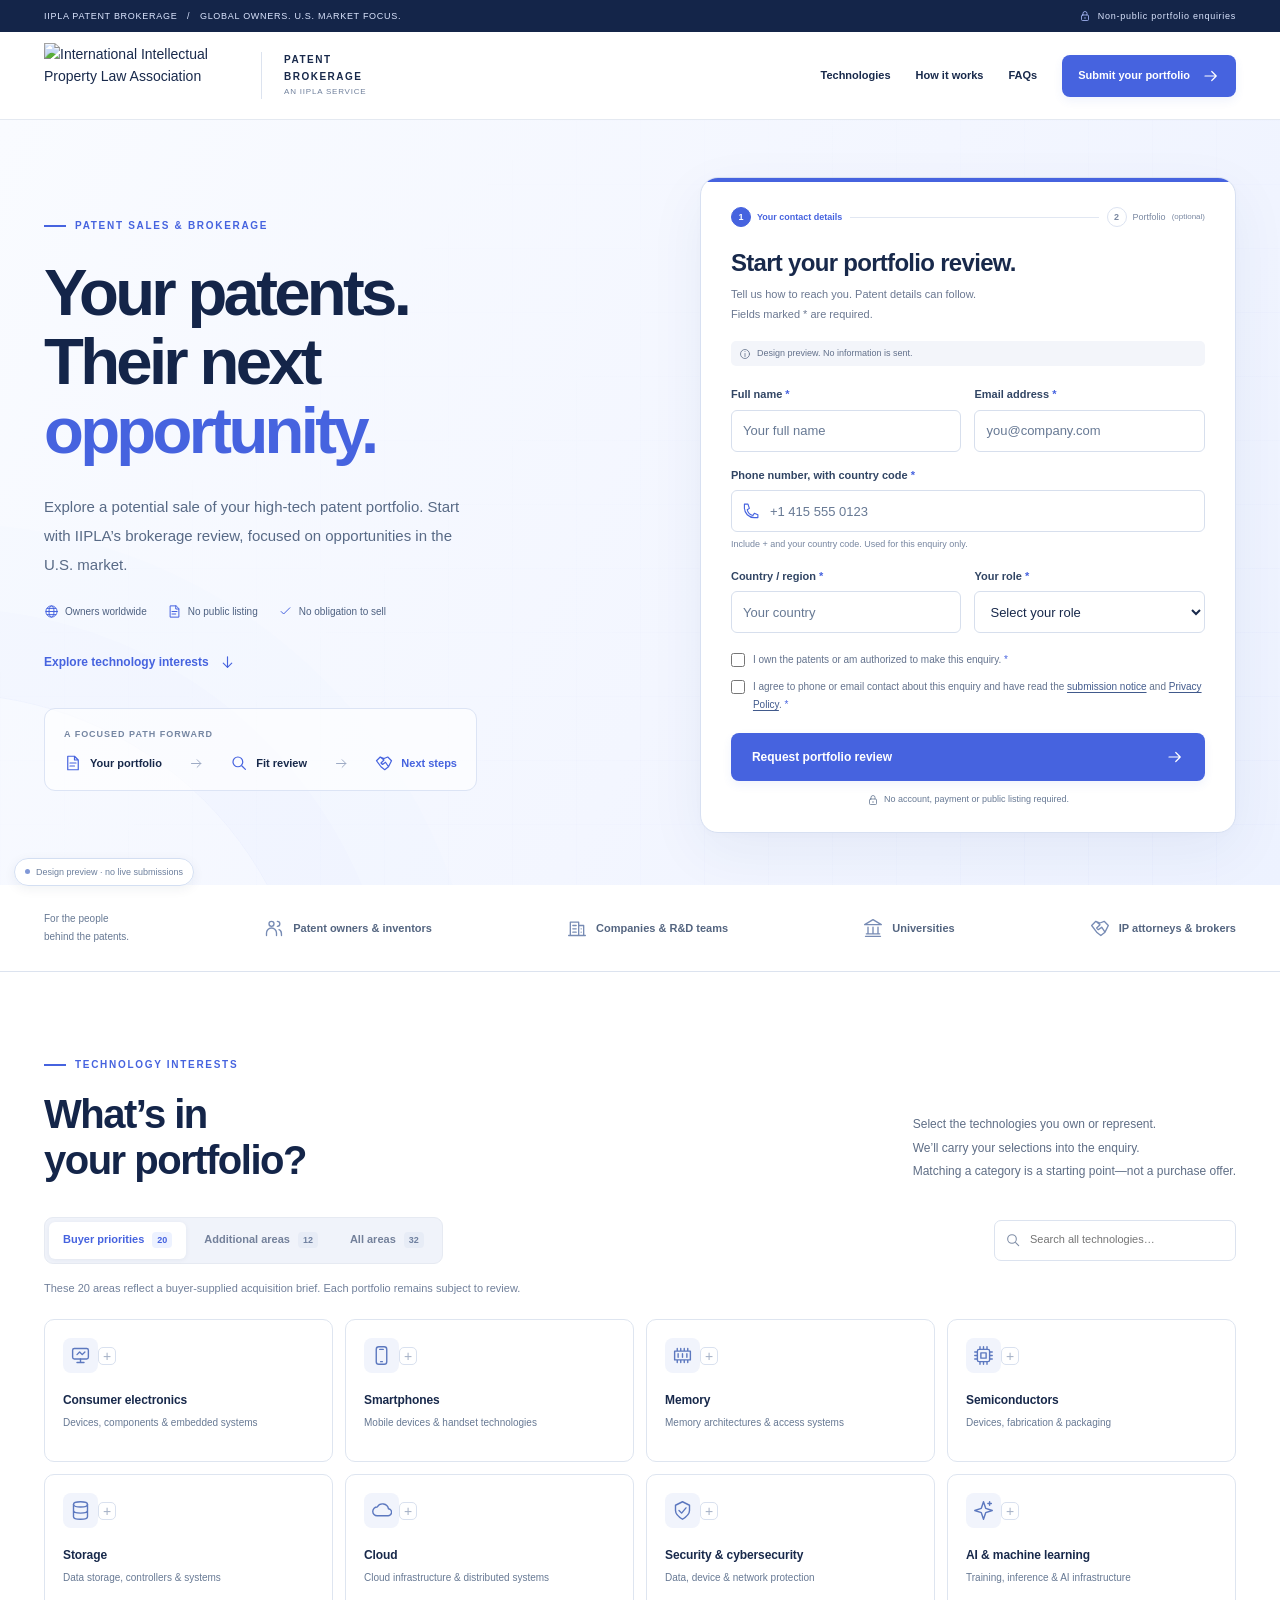
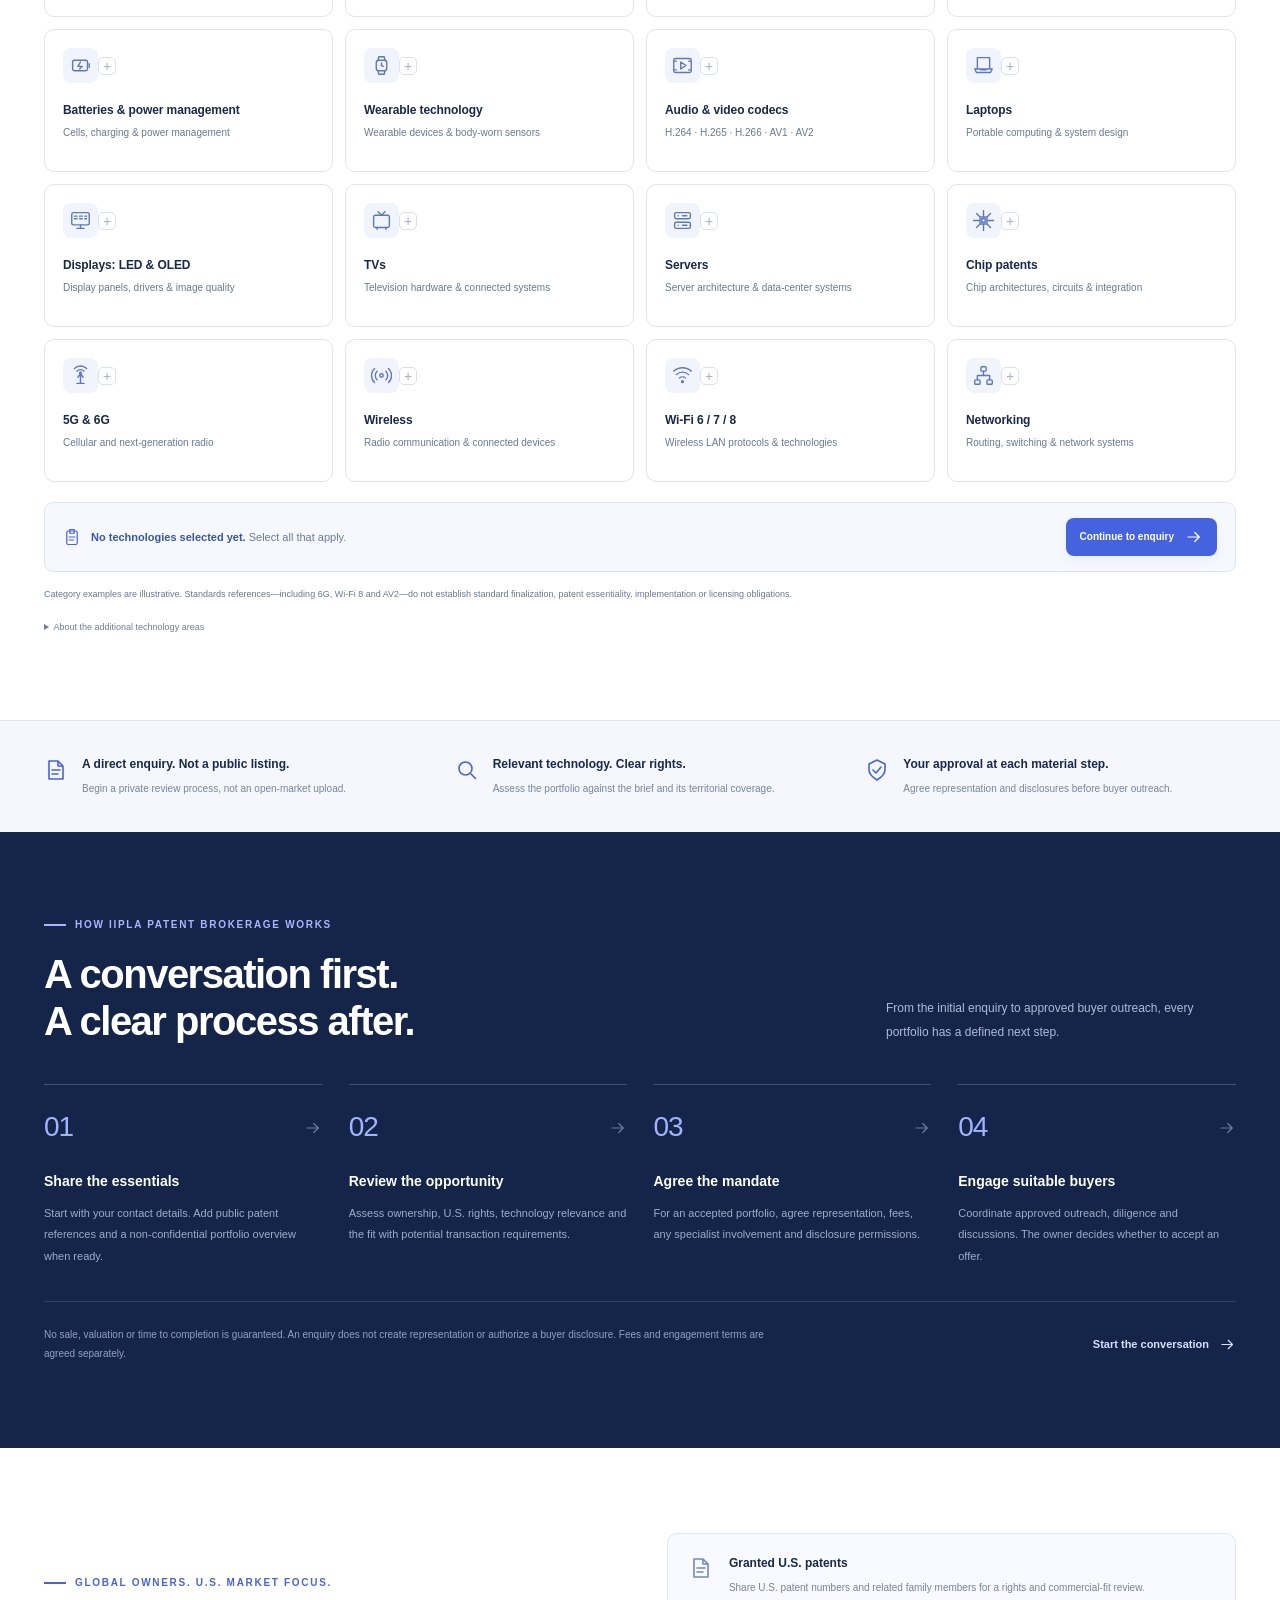
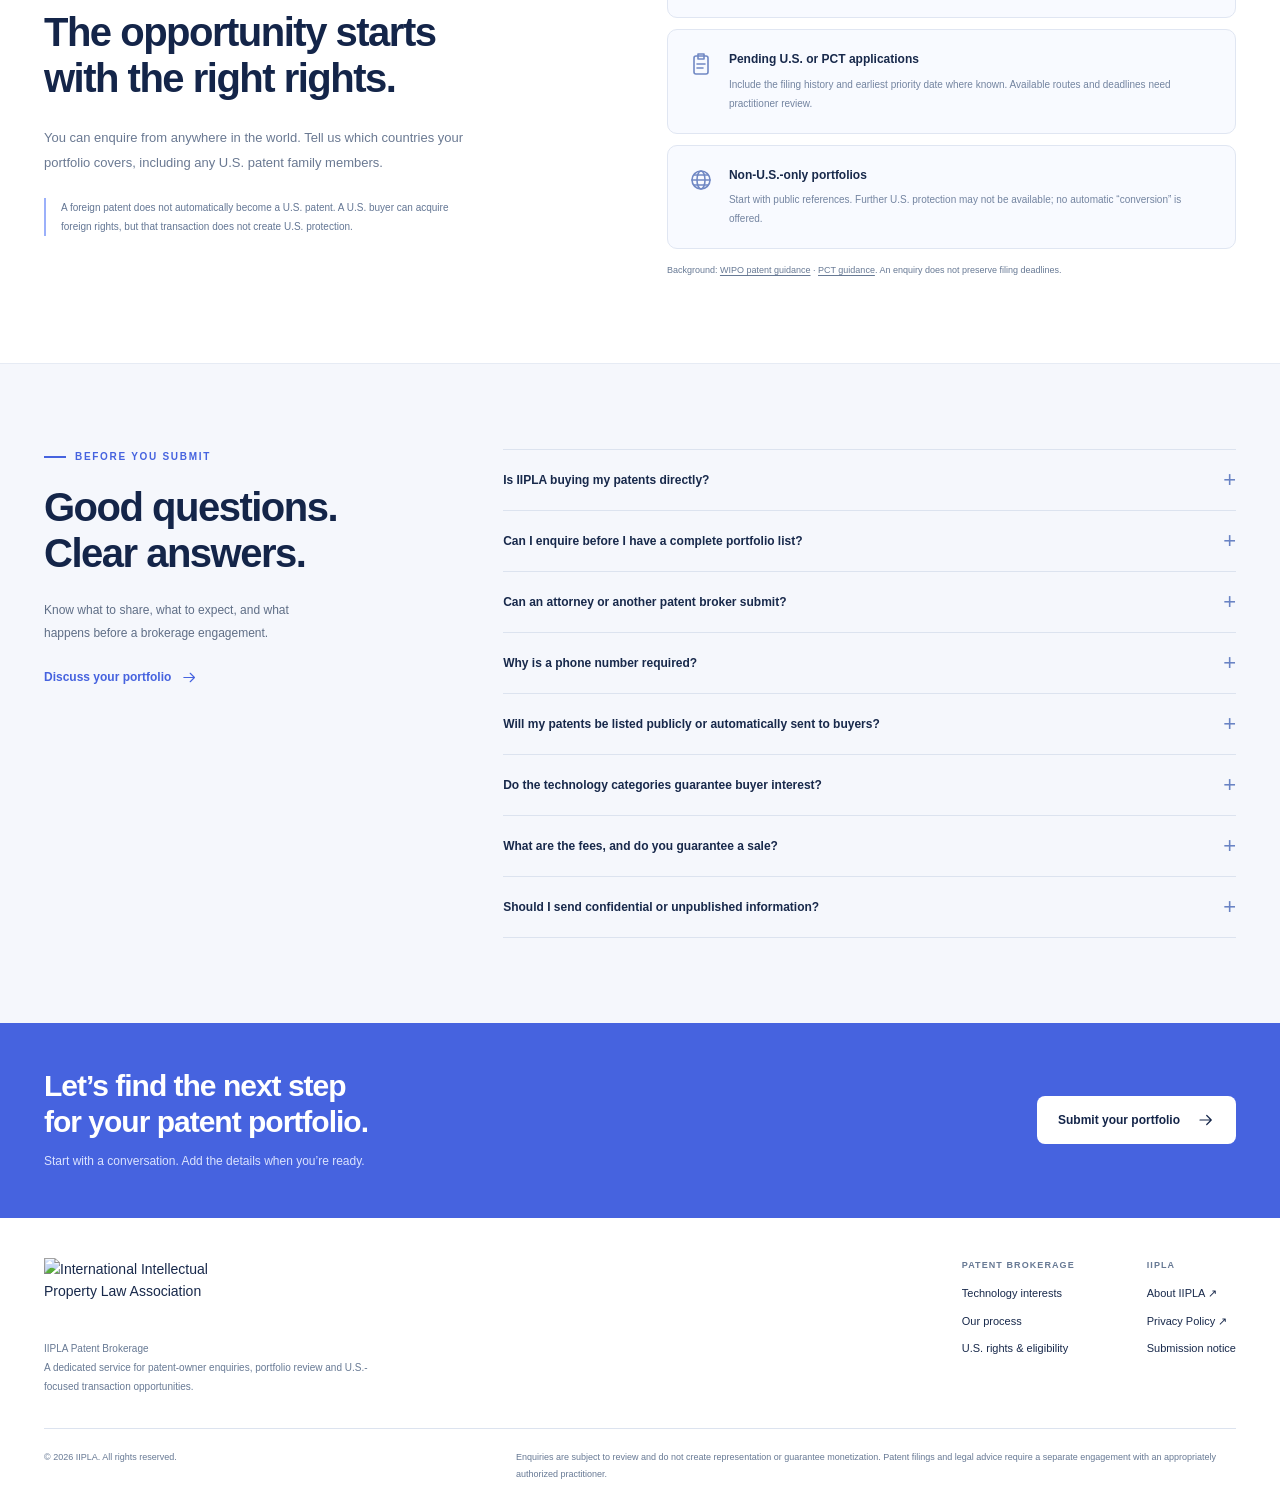
==== iipla-patent-brokerage/index.html @ 60501c1f "Publish verified IIPLA interactive HTML preview" ====
<!doctype html>
<html lang="en"><head><meta charset="utf-8"><meta name="viewport" content="width=device-width,initial-scale=1"><title>IIPLA Patent Brokerage | Sell Your Patent Portfolio</title><meta name="description" content="Explore a potential sale or licensing opportunity for your patent portfolio. Submit a non-confidential enquiry to IIPLA Patent Brokerage. Global patent owners. U.S.-market focus."><meta name="robots" content="noindex,nofollow"><meta name="theme-color" content="#4663df"><!-- Preview only. See LAUNCH-HANDOFF.md before enabling live submissions or indexing. --><style>:root{--blue:#4663df;--blue-dark:#334dc0;--navy:#142549;--ink:#18294b;--muted:#5f6e86;--line:#dce3ef;--wash:#f5f7fc;--pale:#edf2ff;--white:#fff;--radius:16px;--max:1192px;--font:Inter,'Segoe UI',Arial,sans-serif}
*{box-sizing:border-box}html{scroll-behavior:smooth;scroll-padding-top:104px}body{margin:0;background:white;color:var(--ink);font-family:var(--font);font-size:14px;line-height:1.6;-webkit-font-smoothing:antialiased}a{color:inherit;text-decoration:none}button,input,select,textarea{font:inherit}button{cursor:pointer;color:inherit}button,input,select,textarea,a{touch-action:manipulation}button:disabled{opacity:.6;cursor:wait}h1,h2,h3,p{margin:0}button:focus-visible,a:focus-visible,summary:focus-visible,input:focus-visible,select:focus-visible,textarea:focus-visible{outline:3px solid #91a7ff;outline-offset:3px}::selection{background:#dce4ff}svg{display:block}.icon{width:22px;height:22px;flex:none}.wrap{width:min(var(--max),calc(100% - 80px));margin:auto}.sr-only{position:absolute;width:1px;height:1px;padding:0;overflow:hidden;clip:rect(0,0,0,0);white-space:nowrap;border:0}[hidden]{display:none!important}.skip{position:fixed;z-index:100;top:-80px;left:16px;background:white;padding:12px 18px;box-shadow:0 4px 14px #0002}.skip:focus{top:12px}.eyebrow{display:flex;align-items:center;gap:9px;text-transform:uppercase;font-size:10px;font-weight:750;letter-spacing:.17em;color:var(--blue)}.eyebrow:before{content:'';height:2px;width:22px;background:currentColor}.btn{display:inline-flex;align-items:center;justify-content:center;gap:17px;border:1px solid transparent;border-radius:8px;padding:13px 20px;min-height:48px;font-size:12px;font-weight:650;line-height:1.45;transition:background .18s,box-shadow .18s,transform .18s;text-align:center}.btn:hover{transform:translateY(-1px)}.btn .icon{width:18px;height:18px}.btn-primary{background:var(--blue);color:white;box-shadow:0 4px 10px #4663df14}.btn-primary:hover{background:var(--blue-dark);box-shadow:0 7px 18px #4663df26}.btn-white{background:white;color:var(--navy)}.btn-white:hover{background:#eef2ff}.btn-outline{border-color:var(--line);background:white;color:var(--navy)}.btn-outline:hover{background:var(--wash)}.text-link{display:inline-flex;align-items:center;gap:10px;font-size:12px;font-weight:650;background:none;border:0;padding:0;color:var(--blue)}.text-link .icon{width:17px;height:17px}.underlined{text-decoration:underline;text-underline-offset:3px}.topbar{background:var(--navy);color:#dce6ff;height:32px;font-size:9px;letter-spacing:.08em}.topbar .wrap{height:100%;display:flex;align-items:center;justify-content:space-between;gap:20px}.topbar span{display:flex;align-items:center;gap:7px}.topbar .icon{width:12px;height:12px;color:#aebeff}.site-header{height:88px;background:#ffffffed;border-bottom:1px solid #e4e9f1;position:sticky;top:0;z-index:40;backdrop-filter:blur(14px)}.header-inner{height:100%;display:flex;align-items:center;justify-content:space-between;gap:25px}.brand{display:flex;align-items:center;gap:23px;flex:none}.brand-logo{display:block;width:194px;height:auto}.division{padding-left:22px;border-left:1px solid var(--line);font-size:10px;font-weight:750;text-transform:uppercase;letter-spacing:.15em;line-height:1.65}.division small{display:block;font-size:8px;color:#70809c;letter-spacing:.1em;font-weight:500}.nav{display:flex;align-items:center;gap:25px}.nav>a{font-size:11px;font-weight:600}.nav>a:not(.btn):hover{color:var(--blue)}.nav .btn{min-height:42px;font-size:11px;padding:10px 15px;gap:12px}.menu-toggle{display:none;border:0;background:none;padding:8px}
.hero{position:relative;overflow:hidden;background:linear-gradient(118deg,#f9fbff 0%,#f3f6ff 57%,#edf2ff 100%);padding:57px 0 52px}.hero:before{content:'';position:absolute;inset:0;background-image:linear-gradient(#4663df05 1px,transparent 1px),linear-gradient(90deg,#4663df05 1px,transparent 1px);background-size:64px 64px;pointer-events:none;mask-image:linear-gradient(135deg,transparent 20%,black 90%)}.hero:after{position:absolute;content:'';width:730px;height:730px;border:1px solid #4663df0c;border-radius:50%;left:-420px;bottom:-540px;box-shadow:0 0 0 85px #4663df03,0 0 0 170px #4663df02;pointer-events:none}.hero-grid{position:relative;z-index:1;display:grid;grid-template-columns:1.08fr 1fr;gap:77px;align-items:center}.hero-copy .eyebrow{margin-bottom:25px}.hero h1{font-size:clamp(56px,5.1vw,73px);letter-spacing:-3.7px;line-height:1.055;font-weight:600;color:var(--navy)}.hero h1 span{color:var(--blue)}.hero-description{font-size:15px;line-height:1.95;color:#586a86;max-width:435px;margin-top:26px}.hero-proof{display:flex;flex-wrap:wrap;gap:10px 20px;margin-top:24px;font-size:10px;color:#4e6181}.hero-proof span{display:flex;align-items:center;gap:6px}.hero-proof .icon{width:15px;height:15px;color:var(--blue)}.hero-copy>.text-link{margin-top:33px}.hero-route{max-width:433px;background:#ffffffa8;border:1px solid #dce4f5;border-radius:11px;padding:18px 19px;margin-top:36px}.route-label{font-size:9px;font-weight:650;letter-spacing:.11em;text-transform:uppercase;color:#7586a2;margin-bottom:13px}.route-flow{display:flex;align-items:center;justify-content:space-between;gap:8px}.route-flow>div{font-size:11px;font-weight:650;display:flex;align-items:center;gap:8px;line-height:1.4}.route-flow>div>.icon{height:18px;width:18px;color:var(--blue)}.route-flow>.icon{height:15px;width:15px;color:#9eabc5}.route-flow>div:last-child{color:var(--blue)}.lead-card{background:white;border:1px solid #d7e0f2;border-radius:18px;padding:29px 30px 25px;box-shadow:0 18px 56px #203d8610,0 2px 8px #203d8604;position:relative;overflow:hidden;min-width:0;scroll-margin-top:110px}.lead-card:before{content:'';position:absolute;left:0;right:0;top:0;height:4px;background:var(--blue)}.mini-progress{display:flex;align-items:center;gap:8px;font-size:9px;color:#7b89a2;margin-bottom:20px}.mini-progress>span{display:flex;gap:6px;align-items:center}.mini-progress b{display:flex;align-items:center;justify-content:center;border:1px solid #dce3f1;width:20px;height:20px;border-radius:50%;font-size:9px;font-weight:600}.mini-progress .current{color:var(--blue);font-weight:650}.mini-progress .current b{border-color:var(--blue);background:var(--blue);color:white}.mini-progress i{display:block;flex:1;height:1px;background:#e1e7f2}.lead-card h2{font-size:24px;line-height:1.3;letter-spacing:-.7px;font-weight:650}.lead-intro{font-size:11px;color:#6b7891;margin-top:7px;line-height:1.8}.preview-note{display:flex;align-items:center;gap:6px;color:#63718b;background:#f3f5fa;border-radius:5px;padding:6px 8px;font-size:9px;line-height:1.5;margin-top:16px}.preview-note .icon{width:12px;height:12px}.fields{display:grid;grid-template-columns:1fr 1fr;gap:15px 13px;margin-top:20px}.field{min-width:0}.full{grid-column:1/-1}.field label,.field-label{display:block;font-size:10px;font-weight:650;margin-bottom:6px;color:#314564}.required{color:var(--blue)}.optional{font-size:9px;color:#7c8aa2;font-weight:400}.field input:not([type=checkbox]),.field select,.field textarea{width:100%;border:1px solid #d7dfed;background:white;border-radius:6px;padding:10px 11px;min-height:42px;font-size:12px;color:var(--ink);line-height:1.5;transition:border .15s,box-shadow .15s}.field input:focus,.field select:focus,.field textarea:focus{border-color:var(--blue);box-shadow:0 0 0 3px #4663df0e}.field input::placeholder,.field textarea::placeholder{color:#677994}.field textarea{min-height:108px;resize:vertical}.field small{display:block;font-size:9px;line-height:1.7;color:#7786a0;margin-top:5px}.field input[aria-invalid=true],.field select[aria-invalid=true],.field textarea[aria-invalid=true]{border-color:#b6404e}.phone-wrap{position:relative}.phone-wrap .icon{position:absolute;left:12px;top:12px;width:17px;height:17px;color:var(--blue)}.phone-wrap input{padding-left:38px!important}.consents{display:flex;flex-direction:column;gap:9px;margin-top:18px}.check{display:flex;align-items:flex-start;gap:8px;cursor:pointer;font-size:9px;line-height:1.8;color:#63728d}.check input{width:14px;height:14px;flex:none;accent-color:var(--blue);margin:2px 0 0}.check a,.inline-notice{text-decoration:underline;text-underline-offset:2px;color:#415a8c}.inline-notice{padding:0;border:0;background:none;font:inherit}.selected-lead{font-size:9px;color:var(--blue);background:var(--pale);border-radius:5px;padding:7px 9px;margin-top:13px;overflow-wrap:anywhere;line-height:1.7}.lead-submit{width:100%;margin-top:19px;justify-content:space-between}.form-tail{display:flex;justify-content:center;align-items:center;gap:5px;text-align:center;font-size:9px;color:#677994;margin-top:11px}.form-tail .icon{width:12px;height:12px}.form-error{border:1px solid #ecd0d6;border-radius:6px;background:#fff4f5;color:#923445;padding:10px 12px;font-size:11px;line-height:1.7;margin-top:15px}.form-error:focus{outline:none}.notice-success{background:#eef3ff;border:1px solid #cbd8fa;border-radius:8px;padding:14px;font-size:11px;color:#435a88;line-height:1.8}.receipt-icon{height:47px;width:47px;display:flex;justify-content:center;align-items:center;border-radius:50%;background:var(--pale);color:var(--blue);margin-bottom:20px}.lead-receipt>p{font-size:12px;color:var(--muted);line-height:1.9;margin-top:15px}.lead-receipt .btn{width:100%;margin-top:22px}.lead-receipt>.text-link{margin-top:16px;font-size:11px}.lead-receipt .receipt-reference{font-size:10px;margin-top:15px;color:#677994;overflow-wrap:anywhere}
.audience{border-bottom:1px solid var(--line);padding:25px 0;background:white}.audience-inner{display:flex;align-items:center;justify-content:space-between;gap:25px}.audience-title{font-size:10px;color:#677994;max-width:145px;line-height:1.8}.audience-item{display:flex;align-items:center;gap:9px;font-size:11px;font-weight:600;line-height:1.5;color:#546580}.audience-item .icon{height:20px;width:20px;color:#778bb4}.section{padding:85px 0}.section-heading{display:flex;align-items:flex-end;justify-content:space-between;gap:60px;margin-bottom:33px}.section-heading .eyebrow{margin-bottom:18px}.section-heading h2,.section-title{font-size:40px;letter-spacing:-1.5px;line-height:1.16;font-weight:600;color:var(--navy)}.section-heading>p{max-width:350px;font-size:12px;line-height:1.95;color:var(--muted)}.technologies{background:#fff}.tech-controls{display:flex;justify-content:space-between;align-items:center;gap:25px;margin-bottom:15px}.scope-tabs{display:flex;gap:4px;padding:4px;background:#f0f3fa;border:1px solid #e6eaf2;border-radius:9px}.scope-tab{display:inline-flex;align-items:center;justify-content:center;gap:8px;min-height:37px;border:0;background:transparent;border-radius:6px;font-size:11px;padding:8px 14px;color:#73809a;font-weight:600}.scope-tab[aria-pressed=true]{background:white;color:var(--blue);box-shadow:0 1px 5px #182d5310}.scope-tab b{font-size:9px;display:inline-flex;min-width:20px;justify-content:center;background:#e7ecf6;color:#7081a0;border-radius:4px;padding:1px 4px;line-height:1.6}.scope-tab[aria-pressed=true] b{background:var(--pale);color:var(--blue)}.tech-search{position:relative;width:242px;flex:none}.tech-search .icon{position:absolute;left:11px;top:12px;width:16px;height:16px;color:#7f8da6}.tech-search input{width:100%;border:1px solid var(--line);border-radius:7px;background:#fff;min-height:41px;font-size:11px;padding:10px 13px 10px 35px;color:var(--ink)}.scope-description{font-size:11px;color:#71809b;line-height:1.8;margin-bottom:21px}.tech-grid{display:grid;grid-template-columns:repeat(4,1fr);gap:12px}.tech-card{border:1px solid #dee5f0;border-radius:10px;padding:18px 18px 16px;background:#fff;min-height:143px;display:flex;flex-direction:column;text-align:left;transition:background .15s,border .15s,transform .15s,box-shadow .15s;min-width:0}.tech-card:hover{border-color:#9cabdf;transform:translateY(-2px);box-shadow:0 6px 16px #224ea909}.tech-top{display:flex;align-items:center;justify-content:space-between;margin-bottom:18px}.tech-icon{display:flex;align-items:center;justify-content:center;width:35px;height:35px;border-radius:8px;background:#f1f4fc;color:#5c78bf}.tech-icon .icon{height:21px;width:21px}.tech-select{width:18px;height:18px;border:1px solid #d9e1ef;border-radius:5px;display:flex;align-items:center;justify-content:center;color:#a5b1c6;font-size:14px;font-weight:400;line-height:1}.tech-card[aria-pressed=true]{border-color:var(--blue);background:#f4f7ff}.tech-card[aria-pressed=true] .tech-select{background:var(--blue);border-color:var(--blue);color:white}.tech-card[aria-pressed=true] .tech-icon{background:#e5ecff;color:var(--blue)}.tech-card strong{font-size:12px;line-height:1.5;font-weight:650;letter-spacing:-.1px}.tech-card small{display:block;font-size:10px;color:#677994;line-height:1.75;margin-top:5px}.tech-empty{border:1px dashed var(--line);padding:28px;text-align:center;color:var(--muted);font-size:12px;border-radius:9px}.selected-bar{display:flex;align-items:center;justify-content:space-between;gap:20px;border:1px solid #dbe4f7;background:#f6f8fe;border-radius:9px;padding:15px 18px;margin-top:20px}.selected-info{display:flex;align-items:center;gap:10px;font-size:11px;color:#687b9d;line-height:1.7}.selected-info .icon{height:18px;width:18px;color:var(--blue)}.selected-info strong{color:#3655ab;font-weight:650}.selected-actions{display:flex;align-items:center;gap:18px;flex:none}.selected-actions .btn{min-height:38px;font-size:10px;padding:9px 13px;gap:11px}.clear-categories{font-size:10px;color:#7182a3;border:0;background:transparent;text-decoration:underline}.category-source{font-size:9px;color:#677994;line-height:1.85;margin-top:16px}.category-source summary{cursor:pointer;color:#6d7e9e;display:list-item}.category-source p{margin-top:7px;max-width:970px}.category-source a{text-decoration:underline;text-underline-offset:2px;color:#536fae}.category-caveat{font-size:9px;color:#677994;line-height:1.8;margin-top:14px}
.principles{border-top:1px solid var(--line);background:var(--wash);padding:34px 0}.principle-grid{display:grid;grid-template-columns:repeat(3,1fr);gap:40px}.principle{display:flex;align-items:flex-start;gap:14px}.principle>.icon{width:24px;height:24px;color:var(--blue);margin-top:3px}.principle h3{font-size:12px;font-weight:650}.principle p{font-size:10px;line-height:1.9;color:#76869f;margin-top:5px}.process{background:var(--navy);color:white;position:relative;overflow:hidden}.process .eyebrow{color:#a7b7ff}.process .section-heading h2{color:white}.process .section-heading>p{color:#acbbd9}.process-grid{display:grid;grid-template-columns:repeat(4,1fr);gap:27px;margin-top:40px}.process-item{border-top:1px solid #415373;padding-top:20px}.process-top{display:flex;align-items:center;justify-content:space-between;margin-bottom:21px}.process-top span{font-size:28px;letter-spacing:-1px;font-weight:400;color:#9fb3ff}.process-top .icon{height:18px;width:18px;color:#687ea4}.process-item h3{font-size:14px;font-weight:600;line-height:1.5}.process-item p{font-size:11px;line-height:1.95;color:#9baccb;margin-top:11px}.process-footer{display:flex;justify-content:space-between;align-items:center;gap:50px;margin-top:34px;padding-top:24px;border-top:1px solid #314363}.process-footer p{font-size:10px;color:#8ea2c6;line-height:1.85;max-width:740px}.process-footer .text-link{color:#d7e0ff;flex:none;font-size:11px}.rights{background:white}.rights-grid{display:grid;grid-template-columns:1fr 1.06fr;gap:86px;align-items:center}.rights .eyebrow{margin-bottom:18px}.rights-intro>p{font-size:13px;line-height:1.95;color:#6a7992;margin-top:23px;max-width:430px}.rights-note{font-size:10px!important;color:#637694!important;padding-left:15px;border-left:2px solid #9bb0fa;line-height:1.9!important}.rights-list{display:flex;flex-direction:column;gap:11px}.rights-item{background:#f8faff;border:1px solid #e0e6f2;padding:20px 21px;display:flex;gap:16px;border-radius:10px}.rights-item>.icon{height:24px;width:24px;color:#7088c4;margin-top:2px}.rights-item h3{font-size:12px;font-weight:650}.rights-item p{font-size:10px;color:#7384a0;line-height:1.9;margin-top:5px}.rights-source{font-size:9px;color:#677994;line-height:1.8;margin-top:13px}.rights-source a{text-decoration:underline;text-underline-offset:2px}.faq{background:var(--wash);border-top:1px solid #e6ebf4}.faq-grid{display:grid;grid-template-columns:.67fr 1.33fr;gap:90px}.faq-intro .eyebrow{margin-bottom:19px}.faq-intro>p{max-width:270px;font-size:12px;line-height:1.9;color:var(--muted);margin-top:22px}.faq-intro>.text-link{margin-top:24px}.faq-list details{border-top:1px solid #dce3ef;padding:19px 0}.faq-list details:last-child{border-bottom:1px solid #dce3ef}.faq-list summary{display:flex;align-items:center;justify-content:space-between;gap:30px;font-size:12px;font-weight:600;line-height:1.7;list-style:none;cursor:pointer}.faq-list summary::-webkit-details-marker{display:none}.faq-list summary:after{content:'+';color:#6983c4;font-size:22px;font-weight:400;line-height:1}.faq-list details[open] summary:after{content:'−'}.faq-list p{font-size:11px;color:#74829b;line-height:1.95;padding-top:14px;padding-right:28px}.faq-list a{text-decoration:underline}.closing{background:var(--blue);color:white;padding:45px 0}.closing-inner{display:flex;align-items:center;justify-content:space-between;gap:50px}.closing h2{font-size:30px;font-weight:600;line-height:1.2;letter-spacing:-1px}.closing p{color:#dbe3ff;font-size:12px;line-height:1.9;margin-top:10px}.closing .btn{flex:none}.footer{background:white;padding:40px 0 24px}.footer-main{display:flex;justify-content:space-between;align-items:flex-start;gap:60px}.footer-brand .brand-logo{width:190px}.footer-brand>p{font-size:10px;color:#677994;line-height:1.9;margin-top:18px;max-width:330px}.footer-links{display:flex;gap:72px;font-size:11px}.footer-links>div{display:flex;flex-direction:column;gap:10px}.footer-links strong{font-size:9px;letter-spacing:.12em;text-transform:uppercase;color:#677994;margin-bottom:3px;font-weight:600}.footer-links a:hover{color:var(--blue)}.footer-links .inline-notice{font-size:11px;text-align:left;text-decoration:none;color:var(--ink)}.footer-bottom{display:flex;align-items:flex-start;justify-content:space-between;gap:40px;border-top:1px solid var(--line);padding-top:20px;margin-top:32px;font-size:9px;color:#677994;line-height:1.8}.footer-bottom p{max-width:720px}.preview-badge{position:fixed;left:14px;bottom:14px;z-index:32;display:flex;align-items:center;gap:6px;border:1px solid #d4dff2;border-radius:20px;background:#ffffffef;color:#6c7f9d;font-size:9px;padding:6px 10px;box-shadow:0 3px 12px #132b5510;backdrop-filter:blur(10px)}.preview-badge:before{content:'';width:5px;height:5px;border-radius:50%;background:#8098d7}.mobile-cta{display:none}.toast{position:fixed;right:20px;bottom:20px;max-width:400px;background:var(--navy);color:white;border:1px solid #586d96;padding:12px 17px;border-radius:9px;box-shadow:0 6px 20px #172b4b30;font-size:11px;line-height:1.8;z-index:80}.notice-dialog{border:1px solid var(--line);border-radius:14px;width:calc(100% - 34px);max-width:620px;padding:27px;color:var(--ink);box-shadow:0 20px 80px #14254930}.notice-dialog::backdrop{background:#142549aa;backdrop-filter:blur(5px)}.dialog-heading{display:flex;justify-content:space-between;align-items:center;gap:15px}.dialog-heading h2{font-size:23px;line-height:1.3;letter-spacing:-.5px}.dialog-close{border:0;background:none;padding:5px}.notice-dialog p{font-size:12px;color:#64758f;line-height:1.9;margin-top:19px}.notice-dialog a{text-decoration:underline}.notice-dialog .btn{margin-top:22px}.no-js{padding:20px;text-align:center;background:#edf2ff;color:#3c568f;font-size:13px}
.portfolio-section{padding:55px 0;background:#f1f5ff;border-top:1px solid #d5dff4;border-bottom:1px solid #d5dff4;scroll-margin-top:88px}.portfolio-grid{display:grid;grid-template-columns:.62fr 1.38fr;gap:45px;align-items:start}.portfolio-intro{position:sticky;top:123px}.portfolio-intro .eyebrow{margin-bottom:18px}.portfolio-intro h2{font-size:31px;font-weight:600;letter-spacing:-1px;line-height:1.2}.portfolio-intro>p{font-size:11px;color:#7083a0;line-height:1.9;margin-top:18px}.contact-summary{font-size:11px;line-height:1.9;color:#50688e;border-top:1px solid #d4dff3;padding-top:18px;margin-top:22px;overflow-wrap:anywhere}.contact-summary strong{color:var(--navy)}.portfolio-intro .text-link{font-size:10px;margin-top:12px}.portfolio-form-card{padding:28px;background:white;border:1px solid #d7e1f4;border-radius:14px;min-width:0}.portfolio-form-card h3{font-size:22px;font-weight:600;letter-spacing:-.5px}.portfolio-form-card>.subtext{font-size:11px;color:#6e809d;line-height:1.8;margin-top:8px}.portfolio-form-card .fields{gap:18px 16px}.portfolio-form-card label,.portfolio-form-card .field-label{font-size:11px}.portfolio-form-card small{font-size:10px}.portfolio-form-card .check{font-size:10px}.field-warning{border-left:2px solid #94a9e7;background:#f0f4ff;padding:10px 12px;font-size:10px;color:#62799e;line-height:1.85;margin-top:9px}.category-picker{border:1px solid var(--line);border-radius:7px;padding:12px 14px}.category-picker summary{font-size:11px;color:#556e99;cursor:pointer;line-height:1.7}.category-options{display:flex;gap:6px;flex-wrap:wrap;margin-top:13px}.category-check{margin:0!important;display:block!important;position:relative;cursor:pointer}.category-check input{position:absolute;width:1px;height:1px;opacity:0}.category-check span{display:block;border:1px solid #dfe6f2;border-radius:5px;padding:6px 9px;background:#f8faff;font-size:10px;font-weight:400;line-height:1.5}.category-check input:checked+span{background:var(--blue);color:white;border-color:var(--blue)}.category-check input:focus-visible+span{outline:3px solid #91a7ff;outline-offset:3px}.picked-list{display:flex;flex-wrap:wrap;gap:6px;margin-bottom:10px}.picked-tag{padding:4px 8px;border-radius:4px;background:#edf2ff;color:#526fc2;font-size:10px}.upload-zone{position:relative;border:1px dashed #aab9da;border-radius:8px;background:#f7f9ff;text-align:center;padding:21px;cursor:pointer}.upload-zone>.icon{margin:0 auto 9px;color:#748dc9;width:24px;height:24px}.upload-zone strong{font-size:11px;font-weight:600;display:block}.upload-zone small{font-size:9px;display:block;color:#677994}.upload-zone input{position:absolute!important;inset:0!important;width:100%!important;height:100%!important;opacity:0;cursor:pointer}.upload-zone:focus-within{outline:3px solid #91a7ff;outline-offset:3px}.upload-zone.dragging{background:#e8efff;border-color:var(--blue)}.file-list{list-style:none;margin:8px 0 0;padding:0}.file-list li{font-size:10px;display:flex;justify-content:space-between;align-items:center;gap:15px;padding:9px 0;border-bottom:1px solid #e2e8f4}.file-list li span{overflow-wrap:anywhere;min-width:0}.file-list button{background:none;border:0;padding:4px}.file-list .icon{width:15px;height:15px}.more-details{border-top:1px solid var(--line);padding-top:16px;margin-top:22px}.more-details summary{font-size:11px;color:#5974a5;cursor:pointer}.form-actions{display:flex;justify-content:space-between;align-items:center;gap:20px;padding-top:22px;margin-top:24px;border-top:1px solid var(--line)}.form-actions .btn{font-size:11px}.small-note{font-size:9px;color:#677994;line-height:1.9;margin-top:14px}.portfolio-receipt p{font-size:12px;color:var(--muted);line-height:1.9;margin-top:16px}.receipt-details{padding:16px;background:#f3f6fd;border:1px solid #dce5f5;border-radius:7px;margin-top:20px}.receipt-details dl{display:grid;grid-template-columns:100px 1fr;gap:7px 13px;font-size:11px;margin:0;line-height:1.9;overflow-wrap:anywhere}.receipt-details dt{color:#7a8bac}.receipt-details dd{margin:0;color:#3b5786}.receipt-actions{display:flex;gap:10px;flex-wrap:wrap;margin-top:22px}.receipt-actions .btn{font-size:11px}
@media(min-width:1550px){.hero{padding:68px 0 60px}.hero h1{font-size:77px}.hero-grid{gap:88px}}@media(max-width:1150px){.wrap{width:calc(100% - 60px)}.brand{gap:17px}.brand-logo{width:170px}.division{padding-left:17px;font-size:9px}.nav{gap:19px}.hero-grid{gap:40px;grid-template-columns:1fr 1fr}.hero h1{font-size:65px;letter-spacing:-3.2px}.hero-description{font-size:14px}.lead-card{padding:26px 24px}.hero-route{padding:16px 13px}.route-flow>div{font-size:10px;gap:5px}.route-flow>div>.icon{height:16px;width:16px}.tech-card{padding:16px;min-height:151px}.tech-card small{font-size:9px}.section-heading h2,.section-title{font-size:37px}.rights-grid{gap:45px}.faq-grid{gap:55px}.audience-inner{gap:17px}.audience-item{font-size:10px}.footer-links{gap:45px}.portfolio-grid{gap:30px;grid-template-columns:.55fr 1.45fr}}
@media(max-width:900px){.site-header{height:80px}.brand-logo{width:159px}.division{font-size:8px;padding-left:14px}.division small{font-size:7px}.brand{gap:14px}.nav{gap:15px}.nav>a{font-size:10px}.nav>a:nth-child(3){display:none}.nav .btn{font-size:10px;padding:10px 12px}.hero{padding:39px 0}.hero-grid{gap:26px;align-items:center;grid-template-columns:.91fr 1.09fr}.hero h1{font-size:51px;letter-spacing:-2.7px}.hero-copy .eyebrow{font-size:9px;letter-spacing:.12em}.hero-description{font-size:12px;line-height:1.95;margin-top:22px}.hero-proof{font-size:9px;gap:9px;margin-top:19px}.hero-proof span{gap:4px}.hero-proof .icon{width:13px;height:13px}.hero-route{margin-top:25px;padding:14px}.route-flow{gap:5px}.route-flow>div{font-size:9px}.route-flow>div>.icon{display:none}.route-flow>.icon{width:12px;height:12px}.hero-copy>.text-link{font-size:11px;margin-top:25px}.lead-card{padding:25px 19px 21px}.lead-card h2{font-size:21px}.lead-intro{font-size:10px}.fields{gap:14px 10px}.lead-card .fields .field{grid-column:1/-1}.lead-card .fields{gap:12px}.lead-card .field input,.lead-card .field select{min-height:39px}.lead-card .consents{margin-top:14px;gap:8px}.mini-progress{font-size:8px;margin-bottom:17px}.lead-card .preview-note{margin-top:12px}.lead-card .lead-submit{font-size:11px;margin-top:16px}.audience-title{display:none}.audience-inner{justify-content:space-between;gap:15px}.audience-item{gap:7px;font-size:9px}.audience-item .icon{width:18px;height:18px}.section{padding:64px 0}.section-heading{gap:35px}.section-heading>p{font-size:11px;max-width:280px}.section-heading h2,.section-title{font-size:33px}.scope-tab{font-size:10px;padding:8px 9px;gap:5px}.scope-tabs{gap:2px}.tech-search{width:210px}.tech-grid{grid-template-columns:repeat(3,1fr)}.tech-card{min-height:145px}.tech-card small{font-size:10px}.principle-grid{gap:25px}.principle{gap:11px}.principle h3{font-size:11px}.principle p{font-size:10px}.principle>.icon{width:20px;height:20px}.process-grid{grid-template-columns:repeat(2,1fr);gap:29px}.process-footer{gap:30px}.rights-grid{gap:32px;grid-template-columns:.85fr 1.15fr}.rights-intro>p{font-size:12px}.rights-item{padding:17px 16px;gap:13px}.rights-item>.icon{height:20px;width:20px}.faq-grid{grid-template-columns:.65fr 1.35fr;gap:32px}.faq-list summary{font-size:11px}.faq-intro>p{font-size:11px}.closing h2{font-size:26px}.closing p{font-size:11px}.closing-inner{gap:35px}.footer-main{gap:35px}.footer-links{gap:32px;font-size:10px}.footer-links .inline-notice{font-size:10px}.footer-brand>p{max-width:280px}.portfolio-grid{grid-template-columns:1fr;gap:24px}.portfolio-intro{position:static}.portfolio-intro>p{max-width:620px}.contact-summary{margin-top:16px;padding-top:13px}.portfolio-form-card{padding:25px}}
@media(max-width:680px){html{scroll-padding-top:90px}.wrap{width:calc(100% - 36px)}.topbar{height:27px;font-size:8px;letter-spacing:.06em}.topbar .wrap>span:last-child{display:none}.site-header{height:74px}.brand-logo{width:154px}.brand{gap:13px}.division{font-size:8px;padding-left:13px;letter-spacing:.09em}.division small{font-size:6px;letter-spacing:.07em}.nav{display:none;position:absolute;top:74px;left:0;right:0;background:white;flex-direction:column;padding:23px 20px;align-items:stretch;gap:19px;box-shadow:0 15px 30px #1a34671a;border-bottom:1px solid var(--line)}.nav.open{display:flex}.nav>a{font-size:13px}.nav>a:nth-child(3){display:block}.nav .btn{font-size:12px}.menu-toggle{display:block}.hero{padding:38px 0 34px}.hero-grid{grid-template-columns:1fr;gap:31px}.hero-copy .eyebrow{font-size:9px;margin-bottom:21px}.hero h1{font-size:59px;line-height:1.04;letter-spacing:-3px}.hero-description{font-size:13px;line-height:1.9;margin-top:23px;max-width:440px}.hero-proof{font-size:9px;gap:11px 15px;margin-top:21px}.hero-proof .icon{width:13px;height:13px}.hero-copy>.text-link{margin-top:25px;font-size:11px}.hero-route{display:none}.lead-card{padding:26px 21px 22px;border-radius:13px;scroll-margin-top:90px}.lead-card h2{font-size:23px}.lead-intro{font-size:11px}.mini-progress{font-size:9px;margin-bottom:18px}.lead-card .field label{font-size:11px}.lead-card .fields{gap:15px;margin-top:19px}.lead-card .field input,.lead-card .field select{min-height:45px;font-size:16px}.phone-wrap .icon{top:14px}.field small{font-size:9px}.preview-note{font-size:9px}.check{font-size:10px;gap:9px}.check input{width:15px;height:15px}.lead-card .consents{gap:11px;margin-top:18px}.lead-card .lead-submit{min-height:49px;font-size:12px;margin-top:19px}.form-tail{font-size:9px}.audience{padding:21px 0}.audience-inner{display:grid;grid-template-columns:1fr 1fr;gap:17px 12px}.audience-item{font-size:10px;gap:9px}.audience-item .icon{width:18px;height:18px}.section{padding:49px 0}.section-heading{flex-direction:column;align-items:flex-start;gap:17px;margin-bottom:26px}.section-heading .eyebrow{font-size:9px;margin-bottom:17px}.section-heading h2,.section-title{font-size:33px;letter-spacing:-1.3px}.section-heading>p{max-width:100%;font-size:12px;line-height:1.85}.tech-controls{flex-direction:column;align-items:stretch;gap:12px;margin-bottom:13px}.scope-tabs{width:100%;justify-content:space-between;gap:2px;padding:4px}.scope-tab{font-size:9px;padding:8px 9px;min-height:38px;gap:5px;flex:1}.scope-tab b{font-size:8px;min-width:17px}.tech-search{width:100%}.tech-search input{min-height:43px;font-size:14px}.tech-search .icon{top:13px}.scope-description{font-size:10px;line-height:1.8;margin-bottom:17px}.tech-grid{grid-template-columns:repeat(2,1fr);gap:8px}.tech-card{padding:14px 12px;min-height:157px;border-radius:8px}.tech-top{margin-bottom:15px}.tech-icon{width:31px;height:31px;border-radius:7px}.tech-icon .icon{width:19px;height:19px}.tech-card strong{font-size:11px;line-height:1.5}.tech-card small{font-size:9px;line-height:1.8}.tech-select{height:17px;width:17px}.selected-bar{padding:13px 12px;align-items:flex-start;gap:15px;flex-direction:column}.selected-info{font-size:10px;gap:8px}.selected-actions{width:100%;justify-content:space-between}.selected-actions .btn{font-size:10px;min-height:38px}.category-source,.category-caveat{font-size:9px}.principles{padding:30px 0}.principle-grid{grid-template-columns:1fr;gap:21px}.principle{gap:12px}.principle>.icon{height:22px;width:22px}.principle h3{font-size:12px}.principle p{font-size:11px;line-height:1.8;margin-top:4px}.process-grid{gap:27px 18px;margin-top:28px}.process-item{padding-top:15px}.process-top{margin-bottom:16px}.process-top span{font-size:26px}.process-item h3{font-size:12px}.process-item p{font-size:10px;line-height:1.95}.process-footer{flex-direction:column;align-items:flex-start;gap:18px;padding-top:20px;margin-top:27px}.process-footer p{font-size:9px}.rights-grid{grid-template-columns:1fr;gap:26px}.rights .eyebrow{font-size:9px;margin-bottom:17px}.rights-intro>p{font-size:12px;margin-top:19px;max-width:100%}.rights-note{font-size:10px!important;margin-top:19px!important}.rights-item{padding:18px 15px;gap:12px}.rights-item h3{font-size:12px}.rights-item p{font-size:10px}.rights-source{font-size:9px}.faq-grid{grid-template-columns:1fr;gap:25px}.faq .eyebrow{font-size:9px;margin-bottom:17px}.faq-intro>p{max-width:100%;font-size:12px;margin-top:17px}.faq-intro>.text-link{margin-top:17px;font-size:11px}.faq-list summary{font-size:12px;gap:20px}.faq-list details{padding:18px 0}.faq-list p{font-size:11px;padding-right:15px}.closing{padding:33px 0}.closing-inner{flex-direction:column;align-items:flex-start;gap:23px}.closing h2{font-size:29px;letter-spacing:-1px}.closing p{font-size:11px;line-height:1.9}.closing .btn{font-size:12px;min-height:46px}.footer{padding:32px 0 100px}.footer-main{flex-direction:column;gap:29px}.footer-brand .brand-logo{width:174px}.footer-brand>p{max-width:100%;font-size:10px}.footer-links{gap:58px;font-size:11px}.footer-links .inline-notice{font-size:11px}.footer-bottom{flex-direction:column;gap:13px;font-size:8px;padding-top:17px;margin-top:27px}.preview-badge{left:10px;bottom:77px;font-size:8px;padding:4px 8px}.mobile-cta{display:flex;position:fixed;bottom:0;left:0;right:0;z-index:35;background:#fffffff5;backdrop-filter:blur(10px);border-top:1px solid var(--line);padding:10px 18px calc(10px + env(safe-area-inset-bottom));align-items:center;justify-content:space-between;gap:15px;box-shadow:0 -4px 15px #0e254509}.mobile-cta span{font-size:9px;line-height:1.7;color:#7184a4}.mobile-cta strong{font-size:11px;display:block;color:#334d7b}.mobile-cta .btn{font-size:11px;min-height:41px;padding:9px 13px;gap:11px}.mobile-cta.suppressed{display:none}.toast{left:15px;right:15px;bottom:84px;max-width:none;font-size:11px}.notice-dialog{padding:22px}.dialog-heading h2{font-size:22px}.notice-dialog p{font-size:11px}.portfolio-section{padding:35px 0}.portfolio-grid{gap:23px}.portfolio-intro h2{font-size:29px}.portfolio-intro .eyebrow{font-size:9px}.portfolio-form-card{padding:23px 17px;border-radius:11px}.portfolio-form-card h3{font-size:22px}.portfolio-form-card .fields{gap:17px}.portfolio-form-card .field{grid-column:1/-1}.portfolio-form-card .field input:not([type=checkbox]),.portfolio-form-card select,.portfolio-form-card textarea{font-size:16px;min-height:46px}.portfolio-form-card textarea{font-size:14px}.portfolio-form-card label,.portfolio-form-card .field-label{font-size:12px}.portfolio-form-card .check{font-size:11px}.portfolio-form-card .category-check span{font-size:10px;padding:7px 9px}.form-actions{gap:12px}.form-actions .btn{font-size:10px;padding:12px 13px}.receipt-details dl{grid-template-columns:75px 1fr;font-size:10px}.portfolio-receipt p{font-size:11px}.receipt-actions .btn{font-size:10px}.selected-lead{font-size:10px}}
@media(max-width:365px){.hero h1{font-size:52px;letter-spacing:-2.5px}.wrap{width:calc(100% - 30px)}.brand-logo{width:144px}.division{font-size:7px;padding-left:10px}.division small{font-size:6px}.brand{gap:10px}.lead-card{padding:24px 17px 20px}.scope-tab{font-size:8px;padding:8px 6px;gap:4px}.tech-card{padding:13px 11px}.hero-proof{gap:9px}.tech-card strong{font-size:10px}.selected-info{font-size:9px}}
@media(prefers-reduced-motion:reduce){html{scroll-behavior:auto}*,*:before,*:after{transition:none!important;animation:none!important}}@media print{.site-header,.topbar,.preview-badge,.mobile-cta,.lead-card,.portfolio-section,.tech-controls,.selected-bar,.closing,.toast{display:none!important}.hero-grid{display:block}.hero{background:white;padding:20px 0}.hero h1{font-size:42px}.hero-route{display:none}.wrap{width:100%}.section{padding:22px 0}.process{background:white;color:var(--ink)}.process .section-heading h2,.process-item h3{color:var(--ink)}.tech-card{break-inside:avoid}.footer{padding:20px 0}}
.scope-caption{display:none;font-size:8px;letter-spacing:.04em;color:#7e90b4;margin-top:11px}.tech-grid.mixed .scope-caption{display:block}.tech-card[data-scope=buyer-priority] .scope-caption{color:var(--blue)}

@media(min-width:681px){.lead-card .field label{font-size:11px}.lead-card .field input:not([type=checkbox]),.lead-card .field select{font-size:13px}.lead-card .check{font-size:10px}}
</style></head>
<body id="top"><a class="skip" href="#main">Skip to content</a><noscript><div class="no-js">JavaScript is required for the enquiry forms and technology filters. This is a design preview; no information will be sent.</div></noscript>
<div class="topbar"><div class="wrap"><span>IIPLA PATENT BROKERAGE &nbsp; / &nbsp; GLOBAL OWNERS. U.S. MARKET FOCUS.</span><span><svg class="icon" viewBox="0 0 24 24" aria-hidden="true" fill="none" stroke="currentColor" stroke-width="1.6" stroke-linecap="round" stroke-linejoin="round"><rect x="5" y="10" width="14" height="11" rx="2"/><path d="M8 10V7a4 4 0 0 1 8 0v3m-4 5v2"/></svg> Non-public portfolio enquiries</span></div></div>
<header class="site-header"><div class="wrap header-inner"><a href="#top" class="brand" aria-label="IIPLA Patent Brokerage, top of page"><img class="brand-logo" src="https://iipla.org/iipla-logo.png" width="215" height="72" alt="International Intellectual Property Law Association"><span class="division">Patent<br>Brokerage<small>An IIPLA service</small></span></a><nav class="nav" id="main-nav" aria-label="Main navigation"><a href="#technologies">Technologies</a><a href="#process">How it works</a><a href="#faq">FAQs</a><a href="#start" class="btn btn-primary" data-start data-cta="header">Submit your portfolio <svg class="icon" viewBox="0 0 24 24" aria-hidden="true" fill="none" stroke="currentColor" stroke-width="1.6" stroke-linecap="round" stroke-linejoin="round"><path d="M4 12h15m-6-6 6 6-6 6"/></svg></a></nav><button class="menu-toggle" type="button" aria-label="Open navigation" aria-expanded="false" aria-controls="main-nav"><svg class="icon" viewBox="0 0 24 24" aria-hidden="true" fill="none" stroke="currentColor" stroke-width="1.6" stroke-linecap="round" stroke-linejoin="round"><path d="M4 6h16M4 12h16M4 18h16"/></svg></button></div></header>
<main id="main">
<section class="hero" aria-labelledby="hero-title"><div class="wrap hero-grid"><div class="hero-copy"><div class="eyebrow">Patent sales &amp; brokerage</div><h1 id="hero-title">Your patents.<br>Their next<br><span>opportunity.</span></h1><p class="hero-description">Explore a potential sale of your high-tech patent portfolio. Start with IIPLA’s brokerage review, focused on opportunities in the U.S. market.</p><div class="hero-proof"><span><svg class="icon" viewBox="0 0 24 24" aria-hidden="true" fill="none" stroke="currentColor" stroke-width="1.6" stroke-linecap="round" stroke-linejoin="round"><circle cx="12" cy="12" r="9"/><ellipse cx="12" cy="12" rx="4" ry="9"/><path d="M3 12h18M5 7h14M5 17h14"/></svg> Owners worldwide</span><span><svg class="icon" viewBox="0 0 24 24" aria-hidden="true" fill="none" stroke="currentColor" stroke-width="1.6" stroke-linecap="round" stroke-linejoin="round"><path d="M14 3H5v18h14V8Zm0 0v5h5M8 12h8m-8 4h6"/></svg> No public listing</span><span><svg class="icon" viewBox="0 0 24 24" aria-hidden="true" fill="none" stroke="currentColor" stroke-width="1.6" stroke-linecap="round" stroke-linejoin="round"><path d="m5 12 4 4L19 6"/></svg> No obligation to sell</span></div><a href="#technologies" class="text-link">Explore technology interests <svg class="icon" viewBox="0 0 24 24" aria-hidden="true" fill="none" stroke="currentColor" stroke-width="1.6" stroke-linecap="round" stroke-linejoin="round"><path d="M12 4v15m-6-6 6 6 6-6"/></svg></a><div class="hero-route"><div class="route-label">A focused path forward</div><div class="route-flow"><div><svg class="icon" viewBox="0 0 24 24" aria-hidden="true" fill="none" stroke="currentColor" stroke-width="1.6" stroke-linecap="round" stroke-linejoin="round"><path d="M14 3H5v18h14V8Zm0 0v5h5M8 12h8m-8 4h6"/></svg> Your portfolio</div><svg class="icon" viewBox="0 0 24 24" aria-hidden="true" fill="none" stroke="currentColor" stroke-width="1.6" stroke-linecap="round" stroke-linejoin="round"><path d="M4 12h15m-6-6 6 6-6 6"/></svg><div><svg class="icon" viewBox="0 0 24 24" aria-hidden="true" fill="none" stroke="currentColor" stroke-width="1.6" stroke-linecap="round" stroke-linejoin="round"><circle cx="10.5" cy="10.5" r="6.5"/><path d="m16 16 4.5 4.5"/></svg> Fit review</div><svg class="icon" viewBox="0 0 24 24" aria-hidden="true" fill="none" stroke="currentColor" stroke-width="1.6" stroke-linecap="round" stroke-linejoin="round"><path d="M4 12h15m-6-6 6 6-6 6"/></svg><div><svg class="icon" viewBox="0 0 24 24" aria-hidden="true" fill="none" stroke="currentColor" stroke-width="1.6" stroke-linecap="round" stroke-linejoin="round"><path d="m2 9 5-5 5 2 5-2 5 5-4 8-5 4-5-4Zm5-5 5 4-4 4 2 2 4-3 4 6M2 9l6 8"/></svg> Next steps</div></div></div></div>
<div class="lead-card" id="start"><div id="lead-entry"><div class="mini-progress" aria-label="Enquiry stages"><span class="current"><b>1</b> Your contact details</span><i></i><span><b>2</b> Portfolio <em style="font-style:normal;font-size:8px">(optional)</em></span></div><h2 id="lead-title">Start your portfolio review.</h2><p class="lead-intro">Tell us how to reach you. Patent details can follow.<br>Fields marked * are required.</p><div class="preview-note" data-preview><svg class="icon" viewBox="0 0 24 24" aria-hidden="true" fill="none" stroke="currentColor" stroke-width="1.6" stroke-linecap="round" stroke-linejoin="round"><circle cx="12" cy="12" r="9"/><path d="M12 11v6m0-10h.01"/></svg> Design preview. No information is sent.</div><form id="lead-form" novalidate aria-labelledby="lead-title"><div class="fields"><div class="field"><label for="full-name">Full name <span class="required" aria-hidden="true">*</span></label><input id="full-name" name="fullName" autocomplete="name" placeholder="Your full name" required maxlength="120"></div><div class="field"><label for="email">Email address <span class="required" aria-hidden="true">*</span></label><input id="email" name="email" type="email" autocomplete="email" placeholder="you@company.com" required maxlength="254"></div><div class="field full"><label for="phone">Phone number, with country code <span class="required" aria-hidden="true">*</span></label><div class="phone-wrap"><svg class="icon" viewBox="0 0 24 24" aria-hidden="true" fill="none" stroke="currentColor" stroke-width="1.6" stroke-linecap="round" stroke-linejoin="round"><path d="M5 3H2v5c0 8 6 14 14 14h5v-4l-5-2-2 3c-4-1-7-4-8-8l3-2-2-6Z"/></svg><input id="phone" name="phone" type="tel" inputmode="tel" autocomplete="tel" placeholder="+1 415 555 0123" aria-describedby="phone-help" required maxlength="32"></div><small id="phone-help">Include + and your country code. Used for this enquiry only.</small></div><div class="field"><label for="country">Country / region <span class="required" aria-hidden="true">*</span></label><input id="country" name="country" autocomplete="country-name" placeholder="Your country" required maxlength="100"></div><div class="field"><label for="role">Your role <span class="required" aria-hidden="true">*</span></label><select id="role" name="role" required><option value="">Select your role</option><option value="owner">Patent owner / inventor</option><option value="corporate">Company representative</option><option value="university">University / technology transfer</option><option value="attorney">IP attorney / legal adviser</option><option value="broker">Authorized patent broker</option><option value="representative">Other authorized representative</option></select></div></div><div class="selected-lead" id="selected-lead" hidden></div><div class="consents"><label class="check"><input id="authority" name="authorityConfirmed" type="checkbox" required><span>I own the patents or am authorized to make this enquiry. <span class="required" aria-hidden="true">*</span></span></label><label class="check"><input id="consent" name="contactConsent" type="checkbox" required><span>I agree to phone or email contact about this enquiry and have read the <button type="button" class="inline-notice" data-notice>submission notice</button> and <a href="https://iipla.org/privacy-policy" target="_blank" rel="noopener noreferrer">Privacy Policy</a>. <span class="required" aria-hidden="true">*</span></span></label></div><div class="sr-only" aria-hidden="true"><label>Leave blank<input name="companyFax" tabindex="-1" autocomplete="off"></label></div><div class="form-error" id="lead-error" role="alert" tabindex="-1" hidden></div><button class="btn btn-primary lead-submit" type="submit" id="lead-submit"><span>Request portfolio review</span><svg class="icon" viewBox="0 0 24 24" aria-hidden="true" fill="none" stroke="currentColor" stroke-width="1.6" stroke-linecap="round" stroke-linejoin="round"><path d="M4 12h15m-6-6 6 6-6 6"/></svg></button><div class="form-tail"><svg class="icon" viewBox="0 0 24 24" aria-hidden="true" fill="none" stroke="currentColor" stroke-width="1.6" stroke-linecap="round" stroke-linejoin="round"><rect x="5" y="10" width="14" height="11" rx="2"/><path d="M8 10V7a4 4 0 0 1 8 0v3m-4 5v2"/></svg> No account, payment or public listing required.</div></form></div>
<div class="lead-receipt" id="lead-receipt" hidden><div class="receipt-icon"><svg class="icon" viewBox="0 0 24 24" aria-hidden="true" fill="none" stroke="currentColor" stroke-width="1.6" stroke-linecap="round" stroke-linejoin="round"><path d="m5 12 4 4L19 6"/></svg></div><h2 id="lead-receipt-title" tabindex="-1">Your enquiry preview is ready.</h2><p id="lead-receipt-copy">Nothing has been sent to IIPLA. You can now try the optional portfolio step.</p><p class="receipt-reference" id="lead-reference"></p><button type="button" class="btn btn-primary" id="add-portfolio">Add patent details <svg class="icon" viewBox="0 0 24 24" aria-hidden="true" fill="none" stroke="currentColor" stroke-width="1.6" stroke-linecap="round" stroke-linejoin="round"><path d="M4 12h15m-6-6 6 6-6 6"/></svg></button><button type="button" class="text-link" id="edit-contact">Edit contact details</button></div></div></div></section>
<section class="portfolio-section" id="portfolio-details" aria-labelledby="portfolio-title" hidden><div class="wrap portfolio-grid"><div class="portfolio-intro"><div class="eyebrow">Step 2 · Optional portfolio details</div><h2 id="portfolio-title" tabindex="-1">Give the review<br>a head start.</h2><p>Your enquiry can start with a conversation. Add these details now when you have them—there is no need for a polished sales deck.</p><div class="contact-summary" id="contact-summary"></div><button class="text-link" type="button" id="edit-contact-2">Edit contact details</button><p>Only share public or non-confidential information. Request an NDA before sending sensitive material.</p><button class="text-link" type="button" id="skip-portfolio">Skip this step and keep browsing <svg class="icon" viewBox="0 0 24 24" aria-hidden="true" fill="none" stroke="currentColor" stroke-width="1.6" stroke-linecap="round" stroke-linejoin="round"><path d="M4 12h15m-6-6 6 6-6 6"/></svg></button></div><div class="portfolio-form-card"><form id="portfolio-form" novalidate><h3>Tell us about the portfolio.</h3><p class="subtext">Required fields apply only when you choose to add portfolio details.</p><div class="preview-note" data-preview><svg class="icon" viewBox="0 0 24 24" aria-hidden="true" fill="none" stroke="currentColor" stroke-width="1.6" stroke-linecap="round" stroke-linejoin="round"><circle cx="12" cy="12" r="9"/><path d="M12 11v6m0-10h.01"/></svg> Preview only. Contact details and files have not been sent.</div><div class="fields"><div class="field full"><label for="owner-name">Patent owner’s legal name <span class="required" aria-hidden="true">*</span></label><input id="owner-name" name="ownerLegalName" required maxlength="250" placeholder="Individual or entity that owns the patent rights"></div><div class="field"><label for="organization">Your organization <span class="optional">(optional)</span></label><input id="organization" name="organization" autocomplete="organization" maxlength="200" placeholder="Company, university or firm"></div><div class="field"><label for="portfolio-size">Portfolio size <span class="required" aria-hidden="true">*</span></label><select id="portfolio-size" name="portfolioSize" required><option value="">Select number of assets</option><option value="1-5">1–5 patents / applications</option><option value="6-20">6–20 patents / applications</option><option value="21-100">21–100 patents / applications</option><option value="100+">More than 100</option><option value="unsure">Not sure yet</option></select><small>Individual patents or applications, not families.</small></div><div class="field"><label for="rights-status">U.S. rights / filing status <span class="required" aria-hidden="true">*</span></label><select id="rights-status" name="rightsStatus" required><option value="">Select the closest match</option><option value="us-granted">Granted U.S. patents</option><option value="us-pending">Pending U.S. applications</option><option value="pct">PCT applications — U.S. status to review</option><option value="non-us-only">Non-U.S. rights only</option><option value="mixed">Mixed portfolio / multiple territories</option><option value="unsure">Not sure — please review</option></select></div><div class="field"><label for="transaction-goal">Preferred outcome <span class="required" aria-hidden="true">*</span></label><select id="transaction-goal" name="transactionGoal" required><option value="sale">Sell the patents</option><option value="license">Explore licensing</option><option value="either">Sale or licensing</option><option value="discuss">Discuss the options</option></select></div><div class="full field-warning" id="rights-warning" hidden></div><div class="field full"><span class="field-label" id="category-label">Technology categories <span class="required" aria-hidden="true">*</span></span><div class="picked-list" id="picked-list"></div><details class="category-picker" id="category-picker"><summary id="category-summary">Select relevant technologies</summary><div class="category-options" role="group" aria-labelledby="category-label"><label class="category-check"><input type="checkbox" name="technologies" value="consumer-electronics"><span>Consumer electronics</span></label><label class="category-check"><input type="checkbox" name="technologies" value="smartphones"><span>Smartphones</span></label><label class="category-check"><input type="checkbox" name="technologies" value="memory"><span>Memory</span></label><label class="category-check"><input type="checkbox" name="technologies" value="semiconductors"><span>Semiconductors</span></label><label class="category-check"><input type="checkbox" name="technologies" value="storage"><span>Storage</span></label><label class="category-check"><input type="checkbox" name="technologies" value="cloud"><span>Cloud</span></label><label class="category-check"><input type="checkbox" name="technologies" value="security"><span>Security &amp; cybersecurity</span></label><label class="category-check"><input type="checkbox" name="technologies" value="ai-ml"><span>AI &amp; machine learning</span></label><label class="category-check"><input type="checkbox" name="technologies" value="battery"><span>Batteries &amp; power management</span></label><label class="category-check"><input type="checkbox" name="technologies" value="weartech"><span>Wearable technology</span></label><label class="category-check"><input type="checkbox" name="technologies" value="codecs"><span>Audio &amp; video codecs</span></label><label class="category-check"><input type="checkbox" name="technologies" value="laptops"><span>Laptops</span></label><label class="category-check"><input type="checkbox" name="technologies" value="displays"><span>Displays: LED &amp; OLED</span></label><label class="category-check"><input type="checkbox" name="technologies" value="tvs"><span>TVs</span></label><label class="category-check"><input type="checkbox" name="technologies" value="servers"><span>Servers</span></label><label class="category-check"><input type="checkbox" name="technologies" value="chip-patents"><span>Chip patents</span></label><label class="category-check"><input type="checkbox" name="technologies" value="5g-6g"><span>5G &amp; 6G</span></label><label class="category-check"><input type="checkbox" name="technologies" value="wireless"><span>Wireless</span></label><label class="category-check"><input type="checkbox" name="technologies" value="wifi"><span>Wi-Fi 6 / 7 / 8</span></label><label class="category-check"><input type="checkbox" name="technologies" value="networking"><span>Networking</span></label><label class="category-check"><input type="checkbox" name="technologies" value="enterprise-software"><span>Enterprise software &amp; databases</span></label><label class="category-check"><input type="checkbox" name="technologies" value="ecommerce-adtech"><span>E-commerce &amp; advertising</span></label><label class="category-check"><input type="checkbox" name="technologies" value="fintech-payments"><span>Fintech &amp; digital payments</span></label><label class="category-check"><input type="checkbox" name="technologies" value="ar-vr"><span>AR / VR &amp; spatial computing</span></label><label class="category-check"><input type="checkbox" name="technologies" value="gaming"><span>Gaming &amp; interactive media</span></label><label class="category-check"><input type="checkbox" name="technologies" value="iot-buildings"><span>IoT &amp; smart buildings</span></label><label class="category-check"><input type="checkbox" name="technologies" value="robotics"><span>Robotics &amp; industrial automation</span></label><label class="category-check"><input type="checkbox" name="technologies" value="automotive-ev"><span>Automotive, EV &amp; ADAS</span></label><label class="category-check"><input type="checkbox" name="technologies" value="digital-health"><span>Digital health &amp; medical devices</span></label><label class="category-check"><input type="checkbox" name="technologies" value="collaboration"><span>Collaboration &amp; communications</span></label><label class="category-check"><input type="checkbox" name="technologies" value="imaging-vision"><span>Imaging &amp; computer vision</span></label><label class="category-check"><input type="checkbox" name="technologies" value="location-navigation"><span>Location &amp; navigation</span></label></div></details><label class="check" style="margin-top:11px"><input type="checkbox" id="technology-unsure" name="technologyUnsure"><span>Other / unsure which category applies.</span></label></div><div class="field full"><label for="patent-ids">Public patent / application references</label><textarea id="patent-ids" name="patentReferences" maxlength="12000" placeholder="Paste public patent or application numbers. Include U.S. and related international family members."></textarea><small>Provide public references, attach a public list, or request a conversation below.</small><label class="check" style="margin-top:12px"><input id="conversation-first" name="conversationFirst" type="checkbox"><span>I need a conversation before sharing patent references.</span></label></div><div class="field full"><span class="field-label">Portfolio list <span class="optional">(optional)</span></span><div class="upload-zone" id="upload-zone"><svg class="icon" viewBox="0 0 24 24" aria-hidden="true" fill="none" stroke="currentColor" stroke-width="1.6" stroke-linecap="round" stroke-linejoin="round"><path d="M12 15V3m-4 4 4-4 4 4M4 15v5h16v-5"/></svg><strong>Choose files or drop them here</strong><small>PDF, CSV or XLSX · 10 MB per file · 3 files / 20 MB total</small><input id="portfolio-files" type="file" accept=".pdf,.csv,.xlsx" multiple aria-label="Choose non-confidential portfolio files" aria-describedby="upload-help"></div><small id="upload-help">Files stay in this browser preview. Nothing is uploaded.</small><ul id="file-list" class="file-list" aria-live="polite"></ul></div><div class="field full"><label for="summary">Non-confidential overview <span class="optional">(optional)</span></label><textarea id="summary" name="technologySummary" maxlength="2000" placeholder="What problem does the technology solve? Mention relevant applications without disclosing confidential information."></textarea></div></div><details class="more-details"><summary>Add commercial context <span class="optional">(optional)</span></summary><div class="fields"><div class="field"><label for="priority-date">Earliest priority date</label><input id="priority-date" name="earliestPriorityDate" type="date"><small>This form does not calculate filing deadlines.</small></div><div class="field"><label for="price">Price expectations</label><input id="price" name="priceExpectations" maxlength="200" placeholder="Amount + currency, or open to discussion"></div><div class="field"><label for="representation">Existing broker / mandate</label><select id="representation" name="existingRepresentation"><option value="unspecified">Please select</option><option value="none">No current representation</option><option value="non-exclusive">Non-exclusive representation</option><option value="exclusive">Exclusive mandate — review needed</option><option value="unsure">Not sure</option></select></div><div class="field"><label for="encumbrances">Licences / restrictions</label><select id="encumbrances" name="encumbrances"><option value="unspecified">Please select</option><option value="none-known">None known</option><option value="yes">Yes — details to discuss</option><option value="unsure">Not sure</option></select></div><div class="field"><label for="timeline">Preferred timing</label><select id="timeline" name="timeline"><option value="unspecified">Please select</option><option value="exploring">Exploring options</option><option value="ready">Ready to discuss now</option><option value="3-months">Prefer within 3 months</option><option value="flexible">Flexible</option></select></div><div class="field"><label for="website">Organization website</label><input id="website" name="website" type="url" maxlength="400" placeholder="https://…"></div></div></details><div class="consents"><label class="check"><input id="nda-request" name="ndaRequested" type="checkbox"><span>Please discuss an NDA before any confidential follow-up.</span></label><label class="check"><input id="nonconfidential" name="nonConfidentialConfirmed" type="checkbox" required><span>The information and files I am providing are public or non-confidential and I am authorized to share them. <span class="required" aria-hidden="true">*</span></span></label></div><div class="form-error" id="portfolio-error" role="alert" tabindex="-1" hidden></div><div class="form-actions"><button class="text-link" id="skip-portfolio-2" type="button">Add details later</button><button type="submit" class="btn btn-primary" id="portfolio-submit"><span>Preview portfolio details</span><svg class="icon" viewBox="0 0 24 24" aria-hidden="true" fill="none" stroke="currentColor" stroke-width="1.6" stroke-linecap="round" stroke-linejoin="round"><path d="M4 12h15m-6-6 6 6-6 6"/></svg></button></div><p class="small-note">Submission is not a mandate, NDA, legal opinion or buyer offer. Do not provide privileged or export-controlled material. Representation, fees and buyer disclosures require separate agreement.</p></form><div class="portfolio-receipt" id="portfolio-receipt" hidden><div class="receipt-icon"><svg class="icon" viewBox="0 0 24 24" aria-hidden="true" fill="none" stroke="currentColor" stroke-width="1.6" stroke-linecap="round" stroke-linejoin="round"><path d="m5 12 4 4L19 6"/></svg></div><h3 id="portfolio-receipt-title" tabindex="-1">Portfolio preview complete.</h3><p id="portfolio-receipt-copy">Nothing has been sent. Export the enquiry to inspect the lead format, or return to edit. File contents are not included in the export.</p><div class="receipt-details"><dl id="receipt-details"></dl></div><div class="receipt-actions"><button type="button" class="btn btn-primary" id="export-enquiry">Export enquiry JSON <svg class="icon" viewBox="0 0 24 24" aria-hidden="true" fill="none" stroke="currentColor" stroke-width="1.6" stroke-linecap="round" stroke-linejoin="round"><path d="M4 12h15m-6-6 6 6-6 6"/></svg></button><button type="button" class="btn btn-outline" id="edit-portfolio">Edit portfolio</button></div><p class="small-note">The export includes the contact and portfolio information entered. Store it appropriately. This preview does not save personal data when you close or refresh the page.</p></div></div></div></section>
<section class="audience" aria-label="Who can submit"><div class="wrap audience-inner"><span class="audience-title">For the people<br>behind the patents.</span><span class="audience-item"><svg class="icon" viewBox="0 0 24 24" aria-hidden="true" fill="none" stroke="currentColor" stroke-width="1.6" stroke-linecap="round" stroke-linejoin="round"><circle cx="9" cy="7" r="3"/><path d="M3 21v-3a6 6 0 0 1 12 0v3M16 4a3 3 0 0 1 0 6m2 4c3 1 3 3 3 7"/></svg> Patent owners &amp; inventors</span><span class="audience-item"><svg class="icon" viewBox="0 0 24 24" aria-hidden="true" fill="none" stroke="currentColor" stroke-width="1.6" stroke-linecap="round" stroke-linejoin="round"><path d="M4 21V5h10v16m0-12h6v12M2 21h20M7 9h4M7 13h4M7 17h4m6-4h.01M17 17h.01"/></svg> Companies &amp; R&amp;D teams</span><span class="audience-item"><svg class="icon" viewBox="0 0 24 24" aria-hidden="true" fill="none" stroke="currentColor" stroke-width="1.6" stroke-linecap="round" stroke-linejoin="round"><path d="m2 8 10-6 10 6ZM3 22h18M4 19h16M6 11v8m6-8v8m6-8v8"/></svg> Universities</span><span class="audience-item"><svg class="icon" viewBox="0 0 24 24" aria-hidden="true" fill="none" stroke="currentColor" stroke-width="1.6" stroke-linecap="round" stroke-linejoin="round"><path d="m2 9 5-5 5 2 5-2 5 5-4 8-5 4-5-4Zm5-5 5 4-4 4 2 2 4-3 4 6M2 9l6 8"/></svg> IP attorneys &amp; brokers</span></div></section>
<section class="section technologies" id="technologies" aria-labelledby="tech-title"><div class="wrap"><div class="section-heading"><div><div class="eyebrow">Technology interests</div><h2 id="tech-title">What’s in<br>your portfolio?</h2></div><p>Select the technologies you own or represent.<br>We’ll carry your selections into the enquiry.<br>Matching a category is a starting point—not a purchase offer.</p></div><div class="tech-controls"><div class="scope-tabs" role="group" aria-label="Technology scope"><button type="button" class="scope-tab" data-filter="buyer-priority" aria-pressed="true">Buyer priorities <b>20</b></button><button type="button" class="scope-tab" data-filter="extended-review" aria-pressed="false">Additional areas <b>12</b></button><button type="button" class="scope-tab" data-filter="all" aria-pressed="false">All areas <b>32</b></button></div><label class="tech-search"><svg class="icon" viewBox="0 0 24 24" aria-hidden="true" fill="none" stroke="currentColor" stroke-width="1.6" stroke-linecap="round" stroke-linejoin="round"><circle cx="10.5" cy="10.5" r="6.5"/><path d="m16 16 4.5 4.5"/></svg><span class="sr-only">Search all technology categories</span><input id="tech-search" type="search" placeholder="Search all technologies…" autocomplete="off"></label></div><p class="scope-description" id="scope-description">These 20 areas reflect a buyer-supplied acquisition brief. Each portfolio remains subject to review.</p><div class="tech-grid" id="tech-grid"><button type="button" class="tech-card" data-category="consumer-electronics" data-scope="buyer-priority" aria-pressed="false" aria-label="Select Consumer electronics"><span class="tech-top"><span class="tech-icon"><svg aria-hidden="true" class="icon" fill="none" stroke="currentColor" stroke-linecap="round" stroke-linejoin="round" stroke-width="1.6" viewbox="0 0 24 24"><rect height="12" rx="2" width="18" x="3" y="4"></rect><path d="M8 20h8m-4-4v4m-4-9 3-3 3 3 3-3"></path></svg></span><span class="tech-select" aria-hidden="true">+</span></span><strong>Consumer electronics</strong><small>Devices, components &amp; embedded systems</small></button><button type="button" class="tech-card" data-category="smartphones" data-scope="buyer-priority" aria-pressed="false" aria-label="Select Smartphones"><span class="tech-top"><span class="tech-icon"><svg aria-hidden="true" class="icon" fill="none" stroke="currentColor" stroke-linecap="round" stroke-linejoin="round" stroke-width="1.6" viewbox="0 0 24 24"><rect height="20" rx="3" width="12" x="6" y="2"></rect><path d="M10 5h4m-3 14h2"></path></svg></span><span class="tech-select" aria-hidden="true">+</span></span><strong>Smartphones</strong><small>Mobile devices &amp; handset technologies</small></button><button type="button" class="tech-card" data-category="memory" data-scope="buyer-priority" aria-pressed="false" aria-label="Select Memory"><span class="tech-top"><span class="tech-icon"><svg aria-hidden="true" class="icon" fill="none" stroke="currentColor" stroke-linecap="round" stroke-linejoin="round" stroke-width="1.6" viewbox="0 0 24 24"><path d="M3 7h18v10H3Zm3 10v3m4-3v3m4-3v3m4-3v3M6 7V4m4 3V4m4 3V4m4 3V4M7 10v4m5-4v4m5-4v4"></path></svg></span><span class="tech-select" aria-hidden="true">+</span></span><strong>Memory</strong><small>Memory architectures &amp; access systems</small></button><button type="button" class="tech-card" data-category="semiconductors" data-scope="buyer-priority" aria-pressed="false" aria-label="Select Semiconductors"><span class="tech-top"><span class="tech-icon"><svg aria-hidden="true" class="icon" fill="none" stroke="currentColor" stroke-linecap="round" stroke-linejoin="round" stroke-width="1.6" viewbox="0 0 24 24"><rect height="14" rx="2" width="14" x="5" y="5"></rect><path d="M9 9h6v6H9Zm-1-4V2m4 3V2m4 3V2M8 22v-3m4 3v-3m4 3v-3M5 8H2m3 4H2m3 4H2m20-8h-3m3 4h-3m3 4h-3"></path></svg></span><span class="tech-select" aria-hidden="true">+</span></span><strong>Semiconductors</strong><small>Devices, fabrication &amp; packaging</small></button><button type="button" class="tech-card" data-category="storage" data-scope="buyer-priority" aria-pressed="false" aria-label="Select Storage"><span class="tech-top"><span class="tech-icon"><svg aria-hidden="true" class="icon" fill="none" stroke="currentColor" stroke-linecap="round" stroke-linejoin="round" stroke-width="1.6" viewbox="0 0 24 24"><ellipse cx="12" cy="5" rx="8" ry="3"></ellipse><path d="M4 5v14c0 4 16 4 16 0V5M4 12c0 4 16 4 16 0"></path></svg></span><span class="tech-select" aria-hidden="true">+</span></span><strong>Storage</strong><small>Data storage, controllers &amp; systems</small></button><button type="button" class="tech-card" data-category="cloud" data-scope="buyer-priority" aria-pressed="false" aria-label="Select Cloud"><span class="tech-top"><span class="tech-icon"><svg aria-hidden="true" class="icon" fill="none" stroke="currentColor" stroke-linecap="round" stroke-linejoin="round" stroke-width="1.6" viewbox="0 0 24 24"><path d="M7 18a5 5 0 1 1 .1-10A7 7 0 0 1 20 10a4 4 0 0 1-1 8H7Z"></path></svg></span><span class="tech-select" aria-hidden="true">+</span></span><strong>Cloud</strong><small>Cloud infrastructure &amp; distributed systems</small></button><button type="button" class="tech-card" data-category="security" data-scope="buyer-priority" aria-pressed="false" aria-label="Select Security &amp; cybersecurity"><span class="tech-top"><span class="tech-icon"><svg aria-hidden="true" class="icon" fill="none" stroke="currentColor" stroke-linecap="round" stroke-linejoin="round" stroke-width="1.6" viewbox="0 0 24 24"><path d="m12 2 8 4v6c0 5-8 10-8 10S4 17 4 12V6Zm-4 10 3 3 5-6"></path></svg></span><span class="tech-select" aria-hidden="true">+</span></span><strong>Security &amp; cybersecurity</strong><small>Data, device &amp; network protection</small></button><button type="button" class="tech-card" data-category="ai-ml" data-scope="buyer-priority" aria-pressed="false" aria-label="Select AI &amp; machine learning"><span class="tech-top"><span class="tech-icon"><svg aria-hidden="true" class="icon" fill="none" stroke="currentColor" stroke-linecap="round" stroke-linejoin="round" stroke-width="1.6" viewbox="0 0 24 24"><path d="m12 2 2.5 7.5L22 12l-7.5 2.5L12 22l-2.5-7.5L2 12l7.5-2.5ZM19 2v4m-2-2h4"></path></svg></span><span class="tech-select" aria-hidden="true">+</span></span><strong>AI &amp; machine learning</strong><small>Training, inference &amp; AI infrastructure</small></button><button type="button" class="tech-card" data-category="battery" data-scope="buyer-priority" aria-pressed="false" aria-label="Select Batteries &amp; power management"><span class="tech-top"><span class="tech-icon"><svg aria-hidden="true" class="icon" fill="none" stroke="currentColor" stroke-linecap="round" stroke-linejoin="round" stroke-width="1.6" viewbox="0 0 24 24"><rect height="12" rx="2" width="17" x="3" y="6"></rect><path d="M22 10v4m-10-6-3 5h5l-3 3"></path></svg></span><span class="tech-select" aria-hidden="true">+</span></span><strong>Batteries &amp; power management</strong><small>Cells, charging &amp; power management</small></button><button type="button" class="tech-card" data-category="weartech" data-scope="buyer-priority" aria-pressed="false" aria-label="Select Wearable technology"><span class="tech-top"><span class="tech-icon"><svg aria-hidden="true" class="icon" fill="none" stroke="currentColor" stroke-linecap="round" stroke-linejoin="round" stroke-width="1.6" viewbox="0 0 24 24"><rect height="12" rx="3" width="12" x="6" y="6"></rect><path d="m8 6 1-4h6l1 4m-8 12 1 4h6l1-4m-4-9v3l2 1"></path></svg></span><span class="tech-select" aria-hidden="true">+</span></span><strong>Wearable technology</strong><small>Wearable devices &amp; body-worn sensors</small></button><button type="button" class="tech-card" data-category="codecs" data-scope="buyer-priority" aria-pressed="false" aria-label="Select Audio &amp; video codecs"><span class="tech-top"><span class="tech-icon"><svg aria-hidden="true" class="icon" fill="none" stroke="currentColor" stroke-linecap="round" stroke-linejoin="round" stroke-width="1.6" viewbox="0 0 24 24"><rect height="16" rx="2" width="20" x="2" y="4"></rect><path d="m10 8 6 4-6 4Zm-7-1h2M3 17h2m14-10h2m-2 10h2"></path></svg></span><span class="tech-select" aria-hidden="true">+</span></span><strong>Audio &amp; video codecs</strong><small>H.264 · H.265 · H.266 · AV1 · AV2</small></button><button type="button" class="tech-card" data-category="laptops" data-scope="buyer-priority" aria-pressed="false" aria-label="Select Laptops"><span class="tech-top"><span class="tech-icon"><svg aria-hidden="true" class="icon" fill="none" stroke="currentColor" stroke-linecap="round" stroke-linejoin="round" stroke-width="1.6" viewbox="0 0 24 24"><path d="M5 3h14v13H5ZM2 16h20l-2 4H4Zm7 0v1h6v-1"></path></svg></span><span class="tech-select" aria-hidden="true">+</span></span><strong>Laptops</strong><small>Portable computing &amp; system design</small></button><button type="button" class="tech-card" data-category="displays" data-scope="buyer-priority" aria-pressed="false" aria-label="Select Displays: LED &amp; OLED"><span class="tech-top"><span class="tech-icon"><svg aria-hidden="true" class="icon" fill="none" stroke="currentColor" stroke-linecap="round" stroke-linejoin="round" stroke-width="1.6" viewbox="0 0 24 24"><rect height="14" rx="2" width="20" x="2" y="3"></rect><path d="M8 21h8m-4-4v4M5 7h3m-3 3h3m3-3h3m-3 3h3m3-3h2m-2 3h2"></path></svg></span><span class="tech-select" aria-hidden="true">+</span></span><strong>Displays: LED &amp; OLED</strong><small>Display panels, drivers &amp; image quality</small></button><button type="button" class="tech-card" data-category="tvs" data-scope="buyer-priority" aria-pressed="false" aria-label="Select TVs"><span class="tech-top"><span class="tech-icon"><svg aria-hidden="true" class="icon" fill="none" stroke="currentColor" stroke-linecap="round" stroke-linejoin="round" stroke-width="1.6" viewbox="0 0 24 24"><rect height="14" rx="2" width="18" x="3" y="6"></rect><path d="m8 2 4 4 4-4M7 22v-2m10 2v-2"></path></svg></span><span class="tech-select" aria-hidden="true">+</span></span><strong>TVs</strong><small>Television hardware &amp; connected systems</small></button><button type="button" class="tech-card" data-category="servers" data-scope="buyer-priority" aria-pressed="false" aria-label="Select Servers"><span class="tech-top"><span class="tech-icon"><svg aria-hidden="true" class="icon" fill="none" stroke="currentColor" stroke-linecap="round" stroke-linejoin="round" stroke-width="1.6" viewbox="0 0 24 24"><rect height="7" rx="2" width="18" x="3" y="3"></rect><rect height="7" rx="2" width="18" x="3" y="14"></rect><path d="M7 6.5h.1M7 17.5h.1M12 6.5h5M12 17.5h5"></path></svg></span><span class="tech-select" aria-hidden="true">+</span></span><strong>Servers</strong><small>Server architecture &amp; data-center systems</small></button><button type="button" class="tech-card" data-category="chip-patents" data-scope="buyer-priority" aria-pressed="false" aria-label="Select Chip patents"><span class="tech-top"><span class="tech-icon"><svg aria-hidden="true" class="icon" fill="none" stroke="currentColor" stroke-linecap="round" stroke-linejoin="round" stroke-width="1.6" viewbox="0 0 24 24"><path d="M8 8h8v8H8Zm4-8v8m0 8v8M0 12h8m8 0h8M4 4l4 4m8 8 4 4M20 4l-4 4M4 20l4-4"></path><path d="M10 10h4v4h-4Z"></path></svg></span><span class="tech-select" aria-hidden="true">+</span></span><strong>Chip patents</strong><small>Chip architectures, circuits &amp; integration</small></button><button type="button" class="tech-card" data-category="5g-6g" data-scope="buyer-priority" aria-pressed="false" aria-label="Select 5G &amp; 6G"><span class="tech-top"><span class="tech-icon"><svg aria-hidden="true" class="icon" fill="none" stroke="currentColor" stroke-linecap="round" stroke-linejoin="round" stroke-width="1.6" viewbox="0 0 24 24"><path d="M12 10v11m-4 0h8M8 7a6 6 0 0 1 8 0M5 4a10 10 0 0 1 14 0M9 14l3-4 3 4"></path><circle cx="12" cy="9" r="1"></circle></svg></span><span class="tech-select" aria-hidden="true">+</span></span><strong>5G &amp; 6G</strong><small>Cellular and next-generation radio</small></button><button type="button" class="tech-card" data-category="wireless" data-scope="buyer-priority" aria-pressed="false" aria-label="Select Wireless"><span class="tech-top"><span class="tech-icon"><svg aria-hidden="true" class="icon" fill="none" stroke="currentColor" stroke-linecap="round" stroke-linejoin="round" stroke-width="1.6" viewbox="0 0 24 24"><path d="M7 7a7 7 0 0 0 0 10m10-10a7 7 0 0 1 0 10M4 4a11 11 0 0 0 0 16M20 4a11 11 0 0 1 0 16"></path><circle cx="12" cy="12" r="2"></circle></svg></span><span class="tech-select" aria-hidden="true">+</span></span><strong>Wireless</strong><small>Radio communication &amp; connected devices</small></button><button type="button" class="tech-card" data-category="wifi" data-scope="buyer-priority" aria-pressed="false" aria-label="Select Wi-Fi 6 / 7 / 8"><span class="tech-top"><span class="tech-icon"><svg aria-hidden="true" class="icon" fill="none" stroke="currentColor" stroke-linecap="round" stroke-linejoin="round" stroke-width="1.6" viewbox="0 0 24 24"><path d="M2 7a15 15 0 0 1 20 0M5 11a10 10 0 0 1 14 0M8.5 15a5 5 0 0 1 7 0"></path><circle cx="12" cy="19" r="1"></circle></svg></span><span class="tech-select" aria-hidden="true">+</span></span><strong>Wi-Fi 6 / 7 / 8</strong><small>Wireless LAN protocols &amp; technologies</small></button><button type="button" class="tech-card" data-category="networking" data-scope="buyer-priority" aria-pressed="false" aria-label="Select Networking"><span class="tech-top"><span class="tech-icon"><svg aria-hidden="true" class="icon" fill="none" stroke="currentColor" stroke-linecap="round" stroke-linejoin="round" stroke-width="1.6" viewbox="0 0 24 24"><rect height="5" rx="1" width="6" x="9" y="2"></rect><rect height="5" rx="1" width="6" x="2" y="17"></rect><rect height="5" rx="1" width="6" x="16" y="17"></rect><path d="M12 7v5H5v5m7-5h7v5"></path></svg></span><span class="tech-select" aria-hidden="true">+</span></span><strong>Networking</strong><small>Routing, switching &amp; network systems</small></button><button type="button" class="tech-card" data-category="enterprise-software" data-scope="extended-review" aria-pressed="false" aria-label="Select Enterprise software &amp; databases" hidden><span class="tech-top"><span class="tech-icon"><svg aria-hidden="true" class="icon" fill="none" stroke="currentColor" stroke-linecap="round" stroke-linejoin="round" stroke-width="1.6" viewbox="0 0 24 24"><ellipse cx="12" cy="5" rx="8" ry="3"></ellipse><path d="M4 5v14c0 4 16 4 16 0V5M4 12c0 4 16 4 16 0"></path></svg></span><span class="tech-select" aria-hidden="true">+</span></span><strong>Enterprise software &amp; databases</strong><small>Business applications &amp; data tools</small></button><button type="button" class="tech-card" data-category="ecommerce-adtech" data-scope="extended-review" aria-pressed="false" aria-label="Select E-commerce &amp; advertising" hidden><span class="tech-top"><span class="tech-icon"><svg aria-hidden="true" class="icon" fill="none" stroke="currentColor" stroke-linecap="round" stroke-linejoin="round" stroke-width="1.6" viewbox="0 0 24 24"><rect height="12" rx="2" width="18" x="3" y="4"></rect><path d="M8 20h8m-4-4v4m-4-9 3-3 3 3 3-3"></path></svg></span><span class="tech-select" aria-hidden="true">+</span></span><strong>E-commerce &amp; advertising</strong><small>Digital commerce &amp; advertising systems</small></button><button type="button" class="tech-card" data-category="fintech-payments" data-scope="extended-review" aria-pressed="false" aria-label="Select Fintech &amp; digital payments" hidden><span class="tech-top"><span class="tech-icon"><svg aria-hidden="true" class="icon" fill="none" stroke="currentColor" stroke-linecap="round" stroke-linejoin="round" stroke-width="1.6" viewbox="0 0 24 24"><path d="m12 2 8 4v6c0 5-8 10-8 10S4 17 4 12V6Zm-4 10 3 3 5-6"></path></svg></span><span class="tech-select" aria-hidden="true">+</span></span><strong>Fintech &amp; digital payments</strong><small>Payment processing &amp; transaction security</small></button><button type="button" class="tech-card" data-category="ar-vr" data-scope="extended-review" aria-pressed="false" aria-label="Select AR / VR &amp; spatial computing" hidden><span class="tech-top"><span class="tech-icon"><svg aria-hidden="true" class="icon" fill="none" stroke="currentColor" stroke-linecap="round" stroke-linejoin="round" stroke-width="1.6" viewbox="0 0 24 24"><rect height="14" rx="2" width="20" x="2" y="3"></rect><path d="M8 21h8m-4-4v4M5 7h3m-3 3h3m3-3h3m-3 3h3m3-3h2m-2 3h2"></path></svg></span><span class="tech-select" aria-hidden="true">+</span></span><strong>AR / VR &amp; spatial computing</strong><small>Immersive interfaces &amp; spatial content</small></button><button type="button" class="tech-card" data-category="gaming" data-scope="extended-review" aria-pressed="false" aria-label="Select Gaming &amp; interactive media" hidden><span class="tech-top"><span class="tech-icon"><svg aria-hidden="true" class="icon" fill="none" stroke="currentColor" stroke-linecap="round" stroke-linejoin="round" stroke-width="1.6" viewbox="0 0 24 24"><rect height="16" rx="2" width="20" x="2" y="4"></rect><path d="m10 8 6 4-6 4Zm-7-1h2M3 17h2m14-10h2m-2 10h2"></path></svg></span><span class="tech-select" aria-hidden="true">+</span></span><strong>Gaming &amp; interactive media</strong><small>Rendering, engines &amp; game systems</small></button><button type="button" class="tech-card" data-category="iot-buildings" data-scope="extended-review" aria-pressed="false" aria-label="Select IoT &amp; smart buildings" hidden><span class="tech-top"><span class="tech-icon"><svg aria-hidden="true" class="icon" fill="none" stroke="currentColor" stroke-linecap="round" stroke-linejoin="round" stroke-width="1.6" viewbox="0 0 24 24"><rect height="5" rx="1" width="6" x="9" y="2"></rect><rect height="5" rx="1" width="6" x="2" y="17"></rect><rect height="5" rx="1" width="6" x="16" y="17"></rect><path d="M12 7v5H5v5m7-5h7v5"></path></svg></span><span class="tech-select" aria-hidden="true">+</span></span><strong>IoT &amp; smart buildings</strong><small>Connected environments &amp; device control</small></button><button type="button" class="tech-card" data-category="robotics" data-scope="extended-review" aria-pressed="false" aria-label="Select Robotics &amp; industrial automation" hidden><span class="tech-top"><span class="tech-icon"><svg aria-hidden="true" class="icon" fill="none" stroke="currentColor" stroke-linecap="round" stroke-linejoin="round" stroke-width="1.6" viewbox="0 0 24 24"><path d="M8 8h8v8H8Zm4-8v8m0 8v8M0 12h8m8 0h8M4 4l4 4m8 8 4 4M20 4l-4 4M4 20l4-4"></path><path d="M10 10h4v4h-4Z"></path></svg></span><span class="tech-select" aria-hidden="true">+</span></span><strong>Robotics &amp; industrial automation</strong><small>Machine control &amp; automated processes</small></button><button type="button" class="tech-card" data-category="automotive-ev" data-scope="extended-review" aria-pressed="false" aria-label="Select Automotive, EV &amp; ADAS" hidden><span class="tech-top"><span class="tech-icon"><svg aria-hidden="true" class="icon" fill="none" stroke="currentColor" stroke-linecap="round" stroke-linejoin="round" stroke-width="1.6" viewbox="0 0 24 24"><rect height="12" rx="2" width="17" x="3" y="6"></rect><path d="M22 10v4m-10-6-3 5h5l-3 3"></path></svg></span><span class="tech-select" aria-hidden="true">+</span></span><strong>Automotive, EV &amp; ADAS</strong><small>Vehicle systems &amp; driver assistance</small></button><button type="button" class="tech-card" data-category="digital-health" data-scope="extended-review" aria-pressed="false" aria-label="Select Digital health &amp; medical devices" hidden><span class="tech-top"><span class="tech-icon"><svg aria-hidden="true" class="icon" fill="none" stroke="currentColor" stroke-linecap="round" stroke-linejoin="round" stroke-width="1.6" viewbox="0 0 24 24"><rect height="12" rx="3" width="12" x="6" y="6"></rect><path d="m8 6 1-4h6l1 4m-8 12 1 4h6l1-4m-4-9v3l2 1"></path></svg></span><span class="tech-select" aria-hidden="true">+</span></span><strong>Digital health &amp; medical devices</strong><small>Medical sensing &amp; digital care systems</small></button><button type="button" class="tech-card" data-category="collaboration" data-scope="extended-review" aria-pressed="false" aria-label="Select Collaboration &amp; communications" hidden><span class="tech-top"><span class="tech-icon"><svg aria-hidden="true" class="icon" fill="none" stroke="currentColor" stroke-linecap="round" stroke-linejoin="round" stroke-width="1.6" viewbox="0 0 24 24"><rect height="20" rx="3" width="12" x="6" y="2"></rect><path d="M10 5h4m-3 14h2"></path></svg></span><span class="tech-select" aria-hidden="true">+</span></span><strong>Collaboration &amp; communications</strong><small>Conferencing, messaging &amp; collaboration</small></button><button type="button" class="tech-card" data-category="imaging-vision" data-scope="extended-review" aria-pressed="false" aria-label="Select Imaging &amp; computer vision" hidden><span class="tech-top"><span class="tech-icon"><svg aria-hidden="true" class="icon" fill="none" stroke="currentColor" stroke-linecap="round" stroke-linejoin="round" stroke-width="1.6" viewbox="0 0 24 24"><rect height="14" rx="2" width="20" x="2" y="3"></rect><path d="M8 21h8m-4-4v4M5 7h3m-3 3h3m3-3h3m-3 3h3m3-3h2m-2 3h2"></path></svg></span><span class="tech-select" aria-hidden="true">+</span></span><strong>Imaging &amp; computer vision</strong><small>Image capture, processing &amp; recognition</small></button><button type="button" class="tech-card" data-category="location-navigation" data-scope="extended-review" aria-pressed="false" aria-label="Select Location &amp; navigation" hidden><span class="tech-top"><span class="tech-icon"><svg aria-hidden="true" class="icon" fill="none" stroke="currentColor" stroke-linecap="round" stroke-linejoin="round" stroke-width="1.6" viewbox="0 0 24 24"><path d="M12 10v11m-4 0h8M8 7a6 6 0 0 1 8 0M5 4a10 10 0 0 1 14 0M9 14l3-4 3 4"></path><circle cx="12" cy="9" r="1"></circle></svg></span><span class="tech-select" aria-hidden="true">+</span></span><strong>Location &amp; navigation</strong><small>Positioning &amp; location-aware systems</small></button></div><div class="tech-empty" id="tech-empty" hidden>No categories match. Try a broader technology term or clear the search.</div><div id="category-live" class="sr-only" role="status" aria-live="polite"></div><div class="selected-bar"><div class="selected-info"><svg class="icon" viewBox="0 0 24 24" aria-hidden="true" fill="none" stroke="currentColor" stroke-width="1.6" stroke-linecap="round" stroke-linejoin="round"><rect x="5" y="4" width="14" height="18" rx="2"/><path d="M9 2h6v5H9ZM8 12h8m-8 4h6"/></svg><span id="selected-count"><strong>No technologies selected yet.</strong> Select all that apply.</span></div><div class="selected-actions"><button class="clear-categories" id="clear-categories" type="button" hidden>Clear selection</button><a href="#start" class="btn btn-primary" data-start data-cta="technology">Continue to enquiry <svg class="icon" viewBox="0 0 24 24" aria-hidden="true" fill="none" stroke="currentColor" stroke-width="1.6" stroke-linecap="round" stroke-linejoin="round"><path d="M4 12h15m-6-6 6 6-6 6"/></svg></a></div></div><p class="category-caveat">Category examples are illustrative. Standards references—including 6G, Wi-Fi 8 and AV2—do not establish standard finalization, patent essentiality, implementation or licensing obligations.</p><details class="category-source"><summary>About the additional technology areas</summary><p>The additional areas are editorial screening categories informed by <a href="https://www.ast.com/priority-technology.php" target="_blank" rel="noopener noreferrer">Allied Security Trust’s published technology categories</a> and <a href="https://vitek-ip.com/portfolios-for-sale/" target="_blank" rel="noopener noreferrer">Vitek IP’s portfolio examples</a>. They are separate from the supplied buyer brief. These references do not imply affiliation, endorsement, a brokerage mandate or confirmed buyer demand. Sources reviewed 21 September 2026.</p></details></div></section>
<section class="principles" aria-label="Our approach"><div class="wrap principle-grid"><article class="principle"><svg class="icon" viewBox="0 0 24 24" aria-hidden="true" fill="none" stroke="currentColor" stroke-width="1.6" stroke-linecap="round" stroke-linejoin="round"><path d="M14 3H5v18h14V8Zm0 0v5h5M8 12h8m-8 4h6"/></svg><div><h3>A direct enquiry. Not a public listing.</h3><p>Begin a private review process, not an open-market upload.</p></div></article><article class="principle"><svg class="icon" viewBox="0 0 24 24" aria-hidden="true" fill="none" stroke="currentColor" stroke-width="1.6" stroke-linecap="round" stroke-linejoin="round"><circle cx="10.5" cy="10.5" r="6.5"/><path d="m16 16 4.5 4.5"/></svg><div><h3>Relevant technology. Clear rights.</h3><p>Assess the portfolio against the brief and its territorial coverage.</p></div></article><article class="principle"><svg aria-hidden="true" class="icon" fill="none" stroke="currentColor" stroke-linecap="round" stroke-linejoin="round" stroke-width="1.6" viewbox="0 0 24 24"><path d="m12 2 8 4v6c0 5-8 10-8 10S4 17 4 12V6Zm-4 10 3 3 5-6"></path></svg><div><h3>Your approval at each material step.</h3><p>Agree representation and disclosures before buyer outreach.</p></div></article></div></section>
<section class="section process" id="process" aria-labelledby="process-title"><div class="wrap"><div class="section-heading"><div><div class="eyebrow">How IIPLA Patent Brokerage works</div><h2 id="process-title">A conversation first.<br>A clear process after.</h2></div><p>From the initial enquiry to approved buyer outreach, every portfolio has a defined next step.</p></div><div class="process-grid"><article class="process-item"><div class="process-top"><span>01</span><svg class="icon" viewBox="0 0 24 24" aria-hidden="true" fill="none" stroke="currentColor" stroke-width="1.6" stroke-linecap="round" stroke-linejoin="round"><path d="M4 12h15m-6-6 6 6-6 6"/></svg></div><h3>Share the essentials</h3><p>Start with your contact details. Add public patent references and a non-confidential portfolio overview when ready.</p></article><article class="process-item"><div class="process-top"><span>02</span><svg class="icon" viewBox="0 0 24 24" aria-hidden="true" fill="none" stroke="currentColor" stroke-width="1.6" stroke-linecap="round" stroke-linejoin="round"><path d="M4 12h15m-6-6 6 6-6 6"/></svg></div><h3>Review the opportunity</h3><p>Assess ownership, U.S. rights, technology relevance and the fit with potential transaction requirements.</p></article><article class="process-item"><div class="process-top"><span>03</span><svg class="icon" viewBox="0 0 24 24" aria-hidden="true" fill="none" stroke="currentColor" stroke-width="1.6" stroke-linecap="round" stroke-linejoin="round"><path d="M4 12h15m-6-6 6 6-6 6"/></svg></div><h3>Agree the mandate</h3><p>For an accepted portfolio, agree representation, fees, any specialist involvement and disclosure permissions.</p></article><article class="process-item"><div class="process-top"><span>04</span><svg class="icon" viewBox="0 0 24 24" aria-hidden="true" fill="none" stroke="currentColor" stroke-width="1.6" stroke-linecap="round" stroke-linejoin="round"><path d="M4 12h15m-6-6 6 6-6 6"/></svg></div><h3>Engage suitable buyers</h3><p>Coordinate approved outreach, diligence and discussions. The owner decides whether to accept an offer.</p></article></div><div class="process-footer"><p>No sale, valuation or time to completion is guaranteed. An enquiry does not create representation or authorize a buyer disclosure. Fees and engagement terms are agreed separately.</p><a href="#start" class="text-link" data-start data-cta="process">Start the conversation <svg class="icon" viewBox="0 0 24 24" aria-hidden="true" fill="none" stroke="currentColor" stroke-width="1.6" stroke-linecap="round" stroke-linejoin="round"><path d="M4 12h15m-6-6 6 6-6 6"/></svg></a></div></div></section>
<section class="section rights" id="rights" aria-labelledby="rights-title"><div class="wrap rights-grid"><div class="rights-intro"><div class="eyebrow">Global owners. U.S. market focus.</div><h2 id="rights-title" class="section-title">The opportunity starts<br>with the right rights.</h2><p>You can enquire from anywhere in the world. Tell us which countries your portfolio covers, including any U.S. patent family members.</p><p class="rights-note">A foreign patent does not automatically become a U.S. patent. A U.S. buyer can acquire foreign rights, but that transaction does not create U.S. protection.</p></div><div><div class="rights-list"><article class="rights-item"><svg class="icon" viewBox="0 0 24 24" aria-hidden="true" fill="none" stroke="currentColor" stroke-width="1.6" stroke-linecap="round" stroke-linejoin="round"><path d="M14 3H5v18h14V8Zm0 0v5h5M8 12h8m-8 4h6"/></svg><div><h3>Granted U.S. patents</h3><p>Share U.S. patent numbers and related family members for a rights and commercial-fit review.</p></div></article><article class="rights-item"><svg class="icon" viewBox="0 0 24 24" aria-hidden="true" fill="none" stroke="currentColor" stroke-width="1.6" stroke-linecap="round" stroke-linejoin="round"><rect x="5" y="4" width="14" height="18" rx="2"/><path d="M9 2h6v5H9ZM8 12h8m-8 4h6"/></svg><div><h3>Pending U.S. or PCT applications</h3><p>Include the filing history and earliest priority date where known. Available routes and deadlines need practitioner review.</p></div></article><article class="rights-item"><svg class="icon" viewBox="0 0 24 24" aria-hidden="true" fill="none" stroke="currentColor" stroke-width="1.6" stroke-linecap="round" stroke-linejoin="round"><circle cx="12" cy="12" r="9"/><ellipse cx="12" cy="12" rx="4" ry="9"/><path d="M3 12h18M5 7h14M5 17h14"/></svg><div><h3>Non-U.S.-only portfolios</h3><p>Start with public references. Further U.S. protection may not be available; no automatic “conversion” is offered.</p></div></article></div><p class="rights-source">Background: <a href="https://www.wipo.int/en/web/patents/faq_patents" target="_blank" rel="noopener noreferrer">WIPO patent guidance</a> · <a href="https://www.wipo.int/en/web/pct-system/faqs/faqs" target="_blank" rel="noopener noreferrer">PCT guidance</a>. An enquiry does not preserve filing deadlines.</p></div></div></section>
<section class="section faq" id="faq" aria-labelledby="faq-title"><div class="wrap faq-grid"><div class="faq-intro"><div class="eyebrow">Before you submit</div><h2 id="faq-title" class="section-title">Good questions.<br>Clear answers.</h2><p>Know what to share, what to expect, and what happens before a brokerage engagement.</p><a href="#start" class="text-link" data-start data-cta="faq">Discuss your portfolio <svg class="icon" viewBox="0 0 24 24" aria-hidden="true" fill="none" stroke="currentColor" stroke-width="1.6" stroke-linecap="round" stroke-linejoin="round"><path d="M4 12h15m-6-6 6 6-6 6"/></svg></a></div><div class="faq-list"><details><summary>Is IIPLA buying my patents directly?</summary><p>This is a patent brokerage service, not a direct purchase offer. An accepted engagement may involve IIPLA and disclosed specialist brokers working to explore a transaction. Any representation and buyer outreach require a separate agreement.</p></details><details><summary>Can I enquire before I have a complete portfolio list?</summary><p>Yes. Start with your contact details, including a phone number with country code. The portfolio step is optional. When ready, provide public patent references or a non-confidential list. No account or membership purchase is required.</p></details><details><summary>Can an attorney or another patent broker submit?</summary><p>Yes, with the owner’s authority. Select your role and identify the owner separately in the portfolio details. Disclose existing mandates or exclusivity so authority and conflicts can be reviewed before engagement.</p></details><details><summary>Why is a phone number required?</summary><p>A direct contact number is required for follow-up about your portfolio enquiry. Include your country code. Contact permission relates to this enquiry only; the form does not enrol you in unrelated marketing or authorize automated marketing calls or messages.</p></details><details><summary>Will my patents be listed publicly or automatically sent to buyers?</summary><p>No public listing is created by this enquiry. Submitted information is not automatically forwarded to prospective buyers. Disclosures, recipients and confidentiality arrangements must be agreed before outreach.</p></details><details><summary>Do the technology categories guarantee buyer interest?</summary><p>No. The priority list reflects a supplied buyer brief. Additional categories are for broader screening, not confirmed demand from that buyer. Category fit does not establish legal strength, patent essentiality, value or a commitment to purchase.</p></details><details><summary>What are the fees, and do you guarantee a sale?</summary><p>This page does not quote or collect fees. Any assessment, representation or success fees must be agreed in writing before the relevant paid work begins. No sale, price or completion date is guaranteed.</p></details><details><summary>Should I send confidential or unpublished information?</summary><p>No. Use public references and non-confidential materials at this stage. Request a conversation and discuss an NDA before disclosing anything sensitive. The form itself is not an NDA, a legal engagement or a patent filing.</p></details></div></div></section><section class="closing"><div class="wrap closing-inner"><div><h2>Let’s find the next step<br>for your patent portfolio.</h2><p>Start with a conversation. Add the details when you’re ready.</p></div><a href="#start" class="btn btn-white" data-start data-cta="closing">Submit your portfolio <svg class="icon" viewBox="0 0 24 24" aria-hidden="true" fill="none" stroke="currentColor" stroke-width="1.6" stroke-linecap="round" stroke-linejoin="round"><path d="M4 12h15m-6-6 6 6-6 6"/></svg></a></div></section></main>
<footer class="footer"><div class="wrap"><div class="footer-main"><div class="footer-brand"><a href="https://iipla.org/" target="_blank" rel="noopener noreferrer"><img class="brand-logo" src="https://iipla.org/iipla-logo.png" width="215" height="72" alt="International Intellectual Property Law Association"></a><p>IIPLA Patent Brokerage<br>A dedicated service for patent-owner enquiries, portfolio review and U.S.-focused transaction opportunities.</p></div><div class="footer-links"><div><strong>Patent brokerage</strong><a href="#technologies">Technology interests</a><a href="#process">Our process</a><a href="#rights">U.S. rights &amp; eligibility</a></div><div><strong>IIPLA</strong><a href="https://iipla.org/" target="_blank" rel="noopener noreferrer">About IIPLA ↗</a><a href="https://iipla.org/privacy-policy" target="_blank" rel="noopener noreferrer">Privacy Policy ↗</a><button type="button" class="inline-notice" data-notice>Submission notice</button></div></div></div><div class="footer-bottom"><span>© 2026 IIPLA. All rights reserved.</span><p>Enquiries are subject to review and do not create representation or guarantee monetization. Patent filings and legal advice require a separate engagement with an appropriately authorized practitioner.</p></div></div></footer>
<div class="preview-badge" data-preview>Design preview · no live submissions</div><div class="mobile-cta" id="mobile-cta"><span><strong>Your portfolio. Your next step.</strong>Start a brokerage enquiry</span><a href="#start" class="btn btn-primary" data-start data-cta="mobile">Start review <svg class="icon" viewBox="0 0 24 24" aria-hidden="true" fill="none" stroke="currentColor" stroke-width="1.6" stroke-linecap="round" stroke-linejoin="round"><path d="M4 12h15m-6-6 6 6-6 6"/></svg></a></div><div id="toast" class="toast" role="status" hidden></div>
<dialog class="notice-dialog" id="submission-notice" aria-labelledby="notice-title"><div class="dialog-heading"><h2 id="notice-title">Portfolio submission notice</h2><button type="button" class="dialog-close" aria-label="Close submission notice"><svg class="icon" viewBox="0 0 24 24" aria-hidden="true" fill="none" stroke="currentColor" stroke-width="1.6" stroke-linecap="round" stroke-linejoin="round"><path d="m6 6 12 12M6 18 18 6"/></svg></button></div><p data-preview><strong>Preview only:</strong> Information and files stay in this browser session. They are not sent, uploaded or retained when this page is refreshed or closed. Exporting creates a local file that you should protect appropriately.</p><p>This initial enquiry is for public or non-confidential information. Do not submit unpublished inventions, trade secrets, privileged advice or export-controlled technical materials. Request an NDA discussion before sharing sensitive details.</p><p>Submitting does not create a brokerage mandate, attorney-client relationship, NDA, valuation or purchase offer. Buyer disclosures, fees and representation require separate agreement. No sale or deadline protection is promised.</p><p>Enquiry contact permission covers phone and email follow-up by IIPLA about this enquiry. It is not consent to unrelated marketing or automatic disclosure to a buyer. No marketing subscription is created.</p><p>Review IIPLA’s <a href="https://iipla.org/privacy-policy" target="_blank" rel="noopener noreferrer">Privacy Policy</a>. Brokerage-specific data handling and engagement terms must be approved before this prototype accepts live leads.</p><button class="btn btn-primary dialog-close" type="button">Return to enquiry <svg class="icon" viewBox="0 0 24 24" aria-hidden="true" fill="none" stroke="currentColor" stroke-width="1.6" stroke-linecap="round" stroke-linejoin="round"><path d="M4 12h15m-6-6 6 6-6 6"/></svg></button></dialog>
<script id="technology-data" type="application/json">[{"id": "consumer-electronics", "label": "Consumer electronics", "group": "Devices", "description": "Devices, components & embedded systems", "icon": "device", "buyer_term": "Consumer electronics", "scope": "buyer-priority", "sources": ["User-supplied buyer brief, 21 September 2026"], "notes": "Illustrative description; not a verified purchase requirement."}, {"id": "smartphones", "label": "Smartphones", "group": "Devices", "description": "Mobile devices & handset technologies", "icon": "phone", "buyer_term": "smart phones", "scope": "buyer-priority", "sources": ["User-supplied buyer brief, 21 September 2026"], "notes": "Illustrative description; not a verified purchase requirement."}, {"id": "memory", "label": "Memory", "group": "Chips & systems", "description": "Memory architectures & access systems", "icon": "memory", "buyer_term": "Memory", "scope": "buyer-priority", "sources": ["User-supplied buyer brief, 21 September 2026"], "notes": "Illustrative description; not a verified purchase requirement."}, {"id": "semiconductors", "label": "Semiconductors", "group": "Chips & systems", "description": "Devices, fabrication & packaging", "icon": "chip", "buyer_term": "Semiconductors", "scope": "buyer-priority", "sources": ["User-supplied buyer brief, 21 September 2026"], "notes": "Illustrative description; not a verified purchase requirement."}, {"id": "storage", "label": "Storage", "group": "Chips & systems", "description": "Data storage, controllers & systems", "icon": "database", "buyer_term": "Storage", "scope": "buyer-priority", "sources": ["User-supplied buyer brief, 21 September 2026"], "notes": "Illustrative description; not a verified purchase requirement."}, {"id": "cloud", "label": "Cloud", "group": "Cloud & software", "description": "Cloud infrastructure & distributed systems", "icon": "cloud", "buyer_term": "Cloud", "scope": "buyer-priority", "sources": ["User-supplied buyer brief, 21 September 2026"], "notes": "Illustrative description; not a verified purchase requirement."}, {"id": "security", "label": "Security & cybersecurity", "group": "Cloud & software", "description": "Data, device & network protection", "icon": "shield", "buyer_term": "Security", "scope": "buyer-priority", "sources": ["User-supplied buyer brief, 21 September 2026"], "notes": "Illustrative description; not a verified purchase requirement."}, {"id": "ai-ml", "label": "AI & machine learning", "group": "Cloud & software", "description": "Training, inference & AI infrastructure", "icon": "ai", "buyer_term": "AI and ML", "scope": "buyer-priority", "sources": ["User-supplied buyer brief, 21 September 2026"], "notes": "Illustrative description; not a verified purchase requirement."}, {"id": "battery", "label": "Batteries & power management", "group": "Energy", "description": "Cells, charging & power management", "icon": "battery", "buyer_term": "Battery", "scope": "buyer-priority", "sources": ["User-supplied buyer brief, 21 September 2026"], "notes": "Illustrative description; not a verified purchase requirement."}, {"id": "weartech", "label": "Wearable technology", "group": "Devices", "description": "Wearable devices & body-worn sensors", "icon": "watch", "buyer_term": "Weartech", "scope": "buyer-priority", "sources": ["User-supplied buyer brief, 21 September 2026"], "notes": "Buyer term Weartech interpreted as wearable technology; confirm before launch."}, {"id": "codecs", "label": "Audio & video codecs", "group": "Media", "description": "H.264 · H.265 · H.266 · AV1 · AV2", "icon": "video", "buyer_term": "Audio and video codecs (H.264/265/266 and AV1 and AV2)", "scope": "buyer-priority", "sources": ["User-supplied buyer brief, 21 September 2026"], "notes": "Illustrative description; not a verified purchase requirement."}, {"id": "laptops", "label": "Laptops", "group": "Devices", "description": "Portable computing & system design", "icon": "laptop", "buyer_term": "Laptops", "scope": "buyer-priority", "sources": ["User-supplied buyer brief, 21 September 2026"], "notes": "Illustrative description; not a verified purchase requirement."}, {"id": "displays", "label": "Displays: LED & OLED", "group": "Devices", "description": "Display panels, drivers & image quality", "icon": "display", "buyer_term": "Displays LED OLED", "scope": "buyer-priority", "sources": ["User-supplied buyer brief, 21 September 2026"], "notes": "Illustrative description; not a verified purchase requirement."}, {"id": "tvs", "label": "TVs", "group": "Devices", "description": "Television hardware & connected systems", "icon": "tv", "buyer_term": "TVs", "scope": "buyer-priority", "sources": ["User-supplied buyer brief, 21 September 2026"], "notes": "Illustrative description; not a verified purchase requirement."}, {"id": "servers", "label": "Servers", "group": "Chips & systems", "description": "Server architecture & data-center systems", "icon": "server", "buyer_term": "Servers", "scope": "buyer-priority", "sources": ["User-supplied buyer brief, 21 September 2026"], "notes": "Illustrative description; not a verified purchase requirement."}, {"id": "chip-patents", "label": "Chip patents", "group": "Chips & systems", "description": "Chip architectures, circuits & integration", "icon": "circuit", "buyer_term": "Chip patents", "scope": "buyer-priority", "sources": ["User-supplied buyer brief, 21 September 2026"], "notes": "Illustrative description; not a verified purchase requirement."}, {"id": "5g-6g", "label": "5G & 6G", "group": "Connectivity", "description": "Cellular and next-generation radio", "icon": "antenna", "buyer_term": "5G 6G", "scope": "buyer-priority", "sources": ["User-supplied buyer brief, 21 September 2026"], "notes": "Illustrative description; not a verified purchase requirement."}, {"id": "wireless", "label": "Wireless", "group": "Connectivity", "description": "Radio communication & connected devices", "icon": "wireless", "buyer_term": "Wireless", "scope": "buyer-priority", "sources": ["User-supplied buyer brief, 21 September 2026"], "notes": "Illustrative description; not a verified purchase requirement."}, {"id": "wifi", "label": "Wi-Fi 6 / 7 / 8", "group": "Connectivity", "description": "Wireless LAN protocols & technologies", "icon": "wifi", "buyer_term": "Wifi 6/7/8", "scope": "buyer-priority", "sources": ["User-supplied buyer brief, 21 September 2026"], "notes": "Illustrative description; not a verified purchase requirement."}, {"id": "networking", "label": "Networking", "group": "Connectivity", "description": "Routing, switching & network systems", "icon": "network", "buyer_term": "Networking", "scope": "buyer-priority", "sources": ["User-supplied buyer brief, 21 September 2026"], "notes": "Illustrative description; not a verified purchase requirement."}, {"id": "enterprise-software", "label": "Enterprise software & databases", "group": "Software", "description": "Business applications & data tools", "icon": "database", "scope": "extended-review", "sources": ["https://www.ast.com/priority-technology.php"], "notes": "Editorial screening category informed by public sources; not in the supplied buyer brief and not confirmed buying demand."}, {"id": "ecommerce-adtech", "label": "E-commerce & advertising", "group": "Software", "description": "Digital commerce & advertising systems", "icon": "device", "scope": "extended-review", "sources": ["https://www.ast.com/priority-technology.php", "https://vitek-ip.com/portfolios-for-sale/"], "notes": "Editorial screening category informed by public sources; not in the supplied buyer brief and not confirmed buying demand."}, {"id": "fintech-payments", "label": "Fintech & digital payments", "group": "Software", "description": "Payment processing & transaction security", "icon": "shield", "scope": "extended-review", "sources": ["https://www.ast.com/priority-technology.php", "https://vitek-ip.com/portfolios-for-sale/"], "notes": "Editorial screening category informed by public sources; not in the supplied buyer brief and not confirmed buying demand."}, {"id": "ar-vr", "label": "AR / VR & spatial computing", "group": "Devices", "description": "Immersive interfaces & spatial content", "icon": "display", "scope": "extended-review", "sources": ["https://www.ast.com/priority-technology.php", "https://vitek-ip.com/portfolios-for-sale/"], "notes": "Editorial screening category informed by public sources; not in the supplied buyer brief and not confirmed buying demand."}, {"id": "gaming", "label": "Gaming & interactive media", "group": "Media", "description": "Rendering, engines & game systems", "icon": "video", "scope": "extended-review", "sources": ["https://www.ast.com/priority-technology.php"], "notes": "Editorial screening category informed by public sources; not in the supplied buyer brief and not confirmed buying demand."}, {"id": "iot-buildings", "label": "IoT & smart buildings", "group": "Applied technology", "description": "Connected environments & device control", "icon": "network", "scope": "extended-review", "sources": ["https://www.ast.com/priority-technology.php", "https://vitek-ip.com/portfolios-for-sale/"], "notes": "Editorial screening category informed by public sources; not in the supplied buyer brief and not confirmed buying demand."}, {"id": "robotics", "label": "Robotics & industrial automation", "group": "Applied technology", "description": "Machine control & automated processes", "icon": "circuit", "scope": "extended-review", "sources": ["https://www.ast.com/priority-technology.php"], "notes": "Editorial screening category informed by public sources; not in the supplied buyer brief and not confirmed buying demand."}, {"id": "automotive-ev", "label": "Automotive, EV & ADAS", "group": "Applied technology", "description": "Vehicle systems & driver assistance", "icon": "battery", "scope": "extended-review", "sources": ["https://www.ast.com/priority-technology.php", "https://vitek-ip.com/portfolios-for-sale/"], "notes": "Editorial screening category informed by public sources; not in the supplied buyer brief and not confirmed buying demand."}, {"id": "digital-health", "label": "Digital health & medical devices", "group": "Applied technology", "description": "Medical sensing & digital care systems", "icon": "watch", "scope": "extended-review", "sources": ["https://www.ast.com/priority-technology.php"], "notes": "Editorial screening category informed by public sources; not in the supplied buyer brief and not confirmed buying demand."}, {"id": "collaboration", "label": "Collaboration & communications", "group": "Software", "description": "Conferencing, messaging & collaboration", "icon": "phone", "scope": "extended-review", "sources": ["https://www.ast.com/priority-technology.php", "https://vitek-ip.com/portfolios-for-sale/"], "notes": "Editorial screening category informed by public sources; not in the supplied buyer brief and not confirmed buying demand."}, {"id": "imaging-vision", "label": "Imaging & computer vision", "group": "Applied technology", "description": "Image capture, processing & recognition", "icon": "display", "scope": "extended-review", "sources": ["https://vitek-ip.com/portfolios-for-sale/", "https://www.ast.com/priority-technology.php"], "notes": "Editorial screening category informed by public sources; not in the supplied buyer brief and not confirmed buying demand."}, {"id": "location-navigation", "label": "Location & navigation", "group": "Connectivity", "description": "Positioning & location-aware systems", "icon": "antenna", "scope": "extended-review", "sources": ["https://vitek-ip.com/portfolios-for-sale/", "https://www.ast.com/priority-technology.php"], "notes": "Editorial screening category informed by public sources; not in the supplied buyer brief and not confirmed buying demand."}]</script><script>/* IIPLA Patent Brokerage v2. No dependencies, tracking libraries or live endpoint by default.
   Production integrations MUST validate on the server and satisfy LAUNCH-HANDOFF.md. */
(() => {
  'use strict';
  const CONFIG = Object.freeze(Object.assign({
    mode: 'preview', leadEndpoint: '', portfolioEndpoint: '', privacyApproved: false,
    csrfToken: '', noticeVersion: 'brokerage-preview-2026-09-21', requestTimeoutMs: 20000
  }, window.IIPLA_BROKERAGE_CONFIG || {}));
  const $ = id => document.getElementById(id);
  const all = (selector, root = document) => Array.from(root.querySelectorAll(selector));
  const CATEGORIES = JSON.parse($('technology-data').textContent);
  const categoryMap = new Map(CATEGORIES.map(c => [c.id, c]));
  const selected = new Set();
  const selectedFiles = [];
  const LIVE = CONFIG.mode === 'live';
  let scope = 'buyer-priority', toastTimer, leadId = null, currentContact = null;
  let enquiryReady = false, lastExport = null, leadStarted = false, consentAt = null;
  let leadRequest = null, portfolioRequest = null;
  const $lead = $('lead-form'), $portfolio = $('portfolio-form');
  const uid = () => globalThis.crypto?.randomUUID?.() || `local-${Date.now()}-${Math.random().toString(36).slice(2)}`;
  const value = id => $(id).value.trim();
  const labelOf = id => $(id).selectedOptions[0]?.textContent || '';
  const emit = (event, fields = {}) => document.dispatchEvent(new CustomEvent('iipla:analytics', {detail: {event, ...fields}}));
  const normaliseSearch = s => s.toLowerCase().normalize('NFKD').replace(/[^a-z0-9]/g, '');
  function toast(text) { $('toast').textContent = text; $('toast').hidden = false; clearTimeout(toastTimer); toastTimer = setTimeout(() => $('toast').hidden = true, 4500); }
  function focusElement(el) { el.scrollIntoView({behavior: 'smooth', block: 'center'}); el.focus({preventScroll:true}); }
  function error(id, text, field) { const box=$(id);box.textContent=text;box.hidden=false;if(field){field.setAttribute('aria-invalid','true');focusElement(field);}else focusElement(box); }
  function clearError(id, form) { $(id).hidden=true;all('[aria-invalid]',form).forEach(el=>el.removeAttribute('aria-invalid')); }
  function normalisePhone(raw) {
    let s = raw.trim().replace(/^00/, '+');
    if (!/^\+[\d\s().-]+$/.test(s)) return null;
    s=s.replace(/[\s().-]/g,'');
    return /^\+[1-9]\d{6,14}$/.test(s) ? s : null;
  }
  // International-format check only, NOT proof of ownership or reachability.
  function validateContact() {
    clearError('lead-error', $lead);
    for(const id of ['full-name','email','phone','country','role']) {
      const el=$(id);el.setCustomValidity('');
      if(!el.value.trim()){error('lead-error',id==='phone'?'A phone number with country code is required.':'Please complete the required contact fields.',el);return false;}
      if(id==='phone' && !normalisePhone(el.value)){error('lead-error','Enter a phone number with + and country code, for example +1 415 555 0123.',el);return false;}
      if(!el.checkValidity()){error('lead-error',id==='email'?'Enter a valid email address.':'Please check this field.',el);return false;}
    }
    for(const [id,text] of [['authority','Confirm that you own the patents or are authorized to enquire.'],['consent','Confirm enquiry-related contact permission and review the notices.']]){
      if(!$(id).checked){error('lead-error',text,$(id));return false;}
    }
    if($lead.elements.companyFax.value.trim()){error('lead-error','The enquiry could not be processed. Please reload and try again.');return false;}
    return true;
  }
  function getContact(){return {fullName:value('full-name'),email:value('email'),phone:normalisePhone(value('phone')),country:value('country'),role:value('role')};}
  function technologies(){return CATEGORIES.filter(c=>selected.has(c.id)).map(c=>({id:c.id,label:c.label,scope:c.scope}));}
  function getAttribution(){
    const q=new URLSearchParams(location.search),out={};
    ['utm_source','utm_medium','utm_campaign','utm_content','utm_term'].forEach(k=>{const v=q.get(k);if(v)out[k]=v.replace(/[\u0000-\u001f<>]/g,'').slice(0,150);});
    return out;
  }
  const attribution=getAttribution();
  function basePayload(kind){return {
    schemaVersion:'2.0',kind,preview:!LIVE,leadId:LIVE?leadId:null,
    contact:getContact(),technologies:technologies(),
    consent:{authorityConfirmed:$('authority').checked,contactConsent:$('consent').checked,
      contactChannels:['phone','email'],purpose:'patent-brokerage-enquiry',marketingConsent:false,
      automatedMarketingConsent:false,noticeVersion:CONFIG.noticeVersion,consentedAt:consentAt},
    attribution,source:'iipla-patent-brokerage'
  };}
  function getPortfolio(){return {
    ownerLegalName:value('owner-name'),organization:value('organization'),portfolioSize:value('portfolio-size'),
    rightsStatus:value('rights-status'),transactionGoal:value('transaction-goal'),technologies:technologies(),
    technologyUnsure:$('technology-unsure').checked,patentReferences:value('patent-ids'),
    conversationFirst:$('conversation-first').checked,technologySummary:value('summary'),
    earliestPriorityDate:value('priority-date')||null,priceExpectations:value('price'),
    existingRepresentation:value('representation'),encumbrances:value('encumbrances'),timeline:value('timeline'),
    website:value('website'),ndaRequested:$('nda-request').checked,nonConfidentialConfirmed:$('nonconfidential').checked,
    files:selectedFiles.map(f=>({name:f.name,size:f.size,type:f.type,lastModified:f.lastModified}))
  };}
  function reviewFlags(p){const flags=[];
    if(['pct','non-us-only','mixed','unsure'].includes(p.rightsStatus))flags.push('territory-and-filing-history-review');
    if(p.rightsStatus==='us-pending')flags.push('application-stage-review');
    if(p.existingRepresentation!=='none')flags.push('representation-status-review');
    if(p.encumbrances!=='none-known')flags.push('restrictions-status-review');
    if(p.ndaRequested)flags.push('nda-request-not-an-executed-nda');
    if(p.conversationFirst)flags.push('conversation-before-references');
    if(p.technologies.some(t=>t.scope==='extended-review'))flags.push('additional-screening-not-confirmed-buyer-demand');
    if(p.technologyUnsure)flags.push('technology-classification-review');
    return flags;
  }
  function liveConfigError(){
    if(!LIVE)return null;
    if(!CONFIG.privacyApproved || !CONFIG.noticeVersion || CONFIG.noticeVersion.includes('preview'))return 'Live enquiries are not enabled: approved submission and privacy terms are required.';
    for(const key of ['leadEndpoint','portfolioEndpoint']){
      try{const u=new URL(CONFIG[key],location.href);if(!CONFIG[key]||u.origin!==location.origin||u.protocol!=='https:')return 'The live enquiry service has not been configured. No submission has been attempted.';}
      catch{return 'The live enquiry service has not been configured. No submission has been attempted.';}
    }
    return null;
  }
  async function request(endpoint,body,key,isMultipart=false){
    const controller=new AbortController(),timer=setTimeout(()=>controller.abort(),CONFIG.requestTimeoutMs);
    try {
      const headers={'Accept':'application/json','Idempotency-Key':key};
      if(!isMultipart)headers['Content-Type']='application/json';
      if(CONFIG.csrfToken)headers['X-CSRF-Token']=CONFIG.csrfToken;
      const res=await fetch(endpoint,{method:'POST',credentials:'same-origin',headers,body:isMultipart?body:JSON.stringify(body),signal:controller.signal,cache:'no-store'});
      if(!res.ok){
        if(res.status===413)throw new Error('The upload is too large for the service. Reduce the files and try again.');
        if(res.status===429)throw new Error('Too many requests. Please wait before trying again.');
        throw new Error('No confirmation was received. Please retry; the enquiry may already have been received.');
      }
      const data=await res.json();
      if(data.ok!==true||typeof data.leadId!=='string'||!data.leadId||data.leadId.length>150)throw new Error('No valid confirmation was received. Please retry; the enquiry may already have been received.');
      return data;
    }catch(err){
      if(err.name==='AbortError'||err instanceof TypeError)throw new Error('No confirmation was received. Please retry; the enquiry may already have been received.');
      throw err;
    }finally{clearTimeout(timer);}
  }
  function idempotency(previous,payload){const fingerprint=JSON.stringify(payload);return previous?.fingerprint===fingerprint?previous:{fingerprint,key:uid()};}
  function syncSelections(){
    all('.tech-card').forEach(el=>{const on=selected.has(el.dataset.category);el.setAttribute('aria-pressed',String(on));el.querySelector('.tech-select').textContent=on?'✓':'+';el.setAttribute('aria-label',`${on?'Deselect':'Select'} ${categoryMap.get(el.dataset.category).label}`);});
    all('input[name="technologies"]',$portfolio).forEach(el=>el.checked=selected.has(el.value));
    const n=selected.size;
    $('selected-count').replaceChildren();
    const strong=document.createElement('strong');strong.textContent=n?`${n} technolog${n===1?'y':'ies'} selected.`:'No technologies selected yet.';
    $('selected-count').append(strong,document.createTextNode(n?' Added to your enquiry.':' Select all that apply.'));
    $('clear-categories').hidden=!n;
    $('selected-lead').hidden=!n;$('selected-lead').textContent=n?`Selected: ${technologies().map(c=>c.label).join(' · ')}`:'';
    $('category-summary').textContent=n?`Change technology selections (${n} selected)`:'Select relevant technologies';
    $('picked-list').replaceChildren();technologies().forEach(c=>{const t=document.createElement('span');t.className='picked-tag';t.textContent=c.label;$('picked-list').append(t);});
    $('category-live').textContent=`${n} technologies selected.`;
  }
  function applyFilters(){
    const q=normaliseSearch($('tech-search').value);let shown=0;
    all('.tech-card').forEach(el=>{
      const c=categoryMap.get(el.dataset.category);
      const match=q?normaliseSearch(`${c.label} ${c.description} ${c.group} ${c.buyer_term||''}`).includes(q):(scope==='all'||c.scope===scope);
      el.hidden=!match;if(match)shown++;
    });
    $('tech-empty').hidden=shown>0;
    $('tech-grid').classList.toggle('mixed',!!q||scope==='all');
    $('scope-description').textContent=q?`${shown} result${shown===1?'':'s'} across all 32 areas. Additional screening categories are not confirmed buyer demand.`:
      scope==='buyer-priority'?'These 20 areas reflect a buyer-supplied acquisition brief. Each portfolio remains subject to review.':
      scope==='extended-review'?'Twelve additional screening areas, informed by public AST and Vitek IP categories and portfolio examples. Not confirmed demand from the supplied buyer.':
      'All 32 areas: 20 buyer-priority categories and 12 additional screening categories. Their scope is labelled below.';
    $('category-live').textContent=`${shown} categories shown. ${selected.size} selected.`;
  }
  all('.tech-card').forEach(el=>{
    const caption=document.createElement('span');caption.className='scope-caption';caption.textContent=el.dataset.scope==='buyer-priority'?'Buyer priority':'Additional review';el.append(caption);
    el.addEventListener('click',()=>{const id=el.dataset.category;selected.has(id)?selected.delete(id):selected.add(id);syncSelections();emit('technology_selected',{category:id,selected:selected.has(id)});});
  });
  all('input[name="technologies"]',$portfolio).forEach(el=>el.addEventListener('change',()=>{el.checked?selected.add(el.value):selected.delete(el.value);syncSelections();}));
  all('.scope-tab').forEach(el=>el.addEventListener('click',()=>{scope=el.dataset.filter;$('tech-search').value='';all('.scope-tab').forEach(b=>b.setAttribute('aria-pressed',String(b===el)));applyFilters();}));
  $('tech-search').addEventListener('input',applyFilters);
  $('clear-categories').addEventListener('click',()=>{selected.clear();syncSelections();});
  function closeNav(){$('main-nav').classList.remove('open');document.querySelector('.menu-toggle').setAttribute('aria-expanded','false');document.querySelector('.menu-toggle').setAttribute('aria-label','Open navigation');}
  const menu=document.querySelector('.menu-toggle');menu.addEventListener('click',()=>{const on=$('main-nav').classList.toggle('open');menu.setAttribute('aria-expanded',String(on));menu.setAttribute('aria-label',on?'Close navigation':'Open navigation');});
  all('.nav a').forEach(el=>el.addEventListener('click',closeNav));
  document.addEventListener('keydown',e=>{if(e.key==='Escape')closeNav();});
  function showContact(){closeNav();$('start').scrollIntoView({behavior:'smooth',block:'start'});if(!$('lead-entry').hidden)$('full-name').focus({preventScroll:true});}
  function contactSummary(){
    const box=$('contact-summary');box.replaceChildren();
    if(!currentContact)return;
    const n=document.createElement('strong');n.textContent=currentContact.fullName;box.append(n,document.createElement('br'));
    [currentContact.email,currentContact.phone,`${currentContact.country} · ${labelOf('role')}`].forEach(s=>box.append(document.createTextNode(s),document.createElement('br')));
  }
  function showPortfolio(){
    if(!enquiryReady){showContact();toast('Start with your contact details; then add the portfolio.');return;}
    $('portfolio-details').hidden=false;contactSummary();$('portfolio-details').scrollIntoView({behavior:'smooth',block:'start'});$('portfolio-title').focus({preventScroll:true});
  }
  function skipPortfolio(){$('portfolio-details').hidden=true;$('technologies').scrollIntoView({behavior:'smooth',block:'start'});}
  all('[data-start]').forEach(el=>el.addEventListener('click',e=>{e.preventDefault();closeNav();emit('enquiry_cta',{placement:el.dataset.cta||'page'});enquiryReady?showPortfolio():showContact();}));
  $('add-portfolio').addEventListener('click',showPortfolio);
  ['skip-portfolio','skip-portfolio-2'].forEach(id=>$(id).addEventListener('click',skipPortfolio));
  function editContact(){enquiryReady=false;$('lead-entry').hidden=false;$('lead-receipt').hidden=true;$('portfolio-details').hidden=true;showContact();}
  ['edit-contact','edit-contact-2'].forEach(id=>$(id).addEventListener('click',editContact));
  $lead.addEventListener('input',e=>{
    e.target.removeAttribute('aria-invalid');
    if(!leadStarted){leadStarted=true;emit('enquiry_started');}
    if(e.target.id==='consent')consentAt=null;
  });
  $portfolio.addEventListener('input',e=>e.target.removeAttribute('aria-invalid'));
  $lead.addEventListener('submit',async e=>{
    e.preventDefault();if(!validateContact())return;
    const cfgError=liveConfigError();if(cfgError){error('lead-error',cfgError);return;}
    if(!consentAt)consentAt=new Date().toISOString();
    const payload=basePayload('contact');leadRequest=idempotency(leadRequest,payload);
    const btn=$('lead-submit'),caption=btn.querySelector('span');btn.disabled=true;caption.textContent=LIVE?'Sending enquiry…':'Preparing preview…';
    try{
      if(LIVE){const response=await request(CONFIG.leadEndpoint,payload,leadRequest.key);leadId=response.leadId;}
      currentContact=getContact();enquiryReady=true;lastExport={...payload,leadId:LIVE?leadId:null,exportedAt:new Date().toISOString()};
      $('lead-entry').hidden=true;$('lead-receipt').hidden=false;
      $('lead-receipt-title').textContent=LIVE?'Your enquiry has been received.':'Your enquiry preview is ready.';
      $('lead-receipt-copy').textContent=LIVE?'Your contact details have been received by IIPLA. You can stop here or add portfolio details to support the review. Receipt is not acceptance for representation.':'Nothing has been sent to IIPLA. You can now try the optional portfolio step. In the live service, your contact enquiry would be captured before this step.';
      $('lead-reference').textContent=LIVE?`Enquiry reference: ${leadId}`:'Preview only · no live lead created';
      contactSummary();emit(LIVE?'lead_received':'lead_preview_ready',{categoryCount:selected.size});
      showPortfolio();
    }catch(err){error('lead-error',err.message||'No confirmation received. Please retry.');}
    finally{btn.disabled=false;caption.textContent='Request portfolio review';}
  });
  function rightsWarning(){
    const status=value('rights-status'),box=$('rights-warning');
    const notes={pct:'A PCT application is not a granted U.S. patent. Filing history, national-phase requirements and deadlines need practitioner review.',
      'non-us-only':'Foreign patents do not automatically convert into U.S. patents. Additional U.S. protection may not be available. We will need to review the existing rights and history.',
      'us-pending':'A pending application is not a granted U.S. patent. Legal status and transaction suitability require review.',
      'mixed':'Include U.S. and related foreign references so the territorial coverage can be reviewed.',
      'unsure':'Share public references where available. No filing eligibility or legal deadline is calculated by this form.'};
    box.hidden=!notes[status];box.textContent=notes[status]||'';
  }
  $('rights-status').addEventListener('change',rightsWarning);
  const fileLimit=10*1024*1024,totalLimit=20*1024*1024;
  function drawFiles(){
    $('file-list').replaceChildren();selectedFiles.forEach((f,i)=>{
      const li=document.createElement('li'),label=document.createElement('span'),btn=document.createElement('button');
      label.textContent=`${f.name} · ${(f.size/1024/1024).toFixed(2)} MB`;btn.type='button';btn.textContent='×';btn.setAttribute('aria-label',`Remove ${f.name}`);
      btn.addEventListener('click',()=>{selectedFiles.splice(i,1);drawFiles();});li.append(label,btn);$('file-list').append(li);
    });
  }
  function addFiles(files){
    const rejected=[];
    for(const f of files){
      const ext=f.name.split('.').pop().toLowerCase();
      if(!['pdf','csv','xlsx'].includes(ext)){rejected.push(`${f.name}: use PDF, CSV or XLSX.`);continue;}
      if(f.size===0||f.size>fileLimit){rejected.push(`${f.name}: file must be non-empty and no more than 10 MB.`);continue;}
      if(selectedFiles.some(x=>x.name===f.name&&x.size===f.size&&x.lastModified===f.lastModified))continue;
      if(selectedFiles.length>=3||selectedFiles.reduce((n,x)=>n+x.size,0)+f.size>totalLimit){rejected.push(`${f.name}: maximum 3 files and 20 MB total.`);continue;}
      selectedFiles.push(f);
    }
    drawFiles();if(rejected.length)error('portfolio-error',rejected.join(' '));
  }
  $('portfolio-files').addEventListener('change',e=>{addFiles(Array.from(e.target.files));e.target.value='';});
  const zone=$('upload-zone');
  ['dragenter','dragover'].forEach(t=>zone.addEventListener(t,e=>{e.preventDefault();zone.classList.add('dragging');}));
  ['dragleave','drop'].forEach(t=>zone.addEventListener(t,e=>{e.preventDefault();zone.classList.remove('dragging');}));
  zone.addEventListener('drop',e=>addFiles(Array.from(e.dataTransfer.files)));
  function validatePortfolio(){
    clearError('portfolio-error',$portfolio);
    for(const id of ['owner-name','portfolio-size','rights-status','transaction-goal']){
      const el=$(id);if(!el.value.trim()||!el.checkValidity()){error('portfolio-error','Complete the required portfolio fields to add these details.',el);return false;}
    }
    if(!selected.size&&!$('technology-unsure').checked){$('category-picker').open=true;error('portfolio-error','Select a technology category, or choose “Other / unsure”.',all('input[name="technologies"]',$portfolio)[0]);return false;}
    if(!value('patent-ids')&&!selectedFiles.length&&!$('conversation-first').checked){error('portfolio-error','Add public patent references, select a portfolio file, or request a conversation before sharing references.',$('patent-ids'));return false;}
    if(!$('website').checkValidity()){document.querySelector('.more-details').open=true;error('portfolio-error','Use a complete website address beginning with https://.',$('website'));return false;}
    if(!$('nonconfidential').checked){error('portfolio-error','Confirm that the information and files are public or non-confidential.',$('nonconfidential'));return false;}
    return true;
  }
  function receiptRow(label,text){const dt=document.createElement('dt'),dd=document.createElement('dd');dt.textContent=label;dd.textContent=text;$('receipt-details').append(dt,dd);}
  $portfolio.addEventListener('submit',async e=>{
    e.preventDefault();
    if(!enquiryReady||!validateContact()){editContact();error('lead-error','Complete your contact enquiry first. A valid phone number with country code is required.',$('phone'));return;}
    if(!validatePortfolio())return;
    const cfgError=liveConfigError();if(cfgError){error('portfolio-error',cfgError);return;}
    const p=getPortfolio(),payload={...basePayload('portfolio'),portfolio:p,reviewFlags:reviewFlags(p)};
    portfolioRequest=idempotency(portfolioRequest,payload);
    const btn=$('portfolio-submit'),caption=btn.querySelector('span');btn.disabled=true;caption.textContent=LIVE?'Sending details…':'Preparing preview…';
    try{
      if(LIVE){
        const formData=new FormData();formData.append('payload',JSON.stringify(payload));selectedFiles.forEach(f=>formData.append('files',f,f.name));
        const response=await request(CONFIG.portfolioEndpoint,formData,portfolioRequest.key,true);
        if(response.leadId!==leadId)throw new Error('The response could not be matched to this enquiry. Contact the service before resubmitting files.');
      }
      lastExport={...payload,exportedAt:new Date().toISOString(),fileContentsIncluded:false};
      $portfolio.hidden=true;$('portfolio-receipt').hidden=false;
      $('portfolio-receipt-title').textContent=LIVE?'Your portfolio details have been received.':'Portfolio preview complete.';
      $('portfolio-receipt-copy').textContent=LIVE?'These details are linked to your enquiry for review. Receipt is not a valuation, mandate, buyer introduction or purchase commitment.':'Nothing has been sent. Export the enquiry to inspect the lead format, or return to edit. File contents are not included in the export.';
      $('receipt-details').replaceChildren();receiptRow('Contact',currentContact.fullName);receiptRow('Phone',currentContact.phone);receiptRow('Owner',p.ownerLegalName);receiptRow('U.S. rights',labelOf('rights-status'));receiptRow('Technologies',p.technologies.length?p.technologies.map(t=>t.label).join(', '):'Other / needs review');receiptRow('Files',`${selectedFiles.length} ${LIVE?'received for processing':'selected locally, not uploaded'}`);
      if(LIVE)receiptRow('Reference',leadId);
      focusElement($('portfolio-receipt-title'));emit(LIVE?'portfolio_received':'portfolio_preview_ready',{categoryCount:selected.size,fileCount:selectedFiles.length});
    }catch(err){error('portfolio-error',err.message||'No confirmation received. Please retry.');}
    finally{btn.disabled=false;caption.textContent=LIVE?'Send portfolio details':'Preview portfolio details';}
  });
  $('edit-portfolio').addEventListener('click',()=>{$portfolio.hidden=false;$('portfolio-receipt').hidden=true;showPortfolio();});
  $('export-enquiry').addEventListener('click',()=>{
    if(!lastExport)return;const blob=new Blob([JSON.stringify(lastExport,null,2)],{type:'application/json'}),url=URL.createObjectURL(blob),a=document.createElement('a');
    a.href=url;a.download=`iipla-portfolio-${LIVE?'enquiry':'preview'}-${new Date().toISOString().slice(0,10)}.json`;document.body.append(a);a.click();a.remove();setTimeout(()=>URL.revokeObjectURL(url),1000);
  });
  const dialog=$('submission-notice');all('[data-notice]').forEach(el=>el.addEventListener('click',()=>dialog.showModal()));all('.dialog-close').forEach(el=>el.addEventListener('click',()=>dialog.close()));
  dialog.addEventListener('click',e=>{if(e.target===dialog){const r=dialog.getBoundingClientRect();if(e.clientX<r.left||e.clientX>r.right||e.clientY<r.top||e.clientY>r.bottom)dialog.close();}});
  if('IntersectionObserver' in window){
    const visible=new Set();const obs=new IntersectionObserver(entries=>{entries.forEach(e=>e.isIntersecting?visible.add(e.target.id):visible.delete(e.target.id));$('mobile-cta').classList.toggle('suppressed',visible.size>0);},{threshold:.05});
    ['lead-submit','portfolio-submit','add-portfolio','export-enquiry'].forEach(id=>obs.observe($(id)));
  }
  if(LIVE&&!liveConfigError()){
    all('[data-preview]').forEach(el=>el.hidden=true);
    $('portfolio-submit').querySelector('span').textContent='Send portfolio details';
    $('upload-help').textContent='Only public or non-confidential materials. Files are sent when you submit this step.';
  }
  syncSelections();applyFilters();
})();
</script></body></html>
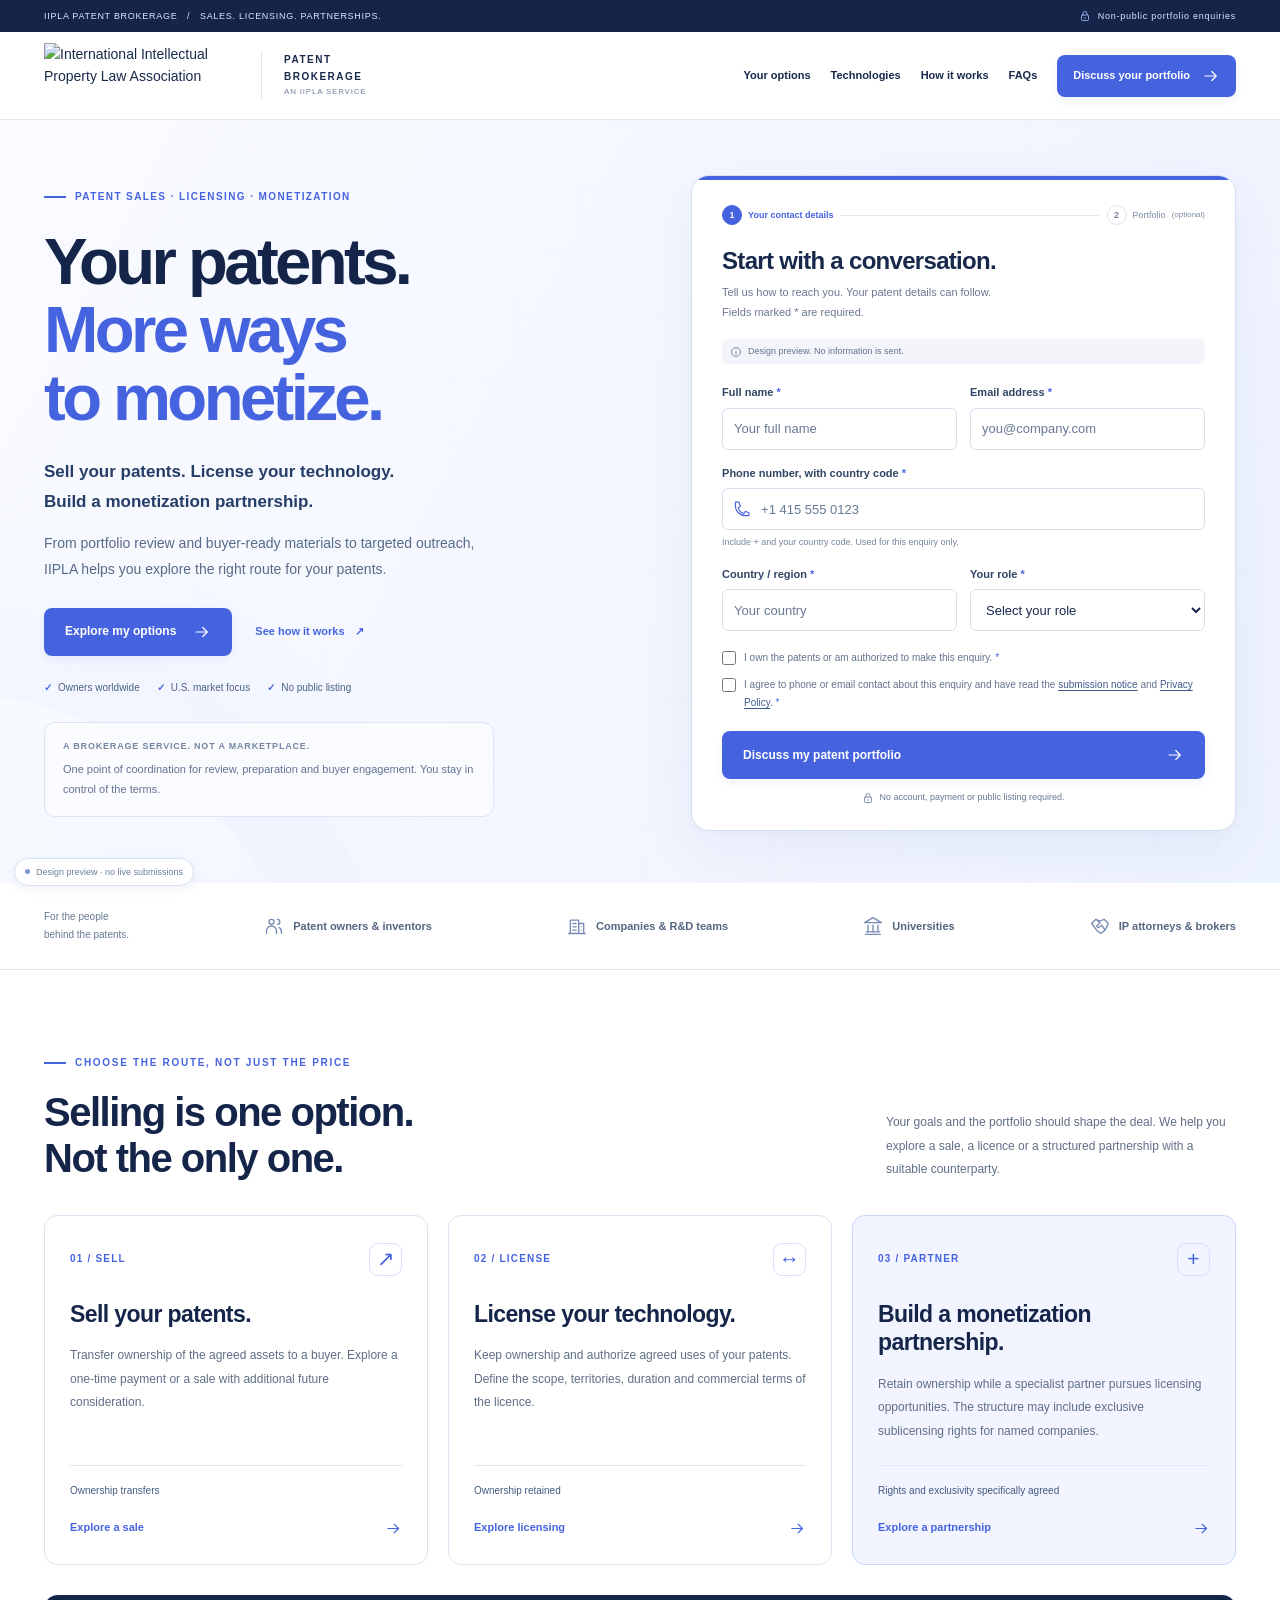
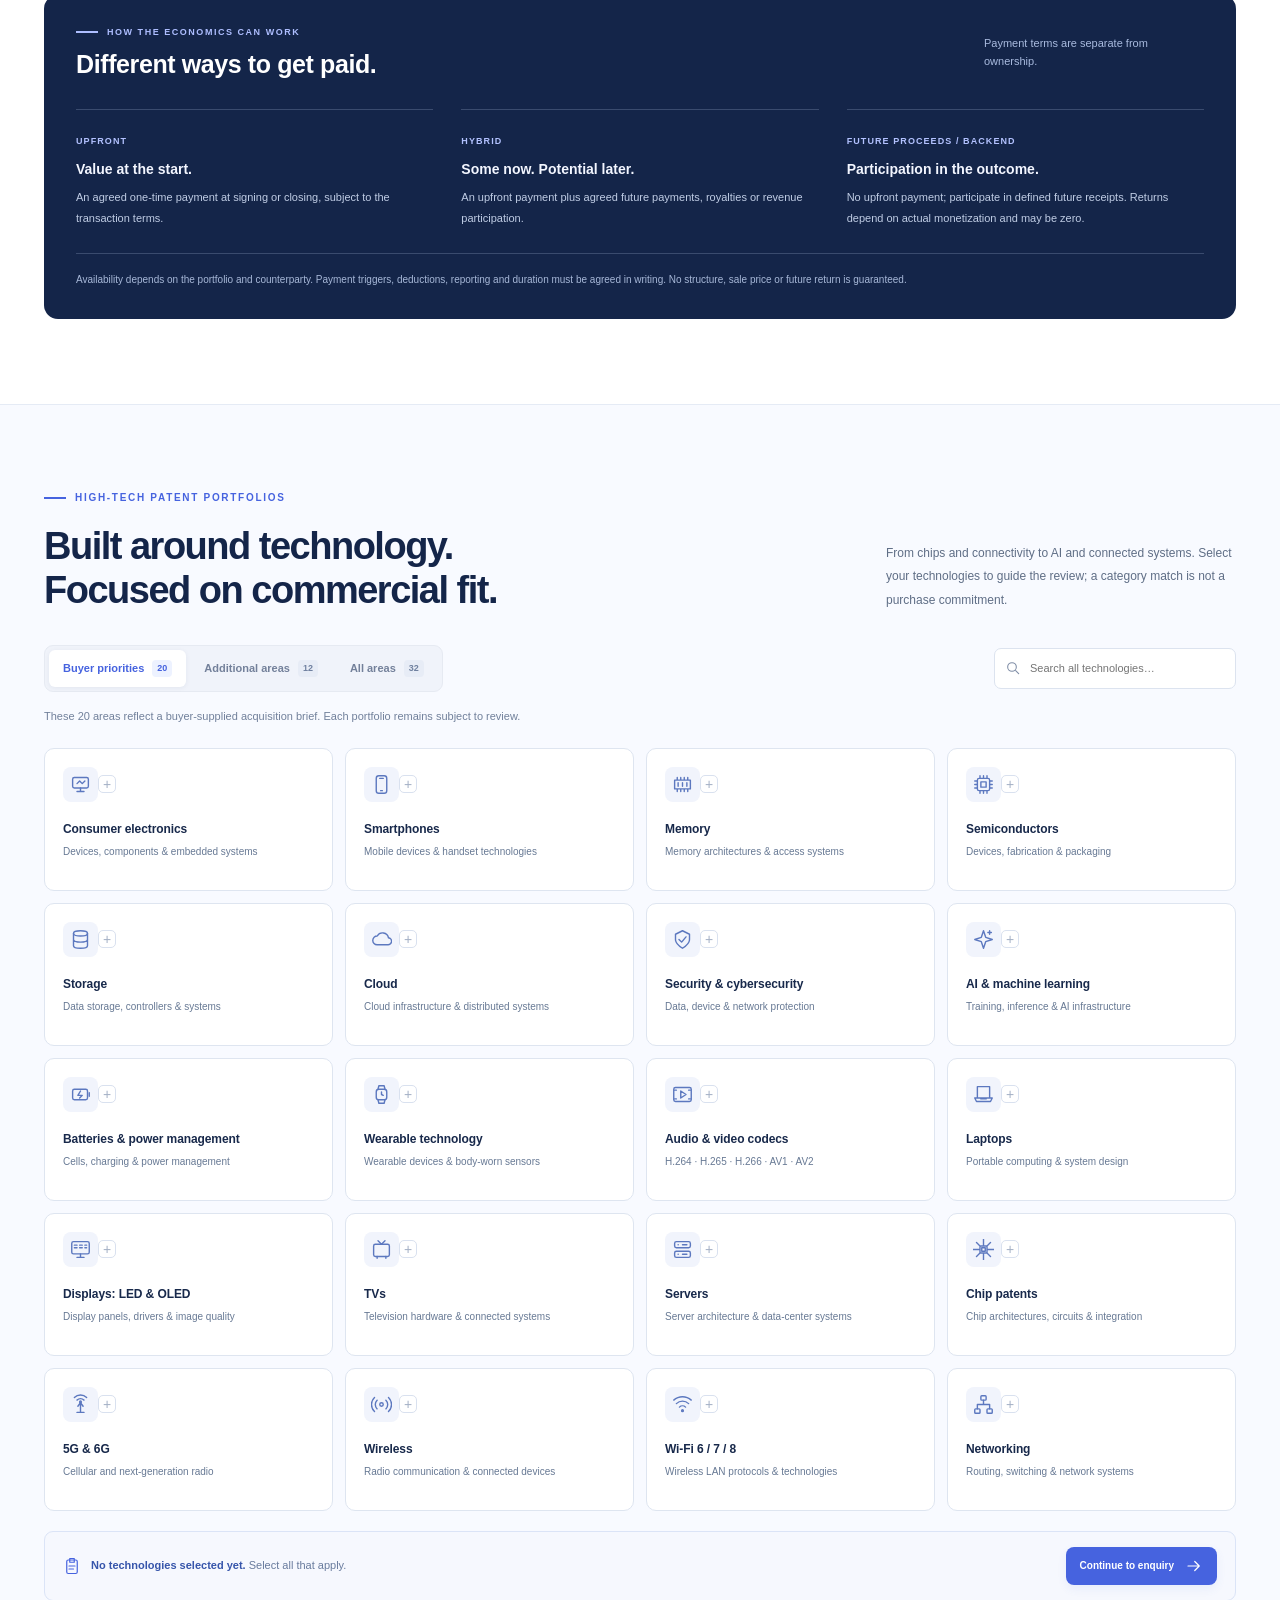
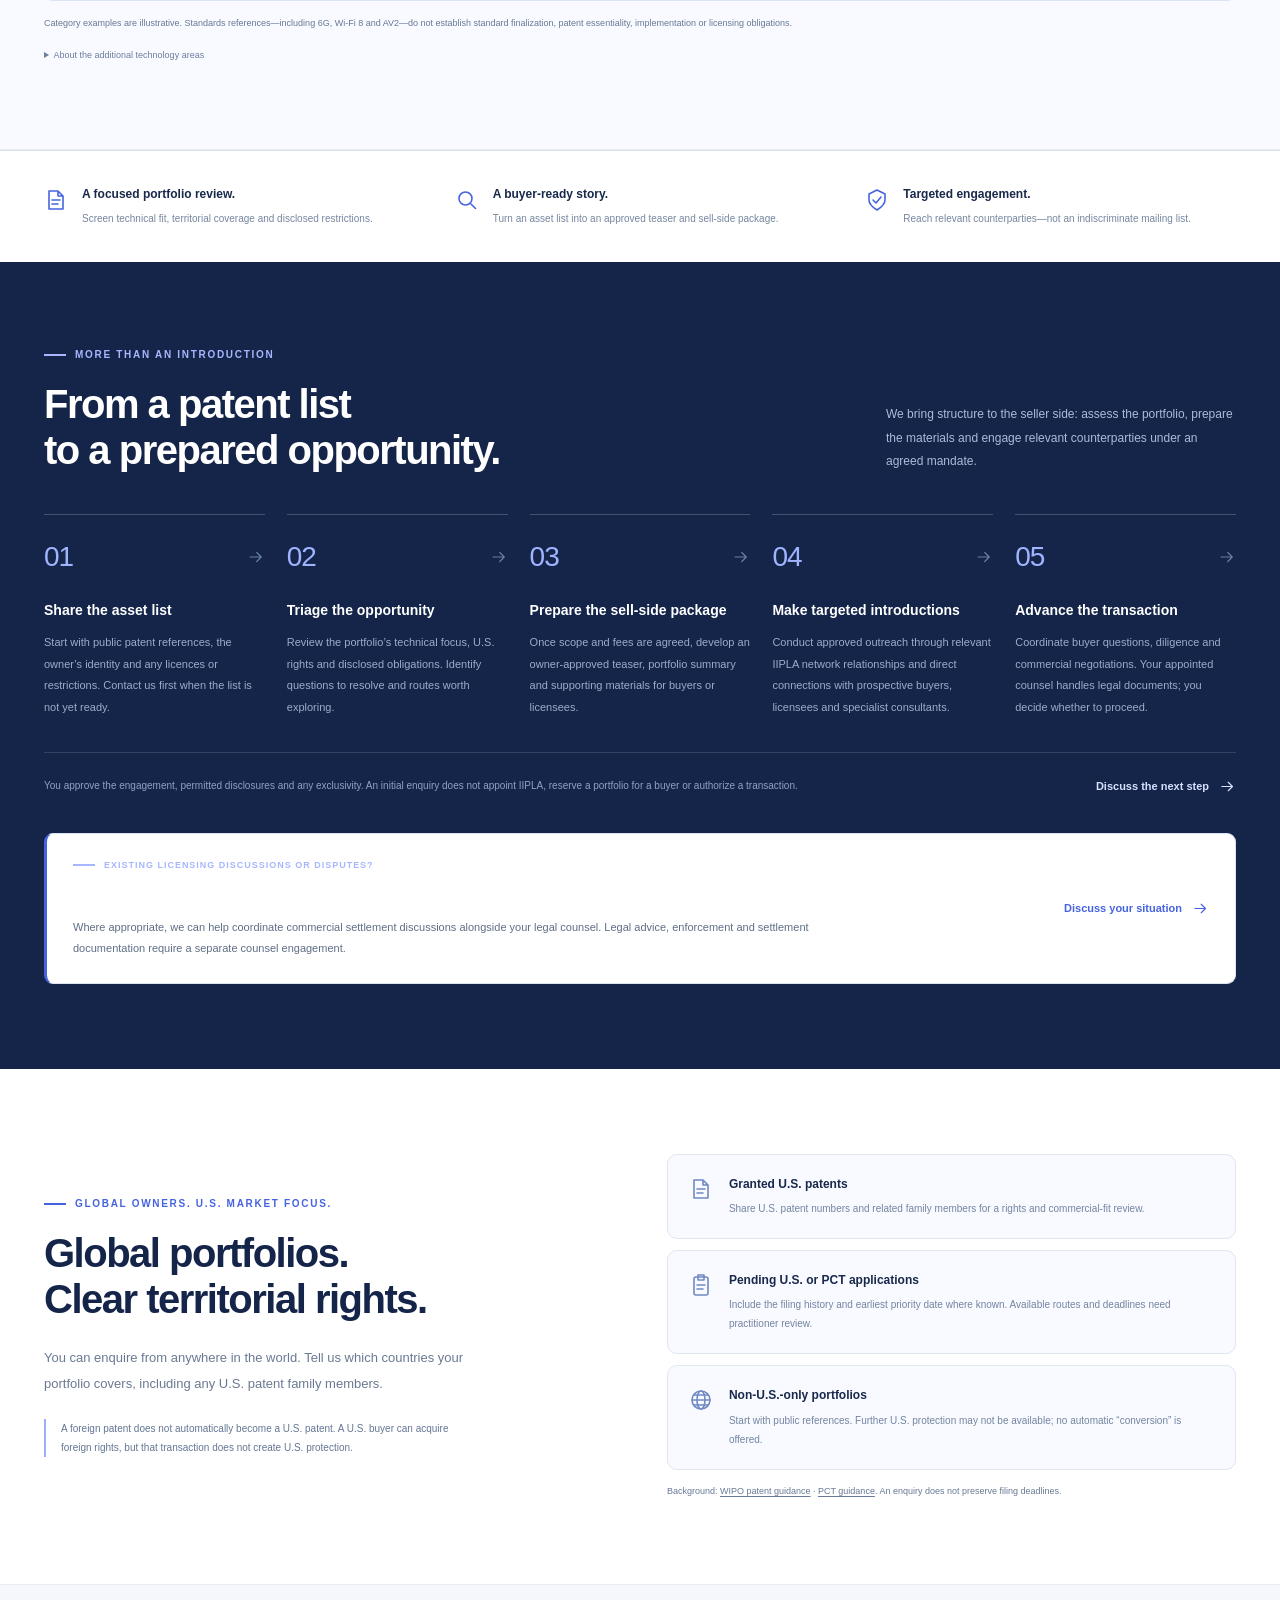
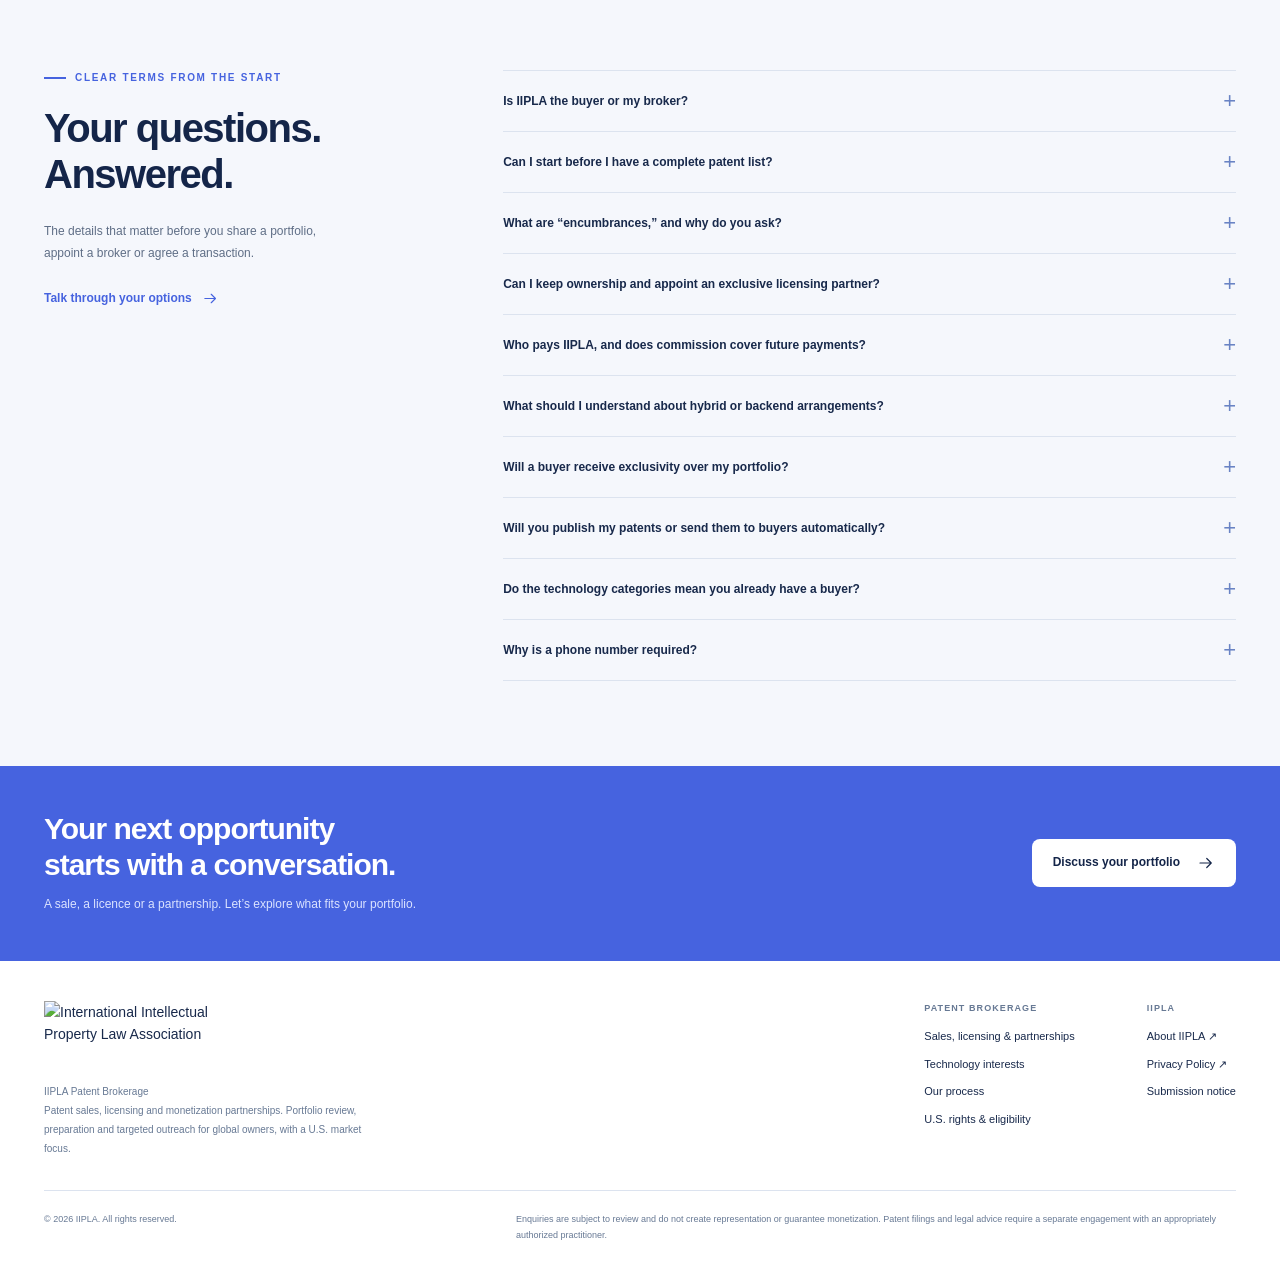
==== commit b2b482fe: "Publish IIPLA v3: sales, licensing, partnerships and seller disclosures" ====
--- a/iipla-patent-brokerage/index.html
+++ b/iipla-patent-brokerage/index.html
@@ -1,5 +1,5 @@
 <!doctype html>
-<html lang="en"><head><meta charset="utf-8"><meta name="viewport" content="width=device-width,initial-scale=1"><title>IIPLA Patent Brokerage | Sell Your Patent Portfolio</title><meta name="description" content="Explore a potential sale or licensing opportunity for your patent portfolio. Submit a non-confidential enquiry to IIPLA Patent Brokerage. Global patent owners. U.S.-market focus."><meta name="robots" content="noindex,nofollow"><meta name="theme-color" content="#4663df"><!-- Preview only. See LAUNCH-HANDOFF.md before enabling live submissions or indexing. --><style>:root{--blue:#4663df;--blue-dark:#334dc0;--navy:#142549;--ink:#18294b;--muted:#5f6e86;--line:#dce3ef;--wash:#f5f7fc;--pale:#edf2ff;--white:#fff;--radius:16px;--max:1192px;--font:Inter,'Segoe UI',Arial,sans-serif}
+<html lang="en"><head><meta charset="utf-8"><meta name="viewport" content="width=device-width,initial-scale=1"><title>IIPLA Patent Brokerage | Patent Sales, Licensing &amp; Monetization</title><meta name="description" content="Sell your patents, license your technology or explore a monetization partnership. IIPLA supports portfolio review, buyer-ready materials and targeted outreach. Start with a non-confidential enquiry."><meta name="robots" content="noindex,nofollow"><meta name="theme-color" content="#4663df"><!-- Preview only. See LAUNCH-HANDOFF.md before enabling live submissions or indexing. --><style>:root{--blue:#4663df;--blue-dark:#334dc0;--navy:#142549;--ink:#18294b;--muted:#5f6e86;--line:#dce3ef;--wash:#f5f7fc;--pale:#edf2ff;--white:#fff;--radius:16px;--max:1192px;--font:Inter,'Segoe UI',Arial,sans-serif}
 *{box-sizing:border-box}html{scroll-behavior:smooth;scroll-padding-top:104px}body{margin:0;background:white;color:var(--ink);font-family:var(--font);font-size:14px;line-height:1.6;-webkit-font-smoothing:antialiased}a{color:inherit;text-decoration:none}button,input,select,textarea{font:inherit}button{cursor:pointer;color:inherit}button,input,select,textarea,a{touch-action:manipulation}button:disabled{opacity:.6;cursor:wait}h1,h2,h3,p{margin:0}button:focus-visible,a:focus-visible,summary:focus-visible,input:focus-visible,select:focus-visible,textarea:focus-visible{outline:3px solid #91a7ff;outline-offset:3px}::selection{background:#dce4ff}svg{display:block}.icon{width:22px;height:22px;flex:none}.wrap{width:min(var(--max),calc(100% - 80px));margin:auto}.sr-only{position:absolute;width:1px;height:1px;padding:0;overflow:hidden;clip:rect(0,0,0,0);white-space:nowrap;border:0}[hidden]{display:none!important}.skip{position:fixed;z-index:100;top:-80px;left:16px;background:white;padding:12px 18px;box-shadow:0 4px 14px #0002}.skip:focus{top:12px}.eyebrow{display:flex;align-items:center;gap:9px;text-transform:uppercase;font-size:10px;font-weight:750;letter-spacing:.17em;color:var(--blue)}.eyebrow:before{content:'';height:2px;width:22px;background:currentColor}.btn{display:inline-flex;align-items:center;justify-content:center;gap:17px;border:1px solid transparent;border-radius:8px;padding:13px 20px;min-height:48px;font-size:12px;font-weight:650;line-height:1.45;transition:background .18s,box-shadow .18s,transform .18s;text-align:center}.btn:hover{transform:translateY(-1px)}.btn .icon{width:18px;height:18px}.btn-primary{background:var(--blue);color:white;box-shadow:0 4px 10px #4663df14}.btn-primary:hover{background:var(--blue-dark);box-shadow:0 7px 18px #4663df26}.btn-white{background:white;color:var(--navy)}.btn-white:hover{background:#eef2ff}.btn-outline{border-color:var(--line);background:white;color:var(--navy)}.btn-outline:hover{background:var(--wash)}.text-link{display:inline-flex;align-items:center;gap:10px;font-size:12px;font-weight:650;background:none;border:0;padding:0;color:var(--blue)}.text-link .icon{width:17px;height:17px}.underlined{text-decoration:underline;text-underline-offset:3px}.topbar{background:var(--navy);color:#dce6ff;height:32px;font-size:9px;letter-spacing:.08em}.topbar .wrap{height:100%;display:flex;align-items:center;justify-content:space-between;gap:20px}.topbar span{display:flex;align-items:center;gap:7px}.topbar .icon{width:12px;height:12px;color:#aebeff}.site-header{height:88px;background:#ffffffed;border-bottom:1px solid #e4e9f1;position:sticky;top:0;z-index:40;backdrop-filter:blur(14px)}.header-inner{height:100%;display:flex;align-items:center;justify-content:space-between;gap:25px}.brand{display:flex;align-items:center;gap:23px;flex:none}.brand-logo{display:block;width:194px;height:auto}.division{padding-left:22px;border-left:1px solid var(--line);font-size:10px;font-weight:750;text-transform:uppercase;letter-spacing:.15em;line-height:1.65}.division small{display:block;font-size:8px;color:#70809c;letter-spacing:.1em;font-weight:500}.nav{display:flex;align-items:center;gap:25px}.nav>a{font-size:11px;font-weight:600}.nav>a:not(.btn):hover{color:var(--blue)}.nav .btn{min-height:42px;font-size:11px;padding:10px 15px;gap:12px}.menu-toggle{display:none;border:0;background:none;padding:8px}
 .hero{position:relative;overflow:hidden;background:linear-gradient(118deg,#f9fbff 0%,#f3f6ff 57%,#edf2ff 100%);padding:57px 0 52px}.hero:before{content:'';position:absolute;inset:0;background-image:linear-gradient(#4663df05 1px,transparent 1px),linear-gradient(90deg,#4663df05 1px,transparent 1px);background-size:64px 64px;pointer-events:none;mask-image:linear-gradient(135deg,transparent 20%,black 90%)}.hero:after{position:absolute;content:'';width:730px;height:730px;border:1px solid #4663df0c;border-radius:50%;left:-420px;bottom:-540px;box-shadow:0 0 0 85px #4663df03,0 0 0 170px #4663df02;pointer-events:none}.hero-grid{position:relative;z-index:1;display:grid;grid-template-columns:1.08fr 1fr;gap:77px;align-items:center}.hero-copy .eyebrow{margin-bottom:25px}.hero h1{font-size:clamp(56px,5.1vw,73px);letter-spacing:-3.7px;line-height:1.055;font-weight:600;color:var(--navy)}.hero h1 span{color:var(--blue)}.hero-description{font-size:15px;line-height:1.95;color:#586a86;max-width:435px;margin-top:26px}.hero-proof{display:flex;flex-wrap:wrap;gap:10px 20px;margin-top:24px;font-size:10px;color:#4e6181}.hero-proof span{display:flex;align-items:center;gap:6px}.hero-proof .icon{width:15px;height:15px;color:var(--blue)}.hero-copy>.text-link{margin-top:33px}.hero-route{max-width:433px;background:#ffffffa8;border:1px solid #dce4f5;border-radius:11px;padding:18px 19px;margin-top:36px}.route-label{font-size:9px;font-weight:650;letter-spacing:.11em;text-transform:uppercase;color:#7586a2;margin-bottom:13px}.route-flow{display:flex;align-items:center;justify-content:space-between;gap:8px}.route-flow>div{font-size:11px;font-weight:650;display:flex;align-items:center;gap:8px;line-height:1.4}.route-flow>div>.icon{height:18px;width:18px;color:var(--blue)}.route-flow>.icon{height:15px;width:15px;color:#9eabc5}.route-flow>div:last-child{color:var(--blue)}.lead-card{background:white;border:1px solid #d7e0f2;border-radius:18px;padding:29px 30px 25px;box-shadow:0 18px 56px #203d8610,0 2px 8px #203d8604;position:relative;overflow:hidden;min-width:0;scroll-margin-top:110px}.lead-card:before{content:'';position:absolute;left:0;right:0;top:0;height:4px;background:var(--blue)}.mini-progress{display:flex;align-items:center;gap:8px;font-size:9px;color:#7b89a2;margin-bottom:20px}.mini-progress>span{display:flex;gap:6px;align-items:center}.mini-progress b{display:flex;align-items:center;justify-content:center;border:1px solid #dce3f1;width:20px;height:20px;border-radius:50%;font-size:9px;font-weight:600}.mini-progress .current{color:var(--blue);font-weight:650}.mini-progress .current b{border-color:var(--blue);background:var(--blue);color:white}.mini-progress i{display:block;flex:1;height:1px;background:#e1e7f2}.lead-card h2{font-size:24px;line-height:1.3;letter-spacing:-.7px;font-weight:650}.lead-intro{font-size:11px;color:#6b7891;margin-top:7px;line-height:1.8}.preview-note{display:flex;align-items:center;gap:6px;color:#63718b;background:#f3f5fa;border-radius:5px;padding:6px 8px;font-size:9px;line-height:1.5;margin-top:16px}.preview-note .icon{width:12px;height:12px}.fields{display:grid;grid-template-columns:1fr 1fr;gap:15px 13px;margin-top:20px}.field{min-width:0}.full{grid-column:1/-1}.field label,.field-label{display:block;font-size:10px;font-weight:650;margin-bottom:6px;color:#314564}.required{color:var(--blue)}.optional{font-size:9px;color:#7c8aa2;font-weight:400}.field input:not([type=checkbox]),.field select,.field textarea{width:100%;border:1px solid #d7dfed;background:white;border-radius:6px;padding:10px 11px;min-height:42px;font-size:12px;color:var(--ink);line-height:1.5;transition:border .15s,box-shadow .15s}.field input:focus,.field select:focus,.field textarea:focus{border-color:var(--blue);box-shadow:0 0 0 3px #4663df0e}.field input::placeholder,.field textarea::placeholder{color:#677994}.field textarea{min-height:108px;resize:vertical}.field small{display:block;font-size:9px;line-height:1.7;color:#7786a0;margin-top:5px}.field input[aria-invalid=true],.field select[aria-invalid=true],.field textarea[aria-invalid=true]{border-color:#b6404e}.phone-wrap{position:relative}.phone-wrap .icon{position:absolute;left:12px;top:12px;width:17px;height:17px;color:var(--blue)}.phone-wrap input{padding-left:38px!important}.consents{display:flex;flex-direction:column;gap:9px;margin-top:18px}.check{display:flex;align-items:flex-start;gap:8px;cursor:pointer;font-size:9px;line-height:1.8;color:#63728d}.check input{width:14px;height:14px;flex:none;accent-color:var(--blue);margin:2px 0 0}.check a,.inline-notice{text-decoration:underline;text-underline-offset:2px;color:#415a8c}.inline-notice{padding:0;border:0;background:none;font:inherit}.selected-lead{font-size:9px;color:var(--blue);background:var(--pale);border-radius:5px;padding:7px 9px;margin-top:13px;overflow-wrap:anywhere;line-height:1.7}.lead-submit{width:100%;margin-top:19px;justify-content:space-between}.form-tail{display:flex;justify-content:center;align-items:center;gap:5px;text-align:center;font-size:9px;color:#677994;margin-top:11px}.form-tail .icon{width:12px;height:12px}.form-error{border:1px solid #ecd0d6;border-radius:6px;background:#fff4f5;color:#923445;padding:10px 12px;font-size:11px;line-height:1.7;margin-top:15px}.form-error:focus{outline:none}.notice-success{background:#eef3ff;border:1px solid #cbd8fa;border-radius:8px;padding:14px;font-size:11px;color:#435a88;line-height:1.8}.receipt-icon{height:47px;width:47px;display:flex;justify-content:center;align-items:center;border-radius:50%;background:var(--pale);color:var(--blue);margin-bottom:20px}.lead-receipt>p{font-size:12px;color:var(--muted);line-height:1.9;margin-top:15px}.lead-receipt .btn{width:100%;margin-top:22px}.lead-receipt>.text-link{margin-top:16px;font-size:11px}.lead-receipt .receipt-reference{font-size:10px;margin-top:15px;color:#677994;overflow-wrap:anywhere}
 .audience{border-bottom:1px solid var(--line);padding:25px 0;background:white}.audience-inner{display:flex;align-items:center;justify-content:space-between;gap:25px}.audience-title{font-size:10px;color:#677994;max-width:145px;line-height:1.8}.audience-item{display:flex;align-items:center;gap:9px;font-size:11px;font-weight:600;line-height:1.5;color:#546580}.audience-item .icon{height:20px;width:20px;color:#778bb4}.section{padding:85px 0}.section-heading{display:flex;align-items:flex-end;justify-content:space-between;gap:60px;margin-bottom:33px}.section-heading .eyebrow{margin-bottom:18px}.section-heading h2,.section-title{font-size:40px;letter-spacing:-1.5px;line-height:1.16;font-weight:600;color:var(--navy)}.section-heading>p{max-width:350px;font-size:12px;line-height:1.95;color:var(--muted)}.technologies{background:#fff}.tech-controls{display:flex;justify-content:space-between;align-items:center;gap:25px;margin-bottom:15px}.scope-tabs{display:flex;gap:4px;padding:4px;background:#f0f3fa;border:1px solid #e6eaf2;border-radius:9px}.scope-tab{display:inline-flex;align-items:center;justify-content:center;gap:8px;min-height:37px;border:0;background:transparent;border-radius:6px;font-size:11px;padding:8px 14px;color:#73809a;font-weight:600}.scope-tab[aria-pressed=true]{background:white;color:var(--blue);box-shadow:0 1px 5px #182d5310}.scope-tab b{font-size:9px;display:inline-flex;min-width:20px;justify-content:center;background:#e7ecf6;color:#7081a0;border-radius:4px;padding:1px 4px;line-height:1.6}.scope-tab[aria-pressed=true] b{background:var(--pale);color:var(--blue)}.tech-search{position:relative;width:242px;flex:none}.tech-search .icon{position:absolute;left:11px;top:12px;width:16px;height:16px;color:#7f8da6}.tech-search input{width:100%;border:1px solid var(--line);border-radius:7px;background:#fff;min-height:41px;font-size:11px;padding:10px 13px 10px 35px;color:var(--ink)}.scope-description{font-size:11px;color:#71809b;line-height:1.8;margin-bottom:21px}.tech-grid{display:grid;grid-template-columns:repeat(4,1fr);gap:12px}.tech-card{border:1px solid #dee5f0;border-radius:10px;padding:18px 18px 16px;background:#fff;min-height:143px;display:flex;flex-direction:column;text-align:left;transition:background .15s,border .15s,transform .15s,box-shadow .15s;min-width:0}.tech-card:hover{border-color:#9cabdf;transform:translateY(-2px);box-shadow:0 6px 16px #224ea909}.tech-top{display:flex;align-items:center;justify-content:space-between;margin-bottom:18px}.tech-icon{display:flex;align-items:center;justify-content:center;width:35px;height:35px;border-radius:8px;background:#f1f4fc;color:#5c78bf}.tech-icon .icon{height:21px;width:21px}.tech-select{width:18px;height:18px;border:1px solid #d9e1ef;border-radius:5px;display:flex;align-items:center;justify-content:center;color:#a5b1c6;font-size:14px;font-weight:400;line-height:1}.tech-card[aria-pressed=true]{border-color:var(--blue);background:#f4f7ff}.tech-card[aria-pressed=true] .tech-select{background:var(--blue);border-color:var(--blue);color:white}.tech-card[aria-pressed=true] .tech-icon{background:#e5ecff;color:var(--blue)}.tech-card strong{font-size:12px;line-height:1.5;font-weight:650;letter-spacing:-.1px}.tech-card small{display:block;font-size:10px;color:#677994;line-height:1.75;margin-top:5px}.tech-empty{border:1px dashed var(--line);padding:28px;text-align:center;color:var(--muted);font-size:12px;border-radius:9px}.selected-bar{display:flex;align-items:center;justify-content:space-between;gap:20px;border:1px solid #dbe4f7;background:#f6f8fe;border-radius:9px;padding:15px 18px;margin-top:20px}.selected-info{display:flex;align-items:center;gap:10px;font-size:11px;color:#687b9d;line-height:1.7}.selected-info .icon{height:18px;width:18px;color:var(--blue)}.selected-info strong{color:#3655ab;font-weight:650}.selected-actions{display:flex;align-items:center;gap:18px;flex:none}.selected-actions .btn{min-height:38px;font-size:10px;padding:9px 13px;gap:11px}.clear-categories{font-size:10px;color:#7182a3;border:0;background:transparent;text-decoration:underline}.category-source{font-size:9px;color:#677994;line-height:1.85;margin-top:16px}.category-source summary{cursor:pointer;color:#6d7e9e;display:list-item}.category-source p{margin-top:7px;max-width:970px}.category-source a{text-decoration:underline;text-underline-offset:2px;color:#536fae}.category-caveat{font-size:9px;color:#677994;line-height:1.8;margin-top:14px}
@@ -13,22 +13,43 @@
 .scope-caption{display:none;font-size:8px;letter-spacing:.04em;color:#7e90b4;margin-top:11px}.tech-grid.mixed .scope-caption{display:block}.tech-card[data-scope=buyer-priority] .scope-caption{color:var(--blue)}
 
 @media(min-width:681px){.lead-card .field label{font-size:11px}.lead-card .field input:not([type=checkbox]),.lead-card .field select{font-size:13px}.lead-card .check{font-size:10px}}
-</style></head>
+
+/* IIPLA v3: clear routes, payment structures and seller-side execution. */
+.hero{padding-top:55px;padding-bottom:52px}.hero-grid{gap:64px;grid-template-columns:1.07fr 1fr}.hero-copy .eyebrow{letter-spacing:.14em;font-size:10px;margin-bottom:23px}.hero h1{font-size:clamp(56px,5.1vw,73px);line-height:1.045;letter-spacing:-3.6px}.hero-lede{font-size:17px;font-weight:600;line-height:1.75;color:#263d67;margin-top:25px}.hero-description{margin-top:13px;font-size:14px;line-height:1.9;max-width:450px}.hero-actions{display:flex;align-items:center;gap:23px;flex-wrap:wrap;margin-top:25px}.hero-actions .text-link{font-size:11px}.hero-proof{font-size:10px;gap:9px 17px;margin-top:24px}.proof-check{color:var(--blue);font-weight:700}.hero-route{max-width:450px;margin-top:26px;padding:16px 18px;background:#ffffff9c}.hero-route .route-label{font-size:9px;letter-spacing:.09em;margin-bottom:7px}.hero-route p{font-size:11px;color:#617291;line-height:1.8}.nav{gap:20px}.nav .btn{white-space:nowrap}.monetization-options{background:#fff}.options-grid{display:grid;grid-template-columns:repeat(3,1fr);gap:20px}.option-card{background:#fff;border:1px solid #dce4f2;border-radius:13px;padding:27px 25px;display:flex;flex-direction:column;min-width:0}.option-card.featured{background:#f2f5ff;border-color:#c9d5fa}.option-top{display:flex;justify-content:space-between;align-items:center;margin-bottom:24px}.option-index{font-size:10px;font-weight:750;letter-spacing:.12em;color:var(--blue)}.option-mark{display:flex;justify-content:center;align-items:center;width:33px;height:33px;border:1px solid #d6e0fb;border-radius:9px;color:var(--blue);font-size:21px;font-weight:400}.option-card h3{font-size:23px;line-height:1.25;letter-spacing:-.6px;font-weight:600;max-width:275px;color:var(--navy)}.option-card>p{font-size:12px;line-height:1.95;margin-top:16px;color:var(--muted);flex:1}.ownership-note{font-size:10px;color:#435981;border-top:1px solid #dfe6f4;padding-top:17px;margin-top:22px;margin-bottom:20px}.option-card .text-link{font-size:11px;justify-content:space-between}.payment-panel{background:var(--navy);color:white;border-radius:14px;margin-top:30px;padding:30px 32px}.payment-heading{display:flex;justify-content:space-between;align-items:center;gap:30px}.payment-heading .eyebrow{font-size:9px;color:#aebeFF;margin-bottom:9px}.payment-heading h3{font-size:25px;line-height:1.3;font-weight:550;letter-spacing:-.4px}.payment-heading>p{font-size:11px;color:#a9bbdf;max-width:220px}.payment-grid{display:grid;grid-template-columns:repeat(3,1fr);gap:28px;margin-top:28px}.payment-grid article{border-top:1px solid #3a4b6e;padding-top:18px}.payment-kicker{font-size:9px;letter-spacing:.12em;font-weight:650;color:#b3c2ff}.payment-grid h4{font-size:14px;font-weight:600;line-height:1.5;margin:9px 0 7px;color:#f3f6ff}.payment-grid p{font-size:11px;line-height:1.9;color:#c0cde5}.payment-note{border-top:1px solid #3a4b6e;margin-top:24px;padding-top:17px;color:#a7b8d8;font-size:10px;line-height:1.8;max-width:none}.technologies{background:#f8faff;border-top:1px solid #e5ebf5;border-bottom:1px solid #e5ebf5}.technologies .section-heading h2{font-size:38px}.process-grid{grid-template-columns:repeat(5,1fr);gap:22px}.process-item h3{font-size:14px}.process-item p{font-size:11px;line-height:1.95}.process-footer>p{max-width:780px}.settlement-note{display:flex;align-items:center;justify-content:space-between;gap:35px;background:white;border:1px solid #dce4f1;border-left:3px solid var(--blue);border-radius:9px;margin-top:37px;padding:24px 26px}.settlement-note>div{max-width:770px}.settlement-note .eyebrow{font-size:9px;letter-spacing:.11em;margin-bottom:10px}.settlement-note h3{font-size:18px;line-height:1.4;font-weight:600;letter-spacing:-.3px}.settlement-note p{font-size:11px;line-height:1.9;color:var(--muted);margin-top:10px}.settlement-note>.text-link{font-size:11px;flex:none}.disclosure-block{margin-top:26px;padding:23px 20px;border:1px solid #dce4f3;border-radius:9px;background:#f7f9fe}.disclosure-block h3{font-size:16px;line-height:1.4;font-weight:650;margin:0}.disclosure-block>p{font-size:10px;color:#667994;line-height:1.8;margin-top:8px}.disclosure-block .fields{margin-top:18px}.disclosure-block textarea{min-height:95px}.disclosure-block .field small{font-size:10px}.faq-list details p{font-size:12px;line-height:1.95}.faq .faq-intro>p{max-width:290px}.principles{background:#fff}.footer-links>div:first-child{max-width:240px}.hero-actions .btn{font-size:12px}
+@media(max-width:1100px){.nav{gap:15px}.brand{gap:15px}.division{padding-left:15px}.brand-logo{width:175px}.hero-grid{gap:36px}.hero h1{font-size:62px}.hero-lede{font-size:15px}.option-card{padding:23px 20px}.option-card h3{font-size:21px}.process-grid{grid-template-columns:repeat(3,1fr);gap:30px}.settlement-note{align-items:flex-start;flex-direction:column;gap:18px}}
+@media(max-width:850px){.hero h1{font-size:52px}.hero-grid{gap:27px}.hero-lede{font-size:14px}.hero-actions{gap:18px}.options-grid{gap:12px}.option-card{padding:22px 17px}.option-card h3{font-size:20px}.option-card>p{font-size:11px}.payment-panel{padding:27px}.payment-grid{gap:22px}.hero-route{padding:14px}.hero-route p{font-size:10px}.hero-proof{font-size:9px;gap:8px 12px}.technologies .section-heading h2{font-size:33px}}
+@media(max-width:680px){.hero{padding:39px 0 35px}.hero-grid{grid-template-columns:1fr;gap:30px}.hero h1{font-size:56px;line-height:1.055;letter-spacing:-2.9px}.hero-copy .eyebrow{font-size:9px;letter-spacing:.12em;margin-bottom:21px}.hero-lede{font-size:15px;margin-top:21px;line-height:1.75}.hero-description{font-size:13px;line-height:1.9;margin-top:13px}.hero-actions{gap:19px;margin-top:23px}.hero-actions .btn{font-size:12px;padding:13px 16px}.hero-actions .text-link{font-size:11px}.hero-proof{font-size:9px;gap:9px 14px;margin-top:20px}.hero-route{display:none}.brand-logo{width:153px}.division{padding-left:12px}.options-grid{grid-template-columns:1fr;gap:14px}.option-card{padding:23px}.option-top{margin-bottom:18px}.option-card h3{max-width:100%;font-size:25px}.option-card>p{font-size:12px;margin-top:13px}.ownership-note{margin-top:20px;margin-bottom:16px;padding-top:14px}.option-card .text-link{font-size:12px;justify-content:space-between}.payment-panel{padding:24px 22px;margin-top:22px}.payment-heading{flex-direction:column;align-items:flex-start;gap:12px}.payment-heading h3{font-size:25px}.payment-heading>p{max-width:none}.payment-grid{grid-template-columns:1fr;gap:20px;margin-top:22px}.payment-grid h4{font-size:15px}.payment-grid p{font-size:12px}.payment-note{font-size:10px}.technologies .section-heading h2{font-size:32px}.process-grid{grid-template-columns:1fr;gap:25px}.process-item{display:grid;grid-template-columns:36px 1fr;gap:0 18px;padding-top:17px}.process-top{grid-row:1/3;margin:0;align-items:flex-start}.process-top>.icon{display:none}.process-top>span{font-size:23px}.process-item h3{font-size:16px;margin:1px 0 8px}.process-item p{font-size:12px}.settlement-note{padding:20px 18px;margin-top:26px;gap:16px}.settlement-note h3{font-size:19px}.settlement-note p{font-size:12px}.settlement-note .eyebrow{font-size:8px;line-height:1.8;letter-spacing:.09em}.disclosure-block{padding:20px 16px}.disclosure-block h3{font-size:17px}.disclosure-block>p{font-size:11px}.faq-list details p{font-size:12px}.footer-links{gap:25px}.footer-links>div:first-child{max-width:180px}.nav .btn{font-size:13px}.nav{gap:18px}}
+@media(max-width:365px){.hero h1{font-size:49px}.brand-logo{width:139px}.hero-actions{gap:15px}.hero-actions .btn{padding:12px 13px;font-size:11px}.hero-actions .text-link{font-size:10px}.hero-proof{gap:7px 10px;font-size:8px}.division{font-size:8px}.hero-copy .eyebrow{font-size:8px}}
+</style><meta name="iipla-preview-version" content="3.0-2026-09-22"><meta property="og:title" content="IIPLA Patent Brokerage | More ways to monetize your patents"><meta property="og:description" content="Patent sales, licensing and structured monetization partnerships. Explore your options with IIPLA."><meta property="og:type" content="website"></head>
 <body id="top"><a class="skip" href="#main">Skip to content</a><noscript><div class="no-js">JavaScript is required for the enquiry forms and technology filters. This is a design preview; no information will be sent.</div></noscript>
-<div class="topbar"><div class="wrap"><span>IIPLA PATENT BROKERAGE &nbsp; / &nbsp; GLOBAL OWNERS. U.S. MARKET FOCUS.</span><span><svg class="icon" viewBox="0 0 24 24" aria-hidden="true" fill="none" stroke="currentColor" stroke-width="1.6" stroke-linecap="round" stroke-linejoin="round"><rect x="5" y="10" width="14" height="11" rx="2"/><path d="M8 10V7a4 4 0 0 1 8 0v3m-4 5v2"/></svg> Non-public portfolio enquiries</span></div></div>
-<header class="site-header"><div class="wrap header-inner"><a href="#top" class="brand" aria-label="IIPLA Patent Brokerage, top of page"><img class="brand-logo" src="https://iipla.org/iipla-logo.png" width="215" height="72" alt="International Intellectual Property Law Association"><span class="division">Patent<br>Brokerage<small>An IIPLA service</small></span></a><nav class="nav" id="main-nav" aria-label="Main navigation"><a href="#technologies">Technologies</a><a href="#process">How it works</a><a href="#faq">FAQs</a><a href="#start" class="btn btn-primary" data-start data-cta="header">Submit your portfolio <svg class="icon" viewBox="0 0 24 24" aria-hidden="true" fill="none" stroke="currentColor" stroke-width="1.6" stroke-linecap="round" stroke-linejoin="round"><path d="M4 12h15m-6-6 6 6-6 6"/></svg></a></nav><button class="menu-toggle" type="button" aria-label="Open navigation" aria-expanded="false" aria-controls="main-nav"><svg class="icon" viewBox="0 0 24 24" aria-hidden="true" fill="none" stroke="currentColor" stroke-width="1.6" stroke-linecap="round" stroke-linejoin="round"><path d="M4 6h16M4 12h16M4 18h16"/></svg></button></div></header>
+<div class="topbar"><div class="wrap"><span>IIPLA PATENT BROKERAGE &nbsp; / &nbsp; SALES. LICENSING. PARTNERSHIPS.</span><span><svg class="icon" viewBox="0 0 24 24" aria-hidden="true" fill="none" stroke="currentColor" stroke-width="1.6" stroke-linecap="round" stroke-linejoin="round"><rect x="5" y="10" width="14" height="11" rx="2"/><path d="M8 10V7a4 4 0 0 1 8 0v3m-4 5v2"/></svg> Non-public portfolio enquiries</span></div></div>
+<header class="site-header"><div class="wrap header-inner"><a href="#top" class="brand" aria-label="IIPLA Patent Brokerage, top of page"><img class="brand-logo" src="https://iipla.org/iipla-logo.png" width="215" height="72" alt="International Intellectual Property Law Association"><span class="division">Patent<br>Brokerage<small>An IIPLA service</small></span></a><nav class="nav" id="main-nav" aria-label="Main navigation"><a href="#options">Your options</a><a href="#technologies">Technologies</a><a href="#process">How it works</a><a href="#faq">FAQs</a><a href="#start" class="btn btn-primary" data-start data-cta="header">Discuss your portfolio <svg class="icon" viewBox="0 0 24 24" aria-hidden="true" fill="none" stroke="currentColor" stroke-width="1.6" stroke-linecap="round" stroke-linejoin="round"><path d="M4 12h15m-6-6 6 6-6 6"/></svg></a></nav><button class="menu-toggle" type="button" aria-label="Open navigation" aria-expanded="false" aria-controls="main-nav"><svg class="icon" viewBox="0 0 24 24" aria-hidden="true" fill="none" stroke="currentColor" stroke-width="1.6" stroke-linecap="round" stroke-linejoin="round"><path d="M4 6h16M4 12h16M4 18h16"/></svg></button></div></header>
 <main id="main">
-<section class="hero" aria-labelledby="hero-title"><div class="wrap hero-grid"><div class="hero-copy"><div class="eyebrow">Patent sales &amp; brokerage</div><h1 id="hero-title">Your patents.<br>Their next<br><span>opportunity.</span></h1><p class="hero-description">Explore a potential sale of your high-tech patent portfolio. Start with IIPLA’s brokerage review, focused on opportunities in the U.S. market.</p><div class="hero-proof"><span><svg class="icon" viewBox="0 0 24 24" aria-hidden="true" fill="none" stroke="currentColor" stroke-width="1.6" stroke-linecap="round" stroke-linejoin="round"><circle cx="12" cy="12" r="9"/><ellipse cx="12" cy="12" rx="4" ry="9"/><path d="M3 12h18M5 7h14M5 17h14"/></svg> Owners worldwide</span><span><svg class="icon" viewBox="0 0 24 24" aria-hidden="true" fill="none" stroke="currentColor" stroke-width="1.6" stroke-linecap="round" stroke-linejoin="round"><path d="M14 3H5v18h14V8Zm0 0v5h5M8 12h8m-8 4h6"/></svg> No public listing</span><span><svg class="icon" viewBox="0 0 24 24" aria-hidden="true" fill="none" stroke="currentColor" stroke-width="1.6" stroke-linecap="round" stroke-linejoin="round"><path d="m5 12 4 4L19 6"/></svg> No obligation to sell</span></div><a href="#technologies" class="text-link">Explore technology interests <svg class="icon" viewBox="0 0 24 24" aria-hidden="true" fill="none" stroke="currentColor" stroke-width="1.6" stroke-linecap="round" stroke-linejoin="round"><path d="M12 4v15m-6-6 6 6 6-6"/></svg></a><div class="hero-route"><div class="route-label">A focused path forward</div><div class="route-flow"><div><svg class="icon" viewBox="0 0 24 24" aria-hidden="true" fill="none" stroke="currentColor" stroke-width="1.6" stroke-linecap="round" stroke-linejoin="round"><path d="M14 3H5v18h14V8Zm0 0v5h5M8 12h8m-8 4h6"/></svg> Your portfolio</div><svg class="icon" viewBox="0 0 24 24" aria-hidden="true" fill="none" stroke="currentColor" stroke-width="1.6" stroke-linecap="round" stroke-linejoin="round"><path d="M4 12h15m-6-6 6 6-6 6"/></svg><div><svg class="icon" viewBox="0 0 24 24" aria-hidden="true" fill="none" stroke="currentColor" stroke-width="1.6" stroke-linecap="round" stroke-linejoin="round"><circle cx="10.5" cy="10.5" r="6.5"/><path d="m16 16 4.5 4.5"/></svg> Fit review</div><svg class="icon" viewBox="0 0 24 24" aria-hidden="true" fill="none" stroke="currentColor" stroke-width="1.6" stroke-linecap="round" stroke-linejoin="round"><path d="M4 12h15m-6-6 6 6-6 6"/></svg><div><svg class="icon" viewBox="0 0 24 24" aria-hidden="true" fill="none" stroke="currentColor" stroke-width="1.6" stroke-linecap="round" stroke-linejoin="round"><path d="m2 9 5-5 5 2 5-2 5 5-4 8-5 4-5-4Zm5-5 5 4-4 4 2 2 4-3 4 6M2 9l6 8"/></svg> Next steps</div></div></div></div>
-<div class="lead-card" id="start"><div id="lead-entry"><div class="mini-progress" aria-label="Enquiry stages"><span class="current"><b>1</b> Your contact details</span><i></i><span><b>2</b> Portfolio <em style="font-style:normal;font-size:8px">(optional)</em></span></div><h2 id="lead-title">Start your portfolio review.</h2><p class="lead-intro">Tell us how to reach you. Patent details can follow.<br>Fields marked * are required.</p><div class="preview-note" data-preview><svg class="icon" viewBox="0 0 24 24" aria-hidden="true" fill="none" stroke="currentColor" stroke-width="1.6" stroke-linecap="round" stroke-linejoin="round"><circle cx="12" cy="12" r="9"/><path d="M12 11v6m0-10h.01"/></svg> Design preview. No information is sent.</div><form id="lead-form" novalidate aria-labelledby="lead-title"><div class="fields"><div class="field"><label for="full-name">Full name <span class="required" aria-hidden="true">*</span></label><input id="full-name" name="fullName" autocomplete="name" placeholder="Your full name" required maxlength="120"></div><div class="field"><label for="email">Email address <span class="required" aria-hidden="true">*</span></label><input id="email" name="email" type="email" autocomplete="email" placeholder="you@company.com" required maxlength="254"></div><div class="field full"><label for="phone">Phone number, with country code <span class="required" aria-hidden="true">*</span></label><div class="phone-wrap"><svg class="icon" viewBox="0 0 24 24" aria-hidden="true" fill="none" stroke="currentColor" stroke-width="1.6" stroke-linecap="round" stroke-linejoin="round"><path d="M5 3H2v5c0 8 6 14 14 14h5v-4l-5-2-2 3c-4-1-7-4-8-8l3-2-2-6Z"/></svg><input id="phone" name="phone" type="tel" inputmode="tel" autocomplete="tel" placeholder="+1 415 555 0123" aria-describedby="phone-help" required maxlength="32"></div><small id="phone-help">Include + and your country code. Used for this enquiry only.</small></div><div class="field"><label for="country">Country / region <span class="required" aria-hidden="true">*</span></label><input id="country" name="country" autocomplete="country-name" placeholder="Your country" required maxlength="100"></div><div class="field"><label for="role">Your role <span class="required" aria-hidden="true">*</span></label><select id="role" name="role" required><option value="">Select your role</option><option value="owner">Patent owner / inventor</option><option value="corporate">Company representative</option><option value="university">University / technology transfer</option><option value="attorney">IP attorney / legal adviser</option><option value="broker">Authorized patent broker</option><option value="representative">Other authorized representative</option></select></div></div><div class="selected-lead" id="selected-lead" hidden></div><div class="consents"><label class="check"><input id="authority" name="authorityConfirmed" type="checkbox" required><span>I own the patents or am authorized to make this enquiry. <span class="required" aria-hidden="true">*</span></span></label><label class="check"><input id="consent" name="contactConsent" type="checkbox" required><span>I agree to phone or email contact about this enquiry and have read the <button type="button" class="inline-notice" data-notice>submission notice</button> and <a href="https://iipla.org/privacy-policy" target="_blank" rel="noopener noreferrer">Privacy Policy</a>. <span class="required" aria-hidden="true">*</span></span></label></div><div class="sr-only" aria-hidden="true"><label>Leave blank<input name="companyFax" tabindex="-1" autocomplete="off"></label></div><div class="form-error" id="lead-error" role="alert" tabindex="-1" hidden></div><button class="btn btn-primary lead-submit" type="submit" id="lead-submit"><span>Request portfolio review</span><svg class="icon" viewBox="0 0 24 24" aria-hidden="true" fill="none" stroke="currentColor" stroke-width="1.6" stroke-linecap="round" stroke-linejoin="round"><path d="M4 12h15m-6-6 6 6-6 6"/></svg></button><div class="form-tail"><svg class="icon" viewBox="0 0 24 24" aria-hidden="true" fill="none" stroke="currentColor" stroke-width="1.6" stroke-linecap="round" stroke-linejoin="round"><rect x="5" y="10" width="14" height="11" rx="2"/><path d="M8 10V7a4 4 0 0 1 8 0v3m-4 5v2"/></svg> No account, payment or public listing required.</div></form></div>
+<section class="hero" aria-labelledby="hero-title"><div class="wrap hero-grid"><div class="hero-copy"><div class="eyebrow">Patent sales · Licensing · Monetization</div>
+<h1 id="hero-title">Your patents.<br><span>More ways<br>to monetize.</span></h1>
+<p class="hero-lede">Sell your patents. License your technology.<br>Build a monetization partnership.</p>
+<p class="hero-description">From portfolio review and buyer-ready materials to targeted outreach, IIPLA helps you explore the right route for your patents.</p>
+<div class="hero-actions"><a class="btn btn-primary" href="#start" data-start data-cta="hero">Explore my options <svg class="icon" viewBox="0 0 24 24" aria-hidden="true" fill="none" stroke="currentColor" stroke-width="1.6" stroke-linecap="round" stroke-linejoin="round"><path d="M4 12h15m-6-6 6 6-6 6"/></svg></a><a class="text-link" href="#process">See how it works <span aria-hidden="true">↗</span></a></div>
+<div class="hero-proof"><span><span class="proof-check" aria-hidden="true">✓</span> Owners worldwide</span><span><span class="proof-check" aria-hidden="true">✓</span> U.S. market focus</span><span><span class="proof-check" aria-hidden="true">✓</span> No public listing</span></div>
+<div class="hero-route"><div class="route-label">A brokerage service. Not a marketplace.</div><p>One point of coordination for review, preparation and buyer engagement. You stay in control of the terms.</p></div></div><div class="lead-card" id="start"><div id="lead-entry"><div class="mini-progress" aria-label="Enquiry stages"><span class="current"><b>1</b> Your contact details</span><i></i><span><b>2</b> Portfolio <em style="font-style:normal;font-size:8px">(optional)</em></span></div><h2 id="lead-title">Start with a conversation.</h2><p class="lead-intro">Tell us how to reach you. Your patent details can follow.<br>Fields marked * are required.</p><div class="preview-note" data-preview><svg class="icon" viewBox="0 0 24 24" aria-hidden="true" fill="none" stroke="currentColor" stroke-width="1.6" stroke-linecap="round" stroke-linejoin="round"><circle cx="12" cy="12" r="9"/><path d="M12 11v6m0-10h.01"/></svg> Design preview. No information is sent.</div><form id="lead-form" novalidate aria-labelledby="lead-title"><div class="fields"><div class="field"><label for="full-name">Full name <span class="required" aria-hidden="true">*</span></label><input id="full-name" name="fullName" autocomplete="name" placeholder="Your full name" required maxlength="120"></div><div class="field"><label for="email">Email address <span class="required" aria-hidden="true">*</span></label><input id="email" name="email" type="email" autocomplete="email" placeholder="you@company.com" required maxlength="254"></div><div class="field full"><label for="phone">Phone number, with country code <span class="required" aria-hidden="true">*</span></label><div class="phone-wrap"><svg class="icon" viewBox="0 0 24 24" aria-hidden="true" fill="none" stroke="currentColor" stroke-width="1.6" stroke-linecap="round" stroke-linejoin="round"><path d="M5 3H2v5c0 8 6 14 14 14h5v-4l-5-2-2 3c-4-1-7-4-8-8l3-2-2-6Z"/></svg><input id="phone" name="phone" type="tel" inputmode="tel" autocomplete="tel" placeholder="+1 415 555 0123" aria-describedby="phone-help" required maxlength="32"></div><small id="phone-help">Include + and your country code. Used for this enquiry only.</small></div><div class="field"><label for="country">Country / region <span class="required" aria-hidden="true">*</span></label><input id="country" name="country" autocomplete="country-name" placeholder="Your country" required maxlength="100"></div><div class="field"><label for="role">Your role <span class="required" aria-hidden="true">*</span></label><select id="role" name="role" required><option value="">Select your role</option><option value="owner">Patent owner / inventor</option><option value="corporate">Company representative</option><option value="university">University / technology transfer</option><option value="attorney">IP attorney / legal adviser</option><option value="broker">Authorized patent broker</option><option value="representative">Other authorized representative</option></select></div></div><div class="selected-lead" id="selected-lead" hidden></div><div class="consents"><label class="check"><input id="authority" name="authorityConfirmed" type="checkbox" required><span>I own the patents or am authorized to make this enquiry. <span class="required" aria-hidden="true">*</span></span></label><label class="check"><input id="consent" name="contactConsent" type="checkbox" required><span>I agree to phone or email contact about this enquiry and have read the <button type="button" class="inline-notice" data-notice>submission notice</button> and <a href="https://iipla.org/privacy-policy" target="_blank" rel="noopener noreferrer">Privacy Policy</a>. <span class="required" aria-hidden="true">*</span></span></label></div><div class="sr-only" aria-hidden="true"><label>Leave blank<input name="companyFax" tabindex="-1" autocomplete="off"></label></div><div class="form-error" id="lead-error" role="alert" tabindex="-1" hidden></div><button class="btn btn-primary lead-submit" type="submit" id="lead-submit"><span>Discuss my patent portfolio</span><svg class="icon" viewBox="0 0 24 24" aria-hidden="true" fill="none" stroke="currentColor" stroke-width="1.6" stroke-linecap="round" stroke-linejoin="round"><path d="M4 12h15m-6-6 6 6-6 6"/></svg></button><div class="form-tail"><svg class="icon" viewBox="0 0 24 24" aria-hidden="true" fill="none" stroke="currentColor" stroke-width="1.6" stroke-linecap="round" stroke-linejoin="round"><rect x="5" y="10" width="14" height="11" rx="2"/><path d="M8 10V7a4 4 0 0 1 8 0v3m-4 5v2"/></svg> No account, payment or public listing required.</div></form></div>
 <div class="lead-receipt" id="lead-receipt" hidden><div class="receipt-icon"><svg class="icon" viewBox="0 0 24 24" aria-hidden="true" fill="none" stroke="currentColor" stroke-width="1.6" stroke-linecap="round" stroke-linejoin="round"><path d="m5 12 4 4L19 6"/></svg></div><h2 id="lead-receipt-title" tabindex="-1">Your enquiry preview is ready.</h2><p id="lead-receipt-copy">Nothing has been sent to IIPLA. You can now try the optional portfolio step.</p><p class="receipt-reference" id="lead-reference"></p><button type="button" class="btn btn-primary" id="add-portfolio">Add patent details <svg class="icon" viewBox="0 0 24 24" aria-hidden="true" fill="none" stroke="currentColor" stroke-width="1.6" stroke-linecap="round" stroke-linejoin="round"><path d="M4 12h15m-6-6 6 6-6 6"/></svg></button><button type="button" class="text-link" id="edit-contact">Edit contact details</button></div></div></div></section>
-<section class="portfolio-section" id="portfolio-details" aria-labelledby="portfolio-title" hidden><div class="wrap portfolio-grid"><div class="portfolio-intro"><div class="eyebrow">Step 2 · Optional portfolio details</div><h2 id="portfolio-title" tabindex="-1">Give the review<br>a head start.</h2><p>Your enquiry can start with a conversation. Add these details now when you have them—there is no need for a polished sales deck.</p><div class="contact-summary" id="contact-summary"></div><button class="text-link" type="button" id="edit-contact-2">Edit contact details</button><p>Only share public or non-confidential information. Request an NDA before sending sensitive material.</p><button class="text-link" type="button" id="skip-portfolio">Skip this step and keep browsing <svg class="icon" viewBox="0 0 24 24" aria-hidden="true" fill="none" stroke="currentColor" stroke-width="1.6" stroke-linecap="round" stroke-linejoin="round"><path d="M4 12h15m-6-6 6 6-6 6"/></svg></button></div><div class="portfolio-form-card"><form id="portfolio-form" novalidate><h3>Tell us about the portfolio.</h3><p class="subtext">Required fields apply only when you choose to add portfolio details.</p><div class="preview-note" data-preview><svg class="icon" viewBox="0 0 24 24" aria-hidden="true" fill="none" stroke="currentColor" stroke-width="1.6" stroke-linecap="round" stroke-linejoin="round"><circle cx="12" cy="12" r="9"/><path d="M12 11v6m0-10h.01"/></svg> Preview only. Contact details and files have not been sent.</div><div class="fields"><div class="field full"><label for="owner-name">Patent owner’s legal name <span class="required" aria-hidden="true">*</span></label><input id="owner-name" name="ownerLegalName" required maxlength="250" placeholder="Individual or entity that owns the patent rights"></div><div class="field"><label for="organization">Your organization <span class="optional">(optional)</span></label><input id="organization" name="organization" autocomplete="organization" maxlength="200" placeholder="Company, university or firm"></div><div class="field"><label for="portfolio-size">Portfolio size <span class="required" aria-hidden="true">*</span></label><select id="portfolio-size" name="portfolioSize" required><option value="">Select number of assets</option><option value="1-5">1–5 patents / applications</option><option value="6-20">6–20 patents / applications</option><option value="21-100">21–100 patents / applications</option><option value="100+">More than 100</option><option value="unsure">Not sure yet</option></select><small>Individual patents or applications, not families.</small></div><div class="field"><label for="rights-status">U.S. rights / filing status <span class="required" aria-hidden="true">*</span></label><select id="rights-status" name="rightsStatus" required><option value="">Select the closest match</option><option value="us-granted">Granted U.S. patents</option><option value="us-pending">Pending U.S. applications</option><option value="pct">PCT applications — U.S. status to review</option><option value="non-us-only">Non-U.S. rights only</option><option value="mixed">Mixed portfolio / multiple territories</option><option value="unsure">Not sure — please review</option></select></div><div class="field"><label for="transaction-goal">Preferred outcome <span class="required" aria-hidden="true">*</span></label><select id="transaction-goal" name="transactionGoal" required><option value="sale">Sell the patents</option><option value="license">Explore licensing</option><option value="either">Sale or licensing</option><option value="discuss">Discuss the options</option></select></div><div class="full field-warning" id="rights-warning" hidden></div><div class="field full"><span class="field-label" id="category-label">Technology categories <span class="required" aria-hidden="true">*</span></span><div class="picked-list" id="picked-list"></div><details class="category-picker" id="category-picker"><summary id="category-summary">Select relevant technologies</summary><div class="category-options" role="group" aria-labelledby="category-label"><label class="category-check"><input type="checkbox" name="technologies" value="consumer-electronics"><span>Consumer electronics</span></label><label class="category-check"><input type="checkbox" name="technologies" value="smartphones"><span>Smartphones</span></label><label class="category-check"><input type="checkbox" name="technologies" value="memory"><span>Memory</span></label><label class="category-check"><input type="checkbox" name="technologies" value="semiconductors"><span>Semiconductors</span></label><label class="category-check"><input type="checkbox" name="technologies" value="storage"><span>Storage</span></label><label class="category-check"><input type="checkbox" name="technologies" value="cloud"><span>Cloud</span></label><label class="category-check"><input type="checkbox" name="technologies" value="security"><span>Security &amp; cybersecurity</span></label><label class="category-check"><input type="checkbox" name="technologies" value="ai-ml"><span>AI &amp; machine learning</span></label><label class="category-check"><input type="checkbox" name="technologies" value="battery"><span>Batteries &amp; power management</span></label><label class="category-check"><input type="checkbox" name="technologies" value="weartech"><span>Wearable technology</span></label><label class="category-check"><input type="checkbox" name="technologies" value="codecs"><span>Audio &amp; video codecs</span></label><label class="category-check"><input type="checkbox" name="technologies" value="laptops"><span>Laptops</span></label><label class="category-check"><input type="checkbox" name="technologies" value="displays"><span>Displays: LED &amp; OLED</span></label><label class="category-check"><input type="checkbox" name="technologies" value="tvs"><span>TVs</span></label><label class="category-check"><input type="checkbox" name="technologies" value="servers"><span>Servers</span></label><label class="category-check"><input type="checkbox" name="technologies" value="chip-patents"><span>Chip patents</span></label><label class="category-check"><input type="checkbox" name="technologies" value="5g-6g"><span>5G &amp; 6G</span></label><label class="category-check"><input type="checkbox" name="technologies" value="wireless"><span>Wireless</span></label><label class="category-check"><input type="checkbox" name="technologies" value="wifi"><span>Wi-Fi 6 / 7 / 8</span></label><label class="category-check"><input type="checkbox" name="technologies" value="networking"><span>Networking</span></label><label class="category-check"><input type="checkbox" name="technologies" value="enterprise-software"><span>Enterprise software &amp; databases</span></label><label class="category-check"><input type="checkbox" name="technologies" value="ecommerce-adtech"><span>E-commerce &amp; advertising</span></label><label class="category-check"><input type="checkbox" name="technologies" value="fintech-payments"><span>Fintech &amp; digital payments</span></label><label class="category-check"><input type="checkbox" name="technologies" value="ar-vr"><span>AR / VR &amp; spatial computing</span></label><label class="category-check"><input type="checkbox" name="technologies" value="gaming"><span>Gaming &amp; interactive media</span></label><label class="category-check"><input type="checkbox" name="technologies" value="iot-buildings"><span>IoT &amp; smart buildings</span></label><label class="category-check"><input type="checkbox" name="technologies" value="robotics"><span>Robotics &amp; industrial automation</span></label><label class="category-check"><input type="checkbox" name="technologies" value="automotive-ev"><span>Automotive, EV &amp; ADAS</span></label><label class="category-check"><input type="checkbox" name="technologies" value="digital-health"><span>Digital health &amp; medical devices</span></label><label class="category-check"><input type="checkbox" name="technologies" value="collaboration"><span>Collaboration &amp; communications</span></label><label class="category-check"><input type="checkbox" name="technologies" value="imaging-vision"><span>Imaging &amp; computer vision</span></label><label class="category-check"><input type="checkbox" name="technologies" value="location-navigation"><span>Location &amp; navigation</span></label></div></details><label class="check" style="margin-top:11px"><input type="checkbox" id="technology-unsure" name="technologyUnsure"><span>Other / unsure which category applies.</span></label></div><div class="field full"><label for="patent-ids">Public patent / application references</label><textarea id="patent-ids" name="patentReferences" maxlength="12000" placeholder="Paste public patent or application numbers. Include U.S. and related international family members."></textarea><small>Provide public references, attach a public list, or request a conversation below.</small><label class="check" style="margin-top:12px"><input id="conversation-first" name="conversationFirst" type="checkbox"><span>I need a conversation before sharing patent references.</span></label></div><div class="field full"><span class="field-label">Portfolio list <span class="optional">(optional)</span></span><div class="upload-zone" id="upload-zone"><svg class="icon" viewBox="0 0 24 24" aria-hidden="true" fill="none" stroke="currentColor" stroke-width="1.6" stroke-linecap="round" stroke-linejoin="round"><path d="M12 15V3m-4 4 4-4 4 4M4 15v5h16v-5"/></svg><strong>Choose files or drop them here</strong><small>PDF, CSV or XLSX · 10 MB per file · 3 files / 20 MB total</small><input id="portfolio-files" type="file" accept=".pdf,.csv,.xlsx" multiple aria-label="Choose non-confidential portfolio files" aria-describedby="upload-help"></div><small id="upload-help">Files stay in this browser preview. Nothing is uploaded.</small><ul id="file-list" class="file-list" aria-live="polite"></ul></div><div class="field full"><label for="summary">Non-confidential overview <span class="optional">(optional)</span></label><textarea id="summary" name="technologySummary" maxlength="2000" placeholder="What problem does the technology solve? Mention relevant applications without disclosing confidential information."></textarea></div></div><details class="more-details"><summary>Add commercial context <span class="optional">(optional)</span></summary><div class="fields"><div class="field"><label for="priority-date">Earliest priority date</label><input id="priority-date" name="earliestPriorityDate" type="date"><small>This form does not calculate filing deadlines.</small></div><div class="field"><label for="price">Price expectations</label><input id="price" name="priceExpectations" maxlength="200" placeholder="Amount + currency, or open to discussion"></div><div class="field"><label for="representation">Existing broker / mandate</label><select id="representation" name="existingRepresentation"><option value="unspecified">Please select</option><option value="none">No current representation</option><option value="non-exclusive">Non-exclusive representation</option><option value="exclusive">Exclusive mandate — review needed</option><option value="unsure">Not sure</option></select></div><div class="field"><label for="encumbrances">Licences / restrictions</label><select id="encumbrances" name="encumbrances"><option value="unspecified">Please select</option><option value="none-known">None known</option><option value="yes">Yes — details to discuss</option><option value="unsure">Not sure</option></select></div><div class="field"><label for="timeline">Preferred timing</label><select id="timeline" name="timeline"><option value="unspecified">Please select</option><option value="exploring">Exploring options</option><option value="ready">Ready to discuss now</option><option value="3-months">Prefer within 3 months</option><option value="flexible">Flexible</option></select></div><div class="field"><label for="website">Organization website</label><input id="website" name="website" type="url" maxlength="400" placeholder="https://…"></div></div></details><div class="consents"><label class="check"><input id="nda-request" name="ndaRequested" type="checkbox"><span>Please discuss an NDA before any confidential follow-up.</span></label><label class="check"><input id="nonconfidential" name="nonConfidentialConfirmed" type="checkbox" required><span>The information and files I am providing are public or non-confidential and I am authorized to share them. <span class="required" aria-hidden="true">*</span></span></label></div><div class="form-error" id="portfolio-error" role="alert" tabindex="-1" hidden></div><div class="form-actions"><button class="text-link" id="skip-portfolio-2" type="button">Add details later</button><button type="submit" class="btn btn-primary" id="portfolio-submit"><span>Preview portfolio details</span><svg class="icon" viewBox="0 0 24 24" aria-hidden="true" fill="none" stroke="currentColor" stroke-width="1.6" stroke-linecap="round" stroke-linejoin="round"><path d="M4 12h15m-6-6 6 6-6 6"/></svg></button></div><p class="small-note">Submission is not a mandate, NDA, legal opinion or buyer offer. Do not provide privileged or export-controlled material. Representation, fees and buyer disclosures require separate agreement.</p></form><div class="portfolio-receipt" id="portfolio-receipt" hidden><div class="receipt-icon"><svg class="icon" viewBox="0 0 24 24" aria-hidden="true" fill="none" stroke="currentColor" stroke-width="1.6" stroke-linecap="round" stroke-linejoin="round"><path d="m5 12 4 4L19 6"/></svg></div><h3 id="portfolio-receipt-title" tabindex="-1">Portfolio preview complete.</h3><p id="portfolio-receipt-copy">Nothing has been sent. Export the enquiry to inspect the lead format, or return to edit. File contents are not included in the export.</p><div class="receipt-details"><dl id="receipt-details"></dl></div><div class="receipt-actions"><button type="button" class="btn btn-primary" id="export-enquiry">Export enquiry JSON <svg class="icon" viewBox="0 0 24 24" aria-hidden="true" fill="none" stroke="currentColor" stroke-width="1.6" stroke-linecap="round" stroke-linejoin="round"><path d="M4 12h15m-6-6 6 6-6 6"/></svg></button><button type="button" class="btn btn-outline" id="edit-portfolio">Edit portfolio</button></div><p class="small-note">The export includes the contact and portfolio information entered. Store it appropriately. This preview does not save personal data when you close or refresh the page.</p></div></div></div></section>
+<section class="portfolio-section" id="portfolio-details" aria-labelledby="portfolio-title" hidden><div class="wrap portfolio-grid"><div class="portfolio-intro"><div class="eyebrow">Step 2 · Optional portfolio details</div><h2 id="portfolio-title" tabindex="-1">Give your portfolio<br>a stronger start.</h2><p>A patent list and an outline of existing rights or restrictions help us assess the opportunity. Start with public information; detailed diligence comes later.</p><div class="contact-summary" id="contact-summary"></div><button class="text-link" type="button" id="edit-contact-2">Edit contact details</button><p>Only share public or non-confidential information. Request an NDA before sending sensitive material.</p><button class="text-link" type="button" id="skip-portfolio">Skip this step and keep browsing <svg class="icon" viewBox="0 0 24 24" aria-hidden="true" fill="none" stroke="currentColor" stroke-width="1.6" stroke-linecap="round" stroke-linejoin="round"><path d="M4 12h15m-6-6 6 6-6 6"/></svg></button></div><div class="portfolio-form-card"><form id="portfolio-form" novalidate><h3>Share the assets. Flag the restrictions.</h3><p class="subtext">This step is optional. When you complete it, identify the owner, preferred route and any existing rights or restrictions. “Not sure” is an accepted answer.</p><div class="preview-note" data-preview><svg class="icon" viewBox="0 0 24 24" aria-hidden="true" fill="none" stroke="currentColor" stroke-width="1.6" stroke-linecap="round" stroke-linejoin="round"><circle cx="12" cy="12" r="9"/><path d="M12 11v6m0-10h.01"/></svg> Preview only. Contact details and files have not been sent.</div><div class="fields"><div class="field full"><label for="owner-name">Patent owner’s legal name <span class="required" aria-hidden="true">*</span></label><input id="owner-name" name="ownerLegalName" required maxlength="250" placeholder="Individual or entity that owns the patent rights"></div><div class="field"><label for="organization">Your organization <span class="optional">(optional)</span></label><input id="organization" name="organization" autocomplete="organization" maxlength="200" placeholder="Company, university or firm"></div><div class="field"><label for="portfolio-size">Portfolio size <span class="required" aria-hidden="true">*</span></label><select id="portfolio-size" name="portfolioSize" required><option value="">Select number of assets</option><option value="1-5">1–5 patents / applications</option><option value="6-20">6–20 patents / applications</option><option value="21-100">21–100 patents / applications</option><option value="100+">More than 100</option><option value="unsure">Not sure yet</option></select><small>Individual patents or applications, not families.</small></div><div class="field"><label for="rights-status">U.S. rights / filing status <span class="required" aria-hidden="true">*</span></label><select id="rights-status" name="rightsStatus" required><option value="">Select the closest match</option><option value="us-granted">Granted U.S. patents</option><option value="us-pending">Pending U.S. applications</option><option value="pct">PCT applications — U.S. status to review</option><option value="non-us-only">Non-U.S. rights only</option><option value="mixed">Mixed portfolio / multiple territories</option><option value="unsure">Not sure — please review</option></select></div><div class="field"><label for="transaction-goal">Preferred route <span class="required" aria-hidden="true">*</span></label><select id="transaction-goal" name="transactionGoal" required><option value="discuss">Open to the best fit</option><option value="sale">Sell the patents</option><option value="license">License the patents</option><option value="partnership">Explore a monetization partnership</option><option value="either">Sale or licensing</option></select><small>Ownership structure and payment terms are considered separately.</small></div><div class="full field-warning" id="rights-warning" hidden></div><div class="field full"><span class="field-label" id="category-label">Technology categories <span class="required" aria-hidden="true">*</span></span><div class="picked-list" id="picked-list"></div><details class="category-picker" id="category-picker"><summary id="category-summary">Select relevant technologies</summary><div class="category-options" role="group" aria-labelledby="category-label"><label class="category-check"><input type="checkbox" name="technologies" value="consumer-electronics"><span>Consumer electronics</span></label><label class="category-check"><input type="checkbox" name="technologies" value="smartphones"><span>Smartphones</span></label><label class="category-check"><input type="checkbox" name="technologies" value="memory"><span>Memory</span></label><label class="category-check"><input type="checkbox" name="technologies" value="semiconductors"><span>Semiconductors</span></label><label class="category-check"><input type="checkbox" name="technologies" value="storage"><span>Storage</span></label><label class="category-check"><input type="checkbox" name="technologies" value="cloud"><span>Cloud</span></label><label class="category-check"><input type="checkbox" name="technologies" value="security"><span>Security &amp; cybersecurity</span></label><label class="category-check"><input type="checkbox" name="technologies" value="ai-ml"><span>AI &amp; machine learning</span></label><label class="category-check"><input type="checkbox" name="technologies" value="battery"><span>Batteries &amp; power management</span></label><label class="category-check"><input type="checkbox" name="technologies" value="weartech"><span>Wearable technology</span></label><label class="category-check"><input type="checkbox" name="technologies" value="codecs"><span>Audio &amp; video codecs</span></label><label class="category-check"><input type="checkbox" name="technologies" value="laptops"><span>Laptops</span></label><label class="category-check"><input type="checkbox" name="technologies" value="displays"><span>Displays: LED &amp; OLED</span></label><label class="category-check"><input type="checkbox" name="technologies" value="tvs"><span>TVs</span></label><label class="category-check"><input type="checkbox" name="technologies" value="servers"><span>Servers</span></label><label class="category-check"><input type="checkbox" name="technologies" value="chip-patents"><span>Chip patents</span></label><label class="category-check"><input type="checkbox" name="technologies" value="5g-6g"><span>5G &amp; 6G</span></label><label class="category-check"><input type="checkbox" name="technologies" value="wireless"><span>Wireless</span></label><label class="category-check"><input type="checkbox" name="technologies" value="wifi"><span>Wi-Fi 6 / 7 / 8</span></label><label class="category-check"><input type="checkbox" name="technologies" value="networking"><span>Networking</span></label><label class="category-check"><input type="checkbox" name="technologies" value="enterprise-software"><span>Enterprise software &amp; databases</span></label><label class="category-check"><input type="checkbox" name="technologies" value="ecommerce-adtech"><span>E-commerce &amp; advertising</span></label><label class="category-check"><input type="checkbox" name="technologies" value="fintech-payments"><span>Fintech &amp; digital payments</span></label><label class="category-check"><input type="checkbox" name="technologies" value="ar-vr"><span>AR / VR &amp; spatial computing</span></label><label class="category-check"><input type="checkbox" name="technologies" value="gaming"><span>Gaming &amp; interactive media</span></label><label class="category-check"><input type="checkbox" name="technologies" value="iot-buildings"><span>IoT &amp; smart buildings</span></label><label class="category-check"><input type="checkbox" name="technologies" value="robotics"><span>Robotics &amp; industrial automation</span></label><label class="category-check"><input type="checkbox" name="technologies" value="automotive-ev"><span>Automotive, EV &amp; ADAS</span></label><label class="category-check"><input type="checkbox" name="technologies" value="digital-health"><span>Digital health &amp; medical devices</span></label><label class="category-check"><input type="checkbox" name="technologies" value="collaboration"><span>Collaboration &amp; communications</span></label><label class="category-check"><input type="checkbox" name="technologies" value="imaging-vision"><span>Imaging &amp; computer vision</span></label><label class="category-check"><input type="checkbox" name="technologies" value="location-navigation"><span>Location &amp; navigation</span></label></div></details><label class="check" style="margin-top:11px"><input type="checkbox" id="technology-unsure" name="technologyUnsure"><span>Other / unsure which category applies.</span></label></div><div class="field full"><label for="patent-ids">Asset list: public patent / application references</label><textarea id="patent-ids" name="patentReferences" maxlength="12000" placeholder="Paste public patent or application numbers. Include U.S. and related international family members."></textarea><small>Include patent or application numbers and countries. Paste the list, attach it below, or request a conversation before sharing references.</small><label class="check" style="margin-top:12px"><input id="conversation-first" name="conversationFirst" type="checkbox"><span>I need a conversation before sharing patent references.</span></label></div><div class="field full"><span class="field-label">Non-confidential asset list <span class="optional">(optional)</span></span><div class="upload-zone" id="upload-zone"><svg class="icon" viewBox="0 0 24 24" aria-hidden="true" fill="none" stroke="currentColor" stroke-width="1.6" stroke-linecap="round" stroke-linejoin="round"><path d="M12 15V3m-4 4 4-4 4 4M4 15v5h16v-5"/></svg><strong>Choose files or drop them here</strong><small>PDF, CSV or XLSX · 10 MB per file · 3 files / 20 MB total</small><input id="portfolio-files" type="file" accept=".pdf,.csv,.xlsx" multiple aria-label="Choose non-confidential portfolio files" aria-describedby="upload-help"></div><small id="upload-help">Files stay in this browser preview. Nothing is uploaded.</small><ul id="file-list" class="file-list" aria-live="polite"></ul></div><div class="field full"><label for="summary">Non-confidential overview <span class="optional">(optional)</span></label><textarea id="summary" name="technologySummary" maxlength="2000" placeholder="What problem does the technology solve? Mention relevant applications without disclosing confidential information."></textarea></div></div><div class="disclosure-block"><h3>Rights &amp; restrictions</h3><p>Existing obligations can affect a sale or licence. A high-level answer is enough here—do not share confidential agreements.</p><div class="fields">
+<div class="field"><label for="representation">Existing broker / sales mandate <span class="required" aria-hidden="true">*</span></label><select id="representation" name="existingRepresentation" required><option value="">Select an answer</option><option value="none">No current representation</option><option value="non-exclusive">Non-exclusive representation</option><option value="exclusive">Exclusive mandate — review needed</option><option value="unsure">Not sure</option></select></div>
+<div class="field"><label for="encumbrances">Licences or other restrictions <span class="required" aria-hidden="true">*</span></label><select id="encumbrances" name="encumbrances" required><option value="">Select an answer</option><option value="none-known">None known</option><option value="yes">Yes — details to discuss</option><option value="unsure">Not sure</option></select><small>Often called “encumbrances”: existing licences, security interests, ownership claims or other commitments.</small></div>
+<div class="field full"><label for="restrictions-summary">Anything the review team should know? <span class="optional">(optional)</span></label><textarea id="restrictions-summary" name="restrictionsSummary" maxlength="2000" placeholder="For example: an existing licence, joint ownership, a lender's security interest, a dispute or a prior exclusivity commitment. A non-confidential summary only."></textarea></div>
+<div class="field full"><label for="payment-preference">Preferred payment structure <span class="optional">(optional)</span></label><select id="payment-preference" name="paymentPreference"><option value="discuss">Open to discussion</option><option value="upfront">One-time / upfront payment</option><option value="hybrid">Upfront + future participation (hybrid)</option><option value="backend">Future-proceeds participation only (backend)</option></select><small>Future payments may be conditional and may be zero. This is a preference, not an offer or commitment.</small></div></div></div><details class="more-details"><summary>Add commercial context <span class="optional">(optional)</span></summary><div class="fields"><div class="field"><label for="priority-date">Earliest priority date</label><input id="priority-date" name="earliestPriorityDate" type="date"><small>This form does not calculate filing deadlines.</small></div><div class="field"><label for="price">Price expectations</label><input id="price" name="priceExpectations" maxlength="200" placeholder="Amount + currency, or open to discussion"></div><div class="field"><label for="timeline">Preferred timing</label><select id="timeline" name="timeline"><option value="unspecified">Please select</option><option value="exploring">Exploring options</option><option value="ready">Ready to discuss now</option><option value="3-months">Prefer within 3 months</option><option value="flexible">Flexible</option></select></div><div class="field"><label for="website">Organization website</label><input id="website" name="website" type="url" maxlength="400" placeholder="https://…"></div></div></details><div class="consents"><label class="check"><input id="nda-request" name="ndaRequested" type="checkbox"><span>Please discuss an NDA before any confidential follow-up.</span></label><label class="check"><input id="nonconfidential" name="nonConfidentialConfirmed" type="checkbox" required><span>The information and files I am providing are public or non-confidential and I am authorized to share them. <span class="required" aria-hidden="true">*</span></span></label></div><div class="form-error" id="portfolio-error" role="alert" tabindex="-1" hidden></div><div class="form-actions"><button class="text-link" id="skip-portfolio-2" type="button">Add details later</button><button type="submit" class="btn btn-primary" id="portfolio-submit"><span>Preview portfolio details</span><svg class="icon" viewBox="0 0 24 24" aria-hidden="true" fill="none" stroke="currentColor" stroke-width="1.6" stroke-linecap="round" stroke-linejoin="round"><path d="M4 12h15m-6-6 6 6-6 6"/></svg></button></div><p class="small-note">Submission is not a mandate, NDA, legal opinion or buyer offer. Do not provide privileged or export-controlled material. Representation, fees and buyer disclosures require separate agreement.</p></form><div class="portfolio-receipt" id="portfolio-receipt" hidden><div class="receipt-icon"><svg class="icon" viewBox="0 0 24 24" aria-hidden="true" fill="none" stroke="currentColor" stroke-width="1.6" stroke-linecap="round" stroke-linejoin="round"><path d="m5 12 4 4L19 6"/></svg></div><h3 id="portfolio-receipt-title" tabindex="-1">Portfolio preview complete.</h3><p id="portfolio-receipt-copy">Nothing has been sent. Export the enquiry to inspect the lead format, or return to edit. File contents are not included in the export.</p><div class="receipt-details"><dl id="receipt-details"></dl></div><div class="receipt-actions"><button type="button" class="btn btn-primary" id="export-enquiry">Export enquiry JSON <svg class="icon" viewBox="0 0 24 24" aria-hidden="true" fill="none" stroke="currentColor" stroke-width="1.6" stroke-linecap="round" stroke-linejoin="round"><path d="M4 12h15m-6-6 6 6-6 6"/></svg></button><button type="button" class="btn btn-outline" id="edit-portfolio">Edit portfolio</button></div><p class="small-note">The export includes the contact and portfolio information entered. Store it appropriately. This preview does not save personal data when you close or refresh the page.</p></div></div></div></section>
 <section class="audience" aria-label="Who can submit"><div class="wrap audience-inner"><span class="audience-title">For the people<br>behind the patents.</span><span class="audience-item"><svg class="icon" viewBox="0 0 24 24" aria-hidden="true" fill="none" stroke="currentColor" stroke-width="1.6" stroke-linecap="round" stroke-linejoin="round"><circle cx="9" cy="7" r="3"/><path d="M3 21v-3a6 6 0 0 1 12 0v3M16 4a3 3 0 0 1 0 6m2 4c3 1 3 3 3 7"/></svg> Patent owners &amp; inventors</span><span class="audience-item"><svg class="icon" viewBox="0 0 24 24" aria-hidden="true" fill="none" stroke="currentColor" stroke-width="1.6" stroke-linecap="round" stroke-linejoin="round"><path d="M4 21V5h10v16m0-12h6v12M2 21h20M7 9h4M7 13h4M7 17h4m6-4h.01M17 17h.01"/></svg> Companies &amp; R&amp;D teams</span><span class="audience-item"><svg class="icon" viewBox="0 0 24 24" aria-hidden="true" fill="none" stroke="currentColor" stroke-width="1.6" stroke-linecap="round" stroke-linejoin="round"><path d="m2 8 10-6 10 6ZM3 22h18M4 19h16M6 11v8m6-8v8m6-8v8"/></svg> Universities</span><span class="audience-item"><svg class="icon" viewBox="0 0 24 24" aria-hidden="true" fill="none" stroke="currentColor" stroke-width="1.6" stroke-linecap="round" stroke-linejoin="round"><path d="m2 9 5-5 5 2 5-2 5 5-4 8-5 4-5-4Zm5-5 5 4-4 4 2 2 4-3 4 6M2 9l6 8"/></svg> IP attorneys &amp; brokers</span></div></section>
-<section class="section technologies" id="technologies" aria-labelledby="tech-title"><div class="wrap"><div class="section-heading"><div><div class="eyebrow">Technology interests</div><h2 id="tech-title">What’s in<br>your portfolio?</h2></div><p>Select the technologies you own or represent.<br>We’ll carry your selections into the enquiry.<br>Matching a category is a starting point—not a purchase offer.</p></div><div class="tech-controls"><div class="scope-tabs" role="group" aria-label="Technology scope"><button type="button" class="scope-tab" data-filter="buyer-priority" aria-pressed="true">Buyer priorities <b>20</b></button><button type="button" class="scope-tab" data-filter="extended-review" aria-pressed="false">Additional areas <b>12</b></button><button type="button" class="scope-tab" data-filter="all" aria-pressed="false">All areas <b>32</b></button></div><label class="tech-search"><svg class="icon" viewBox="0 0 24 24" aria-hidden="true" fill="none" stroke="currentColor" stroke-width="1.6" stroke-linecap="round" stroke-linejoin="round"><circle cx="10.5" cy="10.5" r="6.5"/><path d="m16 16 4.5 4.5"/></svg><span class="sr-only">Search all technology categories</span><input id="tech-search" type="search" placeholder="Search all technologies…" autocomplete="off"></label></div><p class="scope-description" id="scope-description">These 20 areas reflect a buyer-supplied acquisition brief. Each portfolio remains subject to review.</p><div class="tech-grid" id="tech-grid"><button type="button" class="tech-card" data-category="consumer-electronics" data-scope="buyer-priority" aria-pressed="false" aria-label="Select Consumer electronics"><span class="tech-top"><span class="tech-icon"><svg aria-hidden="true" class="icon" fill="none" stroke="currentColor" stroke-linecap="round" stroke-linejoin="round" stroke-width="1.6" viewbox="0 0 24 24"><rect height="12" rx="2" width="18" x="3" y="4"></rect><path d="M8 20h8m-4-4v4m-4-9 3-3 3 3 3-3"></path></svg></span><span class="tech-select" aria-hidden="true">+</span></span><strong>Consumer electronics</strong><small>Devices, components &amp; embedded systems</small></button><button type="button" class="tech-card" data-category="smartphones" data-scope="buyer-priority" aria-pressed="false" aria-label="Select Smartphones"><span class="tech-top"><span class="tech-icon"><svg aria-hidden="true" class="icon" fill="none" stroke="currentColor" stroke-linecap="round" stroke-linejoin="round" stroke-width="1.6" viewbox="0 0 24 24"><rect height="20" rx="3" width="12" x="6" y="2"></rect><path d="M10 5h4m-3 14h2"></path></svg></span><span class="tech-select" aria-hidden="true">+</span></span><strong>Smartphones</strong><small>Mobile devices &amp; handset technologies</small></button><button type="button" class="tech-card" data-category="memory" data-scope="buyer-priority" aria-pressed="false" aria-label="Select Memory"><span class="tech-top"><span class="tech-icon"><svg aria-hidden="true" class="icon" fill="none" stroke="currentColor" stroke-linecap="round" stroke-linejoin="round" stroke-width="1.6" viewbox="0 0 24 24"><path d="M3 7h18v10H3Zm3 10v3m4-3v3m4-3v3m4-3v3M6 7V4m4 3V4m4 3V4m4 3V4M7 10v4m5-4v4m5-4v4"></path></svg></span><span class="tech-select" aria-hidden="true">+</span></span><strong>Memory</strong><small>Memory architectures &amp; access systems</small></button><button type="button" class="tech-card" data-category="semiconductors" data-scope="buyer-priority" aria-pressed="false" aria-label="Select Semiconductors"><span class="tech-top"><span class="tech-icon"><svg aria-hidden="true" class="icon" fill="none" stroke="currentColor" stroke-linecap="round" stroke-linejoin="round" stroke-width="1.6" viewbox="0 0 24 24"><rect height="14" rx="2" width="14" x="5" y="5"></rect><path d="M9 9h6v6H9Zm-1-4V2m4 3V2m4 3V2M8 22v-3m4 3v-3m4 3v-3M5 8H2m3 4H2m3 4H2m20-8h-3m3 4h-3m3 4h-3"></path></svg></span><span class="tech-select" aria-hidden="true">+</span></span><strong>Semiconductors</strong><small>Devices, fabrication &amp; packaging</small></button><button type="button" class="tech-card" data-category="storage" data-scope="buyer-priority" aria-pressed="false" aria-label="Select Storage"><span class="tech-top"><span class="tech-icon"><svg aria-hidden="true" class="icon" fill="none" stroke="currentColor" stroke-linecap="round" stroke-linejoin="round" stroke-width="1.6" viewbox="0 0 24 24"><ellipse cx="12" cy="5" rx="8" ry="3"></ellipse><path d="M4 5v14c0 4 16 4 16 0V5M4 12c0 4 16 4 16 0"></path></svg></span><span class="tech-select" aria-hidden="true">+</span></span><strong>Storage</strong><small>Data storage, controllers &amp; systems</small></button><button type="button" class="tech-card" data-category="cloud" data-scope="buyer-priority" aria-pressed="false" aria-label="Select Cloud"><span class="tech-top"><span class="tech-icon"><svg aria-hidden="true" class="icon" fill="none" stroke="currentColor" stroke-linecap="round" stroke-linejoin="round" stroke-width="1.6" viewbox="0 0 24 24"><path d="M7 18a5 5 0 1 1 .1-10A7 7 0 0 1 20 10a4 4 0 0 1-1 8H7Z"></path></svg></span><span class="tech-select" aria-hidden="true">+</span></span><strong>Cloud</strong><small>Cloud infrastructure &amp; distributed systems</small></button><button type="button" class="tech-card" data-category="security" data-scope="buyer-priority" aria-pressed="false" aria-label="Select Security &amp; cybersecurity"><span class="tech-top"><span class="tech-icon"><svg aria-hidden="true" class="icon" fill="none" stroke="currentColor" stroke-linecap="round" stroke-linejoin="round" stroke-width="1.6" viewbox="0 0 24 24"><path d="m12 2 8 4v6c0 5-8 10-8 10S4 17 4 12V6Zm-4 10 3 3 5-6"></path></svg></span><span class="tech-select" aria-hidden="true">+</span></span><strong>Security &amp; cybersecurity</strong><small>Data, device &amp; network protection</small></button><button type="button" class="tech-card" data-category="ai-ml" data-scope="buyer-priority" aria-pressed="false" aria-label="Select AI &amp; machine learning"><span class="tech-top"><span class="tech-icon"><svg aria-hidden="true" class="icon" fill="none" stroke="currentColor" stroke-linecap="round" stroke-linejoin="round" stroke-width="1.6" viewbox="0 0 24 24"><path d="m12 2 2.5 7.5L22 12l-7.5 2.5L12 22l-2.5-7.5L2 12l7.5-2.5ZM19 2v4m-2-2h4"></path></svg></span><span class="tech-select" aria-hidden="true">+</span></span><strong>AI &amp; machine learning</strong><small>Training, inference &amp; AI infrastructure</small></button><button type="button" class="tech-card" data-category="battery" data-scope="buyer-priority" aria-pressed="false" aria-label="Select Batteries &amp; power management"><span class="tech-top"><span class="tech-icon"><svg aria-hidden="true" class="icon" fill="none" stroke="currentColor" stroke-linecap="round" stroke-linejoin="round" stroke-width="1.6" viewbox="0 0 24 24"><rect height="12" rx="2" width="17" x="3" y="6"></rect><path d="M22 10v4m-10-6-3 5h5l-3 3"></path></svg></span><span class="tech-select" aria-hidden="true">+</span></span><strong>Batteries &amp; power management</strong><small>Cells, charging &amp; power management</small></button><button type="button" class="tech-card" data-category="weartech" data-scope="buyer-priority" aria-pressed="false" aria-label="Select Wearable technology"><span class="tech-top"><span class="tech-icon"><svg aria-hidden="true" class="icon" fill="none" stroke="currentColor" stroke-linecap="round" stroke-linejoin="round" stroke-width="1.6" viewbox="0 0 24 24"><rect height="12" rx="3" width="12" x="6" y="6"></rect><path d="m8 6 1-4h6l1 4m-8 12 1 4h6l1-4m-4-9v3l2 1"></path></svg></span><span class="tech-select" aria-hidden="true">+</span></span><strong>Wearable technology</strong><small>Wearable devices &amp; body-worn sensors</small></button><button type="button" class="tech-card" data-category="codecs" data-scope="buyer-priority" aria-pressed="false" aria-label="Select Audio &amp; video codecs"><span class="tech-top"><span class="tech-icon"><svg aria-hidden="true" class="icon" fill="none" stroke="currentColor" stroke-linecap="round" stroke-linejoin="round" stroke-width="1.6" viewbox="0 0 24 24"><rect height="16" rx="2" width="20" x="2" y="4"></rect><path d="m10 8 6 4-6 4Zm-7-1h2M3 17h2m14-10h2m-2 10h2"></path></svg></span><span class="tech-select" aria-hidden="true">+</span></span><strong>Audio &amp; video codecs</strong><small>H.264 · H.265 · H.266 · AV1 · AV2</small></button><button type="button" class="tech-card" data-category="laptops" data-scope="buyer-priority" aria-pressed="false" aria-label="Select Laptops"><span class="tech-top"><span class="tech-icon"><svg aria-hidden="true" class="icon" fill="none" stroke="currentColor" stroke-linecap="round" stroke-linejoin="round" stroke-width="1.6" viewbox="0 0 24 24"><path d="M5 3h14v13H5ZM2 16h20l-2 4H4Zm7 0v1h6v-1"></path></svg></span><span class="tech-select" aria-hidden="true">+</span></span><strong>Laptops</strong><small>Portable computing &amp; system design</small></button><button type="button" class="tech-card" data-category="displays" data-scope="buyer-priority" aria-pressed="false" aria-label="Select Displays: LED &amp; OLED"><span class="tech-top"><span class="tech-icon"><svg aria-hidden="true" class="icon" fill="none" stroke="currentColor" stroke-linecap="round" stroke-linejoin="round" stroke-width="1.6" viewbox="0 0 24 24"><rect height="14" rx="2" width="20" x="2" y="3"></rect><path d="M8 21h8m-4-4v4M5 7h3m-3 3h3m3-3h3m-3 3h3m3-3h2m-2 3h2"></path></svg></span><span class="tech-select" aria-hidden="true">+</span></span><strong>Displays: LED &amp; OLED</strong><small>Display panels, drivers &amp; image quality</small></button><button type="button" class="tech-card" data-category="tvs" data-scope="buyer-priority" aria-pressed="false" aria-label="Select TVs"><span class="tech-top"><span class="tech-icon"><svg aria-hidden="true" class="icon" fill="none" stroke="currentColor" stroke-linecap="round" stroke-linejoin="round" stroke-width="1.6" viewbox="0 0 24 24"><rect height="14" rx="2" width="18" x="3" y="6"></rect><path d="m8 2 4 4 4-4M7 22v-2m10 2v-2"></path></svg></span><span class="tech-select" aria-hidden="true">+</span></span><strong>TVs</strong><small>Television hardware &amp; connected systems</small></button><button type="button" class="tech-card" data-category="servers" data-scope="buyer-priority" aria-pressed="false" aria-label="Select Servers"><span class="tech-top"><span class="tech-icon"><svg aria-hidden="true" class="icon" fill="none" stroke="currentColor" stroke-linecap="round" stroke-linejoin="round" stroke-width="1.6" viewbox="0 0 24 24"><rect height="7" rx="2" width="18" x="3" y="3"></rect><rect height="7" rx="2" width="18" x="3" y="14"></rect><path d="M7 6.5h.1M7 17.5h.1M12 6.5h5M12 17.5h5"></path></svg></span><span class="tech-select" aria-hidden="true">+</span></span><strong>Servers</strong><small>Server architecture &amp; data-center systems</small></button><button type="button" class="tech-card" data-category="chip-patents" data-scope="buyer-priority" aria-pressed="false" aria-label="Select Chip patents"><span class="tech-top"><span class="tech-icon"><svg aria-hidden="true" class="icon" fill="none" stroke="currentColor" stroke-linecap="round" stroke-linejoin="round" stroke-width="1.6" viewbox="0 0 24 24"><path d="M8 8h8v8H8Zm4-8v8m0 8v8M0 12h8m8 0h8M4 4l4 4m8 8 4 4M20 4l-4 4M4 20l4-4"></path><path d="M10 10h4v4h-4Z"></path></svg></span><span class="tech-select" aria-hidden="true">+</span></span><strong>Chip patents</strong><small>Chip architectures, circuits &amp; integration</small></button><button type="button" class="tech-card" data-category="5g-6g" data-scope="buyer-priority" aria-pressed="false" aria-label="Select 5G &amp; 6G"><span class="tech-top"><span class="tech-icon"><svg aria-hidden="true" class="icon" fill="none" stroke="currentColor" stroke-linecap="round" stroke-linejoin="round" stroke-width="1.6" viewbox="0 0 24 24"><path d="M12 10v11m-4 0h8M8 7a6 6 0 0 1 8 0M5 4a10 10 0 0 1 14 0M9 14l3-4 3 4"></path><circle cx="12" cy="9" r="1"></circle></svg></span><span class="tech-select" aria-hidden="true">+</span></span><strong>5G &amp; 6G</strong><small>Cellular and next-generation radio</small></button><button type="button" class="tech-card" data-category="wireless" data-scope="buyer-priority" aria-pressed="false" aria-label="Select Wireless"><span class="tech-top"><span class="tech-icon"><svg aria-hidden="true" class="icon" fill="none" stroke="currentColor" stroke-linecap="round" stroke-linejoin="round" stroke-width="1.6" viewbox="0 0 24 24"><path d="M7 7a7 7 0 0 0 0 10m10-10a7 7 0 0 1 0 10M4 4a11 11 0 0 0 0 16M20 4a11 11 0 0 1 0 16"></path><circle cx="12" cy="12" r="2"></circle></svg></span><span class="tech-select" aria-hidden="true">+</span></span><strong>Wireless</strong><small>Radio communication &amp; connected devices</small></button><button type="button" class="tech-card" data-category="wifi" data-scope="buyer-priority" aria-pressed="false" aria-label="Select Wi-Fi 6 / 7 / 8"><span class="tech-top"><span class="tech-icon"><svg aria-hidden="true" class="icon" fill="none" stroke="currentColor" stroke-linecap="round" stroke-linejoin="round" stroke-width="1.6" viewbox="0 0 24 24"><path d="M2 7a15 15 0 0 1 20 0M5 11a10 10 0 0 1 14 0M8.5 15a5 5 0 0 1 7 0"></path><circle cx="12" cy="19" r="1"></circle></svg></span><span class="tech-select" aria-hidden="true">+</span></span><strong>Wi-Fi 6 / 7 / 8</strong><small>Wireless LAN protocols &amp; technologies</small></button><button type="button" class="tech-card" data-category="networking" data-scope="buyer-priority" aria-pressed="false" aria-label="Select Networking"><span class="tech-top"><span class="tech-icon"><svg aria-hidden="true" class="icon" fill="none" stroke="currentColor" stroke-linecap="round" stroke-linejoin="round" stroke-width="1.6" viewbox="0 0 24 24"><rect height="5" rx="1" width="6" x="9" y="2"></rect><rect height="5" rx="1" width="6" x="2" y="17"></rect><rect height="5" rx="1" width="6" x="16" y="17"></rect><path d="M12 7v5H5v5m7-5h7v5"></path></svg></span><span class="tech-select" aria-hidden="true">+</span></span><strong>Networking</strong><small>Routing, switching &amp; network systems</small></button><button type="button" class="tech-card" data-category="enterprise-software" data-scope="extended-review" aria-pressed="false" aria-label="Select Enterprise software &amp; databases" hidden><span class="tech-top"><span class="tech-icon"><svg aria-hidden="true" class="icon" fill="none" stroke="currentColor" stroke-linecap="round" stroke-linejoin="round" stroke-width="1.6" viewbox="0 0 24 24"><ellipse cx="12" cy="5" rx="8" ry="3"></ellipse><path d="M4 5v14c0 4 16 4 16 0V5M4 12c0 4 16 4 16 0"></path></svg></span><span class="tech-select" aria-hidden="true">+</span></span><strong>Enterprise software &amp; databases</strong><small>Business applications &amp; data tools</small></button><button type="button" class="tech-card" data-category="ecommerce-adtech" data-scope="extended-review" aria-pressed="false" aria-label="Select E-commerce &amp; advertising" hidden><span class="tech-top"><span class="tech-icon"><svg aria-hidden="true" class="icon" fill="none" stroke="currentColor" stroke-linecap="round" stroke-linejoin="round" stroke-width="1.6" viewbox="0 0 24 24"><rect height="12" rx="2" width="18" x="3" y="4"></rect><path d="M8 20h8m-4-4v4m-4-9 3-3 3 3 3-3"></path></svg></span><span class="tech-select" aria-hidden="true">+</span></span><strong>E-commerce &amp; advertising</strong><small>Digital commerce &amp; advertising systems</small></button><button type="button" class="tech-card" data-category="fintech-payments" data-scope="extended-review" aria-pressed="false" aria-label="Select Fintech &amp; digital payments" hidden><span class="tech-top"><span class="tech-icon"><svg aria-hidden="true" class="icon" fill="none" stroke="currentColor" stroke-linecap="round" stroke-linejoin="round" stroke-width="1.6" viewbox="0 0 24 24"><path d="m12 2 8 4v6c0 5-8 10-8 10S4 17 4 12V6Zm-4 10 3 3 5-6"></path></svg></span><span class="tech-select" aria-hidden="true">+</span></span><strong>Fintech &amp; digital payments</strong><small>Payment processing &amp; transaction security</small></button><button type="button" class="tech-card" data-category="ar-vr" data-scope="extended-review" aria-pressed="false" aria-label="Select AR / VR &amp; spatial computing" hidden><span class="tech-top"><span class="tech-icon"><svg aria-hidden="true" class="icon" fill="none" stroke="currentColor" stroke-linecap="round" stroke-linejoin="round" stroke-width="1.6" viewbox="0 0 24 24"><rect height="14" rx="2" width="20" x="2" y="3"></rect><path d="M8 21h8m-4-4v4M5 7h3m-3 3h3m3-3h3m-3 3h3m3-3h2m-2 3h2"></path></svg></span><span class="tech-select" aria-hidden="true">+</span></span><strong>AR / VR &amp; spatial computing</strong><small>Immersive interfaces &amp; spatial content</small></button><button type="button" class="tech-card" data-category="gaming" data-scope="extended-review" aria-pressed="false" aria-label="Select Gaming &amp; interactive media" hidden><span class="tech-top"><span class="tech-icon"><svg aria-hidden="true" class="icon" fill="none" stroke="currentColor" stroke-linecap="round" stroke-linejoin="round" stroke-width="1.6" viewbox="0 0 24 24"><rect height="16" rx="2" width="20" x="2" y="4"></rect><path d="m10 8 6 4-6 4Zm-7-1h2M3 17h2m14-10h2m-2 10h2"></path></svg></span><span class="tech-select" aria-hidden="true">+</span></span><strong>Gaming &amp; interactive media</strong><small>Rendering, engines &amp; game systems</small></button><button type="button" class="tech-card" data-category="iot-buildings" data-scope="extended-review" aria-pressed="false" aria-label="Select IoT &amp; smart buildings" hidden><span class="tech-top"><span class="tech-icon"><svg aria-hidden="true" class="icon" fill="none" stroke="currentColor" stroke-linecap="round" stroke-linejoin="round" stroke-width="1.6" viewbox="0 0 24 24"><rect height="5" rx="1" width="6" x="9" y="2"></rect><rect height="5" rx="1" width="6" x="2" y="17"></rect><rect height="5" rx="1" width="6" x="16" y="17"></rect><path d="M12 7v5H5v5m7-5h7v5"></path></svg></span><span class="tech-select" aria-hidden="true">+</span></span><strong>IoT &amp; smart buildings</strong><small>Connected environments &amp; device control</small></button><button type="button" class="tech-card" data-category="robotics" data-scope="extended-review" aria-pressed="false" aria-label="Select Robotics &amp; industrial automation" hidden><span class="tech-top"><span class="tech-icon"><svg aria-hidden="true" class="icon" fill="none" stroke="currentColor" stroke-linecap="round" stroke-linejoin="round" stroke-width="1.6" viewbox="0 0 24 24"><path d="M8 8h8v8H8Zm4-8v8m0 8v8M0 12h8m8 0h8M4 4l4 4m8 8 4 4M20 4l-4 4M4 20l4-4"></path><path d="M10 10h4v4h-4Z"></path></svg></span><span class="tech-select" aria-hidden="true">+</span></span><strong>Robotics &amp; industrial automation</strong><small>Machine control &amp; automated processes</small></button><button type="button" class="tech-card" data-category="automotive-ev" data-scope="extended-review" aria-pressed="false" aria-label="Select Automotive, EV &amp; ADAS" hidden><span class="tech-top"><span class="tech-icon"><svg aria-hidden="true" class="icon" fill="none" stroke="currentColor" stroke-linecap="round" stroke-linejoin="round" stroke-width="1.6" viewbox="0 0 24 24"><rect height="12" rx="2" width="17" x="3" y="6"></rect><path d="M22 10v4m-10-6-3 5h5l-3 3"></path></svg></span><span class="tech-select" aria-hidden="true">+</span></span><strong>Automotive, EV &amp; ADAS</strong><small>Vehicle systems &amp; driver assistance</small></button><button type="button" class="tech-card" data-category="digital-health" data-scope="extended-review" aria-pressed="false" aria-label="Select Digital health &amp; medical devices" hidden><span class="tech-top"><span class="tech-icon"><svg aria-hidden="true" class="icon" fill="none" stroke="currentColor" stroke-linecap="round" stroke-linejoin="round" stroke-width="1.6" viewbox="0 0 24 24"><rect height="12" rx="3" width="12" x="6" y="6"></rect><path d="m8 6 1-4h6l1 4m-8 12 1 4h6l1-4m-4-9v3l2 1"></path></svg></span><span class="tech-select" aria-hidden="true">+</span></span><strong>Digital health &amp; medical devices</strong><small>Medical sensing &amp; digital care systems</small></button><button type="button" class="tech-card" data-category="collaboration" data-scope="extended-review" aria-pressed="false" aria-label="Select Collaboration &amp; communications" hidden><span class="tech-top"><span class="tech-icon"><svg aria-hidden="true" class="icon" fill="none" stroke="currentColor" stroke-linecap="round" stroke-linejoin="round" stroke-width="1.6" viewbox="0 0 24 24"><rect height="20" rx="3" width="12" x="6" y="2"></rect><path d="M10 5h4m-3 14h2"></path></svg></span><span class="tech-select" aria-hidden="true">+</span></span><strong>Collaboration &amp; communications</strong><small>Conferencing, messaging &amp; collaboration</small></button><button type="button" class="tech-card" data-category="imaging-vision" data-scope="extended-review" aria-pressed="false" aria-label="Select Imaging &amp; computer vision" hidden><span class="tech-top"><span class="tech-icon"><svg aria-hidden="true" class="icon" fill="none" stroke="currentColor" stroke-linecap="round" stroke-linejoin="round" stroke-width="1.6" viewbox="0 0 24 24"><rect height="14" rx="2" width="20" x="2" y="3"></rect><path d="M8 21h8m-4-4v4M5 7h3m-3 3h3m3-3h3m-3 3h3m3-3h2m-2 3h2"></path></svg></span><span class="tech-select" aria-hidden="true">+</span></span><strong>Imaging &amp; computer vision</strong><small>Image capture, processing &amp; recognition</small></button><button type="button" class="tech-card" data-category="location-navigation" data-scope="extended-review" aria-pressed="false" aria-label="Select Location &amp; navigation" hidden><span class="tech-top"><span class="tech-icon"><svg aria-hidden="true" class="icon" fill="none" stroke="currentColor" stroke-linecap="round" stroke-linejoin="round" stroke-width="1.6" viewbox="0 0 24 24"><path d="M12 10v11m-4 0h8M8 7a6 6 0 0 1 8 0M5 4a10 10 0 0 1 14 0M9 14l3-4 3 4"></path><circle cx="12" cy="9" r="1"></circle></svg></span><span class="tech-select" aria-hidden="true">+</span></span><strong>Location &amp; navigation</strong><small>Positioning &amp; location-aware systems</small></button></div><div class="tech-empty" id="tech-empty" hidden>No categories match. Try a broader technology term or clear the search.</div><div id="category-live" class="sr-only" role="status" aria-live="polite"></div><div class="selected-bar"><div class="selected-info"><svg class="icon" viewBox="0 0 24 24" aria-hidden="true" fill="none" stroke="currentColor" stroke-width="1.6" stroke-linecap="round" stroke-linejoin="round"><rect x="5" y="4" width="14" height="18" rx="2"/><path d="M9 2h6v5H9ZM8 12h8m-8 4h6"/></svg><span id="selected-count"><strong>No technologies selected yet.</strong> Select all that apply.</span></div><div class="selected-actions"><button class="clear-categories" id="clear-categories" type="button" hidden>Clear selection</button><a href="#start" class="btn btn-primary" data-start data-cta="technology">Continue to enquiry <svg class="icon" viewBox="0 0 24 24" aria-hidden="true" fill="none" stroke="currentColor" stroke-width="1.6" stroke-linecap="round" stroke-linejoin="round"><path d="M4 12h15m-6-6 6 6-6 6"/></svg></a></div></div><p class="category-caveat">Category examples are illustrative. Standards references—including 6G, Wi-Fi 8 and AV2—do not establish standard finalization, patent essentiality, implementation or licensing obligations.</p><details class="category-source"><summary>About the additional technology areas</summary><p>The additional areas are editorial screening categories informed by <a href="https://www.ast.com/priority-technology.php" target="_blank" rel="noopener noreferrer">Allied Security Trust’s published technology categories</a> and <a href="https://vitek-ip.com/portfolios-for-sale/" target="_blank" rel="noopener noreferrer">Vitek IP’s portfolio examples</a>. They are separate from the supplied buyer brief. These references do not imply affiliation, endorsement, a brokerage mandate or confirmed buyer demand. Sources reviewed 21 September 2026.</p></details></div></section>
-<section class="principles" aria-label="Our approach"><div class="wrap principle-grid"><article class="principle"><svg class="icon" viewBox="0 0 24 24" aria-hidden="true" fill="none" stroke="currentColor" stroke-width="1.6" stroke-linecap="round" stroke-linejoin="round"><path d="M14 3H5v18h14V8Zm0 0v5h5M8 12h8m-8 4h6"/></svg><div><h3>A direct enquiry. Not a public listing.</h3><p>Begin a private review process, not an open-market upload.</p></div></article><article class="principle"><svg class="icon" viewBox="0 0 24 24" aria-hidden="true" fill="none" stroke="currentColor" stroke-width="1.6" stroke-linecap="round" stroke-linejoin="round"><circle cx="10.5" cy="10.5" r="6.5"/><path d="m16 16 4.5 4.5"/></svg><div><h3>Relevant technology. Clear rights.</h3><p>Assess the portfolio against the brief and its territorial coverage.</p></div></article><article class="principle"><svg aria-hidden="true" class="icon" fill="none" stroke="currentColor" stroke-linecap="round" stroke-linejoin="round" stroke-width="1.6" viewbox="0 0 24 24"><path d="m12 2 8 4v6c0 5-8 10-8 10S4 17 4 12V6Zm-4 10 3 3 5-6"></path></svg><div><h3>Your approval at each material step.</h3><p>Agree representation and disclosures before buyer outreach.</p></div></article></div></section>
-<section class="section process" id="process" aria-labelledby="process-title"><div class="wrap"><div class="section-heading"><div><div class="eyebrow">How IIPLA Patent Brokerage works</div><h2 id="process-title">A conversation first.<br>A clear process after.</h2></div><p>From the initial enquiry to approved buyer outreach, every portfolio has a defined next step.</p></div><div class="process-grid"><article class="process-item"><div class="process-top"><span>01</span><svg class="icon" viewBox="0 0 24 24" aria-hidden="true" fill="none" stroke="currentColor" stroke-width="1.6" stroke-linecap="round" stroke-linejoin="round"><path d="M4 12h15m-6-6 6 6-6 6"/></svg></div><h3>Share the essentials</h3><p>Start with your contact details. Add public patent references and a non-confidential portfolio overview when ready.</p></article><article class="process-item"><div class="process-top"><span>02</span><svg class="icon" viewBox="0 0 24 24" aria-hidden="true" fill="none" stroke="currentColor" stroke-width="1.6" stroke-linecap="round" stroke-linejoin="round"><path d="M4 12h15m-6-6 6 6-6 6"/></svg></div><h3>Review the opportunity</h3><p>Assess ownership, U.S. rights, technology relevance and the fit with potential transaction requirements.</p></article><article class="process-item"><div class="process-top"><span>03</span><svg class="icon" viewBox="0 0 24 24" aria-hidden="true" fill="none" stroke="currentColor" stroke-width="1.6" stroke-linecap="round" stroke-linejoin="round"><path d="M4 12h15m-6-6 6 6-6 6"/></svg></div><h3>Agree the mandate</h3><p>For an accepted portfolio, agree representation, fees, any specialist involvement and disclosure permissions.</p></article><article class="process-item"><div class="process-top"><span>04</span><svg class="icon" viewBox="0 0 24 24" aria-hidden="true" fill="none" stroke="currentColor" stroke-width="1.6" stroke-linecap="round" stroke-linejoin="round"><path d="M4 12h15m-6-6 6 6-6 6"/></svg></div><h3>Engage suitable buyers</h3><p>Coordinate approved outreach, diligence and discussions. The owner decides whether to accept an offer.</p></article></div><div class="process-footer"><p>No sale, valuation or time to completion is guaranteed. An enquiry does not create representation or authorize a buyer disclosure. Fees and engagement terms are agreed separately.</p><a href="#start" class="text-link" data-start data-cta="process">Start the conversation <svg class="icon" viewBox="0 0 24 24" aria-hidden="true" fill="none" stroke="currentColor" stroke-width="1.6" stroke-linecap="round" stroke-linejoin="round"><path d="M4 12h15m-6-6 6 6-6 6"/></svg></a></div></div></section>
-<section class="section rights" id="rights" aria-labelledby="rights-title"><div class="wrap rights-grid"><div class="rights-intro"><div class="eyebrow">Global owners. U.S. market focus.</div><h2 id="rights-title" class="section-title">The opportunity starts<br>with the right rights.</h2><p>You can enquire from anywhere in the world. Tell us which countries your portfolio covers, including any U.S. patent family members.</p><p class="rights-note">A foreign patent does not automatically become a U.S. patent. A U.S. buyer can acquire foreign rights, but that transaction does not create U.S. protection.</p></div><div><div class="rights-list"><article class="rights-item"><svg class="icon" viewBox="0 0 24 24" aria-hidden="true" fill="none" stroke="currentColor" stroke-width="1.6" stroke-linecap="round" stroke-linejoin="round"><path d="M14 3H5v18h14V8Zm0 0v5h5M8 12h8m-8 4h6"/></svg><div><h3>Granted U.S. patents</h3><p>Share U.S. patent numbers and related family members for a rights and commercial-fit review.</p></div></article><article class="rights-item"><svg class="icon" viewBox="0 0 24 24" aria-hidden="true" fill="none" stroke="currentColor" stroke-width="1.6" stroke-linecap="round" stroke-linejoin="round"><rect x="5" y="4" width="14" height="18" rx="2"/><path d="M9 2h6v5H9ZM8 12h8m-8 4h6"/></svg><div><h3>Pending U.S. or PCT applications</h3><p>Include the filing history and earliest priority date where known. Available routes and deadlines need practitioner review.</p></div></article><article class="rights-item"><svg class="icon" viewBox="0 0 24 24" aria-hidden="true" fill="none" stroke="currentColor" stroke-width="1.6" stroke-linecap="round" stroke-linejoin="round"><circle cx="12" cy="12" r="9"/><ellipse cx="12" cy="12" rx="4" ry="9"/><path d="M3 12h18M5 7h14M5 17h14"/></svg><div><h3>Non-U.S.-only portfolios</h3><p>Start with public references. Further U.S. protection may not be available; no automatic “conversion” is offered.</p></div></article></div><p class="rights-source">Background: <a href="https://www.wipo.int/en/web/patents/faq_patents" target="_blank" rel="noopener noreferrer">WIPO patent guidance</a> · <a href="https://www.wipo.int/en/web/pct-system/faqs/faqs" target="_blank" rel="noopener noreferrer">PCT guidance</a>. An enquiry does not preserve filing deadlines.</p></div></div></section>
-<section class="section faq" id="faq" aria-labelledby="faq-title"><div class="wrap faq-grid"><div class="faq-intro"><div class="eyebrow">Before you submit</div><h2 id="faq-title" class="section-title">Good questions.<br>Clear answers.</h2><p>Know what to share, what to expect, and what happens before a brokerage engagement.</p><a href="#start" class="text-link" data-start data-cta="faq">Discuss your portfolio <svg class="icon" viewBox="0 0 24 24" aria-hidden="true" fill="none" stroke="currentColor" stroke-width="1.6" stroke-linecap="round" stroke-linejoin="round"><path d="M4 12h15m-6-6 6 6-6 6"/></svg></a></div><div class="faq-list"><details><summary>Is IIPLA buying my patents directly?</summary><p>This is a patent brokerage service, not a direct purchase offer. An accepted engagement may involve IIPLA and disclosed specialist brokers working to explore a transaction. Any representation and buyer outreach require a separate agreement.</p></details><details><summary>Can I enquire before I have a complete portfolio list?</summary><p>Yes. Start with your contact details, including a phone number with country code. The portfolio step is optional. When ready, provide public patent references or a non-confidential list. No account or membership purchase is required.</p></details><details><summary>Can an attorney or another patent broker submit?</summary><p>Yes, with the owner’s authority. Select your role and identify the owner separately in the portfolio details. Disclose existing mandates or exclusivity so authority and conflicts can be reviewed before engagement.</p></details><details><summary>Why is a phone number required?</summary><p>A direct contact number is required for follow-up about your portfolio enquiry. Include your country code. Contact permission relates to this enquiry only; the form does not enrol you in unrelated marketing or authorize automated marketing calls or messages.</p></details><details><summary>Will my patents be listed publicly or automatically sent to buyers?</summary><p>No public listing is created by this enquiry. Submitted information is not automatically forwarded to prospective buyers. Disclosures, recipients and confidentiality arrangements must be agreed before outreach.</p></details><details><summary>Do the technology categories guarantee buyer interest?</summary><p>No. The priority list reflects a supplied buyer brief. Additional categories are for broader screening, not confirmed demand from that buyer. Category fit does not establish legal strength, patent essentiality, value or a commitment to purchase.</p></details><details><summary>What are the fees, and do you guarantee a sale?</summary><p>This page does not quote or collect fees. Any assessment, representation or success fees must be agreed in writing before the relevant paid work begins. No sale, price or completion date is guaranteed.</p></details><details><summary>Should I send confidential or unpublished information?</summary><p>No. Use public references and non-confidential materials at this stage. Request a conversation and discuss an NDA before disclosing anything sensitive. The form itself is not an NDA, a legal engagement or a patent filing.</p></details></div></div></section><section class="closing"><div class="wrap closing-inner"><div><h2>Let’s find the next step<br>for your patent portfolio.</h2><p>Start with a conversation. Add the details when you’re ready.</p></div><a href="#start" class="btn btn-white" data-start data-cta="closing">Submit your portfolio <svg class="icon" viewBox="0 0 24 24" aria-hidden="true" fill="none" stroke="currentColor" stroke-width="1.6" stroke-linecap="round" stroke-linejoin="round"><path d="M4 12h15m-6-6 6 6-6 6"/></svg></a></div></section></main>
-<footer class="footer"><div class="wrap"><div class="footer-main"><div class="footer-brand"><a href="https://iipla.org/" target="_blank" rel="noopener noreferrer"><img class="brand-logo" src="https://iipla.org/iipla-logo.png" width="215" height="72" alt="International Intellectual Property Law Association"></a><p>IIPLA Patent Brokerage<br>A dedicated service for patent-owner enquiries, portfolio review and U.S.-focused transaction opportunities.</p></div><div class="footer-links"><div><strong>Patent brokerage</strong><a href="#technologies">Technology interests</a><a href="#process">Our process</a><a href="#rights">U.S. rights &amp; eligibility</a></div><div><strong>IIPLA</strong><a href="https://iipla.org/" target="_blank" rel="noopener noreferrer">About IIPLA ↗</a><a href="https://iipla.org/privacy-policy" target="_blank" rel="noopener noreferrer">Privacy Policy ↗</a><button type="button" class="inline-notice" data-notice>Submission notice</button></div></div></div><div class="footer-bottom"><span>© 2026 IIPLA. All rights reserved.</span><p>Enquiries are subject to review and do not create representation or guarantee monetization. Patent filings and legal advice require a separate engagement with an appropriately authorized practitioner.</p></div></div></footer>
+<section class="section monetization-options" id="options" aria-labelledby="options-title"><div class="wrap"><div class="section-heading"><div><div class="eyebrow">Choose the route, not just the price</div><h2 id="options-title">Selling is one option.<br>Not the only one.</h2></div><p>Your goals and the portfolio should shape the deal. We help you explore a sale, a licence or a structured partnership with a suitable counterparty.</p></div>
+<div class="options-grid">
+<article class="option-card"><div class="option-top"><span class="option-index">01 / SELL</span><span class="option-mark" aria-hidden="true">↗</span></div><h3>Sell your patents.</h3><p>Transfer ownership of the agreed assets to a buyer. Explore a one-time payment or a sale with additional future consideration.</p><div class="ownership-note">Ownership transfers</div><a class="text-link" href="#start" data-start data-route="sale" data-cta="route-sale">Explore a sale <svg class="icon" viewBox="0 0 24 24" aria-hidden="true" fill="none" stroke="currentColor" stroke-width="1.6" stroke-linecap="round" stroke-linejoin="round"><path d="M4 12h15m-6-6 6 6-6 6"/></svg></a></article>
+<article class="option-card"><div class="option-top"><span class="option-index">02 / LICENSE</span><span class="option-mark" aria-hidden="true">↔</span></div><h3>License your technology.</h3><p>Keep ownership and authorize agreed uses of your patents. Define the scope, territories, duration and commercial terms of the licence.</p><div class="ownership-note">Ownership retained</div><a class="text-link" href="#start" data-start data-route="license" data-cta="route-license">Explore licensing <svg class="icon" viewBox="0 0 24 24" aria-hidden="true" fill="none" stroke="currentColor" stroke-width="1.6" stroke-linecap="round" stroke-linejoin="round"><path d="M4 12h15m-6-6 6 6-6 6"/></svg></a></article>
+<article class="option-card featured"><div class="option-top"><span class="option-index">03 / PARTNER</span><span class="option-mark" aria-hidden="true">+</span></div><h3>Build a monetization partnership.</h3><p>Retain ownership while a specialist partner pursues licensing opportunities. The structure may include exclusive sublicensing rights for named companies.</p><div class="ownership-note">Rights and exclusivity specifically agreed</div><a class="text-link" href="#start" data-start data-route="partnership" data-cta="route-partnership">Explore a partnership <svg class="icon" viewBox="0 0 24 24" aria-hidden="true" fill="none" stroke="currentColor" stroke-width="1.6" stroke-linecap="round" stroke-linejoin="round"><path d="M4 12h15m-6-6 6 6-6 6"/></svg></a></article></div>
+<div class="payment-panel" aria-labelledby="payment-title"><div class="payment-heading"><div><div class="eyebrow">How the economics can work</div><h3 id="payment-title">Different ways to get paid.</h3></div><p>Payment terms are separate from ownership.</p></div><div class="payment-grid"><article><span class="payment-kicker">UPFRONT</span><h4>Value at the start.</h4><p>An agreed one-time payment at signing or closing, subject to the transaction terms.</p></article><article><span class="payment-kicker">HYBRID</span><h4>Some now. Potential later.</h4><p>An upfront payment plus agreed future payments, royalties or revenue participation.</p></article><article><span class="payment-kicker">FUTURE PROCEEDS / BACKEND</span><h4>Participation in the outcome.</h4><p>No upfront payment; participate in defined future receipts. Returns depend on actual monetization and may be zero.</p></article></div><p class="payment-note">Availability depends on the portfolio and counterparty. Payment triggers, deductions, reporting and duration must be agreed in writing. No structure, sale price or future return is guaranteed.</p></div></div></section><section class="section technologies" id="technologies" aria-labelledby="tech-title"><div class="wrap"><div class="section-heading"><div><div class="eyebrow">High-tech patent portfolios</div><h2 id="tech-title">Built around technology.<br>Focused on commercial fit.</h2></div><p>From chips and connectivity to AI and connected systems. Select your technologies to guide the review; a category match is not a purchase commitment.</p></div><div class="tech-controls"><div class="scope-tabs" role="group" aria-label="Technology scope"><button type="button" class="scope-tab" data-filter="buyer-priority" aria-pressed="true">Buyer priorities <b>20</b></button><button type="button" class="scope-tab" data-filter="extended-review" aria-pressed="false">Additional areas <b>12</b></button><button type="button" class="scope-tab" data-filter="all" aria-pressed="false">All areas <b>32</b></button></div><label class="tech-search"><svg class="icon" viewBox="0 0 24 24" aria-hidden="true" fill="none" stroke="currentColor" stroke-width="1.6" stroke-linecap="round" stroke-linejoin="round"><circle cx="10.5" cy="10.5" r="6.5"/><path d="m16 16 4.5 4.5"/></svg><span class="sr-only">Search all technology categories</span><input id="tech-search" type="search" placeholder="Search all technologies…" autocomplete="off"></label></div><p class="scope-description" id="scope-description">These 20 areas reflect a buyer-supplied acquisition brief. Each portfolio remains subject to review.</p><div class="tech-grid" id="tech-grid"><button type="button" class="tech-card" data-category="consumer-electronics" data-scope="buyer-priority" aria-pressed="false" aria-label="Select Consumer electronics"><span class="tech-top"><span class="tech-icon"><svg aria-hidden="true" class="icon" fill="none" stroke="currentColor" stroke-linecap="round" stroke-linejoin="round" stroke-width="1.6" viewbox="0 0 24 24"><rect height="12" rx="2" width="18" x="3" y="4"></rect><path d="M8 20h8m-4-4v4m-4-9 3-3 3 3 3-3"></path></svg></span><span class="tech-select" aria-hidden="true">+</span></span><strong>Consumer electronics</strong><small>Devices, components &amp; embedded systems</small></button><button type="button" class="tech-card" data-category="smartphones" data-scope="buyer-priority" aria-pressed="false" aria-label="Select Smartphones"><span class="tech-top"><span class="tech-icon"><svg aria-hidden="true" class="icon" fill="none" stroke="currentColor" stroke-linecap="round" stroke-linejoin="round" stroke-width="1.6" viewbox="0 0 24 24"><rect height="20" rx="3" width="12" x="6" y="2"></rect><path d="M10 5h4m-3 14h2"></path></svg></span><span class="tech-select" aria-hidden="true">+</span></span><strong>Smartphones</strong><small>Mobile devices &amp; handset technologies</small></button><button type="button" class="tech-card" data-category="memory" data-scope="buyer-priority" aria-pressed="false" aria-label="Select Memory"><span class="tech-top"><span class="tech-icon"><svg aria-hidden="true" class="icon" fill="none" stroke="currentColor" stroke-linecap="round" stroke-linejoin="round" stroke-width="1.6" viewbox="0 0 24 24"><path d="M3 7h18v10H3Zm3 10v3m4-3v3m4-3v3m4-3v3M6 7V4m4 3V4m4 3V4m4 3V4M7 10v4m5-4v4m5-4v4"></path></svg></span><span class="tech-select" aria-hidden="true">+</span></span><strong>Memory</strong><small>Memory architectures &amp; access systems</small></button><button type="button" class="tech-card" data-category="semiconductors" data-scope="buyer-priority" aria-pressed="false" aria-label="Select Semiconductors"><span class="tech-top"><span class="tech-icon"><svg aria-hidden="true" class="icon" fill="none" stroke="currentColor" stroke-linecap="round" stroke-linejoin="round" stroke-width="1.6" viewbox="0 0 24 24"><rect height="14" rx="2" width="14" x="5" y="5"></rect><path d="M9 9h6v6H9Zm-1-4V2m4 3V2m4 3V2M8 22v-3m4 3v-3m4 3v-3M5 8H2m3 4H2m3 4H2m20-8h-3m3 4h-3m3 4h-3"></path></svg></span><span class="tech-select" aria-hidden="true">+</span></span><strong>Semiconductors</strong><small>Devices, fabrication &amp; packaging</small></button><button type="button" class="tech-card" data-category="storage" data-scope="buyer-priority" aria-pressed="false" aria-label="Select Storage"><span class="tech-top"><span class="tech-icon"><svg aria-hidden="true" class="icon" fill="none" stroke="currentColor" stroke-linecap="round" stroke-linejoin="round" stroke-width="1.6" viewbox="0 0 24 24"><ellipse cx="12" cy="5" rx="8" ry="3"></ellipse><path d="M4 5v14c0 4 16 4 16 0V5M4 12c0 4 16 4 16 0"></path></svg></span><span class="tech-select" aria-hidden="true">+</span></span><strong>Storage</strong><small>Data storage, controllers &amp; systems</small></button><button type="button" class="tech-card" data-category="cloud" data-scope="buyer-priority" aria-pressed="false" aria-label="Select Cloud"><span class="tech-top"><span class="tech-icon"><svg aria-hidden="true" class="icon" fill="none" stroke="currentColor" stroke-linecap="round" stroke-linejoin="round" stroke-width="1.6" viewbox="0 0 24 24"><path d="M7 18a5 5 0 1 1 .1-10A7 7 0 0 1 20 10a4 4 0 0 1-1 8H7Z"></path></svg></span><span class="tech-select" aria-hidden="true">+</span></span><strong>Cloud</strong><small>Cloud infrastructure &amp; distributed systems</small></button><button type="button" class="tech-card" data-category="security" data-scope="buyer-priority" aria-pressed="false" aria-label="Select Security &amp; cybersecurity"><span class="tech-top"><span class="tech-icon"><svg aria-hidden="true" class="icon" fill="none" stroke="currentColor" stroke-linecap="round" stroke-linejoin="round" stroke-width="1.6" viewbox="0 0 24 24"><path d="m12 2 8 4v6c0 5-8 10-8 10S4 17 4 12V6Zm-4 10 3 3 5-6"></path></svg></span><span class="tech-select" aria-hidden="true">+</span></span><strong>Security &amp; cybersecurity</strong><small>Data, device &amp; network protection</small></button><button type="button" class="tech-card" data-category="ai-ml" data-scope="buyer-priority" aria-pressed="false" aria-label="Select AI &amp; machine learning"><span class="tech-top"><span class="tech-icon"><svg aria-hidden="true" class="icon" fill="none" stroke="currentColor" stroke-linecap="round" stroke-linejoin="round" stroke-width="1.6" viewbox="0 0 24 24"><path d="m12 2 2.5 7.5L22 12l-7.5 2.5L12 22l-2.5-7.5L2 12l7.5-2.5ZM19 2v4m-2-2h4"></path></svg></span><span class="tech-select" aria-hidden="true">+</span></span><strong>AI &amp; machine learning</strong><small>Training, inference &amp; AI infrastructure</small></button><button type="button" class="tech-card" data-category="battery" data-scope="buyer-priority" aria-pressed="false" aria-label="Select Batteries &amp; power management"><span class="tech-top"><span class="tech-icon"><svg aria-hidden="true" class="icon" fill="none" stroke="currentColor" stroke-linecap="round" stroke-linejoin="round" stroke-width="1.6" viewbox="0 0 24 24"><rect height="12" rx="2" width="17" x="3" y="6"></rect><path d="M22 10v4m-10-6-3 5h5l-3 3"></path></svg></span><span class="tech-select" aria-hidden="true">+</span></span><strong>Batteries &amp; power management</strong><small>Cells, charging &amp; power management</small></button><button type="button" class="tech-card" data-category="weartech" data-scope="buyer-priority" aria-pressed="false" aria-label="Select Wearable technology"><span class="tech-top"><span class="tech-icon"><svg aria-hidden="true" class="icon" fill="none" stroke="currentColor" stroke-linecap="round" stroke-linejoin="round" stroke-width="1.6" viewbox="0 0 24 24"><rect height="12" rx="3" width="12" x="6" y="6"></rect><path d="m8 6 1-4h6l1 4m-8 12 1 4h6l1-4m-4-9v3l2 1"></path></svg></span><span class="tech-select" aria-hidden="true">+</span></span><strong>Wearable technology</strong><small>Wearable devices &amp; body-worn sensors</small></button><button type="button" class="tech-card" data-category="codecs" data-scope="buyer-priority" aria-pressed="false" aria-label="Select Audio &amp; video codecs"><span class="tech-top"><span class="tech-icon"><svg aria-hidden="true" class="icon" fill="none" stroke="currentColor" stroke-linecap="round" stroke-linejoin="round" stroke-width="1.6" viewbox="0 0 24 24"><rect height="16" rx="2" width="20" x="2" y="4"></rect><path d="m10 8 6 4-6 4Zm-7-1h2M3 17h2m14-10h2m-2 10h2"></path></svg></span><span class="tech-select" aria-hidden="true">+</span></span><strong>Audio &amp; video codecs</strong><small>H.264 · H.265 · H.266 · AV1 · AV2</small></button><button type="button" class="tech-card" data-category="laptops" data-scope="buyer-priority" aria-pressed="false" aria-label="Select Laptops"><span class="tech-top"><span class="tech-icon"><svg aria-hidden="true" class="icon" fill="none" stroke="currentColor" stroke-linecap="round" stroke-linejoin="round" stroke-width="1.6" viewbox="0 0 24 24"><path d="M5 3h14v13H5ZM2 16h20l-2 4H4Zm7 0v1h6v-1"></path></svg></span><span class="tech-select" aria-hidden="true">+</span></span><strong>Laptops</strong><small>Portable computing &amp; system design</small></button><button type="button" class="tech-card" data-category="displays" data-scope="buyer-priority" aria-pressed="false" aria-label="Select Displays: LED &amp; OLED"><span class="tech-top"><span class="tech-icon"><svg aria-hidden="true" class="icon" fill="none" stroke="currentColor" stroke-linecap="round" stroke-linejoin="round" stroke-width="1.6" viewbox="0 0 24 24"><rect height="14" rx="2" width="20" x="2" y="3"></rect><path d="M8 21h8m-4-4v4M5 7h3m-3 3h3m3-3h3m-3 3h3m3-3h2m-2 3h2"></path></svg></span><span class="tech-select" aria-hidden="true">+</span></span><strong>Displays: LED &amp; OLED</strong><small>Display panels, drivers &amp; image quality</small></button><button type="button" class="tech-card" data-category="tvs" data-scope="buyer-priority" aria-pressed="false" aria-label="Select TVs"><span class="tech-top"><span class="tech-icon"><svg aria-hidden="true" class="icon" fill="none" stroke="currentColor" stroke-linecap="round" stroke-linejoin="round" stroke-width="1.6" viewbox="0 0 24 24"><rect height="14" rx="2" width="18" x="3" y="6"></rect><path d="m8 2 4 4 4-4M7 22v-2m10 2v-2"></path></svg></span><span class="tech-select" aria-hidden="true">+</span></span><strong>TVs</strong><small>Television hardware &amp; connected systems</small></button><button type="button" class="tech-card" data-category="servers" data-scope="buyer-priority" aria-pressed="false" aria-label="Select Servers"><span class="tech-top"><span class="tech-icon"><svg aria-hidden="true" class="icon" fill="none" stroke="currentColor" stroke-linecap="round" stroke-linejoin="round" stroke-width="1.6" viewbox="0 0 24 24"><rect height="7" rx="2" width="18" x="3" y="3"></rect><rect height="7" rx="2" width="18" x="3" y="14"></rect><path d="M7 6.5h.1M7 17.5h.1M12 6.5h5M12 17.5h5"></path></svg></span><span class="tech-select" aria-hidden="true">+</span></span><strong>Servers</strong><small>Server architecture &amp; data-center systems</small></button><button type="button" class="tech-card" data-category="chip-patents" data-scope="buyer-priority" aria-pressed="false" aria-label="Select Chip patents"><span class="tech-top"><span class="tech-icon"><svg aria-hidden="true" class="icon" fill="none" stroke="currentColor" stroke-linecap="round" stroke-linejoin="round" stroke-width="1.6" viewbox="0 0 24 24"><path d="M8 8h8v8H8Zm4-8v8m0 8v8M0 12h8m8 0h8M4 4l4 4m8 8 4 4M20 4l-4 4M4 20l4-4"></path><path d="M10 10h4v4h-4Z"></path></svg></span><span class="tech-select" aria-hidden="true">+</span></span><strong>Chip patents</strong><small>Chip architectures, circuits &amp; integration</small></button><button type="button" class="tech-card" data-category="5g-6g" data-scope="buyer-priority" aria-pressed="false" aria-label="Select 5G &amp; 6G"><span class="tech-top"><span class="tech-icon"><svg aria-hidden="true" class="icon" fill="none" stroke="currentColor" stroke-linecap="round" stroke-linejoin="round" stroke-width="1.6" viewbox="0 0 24 24"><path d="M12 10v11m-4 0h8M8 7a6 6 0 0 1 8 0M5 4a10 10 0 0 1 14 0M9 14l3-4 3 4"></path><circle cx="12" cy="9" r="1"></circle></svg></span><span class="tech-select" aria-hidden="true">+</span></span><strong>5G &amp; 6G</strong><small>Cellular and next-generation radio</small></button><button type="button" class="tech-card" data-category="wireless" data-scope="buyer-priority" aria-pressed="false" aria-label="Select Wireless"><span class="tech-top"><span class="tech-icon"><svg aria-hidden="true" class="icon" fill="none" stroke="currentColor" stroke-linecap="round" stroke-linejoin="round" stroke-width="1.6" viewbox="0 0 24 24"><path d="M7 7a7 7 0 0 0 0 10m10-10a7 7 0 0 1 0 10M4 4a11 11 0 0 0 0 16M20 4a11 11 0 0 1 0 16"></path><circle cx="12" cy="12" r="2"></circle></svg></span><span class="tech-select" aria-hidden="true">+</span></span><strong>Wireless</strong><small>Radio communication &amp; connected devices</small></button><button type="button" class="tech-card" data-category="wifi" data-scope="buyer-priority" aria-pressed="false" aria-label="Select Wi-Fi 6 / 7 / 8"><span class="tech-top"><span class="tech-icon"><svg aria-hidden="true" class="icon" fill="none" stroke="currentColor" stroke-linecap="round" stroke-linejoin="round" stroke-width="1.6" viewbox="0 0 24 24"><path d="M2 7a15 15 0 0 1 20 0M5 11a10 10 0 0 1 14 0M8.5 15a5 5 0 0 1 7 0"></path><circle cx="12" cy="19" r="1"></circle></svg></span><span class="tech-select" aria-hidden="true">+</span></span><strong>Wi-Fi 6 / 7 / 8</strong><small>Wireless LAN protocols &amp; technologies</small></button><button type="button" class="tech-card" data-category="networking" data-scope="buyer-priority" aria-pressed="false" aria-label="Select Networking"><span class="tech-top"><span class="tech-icon"><svg aria-hidden="true" class="icon" fill="none" stroke="currentColor" stroke-linecap="round" stroke-linejoin="round" stroke-width="1.6" viewbox="0 0 24 24"><rect height="5" rx="1" width="6" x="9" y="2"></rect><rect height="5" rx="1" width="6" x="2" y="17"></rect><rect height="5" rx="1" width="6" x="16" y="17"></rect><path d="M12 7v5H5v5m7-5h7v5"></path></svg></span><span class="tech-select" aria-hidden="true">+</span></span><strong>Networking</strong><small>Routing, switching &amp; network systems</small></button><button type="button" class="tech-card" data-category="enterprise-software" data-scope="extended-review" aria-pressed="false" aria-label="Select Enterprise software &amp; databases" hidden><span class="tech-top"><span class="tech-icon"><svg aria-hidden="true" class="icon" fill="none" stroke="currentColor" stroke-linecap="round" stroke-linejoin="round" stroke-width="1.6" viewbox="0 0 24 24"><ellipse cx="12" cy="5" rx="8" ry="3"></ellipse><path d="M4 5v14c0 4 16 4 16 0V5M4 12c0 4 16 4 16 0"></path></svg></span><span class="tech-select" aria-hidden="true">+</span></span><strong>Enterprise software &amp; databases</strong><small>Business applications &amp; data tools</small></button><button type="button" class="tech-card" data-category="ecommerce-adtech" data-scope="extended-review" aria-pressed="false" aria-label="Select E-commerce &amp; advertising" hidden><span class="tech-top"><span class="tech-icon"><svg aria-hidden="true" class="icon" fill="none" stroke="currentColor" stroke-linecap="round" stroke-linejoin="round" stroke-width="1.6" viewbox="0 0 24 24"><rect height="12" rx="2" width="18" x="3" y="4"></rect><path d="M8 20h8m-4-4v4m-4-9 3-3 3 3 3-3"></path></svg></span><span class="tech-select" aria-hidden="true">+</span></span><strong>E-commerce &amp; advertising</strong><small>Digital commerce &amp; advertising systems</small></button><button type="button" class="tech-card" data-category="fintech-payments" data-scope="extended-review" aria-pressed="false" aria-label="Select Fintech &amp; digital payments" hidden><span class="tech-top"><span class="tech-icon"><svg aria-hidden="true" class="icon" fill="none" stroke="currentColor" stroke-linecap="round" stroke-linejoin="round" stroke-width="1.6" viewbox="0 0 24 24"><path d="m12 2 8 4v6c0 5-8 10-8 10S4 17 4 12V6Zm-4 10 3 3 5-6"></path></svg></span><span class="tech-select" aria-hidden="true">+</span></span><strong>Fintech &amp; digital payments</strong><small>Payment processing &amp; transaction security</small></button><button type="button" class="tech-card" data-category="ar-vr" data-scope="extended-review" aria-pressed="false" aria-label="Select AR / VR &amp; spatial computing" hidden><span class="tech-top"><span class="tech-icon"><svg aria-hidden="true" class="icon" fill="none" stroke="currentColor" stroke-linecap="round" stroke-linejoin="round" stroke-width="1.6" viewbox="0 0 24 24"><rect height="14" rx="2" width="20" x="2" y="3"></rect><path d="M8 21h8m-4-4v4M5 7h3m-3 3h3m3-3h3m-3 3h3m3-3h2m-2 3h2"></path></svg></span><span class="tech-select" aria-hidden="true">+</span></span><strong>AR / VR &amp; spatial computing</strong><small>Immersive interfaces &amp; spatial content</small></button><button type="button" class="tech-card" data-category="gaming" data-scope="extended-review" aria-pressed="false" aria-label="Select Gaming &amp; interactive media" hidden><span class="tech-top"><span class="tech-icon"><svg aria-hidden="true" class="icon" fill="none" stroke="currentColor" stroke-linecap="round" stroke-linejoin="round" stroke-width="1.6" viewbox="0 0 24 24"><rect height="16" rx="2" width="20" x="2" y="4"></rect><path d="m10 8 6 4-6 4Zm-7-1h2M3 17h2m14-10h2m-2 10h2"></path></svg></span><span class="tech-select" aria-hidden="true">+</span></span><strong>Gaming &amp; interactive media</strong><small>Rendering, engines &amp; game systems</small></button><button type="button" class="tech-card" data-category="iot-buildings" data-scope="extended-review" aria-pressed="false" aria-label="Select IoT &amp; smart buildings" hidden><span class="tech-top"><span class="tech-icon"><svg aria-hidden="true" class="icon" fill="none" stroke="currentColor" stroke-linecap="round" stroke-linejoin="round" stroke-width="1.6" viewbox="0 0 24 24"><rect height="5" rx="1" width="6" x="9" y="2"></rect><rect height="5" rx="1" width="6" x="2" y="17"></rect><rect height="5" rx="1" width="6" x="16" y="17"></rect><path d="M12 7v5H5v5m7-5h7v5"></path></svg></span><span class="tech-select" aria-hidden="true">+</span></span><strong>IoT &amp; smart buildings</strong><small>Connected environments &amp; device control</small></button><button type="button" class="tech-card" data-category="robotics" data-scope="extended-review" aria-pressed="false" aria-label="Select Robotics &amp; industrial automation" hidden><span class="tech-top"><span class="tech-icon"><svg aria-hidden="true" class="icon" fill="none" stroke="currentColor" stroke-linecap="round" stroke-linejoin="round" stroke-width="1.6" viewbox="0 0 24 24"><path d="M8 8h8v8H8Zm4-8v8m0 8v8M0 12h8m8 0h8M4 4l4 4m8 8 4 4M20 4l-4 4M4 20l4-4"></path><path d="M10 10h4v4h-4Z"></path></svg></span><span class="tech-select" aria-hidden="true">+</span></span><strong>Robotics &amp; industrial automation</strong><small>Machine control &amp; automated processes</small></button><button type="button" class="tech-card" data-category="automotive-ev" data-scope="extended-review" aria-pressed="false" aria-label="Select Automotive, EV &amp; ADAS" hidden><span class="tech-top"><span class="tech-icon"><svg aria-hidden="true" class="icon" fill="none" stroke="currentColor" stroke-linecap="round" stroke-linejoin="round" stroke-width="1.6" viewbox="0 0 24 24"><rect height="12" rx="2" width="17" x="3" y="6"></rect><path d="M22 10v4m-10-6-3 5h5l-3 3"></path></svg></span><span class="tech-select" aria-hidden="true">+</span></span><strong>Automotive, EV &amp; ADAS</strong><small>Vehicle systems &amp; driver assistance</small></button><button type="button" class="tech-card" data-category="digital-health" data-scope="extended-review" aria-pressed="false" aria-label="Select Digital health &amp; medical devices" hidden><span class="tech-top"><span class="tech-icon"><svg aria-hidden="true" class="icon" fill="none" stroke="currentColor" stroke-linecap="round" stroke-linejoin="round" stroke-width="1.6" viewbox="0 0 24 24"><rect height="12" rx="3" width="12" x="6" y="6"></rect><path d="m8 6 1-4h6l1 4m-8 12 1 4h6l1-4m-4-9v3l2 1"></path></svg></span><span class="tech-select" aria-hidden="true">+</span></span><strong>Digital health &amp; medical devices</strong><small>Medical sensing &amp; digital care systems</small></button><button type="button" class="tech-card" data-category="collaboration" data-scope="extended-review" aria-pressed="false" aria-label="Select Collaboration &amp; communications" hidden><span class="tech-top"><span class="tech-icon"><svg aria-hidden="true" class="icon" fill="none" stroke="currentColor" stroke-linecap="round" stroke-linejoin="round" stroke-width="1.6" viewbox="0 0 24 24"><rect height="20" rx="3" width="12" x="6" y="2"></rect><path d="M10 5h4m-3 14h2"></path></svg></span><span class="tech-select" aria-hidden="true">+</span></span><strong>Collaboration &amp; communications</strong><small>Conferencing, messaging &amp; collaboration</small></button><button type="button" class="tech-card" data-category="imaging-vision" data-scope="extended-review" aria-pressed="false" aria-label="Select Imaging &amp; computer vision" hidden><span class="tech-top"><span class="tech-icon"><svg aria-hidden="true" class="icon" fill="none" stroke="currentColor" stroke-linecap="round" stroke-linejoin="round" stroke-width="1.6" viewbox="0 0 24 24"><rect height="14" rx="2" width="20" x="2" y="3"></rect><path d="M8 21h8m-4-4v4M5 7h3m-3 3h3m3-3h3m-3 3h3m3-3h2m-2 3h2"></path></svg></span><span class="tech-select" aria-hidden="true">+</span></span><strong>Imaging &amp; computer vision</strong><small>Image capture, processing &amp; recognition</small></button><button type="button" class="tech-card" data-category="location-navigation" data-scope="extended-review" aria-pressed="false" aria-label="Select Location &amp; navigation" hidden><span class="tech-top"><span class="tech-icon"><svg aria-hidden="true" class="icon" fill="none" stroke="currentColor" stroke-linecap="round" stroke-linejoin="round" stroke-width="1.6" viewbox="0 0 24 24"><path d="M12 10v11m-4 0h8M8 7a6 6 0 0 1 8 0M5 4a10 10 0 0 1 14 0M9 14l3-4 3 4"></path><circle cx="12" cy="9" r="1"></circle></svg></span><span class="tech-select" aria-hidden="true">+</span></span><strong>Location &amp; navigation</strong><small>Positioning &amp; location-aware systems</small></button></div><div class="tech-empty" id="tech-empty" hidden>No categories match. Try a broader technology term or clear the search.</div><div id="category-live" class="sr-only" role="status" aria-live="polite"></div><div class="selected-bar"><div class="selected-info"><svg class="icon" viewBox="0 0 24 24" aria-hidden="true" fill="none" stroke="currentColor" stroke-width="1.6" stroke-linecap="round" stroke-linejoin="round"><rect x="5" y="4" width="14" height="18" rx="2"/><path d="M9 2h6v5H9ZM8 12h8m-8 4h6"/></svg><span id="selected-count"><strong>No technologies selected yet.</strong> Select all that apply.</span></div><div class="selected-actions"><button class="clear-categories" id="clear-categories" type="button" hidden>Clear selection</button><a href="#start" class="btn btn-primary" data-start data-cta="technology">Continue to enquiry <svg class="icon" viewBox="0 0 24 24" aria-hidden="true" fill="none" stroke="currentColor" stroke-width="1.6" stroke-linecap="round" stroke-linejoin="round"><path d="M4 12h15m-6-6 6 6-6 6"/></svg></a></div></div><p class="category-caveat">Category examples are illustrative. Standards references—including 6G, Wi-Fi 8 and AV2—do not establish standard finalization, patent essentiality, implementation or licensing obligations.</p><details class="category-source"><summary>About the additional technology areas</summary><p>The additional areas are editorial screening categories informed by <a href="https://www.ast.com/priority-technology.php" target="_blank" rel="noopener noreferrer">Allied Security Trust’s published technology categories</a> and <a href="https://vitek-ip.com/portfolios-for-sale/" target="_blank" rel="noopener noreferrer">Vitek IP’s portfolio examples</a>. They are separate from the supplied buyer brief. These references do not imply affiliation, endorsement, a brokerage mandate or confirmed buyer demand. Sources reviewed 21 September 2026.</p></details></div></section>
+<section class="principles" aria-label="Our approach"><div class="wrap principle-grid"><article class="principle"><svg class="icon" viewBox="0 0 24 24" aria-hidden="true" fill="none" stroke="currentColor" stroke-width="1.6" stroke-linecap="round" stroke-linejoin="round"><path d="M14 3H5v18h14V8Zm0 0v5h5M8 12h8m-8 4h6"/></svg><div><h3>A focused portfolio review.</h3><p>Screen technical fit, territorial coverage and disclosed restrictions.</p></div></article><article class="principle"><svg class="icon" viewBox="0 0 24 24" aria-hidden="true" fill="none" stroke="currentColor" stroke-width="1.6" stroke-linecap="round" stroke-linejoin="round"><circle cx="10.5" cy="10.5" r="6.5"/><path d="m16 16 4.5 4.5"/></svg><div><h3>A buyer-ready story.</h3><p>Turn an asset list into an approved teaser and sell-side package.</p></div></article><article class="principle"><svg aria-hidden="true" class="icon" fill="none" stroke="currentColor" stroke-linecap="round" stroke-linejoin="round" stroke-width="1.6" viewbox="0 0 24 24"><path d="m12 2 8 4v6c0 5-8 10-8 10S4 17 4 12V6Zm-4 10 3 3 5-6"></path></svg><div><h3>Targeted engagement.</h3><p>Reach relevant counterparties—not an indiscriminate mailing list.</p></div></article></div></section>
+<section class="section process" id="process" aria-labelledby="process-title"><div class="wrap"><div class="section-heading"><div><div class="eyebrow">More than an introduction</div><h2 id="process-title">From a patent list<br>to a prepared opportunity.</h2></div><p>We bring structure to the seller side: assess the portfolio, prepare the materials and engage relevant counterparties under an agreed mandate.</p></div><div class="process-grid"><article class="process-item"><div class="process-top"><span>01</span><svg class="icon" viewBox="0 0 24 24" aria-hidden="true" fill="none" stroke="currentColor" stroke-width="1.6" stroke-linecap="round" stroke-linejoin="round"><path d="M4 12h15m-6-6 6 6-6 6"/></svg></div><h3>Share the asset list</h3><p>Start with public patent references, the owner’s identity and any licences or restrictions. Contact us first when the list is not yet ready.</p></article><article class="process-item"><div class="process-top"><span>02</span><svg class="icon" viewBox="0 0 24 24" aria-hidden="true" fill="none" stroke="currentColor" stroke-width="1.6" stroke-linecap="round" stroke-linejoin="round"><path d="M4 12h15m-6-6 6 6-6 6"/></svg></div><h3>Triage the opportunity</h3><p>Review the portfolio’s technical focus, U.S. rights and disclosed obligations. Identify questions to resolve and routes worth exploring.</p></article><article class="process-item"><div class="process-top"><span>03</span><svg class="icon" viewBox="0 0 24 24" aria-hidden="true" fill="none" stroke="currentColor" stroke-width="1.6" stroke-linecap="round" stroke-linejoin="round"><path d="M4 12h15m-6-6 6 6-6 6"/></svg></div><h3>Prepare the sell-side package</h3><p>Once scope and fees are agreed, develop an owner-approved teaser, portfolio summary and supporting materials for buyers or licensees.</p></article><article class="process-item"><div class="process-top"><span>04</span><svg class="icon" viewBox="0 0 24 24" aria-hidden="true" fill="none" stroke="currentColor" stroke-width="1.6" stroke-linecap="round" stroke-linejoin="round"><path d="M4 12h15m-6-6 6 6-6 6"/></svg></div><h3>Make targeted introductions</h3><p>Conduct approved outreach through relevant IIPLA network relationships and direct connections with prospective buyers, licensees and specialist consultants.</p></article><article class="process-item"><div class="process-top"><span>05</span><svg class="icon" viewBox="0 0 24 24" aria-hidden="true" fill="none" stroke="currentColor" stroke-width="1.6" stroke-linecap="round" stroke-linejoin="round"><path d="M4 12h15m-6-6 6 6-6 6"/></svg></div><h3>Advance the transaction</h3><p>Coordinate buyer questions, diligence and commercial negotiations. Your appointed counsel handles legal documents; you decide whether to proceed.</p></article></div><div class="process-footer"><p>You approve the engagement, permitted disclosures and any exclusivity. An initial enquiry does not appoint IIPLA, reserve a portfolio for a buyer or authorize a transaction.</p><a class="text-link" href="#start" data-start data-cta="process">Discuss the next step <svg class="icon" viewBox="0 0 24 24" aria-hidden="true" fill="none" stroke="currentColor" stroke-width="1.6" stroke-linecap="round" stroke-linejoin="round"><path d="M4 12h15m-6-6 6 6-6 6"/></svg></a></div><aside class="settlement-note"><div><span class="eyebrow">Existing licensing discussions or disputes?</span><h3>Commercial resolution can be part of the conversation.</h3><p>Where appropriate, we can help coordinate commercial settlement discussions alongside your legal counsel. Legal advice, enforcement and settlement documentation require a separate counsel engagement.</p></div><a class="text-link" href="#start" data-start data-cta="settlement">Discuss your situation <svg class="icon" viewBox="0 0 24 24" aria-hidden="true" fill="none" stroke="currentColor" stroke-width="1.6" stroke-linecap="round" stroke-linejoin="round"><path d="M4 12h15m-6-6 6 6-6 6"/></svg></a></aside></div></section>
+<section class="section rights" id="rights" aria-labelledby="rights-title"><div class="wrap rights-grid"><div class="rights-intro"><div class="eyebrow">Global owners. U.S. market focus.</div><h2 id="rights-title" class="section-title">Global portfolios.<br>Clear territorial rights.</h2><p>You can enquire from anywhere in the world. Tell us which countries your portfolio covers, including any U.S. patent family members.</p><p class="rights-note">A foreign patent does not automatically become a U.S. patent. A U.S. buyer can acquire foreign rights, but that transaction does not create U.S. protection.</p></div><div><div class="rights-list"><article class="rights-item"><svg class="icon" viewBox="0 0 24 24" aria-hidden="true" fill="none" stroke="currentColor" stroke-width="1.6" stroke-linecap="round" stroke-linejoin="round"><path d="M14 3H5v18h14V8Zm0 0v5h5M8 12h8m-8 4h6"/></svg><div><h3>Granted U.S. patents</h3><p>Share U.S. patent numbers and related family members for a rights and commercial-fit review.</p></div></article><article class="rights-item"><svg class="icon" viewBox="0 0 24 24" aria-hidden="true" fill="none" stroke="currentColor" stroke-width="1.6" stroke-linecap="round" stroke-linejoin="round"><rect x="5" y="4" width="14" height="18" rx="2"/><path d="M9 2h6v5H9ZM8 12h8m-8 4h6"/></svg><div><h3>Pending U.S. or PCT applications</h3><p>Include the filing history and earliest priority date where known. Available routes and deadlines need practitioner review.</p></div></article><article class="rights-item"><svg class="icon" viewBox="0 0 24 24" aria-hidden="true" fill="none" stroke="currentColor" stroke-width="1.6" stroke-linecap="round" stroke-linejoin="round"><circle cx="12" cy="12" r="9"/><ellipse cx="12" cy="12" rx="4" ry="9"/><path d="M3 12h18M5 7h14M5 17h14"/></svg><div><h3>Non-U.S.-only portfolios</h3><p>Start with public references. Further U.S. protection may not be available; no automatic “conversion” is offered.</p></div></article></div><p class="rights-source">Background: <a href="https://www.wipo.int/en/web/patents/faq_patents" target="_blank" rel="noopener noreferrer">WIPO patent guidance</a> · <a href="https://www.wipo.int/en/web/pct-system/faqs/faqs" target="_blank" rel="noopener noreferrer">PCT guidance</a>. An enquiry does not preserve filing deadlines.</p></div></div></section>
+<section class="section faq" id="faq" aria-labelledby="faq-title"><div class="wrap faq-grid"><div class="faq-intro"><div class="eyebrow">Clear terms from the start</div><h2 class="section-title" id="faq-title">Your questions.<br>Answered.</h2><p>The details that matter before you share a portfolio, appoint a broker or agree a transaction.</p><a class="text-link" href="#start" data-start data-cta="faq">Talk through your options <svg class="icon" viewBox="0 0 24 24" aria-hidden="true" fill="none" stroke="currentColor" stroke-width="1.6" stroke-linecap="round" stroke-linejoin="round"><path d="M4 12h15m-6-6 6 6-6 6"/></svg></a></div><div class="faq-list"><details><summary>Is IIPLA the buyer or my broker?</summary><p>IIPLA’s role is seller-side brokerage: helping a patent owner assess an opportunity, prepare materials and engage prospective buyers, licensees or monetization partners. IIPLA is not offering to buy your patents through this page. Representation, specialist involvement and outreach permissions are agreed in a separate engagement.</p></details><details><summary>Can I start before I have a complete patent list?</summary><p>Yes. Submit your contact details, including a phone number with country code. The portfolio step is optional. When ready, add public patent references, the owner’s name and known restrictions. An authorized attorney, university representative or broker can enquire on the owner’s behalf. No membership purchase is required.</p></details><details><summary>What are “encumbrances,” and why do you ask?</summary><p>They are existing rights, claims or commitments that may limit what can be sold or licensed. Examples include prior licences, sublicensing rights, a lender’s security interest, co-ownership and existing exclusivity. Also flag disputes or other relevant obligations. A non-confidential summary is enough initially; detailed documents can follow under appropriate arrangements.</p></details><details><summary>Can I keep ownership and appoint an exclusive licensing partner?</summary><p>Yes, that is a structure we can explore. An owner may retain the patents while granting a partner defined licensing or sublicensing rights, for example for named companies. The covered patents, companies, territory, duration, retained rights, reporting and termination terms must be negotiated. It is not an automatic grant of rights to IIPLA or any buyer.</p></details><details><summary>Who pays IIPLA, and does commission cover future payments?</summary><p>The patent owner/seller pays the agreed sell-side commission under the brokerage engagement. The agreement will define the rate and the covered proceeds from an IIPLA-originated transaction, including applicable upfront, deferred, royalty and other backend payments actually received by the owner. Commission may be paid directly or deducted and remitted from proceeds with authorization. Payment timing and any separate assessment or preparation fees are agreed in writing before the relevant work begins. This is not a claim on all of the owner’s future income.</p></details><details><summary>What should I understand about hybrid or backend arrangements?</summary><p>An upfront payment and future participation can be combined, or a deal can depend entirely on future proceeds. Agree what counts as revenue, which costs may be deducted, who is paid first, how payments are reported and when they are due. A backend arrangement may produce no payment; IIPLA does not guarantee monetization, returns or a completion date.</p></details><details><summary>Will a buyer receive exclusivity over my portfolio?</summary><p>Not simply because you enquire. A prospective buyer may ask for an initial review period or a time-limited exclusive negotiation window. Any restriction must be separately agreed in writing with the owner, covering the assets, scope, duration, milestones and release conditions. Submitting this form is not an exclusivity commitment.</p></details><details><summary>Will you publish my patents or send them to buyers automatically?</summary><p>No public listing or automatic buyer forwarding is created by this enquiry. Approved outreach is targeted, and disclosure permissions and confidentiality arrangements are agreed before materials are shared. Do not submit unpublished inventions, confidential agreements, privileged advice or export-controlled material here. Discuss an NDA before any sensitive follow-up.</p></details><details><summary>Do the technology categories mean you already have a buyer?</summary><p>The 20 priority areas reflect a supplied acquisition brief. The 12 additional categories support broader screening; they are not confirmed demand from that buyer. A category match does not establish patent strength, essentiality, value or an offer. Each portfolio and proposed transaction still needs review.</p></details><details><summary>Why is a phone number required?</summary><p>A direct number lets IIPLA follow up about the portfolio enquiry. Include your country code. Your permission covers enquiry-related phone and email contact only—not unrelated marketing, automated marketing calls or messages, or automatic sharing with a buyer.</p></details></div></div></section><section class="closing"><div class="wrap closing-inner"><div><h2>Your next opportunity<br>starts with a conversation.</h2><p>A sale, a licence or a partnership. Let’s explore what fits your portfolio.</p></div><a href="#start" class="btn btn-white" data-start data-cta="closing">Discuss your portfolio <svg class="icon" viewBox="0 0 24 24" aria-hidden="true" fill="none" stroke="currentColor" stroke-width="1.6" stroke-linecap="round" stroke-linejoin="round"><path d="M4 12h15m-6-6 6 6-6 6"/></svg></a></div></section></main>
+<footer class="footer"><div class="wrap"><div class="footer-main"><div class="footer-brand"><a href="https://iipla.org/" target="_blank" rel="noopener noreferrer"><img class="brand-logo" src="https://iipla.org/iipla-logo.png" width="215" height="72" alt="International Intellectual Property Law Association"></a><p>IIPLA Patent Brokerage<br>Patent sales, licensing and monetization partnerships. Portfolio review, preparation and targeted outreach for global owners, with a U.S. market focus.</p></div><div class="footer-links"><div><strong>Patent brokerage</strong><a href="#options">Sales, licensing &amp; partnerships</a><a href="#technologies">Technology interests</a><a href="#process">Our process</a><a href="#rights">U.S. rights &amp; eligibility</a></div><div><strong>IIPLA</strong><a href="https://iipla.org/" target="_blank" rel="noopener noreferrer">About IIPLA ↗</a><a href="https://iipla.org/privacy-policy" target="_blank" rel="noopener noreferrer">Privacy Policy ↗</a><button type="button" class="inline-notice" data-notice>Submission notice</button></div></div></div><div class="footer-bottom"><span>© 2026 IIPLA. All rights reserved.</span><p>Enquiries are subject to review and do not create representation or guarantee monetization. Patent filings and legal advice require a separate engagement with an appropriately authorized practitioner.</p></div></div></footer>
 <div class="preview-badge" data-preview>Design preview · no live submissions</div><div class="mobile-cta" id="mobile-cta"><span><strong>Your portfolio. Your next step.</strong>Start a brokerage enquiry</span><a href="#start" class="btn btn-primary" data-start data-cta="mobile">Start review <svg class="icon" viewBox="0 0 24 24" aria-hidden="true" fill="none" stroke="currentColor" stroke-width="1.6" stroke-linecap="round" stroke-linejoin="round"><path d="M4 12h15m-6-6 6 6-6 6"/></svg></a></div><div id="toast" class="toast" role="status" hidden></div>
 <dialog class="notice-dialog" id="submission-notice" aria-labelledby="notice-title"><div class="dialog-heading"><h2 id="notice-title">Portfolio submission notice</h2><button type="button" class="dialog-close" aria-label="Close submission notice"><svg class="icon" viewBox="0 0 24 24" aria-hidden="true" fill="none" stroke="currentColor" stroke-width="1.6" stroke-linecap="round" stroke-linejoin="round"><path d="m6 6 12 12M6 18 18 6"/></svg></button></div><p data-preview><strong>Preview only:</strong> Information and files stay in this browser session. They are not sent, uploaded or retained when this page is refreshed or closed. Exporting creates a local file that you should protect appropriately.</p><p>This initial enquiry is for public or non-confidential information. Do not submit unpublished inventions, trade secrets, privileged advice or export-controlled technical materials. Request an NDA discussion before sharing sensitive details.</p><p>Submitting does not create a brokerage mandate, attorney-client relationship, NDA, valuation or purchase offer. Buyer disclosures, fees and representation require separate agreement. No sale or deadline protection is promised.</p><p>Enquiry contact permission covers phone and email follow-up by IIPLA about this enquiry. It is not consent to unrelated marketing or automatic disclosure to a buyer. No marketing subscription is created.</p><p>Review IIPLA’s <a href="https://iipla.org/privacy-policy" target="_blank" rel="noopener noreferrer">Privacy Policy</a>. Brokerage-specific data handling and engagement terms must be approved before this prototype accepts live leads.</p><button class="btn btn-primary dialog-close" type="button">Return to enquiry <svg class="icon" viewBox="0 0 24 24" aria-hidden="true" fill="none" stroke="currentColor" stroke-width="1.6" stroke-linecap="round" stroke-linejoin="round"><path d="M4 12h15m-6-6 6 6-6 6"/></svg></button></dialog>
 <script id="technology-data" type="application/json">[{"id": "consumer-electronics", "label": "Consumer electronics", "group": "Devices", "description": "Devices, components & embedded systems", "icon": "device", "buyer_term": "Consumer electronics", "scope": "buyer-priority", "sources": ["User-supplied buyer brief, 21 September 2026"], "notes": "Illustrative description; not a verified purchase requirement."}, {"id": "smartphones", "label": "Smartphones", "group": "Devices", "description": "Mobile devices & handset technologies", "icon": "phone", "buyer_term": "smart phones", "scope": "buyer-priority", "sources": ["User-supplied buyer brief, 21 September 2026"], "notes": "Illustrative description; not a verified purchase requirement."}, {"id": "memory", "label": "Memory", "group": "Chips & systems", "description": "Memory architectures & access systems", "icon": "memory", "buyer_term": "Memory", "scope": "buyer-priority", "sources": ["User-supplied buyer brief, 21 September 2026"], "notes": "Illustrative description; not a verified purchase requirement."}, {"id": "semiconductors", "label": "Semiconductors", "group": "Chips & systems", "description": "Devices, fabrication & packaging", "icon": "chip", "buyer_term": "Semiconductors", "scope": "buyer-priority", "sources": ["User-supplied buyer brief, 21 September 2026"], "notes": "Illustrative description; not a verified purchase requirement."}, {"id": "storage", "label": "Storage", "group": "Chips & systems", "description": "Data storage, controllers & systems", "icon": "database", "buyer_term": "Storage", "scope": "buyer-priority", "sources": ["User-supplied buyer brief, 21 September 2026"], "notes": "Illustrative description; not a verified purchase requirement."}, {"id": "cloud", "label": "Cloud", "group": "Cloud & software", "description": "Cloud infrastructure & distributed systems", "icon": "cloud", "buyer_term": "Cloud", "scope": "buyer-priority", "sources": ["User-supplied buyer brief, 21 September 2026"], "notes": "Illustrative description; not a verified purchase requirement."}, {"id": "security", "label": "Security & cybersecurity", "group": "Cloud & software", "description": "Data, device & network protection", "icon": "shield", "buyer_term": "Security", "scope": "buyer-priority", "sources": ["User-supplied buyer brief, 21 September 2026"], "notes": "Illustrative description; not a verified purchase requirement."}, {"id": "ai-ml", "label": "AI & machine learning", "group": "Cloud & software", "description": "Training, inference & AI infrastructure", "icon": "ai", "buyer_term": "AI and ML", "scope": "buyer-priority", "sources": ["User-supplied buyer brief, 21 September 2026"], "notes": "Illustrative description; not a verified purchase requirement."}, {"id": "battery", "label": "Batteries & power management", "group": "Energy", "description": "Cells, charging & power management", "icon": "battery", "buyer_term": "Battery", "scope": "buyer-priority", "sources": ["User-supplied buyer brief, 21 September 2026"], "notes": "Illustrative description; not a verified purchase requirement."}, {"id": "weartech", "label": "Wearable technology", "group": "Devices", "description": "Wearable devices & body-worn sensors", "icon": "watch", "buyer_term": "Weartech", "scope": "buyer-priority", "sources": ["User-supplied buyer brief, 21 September 2026"], "notes": "Buyer term Weartech interpreted as wearable technology; confirm before launch."}, {"id": "codecs", "label": "Audio & video codecs", "group": "Media", "description": "H.264 · H.265 · H.266 · AV1 · AV2", "icon": "video", "buyer_term": "Audio and video codecs (H.264/265/266 and AV1 and AV2)", "scope": "buyer-priority", "sources": ["User-supplied buyer brief, 21 September 2026"], "notes": "Illustrative description; not a verified purchase requirement."}, {"id": "laptops", "label": "Laptops", "group": "Devices", "description": "Portable computing & system design", "icon": "laptop", "buyer_term": "Laptops", "scope": "buyer-priority", "sources": ["User-supplied buyer brief, 21 September 2026"], "notes": "Illustrative description; not a verified purchase requirement."}, {"id": "displays", "label": "Displays: LED & OLED", "group": "Devices", "description": "Display panels, drivers & image quality", "icon": "display", "buyer_term": "Displays LED OLED", "scope": "buyer-priority", "sources": ["User-supplied buyer brief, 21 September 2026"], "notes": "Illustrative description; not a verified purchase requirement."}, {"id": "tvs", "label": "TVs", "group": "Devices", "description": "Television hardware & connected systems", "icon": "tv", "buyer_term": "TVs", "scope": "buyer-priority", "sources": ["User-supplied buyer brief, 21 September 2026"], "notes": "Illustrative description; not a verified purchase requirement."}, {"id": "servers", "label": "Servers", "group": "Chips & systems", "description": "Server architecture & data-center systems", "icon": "server", "buyer_term": "Servers", "scope": "buyer-priority", "sources": ["User-supplied buyer brief, 21 September 2026"], "notes": "Illustrative description; not a verified purchase requirement."}, {"id": "chip-patents", "label": "Chip patents", "group": "Chips & systems", "description": "Chip architectures, circuits & integration", "icon": "circuit", "buyer_term": "Chip patents", "scope": "buyer-priority", "sources": ["User-supplied buyer brief, 21 September 2026"], "notes": "Illustrative description; not a verified purchase requirement."}, {"id": "5g-6g", "label": "5G & 6G", "group": "Connectivity", "description": "Cellular and next-generation radio", "icon": "antenna", "buyer_term": "5G 6G", "scope": "buyer-priority", "sources": ["User-supplied buyer brief, 21 September 2026"], "notes": "Illustrative description; not a verified purchase requirement."}, {"id": "wireless", "label": "Wireless", "group": "Connectivity", "description": "Radio communication & connected devices", "icon": "wireless", "buyer_term": "Wireless", "scope": "buyer-priority", "sources": ["User-supplied buyer brief, 21 September 2026"], "notes": "Illustrative description; not a verified purchase requirement."}, {"id": "wifi", "label": "Wi-Fi 6 / 7 / 8", "group": "Connectivity", "description": "Wireless LAN protocols & technologies", "icon": "wifi", "buyer_term": "Wifi 6/7/8", "scope": "buyer-priority", "sources": ["User-supplied buyer brief, 21 September 2026"], "notes": "Illustrative description; not a verified purchase requirement."}, {"id": "networking", "label": "Networking", "group": "Connectivity", "description": "Routing, switching & network systems", "icon": "network", "buyer_term": "Networking", "scope": "buyer-priority", "sources": ["User-supplied buyer brief, 21 September 2026"], "notes": "Illustrative description; not a verified purchase requirement."}, {"id": "enterprise-software", "label": "Enterprise software & databases", "group": "Software", "description": "Business applications & data tools", "icon": "database", "scope": "extended-review", "sources": ["https://www.ast.com/priority-technology.php"], "notes": "Editorial screening category informed by public sources; not in the supplied buyer brief and not confirmed buying demand."}, {"id": "ecommerce-adtech", "label": "E-commerce & advertising", "group": "Software", "description": "Digital commerce & advertising systems", "icon": "device", "scope": "extended-review", "sources": ["https://www.ast.com/priority-technology.php", "https://vitek-ip.com/portfolios-for-sale/"], "notes": "Editorial screening category informed by public sources; not in the supplied buyer brief and not confirmed buying demand."}, {"id": "fintech-payments", "label": "Fintech & digital payments", "group": "Software", "description": "Payment processing & transaction security", "icon": "shield", "scope": "extended-review", "sources": ["https://www.ast.com/priority-technology.php", "https://vitek-ip.com/portfolios-for-sale/"], "notes": "Editorial screening category informed by public sources; not in the supplied buyer brief and not confirmed buying demand."}, {"id": "ar-vr", "label": "AR / VR & spatial computing", "group": "Devices", "description": "Immersive interfaces & spatial content", "icon": "display", "scope": "extended-review", "sources": ["https://www.ast.com/priority-technology.php", "https://vitek-ip.com/portfolios-for-sale/"], "notes": "Editorial screening category informed by public sources; not in the supplied buyer brief and not confirmed buying demand."}, {"id": "gaming", "label": "Gaming & interactive media", "group": "Media", "description": "Rendering, engines & game systems", "icon": "video", "scope": "extended-review", "sources": ["https://www.ast.com/priority-technology.php"], "notes": "Editorial screening category informed by public sources; not in the supplied buyer brief and not confirmed buying demand."}, {"id": "iot-buildings", "label": "IoT & smart buildings", "group": "Applied technology", "description": "Connected environments & device control", "icon": "network", "scope": "extended-review", "sources": ["https://www.ast.com/priority-technology.php", "https://vitek-ip.com/portfolios-for-sale/"], "notes": "Editorial screening category informed by public sources; not in the supplied buyer brief and not confirmed buying demand."}, {"id": "robotics", "label": "Robotics & industrial automation", "group": "Applied technology", "description": "Machine control & automated processes", "icon": "circuit", "scope": "extended-review", "sources": ["https://www.ast.com/priority-technology.php"], "notes": "Editorial screening category informed by public sources; not in the supplied buyer brief and not confirmed buying demand."}, {"id": "automotive-ev", "label": "Automotive, EV & ADAS", "group": "Applied technology", "description": "Vehicle systems & driver assistance", "icon": "battery", "scope": "extended-review", "sources": ["https://www.ast.com/priority-technology.php", "https://vitek-ip.com/portfolios-for-sale/"], "notes": "Editorial screening category informed by public sources; not in the supplied buyer brief and not confirmed buying demand."}, {"id": "digital-health", "label": "Digital health & medical devices", "group": "Applied technology", "description": "Medical sensing & digital care systems", "icon": "watch", "scope": "extended-review", "sources": ["https://www.ast.com/priority-technology.php"], "notes": "Editorial screening category informed by public sources; not in the supplied buyer brief and not confirmed buying demand."}, {"id": "collaboration", "label": "Collaboration & communications", "group": "Software", "description": "Conferencing, messaging & collaboration", "icon": "phone", "scope": "extended-review", "sources": ["https://www.ast.com/priority-technology.php", "https://vitek-ip.com/portfolios-for-sale/"], "notes": "Editorial screening category informed by public sources; not in the supplied buyer brief and not confirmed buying demand."}, {"id": "imaging-vision", "label": "Imaging & computer vision", "group": "Applied technology", "description": "Image capture, processing & recognition", "icon": "display", "scope": "extended-review", "sources": ["https://vitek-ip.com/portfolios-for-sale/", "https://www.ast.com/priority-technology.php"], "notes": "Editorial screening category informed by public sources; not in the supplied buyer brief and not confirmed buying demand."}, {"id": "location-navigation", "label": "Location & navigation", "group": "Connectivity", "description": "Positioning & location-aware systems", "icon": "antenna", "scope": "extended-review", "sources": ["https://vitek-ip.com/portfolios-for-sale/", "https://www.ast.com/priority-technology.php"], "notes": "Editorial screening category informed by public sources; not in the supplied buyer brief and not confirmed buying demand."}]</script><script>/* IIPLA Patent Brokerage v2. No dependencies, tracking libraries or live endpoint by default.
@@ -37,7 +58,7 @@
   'use strict';
   const CONFIG = Object.freeze(Object.assign({
     mode: 'preview', leadEndpoint: '', portfolioEndpoint: '', privacyApproved: false,
-    csrfToken: '', noticeVersion: 'brokerage-preview-2026-09-21', requestTimeoutMs: 20000
+    csrfToken: '', noticeVersion: 'brokerage-preview-2026-09-22', requestTimeoutMs: 20000
   }, window.IIPLA_BROKERAGE_CONFIG || {}));
   const $ = id => document.getElementById(id);
   const all = (selector, root = document) => Array.from(root.querySelectorAll(selector));
@@ -89,8 +110,8 @@
   }
   const attribution=getAttribution();
   function basePayload(kind){return {
-    schemaVersion:'2.0',kind,preview:!LIVE,leadId:LIVE?leadId:null,
-    contact:getContact(),technologies:technologies(),
+    schemaVersion:'3.0',kind,preview:!LIVE,leadId:LIVE?leadId:null,
+    contact:getContact(),technologies:technologies(),transactionInterest:value('transaction-goal'),
     consent:{authorityConfirmed:$('authority').checked,contactConsent:$('consent').checked,
       contactChannels:['phone','email'],purpose:'patent-brokerage-enquiry',marketingConsent:false,
       automatedMarketingConsent:false,noticeVersion:CONFIG.noticeVersion,consentedAt:consentAt},
@@ -102,7 +123,7 @@
     technologyUnsure:$('technology-unsure').checked,patentReferences:value('patent-ids'),
     conversationFirst:$('conversation-first').checked,technologySummary:value('summary'),
     earliestPriorityDate:value('priority-date')||null,priceExpectations:value('price'),
-    existingRepresentation:value('representation'),encumbrances:value('encumbrances'),timeline:value('timeline'),
+    existingRepresentation:value('representation'),encumbrances:value('encumbrances'),restrictionsSummary:value('restrictions-summary'),paymentPreference:value('payment-preference'),timeline:value('timeline'),
     website:value('website'),ndaRequested:$('nda-request').checked,nonConfidentialConfirmed:$('nonconfidential').checked,
     files:selectedFiles.map(f=>({name:f.name,size:f.size,type:f.type,lastModified:f.lastModified}))
   };}
@@ -115,6 +136,8 @@
     if(p.conversationFirst)flags.push('conversation-before-references');
     if(p.technologies.some(t=>t.scope==='extended-review'))flags.push('additional-screening-not-confirmed-buyer-demand');
     if(p.technologyUnsure)flags.push('technology-classification-review');
+    if(p.transactionGoal==='partnership')flags.push('partnership-scope-and-rights-review');
+    if(['hybrid','backend'].includes(p.paymentPreference))flags.push('future-proceeds-terms-review');
     return flags;
   }
   function liveConfigError(){
@@ -199,7 +222,7 @@
     $('portfolio-details').hidden=false;contactSummary();$('portfolio-details').scrollIntoView({behavior:'smooth',block:'start'});$('portfolio-title').focus({preventScroll:true});
   }
   function skipPortfolio(){$('portfolio-details').hidden=true;$('technologies').scrollIntoView({behavior:'smooth',block:'start'});}
-  all('[data-start]').forEach(el=>el.addEventListener('click',e=>{e.preventDefault();closeNav();emit('enquiry_cta',{placement:el.dataset.cta||'page'});enquiryReady?showPortfolio():showContact();}));
+  all('[data-start]').forEach(el=>el.addEventListener('click',e=>{e.preventDefault();closeNav();emit('enquiry_cta',{placement:el.dataset.cta||'page'});if(el.dataset.route){$('transaction-goal').value=el.dataset.route;}enquiryReady?showPortfolio():showContact();}));
   $('add-portfolio').addEventListener('click',showPortfolio);
   ['skip-portfolio','skip-portfolio-2'].forEach(id=>$(id).addEventListener('click',skipPortfolio));
   function editContact(){enquiryReady=false;$('lead-entry').hidden=false;$('lead-receipt').hidden=true;$('portfolio-details').hidden=true;showContact();}
@@ -226,7 +249,7 @@
       contactSummary();emit(LIVE?'lead_received':'lead_preview_ready',{categoryCount:selected.size});
       showPortfolio();
     }catch(err){error('lead-error',err.message||'No confirmation received. Please retry.');}
-    finally{btn.disabled=false;caption.textContent='Request portfolio review';}
+    finally{btn.disabled=false;caption.textContent='Discuss my patent portfolio';}
   });
   function rightsWarning(){
     const status=value('rights-status'),box=$('rights-warning');
@@ -265,7 +288,7 @@
   zone.addEventListener('drop',e=>addFiles(Array.from(e.dataTransfer.files)));
   function validatePortfolio(){
     clearError('portfolio-error',$portfolio);
-    for(const id of ['owner-name','portfolio-size','rights-status','transaction-goal']){
+    for(const id of ['owner-name','portfolio-size','rights-status','transaction-goal','representation','encumbrances']){
       const el=$(id);if(!el.value.trim()||!el.checkValidity()){error('portfolio-error','Complete the required portfolio fields to add these details.',el);return false;}
     }
     if(!selected.size&&!$('technology-unsure').checked){$('category-picker').open=true;error('portfolio-error','Select a technology category, or choose “Other / unsure”.',all('input[name="technologies"]',$portfolio)[0]);return false;}
@@ -293,7 +316,7 @@
       $portfolio.hidden=true;$('portfolio-receipt').hidden=false;
       $('portfolio-receipt-title').textContent=LIVE?'Your portfolio details have been received.':'Portfolio preview complete.';
       $('portfolio-receipt-copy').textContent=LIVE?'These details are linked to your enquiry for review. Receipt is not a valuation, mandate, buyer introduction or purchase commitment.':'Nothing has been sent. Export the enquiry to inspect the lead format, or return to edit. File contents are not included in the export.';
-      $('receipt-details').replaceChildren();receiptRow('Contact',currentContact.fullName);receiptRow('Phone',currentContact.phone);receiptRow('Owner',p.ownerLegalName);receiptRow('U.S. rights',labelOf('rights-status'));receiptRow('Technologies',p.technologies.length?p.technologies.map(t=>t.label).join(', '):'Other / needs review');receiptRow('Files',`${selectedFiles.length} ${LIVE?'received for processing':'selected locally, not uploaded'}`);
+      $('receipt-details').replaceChildren();receiptRow('Contact',currentContact.fullName);receiptRow('Phone',currentContact.phone);receiptRow('Owner',p.ownerLegalName);receiptRow('Preferred route',labelOf('transaction-goal'));receiptRow('Payment preference',labelOf('payment-preference'));receiptRow('Restrictions',labelOf('encumbrances'));receiptRow('U.S. rights',labelOf('rights-status'));receiptRow('Technologies',p.technologies.length?p.technologies.map(t=>t.label).join(', '):'Other / needs review');receiptRow('Files',`${selectedFiles.length} ${LIVE?'received for processing':'selected locally, not uploaded'}`);
       if(LIVE)receiptRow('Reference',leadId);
       focusElement($('portfolio-receipt-title'));emit(LIVE?'portfolio_received':'portfolio_preview_ready',{categoryCount:selected.size,fileCount:selectedFiles.length});
     }catch(err){error('portfolio-error',err.message||'No confirmation received. Please retry.');}
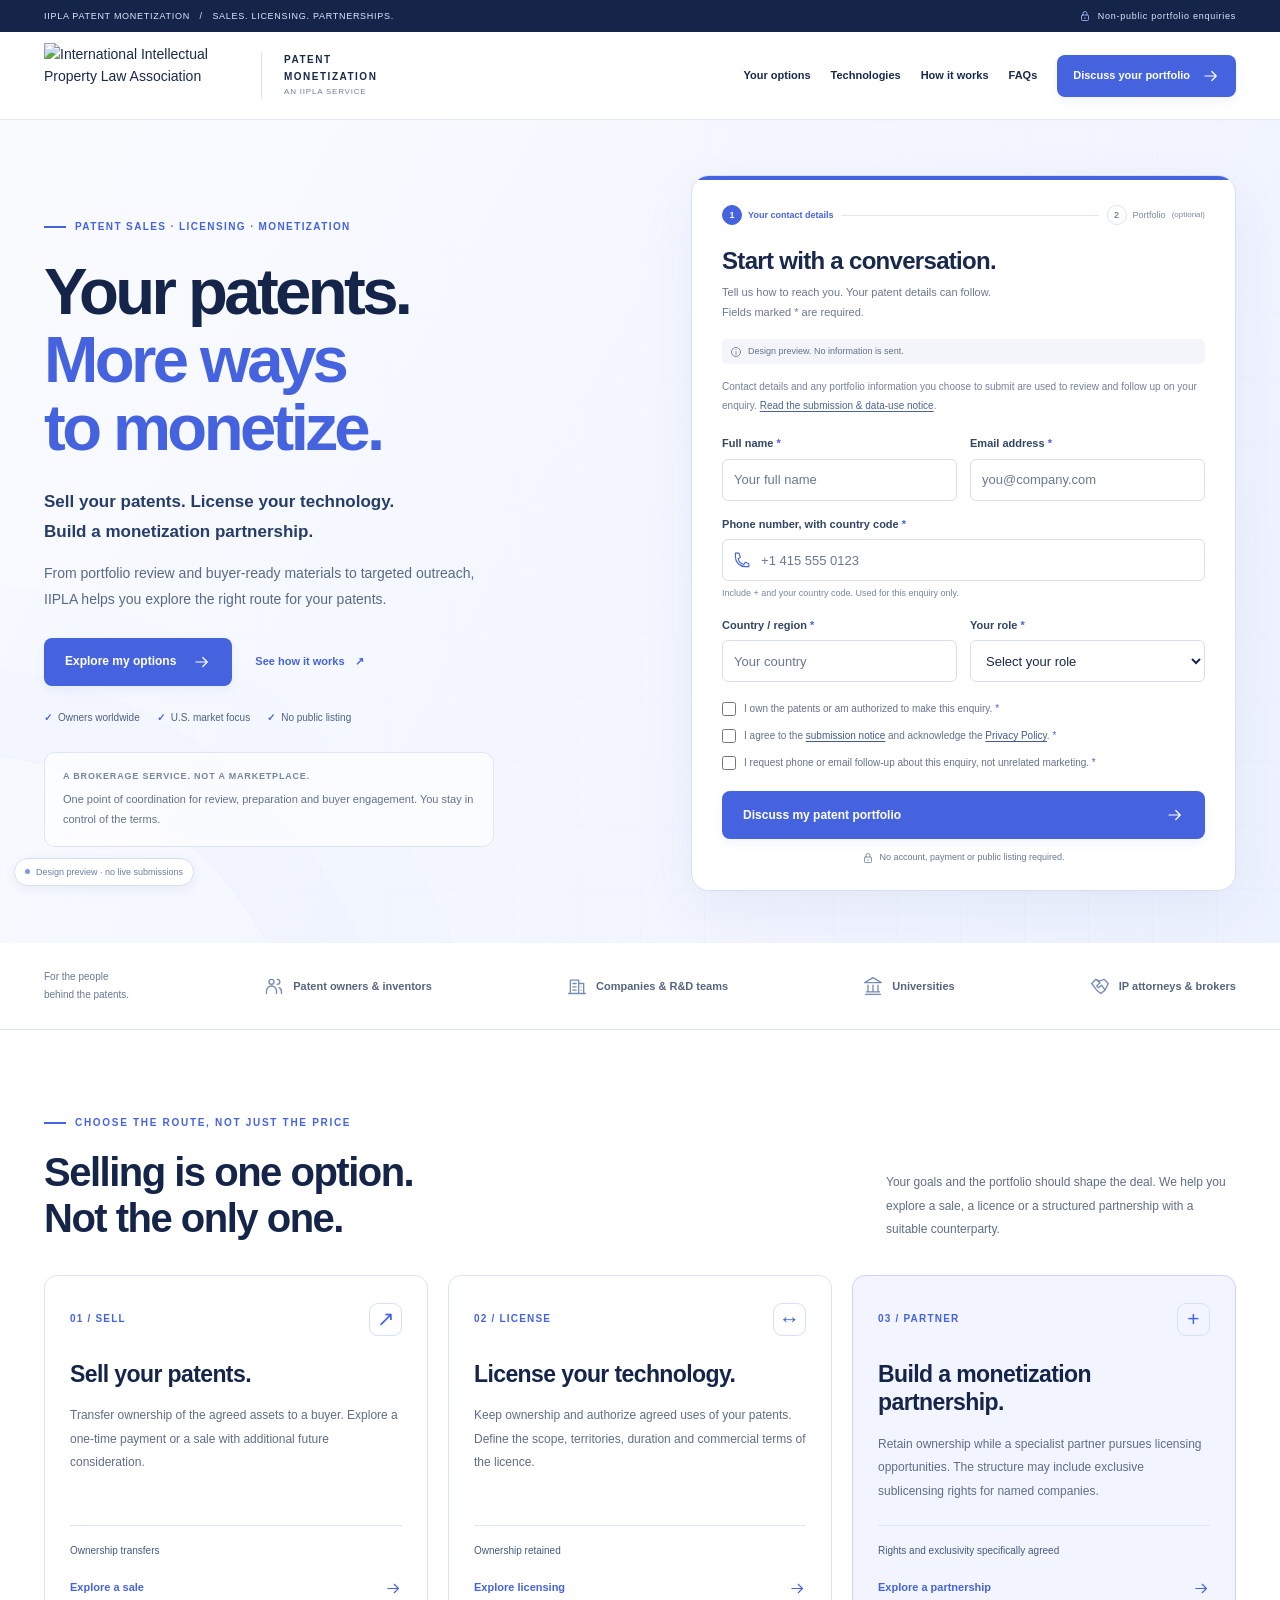
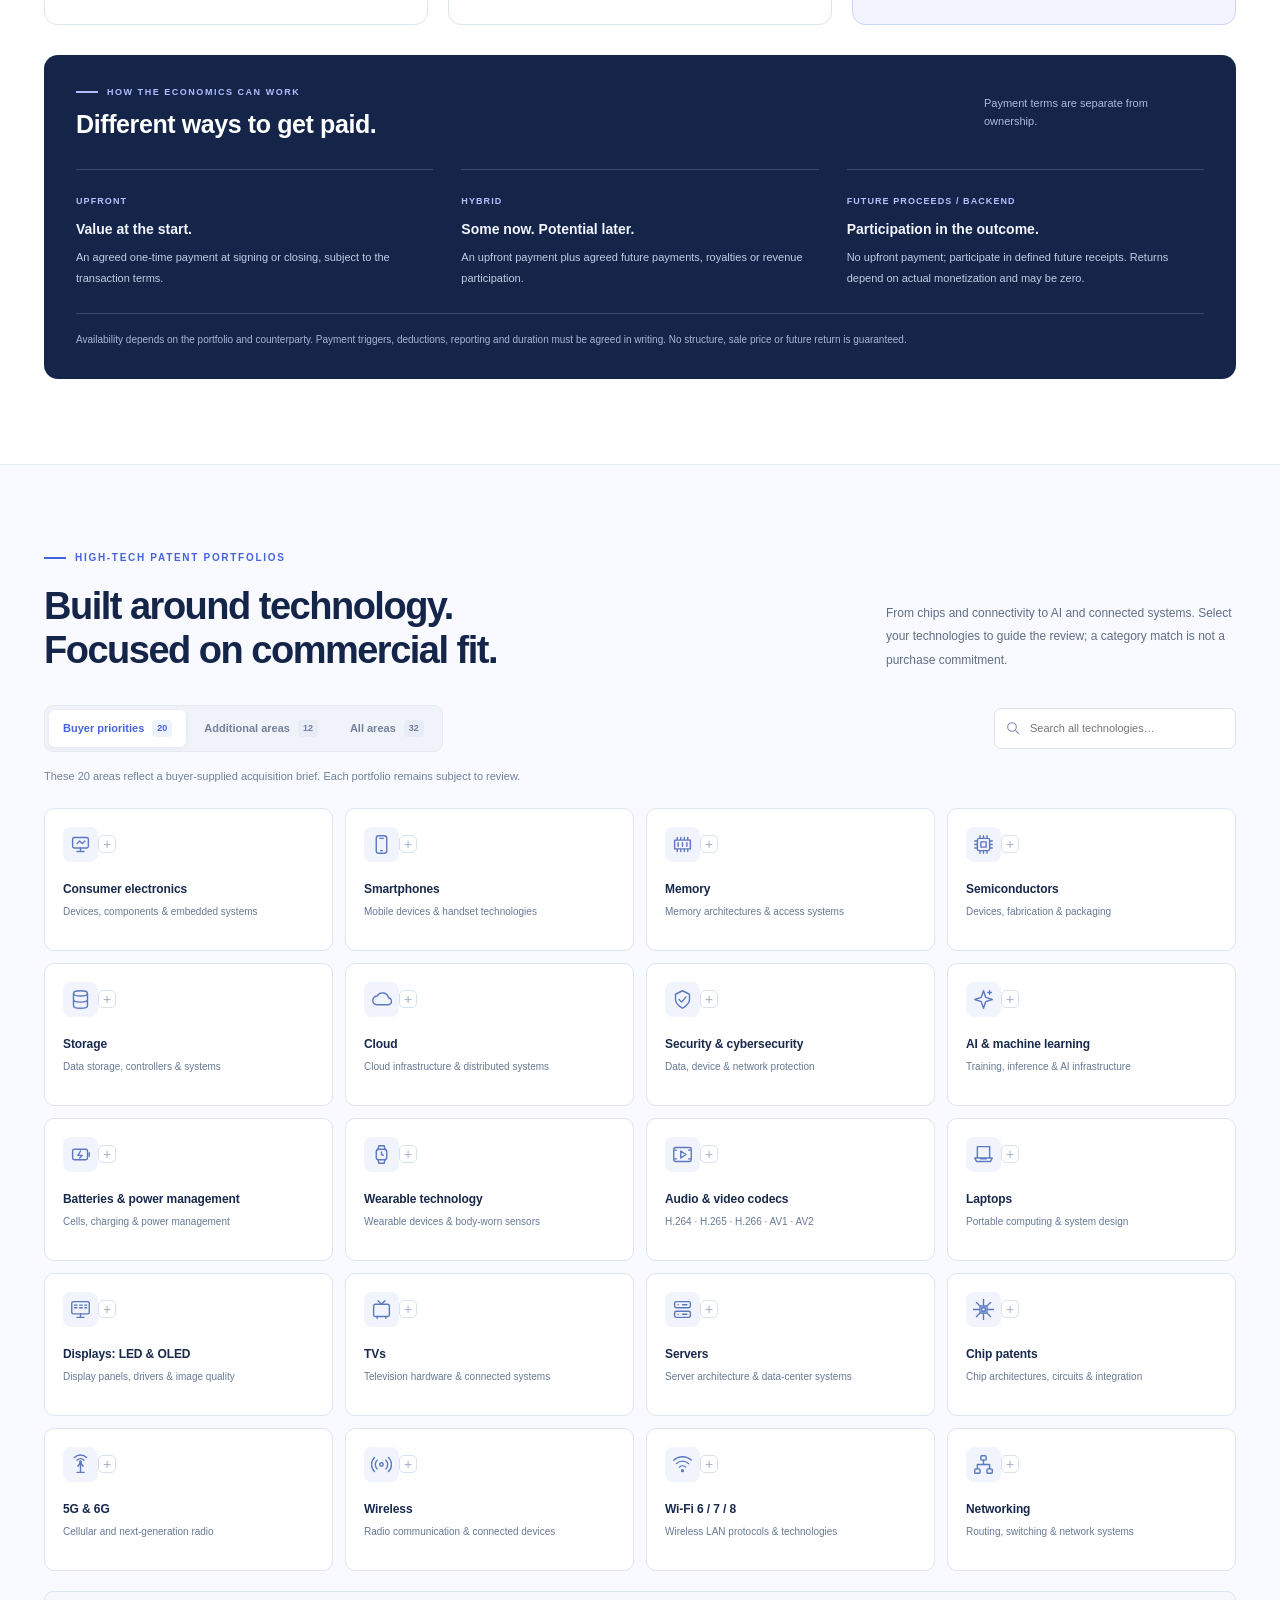
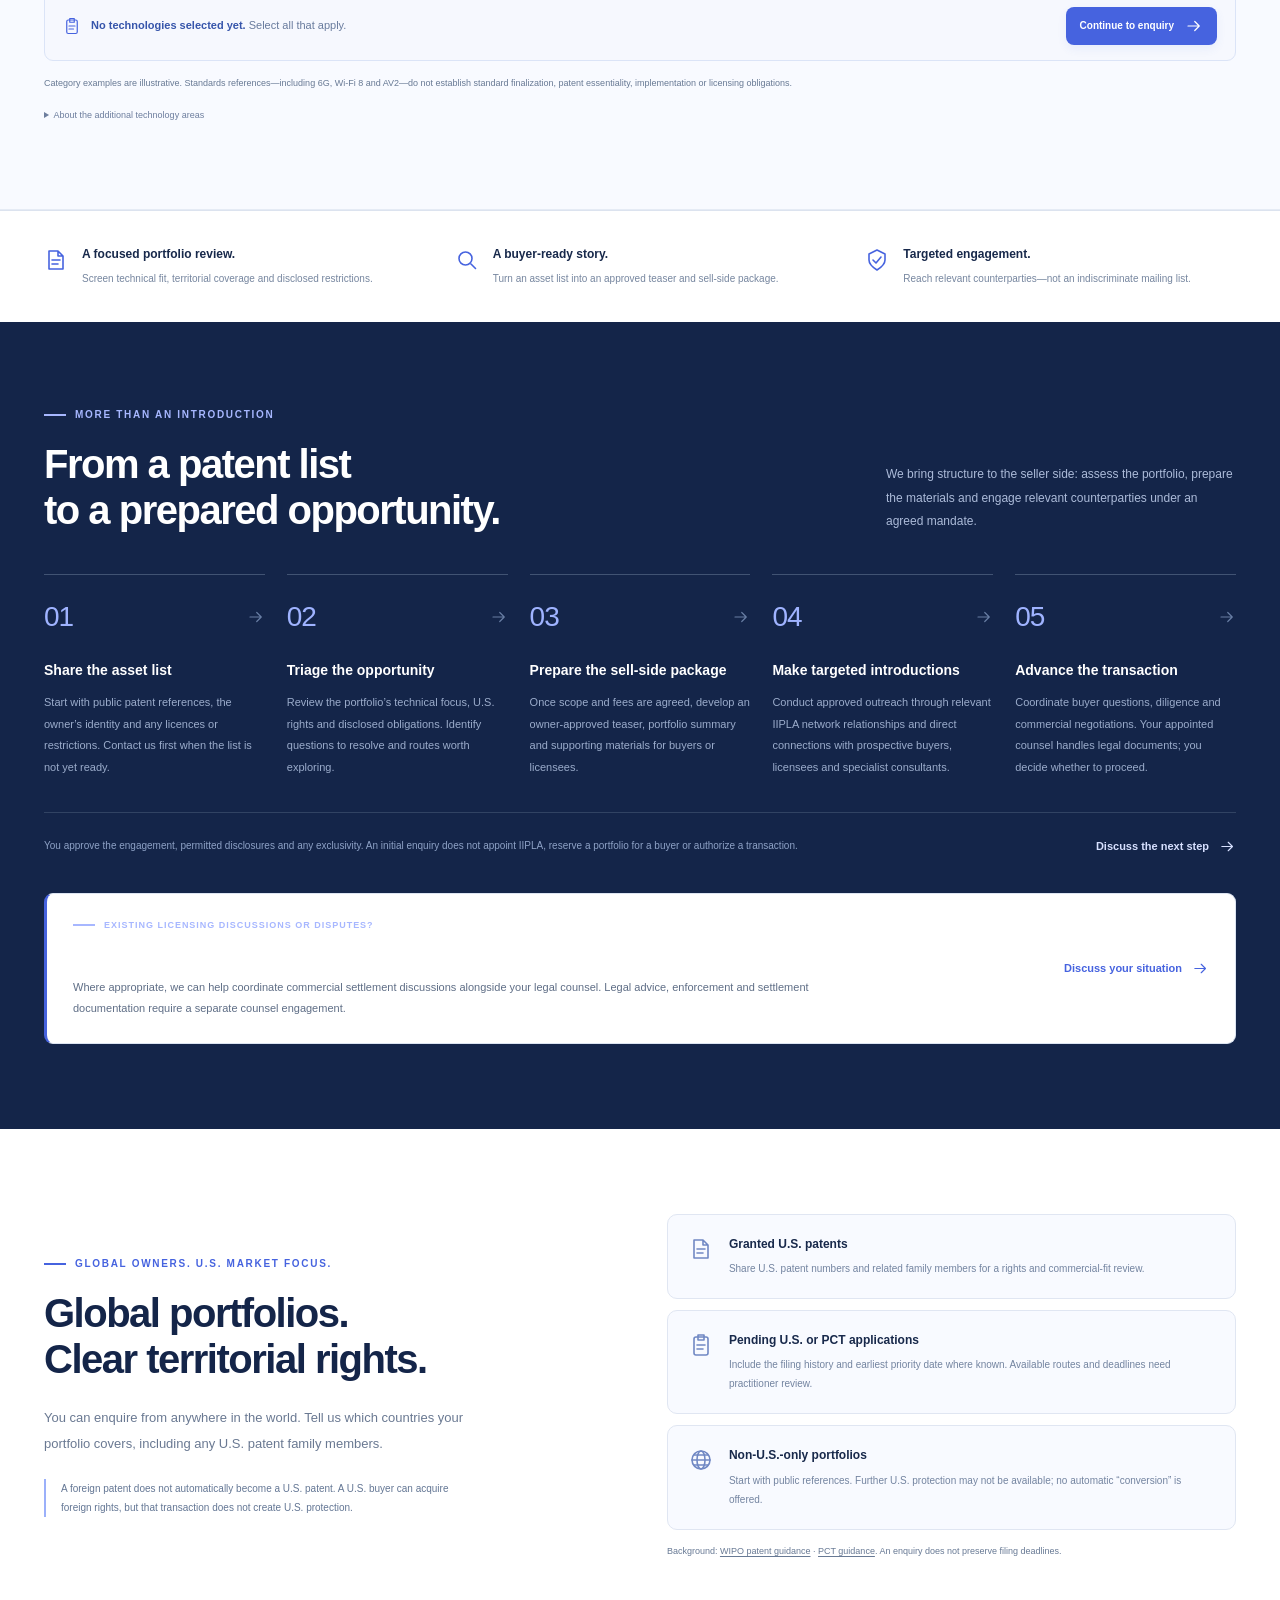
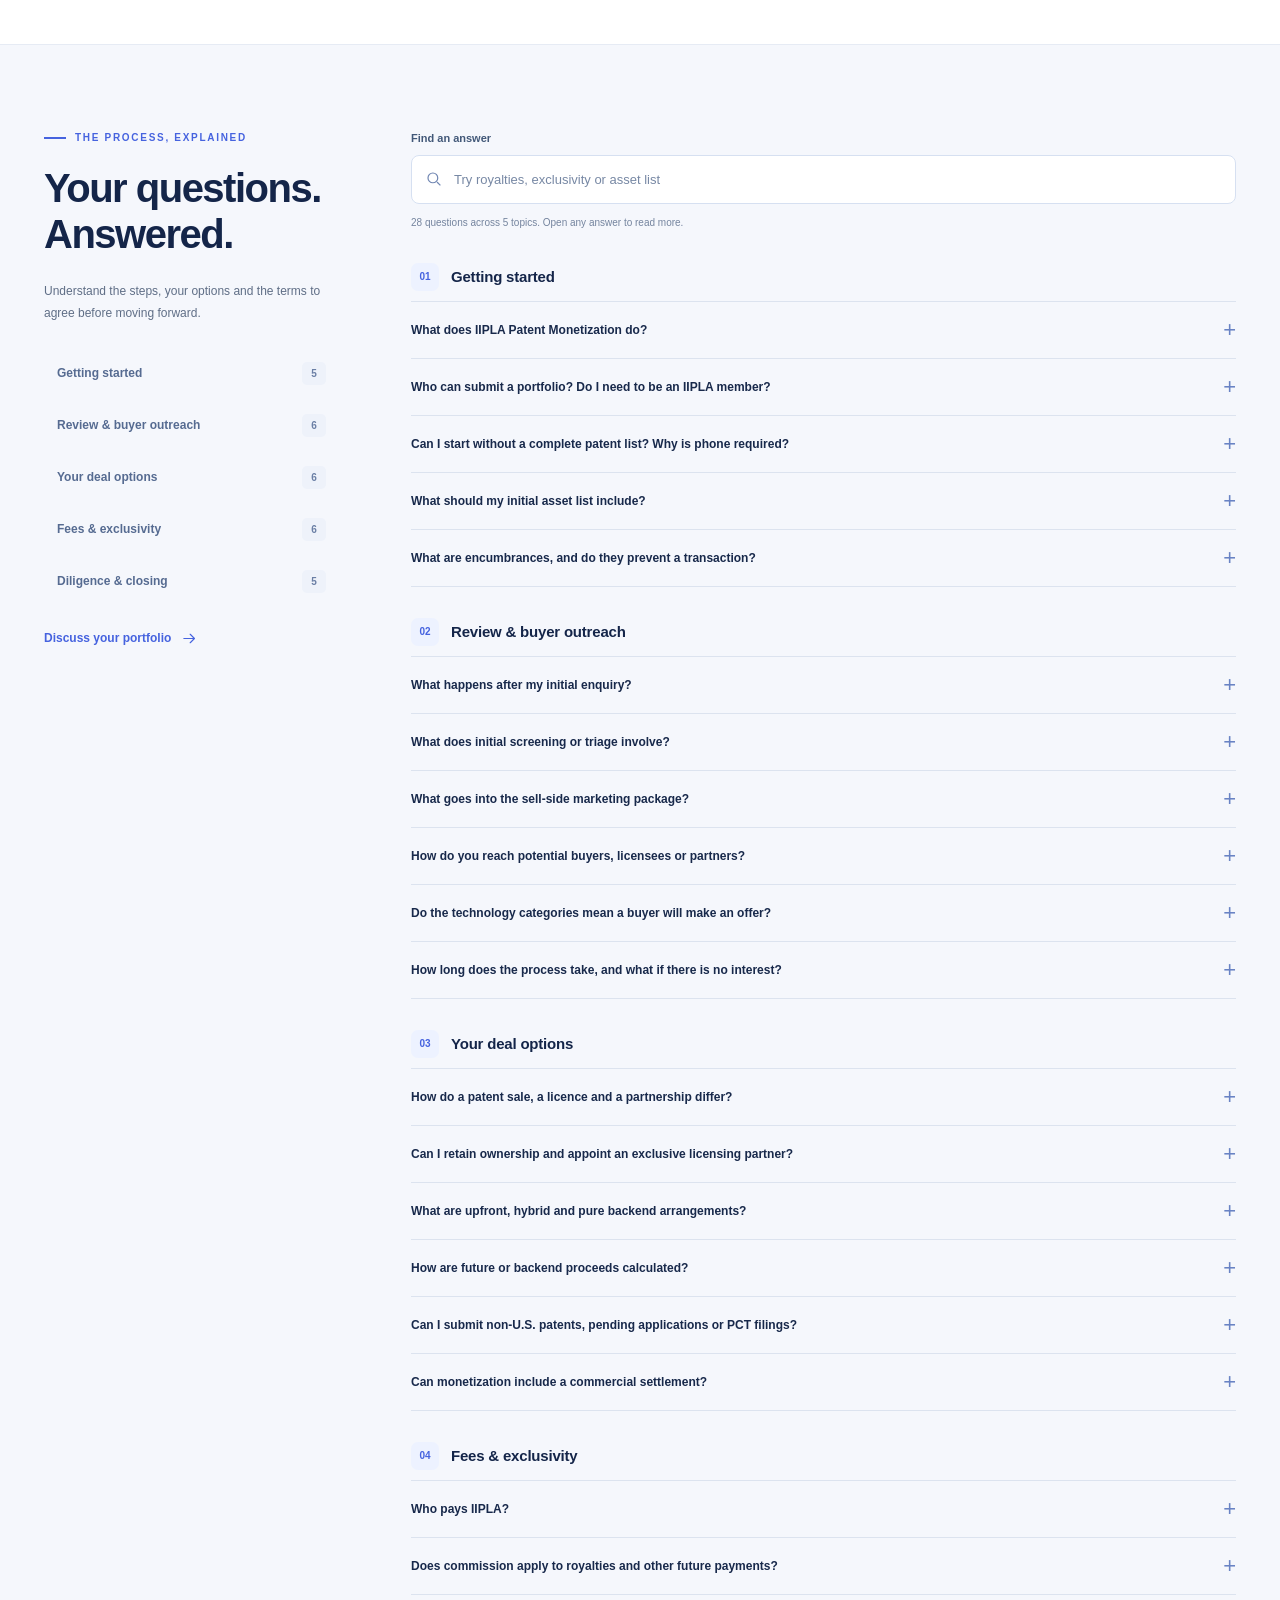
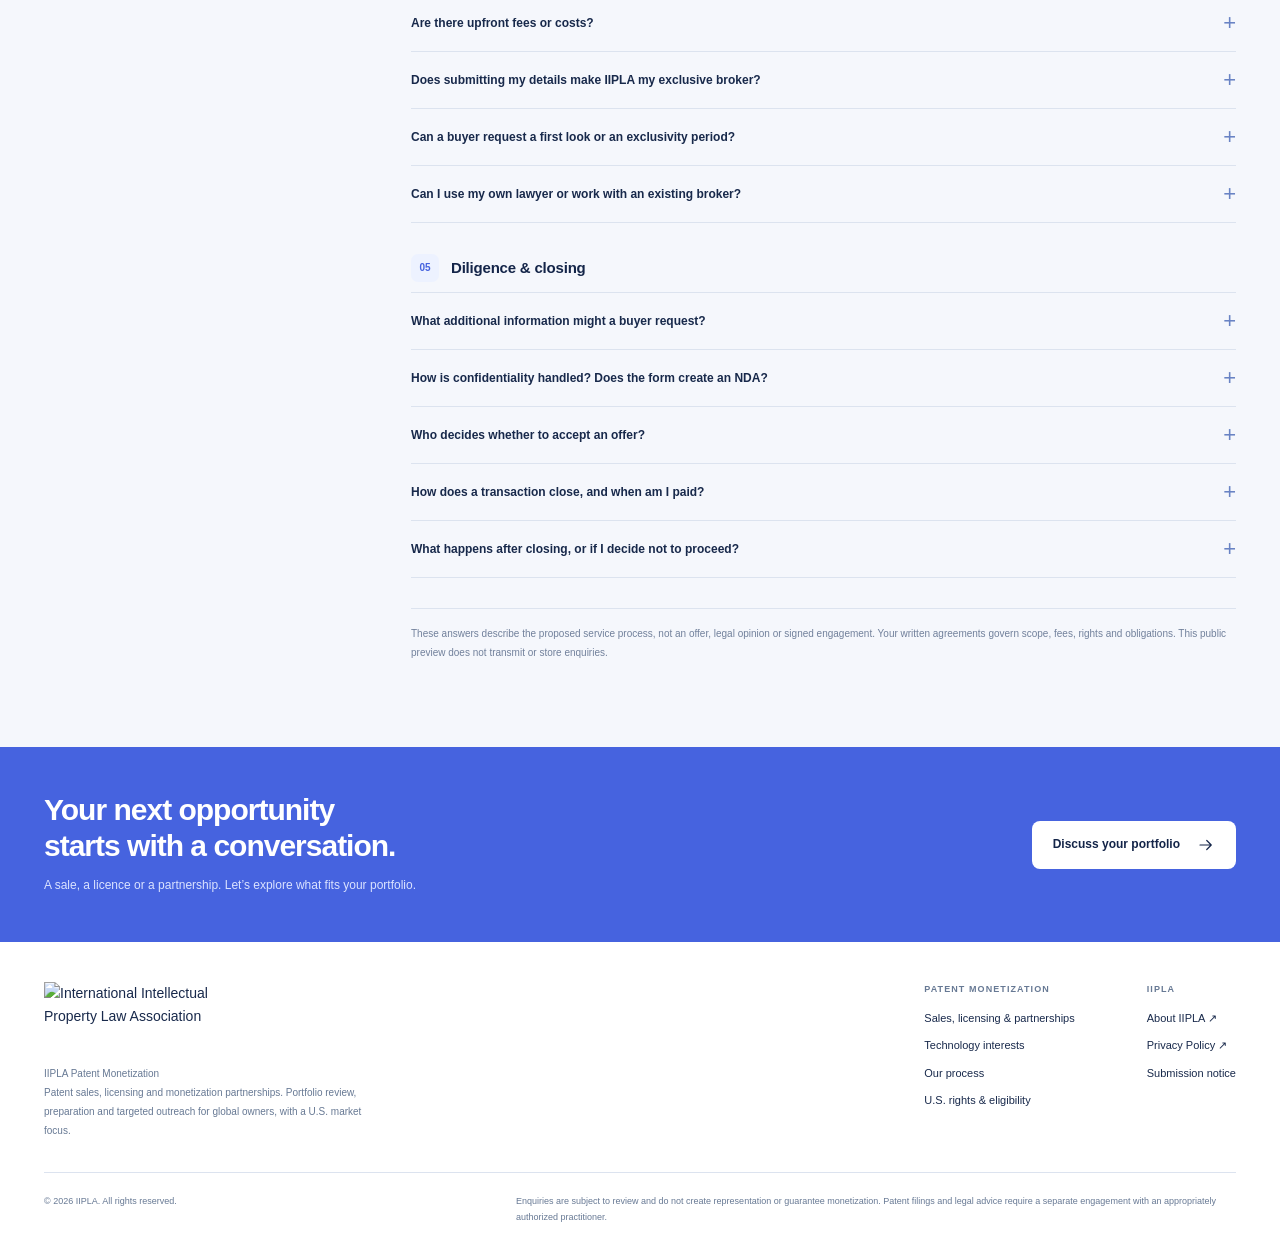
==== commit efe3d8f7: "Update IIPLA header to Patent Monetization; add process FAQs and submission notice" ====
--- a/iipla-patent-brokerage/index.html
+++ b/iipla-patent-brokerage/index.html
@@ -1,5 +1,5 @@
 <!doctype html>
-<html lang="en"><head><meta charset="utf-8"><meta name="viewport" content="width=device-width,initial-scale=1"><title>IIPLA Patent Brokerage | Patent Sales, Licensing &amp; Monetization</title><meta name="description" content="Sell your patents, license your technology or explore a monetization partnership. IIPLA supports portfolio review, buyer-ready materials and targeted outreach. Start with a non-confidential enquiry."><meta name="robots" content="noindex,nofollow"><meta name="theme-color" content="#4663df"><!-- Preview only. See LAUNCH-HANDOFF.md before enabling live submissions or indexing. --><style>:root{--blue:#4663df;--blue-dark:#334dc0;--navy:#142549;--ink:#18294b;--muted:#5f6e86;--line:#dce3ef;--wash:#f5f7fc;--pale:#edf2ff;--white:#fff;--radius:16px;--max:1192px;--font:Inter,'Segoe UI',Arial,sans-serif}
+<html lang="en"><head><meta charset="utf-8"><meta name="viewport" content="width=device-width,initial-scale=1"><title>IIPLA Patent Monetization | Patent Sales, Licensing &amp; Monetization</title><meta name="description" content="Sell your patents, license your technology or explore a monetization partnership. IIPLA supports portfolio review, buyer-ready materials and targeted outreach. Start with a non-confidential enquiry."><meta name="robots" content="noindex,nofollow"><meta name="theme-color" content="#4663df"><!-- Preview only. See LAUNCH-HANDOFF.md before enabling live submissions or indexing. --><style>:root{--blue:#4663df;--blue-dark:#334dc0;--navy:#142549;--ink:#18294b;--muted:#5f6e86;--line:#dce3ef;--wash:#f5f7fc;--pale:#edf2ff;--white:#fff;--radius:16px;--max:1192px;--font:Inter,'Segoe UI',Arial,sans-serif}
 *{box-sizing:border-box}html{scroll-behavior:smooth;scroll-padding-top:104px}body{margin:0;background:white;color:var(--ink);font-family:var(--font);font-size:14px;line-height:1.6;-webkit-font-smoothing:antialiased}a{color:inherit;text-decoration:none}button,input,select,textarea{font:inherit}button{cursor:pointer;color:inherit}button,input,select,textarea,a{touch-action:manipulation}button:disabled{opacity:.6;cursor:wait}h1,h2,h3,p{margin:0}button:focus-visible,a:focus-visible,summary:focus-visible,input:focus-visible,select:focus-visible,textarea:focus-visible{outline:3px solid #91a7ff;outline-offset:3px}::selection{background:#dce4ff}svg{display:block}.icon{width:22px;height:22px;flex:none}.wrap{width:min(var(--max),calc(100% - 80px));margin:auto}.sr-only{position:absolute;width:1px;height:1px;padding:0;overflow:hidden;clip:rect(0,0,0,0);white-space:nowrap;border:0}[hidden]{display:none!important}.skip{position:fixed;z-index:100;top:-80px;left:16px;background:white;padding:12px 18px;box-shadow:0 4px 14px #0002}.skip:focus{top:12px}.eyebrow{display:flex;align-items:center;gap:9px;text-transform:uppercase;font-size:10px;font-weight:750;letter-spacing:.17em;color:var(--blue)}.eyebrow:before{content:'';height:2px;width:22px;background:currentColor}.btn{display:inline-flex;align-items:center;justify-content:center;gap:17px;border:1px solid transparent;border-radius:8px;padding:13px 20px;min-height:48px;font-size:12px;font-weight:650;line-height:1.45;transition:background .18s,box-shadow .18s,transform .18s;text-align:center}.btn:hover{transform:translateY(-1px)}.btn .icon{width:18px;height:18px}.btn-primary{background:var(--blue);color:white;box-shadow:0 4px 10px #4663df14}.btn-primary:hover{background:var(--blue-dark);box-shadow:0 7px 18px #4663df26}.btn-white{background:white;color:var(--navy)}.btn-white:hover{background:#eef2ff}.btn-outline{border-color:var(--line);background:white;color:var(--navy)}.btn-outline:hover{background:var(--wash)}.text-link{display:inline-flex;align-items:center;gap:10px;font-size:12px;font-weight:650;background:none;border:0;padding:0;color:var(--blue)}.text-link .icon{width:17px;height:17px}.underlined{text-decoration:underline;text-underline-offset:3px}.topbar{background:var(--navy);color:#dce6ff;height:32px;font-size:9px;letter-spacing:.08em}.topbar .wrap{height:100%;display:flex;align-items:center;justify-content:space-between;gap:20px}.topbar span{display:flex;align-items:center;gap:7px}.topbar .icon{width:12px;height:12px;color:#aebeff}.site-header{height:88px;background:#ffffffed;border-bottom:1px solid #e4e9f1;position:sticky;top:0;z-index:40;backdrop-filter:blur(14px)}.header-inner{height:100%;display:flex;align-items:center;justify-content:space-between;gap:25px}.brand{display:flex;align-items:center;gap:23px;flex:none}.brand-logo{display:block;width:194px;height:auto}.division{padding-left:22px;border-left:1px solid var(--line);font-size:10px;font-weight:750;text-transform:uppercase;letter-spacing:.15em;line-height:1.65}.division small{display:block;font-size:8px;color:#70809c;letter-spacing:.1em;font-weight:500}.nav{display:flex;align-items:center;gap:25px}.nav>a{font-size:11px;font-weight:600}.nav>a:not(.btn):hover{color:var(--blue)}.nav .btn{min-height:42px;font-size:11px;padding:10px 15px;gap:12px}.menu-toggle{display:none;border:0;background:none;padding:8px}
 .hero{position:relative;overflow:hidden;background:linear-gradient(118deg,#f9fbff 0%,#f3f6ff 57%,#edf2ff 100%);padding:57px 0 52px}.hero:before{content:'';position:absolute;inset:0;background-image:linear-gradient(#4663df05 1px,transparent 1px),linear-gradient(90deg,#4663df05 1px,transparent 1px);background-size:64px 64px;pointer-events:none;mask-image:linear-gradient(135deg,transparent 20%,black 90%)}.hero:after{position:absolute;content:'';width:730px;height:730px;border:1px solid #4663df0c;border-radius:50%;left:-420px;bottom:-540px;box-shadow:0 0 0 85px #4663df03,0 0 0 170px #4663df02;pointer-events:none}.hero-grid{position:relative;z-index:1;display:grid;grid-template-columns:1.08fr 1fr;gap:77px;align-items:center}.hero-copy .eyebrow{margin-bottom:25px}.hero h1{font-size:clamp(56px,5.1vw,73px);letter-spacing:-3.7px;line-height:1.055;font-weight:600;color:var(--navy)}.hero h1 span{color:var(--blue)}.hero-description{font-size:15px;line-height:1.95;color:#586a86;max-width:435px;margin-top:26px}.hero-proof{display:flex;flex-wrap:wrap;gap:10px 20px;margin-top:24px;font-size:10px;color:#4e6181}.hero-proof span{display:flex;align-items:center;gap:6px}.hero-proof .icon{width:15px;height:15px;color:var(--blue)}.hero-copy>.text-link{margin-top:33px}.hero-route{max-width:433px;background:#ffffffa8;border:1px solid #dce4f5;border-radius:11px;padding:18px 19px;margin-top:36px}.route-label{font-size:9px;font-weight:650;letter-spacing:.11em;text-transform:uppercase;color:#7586a2;margin-bottom:13px}.route-flow{display:flex;align-items:center;justify-content:space-between;gap:8px}.route-flow>div{font-size:11px;font-weight:650;display:flex;align-items:center;gap:8px;line-height:1.4}.route-flow>div>.icon{height:18px;width:18px;color:var(--blue)}.route-flow>.icon{height:15px;width:15px;color:#9eabc5}.route-flow>div:last-child{color:var(--blue)}.lead-card{background:white;border:1px solid #d7e0f2;border-radius:18px;padding:29px 30px 25px;box-shadow:0 18px 56px #203d8610,0 2px 8px #203d8604;position:relative;overflow:hidden;min-width:0;scroll-margin-top:110px}.lead-card:before{content:'';position:absolute;left:0;right:0;top:0;height:4px;background:var(--blue)}.mini-progress{display:flex;align-items:center;gap:8px;font-size:9px;color:#7b89a2;margin-bottom:20px}.mini-progress>span{display:flex;gap:6px;align-items:center}.mini-progress b{display:flex;align-items:center;justify-content:center;border:1px solid #dce3f1;width:20px;height:20px;border-radius:50%;font-size:9px;font-weight:600}.mini-progress .current{color:var(--blue);font-weight:650}.mini-progress .current b{border-color:var(--blue);background:var(--blue);color:white}.mini-progress i{display:block;flex:1;height:1px;background:#e1e7f2}.lead-card h2{font-size:24px;line-height:1.3;letter-spacing:-.7px;font-weight:650}.lead-intro{font-size:11px;color:#6b7891;margin-top:7px;line-height:1.8}.preview-note{display:flex;align-items:center;gap:6px;color:#63718b;background:#f3f5fa;border-radius:5px;padding:6px 8px;font-size:9px;line-height:1.5;margin-top:16px}.preview-note .icon{width:12px;height:12px}.fields{display:grid;grid-template-columns:1fr 1fr;gap:15px 13px;margin-top:20px}.field{min-width:0}.full{grid-column:1/-1}.field label,.field-label{display:block;font-size:10px;font-weight:650;margin-bottom:6px;color:#314564}.required{color:var(--blue)}.optional{font-size:9px;color:#7c8aa2;font-weight:400}.field input:not([type=checkbox]),.field select,.field textarea{width:100%;border:1px solid #d7dfed;background:white;border-radius:6px;padding:10px 11px;min-height:42px;font-size:12px;color:var(--ink);line-height:1.5;transition:border .15s,box-shadow .15s}.field input:focus,.field select:focus,.field textarea:focus{border-color:var(--blue);box-shadow:0 0 0 3px #4663df0e}.field input::placeholder,.field textarea::placeholder{color:#677994}.field textarea{min-height:108px;resize:vertical}.field small{display:block;font-size:9px;line-height:1.7;color:#7786a0;margin-top:5px}.field input[aria-invalid=true],.field select[aria-invalid=true],.field textarea[aria-invalid=true]{border-color:#b6404e}.phone-wrap{position:relative}.phone-wrap .icon{position:absolute;left:12px;top:12px;width:17px;height:17px;color:var(--blue)}.phone-wrap input{padding-left:38px!important}.consents{display:flex;flex-direction:column;gap:9px;margin-top:18px}.check{display:flex;align-items:flex-start;gap:8px;cursor:pointer;font-size:9px;line-height:1.8;color:#63728d}.check input{width:14px;height:14px;flex:none;accent-color:var(--blue);margin:2px 0 0}.check a,.inline-notice{text-decoration:underline;text-underline-offset:2px;color:#415a8c}.inline-notice{padding:0;border:0;background:none;font:inherit}.selected-lead{font-size:9px;color:var(--blue);background:var(--pale);border-radius:5px;padding:7px 9px;margin-top:13px;overflow-wrap:anywhere;line-height:1.7}.lead-submit{width:100%;margin-top:19px;justify-content:space-between}.form-tail{display:flex;justify-content:center;align-items:center;gap:5px;text-align:center;font-size:9px;color:#677994;margin-top:11px}.form-tail .icon{width:12px;height:12px}.form-error{border:1px solid #ecd0d6;border-radius:6px;background:#fff4f5;color:#923445;padding:10px 12px;font-size:11px;line-height:1.7;margin-top:15px}.form-error:focus{outline:none}.notice-success{background:#eef3ff;border:1px solid #cbd8fa;border-radius:8px;padding:14px;font-size:11px;color:#435a88;line-height:1.8}.receipt-icon{height:47px;width:47px;display:flex;justify-content:center;align-items:center;border-radius:50%;background:var(--pale);color:var(--blue);margin-bottom:20px}.lead-receipt>p{font-size:12px;color:var(--muted);line-height:1.9;margin-top:15px}.lead-receipt .btn{width:100%;margin-top:22px}.lead-receipt>.text-link{margin-top:16px;font-size:11px}.lead-receipt .receipt-reference{font-size:10px;margin-top:15px;color:#677994;overflow-wrap:anywhere}
 .audience{border-bottom:1px solid var(--line);padding:25px 0;background:white}.audience-inner{display:flex;align-items:center;justify-content:space-between;gap:25px}.audience-title{font-size:10px;color:#677994;max-width:145px;line-height:1.8}.audience-item{display:flex;align-items:center;gap:9px;font-size:11px;font-weight:600;line-height:1.5;color:#546580}.audience-item .icon{height:20px;width:20px;color:#778bb4}.section{padding:85px 0}.section-heading{display:flex;align-items:flex-end;justify-content:space-between;gap:60px;margin-bottom:33px}.section-heading .eyebrow{margin-bottom:18px}.section-heading h2,.section-title{font-size:40px;letter-spacing:-1.5px;line-height:1.16;font-weight:600;color:var(--navy)}.section-heading>p{max-width:350px;font-size:12px;line-height:1.95;color:var(--muted)}.technologies{background:#fff}.tech-controls{display:flex;justify-content:space-between;align-items:center;gap:25px;margin-bottom:15px}.scope-tabs{display:flex;gap:4px;padding:4px;background:#f0f3fa;border:1px solid #e6eaf2;border-radius:9px}.scope-tab{display:inline-flex;align-items:center;justify-content:center;gap:8px;min-height:37px;border:0;background:transparent;border-radius:6px;font-size:11px;padding:8px 14px;color:#73809a;font-weight:600}.scope-tab[aria-pressed=true]{background:white;color:var(--blue);box-shadow:0 1px 5px #182d5310}.scope-tab b{font-size:9px;display:inline-flex;min-width:20px;justify-content:center;background:#e7ecf6;color:#7081a0;border-radius:4px;padding:1px 4px;line-height:1.6}.scope-tab[aria-pressed=true] b{background:var(--pale);color:var(--blue)}.tech-search{position:relative;width:242px;flex:none}.tech-search .icon{position:absolute;left:11px;top:12px;width:16px;height:16px;color:#7f8da6}.tech-search input{width:100%;border:1px solid var(--line);border-radius:7px;background:#fff;min-height:41px;font-size:11px;padding:10px 13px 10px 35px;color:var(--ink)}.scope-description{font-size:11px;color:#71809b;line-height:1.8;margin-bottom:21px}.tech-grid{display:grid;grid-template-columns:repeat(4,1fr);gap:12px}.tech-card{border:1px solid #dee5f0;border-radius:10px;padding:18px 18px 16px;background:#fff;min-height:143px;display:flex;flex-direction:column;text-align:left;transition:background .15s,border .15s,transform .15s,box-shadow .15s;min-width:0}.tech-card:hover{border-color:#9cabdf;transform:translateY(-2px);box-shadow:0 6px 16px #224ea909}.tech-top{display:flex;align-items:center;justify-content:space-between;margin-bottom:18px}.tech-icon{display:flex;align-items:center;justify-content:center;width:35px;height:35px;border-radius:8px;background:#f1f4fc;color:#5c78bf}.tech-icon .icon{height:21px;width:21px}.tech-select{width:18px;height:18px;border:1px solid #d9e1ef;border-radius:5px;display:flex;align-items:center;justify-content:center;color:#a5b1c6;font-size:14px;font-weight:400;line-height:1}.tech-card[aria-pressed=true]{border-color:var(--blue);background:#f4f7ff}.tech-card[aria-pressed=true] .tech-select{background:var(--blue);border-color:var(--blue);color:white}.tech-card[aria-pressed=true] .tech-icon{background:#e5ecff;color:var(--blue)}.tech-card strong{font-size:12px;line-height:1.5;font-weight:650;letter-spacing:-.1px}.tech-card small{display:block;font-size:10px;color:#677994;line-height:1.75;margin-top:5px}.tech-empty{border:1px dashed var(--line);padding:28px;text-align:center;color:var(--muted);font-size:12px;border-radius:9px}.selected-bar{display:flex;align-items:center;justify-content:space-between;gap:20px;border:1px solid #dbe4f7;background:#f6f8fe;border-radius:9px;padding:15px 18px;margin-top:20px}.selected-info{display:flex;align-items:center;gap:10px;font-size:11px;color:#687b9d;line-height:1.7}.selected-info .icon{height:18px;width:18px;color:var(--blue)}.selected-info strong{color:#3655ab;font-weight:650}.selected-actions{display:flex;align-items:center;gap:18px;flex:none}.selected-actions .btn{min-height:38px;font-size:10px;padding:9px 13px;gap:11px}.clear-categories{font-size:10px;color:#7182a3;border:0;background:transparent;text-decoration:underline}.category-source{font-size:9px;color:#677994;line-height:1.85;margin-top:16px}.category-source summary{cursor:pointer;color:#6d7e9e;display:list-item}.category-source p{margin-top:7px;max-width:970px}.category-source a{text-decoration:underline;text-underline-offset:2px;color:#536fae}.category-caveat{font-size:9px;color:#677994;line-height:1.8;margin-top:14px}
@@ -20,10 +20,48 @@
 @media(max-width:850px){.hero h1{font-size:52px}.hero-grid{gap:27px}.hero-lede{font-size:14px}.hero-actions{gap:18px}.options-grid{gap:12px}.option-card{padding:22px 17px}.option-card h3{font-size:20px}.option-card>p{font-size:11px}.payment-panel{padding:27px}.payment-grid{gap:22px}.hero-route{padding:14px}.hero-route p{font-size:10px}.hero-proof{font-size:9px;gap:8px 12px}.technologies .section-heading h2{font-size:33px}}
 @media(max-width:680px){.hero{padding:39px 0 35px}.hero-grid{grid-template-columns:1fr;gap:30px}.hero h1{font-size:56px;line-height:1.055;letter-spacing:-2.9px}.hero-copy .eyebrow{font-size:9px;letter-spacing:.12em;margin-bottom:21px}.hero-lede{font-size:15px;margin-top:21px;line-height:1.75}.hero-description{font-size:13px;line-height:1.9;margin-top:13px}.hero-actions{gap:19px;margin-top:23px}.hero-actions .btn{font-size:12px;padding:13px 16px}.hero-actions .text-link{font-size:11px}.hero-proof{font-size:9px;gap:9px 14px;margin-top:20px}.hero-route{display:none}.brand-logo{width:153px}.division{padding-left:12px}.options-grid{grid-template-columns:1fr;gap:14px}.option-card{padding:23px}.option-top{margin-bottom:18px}.option-card h3{max-width:100%;font-size:25px}.option-card>p{font-size:12px;margin-top:13px}.ownership-note{margin-top:20px;margin-bottom:16px;padding-top:14px}.option-card .text-link{font-size:12px;justify-content:space-between}.payment-panel{padding:24px 22px;margin-top:22px}.payment-heading{flex-direction:column;align-items:flex-start;gap:12px}.payment-heading h3{font-size:25px}.payment-heading>p{max-width:none}.payment-grid{grid-template-columns:1fr;gap:20px;margin-top:22px}.payment-grid h4{font-size:15px}.payment-grid p{font-size:12px}.payment-note{font-size:10px}.technologies .section-heading h2{font-size:32px}.process-grid{grid-template-columns:1fr;gap:25px}.process-item{display:grid;grid-template-columns:36px 1fr;gap:0 18px;padding-top:17px}.process-top{grid-row:1/3;margin:0;align-items:flex-start}.process-top>.icon{display:none}.process-top>span{font-size:23px}.process-item h3{font-size:16px;margin:1px 0 8px}.process-item p{font-size:12px}.settlement-note{padding:20px 18px;margin-top:26px;gap:16px}.settlement-note h3{font-size:19px}.settlement-note p{font-size:12px}.settlement-note .eyebrow{font-size:8px;line-height:1.8;letter-spacing:.09em}.disclosure-block{padding:20px 16px}.disclosure-block h3{font-size:17px}.disclosure-block>p{font-size:11px}.faq-list details p{font-size:12px}.footer-links{gap:25px}.footer-links>div:first-child{max-width:180px}.nav .btn{font-size:13px}.nav{gap:18px}}
 @media(max-width:365px){.hero h1{font-size:49px}.brand-logo{width:139px}.hero-actions{gap:15px}.hero-actions .btn{padding:12px 13px;font-size:11px}.hero-actions .text-link{font-size:10px}.hero-proof{gap:7px 10px;font-size:8px}.division{font-size:8px}.hero-copy .eyebrow{font-size:8px}}
-</style><meta name="iipla-preview-version" content="3.0-2026-09-22"><meta property="og:title" content="IIPLA Patent Brokerage | More ways to monetize your patents"><meta property="og:description" content="Patent sales, licensing and structured monetization partnerships. Explore your options with IIPLA."><meta property="og:type" content="website"></head>
+</style><meta name="iipla-preview-version" content="4.1-2026-09-22"><meta property="og:title" content="IIPLA Patent Monetization | More ways to monetize your patents"><meta property="og:description" content="Patent sales, licensing and structured monetization partnerships. Explore your options with IIPLA."><meta property="og:type" content="website"><style id="monetization-faq-styles">
+/* Patent Monetization / searchable process guide */
+.faq-grid{grid-template-columns:295px minmax(0,1fr);gap:72px;align-items:start}
+.faq-intro{position:sticky;top:114px}.faq-intro>p{max-width:270px}
+.faq-nav{display:flex;flex-direction:column;gap:5px;margin-top:25px}
+.faq-nav a{display:flex;align-items:center;justify-content:space-between;gap:14px;padding:11px 12px;border:1px solid transparent;border-radius:7px;font-size:12px;font-weight:600;color:#566b91}
+.faq-nav a:hover,.faq-nav a:focus-visible{background:#edf2ff;border-color:#dce4f8;color:var(--blue)}
+.faq-nav-count{display:inline-flex;align-items:center;justify-content:center;min-width:24px;height:23px;border-radius:5px;background:#eef2fa;color:#6b7fa5;font-size:10px;font-weight:600}
+.faq-search-label{display:block;font-size:11px;font-weight:650;margin-bottom:8px;color:#425878}
+.faq-search-row{display:flex;align-items:center;gap:14px}.faq-search-box{position:relative;flex:1;min-width:0}
+.faq-search-box>.icon{position:absolute;left:14px;top:15px;height:18px;width:18px;color:#7086b2}
+.faq-search-box input{width:100%;height:49px;border:1px solid #d6e0f1;border-radius:8px;padding:12px 15px 12px 42px;color:var(--ink);background:#fff;font-size:13px}
+.faq-search-box input::placeholder{color:#7788a4}.faq-clear{font-size:11px;white-space:nowrap}
+.faq-search-status{font-size:10px;color:#74849e;margin-top:10px;line-height:1.8}
+.faq-group{scroll-margin-top:110px;margin-top:31px}.faq-group-head{display:flex;align-items:center;gap:12px;margin-bottom:10px}
+.faq-group-number{display:flex;align-items:center;justify-content:center;width:28px;height:28px;border-radius:7px;background:var(--pale);color:var(--blue);font-size:10px;font-weight:700}
+.faq-group-head h3{font-size:15px;letter-spacing:-.2px;font-weight:650;color:var(--navy)}
+.faq-list details{padding:17px 0}.faq-list details p{font-size:12px;line-height:1.95;padding-right:20px}
+.faq-list summary{font-size:12px;line-height:1.6;min-height:22px}.faq-list .faq-reference{font-size:10px;padding-top:9px;line-height:1.8}.faq-reference a{text-decoration:underline;text-underline-offset:3px}
+.faq-empty{padding:28px;border:1px dashed #cbd8ee;border-radius:9px;background:#f7f9fe;font-size:12px;color:#617594;margin-top:20px;line-height:1.9}
+.faq-contract-note{border-top:1px solid var(--line);margin-top:30px;padding-top:16px;font-size:10px;line-height:1.85;color:#71809b}
+@media(max-width:1050px){.faq-grid{grid-template-columns:235px minmax(0,1fr);gap:38px}.division{font-size:9px;letter-spacing:.09em}}
+@media(max-width:680px){.faq-grid{grid-template-columns:1fr;gap:26px}.faq-intro{position:static}.faq-intro>p{max-width:none}.faq-nav{display:grid;grid-template-columns:1fr 1fr;gap:5px;margin-top:19px}.faq-nav a{font-size:10px;padding:9px 8px;background:#f3f6fc;gap:6px}.faq-nav-count{min-width:20px;height:20px;font-size:9px}.faq-search-box input{font-size:16px}.faq-group-head h3{font-size:14px}.faq-list summary{font-size:12px}.faq-list details p{font-size:12px;padding-right:9px}.faq-group{margin-top:25px;scroll-margin-top:90px}.faq-clear{font-size:10px}.faq-search-row{gap:9px}.brand{gap:13px}.division{font-size:8px;letter-spacing:.065em;padding-left:13px}}
+@media(max-width:365px){.header-inner{gap:9px}.brand{gap:10px}.division{font-size:7.5px;padding-left:10px}.faq-nav a{font-size:9px}}
+</style><style id="submission-notice-styles">
+/* Submission notice: readable long-form modal, mobile and keyboard accessible. */
+.notice-dialog.notice-production{padding:0;width:min(830px,calc(100% - 32px));max-width:830px;max-height:calc(100dvh - 36px);overflow:hidden;border:1px solid #d5dfef;border-radius:16px;color:var(--ink);background:white;box-shadow:0 25px 90px #11274c35}
+.notice-production[open]{display:flex;flex-direction:column}.notice-production .dialog-heading{margin:0;padding:22px 26px 18px;border-bottom:1px solid var(--line);align-items:flex-start;flex:none;background:white;gap:18px}
+.notice-kicker{display:block;font-size:9px;letter-spacing:.13em;text-transform:uppercase;font-weight:700;color:var(--blue);margin-bottom:7px}
+.notice-production .dialog-heading h2{font-size:27px;font-family:var(--font);letter-spacing:-.7px;line-height:1.2;font-weight:600}.notice-production .notice-version{font-size:10px;color:#6b7c96;line-height:1.5;margin:7px 0 0}
+.notice-production .dialog-heading>.dialog-close{width:36px;height:36px;display:flex;align-items:center;justify-content:center;border-radius:7px;background:#f1f4fa;flex:none}
+.notice-body{overflow-y:auto;overscroll-behavior:contain;padding:22px 26px 28px;min-height:0;scrollbar-gutter:stable}.notice-production .notice-body p{font-size:13px;line-height:1.85;color:#556781;margin:10px 0 0}
+.notice-production #notice-purpose{margin-top:18px}.notice-preview{border:1px solid #dbe4f7;background:#f3f6fc;padding:13px 15px;border-radius:9px;font-size:12px;color:#435d8d}.notice-production .notice-preview p{font-size:11px;line-height:1.8;margin-top:5px}
+.notice-highlights{display:grid;grid-template-columns:repeat(3,1fr);gap:10px;margin:23px 0 8px}.notice-highlights>span{font-size:11px;line-height:1.65;background:#f5f7fc;border:1px solid #e3e9f5;border-radius:8px;padding:12px;color:#647490}.notice-highlights strong{display:block;color:#28456f;margin-bottom:4px;font-size:11px}
+.notice-section{padding-top:21px;margin-top:21px;border-top:1px solid #e5eaf2}.notice-section h3{font-size:14px;line-height:1.5;font-weight:650;color:var(--navy);letter-spacing:-.12px}.notice-data{margin:12px 0 0}.notice-data dt{font-size:12px;font-weight:650;color:#385377;margin-top:12px}.notice-data dd{font-size:12px;line-height:1.8;color:#61738e;margin:4px 0 0}
+.notice-actions{border-top:1px solid var(--line);background:white;padding:16px 26px;display:flex;align-items:center;justify-content:space-between;gap:18px;flex:none}.notice-actions>span{font-size:10px;color:#72819a;line-height:1.7}.notice-production .notice-actions .btn{margin:0;font-size:12px;min-height:43px;padding:11px 18px;background:var(--blue);color:white}.notice-production .notice-actions .btn:hover{background:var(--blue-dark)}
+.intake-disclosure{font-size:10px;line-height:1.85;color:#73809b;margin-top:14px}.intake-disclosure a,.intake-disclosure button{font:inherit;text-decoration:underline;text-underline-offset:2px;color:#4b6491;background:none;border:0;padding:0}
+@media(max-width:680px){.notice-dialog.notice-production{width:calc(100% - 20px);max-height:calc(100dvh - 22px);border-radius:12px}.notice-production .dialog-heading{padding:18px}.notice-production .dialog-heading h2{font-size:24px}.notice-body{padding:15px 18px 23px}.notice-highlights{grid-template-columns:1fr;gap:6px;margin-top:18px}.notice-highlights>span{padding:9px 11px}.notice-highlights strong{margin-bottom:2px}.notice-actions{padding:13px 18px;gap:12px}.notice-actions>span{font-size:9px}.notice-production .notice-actions .btn{font-size:11px;padding:10px 13px}.intake-disclosure{font-size:10px}}
+</style></head>
 <body id="top"><a class="skip" href="#main">Skip to content</a><noscript><div class="no-js">JavaScript is required for the enquiry forms and technology filters. This is a design preview; no information will be sent.</div></noscript>
-<div class="topbar"><div class="wrap"><span>IIPLA PATENT BROKERAGE &nbsp; / &nbsp; SALES. LICENSING. PARTNERSHIPS.</span><span><svg class="icon" viewBox="0 0 24 24" aria-hidden="true" fill="none" stroke="currentColor" stroke-width="1.6" stroke-linecap="round" stroke-linejoin="round"><rect x="5" y="10" width="14" height="11" rx="2"/><path d="M8 10V7a4 4 0 0 1 8 0v3m-4 5v2"/></svg> Non-public portfolio enquiries</span></div></div>
-<header class="site-header"><div class="wrap header-inner"><a href="#top" class="brand" aria-label="IIPLA Patent Brokerage, top of page"><img class="brand-logo" src="https://iipla.org/iipla-logo.png" width="215" height="72" alt="International Intellectual Property Law Association"><span class="division">Patent<br>Brokerage<small>An IIPLA service</small></span></a><nav class="nav" id="main-nav" aria-label="Main navigation"><a href="#options">Your options</a><a href="#technologies">Technologies</a><a href="#process">How it works</a><a href="#faq">FAQs</a><a href="#start" class="btn btn-primary" data-start data-cta="header">Discuss your portfolio <svg class="icon" viewBox="0 0 24 24" aria-hidden="true" fill="none" stroke="currentColor" stroke-width="1.6" stroke-linecap="round" stroke-linejoin="round"><path d="M4 12h15m-6-6 6 6-6 6"/></svg></a></nav><button class="menu-toggle" type="button" aria-label="Open navigation" aria-expanded="false" aria-controls="main-nav"><svg class="icon" viewBox="0 0 24 24" aria-hidden="true" fill="none" stroke="currentColor" stroke-width="1.6" stroke-linecap="round" stroke-linejoin="round"><path d="M4 6h16M4 12h16M4 18h16"/></svg></button></div></header>
+<div class="topbar"><div class="wrap"><span>IIPLA PATENT MONETIZATION &nbsp; / &nbsp; SALES. LICENSING. PARTNERSHIPS.</span><span><svg class="icon" viewBox="0 0 24 24" aria-hidden="true" fill="none" stroke="currentColor" stroke-width="1.6" stroke-linecap="round" stroke-linejoin="round"><rect x="5" y="10" width="14" height="11" rx="2"/><path d="M8 10V7a4 4 0 0 1 8 0v3m-4 5v2"/></svg> Non-public portfolio enquiries</span></div></div>
+<header class="site-header"><div class="wrap header-inner"><a href="#top" class="brand" aria-label="IIPLA Patent Monetization, top of page"><img class="brand-logo" src="https://iipla.org/iipla-logo.png" width="215" height="72" alt="International Intellectual Property Law Association"><span class="division">Patent<br>Monetization<small>An IIPLA service</small></span></a><nav class="nav" id="main-nav" aria-label="Main navigation"><a href="#options">Your options</a><a href="#technologies">Technologies</a><a href="#process">How it works</a><a href="#faq">FAQs</a><a href="#start" class="btn btn-primary" data-start data-cta="header">Discuss your portfolio <svg class="icon" viewBox="0 0 24 24" aria-hidden="true" fill="none" stroke="currentColor" stroke-width="1.6" stroke-linecap="round" stroke-linejoin="round"><path d="M4 12h15m-6-6 6 6-6 6"/></svg></a></nav><button class="menu-toggle" type="button" aria-label="Open navigation" aria-expanded="false" aria-controls="main-nav"><svg class="icon" viewBox="0 0 24 24" aria-hidden="true" fill="none" stroke="currentColor" stroke-width="1.6" stroke-linecap="round" stroke-linejoin="round"><path d="M4 6h16M4 12h16M4 18h16"/></svg></button></div></header>
 <main id="main">
 <section class="hero" aria-labelledby="hero-title"><div class="wrap hero-grid"><div class="hero-copy"><div class="eyebrow">Patent sales · Licensing · Monetization</div>
 <h1 id="hero-title">Your patents.<br><span>More ways<br>to monetize.</span></h1>
@@ -31,13 +69,13 @@
 <p class="hero-description">From portfolio review and buyer-ready materials to targeted outreach, IIPLA helps you explore the right route for your patents.</p>
 <div class="hero-actions"><a class="btn btn-primary" href="#start" data-start data-cta="hero">Explore my options <svg class="icon" viewBox="0 0 24 24" aria-hidden="true" fill="none" stroke="currentColor" stroke-width="1.6" stroke-linecap="round" stroke-linejoin="round"><path d="M4 12h15m-6-6 6 6-6 6"/></svg></a><a class="text-link" href="#process">See how it works <span aria-hidden="true">↗</span></a></div>
 <div class="hero-proof"><span><span class="proof-check" aria-hidden="true">✓</span> Owners worldwide</span><span><span class="proof-check" aria-hidden="true">✓</span> U.S. market focus</span><span><span class="proof-check" aria-hidden="true">✓</span> No public listing</span></div>
-<div class="hero-route"><div class="route-label">A brokerage service. Not a marketplace.</div><p>One point of coordination for review, preparation and buyer engagement. You stay in control of the terms.</p></div></div><div class="lead-card" id="start"><div id="lead-entry"><div class="mini-progress" aria-label="Enquiry stages"><span class="current"><b>1</b> Your contact details</span><i></i><span><b>2</b> Portfolio <em style="font-style:normal;font-size:8px">(optional)</em></span></div><h2 id="lead-title">Start with a conversation.</h2><p class="lead-intro">Tell us how to reach you. Your patent details can follow.<br>Fields marked * are required.</p><div class="preview-note" data-preview><svg class="icon" viewBox="0 0 24 24" aria-hidden="true" fill="none" stroke="currentColor" stroke-width="1.6" stroke-linecap="round" stroke-linejoin="round"><circle cx="12" cy="12" r="9"/><path d="M12 11v6m0-10h.01"/></svg> Design preview. No information is sent.</div><form id="lead-form" novalidate aria-labelledby="lead-title"><div class="fields"><div class="field"><label for="full-name">Full name <span class="required" aria-hidden="true">*</span></label><input id="full-name" name="fullName" autocomplete="name" placeholder="Your full name" required maxlength="120"></div><div class="field"><label for="email">Email address <span class="required" aria-hidden="true">*</span></label><input id="email" name="email" type="email" autocomplete="email" placeholder="you@company.com" required maxlength="254"></div><div class="field full"><label for="phone">Phone number, with country code <span class="required" aria-hidden="true">*</span></label><div class="phone-wrap"><svg class="icon" viewBox="0 0 24 24" aria-hidden="true" fill="none" stroke="currentColor" stroke-width="1.6" stroke-linecap="round" stroke-linejoin="round"><path d="M5 3H2v5c0 8 6 14 14 14h5v-4l-5-2-2 3c-4-1-7-4-8-8l3-2-2-6Z"/></svg><input id="phone" name="phone" type="tel" inputmode="tel" autocomplete="tel" placeholder="+1 415 555 0123" aria-describedby="phone-help" required maxlength="32"></div><small id="phone-help">Include + and your country code. Used for this enquiry only.</small></div><div class="field"><label for="country">Country / region <span class="required" aria-hidden="true">*</span></label><input id="country" name="country" autocomplete="country-name" placeholder="Your country" required maxlength="100"></div><div class="field"><label for="role">Your role <span class="required" aria-hidden="true">*</span></label><select id="role" name="role" required><option value="">Select your role</option><option value="owner">Patent owner / inventor</option><option value="corporate">Company representative</option><option value="university">University / technology transfer</option><option value="attorney">IP attorney / legal adviser</option><option value="broker">Authorized patent broker</option><option value="representative">Other authorized representative</option></select></div></div><div class="selected-lead" id="selected-lead" hidden></div><div class="consents"><label class="check"><input id="authority" name="authorityConfirmed" type="checkbox" required><span>I own the patents or am authorized to make this enquiry. <span class="required" aria-hidden="true">*</span></span></label><label class="check"><input id="consent" name="contactConsent" type="checkbox" required><span>I agree to phone or email contact about this enquiry and have read the <button type="button" class="inline-notice" data-notice>submission notice</button> and <a href="https://iipla.org/privacy-policy" target="_blank" rel="noopener noreferrer">Privacy Policy</a>. <span class="required" aria-hidden="true">*</span></span></label></div><div class="sr-only" aria-hidden="true"><label>Leave blank<input name="companyFax" tabindex="-1" autocomplete="off"></label></div><div class="form-error" id="lead-error" role="alert" tabindex="-1" hidden></div><button class="btn btn-primary lead-submit" type="submit" id="lead-submit"><span>Discuss my patent portfolio</span><svg class="icon" viewBox="0 0 24 24" aria-hidden="true" fill="none" stroke="currentColor" stroke-width="1.6" stroke-linecap="round" stroke-linejoin="round"><path d="M4 12h15m-6-6 6 6-6 6"/></svg></button><div class="form-tail"><svg class="icon" viewBox="0 0 24 24" aria-hidden="true" fill="none" stroke="currentColor" stroke-width="1.6" stroke-linecap="round" stroke-linejoin="round"><rect x="5" y="10" width="14" height="11" rx="2"/><path d="M8 10V7a4 4 0 0 1 8 0v3m-4 5v2"/></svg> No account, payment or public listing required.</div></form></div>
+<div class="hero-route"><div class="route-label">A brokerage service. Not a marketplace.</div><p>One point of coordination for review, preparation and buyer engagement. You stay in control of the terms.</p></div></div><div class="lead-card" id="start"><div id="lead-entry"><div class="mini-progress" aria-label="Enquiry stages"><span class="current"><b>1</b> Your contact details</span><i></i><span><b>2</b> Portfolio <em style="font-style:normal;font-size:8px">(optional)</em></span></div><h2 id="lead-title">Start with a conversation.</h2><p class="lead-intro">Tell us how to reach you. Your patent details can follow.<br>Fields marked * are required.</p><div class="preview-note" data-preview><svg class="icon" viewBox="0 0 24 24" aria-hidden="true" fill="none" stroke="currentColor" stroke-width="1.6" stroke-linecap="round" stroke-linejoin="round"><circle cx="12" cy="12" r="9"/><path d="M12 11v6m0-10h.01"/></svg> Design preview. No information is sent.</div><p class="intake-disclosure" id="intake-disclosure">Contact details and any portfolio information you choose to submit are used to review and follow up on your enquiry. <button type="button" data-notice>Read the submission &amp; data-use notice</button>.</p><form id="lead-form" novalidate aria-labelledby="lead-title"><div class="fields"><div class="field"><label for="full-name">Full name <span class="required" aria-hidden="true">*</span></label><input id="full-name" name="fullName" autocomplete="name" placeholder="Your full name" required maxlength="120"></div><div class="field"><label for="email">Email address <span class="required" aria-hidden="true">*</span></label><input id="email" name="email" type="email" autocomplete="email" placeholder="you@company.com" required maxlength="254"></div><div class="field full"><label for="phone">Phone number, with country code <span class="required" aria-hidden="true">*</span></label><div class="phone-wrap"><svg class="icon" viewBox="0 0 24 24" aria-hidden="true" fill="none" stroke="currentColor" stroke-width="1.6" stroke-linecap="round" stroke-linejoin="round"><path d="M5 3H2v5c0 8 6 14 14 14h5v-4l-5-2-2 3c-4-1-7-4-8-8l3-2-2-6Z"/></svg><input id="phone" name="phone" type="tel" inputmode="tel" autocomplete="tel" placeholder="+1 415 555 0123" aria-describedby="phone-help" required maxlength="32"></div><small id="phone-help">Include + and your country code. Used for this enquiry only.</small></div><div class="field"><label for="country">Country / region <span class="required" aria-hidden="true">*</span></label><input id="country" name="country" autocomplete="country-name" placeholder="Your country" required maxlength="100"></div><div class="field"><label for="role">Your role <span class="required" aria-hidden="true">*</span></label><select id="role" name="role" required><option value="">Select your role</option><option value="owner">Patent owner / inventor</option><option value="corporate">Company representative</option><option value="university">University / technology transfer</option><option value="attorney">IP attorney / legal adviser</option><option value="broker">Authorized patent broker</option><option value="representative">Other authorized representative</option></select></div></div><div class="selected-lead" id="selected-lead" hidden></div><div class="consents"><label class="check"><input id="authority" name="authorityConfirmed" type="checkbox" required><span>I own the patents or am authorized to make this enquiry. <span class="required" aria-hidden="true">*</span></span></label><label class="check"><input type="checkbox" id="notice-accepted" name="noticeAccepted" required><span>I agree to the <button type="button" class="inline-notice" data-notice>submission notice</button> and acknowledge the <a href="https://iipla.org/privacy-policy" target="_blank" rel="noopener noreferrer">Privacy Policy</a>. <span class="required" aria-hidden="true">*</span></span></label><label class="check"><input type="checkbox" id="consent" name="contactConsent" required><span>I request phone or email follow-up about this enquiry, not unrelated marketing. <span class="required" aria-hidden="true">*</span></span></label></div><div class="sr-only" aria-hidden="true"><label>Leave blank<input name="companyFax" tabindex="-1" autocomplete="off"></label></div><div class="form-error" id="lead-error" role="alert" tabindex="-1" hidden></div><button class="btn btn-primary lead-submit" type="submit" id="lead-submit"><span>Discuss my patent portfolio</span><svg class="icon" viewBox="0 0 24 24" aria-hidden="true" fill="none" stroke="currentColor" stroke-width="1.6" stroke-linecap="round" stroke-linejoin="round"><path d="M4 12h15m-6-6 6 6-6 6"/></svg></button><div class="form-tail"><svg class="icon" viewBox="0 0 24 24" aria-hidden="true" fill="none" stroke="currentColor" stroke-width="1.6" stroke-linecap="round" stroke-linejoin="round"><rect x="5" y="10" width="14" height="11" rx="2"/><path d="M8 10V7a4 4 0 0 1 8 0v3m-4 5v2"/></svg> No account, payment or public listing required.</div></form></div>
 <div class="lead-receipt" id="lead-receipt" hidden><div class="receipt-icon"><svg class="icon" viewBox="0 0 24 24" aria-hidden="true" fill="none" stroke="currentColor" stroke-width="1.6" stroke-linecap="round" stroke-linejoin="round"><path d="m5 12 4 4L19 6"/></svg></div><h2 id="lead-receipt-title" tabindex="-1">Your enquiry preview is ready.</h2><p id="lead-receipt-copy">Nothing has been sent to IIPLA. You can now try the optional portfolio step.</p><p class="receipt-reference" id="lead-reference"></p><button type="button" class="btn btn-primary" id="add-portfolio">Add patent details <svg class="icon" viewBox="0 0 24 24" aria-hidden="true" fill="none" stroke="currentColor" stroke-width="1.6" stroke-linecap="round" stroke-linejoin="round"><path d="M4 12h15m-6-6 6 6-6 6"/></svg></button><button type="button" class="text-link" id="edit-contact">Edit contact details</button></div></div></div></section>
 <section class="portfolio-section" id="portfolio-details" aria-labelledby="portfolio-title" hidden><div class="wrap portfolio-grid"><div class="portfolio-intro"><div class="eyebrow">Step 2 · Optional portfolio details</div><h2 id="portfolio-title" tabindex="-1">Give your portfolio<br>a stronger start.</h2><p>A patent list and an outline of existing rights or restrictions help us assess the opportunity. Start with public information; detailed diligence comes later.</p><div class="contact-summary" id="contact-summary"></div><button class="text-link" type="button" id="edit-contact-2">Edit contact details</button><p>Only share public or non-confidential information. Request an NDA before sending sensitive material.</p><button class="text-link" type="button" id="skip-portfolio">Skip this step and keep browsing <svg class="icon" viewBox="0 0 24 24" aria-hidden="true" fill="none" stroke="currentColor" stroke-width="1.6" stroke-linecap="round" stroke-linejoin="round"><path d="M4 12h15m-6-6 6 6-6 6"/></svg></button></div><div class="portfolio-form-card"><form id="portfolio-form" novalidate><h3>Share the assets. Flag the restrictions.</h3><p class="subtext">This step is optional. When you complete it, identify the owner, preferred route and any existing rights or restrictions. “Not sure” is an accepted answer.</p><div class="preview-note" data-preview><svg class="icon" viewBox="0 0 24 24" aria-hidden="true" fill="none" stroke="currentColor" stroke-width="1.6" stroke-linecap="round" stroke-linejoin="round"><circle cx="12" cy="12" r="9"/><path d="M12 11v6m0-10h.01"/></svg> Preview only. Contact details and files have not been sent.</div><div class="fields"><div class="field full"><label for="owner-name">Patent owner’s legal name <span class="required" aria-hidden="true">*</span></label><input id="owner-name" name="ownerLegalName" required maxlength="250" placeholder="Individual or entity that owns the patent rights"></div><div class="field"><label for="organization">Your organization <span class="optional">(optional)</span></label><input id="organization" name="organization" autocomplete="organization" maxlength="200" placeholder="Company, university or firm"></div><div class="field"><label for="portfolio-size">Portfolio size <span class="required" aria-hidden="true">*</span></label><select id="portfolio-size" name="portfolioSize" required><option value="">Select number of assets</option><option value="1-5">1–5 patents / applications</option><option value="6-20">6–20 patents / applications</option><option value="21-100">21–100 patents / applications</option><option value="100+">More than 100</option><option value="unsure">Not sure yet</option></select><small>Individual patents or applications, not families.</small></div><div class="field"><label for="rights-status">U.S. rights / filing status <span class="required" aria-hidden="true">*</span></label><select id="rights-status" name="rightsStatus" required><option value="">Select the closest match</option><option value="us-granted">Granted U.S. patents</option><option value="us-pending">Pending U.S. applications</option><option value="pct">PCT applications — U.S. status to review</option><option value="non-us-only">Non-U.S. rights only</option><option value="mixed">Mixed portfolio / multiple territories</option><option value="unsure">Not sure — please review</option></select></div><div class="field"><label for="transaction-goal">Preferred route <span class="required" aria-hidden="true">*</span></label><select id="transaction-goal" name="transactionGoal" required><option value="discuss">Open to the best fit</option><option value="sale">Sell the patents</option><option value="license">License the patents</option><option value="partnership">Explore a monetization partnership</option><option value="either">Sale or licensing</option></select><small>Ownership structure and payment terms are considered separately.</small></div><div class="full field-warning" id="rights-warning" hidden></div><div class="field full"><span class="field-label" id="category-label">Technology categories <span class="required" aria-hidden="true">*</span></span><div class="picked-list" id="picked-list"></div><details class="category-picker" id="category-picker"><summary id="category-summary">Select relevant technologies</summary><div class="category-options" role="group" aria-labelledby="category-label"><label class="category-check"><input type="checkbox" name="technologies" value="consumer-electronics"><span>Consumer electronics</span></label><label class="category-check"><input type="checkbox" name="technologies" value="smartphones"><span>Smartphones</span></label><label class="category-check"><input type="checkbox" name="technologies" value="memory"><span>Memory</span></label><label class="category-check"><input type="checkbox" name="technologies" value="semiconductors"><span>Semiconductors</span></label><label class="category-check"><input type="checkbox" name="technologies" value="storage"><span>Storage</span></label><label class="category-check"><input type="checkbox" name="technologies" value="cloud"><span>Cloud</span></label><label class="category-check"><input type="checkbox" name="technologies" value="security"><span>Security &amp; cybersecurity</span></label><label class="category-check"><input type="checkbox" name="technologies" value="ai-ml"><span>AI &amp; machine learning</span></label><label class="category-check"><input type="checkbox" name="technologies" value="battery"><span>Batteries &amp; power management</span></label><label class="category-check"><input type="checkbox" name="technologies" value="weartech"><span>Wearable technology</span></label><label class="category-check"><input type="checkbox" name="technologies" value="codecs"><span>Audio &amp; video codecs</span></label><label class="category-check"><input type="checkbox" name="technologies" value="laptops"><span>Laptops</span></label><label class="category-check"><input type="checkbox" name="technologies" value="displays"><span>Displays: LED &amp; OLED</span></label><label class="category-check"><input type="checkbox" name="technologies" value="tvs"><span>TVs</span></label><label class="category-check"><input type="checkbox" name="technologies" value="servers"><span>Servers</span></label><label class="category-check"><input type="checkbox" name="technologies" value="chip-patents"><span>Chip patents</span></label><label class="category-check"><input type="checkbox" name="technologies" value="5g-6g"><span>5G &amp; 6G</span></label><label class="category-check"><input type="checkbox" name="technologies" value="wireless"><span>Wireless</span></label><label class="category-check"><input type="checkbox" name="technologies" value="wifi"><span>Wi-Fi 6 / 7 / 8</span></label><label class="category-check"><input type="checkbox" name="technologies" value="networking"><span>Networking</span></label><label class="category-check"><input type="checkbox" name="technologies" value="enterprise-software"><span>Enterprise software &amp; databases</span></label><label class="category-check"><input type="checkbox" name="technologies" value="ecommerce-adtech"><span>E-commerce &amp; advertising</span></label><label class="category-check"><input type="checkbox" name="technologies" value="fintech-payments"><span>Fintech &amp; digital payments</span></label><label class="category-check"><input type="checkbox" name="technologies" value="ar-vr"><span>AR / VR &amp; spatial computing</span></label><label class="category-check"><input type="checkbox" name="technologies" value="gaming"><span>Gaming &amp; interactive media</span></label><label class="category-check"><input type="checkbox" name="technologies" value="iot-buildings"><span>IoT &amp; smart buildings</span></label><label class="category-check"><input type="checkbox" name="technologies" value="robotics"><span>Robotics &amp; industrial automation</span></label><label class="category-check"><input type="checkbox" name="technologies" value="automotive-ev"><span>Automotive, EV &amp; ADAS</span></label><label class="category-check"><input type="checkbox" name="technologies" value="digital-health"><span>Digital health &amp; medical devices</span></label><label class="category-check"><input type="checkbox" name="technologies" value="collaboration"><span>Collaboration &amp; communications</span></label><label class="category-check"><input type="checkbox" name="technologies" value="imaging-vision"><span>Imaging &amp; computer vision</span></label><label class="category-check"><input type="checkbox" name="technologies" value="location-navigation"><span>Location &amp; navigation</span></label></div></details><label class="check" style="margin-top:11px"><input type="checkbox" id="technology-unsure" name="technologyUnsure"><span>Other / unsure which category applies.</span></label></div><div class="field full"><label for="patent-ids">Asset list: public patent / application references</label><textarea id="patent-ids" name="patentReferences" maxlength="12000" placeholder="Paste public patent or application numbers. Include U.S. and related international family members."></textarea><small>Include patent or application numbers and countries. Paste the list, attach it below, or request a conversation before sharing references.</small><label class="check" style="margin-top:12px"><input id="conversation-first" name="conversationFirst" type="checkbox"><span>I need a conversation before sharing patent references.</span></label></div><div class="field full"><span class="field-label">Non-confidential asset list <span class="optional">(optional)</span></span><div class="upload-zone" id="upload-zone"><svg class="icon" viewBox="0 0 24 24" aria-hidden="true" fill="none" stroke="currentColor" stroke-width="1.6" stroke-linecap="round" stroke-linejoin="round"><path d="M12 15V3m-4 4 4-4 4 4M4 15v5h16v-5"/></svg><strong>Choose files or drop them here</strong><small>PDF, CSV or XLSX · 10 MB per file · 3 files / 20 MB total</small><input id="portfolio-files" type="file" accept=".pdf,.csv,.xlsx" multiple aria-label="Choose non-confidential portfolio files" aria-describedby="upload-help"></div><small id="upload-help">Files stay in this browser preview. Nothing is uploaded.</small><ul id="file-list" class="file-list" aria-live="polite"></ul></div><div class="field full"><label for="summary">Non-confidential overview <span class="optional">(optional)</span></label><textarea id="summary" name="technologySummary" maxlength="2000" placeholder="What problem does the technology solve? Mention relevant applications without disclosing confidential information."></textarea></div></div><div class="disclosure-block"><h3>Rights &amp; restrictions</h3><p>Existing obligations can affect a sale or licence. A high-level answer is enough here—do not share confidential agreements.</p><div class="fields">
 <div class="field"><label for="representation">Existing broker / sales mandate <span class="required" aria-hidden="true">*</span></label><select id="representation" name="existingRepresentation" required><option value="">Select an answer</option><option value="none">No current representation</option><option value="non-exclusive">Non-exclusive representation</option><option value="exclusive">Exclusive mandate — review needed</option><option value="unsure">Not sure</option></select></div>
 <div class="field"><label for="encumbrances">Licences or other restrictions <span class="required" aria-hidden="true">*</span></label><select id="encumbrances" name="encumbrances" required><option value="">Select an answer</option><option value="none-known">None known</option><option value="yes">Yes — details to discuss</option><option value="unsure">Not sure</option></select><small>Often called “encumbrances”: existing licences, security interests, ownership claims or other commitments.</small></div>
 <div class="field full"><label for="restrictions-summary">Anything the review team should know? <span class="optional">(optional)</span></label><textarea id="restrictions-summary" name="restrictionsSummary" maxlength="2000" placeholder="For example: an existing licence, joint ownership, a lender's security interest, a dispute or a prior exclusivity commitment. A non-confidential summary only."></textarea></div>
-<div class="field full"><label for="payment-preference">Preferred payment structure <span class="optional">(optional)</span></label><select id="payment-preference" name="paymentPreference"><option value="discuss">Open to discussion</option><option value="upfront">One-time / upfront payment</option><option value="hybrid">Upfront + future participation (hybrid)</option><option value="backend">Future-proceeds participation only (backend)</option></select><small>Future payments may be conditional and may be zero. This is a preference, not an offer or commitment.</small></div></div></div><details class="more-details"><summary>Add commercial context <span class="optional">(optional)</span></summary><div class="fields"><div class="field"><label for="priority-date">Earliest priority date</label><input id="priority-date" name="earliestPriorityDate" type="date"><small>This form does not calculate filing deadlines.</small></div><div class="field"><label for="price">Price expectations</label><input id="price" name="priceExpectations" maxlength="200" placeholder="Amount + currency, or open to discussion"></div><div class="field"><label for="timeline">Preferred timing</label><select id="timeline" name="timeline"><option value="unspecified">Please select</option><option value="exploring">Exploring options</option><option value="ready">Ready to discuss now</option><option value="3-months">Prefer within 3 months</option><option value="flexible">Flexible</option></select></div><div class="field"><label for="website">Organization website</label><input id="website" name="website" type="url" maxlength="400" placeholder="https://…"></div></div></details><div class="consents"><label class="check"><input id="nda-request" name="ndaRequested" type="checkbox"><span>Please discuss an NDA before any confidential follow-up.</span></label><label class="check"><input id="nonconfidential" name="nonConfidentialConfirmed" type="checkbox" required><span>The information and files I am providing are public or non-confidential and I am authorized to share them. <span class="required" aria-hidden="true">*</span></span></label></div><div class="form-error" id="portfolio-error" role="alert" tabindex="-1" hidden></div><div class="form-actions"><button class="text-link" id="skip-portfolio-2" type="button">Add details later</button><button type="submit" class="btn btn-primary" id="portfolio-submit"><span>Preview portfolio details</span><svg class="icon" viewBox="0 0 24 24" aria-hidden="true" fill="none" stroke="currentColor" stroke-width="1.6" stroke-linecap="round" stroke-linejoin="round"><path d="M4 12h15m-6-6 6 6-6 6"/></svg></button></div><p class="small-note">Submission is not a mandate, NDA, legal opinion or buyer offer. Do not provide privileged or export-controlled material. Representation, fees and buyer disclosures require separate agreement.</p></form><div class="portfolio-receipt" id="portfolio-receipt" hidden><div class="receipt-icon"><svg class="icon" viewBox="0 0 24 24" aria-hidden="true" fill="none" stroke="currentColor" stroke-width="1.6" stroke-linecap="round" stroke-linejoin="round"><path d="m5 12 4 4L19 6"/></svg></div><h3 id="portfolio-receipt-title" tabindex="-1">Portfolio preview complete.</h3><p id="portfolio-receipt-copy">Nothing has been sent. Export the enquiry to inspect the lead format, or return to edit. File contents are not included in the export.</p><div class="receipt-details"><dl id="receipt-details"></dl></div><div class="receipt-actions"><button type="button" class="btn btn-primary" id="export-enquiry">Export enquiry JSON <svg class="icon" viewBox="0 0 24 24" aria-hidden="true" fill="none" stroke="currentColor" stroke-width="1.6" stroke-linecap="round" stroke-linejoin="round"><path d="M4 12h15m-6-6 6 6-6 6"/></svg></button><button type="button" class="btn btn-outline" id="edit-portfolio">Edit portfolio</button></div><p class="small-note">The export includes the contact and portfolio information entered. Store it appropriately. This preview does not save personal data when you close or refresh the page.</p></div></div></div></section>
+<div class="field full"><label for="payment-preference">Preferred payment structure <span class="optional">(optional)</span></label><select id="payment-preference" name="paymentPreference"><option value="discuss">Open to discussion</option><option value="upfront">One-time / upfront payment</option><option value="hybrid">Upfront + future participation (hybrid)</option><option value="backend">Future-proceeds participation only (backend)</option></select><small>Future payments may be conditional and may be zero. This is a preference, not an offer or commitment.</small></div></div></div><details class="more-details"><summary>Add commercial context <span class="optional">(optional)</span></summary><div class="fields"><div class="field"><label for="priority-date">Earliest priority date</label><input id="priority-date" name="earliestPriorityDate" type="date"><small>This form does not calculate filing deadlines.</small></div><div class="field"><label for="price">Price expectations</label><input id="price" name="priceExpectations" maxlength="200" placeholder="Amount + currency, or open to discussion"></div><div class="field"><label for="timeline">Preferred timing</label><select id="timeline" name="timeline"><option value="unspecified">Please select</option><option value="exploring">Exploring options</option><option value="ready">Ready to discuss now</option><option value="3-months">Prefer within 3 months</option><option value="flexible">Flexible</option></select></div><div class="field"><label for="website">Organization website</label><input id="website" name="website" type="url" maxlength="400" placeholder="https://…"></div></div></details><div class="consents"><label class="check"><input id="nda-request" name="ndaRequested" type="checkbox"><span>Please discuss an NDA before any confidential follow-up.</span></label><label class="check"><input id="nonconfidential" name="nonConfidentialConfirmed" type="checkbox" required><span>The information and files I am providing are public or non-confidential and I am authorized to share them. <span class="required" aria-hidden="true">*</span></span></label></div><div class="form-error" id="portfolio-error" role="alert" tabindex="-1" hidden></div><div class="form-actions"><button class="text-link" id="skip-portfolio-2" type="button">Add details later</button><button type="submit" class="btn btn-primary" id="portfolio-submit"><span>Preview portfolio details</span><svg class="icon" viewBox="0 0 24 24" aria-hidden="true" fill="none" stroke="currentColor" stroke-width="1.6" stroke-linecap="round" stroke-linejoin="round"><path d="M4 12h15m-6-6 6 6-6 6"/></svg></button></div><p class="small-note">Only public or non-confidential materials. No IP transfer, fee commitment or exclusivity is created by submitting. The <button type="button" class="inline-notice" data-notice>submission notice</button> also applies to these optional portfolio details.</p></form><div class="portfolio-receipt" id="portfolio-receipt" hidden><div class="receipt-icon"><svg class="icon" viewBox="0 0 24 24" aria-hidden="true" fill="none" stroke="currentColor" stroke-width="1.6" stroke-linecap="round" stroke-linejoin="round"><path d="m5 12 4 4L19 6"/></svg></div><h3 id="portfolio-receipt-title" tabindex="-1">Portfolio preview complete.</h3><p id="portfolio-receipt-copy">Nothing has been sent. Export the enquiry to inspect the lead format, or return to edit. File contents are not included in the export.</p><div class="receipt-details"><dl id="receipt-details"></dl></div><div class="receipt-actions"><button type="button" class="btn btn-primary" id="export-enquiry">Export enquiry JSON <svg class="icon" viewBox="0 0 24 24" aria-hidden="true" fill="none" stroke="currentColor" stroke-width="1.6" stroke-linecap="round" stroke-linejoin="round"><path d="M4 12h15m-6-6 6 6-6 6"/></svg></button><button type="button" class="btn btn-outline" id="edit-portfolio">Edit portfolio</button></div><p class="small-note">The export includes the contact and portfolio information entered. Store it appropriately. This preview does not save personal data when you close or refresh the page.</p></div></div></div></section>
 <section class="audience" aria-label="Who can submit"><div class="wrap audience-inner"><span class="audience-title">For the people<br>behind the patents.</span><span class="audience-item"><svg class="icon" viewBox="0 0 24 24" aria-hidden="true" fill="none" stroke="currentColor" stroke-width="1.6" stroke-linecap="round" stroke-linejoin="round"><circle cx="9" cy="7" r="3"/><path d="M3 21v-3a6 6 0 0 1 12 0v3M16 4a3 3 0 0 1 0 6m2 4c3 1 3 3 3 7"/></svg> Patent owners &amp; inventors</span><span class="audience-item"><svg class="icon" viewBox="0 0 24 24" aria-hidden="true" fill="none" stroke="currentColor" stroke-width="1.6" stroke-linecap="round" stroke-linejoin="round"><path d="M4 21V5h10v16m0-12h6v12M2 21h20M7 9h4M7 13h4M7 17h4m6-4h.01M17 17h.01"/></svg> Companies &amp; R&amp;D teams</span><span class="audience-item"><svg class="icon" viewBox="0 0 24 24" aria-hidden="true" fill="none" stroke="currentColor" stroke-width="1.6" stroke-linecap="round" stroke-linejoin="round"><path d="m2 8 10-6 10 6ZM3 22h18M4 19h16M6 11v8m6-8v8m6-8v8"/></svg> Universities</span><span class="audience-item"><svg class="icon" viewBox="0 0 24 24" aria-hidden="true" fill="none" stroke="currentColor" stroke-width="1.6" stroke-linecap="round" stroke-linejoin="round"><path d="m2 9 5-5 5 2 5-2 5 5-4 8-5 4-5-4Zm5-5 5 4-4 4 2 2 4-3 4 6M2 9l6 8"/></svg> IP attorneys &amp; brokers</span></div></section>
 <section class="section monetization-options" id="options" aria-labelledby="options-title"><div class="wrap"><div class="section-heading"><div><div class="eyebrow">Choose the route, not just the price</div><h2 id="options-title">Selling is one option.<br>Not the only one.</h2></div><p>Your goals and the portfolio should shape the deal. We help you explore a sale, a licence or a structured partnership with a suitable counterparty.</p></div>
 <div class="options-grid">
@@ -48,17 +86,33 @@
 <section class="principles" aria-label="Our approach"><div class="wrap principle-grid"><article class="principle"><svg class="icon" viewBox="0 0 24 24" aria-hidden="true" fill="none" stroke="currentColor" stroke-width="1.6" stroke-linecap="round" stroke-linejoin="round"><path d="M14 3H5v18h14V8Zm0 0v5h5M8 12h8m-8 4h6"/></svg><div><h3>A focused portfolio review.</h3><p>Screen technical fit, territorial coverage and disclosed restrictions.</p></div></article><article class="principle"><svg class="icon" viewBox="0 0 24 24" aria-hidden="true" fill="none" stroke="currentColor" stroke-width="1.6" stroke-linecap="round" stroke-linejoin="round"><circle cx="10.5" cy="10.5" r="6.5"/><path d="m16 16 4.5 4.5"/></svg><div><h3>A buyer-ready story.</h3><p>Turn an asset list into an approved teaser and sell-side package.</p></div></article><article class="principle"><svg aria-hidden="true" class="icon" fill="none" stroke="currentColor" stroke-linecap="round" stroke-linejoin="round" stroke-width="1.6" viewbox="0 0 24 24"><path d="m12 2 8 4v6c0 5-8 10-8 10S4 17 4 12V6Zm-4 10 3 3 5-6"></path></svg><div><h3>Targeted engagement.</h3><p>Reach relevant counterparties—not an indiscriminate mailing list.</p></div></article></div></section>
 <section class="section process" id="process" aria-labelledby="process-title"><div class="wrap"><div class="section-heading"><div><div class="eyebrow">More than an introduction</div><h2 id="process-title">From a patent list<br>to a prepared opportunity.</h2></div><p>We bring structure to the seller side: assess the portfolio, prepare the materials and engage relevant counterparties under an agreed mandate.</p></div><div class="process-grid"><article class="process-item"><div class="process-top"><span>01</span><svg class="icon" viewBox="0 0 24 24" aria-hidden="true" fill="none" stroke="currentColor" stroke-width="1.6" stroke-linecap="round" stroke-linejoin="round"><path d="M4 12h15m-6-6 6 6-6 6"/></svg></div><h3>Share the asset list</h3><p>Start with public patent references, the owner’s identity and any licences or restrictions. Contact us first when the list is not yet ready.</p></article><article class="process-item"><div class="process-top"><span>02</span><svg class="icon" viewBox="0 0 24 24" aria-hidden="true" fill="none" stroke="currentColor" stroke-width="1.6" stroke-linecap="round" stroke-linejoin="round"><path d="M4 12h15m-6-6 6 6-6 6"/></svg></div><h3>Triage the opportunity</h3><p>Review the portfolio’s technical focus, U.S. rights and disclosed obligations. Identify questions to resolve and routes worth exploring.</p></article><article class="process-item"><div class="process-top"><span>03</span><svg class="icon" viewBox="0 0 24 24" aria-hidden="true" fill="none" stroke="currentColor" stroke-width="1.6" stroke-linecap="round" stroke-linejoin="round"><path d="M4 12h15m-6-6 6 6-6 6"/></svg></div><h3>Prepare the sell-side package</h3><p>Once scope and fees are agreed, develop an owner-approved teaser, portfolio summary and supporting materials for buyers or licensees.</p></article><article class="process-item"><div class="process-top"><span>04</span><svg class="icon" viewBox="0 0 24 24" aria-hidden="true" fill="none" stroke="currentColor" stroke-width="1.6" stroke-linecap="round" stroke-linejoin="round"><path d="M4 12h15m-6-6 6 6-6 6"/></svg></div><h3>Make targeted introductions</h3><p>Conduct approved outreach through relevant IIPLA network relationships and direct connections with prospective buyers, licensees and specialist consultants.</p></article><article class="process-item"><div class="process-top"><span>05</span><svg class="icon" viewBox="0 0 24 24" aria-hidden="true" fill="none" stroke="currentColor" stroke-width="1.6" stroke-linecap="round" stroke-linejoin="round"><path d="M4 12h15m-6-6 6 6-6 6"/></svg></div><h3>Advance the transaction</h3><p>Coordinate buyer questions, diligence and commercial negotiations. Your appointed counsel handles legal documents; you decide whether to proceed.</p></article></div><div class="process-footer"><p>You approve the engagement, permitted disclosures and any exclusivity. An initial enquiry does not appoint IIPLA, reserve a portfolio for a buyer or authorize a transaction.</p><a class="text-link" href="#start" data-start data-cta="process">Discuss the next step <svg class="icon" viewBox="0 0 24 24" aria-hidden="true" fill="none" stroke="currentColor" stroke-width="1.6" stroke-linecap="round" stroke-linejoin="round"><path d="M4 12h15m-6-6 6 6-6 6"/></svg></a></div><aside class="settlement-note"><div><span class="eyebrow">Existing licensing discussions or disputes?</span><h3>Commercial resolution can be part of the conversation.</h3><p>Where appropriate, we can help coordinate commercial settlement discussions alongside your legal counsel. Legal advice, enforcement and settlement documentation require a separate counsel engagement.</p></div><a class="text-link" href="#start" data-start data-cta="settlement">Discuss your situation <svg class="icon" viewBox="0 0 24 24" aria-hidden="true" fill="none" stroke="currentColor" stroke-width="1.6" stroke-linecap="round" stroke-linejoin="round"><path d="M4 12h15m-6-6 6 6-6 6"/></svg></a></aside></div></section>
 <section class="section rights" id="rights" aria-labelledby="rights-title"><div class="wrap rights-grid"><div class="rights-intro"><div class="eyebrow">Global owners. U.S. market focus.</div><h2 id="rights-title" class="section-title">Global portfolios.<br>Clear territorial rights.</h2><p>You can enquire from anywhere in the world. Tell us which countries your portfolio covers, including any U.S. patent family members.</p><p class="rights-note">A foreign patent does not automatically become a U.S. patent. A U.S. buyer can acquire foreign rights, but that transaction does not create U.S. protection.</p></div><div><div class="rights-list"><article class="rights-item"><svg class="icon" viewBox="0 0 24 24" aria-hidden="true" fill="none" stroke="currentColor" stroke-width="1.6" stroke-linecap="round" stroke-linejoin="round"><path d="M14 3H5v18h14V8Zm0 0v5h5M8 12h8m-8 4h6"/></svg><div><h3>Granted U.S. patents</h3><p>Share U.S. patent numbers and related family members for a rights and commercial-fit review.</p></div></article><article class="rights-item"><svg class="icon" viewBox="0 0 24 24" aria-hidden="true" fill="none" stroke="currentColor" stroke-width="1.6" stroke-linecap="round" stroke-linejoin="round"><rect x="5" y="4" width="14" height="18" rx="2"/><path d="M9 2h6v5H9ZM8 12h8m-8 4h6"/></svg><div><h3>Pending U.S. or PCT applications</h3><p>Include the filing history and earliest priority date where known. Available routes and deadlines need practitioner review.</p></div></article><article class="rights-item"><svg class="icon" viewBox="0 0 24 24" aria-hidden="true" fill="none" stroke="currentColor" stroke-width="1.6" stroke-linecap="round" stroke-linejoin="round"><circle cx="12" cy="12" r="9"/><ellipse cx="12" cy="12" rx="4" ry="9"/><path d="M3 12h18M5 7h14M5 17h14"/></svg><div><h3>Non-U.S.-only portfolios</h3><p>Start with public references. Further U.S. protection may not be available; no automatic “conversion” is offered.</p></div></article></div><p class="rights-source">Background: <a href="https://www.wipo.int/en/web/patents/faq_patents" target="_blank" rel="noopener noreferrer">WIPO patent guidance</a> · <a href="https://www.wipo.int/en/web/pct-system/faqs/faqs" target="_blank" rel="noopener noreferrer">PCT guidance</a>. An enquiry does not preserve filing deadlines.</p></div></div></section>
-<section class="section faq" id="faq" aria-labelledby="faq-title"><div class="wrap faq-grid"><div class="faq-intro"><div class="eyebrow">Clear terms from the start</div><h2 class="section-title" id="faq-title">Your questions.<br>Answered.</h2><p>The details that matter before you share a portfolio, appoint a broker or agree a transaction.</p><a class="text-link" href="#start" data-start data-cta="faq">Talk through your options <svg class="icon" viewBox="0 0 24 24" aria-hidden="true" fill="none" stroke="currentColor" stroke-width="1.6" stroke-linecap="round" stroke-linejoin="round"><path d="M4 12h15m-6-6 6 6-6 6"/></svg></a></div><div class="faq-list"><details><summary>Is IIPLA the buyer or my broker?</summary><p>IIPLA’s role is seller-side brokerage: helping a patent owner assess an opportunity, prepare materials and engage prospective buyers, licensees or monetization partners. IIPLA is not offering to buy your patents through this page. Representation, specialist involvement and outreach permissions are agreed in a separate engagement.</p></details><details><summary>Can I start before I have a complete patent list?</summary><p>Yes. Submit your contact details, including a phone number with country code. The portfolio step is optional. When ready, add public patent references, the owner’s name and known restrictions. An authorized attorney, university representative or broker can enquire on the owner’s behalf. No membership purchase is required.</p></details><details><summary>What are “encumbrances,” and why do you ask?</summary><p>They are existing rights, claims or commitments that may limit what can be sold or licensed. Examples include prior licences, sublicensing rights, a lender’s security interest, co-ownership and existing exclusivity. Also flag disputes or other relevant obligations. A non-confidential summary is enough initially; detailed documents can follow under appropriate arrangements.</p></details><details><summary>Can I keep ownership and appoint an exclusive licensing partner?</summary><p>Yes, that is a structure we can explore. An owner may retain the patents while granting a partner defined licensing or sublicensing rights, for example for named companies. The covered patents, companies, territory, duration, retained rights, reporting and termination terms must be negotiated. It is not an automatic grant of rights to IIPLA or any buyer.</p></details><details><summary>Who pays IIPLA, and does commission cover future payments?</summary><p>The patent owner/seller pays the agreed sell-side commission under the brokerage engagement. The agreement will define the rate and the covered proceeds from an IIPLA-originated transaction, including applicable upfront, deferred, royalty and other backend payments actually received by the owner. Commission may be paid directly or deducted and remitted from proceeds with authorization. Payment timing and any separate assessment or preparation fees are agreed in writing before the relevant work begins. This is not a claim on all of the owner’s future income.</p></details><details><summary>What should I understand about hybrid or backend arrangements?</summary><p>An upfront payment and future participation can be combined, or a deal can depend entirely on future proceeds. Agree what counts as revenue, which costs may be deducted, who is paid first, how payments are reported and when they are due. A backend arrangement may produce no payment; IIPLA does not guarantee monetization, returns or a completion date.</p></details><details><summary>Will a buyer receive exclusivity over my portfolio?</summary><p>Not simply because you enquire. A prospective buyer may ask for an initial review period or a time-limited exclusive negotiation window. Any restriction must be separately agreed in writing with the owner, covering the assets, scope, duration, milestones and release conditions. Submitting this form is not an exclusivity commitment.</p></details><details><summary>Will you publish my patents or send them to buyers automatically?</summary><p>No public listing or automatic buyer forwarding is created by this enquiry. Approved outreach is targeted, and disclosure permissions and confidentiality arrangements are agreed before materials are shared. Do not submit unpublished inventions, confidential agreements, privileged advice or export-controlled material here. Discuss an NDA before any sensitive follow-up.</p></details><details><summary>Do the technology categories mean you already have a buyer?</summary><p>The 20 priority areas reflect a supplied acquisition brief. The 12 additional categories support broader screening; they are not confirmed demand from that buyer. A category match does not establish patent strength, essentiality, value or an offer. Each portfolio and proposed transaction still needs review.</p></details><details><summary>Why is a phone number required?</summary><p>A direct number lets IIPLA follow up about the portfolio enquiry. Include your country code. Your permission covers enquiry-related phone and email contact only—not unrelated marketing, automated marketing calls or messages, or automatic sharing with a buyer.</p></details></div></div></section><section class="closing"><div class="wrap closing-inner"><div><h2>Your next opportunity<br>starts with a conversation.</h2><p>A sale, a licence or a partnership. Let’s explore what fits your portfolio.</p></div><a href="#start" class="btn btn-white" data-start data-cta="closing">Discuss your portfolio <svg class="icon" viewBox="0 0 24 24" aria-hidden="true" fill="none" stroke="currentColor" stroke-width="1.6" stroke-linecap="round" stroke-linejoin="round"><path d="M4 12h15m-6-6 6 6-6 6"/></svg></a></div></section></main>
-<footer class="footer"><div class="wrap"><div class="footer-main"><div class="footer-brand"><a href="https://iipla.org/" target="_blank" rel="noopener noreferrer"><img class="brand-logo" src="https://iipla.org/iipla-logo.png" width="215" height="72" alt="International Intellectual Property Law Association"></a><p>IIPLA Patent Brokerage<br>Patent sales, licensing and monetization partnerships. Portfolio review, preparation and targeted outreach for global owners, with a U.S. market focus.</p></div><div class="footer-links"><div><strong>Patent brokerage</strong><a href="#options">Sales, licensing &amp; partnerships</a><a href="#technologies">Technology interests</a><a href="#process">Our process</a><a href="#rights">U.S. rights &amp; eligibility</a></div><div><strong>IIPLA</strong><a href="https://iipla.org/" target="_blank" rel="noopener noreferrer">About IIPLA ↗</a><a href="https://iipla.org/privacy-policy" target="_blank" rel="noopener noreferrer">Privacy Policy ↗</a><button type="button" class="inline-notice" data-notice>Submission notice</button></div></div></div><div class="footer-bottom"><span>© 2026 IIPLA. All rights reserved.</span><p>Enquiries are subject to review and do not create representation or guarantee monetization. Patent filings and legal advice require a separate engagement with an appropriately authorized practitioner.</p></div></div></footer>
-<div class="preview-badge" data-preview>Design preview · no live submissions</div><div class="mobile-cta" id="mobile-cta"><span><strong>Your portfolio. Your next step.</strong>Start a brokerage enquiry</span><a href="#start" class="btn btn-primary" data-start data-cta="mobile">Start review <svg class="icon" viewBox="0 0 24 24" aria-hidden="true" fill="none" stroke="currentColor" stroke-width="1.6" stroke-linecap="round" stroke-linejoin="round"><path d="M4 12h15m-6-6 6 6-6 6"/></svg></a></div><div id="toast" class="toast" role="status" hidden></div>
-<dialog class="notice-dialog" id="submission-notice" aria-labelledby="notice-title"><div class="dialog-heading"><h2 id="notice-title">Portfolio submission notice</h2><button type="button" class="dialog-close" aria-label="Close submission notice"><svg class="icon" viewBox="0 0 24 24" aria-hidden="true" fill="none" stroke="currentColor" stroke-width="1.6" stroke-linecap="round" stroke-linejoin="round"><path d="m6 6 12 12M6 18 18 6"/></svg></button></div><p data-preview><strong>Preview only:</strong> Information and files stay in this browser session. They are not sent, uploaded or retained when this page is refreshed or closed. Exporting creates a local file that you should protect appropriately.</p><p>This initial enquiry is for public or non-confidential information. Do not submit unpublished inventions, trade secrets, privileged advice or export-controlled technical materials. Request an NDA discussion before sharing sensitive details.</p><p>Submitting does not create a brokerage mandate, attorney-client relationship, NDA, valuation or purchase offer. Buyer disclosures, fees and representation require separate agreement. No sale or deadline protection is promised.</p><p>Enquiry contact permission covers phone and email follow-up by IIPLA about this enquiry. It is not consent to unrelated marketing or automatic disclosure to a buyer. No marketing subscription is created.</p><p>Review IIPLA’s <a href="https://iipla.org/privacy-policy" target="_blank" rel="noopener noreferrer">Privacy Policy</a>. Brokerage-specific data handling and engagement terms must be approved before this prototype accepts live leads.</p><button class="btn btn-primary dialog-close" type="button">Return to enquiry <svg class="icon" viewBox="0 0 24 24" aria-hidden="true" fill="none" stroke="currentColor" stroke-width="1.6" stroke-linecap="round" stroke-linejoin="round"><path d="M4 12h15m-6-6 6 6-6 6"/></svg></button></dialog>
-<script id="technology-data" type="application/json">[{"id": "consumer-electronics", "label": "Consumer electronics", "group": "Devices", "description": "Devices, components & embedded systems", "icon": "device", "buyer_term": "Consumer electronics", "scope": "buyer-priority", "sources": ["User-supplied buyer brief, 21 September 2026"], "notes": "Illustrative description; not a verified purchase requirement."}, {"id": "smartphones", "label": "Smartphones", "group": "Devices", "description": "Mobile devices & handset technologies", "icon": "phone", "buyer_term": "smart phones", "scope": "buyer-priority", "sources": ["User-supplied buyer brief, 21 September 2026"], "notes": "Illustrative description; not a verified purchase requirement."}, {"id": "memory", "label": "Memory", "group": "Chips & systems", "description": "Memory architectures & access systems", "icon": "memory", "buyer_term": "Memory", "scope": "buyer-priority", "sources": ["User-supplied buyer brief, 21 September 2026"], "notes": "Illustrative description; not a verified purchase requirement."}, {"id": "semiconductors", "label": "Semiconductors", "group": "Chips & systems", "description": "Devices, fabrication & packaging", "icon": "chip", "buyer_term": "Semiconductors", "scope": "buyer-priority", "sources": ["User-supplied buyer brief, 21 September 2026"], "notes": "Illustrative description; not a verified purchase requirement."}, {"id": "storage", "label": "Storage", "group": "Chips & systems", "description": "Data storage, controllers & systems", "icon": "database", "buyer_term": "Storage", "scope": "buyer-priority", "sources": ["User-supplied buyer brief, 21 September 2026"], "notes": "Illustrative description; not a verified purchase requirement."}, {"id": "cloud", "label": "Cloud", "group": "Cloud & software", "description": "Cloud infrastructure & distributed systems", "icon": "cloud", "buyer_term": "Cloud", "scope": "buyer-priority", "sources": ["User-supplied buyer brief, 21 September 2026"], "notes": "Illustrative description; not a verified purchase requirement."}, {"id": "security", "label": "Security & cybersecurity", "group": "Cloud & software", "description": "Data, device & network protection", "icon": "shield", "buyer_term": "Security", "scope": "buyer-priority", "sources": ["User-supplied buyer brief, 21 September 2026"], "notes": "Illustrative description; not a verified purchase requirement."}, {"id": "ai-ml", "label": "AI & machine learning", "group": "Cloud & software", "description": "Training, inference & AI infrastructure", "icon": "ai", "buyer_term": "AI and ML", "scope": "buyer-priority", "sources": ["User-supplied buyer brief, 21 September 2026"], "notes": "Illustrative description; not a verified purchase requirement."}, {"id": "battery", "label": "Batteries & power management", "group": "Energy", "description": "Cells, charging & power management", "icon": "battery", "buyer_term": "Battery", "scope": "buyer-priority", "sources": ["User-supplied buyer brief, 21 September 2026"], "notes": "Illustrative description; not a verified purchase requirement."}, {"id": "weartech", "label": "Wearable technology", "group": "Devices", "description": "Wearable devices & body-worn sensors", "icon": "watch", "buyer_term": "Weartech", "scope": "buyer-priority", "sources": ["User-supplied buyer brief, 21 September 2026"], "notes": "Buyer term Weartech interpreted as wearable technology; confirm before launch."}, {"id": "codecs", "label": "Audio & video codecs", "group": "Media", "description": "H.264 · H.265 · H.266 · AV1 · AV2", "icon": "video", "buyer_term": "Audio and video codecs (H.264/265/266 and AV1 and AV2)", "scope": "buyer-priority", "sources": ["User-supplied buyer brief, 21 September 2026"], "notes": "Illustrative description; not a verified purchase requirement."}, {"id": "laptops", "label": "Laptops", "group": "Devices", "description": "Portable computing & system design", "icon": "laptop", "buyer_term": "Laptops", "scope": "buyer-priority", "sources": ["User-supplied buyer brief, 21 September 2026"], "notes": "Illustrative description; not a verified purchase requirement."}, {"id": "displays", "label": "Displays: LED & OLED", "group": "Devices", "description": "Display panels, drivers & image quality", "icon": "display", "buyer_term": "Displays LED OLED", "scope": "buyer-priority", "sources": ["User-supplied buyer brief, 21 September 2026"], "notes": "Illustrative description; not a verified purchase requirement."}, {"id": "tvs", "label": "TVs", "group": "Devices", "description": "Television hardware & connected systems", "icon": "tv", "buyer_term": "TVs", "scope": "buyer-priority", "sources": ["User-supplied buyer brief, 21 September 2026"], "notes": "Illustrative description; not a verified purchase requirement."}, {"id": "servers", "label": "Servers", "group": "Chips & systems", "description": "Server architecture & data-center systems", "icon": "server", "buyer_term": "Servers", "scope": "buyer-priority", "sources": ["User-supplied buyer brief, 21 September 2026"], "notes": "Illustrative description; not a verified purchase requirement."}, {"id": "chip-patents", "label": "Chip patents", "group": "Chips & systems", "description": "Chip architectures, circuits & integration", "icon": "circuit", "buyer_term": "Chip patents", "scope": "buyer-priority", "sources": ["User-supplied buyer brief, 21 September 2026"], "notes": "Illustrative description; not a verified purchase requirement."}, {"id": "5g-6g", "label": "5G & 6G", "group": "Connectivity", "description": "Cellular and next-generation radio", "icon": "antenna", "buyer_term": "5G 6G", "scope": "buyer-priority", "sources": ["User-supplied buyer brief, 21 September 2026"], "notes": "Illustrative description; not a verified purchase requirement."}, {"id": "wireless", "label": "Wireless", "group": "Connectivity", "description": "Radio communication & connected devices", "icon": "wireless", "buyer_term": "Wireless", "scope": "buyer-priority", "sources": ["User-supplied buyer brief, 21 September 2026"], "notes": "Illustrative description; not a verified purchase requirement."}, {"id": "wifi", "label": "Wi-Fi 6 / 7 / 8", "group": "Connectivity", "description": "Wireless LAN protocols & technologies", "icon": "wifi", "buyer_term": "Wifi 6/7/8", "scope": "buyer-priority", "sources": ["User-supplied buyer brief, 21 September 2026"], "notes": "Illustrative description; not a verified purchase requirement."}, {"id": "networking", "label": "Networking", "group": "Connectivity", "description": "Routing, switching & network systems", "icon": "network", "buyer_term": "Networking", "scope": "buyer-priority", "sources": ["User-supplied buyer brief, 21 September 2026"], "notes": "Illustrative description; not a verified purchase requirement."}, {"id": "enterprise-software", "label": "Enterprise software & databases", "group": "Software", "description": "Business applications & data tools", "icon": "database", "scope": "extended-review", "sources": ["https://www.ast.com/priority-technology.php"], "notes": "Editorial screening category informed by public sources; not in the supplied buyer brief and not confirmed buying demand."}, {"id": "ecommerce-adtech", "label": "E-commerce & advertising", "group": "Software", "description": "Digital commerce & advertising systems", "icon": "device", "scope": "extended-review", "sources": ["https://www.ast.com/priority-technology.php", "https://vitek-ip.com/portfolios-for-sale/"], "notes": "Editorial screening category informed by public sources; not in the supplied buyer brief and not confirmed buying demand."}, {"id": "fintech-payments", "label": "Fintech & digital payments", "group": "Software", "description": "Payment processing & transaction security", "icon": "shield", "scope": "extended-review", "sources": ["https://www.ast.com/priority-technology.php", "https://vitek-ip.com/portfolios-for-sale/"], "notes": "Editorial screening category informed by public sources; not in the supplied buyer brief and not confirmed buying demand."}, {"id": "ar-vr", "label": "AR / VR & spatial computing", "group": "Devices", "description": "Immersive interfaces & spatial content", "icon": "display", "scope": "extended-review", "sources": ["https://www.ast.com/priority-technology.php", "https://vitek-ip.com/portfolios-for-sale/"], "notes": "Editorial screening category informed by public sources; not in the supplied buyer brief and not confirmed buying demand."}, {"id": "gaming", "label": "Gaming & interactive media", "group": "Media", "description": "Rendering, engines & game systems", "icon": "video", "scope": "extended-review", "sources": ["https://www.ast.com/priority-technology.php"], "notes": "Editorial screening category informed by public sources; not in the supplied buyer brief and not confirmed buying demand."}, {"id": "iot-buildings", "label": "IoT & smart buildings", "group": "Applied technology", "description": "Connected environments & device control", "icon": "network", "scope": "extended-review", "sources": ["https://www.ast.com/priority-technology.php", "https://vitek-ip.com/portfolios-for-sale/"], "notes": "Editorial screening category informed by public sources; not in the supplied buyer brief and not confirmed buying demand."}, {"id": "robotics", "label": "Robotics & industrial automation", "group": "Applied technology", "description": "Machine control & automated processes", "icon": "circuit", "scope": "extended-review", "sources": ["https://www.ast.com/priority-technology.php"], "notes": "Editorial screening category informed by public sources; not in the supplied buyer brief and not confirmed buying demand."}, {"id": "automotive-ev", "label": "Automotive, EV & ADAS", "group": "Applied technology", "description": "Vehicle systems & driver assistance", "icon": "battery", "scope": "extended-review", "sources": ["https://www.ast.com/priority-technology.php", "https://vitek-ip.com/portfolios-for-sale/"], "notes": "Editorial screening category informed by public sources; not in the supplied buyer brief and not confirmed buying demand."}, {"id": "digital-health", "label": "Digital health & medical devices", "group": "Applied technology", "description": "Medical sensing & digital care systems", "icon": "watch", "scope": "extended-review", "sources": ["https://www.ast.com/priority-technology.php"], "notes": "Editorial screening category informed by public sources; not in the supplied buyer brief and not confirmed buying demand."}, {"id": "collaboration", "label": "Collaboration & communications", "group": "Software", "description": "Conferencing, messaging & collaboration", "icon": "phone", "scope": "extended-review", "sources": ["https://www.ast.com/priority-technology.php", "https://vitek-ip.com/portfolios-for-sale/"], "notes": "Editorial screening category informed by public sources; not in the supplied buyer brief and not confirmed buying demand."}, {"id": "imaging-vision", "label": "Imaging & computer vision", "group": "Applied technology", "description": "Image capture, processing & recognition", "icon": "display", "scope": "extended-review", "sources": ["https://vitek-ip.com/portfolios-for-sale/", "https://www.ast.com/priority-technology.php"], "notes": "Editorial screening category informed by public sources; not in the supplied buyer brief and not confirmed buying demand."}, {"id": "location-navigation", "label": "Location & navigation", "group": "Connectivity", "description": "Positioning & location-aware systems", "icon": "antenna", "scope": "extended-review", "sources": ["https://vitek-ip.com/portfolios-for-sale/", "https://www.ast.com/priority-technology.php"], "notes": "Editorial screening category informed by public sources; not in the supplied buyer brief and not confirmed buying demand."}]</script><script>/* IIPLA Patent Brokerage v2. No dependencies, tracking libraries or live endpoint by default.
+<section class="section faq" id="faq" aria-labelledby="faq-title"><div class="wrap faq-grid"><div class="faq-intro"><div class="eyebrow">The process, explained</div><h2 class="section-title" id="faq-title">Your questions.<br>Answered.</h2><p>Understand the steps, your options and the terms to agree before moving forward.</p><nav class="faq-nav" id="faq-nav" aria-label="FAQ topics"><a href="#faq-getting-started"><span>Getting started</span><span class="faq-nav-count">5</span></a><a href="#faq-review-outreach"><span>Review &amp; buyer outreach</span><span class="faq-nav-count">6</span></a><a href="#faq-deal-options"><span>Your deal options</span><span class="faq-nav-count">6</span></a><a href="#faq-fees-exclusivity"><span>Fees &amp; exclusivity</span><span class="faq-nav-count">6</span></a><a href="#faq-diligence-closing"><span>Diligence &amp; closing</span><span class="faq-nav-count">5</span></a></nav><a class="text-link" href="#start" data-start data-cta="faq">Discuss your portfolio <svg class="icon" viewBox="0 0 24 24" aria-hidden="true" fill="none" stroke="currentColor" stroke-width="1.6" stroke-linecap="round" stroke-linejoin="round"><path d="M4 12h15m-6-6 6 6-6 6"/></svg></a></div><div class="faq-content"><label class="faq-search-label" for="faq-search">Find an answer</label><div class="faq-search-row"><div class="faq-search-box"><svg class="icon" viewBox="0 0 24 24" aria-hidden="true" fill="none" stroke="currentColor" stroke-width="1.6"><circle cx="10.5" cy="10.5" r="6.5"/><path d="m16 16 4.5 4.5"/></svg><input id="faq-search" type="search" placeholder="Try royalties, exclusivity or asset list" autocomplete="off" maxlength="150" aria-describedby="faq-search-status"></div><button class="text-link faq-clear" type="button" id="faq-clear" hidden>Clear search</button></div><p class="faq-search-status" id="faq-search-status" role="status" aria-live="polite"></p><p class="faq-empty" id="faq-empty" hidden>No matching questions. Try a broader term or clear the search to browse all topics.</p><div class="faq-group" id="faq-getting-started" role="group" aria-labelledby="faq-heading-getting-started"><div class="faq-group-head"><span class="faq-group-number" aria-hidden="true">01</span><h3 id="faq-heading-getting-started">Getting started</h3></div><div class="faq-list"><details data-faq-item id="faq-getting-started-1"><summary>What does IIPLA Patent Monetization do?</summary><p>IIPLA helps patent owners explore sales, licensing and structured monetization partnerships. Our role is seller-side brokerage: reviewing the opportunity, preparing an agreed marketing package and coordinating targeted buyer or partner discussions. We are not offering to purchase your patents through this page. The service scope, any specialist involvement and our authority to act are set out in a separate written engagement.</p></details><details data-faq-item id="faq-getting-started-2"><summary>Who can submit a portfolio? Do I need to be an IIPLA member?</summary><p>Patent owners, companies, universities and authorized advisers can enquire. An individual patent or a larger portfolio can be considered; acceptance depends on the assets and the opportunity, not simply portfolio size. You do not need to purchase an IIPLA membership to start. Representatives should identify the legal owner and confirm their authority before sharing materials.</p></details><details data-faq-item id="faq-getting-started-3"><summary>Can I start without a complete patent list? Why is phone required?</summary><p>Yes. Start with your name, email and phone number, including the country code. Portfolio details can follow in the optional second step. A direct number helps us clarify the enquiry and discuss next steps. Your contact permission is for this enquiry, not unrelated marketing, automated marketing calls or automatic disclosure of your details to a buyer.</p></details><details data-faq-item id="faq-getting-started-4"><summary>What should my initial asset list include?</summary><p>Provide public patent or application numbers, titles, the legal owner, filing countries and any related patent families. Include grant or application status and priority dates where known. Add a short, non-confidential explanation of the technology and your preferred outcome. You can paste public references or select a non-confidential PDF, CSV or XLSX portfolio list. Ask for a conversation first if the references are not public.</p></details><details data-faq-item id="faq-getting-started-5"><summary>What are encumbrances, and do they prevent a transaction?</summary><p>Encumbrances are existing rights, claims or commitments that may limit what can be sold or licensed. Examples include prior licences, sublicensing rights, a lender&#x27;s security interest, co-ownership and exclusivity commitments. Also flag relevant disputes and obligations. They do not automatically rule out a review, but their effect and any required consents must be assessed. Start with a non-confidential summary; do not upload the underlying confidential agreements here.</p></details></div></div><div class="faq-group" id="faq-review-outreach" role="group" aria-labelledby="faq-heading-review-outreach"><div class="faq-group-head"><span class="faq-group-number" aria-hidden="true">02</span><h3 id="faq-heading-review-outreach">Review &amp; buyer outreach</h3></div><div class="faq-list"><details data-faq-item id="faq-review-outreach-1"><summary>What happens after my initial enquiry?</summary><p>The process starts by confirming your role, objectives and available public information. We then assess whether the portfolio fits the service and what further information is needed. If there is a basis to proceed, we discuss the proposed work, fees, representation and disclosure permissions in writing. Buyer outreach follows the agreed engagement; an enquiry alone does not appoint IIPLA or authorize marketing.</p></details><details data-faq-item id="faq-review-outreach-2"><summary>What does initial screening or triage involve?</summary><p>Initial screening looks at the stated ownership, public legal status, relevant territories, technology, available evidence of commercial relevance and known restrictions. It helps identify missing information and decide whether further work is justified. This is not a formal valuation, a legal opinion on validity or infringement, or a substitute for a buyer&#x27;s due diligence. Specialist analysis is separately scoped where needed.</p></details><details data-faq-item id="faq-review-outreach-3"><summary>What goes into the sell-side marketing package?</summary><p>An agreed package may include an asset schedule, a non-confidential teaser, a technical overview, relevant use cases, a summary of known rights and restrictions, and the proposed transaction route. More detailed evidence, including claim-to-product analysis where appropriate, requires a separately defined scope and review. You approve the materials and disclosure permissions before they are used for outreach.</p></details><details data-faq-item id="faq-review-outreach-4"><summary>How do you reach potential buyers, licensees or partners?</summary><p>We plan targeted outreach through relevant IIPLA professional relationships, industry contacts and specialist advisers, matched to the technology and proposed transaction. The aim is substantive discussions with suitable counterparties, not indiscriminate circulation of your files. The campaign scope, approved disclosures and any outside execution support are agreed with you. No public listing or automatic buyer forwarding is created by the form.</p></details><details data-faq-item id="faq-review-outreach-5"><summary>Do the technology categories mean a buyer will make an offer?</summary><p>No. The 20 priority categories reflect a supplied buyer acquisition brief. The 12 additional areas support broader screening; they are not confirmed demand from that buyer. A category match does not establish patent strength, essentiality, commercial value or a purchase commitment. Individual assets, restrictions, price expectations and the proposed deal structure still need to be reviewed.</p></details><details data-faq-item id="faq-review-outreach-6"><summary>How long does the process take, and what if there is no interest?</summary><p>Timing depends on the quality of the information, portfolio complexity, buyer response, due diligence and negotiations. Review milestones and update arrangements should be agreed in the engagement rather than assumed from this page. If interest is limited, we can discuss gaps, alternative structures or whether to pause the work. No sale, licensing income, valuation or completion date is guaranteed.</p></details></div></div><div class="faq-group" id="faq-deal-options" role="group" aria-labelledby="faq-heading-deal-options"><div class="faq-group-head"><span class="faq-group-number" aria-hidden="true">03</span><h3 id="faq-heading-deal-options">Your deal options</h3></div><div class="faq-list"><details data-faq-item id="faq-deal-options-1"><summary>How do a patent sale, a licence and a partnership differ?</summary><p>A sale transfers ownership of the agreed patent rights. A licence permits defined use while the owner retains ownership. A monetization partnership sets out how a partner will pursue opportunities and how the parties share proceeds; its ownership and licensing arrangements depend on the agreement. We can discuss which route fits your goals rather than require an outright sale.</p><p class="faq-reference"><a href="https://www.wipo.int/en/web/business/assignment-licensing" target="_blank" rel="noopener noreferrer">Background: WIPO on assignment and licensing</a></p></details><details data-faq-item id="faq-deal-options-2"><summary>Can I retain ownership and appoint an exclusive licensing partner?</summary><p>That is a structure we can explore with an interested partner. For example, the owner may grant defined licensing or sublicensing rights for named companies while retaining ownership. The patents, target companies, territory, duration, retained rights, revenue sharing and termination arrangements all need to be negotiated. No rights are granted to IIPLA or a counterparty simply by submitting an enquiry.</p></details><details data-faq-item id="faq-deal-options-3"><summary>What are upfront, hybrid and pure backend arrangements?</summary><p>Upfront means an agreed payment at closing or another specified point. Hybrid combines an initial payment with additional payments tied to defined future events or proceeds. Pure backend means no upfront payment and compensation dependent on future monetization. These are payment structures, not ownership rules: the sale, licence or partnership agreement separately determines what rights transfer or remain with you.</p></details><details data-faq-item id="faq-deal-options-4"><summary>How are future or backend proceeds calculated?</summary><p>The transaction agreement must define which receipts count, any permitted cost deductions, who is paid first and the owner&#x27;s share. It should also specify reporting, payment dates, currency and any audit rights. Do not assume that backend participation is a percentage of every dollar a partner earns. Future proceeds can be delayed or may never arise; agreeing to a backend structure does not secure a guaranteed return.</p></details><details data-faq-item id="faq-deal-options-5"><summary>Can I submit non-U.S. patents, pending applications or PCT filings?</summary><p>Yes, for a scope review. Identify any granted U.S. rights, pending U.S. applications and international family members. A foreign patent does not automatically become a U.S. patent, and a PCT application is not a worldwide patent grant. Any available U.S. filing route depends on the history, deadlines and examination requirements. A qualified patent practitioner must assess it; this enquiry does not preserve filing deadlines.</p><p class="faq-reference"><a href="https://www.wipo.int/en/web/patents/faq_patents" target="_blank" rel="noopener noreferrer">WIPO patent guidance</a> · <a href="https://www.wipo.int/en/web/pct-system/national-phase" target="_blank" rel="noopener noreferrer">PCT national-phase guidance</a></p></details><details data-faq-item id="faq-deal-options-6"><summary>Can monetization include a commercial settlement?</summary><p>Where relevant, a commercial resolution can be explored alongside the owner&#x27;s legal counsel and under a separately agreed scope. A settlement is not the same as an ordinary patent sale or licence. Legal strategy, infringement allegations, proceedings and legal advice remain matters for appropriately authorized counsel. IIPLA&#x27;s brokerage enquiry does not establish a litigation engagement or promise a recovery.</p></details></div></div><div class="faq-group" id="faq-fees-exclusivity" role="group" aria-labelledby="faq-heading-fees-exclusivity"><div class="faq-group-head"><span class="faq-group-number" aria-hidden="true">04</span><h3 id="faq-heading-fees-exclusivity">Fees &amp; exclusivity</h3></div><div class="faq-list"><details data-faq-item id="faq-fees-exclusivity-1"><summary>Who pays IIPLA?</summary><p>The patent owner or seller pays IIPLA&#x27;s agreed sell-side commission under the written engagement. Depending on the agreed payment instructions, the owner may pay directly, or the commission may be deducted and remitted from transaction proceeds with authorization. A prospective buyer&#x27;s involvement does not, by itself, make that buyer responsible for IIPLA&#x27;s fee. The rate, payment trigger and remittance process must be clearly agreed.</p></details><details data-faq-item id="faq-fees-exclusivity-2"><summary>Does commission apply to royalties and other future payments?</summary><p>The engagement will define the owner&#x27;s receipts from an IIPLA-originated transaction that attract commission, which may include upfront, deferred, milestone, royalty and other backend amounts actually received. The agreed duration and reporting obligations also matter. This is not a claim on all of the owner&#x27;s future income, or automatically on all revenue a buyer later earns. An outright sale gives no automatic entitlement to the buyer&#x27;s subsequent profits.</p></details><details data-faq-item id="faq-fees-exclusivity-3"><summary>Are there upfront fees or costs?</summary><p>This page does not collect payment, and submitting an enquiry alone creates no payment obligation. Any proposed assessment, technical work, marketing preparation, representation fee, expenses or success commission must be disclosed in a separate written scope before the relevant work begins. Third-party legal, technical or other professional costs should be separately identified. No universal commission rate or fee package is quoted here.</p></details><details data-faq-item id="faq-fees-exclusivity-4"><summary>Does submitting my details make IIPLA my exclusive broker?</summary><p>No. The enquiry does not create representation, exclusivity, a sale obligation or permission to bind you to a transaction. Any brokerage engagement must identify the covered assets, duration, services, fees and whether representation is exclusive or non-exclusive. Existing relationships and exceptions should be addressed before you sign. You retain the decision whether to accept an offer.</p></details><details data-faq-item id="faq-fees-exclusivity-5"><summary>Can a buyer request a first look or an exclusivity period?</summary><p>Yes, a prospective buyer may ask for time to review the portfolio before broader outreach, or for an exclusive negotiation window after showing interest. These are different stages, not automatic rights. Any restriction needs the owner&#x27;s separate written approval, with clear assets, scope, duration, milestones and release conditions. Agree what happens if the buyer declines or the period expires; no standard lock-up is imposed by this form.</p></details><details data-faq-item id="faq-fees-exclusivity-6"><summary>Can I use my own lawyer or work with an existing broker?</summary><p>Yes. Tell us who already represents you and disclose any exclusive mandate, prior introductions or related obligations. We need to resolve authority, scope and potential conflicts before an engagement or overlapping outreach. Your chosen counsel can advise on the transaction documents. Any co-broker involvement and fee arrangements must be expressly agreed; they are not assumed from an introduction.</p></details></div></div><div class="faq-group" id="faq-diligence-closing" role="group" aria-labelledby="faq-heading-diligence-closing"><div class="faq-group-head"><span class="faq-group-number" aria-hidden="true">05</span><h3 id="faq-heading-diligence-closing">Diligence &amp; closing</h3></div><div class="faq-list"><details data-faq-item id="faq-diligence-closing-1"><summary>What additional information might a buyer request?</summary><p>Detailed diligence may require ownership and assignment records, application and prosecution information, maintenance status, relevant licence or security documents and technical support for the commercial case. A buyer may also seek clarification of disputes, obligations or required consents. Agree a document list and appropriate confidentiality and access arrangements first. Do not send privileged legal advice or restricted information through this initial form.</p></details><details data-faq-item id="faq-diligence-closing-2"><summary>How is confidentiality handled? Does the form create an NDA?</summary><p>The form does not create an NDA, an attorney-client relationship or a public listing. Use public, non-confidential information at the enquiry stage. Before sensitive follow-up, discuss the appropriate NDA, approved recipients, permitted uses and transfer channel. Information is not automatically sent to buyers by this page. The privacy and submission notices explain the intake; any engagement must separately address onward disclosures.</p></details><details data-faq-item id="faq-diligence-closing-3"><summary>Who decides whether to accept an offer?</summary><p>You do. IIPLA can help coordinate discussions and compare proposed structures within the agreed scope, but the owner decides whether to proceed. An indicative price, expression of interest or commercial discussion is not a guaranteed closing. Any term sheet should identify binding and non-binding provisions, and your counsel should review the definitive transaction documents and conditions.</p></details><details data-faq-item id="faq-diligence-closing-4"><summary>How does a transaction close, and when am I paid?</summary><p>The parties finalize the asset and rights schedules, agreed consideration, conditions and relevant sale, licence or partnership documents. Counsel coordinates the legal requirements. The contract must state the payment dates, recipient details and any agreed closing, escrow or deduction arrangements; IIPLA should not be assumed to hold the purchase money. Upfront and later payments follow the signed terms, not a timetable promised by this page.</p></details><details data-faq-item id="faq-diligence-closing-5"><summary>What happens after closing, or if I decide not to proceed?</summary><p>For deals with future payments, the agreements should identify who reports receipts, when the owner is paid and how any applicable IIPLA commission is reconciled. Any ongoing administration service needs a defined scope. If you stop, decline an offer or end an engagement, review its termination terms and any surviving confidentiality, reporting or commission obligations for covered introductions. A post-termination commission period must be expressly defined, not assumed.</p></details></div></div><p class="faq-contract-note">These answers describe the proposed service process, not an offer, legal opinion or signed engagement. Your written agreements govern scope, fees, rights and obligations. This public preview does not transmit or store enquiries.</p></div></div></section><section class="closing"><div class="wrap closing-inner"><div><h2>Your next opportunity<br>starts with a conversation.</h2><p>A sale, a licence or a partnership. Let’s explore what fits your portfolio.</p></div><a href="#start" class="btn btn-white" data-start data-cta="closing">Discuss your portfolio <svg class="icon" viewBox="0 0 24 24" aria-hidden="true" fill="none" stroke="currentColor" stroke-width="1.6" stroke-linecap="round" stroke-linejoin="round"><path d="M4 12h15m-6-6 6 6-6 6"/></svg></a></div></section></main>
+<footer class="footer"><div class="wrap"><div class="footer-main"><div class="footer-brand"><a href="https://iipla.org/" target="_blank" rel="noopener noreferrer"><img class="brand-logo" src="https://iipla.org/iipla-logo.png" width="215" height="72" alt="International Intellectual Property Law Association"></a><p>IIPLA Patent Monetization<br>Patent sales, licensing and monetization partnerships. Portfolio review, preparation and targeted outreach for global owners, with a U.S. market focus.</p></div><div class="footer-links"><div><strong>Patent monetization</strong><a href="#options">Sales, licensing &amp; partnerships</a><a href="#technologies">Technology interests</a><a href="#process">Our process</a><a href="#rights">U.S. rights &amp; eligibility</a></div><div><strong>IIPLA</strong><a href="https://iipla.org/" target="_blank" rel="noopener noreferrer">About IIPLA ↗</a><a href="https://iipla.org/privacy-policy" target="_blank" rel="noopener noreferrer">Privacy Policy ↗</a><button type="button" class="inline-notice" data-notice>Submission notice</button></div></div></div><div class="footer-bottom"><span>© 2026 IIPLA. All rights reserved.</span><p>Enquiries are subject to review and do not create representation or guarantee monetization. Patent filings and legal advice require a separate engagement with an appropriately authorized practitioner.</p></div></div></footer>
+<div class="preview-badge" data-preview>Design preview · no live submissions</div><div class="mobile-cta" id="mobile-cta"><span><strong>Your portfolio. Your next step.</strong>Start a monetization enquiry</span><a href="#start" class="btn btn-primary" data-start data-cta="mobile">Start review <svg class="icon" viewBox="0 0 24 24" aria-hidden="true" fill="none" stroke="currentColor" stroke-width="1.6" stroke-linecap="round" stroke-linejoin="round"><path d="M4 12h15m-6-6 6 6-6 6"/></svg></a></div><div id="toast" class="toast" role="status" hidden></div>
+<dialog class="notice-dialog notice-production" id="submission-notice" aria-labelledby="notice-title" aria-describedby="notice-purpose">
+<div class="dialog-heading"><div><span class="notice-kicker">IIPLA Patent Monetization</span><h2 id="notice-title" tabindex="-1">Submission notice</h2><p class="notice-version">Updated 22 September 2026 · Version PM-2026-09-22-1</p></div><button type="button" class="dialog-close" aria-label="Close submission notice"><svg class="icon" viewBox="0 0 24 24" aria-hidden="true" fill="none" stroke="currentColor" stroke-width="1.6"><path d="m6 6 12 12M6 18 18 6"/></svg></button></div>
+<div class="notice-body">
+<div class="notice-preview" data-preview><strong>You are viewing a preview, not a live enquiry service.</strong><p>This page does not send your form entries or selected files to IIPLA or intentionally save them across sessions. An exported file stays on your device until you delete it. Hosting providers may process connection and security logs when you visit. The live-service terms below are shown for review.</p></div>
+<p id="notice-purpose">This notice applies to initial enquiries and optional portfolio submissions to IIPLA Patent Monetization, a service of International Intellectual Property Law Association, Inc. ("IIPLA", "we" or "us"). It explains what you authorize when submitting and how enquiry information is handled. Read it alongside the <a href="https://iipla.org/privacy-policy" target="_blank" rel="noopener noreferrer">Privacy Policy</a>.</p>
+<div class="notice-highlights"><span><strong>Your IP stays yours.</strong> No transfer of patent rights.</span><span><strong>No automatic mandate.</strong> Fees and exclusivity require separate agreement.</span><span><strong>Non-confidential information only.</strong> Discuss an NDA before sensitive disclosures.</span></div>
+<section class="notice-section"><h3>1. Your authority and the information you provide</h3><p>Submit only if you are the patent owner or have permission to make the enquiry on the owner's behalf. Provide accurate information to the best of your knowledge, identify the legal owner, and flag known co-ownership, licences, security interests, disputes, restrictions or existing representation. Do not share another person's information or documents without authority. Tell us if material information changes.</p></section>
+<section class="notice-section"><h3>2. What to share now — and what to hold back</h3><p>Use public patent references and a non-confidential overview. Do not upload unpublished inventions, trade secrets, confidential contracts, privileged advice, identity documents, financial-account details or export-controlled material. The form is not an NDA and a confidentiality label alone does not create one. Discuss an executed NDA, authorized recipients and an appropriate transfer channel before sensitive follow-up. Submitting does not place your information in the public domain or waive rights you otherwise have.</p></section>
+<section class="notice-section"><h3>3. Permission to review, not permission to exploit</h3><p>You authorize IIPLA to receive, store, organize and review the information you choose to submit solely to assess and respond to the enquiry, confirm authority or conflicts, and discuss next steps. No patent ownership, licence, sublicensing right, enforcement right, exclusivity or authority to bind the owner is granted by submitting. We may request clarification, decline an enquiry or explain that a separate specialist review is needed.</p></section>
+<section class="notice-section"><h3>4. What we collect and why</h3><dl class="notice-data"><dt>Contact and professional details</dt><dd>Your name, email, required international phone number, country and role, plus organization details if provided: to respond, verify the enquiry and arrange follow-up.</dd><dt>Portfolio and commercial details</dt><dd>Public asset references, selected technologies, stated ownership and restrictions, transaction preferences, optional files and related correspondence: to screen the opportunity and prepare for any separately agreed work.</dd><dt>Submission and technical records</dt><dd>The notice version and acknowledgements, submission timestamps, source/campaign information when present, and relevant connection or security logs: to document permissions, route enquiries, understand enquiry sources, prevent abuse and maintain the service.</dd></dl><p>Provide only what is necessary. Do not include sensitive personal information in free-text fields or attachments.</p></section>
+<section class="notice-section"><h3>5. Access, buyer disclosures and marketing</h3><p>Access is limited to the IIPLA personnel and contracted service providers who need it for enquiry handling, administration, security or professional support, subject to appropriate obligations. A buyer or independent monetization partner does not receive your submission automatically. Public listing, buyer outreach and disclosure of portfolio materials require separate permissions agreed with the owner.</p><p>We do not sell personal information submitted through this enquiry form or share it for cross-context behavioural advertising. Submitting does not enrol you in newsletters or authorize unrelated marketing. Legally required disclosures and disclosures necessary to protect legal rights may still occur. These form-specific use and disclosure limits apply to enquiry information even where the general Privacy Policy describes broader optional services or marketing practices.</p></section>
+<section class="notice-section"><h3>6. Contact preferences, retention and privacy requests</h3><p>You request phone or email follow-up from IIPLA about this enquiry. This is not permission for unrelated promotions, automated marketing calls or marketing text messages. You can ask us to stop enquiry follow-up or update your preferred channel through <a href="https://iipla.org/contact" target="_blank" rel="noopener noreferrer">Contact IIPLA</a>. Withdrawing contact permission does not invalidate earlier lawful processing.</p><p>Contact details, correspondence and portfolio files are retained for active review and requested follow-up, and for any subsequent engagement you authorize. After closure, retention is limited to what is needed for outstanding obligations, legal claims or applicable recordkeeping requirements. Permission records are retained as needed to evidence the notice and choices; source and security records are retained only for their stated administrative or security purpose. Records are then deleted or de-identified, subject to applicable law.</p><p>Depending on applicable law, you may request access, correction, deletion or restriction of your personal information, object to certain processing or withdraw consent. Use <a href="https://iipla.org/contact" target="_blank" rel="noopener noreferrer">Contact IIPLA</a> and identify the request as a Patent Monetization privacy enquiry. Identity or authority verification may be needed. Where applicable, you may also complain to your data-protection regulator.</p></section>
+<section class="notice-section"><h3>7. Security and international handling</h3><p>Appropriate access and security safeguards must apply to enquiry information; no internet transmission or storage can be guaranteed completely secure. Handling may involve IIPLA personnel or service providers outside your country, subject to applicable data-protection requirements and safeguards. Do not use this form to transfer restricted technical information, and ask about the appropriate channel before sending sensitive material.</p></section>
+<section class="notice-section"><h3>8. Fees and future transaction proceeds</h3><p>No fee or commission obligation arises merely from submitting this enquiry. Any paid assessment, preparation work or sell-side representation requires a separate written engagement identifying the contracting entity, scope, fees and payment terms. Where agreed, the patent owner/seller pays IIPLA's commission on defined proceeds actually received from a covered IIPLA-originated transaction, including applicable upfront, deferred, royalty or other backend payments. Rates, duration, deductions, reporting and payment mechanics must be expressly agreed. This notice creates no claim over future income.</p></section>
+<section class="notice-section"><h3>9. Your decisions, exclusivity and transaction documents</h3><p>You decide whether to proceed with an offer. Submission does not create an exclusive review period, a right of first refusal or a commitment to sell or license. Any buyer review window, exclusive negotiation period, licensing authority or monetization partnership requires a separate written agreement defining its scope and duration. An acknowledgement, initial discussion or indicative price is not acceptance for representation or a completed transaction.</p></section>
+<section class="notice-section"><h3>10. No legal engagement, guarantee or deadline protection</h3><p>This enquiry does not establish an attorney-client relationship or provide a legal opinion, formal valuation, purchase offer or guarantee of sale, licensing revenue or completion time. Backend payments depend on the negotiated terms and actual outcomes and may never arise. The owner remains responsible for patent filings, maintenance, renewals and other deadlines unless separately agreed with an appropriately authorized practitioner. Qualified counsel should advise on legal rights and definitive agreements.</p><p>Any separately executed engagement, NDA or transaction agreement governs its stated subject matter. Nothing in this notice excludes rights or obligations that cannot lawfully be excluded. For questions before submitting, <a href="https://iipla.org/contact" target="_blank" rel="noopener noreferrer">contact IIPLA</a>.</p></section>
+</div><div class="notice-actions"><span>Submission is an enquiry.<br>Representation is a separate decision.</span><button class="btn btn-primary dialog-close" type="button">Return to enquiry</button></div></dialog>
+<script id="technology-data" type="application/json">[{"id": "consumer-electronics", "label": "Consumer electronics", "group": "Devices", "description": "Devices, components & embedded systems", "icon": "device", "buyer_term": "Consumer electronics", "scope": "buyer-priority", "sources": ["User-supplied buyer brief, 21 September 2026"], "notes": "Illustrative description; not a verified purchase requirement."}, {"id": "smartphones", "label": "Smartphones", "group": "Devices", "description": "Mobile devices & handset technologies", "icon": "phone", "buyer_term": "smart phones", "scope": "buyer-priority", "sources": ["User-supplied buyer brief, 21 September 2026"], "notes": "Illustrative description; not a verified purchase requirement."}, {"id": "memory", "label": "Memory", "group": "Chips & systems", "description": "Memory architectures & access systems", "icon": "memory", "buyer_term": "Memory", "scope": "buyer-priority", "sources": ["User-supplied buyer brief, 21 September 2026"], "notes": "Illustrative description; not a verified purchase requirement."}, {"id": "semiconductors", "label": "Semiconductors", "group": "Chips & systems", "description": "Devices, fabrication & packaging", "icon": "chip", "buyer_term": "Semiconductors", "scope": "buyer-priority", "sources": ["User-supplied buyer brief, 21 September 2026"], "notes": "Illustrative description; not a verified purchase requirement."}, {"id": "storage", "label": "Storage", "group": "Chips & systems", "description": "Data storage, controllers & systems", "icon": "database", "buyer_term": "Storage", "scope": "buyer-priority", "sources": ["User-supplied buyer brief, 21 September 2026"], "notes": "Illustrative description; not a verified purchase requirement."}, {"id": "cloud", "label": "Cloud", "group": "Cloud & software", "description": "Cloud infrastructure & distributed systems", "icon": "cloud", "buyer_term": "Cloud", "scope": "buyer-priority", "sources": ["User-supplied buyer brief, 21 September 2026"], "notes": "Illustrative description; not a verified purchase requirement."}, {"id": "security", "label": "Security & cybersecurity", "group": "Cloud & software", "description": "Data, device & network protection", "icon": "shield", "buyer_term": "Security", "scope": "buyer-priority", "sources": ["User-supplied buyer brief, 21 September 2026"], "notes": "Illustrative description; not a verified purchase requirement."}, {"id": "ai-ml", "label": "AI & machine learning", "group": "Cloud & software", "description": "Training, inference & AI infrastructure", "icon": "ai", "buyer_term": "AI and ML", "scope": "buyer-priority", "sources": ["User-supplied buyer brief, 21 September 2026"], "notes": "Illustrative description; not a verified purchase requirement."}, {"id": "battery", "label": "Batteries & power management", "group": "Energy", "description": "Cells, charging & power management", "icon": "battery", "buyer_term": "Battery", "scope": "buyer-priority", "sources": ["User-supplied buyer brief, 21 September 2026"], "notes": "Illustrative description; not a verified purchase requirement."}, {"id": "weartech", "label": "Wearable technology", "group": "Devices", "description": "Wearable devices & body-worn sensors", "icon": "watch", "buyer_term": "Weartech", "scope": "buyer-priority", "sources": ["User-supplied buyer brief, 21 September 2026"], "notes": "Buyer term Weartech interpreted as wearable technology; confirm before launch."}, {"id": "codecs", "label": "Audio & video codecs", "group": "Media", "description": "H.264 · H.265 · H.266 · AV1 · AV2", "icon": "video", "buyer_term": "Audio and video codecs (H.264/265/266 and AV1 and AV2)", "scope": "buyer-priority", "sources": ["User-supplied buyer brief, 21 September 2026"], "notes": "Illustrative description; not a verified purchase requirement."}, {"id": "laptops", "label": "Laptops", "group": "Devices", "description": "Portable computing & system design", "icon": "laptop", "buyer_term": "Laptops", "scope": "buyer-priority", "sources": ["User-supplied buyer brief, 21 September 2026"], "notes": "Illustrative description; not a verified purchase requirement."}, {"id": "displays", "label": "Displays: LED & OLED", "group": "Devices", "description": "Display panels, drivers & image quality", "icon": "display", "buyer_term": "Displays LED OLED", "scope": "buyer-priority", "sources": ["User-supplied buyer brief, 21 September 2026"], "notes": "Illustrative description; not a verified purchase requirement."}, {"id": "tvs", "label": "TVs", "group": "Devices", "description": "Television hardware & connected systems", "icon": "tv", "buyer_term": "TVs", "scope": "buyer-priority", "sources": ["User-supplied buyer brief, 21 September 2026"], "notes": "Illustrative description; not a verified purchase requirement."}, {"id": "servers", "label": "Servers", "group": "Chips & systems", "description": "Server architecture & data-center systems", "icon": "server", "buyer_term": "Servers", "scope": "buyer-priority", "sources": ["User-supplied buyer brief, 21 September 2026"], "notes": "Illustrative description; not a verified purchase requirement."}, {"id": "chip-patents", "label": "Chip patents", "group": "Chips & systems", "description": "Chip architectures, circuits & integration", "icon": "circuit", "buyer_term": "Chip patents", "scope": "buyer-priority", "sources": ["User-supplied buyer brief, 21 September 2026"], "notes": "Illustrative description; not a verified purchase requirement."}, {"id": "5g-6g", "label": "5G & 6G", "group": "Connectivity", "description": "Cellular and next-generation radio", "icon": "antenna", "buyer_term": "5G 6G", "scope": "buyer-priority", "sources": ["User-supplied buyer brief, 21 September 2026"], "notes": "Illustrative description; not a verified purchase requirement."}, {"id": "wireless", "label": "Wireless", "group": "Connectivity", "description": "Radio communication & connected devices", "icon": "wireless", "buyer_term": "Wireless", "scope": "buyer-priority", "sources": ["User-supplied buyer brief, 21 September 2026"], "notes": "Illustrative description; not a verified purchase requirement."}, {"id": "wifi", "label": "Wi-Fi 6 / 7 / 8", "group": "Connectivity", "description": "Wireless LAN protocols & technologies", "icon": "wifi", "buyer_term": "Wifi 6/7/8", "scope": "buyer-priority", "sources": ["User-supplied buyer brief, 21 September 2026"], "notes": "Illustrative description; not a verified purchase requirement."}, {"id": "networking", "label": "Networking", "group": "Connectivity", "description": "Routing, switching & network systems", "icon": "network", "buyer_term": "Networking", "scope": "buyer-priority", "sources": ["User-supplied buyer brief, 21 September 2026"], "notes": "Illustrative description; not a verified purchase requirement."}, {"id": "enterprise-software", "label": "Enterprise software & databases", "group": "Software", "description": "Business applications & data tools", "icon": "database", "scope": "extended-review", "sources": ["https://www.ast.com/priority-technology.php"], "notes": "Editorial screening category informed by public sources; not in the supplied buyer brief and not confirmed buying demand."}, {"id": "ecommerce-adtech", "label": "E-commerce & advertising", "group": "Software", "description": "Digital commerce & advertising systems", "icon": "device", "scope": "extended-review", "sources": ["https://www.ast.com/priority-technology.php", "https://vitek-ip.com/portfolios-for-sale/"], "notes": "Editorial screening category informed by public sources; not in the supplied buyer brief and not confirmed buying demand."}, {"id": "fintech-payments", "label": "Fintech & digital payments", "group": "Software", "description": "Payment processing & transaction security", "icon": "shield", "scope": "extended-review", "sources": ["https://www.ast.com/priority-technology.php", "https://vitek-ip.com/portfolios-for-sale/"], "notes": "Editorial screening category informed by public sources; not in the supplied buyer brief and not confirmed buying demand."}, {"id": "ar-vr", "label": "AR / VR & spatial computing", "group": "Devices", "description": "Immersive interfaces & spatial content", "icon": "display", "scope": "extended-review", "sources": ["https://www.ast.com/priority-technology.php", "https://vitek-ip.com/portfolios-for-sale/"], "notes": "Editorial screening category informed by public sources; not in the supplied buyer brief and not confirmed buying demand."}, {"id": "gaming", "label": "Gaming & interactive media", "group": "Media", "description": "Rendering, engines & game systems", "icon": "video", "scope": "extended-review", "sources": ["https://www.ast.com/priority-technology.php"], "notes": "Editorial screening category informed by public sources; not in the supplied buyer brief and not confirmed buying demand."}, {"id": "iot-buildings", "label": "IoT & smart buildings", "group": "Applied technology", "description": "Connected environments & device control", "icon": "network", "scope": "extended-review", "sources": ["https://www.ast.com/priority-technology.php", "https://vitek-ip.com/portfolios-for-sale/"], "notes": "Editorial screening category informed by public sources; not in the supplied buyer brief and not confirmed buying demand."}, {"id": "robotics", "label": "Robotics & industrial automation", "group": "Applied technology", "description": "Machine control & automated processes", "icon": "circuit", "scope": "extended-review", "sources": ["https://www.ast.com/priority-technology.php"], "notes": "Editorial screening category informed by public sources; not in the supplied buyer brief and not confirmed buying demand."}, {"id": "automotive-ev", "label": "Automotive, EV & ADAS", "group": "Applied technology", "description": "Vehicle systems & driver assistance", "icon": "battery", "scope": "extended-review", "sources": ["https://www.ast.com/priority-technology.php", "https://vitek-ip.com/portfolios-for-sale/"], "notes": "Editorial screening category informed by public sources; not in the supplied buyer brief and not confirmed buying demand."}, {"id": "digital-health", "label": "Digital health & medical devices", "group": "Applied technology", "description": "Medical sensing & digital care systems", "icon": "watch", "scope": "extended-review", "sources": ["https://www.ast.com/priority-technology.php"], "notes": "Editorial screening category informed by public sources; not in the supplied buyer brief and not confirmed buying demand."}, {"id": "collaboration", "label": "Collaboration & communications", "group": "Software", "description": "Conferencing, messaging & collaboration", "icon": "phone", "scope": "extended-review", "sources": ["https://www.ast.com/priority-technology.php", "https://vitek-ip.com/portfolios-for-sale/"], "notes": "Editorial screening category informed by public sources; not in the supplied buyer brief and not confirmed buying demand."}, {"id": "imaging-vision", "label": "Imaging & computer vision", "group": "Applied technology", "description": "Image capture, processing & recognition", "icon": "display", "scope": "extended-review", "sources": ["https://vitek-ip.com/portfolios-for-sale/", "https://www.ast.com/priority-technology.php"], "notes": "Editorial screening category informed by public sources; not in the supplied buyer brief and not confirmed buying demand."}, {"id": "location-navigation", "label": "Location & navigation", "group": "Connectivity", "description": "Positioning & location-aware systems", "icon": "antenna", "scope": "extended-review", "sources": ["https://vitek-ip.com/portfolios-for-sale/", "https://www.ast.com/priority-technology.php"], "notes": "Editorial screening category informed by public sources; not in the supplied buyer brief and not confirmed buying demand."}]</script><script>/* IIPLA Patent Monetization v2. No dependencies, tracking libraries or live endpoint by default.
    Production integrations MUST validate on the server and satisfy LAUNCH-HANDOFF.md. */
 (() => {
   'use strict';
   const CONFIG = Object.freeze(Object.assign({
     mode: 'preview', leadEndpoint: '', portfolioEndpoint: '', privacyApproved: false,
-    csrfToken: '', noticeVersion: 'brokerage-preview-2026-09-22', requestTimeoutMs: 20000
+    csrfToken: '', noticeVersion: 'patent-monetization-2026-09-22-v1', requestTimeoutMs: 20000
   }, window.IIPLA_BROKERAGE_CONFIG || {}));
   const $ = id => document.getElementById(id);
   const all = (selector, root = document) => Array.from(root.querySelectorAll(selector));
@@ -95,7 +149,7 @@
       if(id==='phone' && !normalisePhone(el.value)){error('lead-error','Enter a phone number with + and country code, for example +1 415 555 0123.',el);return false;}
       if(!el.checkValidity()){error('lead-error',id==='email'?'Enter a valid email address.':'Please check this field.',el);return false;}
     }
-    for(const [id,text] of [['authority','Confirm that you own the patents or are authorized to enquire.'],['consent','Confirm enquiry-related contact permission and review the notices.']]){
+    for(const [id,text] of [['authority','Confirm that you own the patents or are authorized to enquire.'],['notice-accepted','Please read and accept the submission notice.'],['consent','Confirm enquiry-related phone or email follow-up.']]){
       if(!$(id).checked){error('lead-error',text,$(id));return false;}
     }
     if($lead.elements.companyFax.value.trim()){error('lead-error','The enquiry could not be processed. Please reload and try again.');return false;}
@@ -110,12 +164,12 @@
   }
   const attribution=getAttribution();
   function basePayload(kind){return {
-    schemaVersion:'3.0',kind,preview:!LIVE,leadId:LIVE?leadId:null,
+    schemaVersion:'4.0',kind,preview:!LIVE,leadId:LIVE?leadId:null,
     contact:getContact(),technologies:technologies(),transactionInterest:value('transaction-goal'),
-    consent:{authorityConfirmed:$('authority').checked,contactConsent:$('consent').checked,
-      contactChannels:['phone','email'],purpose:'patent-brokerage-enquiry',marketingConsent:false,
+    consent:{authorityConfirmed:$('authority').checked,contactConsent:$('consent').checked,noticeAccepted:$('notice-accepted').checked,
+      contactChannels:['phone','email'],purpose:'patent-monetization-enquiry',marketingConsent:false,
       automatedMarketingConsent:false,noticeVersion:CONFIG.noticeVersion,consentedAt:consentAt},
-    attribution,source:'iipla-patent-brokerage'
+    attribution,source:'iipla-patent-monetization'
   };}
   function getPortfolio(){return {
     ownerLegalName:value('owner-name'),organization:value('organization'),portfolioSize:value('portfolio-size'),
@@ -142,7 +196,7 @@
   }
   function liveConfigError(){
     if(!LIVE)return null;
-    if(!CONFIG.privacyApproved || !CONFIG.noticeVersion || CONFIG.noticeVersion.includes('preview'))return 'Live enquiries are not enabled: approved submission and privacy terms are required.';
+    if(!CONFIG.privacyApproved || CONFIG.noticeVersion!=='patent-monetization-2026-09-22-v1')return 'Live enquiries are not enabled: approved submission and privacy terms are required.';
     for(const key of ['leadEndpoint','portfolioEndpoint']){
       try{const u=new URL(CONFIG[key],location.href);if(!CONFIG[key]||u.origin!==location.origin||u.protocol!=='https:')return 'The live enquiry service has not been configured. No submission has been attempted.';}
       catch{return 'The live enquiry service has not been configured. No submission has been attempted.';}
@@ -230,7 +284,7 @@
   $lead.addEventListener('input',e=>{
     e.target.removeAttribute('aria-invalid');
     if(!leadStarted){leadStarted=true;emit('enquiry_started');}
-    if(e.target.id==='consent')consentAt=null;
+    if(['consent','notice-accepted','authority'].includes(e.target.id))consentAt=null;
   });
   $portfolio.addEventListener('input',e=>e.target.removeAttribute('aria-invalid'));
   $lead.addEventListener('submit',async e=>{
@@ -327,7 +381,7 @@
     if(!lastExport)return;const blob=new Blob([JSON.stringify(lastExport,null,2)],{type:'application/json'}),url=URL.createObjectURL(blob),a=document.createElement('a');
     a.href=url;a.download=`iipla-portfolio-${LIVE?'enquiry':'preview'}-${new Date().toISOString().slice(0,10)}.json`;document.body.append(a);a.click();a.remove();setTimeout(()=>URL.revokeObjectURL(url),1000);
   });
-  const dialog=$('submission-notice');all('[data-notice]').forEach(el=>el.addEventListener('click',()=>dialog.showModal()));all('.dialog-close').forEach(el=>el.addEventListener('click',()=>dialog.close()));
+  const dialog=$('submission-notice');let noticeOpener=null;all('[data-notice]').forEach(el=>el.addEventListener('click',e=>{e.preventDefault();noticeOpener=el;dialog.showModal();dialog.querySelector('.notice-body').scrollTop=0;$('notice-title').focus({preventScroll:true});}));all('.dialog-close').forEach(el=>el.addEventListener('click',()=>dialog.close()));dialog.addEventListener('close',()=>noticeOpener?.focus({preventScroll:true}));
   dialog.addEventListener('click',e=>{if(e.target===dialog){const r=dialog.getBoundingClientRect();if(e.clientX<r.left||e.clientX>r.right||e.clientY<r.top||e.clientY>r.bottom)dialog.close();}});
   if('IntersectionObserver' in window){
     const visible=new Set();const obs=new IntersectionObserver(entries=>{entries.forEach(e=>e.isIntersecting?visible.add(e.target.id):visible.delete(e.target.id));$('mobile-cta').classList.toggle('suppressed',visible.size>0);},{threshold:.05});
@@ -340,4 +394,42 @@
   }
   syncSelections();applyFilters();
 })();
-</script></body></html>+</script>
+<script id="faq-interactions">
+(()=>{
+  'use strict';
+  const search=document.getElementById('faq-search');
+  if(!search)return;
+  const items=[...document.querySelectorAll('#faq [data-faq-item]')];
+  const groups=[...document.querySelectorAll('#faq .faq-group')];
+  const clear=document.getElementById('faq-clear');
+  const status=document.getElementById('faq-search-status');
+  const empty=document.getElementById('faq-empty');
+  let previousQuery='';
+  function filter(){
+    const query=search.value.trim().toLocaleLowerCase();
+    const words=query.split(/\s+/).filter(Boolean);
+    let count=0;
+    for(const item of items){
+      if(query&&!previousQuery)item.dataset.preSearchOpen=String(item.open);
+      const matches=words.every(word=>item.textContent.toLocaleLowerCase().includes(word));
+      item.hidden=!matches;
+      if(matches)count++;
+      if(query)item.open=matches;
+      else if(previousQuery){item.open=item.dataset.preSearchOpen==='true';delete item.dataset.preSearchOpen;}
+    }
+    for(const group of groups){
+      const visible=[...group.querySelectorAll('[data-faq-item]')].filter(item=>!item.hidden).length;
+      group.hidden=visible===0;
+      const link=document.querySelector('#faq-nav a[href="#'+group.id+'"]');
+      if(link){link.hidden=visible===0;link.querySelector('.faq-nav-count').textContent=String(visible);}
+    }
+    status.textContent=query ? count+' matching '+(count===1?'question':'questions')+' of '+items.length : items.length+' questions across '+groups.length+' topics. Open any answer to read more.';
+    empty.hidden=count!==0;clear.hidden=query.length===0;previousQuery=query;
+  }
+  search.addEventListener('input',filter);
+  clear.addEventListener('click',()=>{search.value='';filter();search.focus();});
+  filter();
+})();
+</script>
+</body></html>
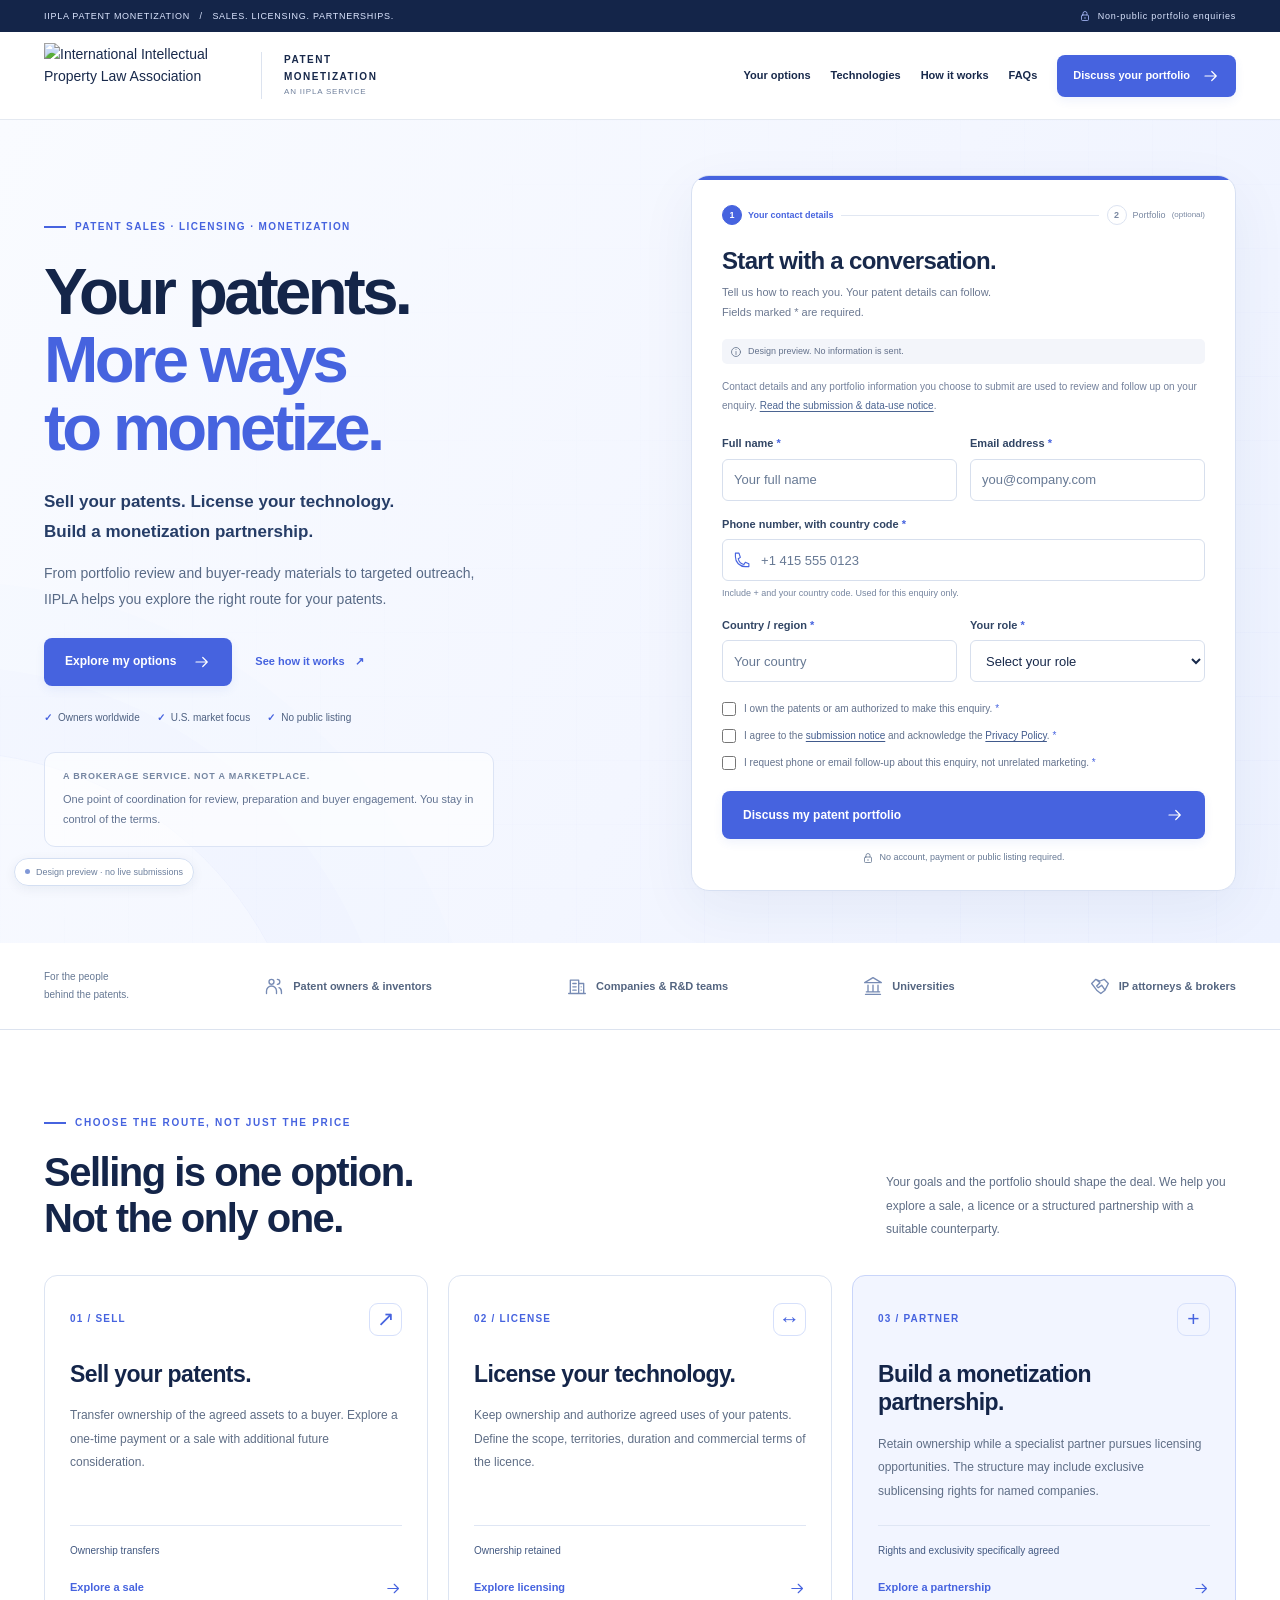
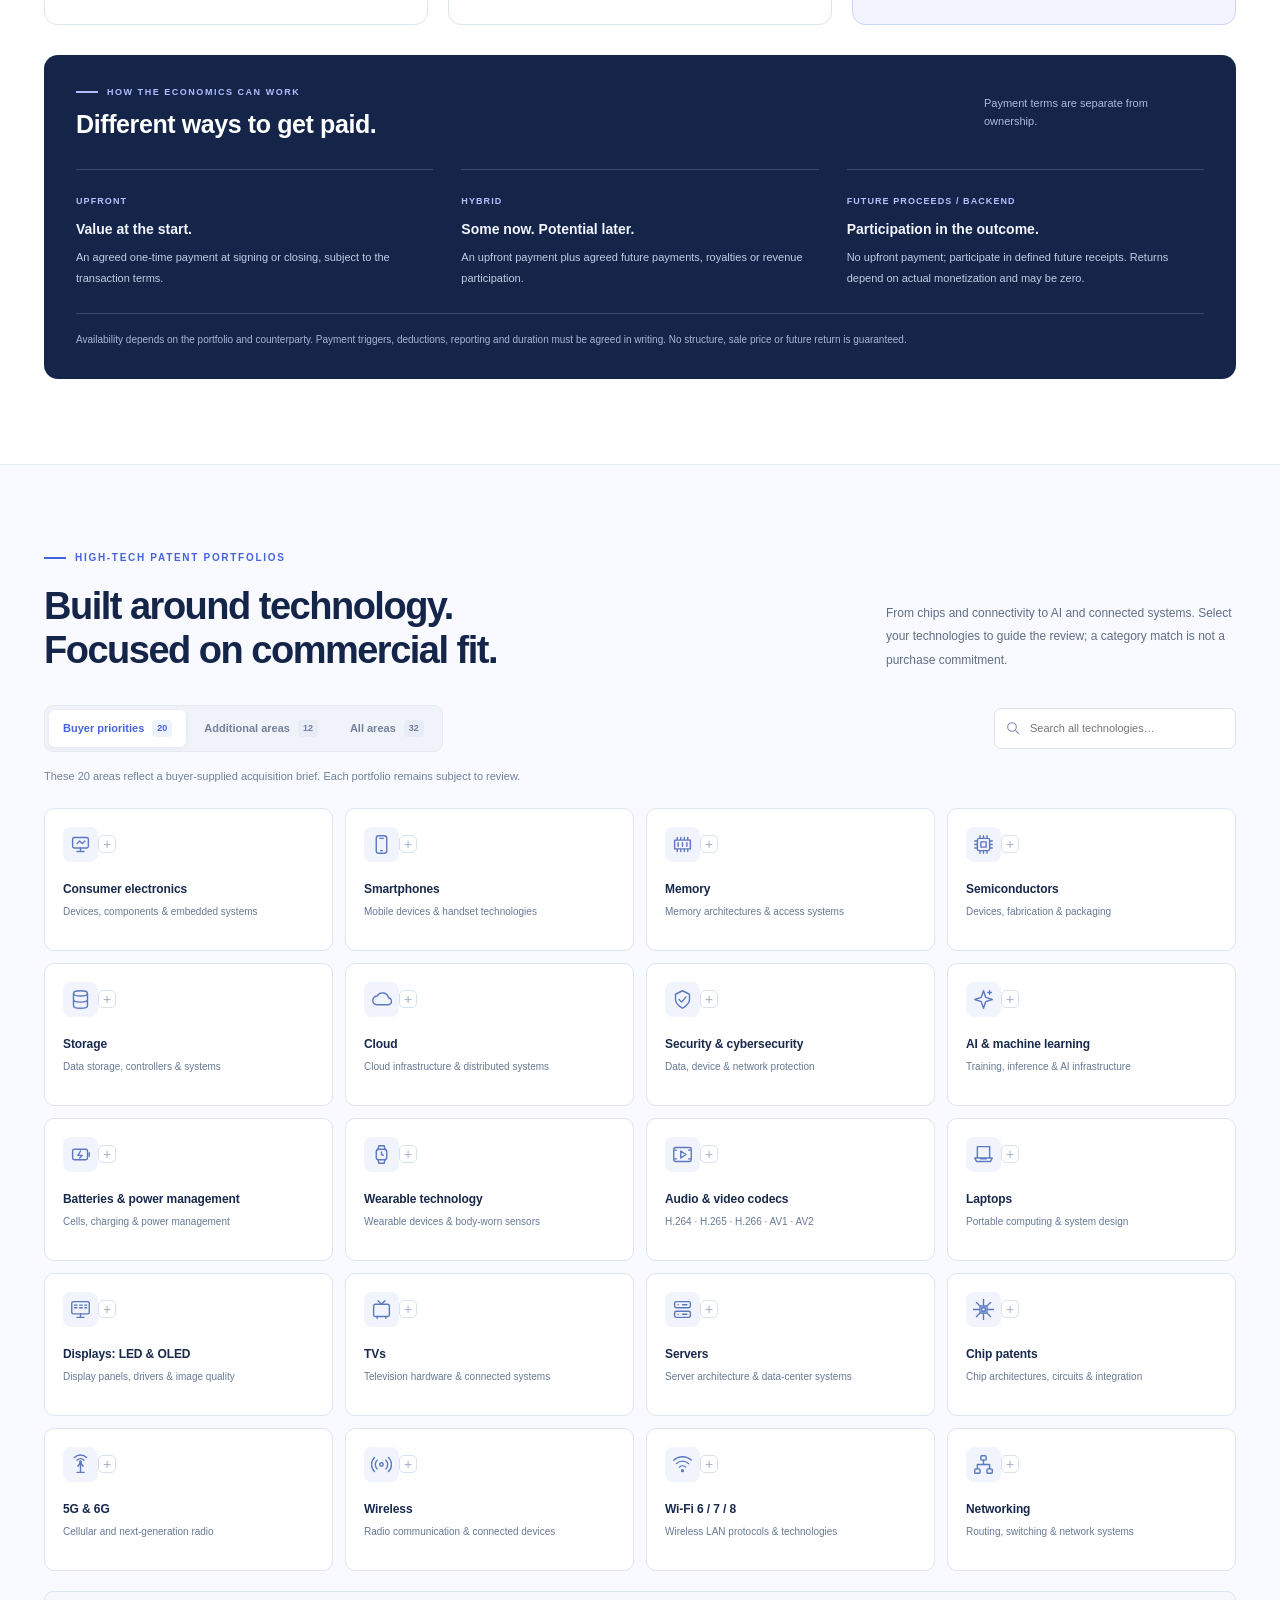
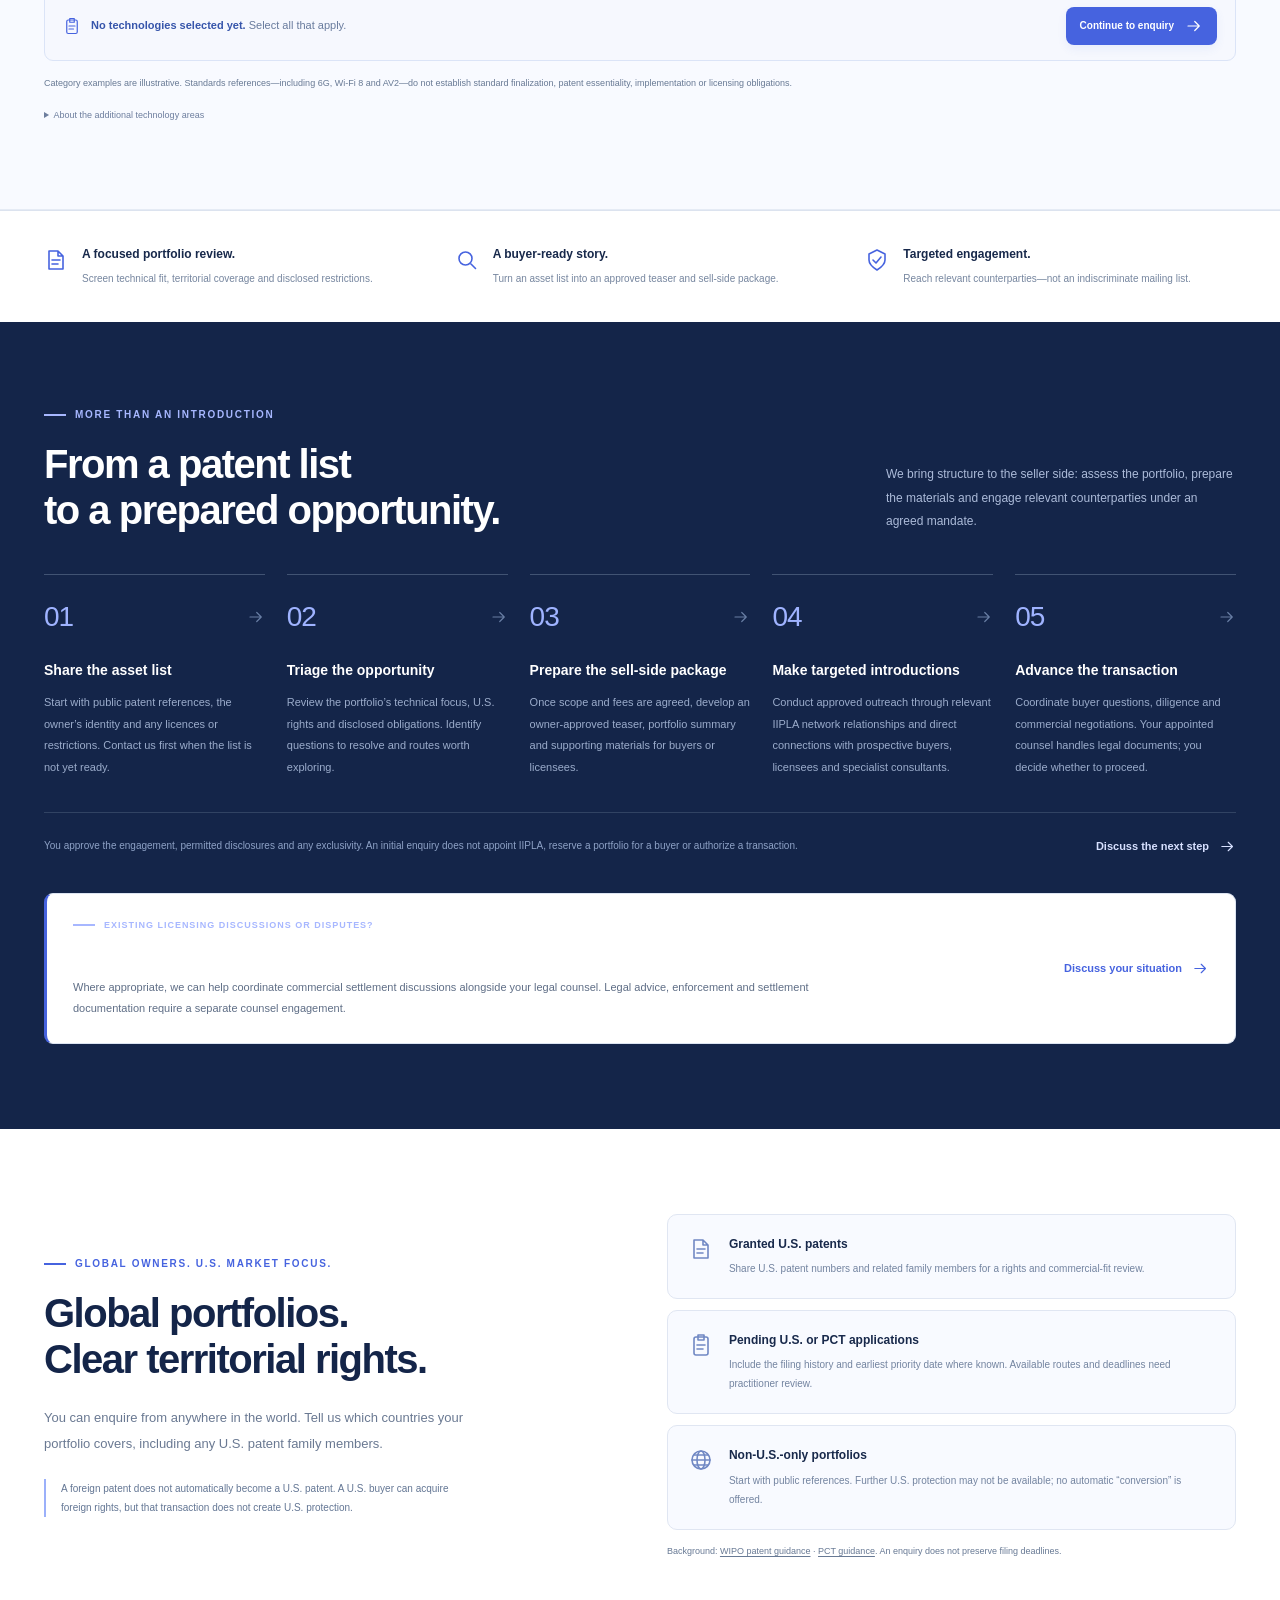
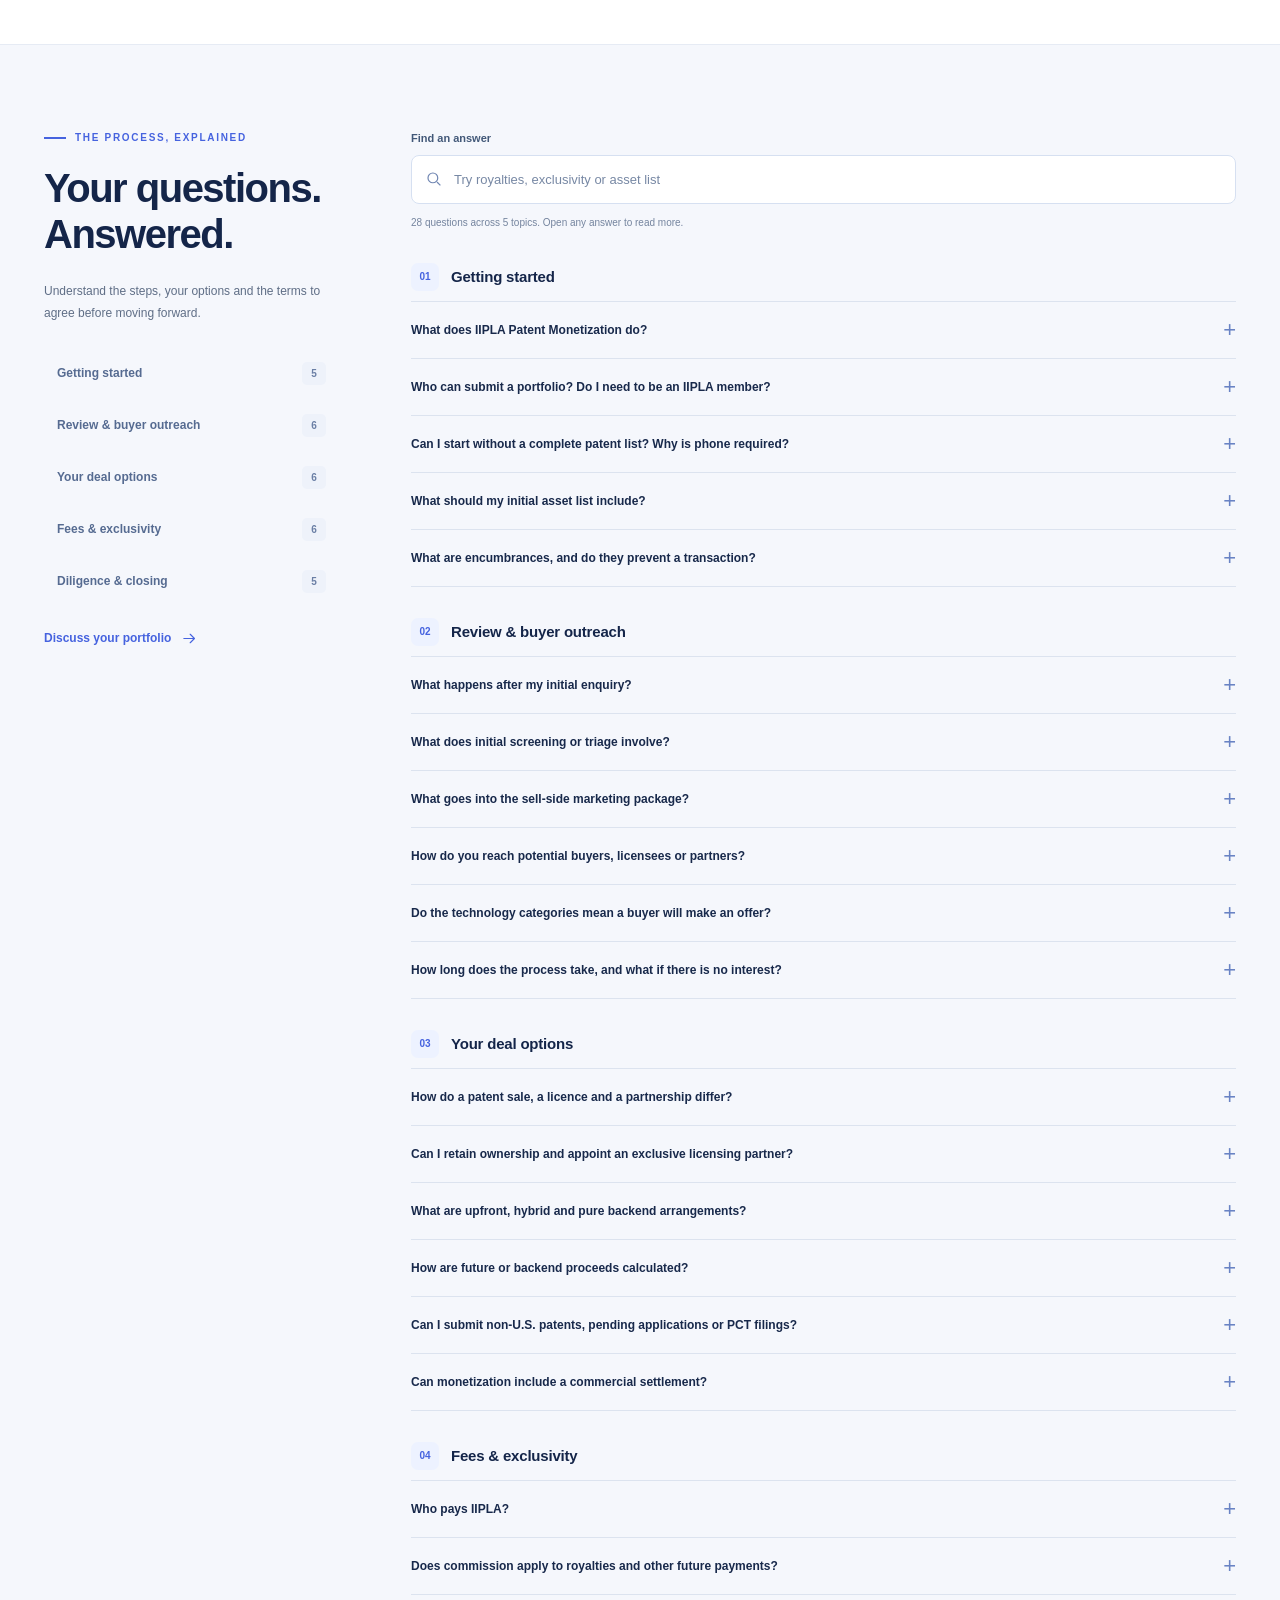
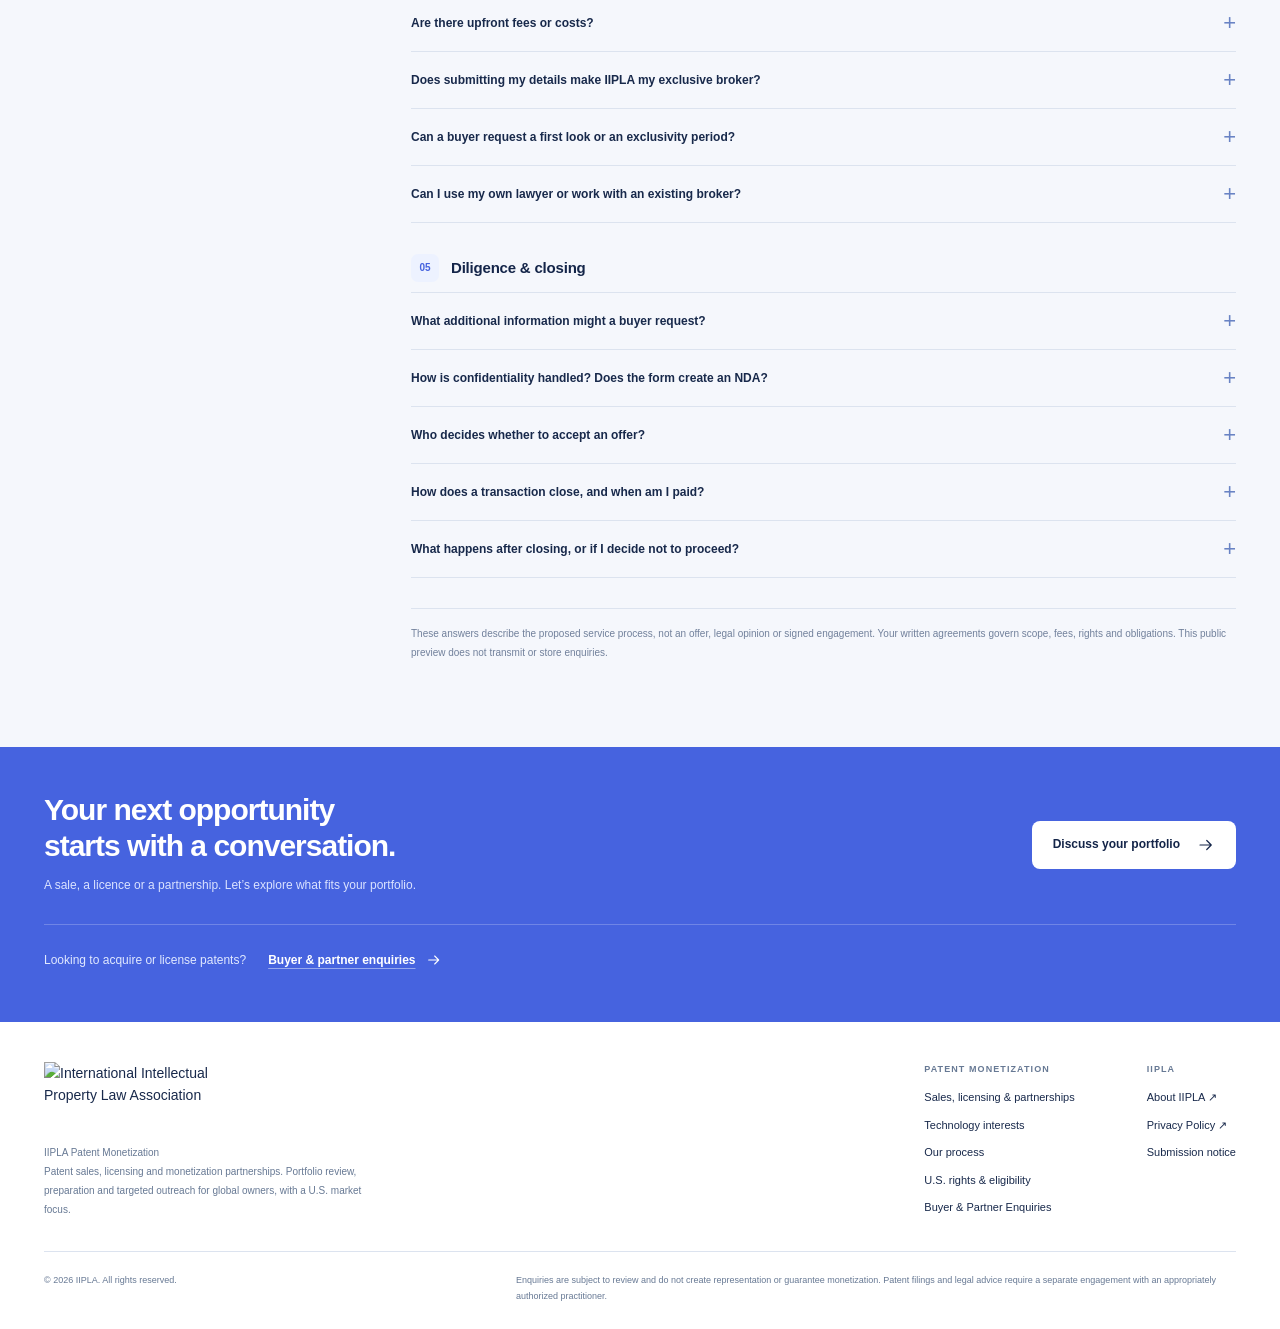
==== commit 7842d7ee: "Add discreet buyer enquiry links and independent modal; keep seller forms unchanged" ====
--- a/iipla-patent-brokerage/index.html
+++ b/iipla-patent-brokerage/index.html
@@ -1,5 +1,5 @@
 <!doctype html>
-<html lang="en"><head><meta charset="utf-8"><meta name="viewport" content="width=device-width,initial-scale=1"><title>IIPLA Patent Monetization | Patent Sales, Licensing &amp; Monetization</title><meta name="description" content="Sell your patents, license your technology or explore a monetization partnership. IIPLA supports portfolio review, buyer-ready materials and targeted outreach. Start with a non-confidential enquiry."><meta name="robots" content="noindex,nofollow"><meta name="theme-color" content="#4663df"><!-- Preview only. See LAUNCH-HANDOFF.md before enabling live submissions or indexing. --><style>:root{--blue:#4663df;--blue-dark:#334dc0;--navy:#142549;--ink:#18294b;--muted:#5f6e86;--line:#dce3ef;--wash:#f5f7fc;--pale:#edf2ff;--white:#fff;--radius:16px;--max:1192px;--font:Inter,'Segoe UI',Arial,sans-serif}
+<html lang="en"><head><meta charset="utf-8"><meta name="viewport" content="width=device-width,initial-scale=1"><title>IIPLA Patent Monetization | Patent Sales, Licensing &amp; Monetization</title><meta name="description" content="Sell your patents, license your technology or explore a monetization partnership. IIPLA supports portfolio review, buyer-ready materials and targeted outreach. Start with a non-confidential enquiry."><meta name="iipla-preview-version" content="5.0-buyer-enquiry"><meta name="robots" content="noindex,nofollow"><meta name="theme-color" content="#4663df"><!-- Preview only. See LAUNCH-HANDOFF.md before enabling live submissions or indexing. --><style>:root{--blue:#4663df;--blue-dark:#334dc0;--navy:#142549;--ink:#18294b;--muted:#5f6e86;--line:#dce3ef;--wash:#f5f7fc;--pale:#edf2ff;--white:#fff;--radius:16px;--max:1192px;--font:Inter,'Segoe UI',Arial,sans-serif}
 *{box-sizing:border-box}html{scroll-behavior:smooth;scroll-padding-top:104px}body{margin:0;background:white;color:var(--ink);font-family:var(--font);font-size:14px;line-height:1.6;-webkit-font-smoothing:antialiased}a{color:inherit;text-decoration:none}button,input,select,textarea{font:inherit}button{cursor:pointer;color:inherit}button,input,select,textarea,a{touch-action:manipulation}button:disabled{opacity:.6;cursor:wait}h1,h2,h3,p{margin:0}button:focus-visible,a:focus-visible,summary:focus-visible,input:focus-visible,select:focus-visible,textarea:focus-visible{outline:3px solid #91a7ff;outline-offset:3px}::selection{background:#dce4ff}svg{display:block}.icon{width:22px;height:22px;flex:none}.wrap{width:min(var(--max),calc(100% - 80px));margin:auto}.sr-only{position:absolute;width:1px;height:1px;padding:0;overflow:hidden;clip:rect(0,0,0,0);white-space:nowrap;border:0}[hidden]{display:none!important}.skip{position:fixed;z-index:100;top:-80px;left:16px;background:white;padding:12px 18px;box-shadow:0 4px 14px #0002}.skip:focus{top:12px}.eyebrow{display:flex;align-items:center;gap:9px;text-transform:uppercase;font-size:10px;font-weight:750;letter-spacing:.17em;color:var(--blue)}.eyebrow:before{content:'';height:2px;width:22px;background:currentColor}.btn{display:inline-flex;align-items:center;justify-content:center;gap:17px;border:1px solid transparent;border-radius:8px;padding:13px 20px;min-height:48px;font-size:12px;font-weight:650;line-height:1.45;transition:background .18s,box-shadow .18s,transform .18s;text-align:center}.btn:hover{transform:translateY(-1px)}.btn .icon{width:18px;height:18px}.btn-primary{background:var(--blue);color:white;box-shadow:0 4px 10px #4663df14}.btn-primary:hover{background:var(--blue-dark);box-shadow:0 7px 18px #4663df26}.btn-white{background:white;color:var(--navy)}.btn-white:hover{background:#eef2ff}.btn-outline{border-color:var(--line);background:white;color:var(--navy)}.btn-outline:hover{background:var(--wash)}.text-link{display:inline-flex;align-items:center;gap:10px;font-size:12px;font-weight:650;background:none;border:0;padding:0;color:var(--blue)}.text-link .icon{width:17px;height:17px}.underlined{text-decoration:underline;text-underline-offset:3px}.topbar{background:var(--navy);color:#dce6ff;height:32px;font-size:9px;letter-spacing:.08em}.topbar .wrap{height:100%;display:flex;align-items:center;justify-content:space-between;gap:20px}.topbar span{display:flex;align-items:center;gap:7px}.topbar .icon{width:12px;height:12px;color:#aebeff}.site-header{height:88px;background:#ffffffed;border-bottom:1px solid #e4e9f1;position:sticky;top:0;z-index:40;backdrop-filter:blur(14px)}.header-inner{height:100%;display:flex;align-items:center;justify-content:space-between;gap:25px}.brand{display:flex;align-items:center;gap:23px;flex:none}.brand-logo{display:block;width:194px;height:auto}.division{padding-left:22px;border-left:1px solid var(--line);font-size:10px;font-weight:750;text-transform:uppercase;letter-spacing:.15em;line-height:1.65}.division small{display:block;font-size:8px;color:#70809c;letter-spacing:.1em;font-weight:500}.nav{display:flex;align-items:center;gap:25px}.nav>a{font-size:11px;font-weight:600}.nav>a:not(.btn):hover{color:var(--blue)}.nav .btn{min-height:42px;font-size:11px;padding:10px 15px;gap:12px}.menu-toggle{display:none;border:0;background:none;padding:8px}
 .hero{position:relative;overflow:hidden;background:linear-gradient(118deg,#f9fbff 0%,#f3f6ff 57%,#edf2ff 100%);padding:57px 0 52px}.hero:before{content:'';position:absolute;inset:0;background-image:linear-gradient(#4663df05 1px,transparent 1px),linear-gradient(90deg,#4663df05 1px,transparent 1px);background-size:64px 64px;pointer-events:none;mask-image:linear-gradient(135deg,transparent 20%,black 90%)}.hero:after{position:absolute;content:'';width:730px;height:730px;border:1px solid #4663df0c;border-radius:50%;left:-420px;bottom:-540px;box-shadow:0 0 0 85px #4663df03,0 0 0 170px #4663df02;pointer-events:none}.hero-grid{position:relative;z-index:1;display:grid;grid-template-columns:1.08fr 1fr;gap:77px;align-items:center}.hero-copy .eyebrow{margin-bottom:25px}.hero h1{font-size:clamp(56px,5.1vw,73px);letter-spacing:-3.7px;line-height:1.055;font-weight:600;color:var(--navy)}.hero h1 span{color:var(--blue)}.hero-description{font-size:15px;line-height:1.95;color:#586a86;max-width:435px;margin-top:26px}.hero-proof{display:flex;flex-wrap:wrap;gap:10px 20px;margin-top:24px;font-size:10px;color:#4e6181}.hero-proof span{display:flex;align-items:center;gap:6px}.hero-proof .icon{width:15px;height:15px;color:var(--blue)}.hero-copy>.text-link{margin-top:33px}.hero-route{max-width:433px;background:#ffffffa8;border:1px solid #dce4f5;border-radius:11px;padding:18px 19px;margin-top:36px}.route-label{font-size:9px;font-weight:650;letter-spacing:.11em;text-transform:uppercase;color:#7586a2;margin-bottom:13px}.route-flow{display:flex;align-items:center;justify-content:space-between;gap:8px}.route-flow>div{font-size:11px;font-weight:650;display:flex;align-items:center;gap:8px;line-height:1.4}.route-flow>div>.icon{height:18px;width:18px;color:var(--blue)}.route-flow>.icon{height:15px;width:15px;color:#9eabc5}.route-flow>div:last-child{color:var(--blue)}.lead-card{background:white;border:1px solid #d7e0f2;border-radius:18px;padding:29px 30px 25px;box-shadow:0 18px 56px #203d8610,0 2px 8px #203d8604;position:relative;overflow:hidden;min-width:0;scroll-margin-top:110px}.lead-card:before{content:'';position:absolute;left:0;right:0;top:0;height:4px;background:var(--blue)}.mini-progress{display:flex;align-items:center;gap:8px;font-size:9px;color:#7b89a2;margin-bottom:20px}.mini-progress>span{display:flex;gap:6px;align-items:center}.mini-progress b{display:flex;align-items:center;justify-content:center;border:1px solid #dce3f1;width:20px;height:20px;border-radius:50%;font-size:9px;font-weight:600}.mini-progress .current{color:var(--blue);font-weight:650}.mini-progress .current b{border-color:var(--blue);background:var(--blue);color:white}.mini-progress i{display:block;flex:1;height:1px;background:#e1e7f2}.lead-card h2{font-size:24px;line-height:1.3;letter-spacing:-.7px;font-weight:650}.lead-intro{font-size:11px;color:#6b7891;margin-top:7px;line-height:1.8}.preview-note{display:flex;align-items:center;gap:6px;color:#63718b;background:#f3f5fa;border-radius:5px;padding:6px 8px;font-size:9px;line-height:1.5;margin-top:16px}.preview-note .icon{width:12px;height:12px}.fields{display:grid;grid-template-columns:1fr 1fr;gap:15px 13px;margin-top:20px}.field{min-width:0}.full{grid-column:1/-1}.field label,.field-label{display:block;font-size:10px;font-weight:650;margin-bottom:6px;color:#314564}.required{color:var(--blue)}.optional{font-size:9px;color:#7c8aa2;font-weight:400}.field input:not([type=checkbox]),.field select,.field textarea{width:100%;border:1px solid #d7dfed;background:white;border-radius:6px;padding:10px 11px;min-height:42px;font-size:12px;color:var(--ink);line-height:1.5;transition:border .15s,box-shadow .15s}.field input:focus,.field select:focus,.field textarea:focus{border-color:var(--blue);box-shadow:0 0 0 3px #4663df0e}.field input::placeholder,.field textarea::placeholder{color:#677994}.field textarea{min-height:108px;resize:vertical}.field small{display:block;font-size:9px;line-height:1.7;color:#7786a0;margin-top:5px}.field input[aria-invalid=true],.field select[aria-invalid=true],.field textarea[aria-invalid=true]{border-color:#b6404e}.phone-wrap{position:relative}.phone-wrap .icon{position:absolute;left:12px;top:12px;width:17px;height:17px;color:var(--blue)}.phone-wrap input{padding-left:38px!important}.consents{display:flex;flex-direction:column;gap:9px;margin-top:18px}.check{display:flex;align-items:flex-start;gap:8px;cursor:pointer;font-size:9px;line-height:1.8;color:#63728d}.check input{width:14px;height:14px;flex:none;accent-color:var(--blue);margin:2px 0 0}.check a,.inline-notice{text-decoration:underline;text-underline-offset:2px;color:#415a8c}.inline-notice{padding:0;border:0;background:none;font:inherit}.selected-lead{font-size:9px;color:var(--blue);background:var(--pale);border-radius:5px;padding:7px 9px;margin-top:13px;overflow-wrap:anywhere;line-height:1.7}.lead-submit{width:100%;margin-top:19px;justify-content:space-between}.form-tail{display:flex;justify-content:center;align-items:center;gap:5px;text-align:center;font-size:9px;color:#677994;margin-top:11px}.form-tail .icon{width:12px;height:12px}.form-error{border:1px solid #ecd0d6;border-radius:6px;background:#fff4f5;color:#923445;padding:10px 12px;font-size:11px;line-height:1.7;margin-top:15px}.form-error:focus{outline:none}.notice-success{background:#eef3ff;border:1px solid #cbd8fa;border-radius:8px;padding:14px;font-size:11px;color:#435a88;line-height:1.8}.receipt-icon{height:47px;width:47px;display:flex;justify-content:center;align-items:center;border-radius:50%;background:var(--pale);color:var(--blue);margin-bottom:20px}.lead-receipt>p{font-size:12px;color:var(--muted);line-height:1.9;margin-top:15px}.lead-receipt .btn{width:100%;margin-top:22px}.lead-receipt>.text-link{margin-top:16px;font-size:11px}.lead-receipt .receipt-reference{font-size:10px;margin-top:15px;color:#677994;overflow-wrap:anywhere}
 .audience{border-bottom:1px solid var(--line);padding:25px 0;background:white}.audience-inner{display:flex;align-items:center;justify-content:space-between;gap:25px}.audience-title{font-size:10px;color:#677994;max-width:145px;line-height:1.8}.audience-item{display:flex;align-items:center;gap:9px;font-size:11px;font-weight:600;line-height:1.5;color:#546580}.audience-item .icon{height:20px;width:20px;color:#778bb4}.section{padding:85px 0}.section-heading{display:flex;align-items:flex-end;justify-content:space-between;gap:60px;margin-bottom:33px}.section-heading .eyebrow{margin-bottom:18px}.section-heading h2,.section-title{font-size:40px;letter-spacing:-1.5px;line-height:1.16;font-weight:600;color:var(--navy)}.section-heading>p{max-width:350px;font-size:12px;line-height:1.95;color:var(--muted)}.technologies{background:#fff}.tech-controls{display:flex;justify-content:space-between;align-items:center;gap:25px;margin-bottom:15px}.scope-tabs{display:flex;gap:4px;padding:4px;background:#f0f3fa;border:1px solid #e6eaf2;border-radius:9px}.scope-tab{display:inline-flex;align-items:center;justify-content:center;gap:8px;min-height:37px;border:0;background:transparent;border-radius:6px;font-size:11px;padding:8px 14px;color:#73809a;font-weight:600}.scope-tab[aria-pressed=true]{background:white;color:var(--blue);box-shadow:0 1px 5px #182d5310}.scope-tab b{font-size:9px;display:inline-flex;min-width:20px;justify-content:center;background:#e7ecf6;color:#7081a0;border-radius:4px;padding:1px 4px;line-height:1.6}.scope-tab[aria-pressed=true] b{background:var(--pale);color:var(--blue)}.tech-search{position:relative;width:242px;flex:none}.tech-search .icon{position:absolute;left:11px;top:12px;width:16px;height:16px;color:#7f8da6}.tech-search input{width:100%;border:1px solid var(--line);border-radius:7px;background:#fff;min-height:41px;font-size:11px;padding:10px 13px 10px 35px;color:var(--ink)}.scope-description{font-size:11px;color:#71809b;line-height:1.8;margin-bottom:21px}.tech-grid{display:grid;grid-template-columns:repeat(4,1fr);gap:12px}.tech-card{border:1px solid #dee5f0;border-radius:10px;padding:18px 18px 16px;background:#fff;min-height:143px;display:flex;flex-direction:column;text-align:left;transition:background .15s,border .15s,transform .15s,box-shadow .15s;min-width:0}.tech-card:hover{border-color:#9cabdf;transform:translateY(-2px);box-shadow:0 6px 16px #224ea909}.tech-top{display:flex;align-items:center;justify-content:space-between;margin-bottom:18px}.tech-icon{display:flex;align-items:center;justify-content:center;width:35px;height:35px;border-radius:8px;background:#f1f4fc;color:#5c78bf}.tech-icon .icon{height:21px;width:21px}.tech-select{width:18px;height:18px;border:1px solid #d9e1ef;border-radius:5px;display:flex;align-items:center;justify-content:center;color:#a5b1c6;font-size:14px;font-weight:400;line-height:1}.tech-card[aria-pressed=true]{border-color:var(--blue);background:#f4f7ff}.tech-card[aria-pressed=true] .tech-select{background:var(--blue);border-color:var(--blue);color:white}.tech-card[aria-pressed=true] .tech-icon{background:#e5ecff;color:var(--blue)}.tech-card strong{font-size:12px;line-height:1.5;font-weight:650;letter-spacing:-.1px}.tech-card small{display:block;font-size:10px;color:#677994;line-height:1.75;margin-top:5px}.tech-empty{border:1px dashed var(--line);padding:28px;text-align:center;color:var(--muted);font-size:12px;border-radius:9px}.selected-bar{display:flex;align-items:center;justify-content:space-between;gap:20px;border:1px solid #dbe4f7;background:#f6f8fe;border-radius:9px;padding:15px 18px;margin-top:20px}.selected-info{display:flex;align-items:center;gap:10px;font-size:11px;color:#687b9d;line-height:1.7}.selected-info .icon{height:18px;width:18px;color:var(--blue)}.selected-info strong{color:#3655ab;font-weight:650}.selected-actions{display:flex;align-items:center;gap:18px;flex:none}.selected-actions .btn{min-height:38px;font-size:10px;padding:9px 13px;gap:11px}.clear-categories{font-size:10px;color:#7182a3;border:0;background:transparent;text-decoration:underline}.category-source{font-size:9px;color:#677994;line-height:1.85;margin-top:16px}.category-source summary{cursor:pointer;color:#6d7e9e;display:list-item}.category-source p{margin-top:7px;max-width:970px}.category-source a{text-decoration:underline;text-underline-offset:2px;color:#536fae}.category-caveat{font-size:9px;color:#677994;line-height:1.8;margin-top:14px}
@@ -86,8 +86,8 @@
 <section class="principles" aria-label="Our approach"><div class="wrap principle-grid"><article class="principle"><svg class="icon" viewBox="0 0 24 24" aria-hidden="true" fill="none" stroke="currentColor" stroke-width="1.6" stroke-linecap="round" stroke-linejoin="round"><path d="M14 3H5v18h14V8Zm0 0v5h5M8 12h8m-8 4h6"/></svg><div><h3>A focused portfolio review.</h3><p>Screen technical fit, territorial coverage and disclosed restrictions.</p></div></article><article class="principle"><svg class="icon" viewBox="0 0 24 24" aria-hidden="true" fill="none" stroke="currentColor" stroke-width="1.6" stroke-linecap="round" stroke-linejoin="round"><circle cx="10.5" cy="10.5" r="6.5"/><path d="m16 16 4.5 4.5"/></svg><div><h3>A buyer-ready story.</h3><p>Turn an asset list into an approved teaser and sell-side package.</p></div></article><article class="principle"><svg aria-hidden="true" class="icon" fill="none" stroke="currentColor" stroke-linecap="round" stroke-linejoin="round" stroke-width="1.6" viewbox="0 0 24 24"><path d="m12 2 8 4v6c0 5-8 10-8 10S4 17 4 12V6Zm-4 10 3 3 5-6"></path></svg><div><h3>Targeted engagement.</h3><p>Reach relevant counterparties—not an indiscriminate mailing list.</p></div></article></div></section>
 <section class="section process" id="process" aria-labelledby="process-title"><div class="wrap"><div class="section-heading"><div><div class="eyebrow">More than an introduction</div><h2 id="process-title">From a patent list<br>to a prepared opportunity.</h2></div><p>We bring structure to the seller side: assess the portfolio, prepare the materials and engage relevant counterparties under an agreed mandate.</p></div><div class="process-grid"><article class="process-item"><div class="process-top"><span>01</span><svg class="icon" viewBox="0 0 24 24" aria-hidden="true" fill="none" stroke="currentColor" stroke-width="1.6" stroke-linecap="round" stroke-linejoin="round"><path d="M4 12h15m-6-6 6 6-6 6"/></svg></div><h3>Share the asset list</h3><p>Start with public patent references, the owner’s identity and any licences or restrictions. Contact us first when the list is not yet ready.</p></article><article class="process-item"><div class="process-top"><span>02</span><svg class="icon" viewBox="0 0 24 24" aria-hidden="true" fill="none" stroke="currentColor" stroke-width="1.6" stroke-linecap="round" stroke-linejoin="round"><path d="M4 12h15m-6-6 6 6-6 6"/></svg></div><h3>Triage the opportunity</h3><p>Review the portfolio’s technical focus, U.S. rights and disclosed obligations. Identify questions to resolve and routes worth exploring.</p></article><article class="process-item"><div class="process-top"><span>03</span><svg class="icon" viewBox="0 0 24 24" aria-hidden="true" fill="none" stroke="currentColor" stroke-width="1.6" stroke-linecap="round" stroke-linejoin="round"><path d="M4 12h15m-6-6 6 6-6 6"/></svg></div><h3>Prepare the sell-side package</h3><p>Once scope and fees are agreed, develop an owner-approved teaser, portfolio summary and supporting materials for buyers or licensees.</p></article><article class="process-item"><div class="process-top"><span>04</span><svg class="icon" viewBox="0 0 24 24" aria-hidden="true" fill="none" stroke="currentColor" stroke-width="1.6" stroke-linecap="round" stroke-linejoin="round"><path d="M4 12h15m-6-6 6 6-6 6"/></svg></div><h3>Make targeted introductions</h3><p>Conduct approved outreach through relevant IIPLA network relationships and direct connections with prospective buyers, licensees and specialist consultants.</p></article><article class="process-item"><div class="process-top"><span>05</span><svg class="icon" viewBox="0 0 24 24" aria-hidden="true" fill="none" stroke="currentColor" stroke-width="1.6" stroke-linecap="round" stroke-linejoin="round"><path d="M4 12h15m-6-6 6 6-6 6"/></svg></div><h3>Advance the transaction</h3><p>Coordinate buyer questions, diligence and commercial negotiations. Your appointed counsel handles legal documents; you decide whether to proceed.</p></article></div><div class="process-footer"><p>You approve the engagement, permitted disclosures and any exclusivity. An initial enquiry does not appoint IIPLA, reserve a portfolio for a buyer or authorize a transaction.</p><a class="text-link" href="#start" data-start data-cta="process">Discuss the next step <svg class="icon" viewBox="0 0 24 24" aria-hidden="true" fill="none" stroke="currentColor" stroke-width="1.6" stroke-linecap="round" stroke-linejoin="round"><path d="M4 12h15m-6-6 6 6-6 6"/></svg></a></div><aside class="settlement-note"><div><span class="eyebrow">Existing licensing discussions or disputes?</span><h3>Commercial resolution can be part of the conversation.</h3><p>Where appropriate, we can help coordinate commercial settlement discussions alongside your legal counsel. Legal advice, enforcement and settlement documentation require a separate counsel engagement.</p></div><a class="text-link" href="#start" data-start data-cta="settlement">Discuss your situation <svg class="icon" viewBox="0 0 24 24" aria-hidden="true" fill="none" stroke="currentColor" stroke-width="1.6" stroke-linecap="round" stroke-linejoin="round"><path d="M4 12h15m-6-6 6 6-6 6"/></svg></a></aside></div></section>
 <section class="section rights" id="rights" aria-labelledby="rights-title"><div class="wrap rights-grid"><div class="rights-intro"><div class="eyebrow">Global owners. U.S. market focus.</div><h2 id="rights-title" class="section-title">Global portfolios.<br>Clear territorial rights.</h2><p>You can enquire from anywhere in the world. Tell us which countries your portfolio covers, including any U.S. patent family members.</p><p class="rights-note">A foreign patent does not automatically become a U.S. patent. A U.S. buyer can acquire foreign rights, but that transaction does not create U.S. protection.</p></div><div><div class="rights-list"><article class="rights-item"><svg class="icon" viewBox="0 0 24 24" aria-hidden="true" fill="none" stroke="currentColor" stroke-width="1.6" stroke-linecap="round" stroke-linejoin="round"><path d="M14 3H5v18h14V8Zm0 0v5h5M8 12h8m-8 4h6"/></svg><div><h3>Granted U.S. patents</h3><p>Share U.S. patent numbers and related family members for a rights and commercial-fit review.</p></div></article><article class="rights-item"><svg class="icon" viewBox="0 0 24 24" aria-hidden="true" fill="none" stroke="currentColor" stroke-width="1.6" stroke-linecap="round" stroke-linejoin="round"><rect x="5" y="4" width="14" height="18" rx="2"/><path d="M9 2h6v5H9ZM8 12h8m-8 4h6"/></svg><div><h3>Pending U.S. or PCT applications</h3><p>Include the filing history and earliest priority date where known. Available routes and deadlines need practitioner review.</p></div></article><article class="rights-item"><svg class="icon" viewBox="0 0 24 24" aria-hidden="true" fill="none" stroke="currentColor" stroke-width="1.6" stroke-linecap="round" stroke-linejoin="round"><circle cx="12" cy="12" r="9"/><ellipse cx="12" cy="12" rx="4" ry="9"/><path d="M3 12h18M5 7h14M5 17h14"/></svg><div><h3>Non-U.S.-only portfolios</h3><p>Start with public references. Further U.S. protection may not be available; no automatic “conversion” is offered.</p></div></article></div><p class="rights-source">Background: <a href="https://www.wipo.int/en/web/patents/faq_patents" target="_blank" rel="noopener noreferrer">WIPO patent guidance</a> · <a href="https://www.wipo.int/en/web/pct-system/faqs/faqs" target="_blank" rel="noopener noreferrer">PCT guidance</a>. An enquiry does not preserve filing deadlines.</p></div></div></section>
-<section class="section faq" id="faq" aria-labelledby="faq-title"><div class="wrap faq-grid"><div class="faq-intro"><div class="eyebrow">The process, explained</div><h2 class="section-title" id="faq-title">Your questions.<br>Answered.</h2><p>Understand the steps, your options and the terms to agree before moving forward.</p><nav class="faq-nav" id="faq-nav" aria-label="FAQ topics"><a href="#faq-getting-started"><span>Getting started</span><span class="faq-nav-count">5</span></a><a href="#faq-review-outreach"><span>Review &amp; buyer outreach</span><span class="faq-nav-count">6</span></a><a href="#faq-deal-options"><span>Your deal options</span><span class="faq-nav-count">6</span></a><a href="#faq-fees-exclusivity"><span>Fees &amp; exclusivity</span><span class="faq-nav-count">6</span></a><a href="#faq-diligence-closing"><span>Diligence &amp; closing</span><span class="faq-nav-count">5</span></a></nav><a class="text-link" href="#start" data-start data-cta="faq">Discuss your portfolio <svg class="icon" viewBox="0 0 24 24" aria-hidden="true" fill="none" stroke="currentColor" stroke-width="1.6" stroke-linecap="round" stroke-linejoin="round"><path d="M4 12h15m-6-6 6 6-6 6"/></svg></a></div><div class="faq-content"><label class="faq-search-label" for="faq-search">Find an answer</label><div class="faq-search-row"><div class="faq-search-box"><svg class="icon" viewBox="0 0 24 24" aria-hidden="true" fill="none" stroke="currentColor" stroke-width="1.6"><circle cx="10.5" cy="10.5" r="6.5"/><path d="m16 16 4.5 4.5"/></svg><input id="faq-search" type="search" placeholder="Try royalties, exclusivity or asset list" autocomplete="off" maxlength="150" aria-describedby="faq-search-status"></div><button class="text-link faq-clear" type="button" id="faq-clear" hidden>Clear search</button></div><p class="faq-search-status" id="faq-search-status" role="status" aria-live="polite"></p><p class="faq-empty" id="faq-empty" hidden>No matching questions. Try a broader term or clear the search to browse all topics.</p><div class="faq-group" id="faq-getting-started" role="group" aria-labelledby="faq-heading-getting-started"><div class="faq-group-head"><span class="faq-group-number" aria-hidden="true">01</span><h3 id="faq-heading-getting-started">Getting started</h3></div><div class="faq-list"><details data-faq-item id="faq-getting-started-1"><summary>What does IIPLA Patent Monetization do?</summary><p>IIPLA helps patent owners explore sales, licensing and structured monetization partnerships. Our role is seller-side brokerage: reviewing the opportunity, preparing an agreed marketing package and coordinating targeted buyer or partner discussions. We are not offering to purchase your patents through this page. The service scope, any specialist involvement and our authority to act are set out in a separate written engagement.</p></details><details data-faq-item id="faq-getting-started-2"><summary>Who can submit a portfolio? Do I need to be an IIPLA member?</summary><p>Patent owners, companies, universities and authorized advisers can enquire. An individual patent or a larger portfolio can be considered; acceptance depends on the assets and the opportunity, not simply portfolio size. You do not need to purchase an IIPLA membership to start. Representatives should identify the legal owner and confirm their authority before sharing materials.</p></details><details data-faq-item id="faq-getting-started-3"><summary>Can I start without a complete patent list? Why is phone required?</summary><p>Yes. Start with your name, email and phone number, including the country code. Portfolio details can follow in the optional second step. A direct number helps us clarify the enquiry and discuss next steps. Your contact permission is for this enquiry, not unrelated marketing, automated marketing calls or automatic disclosure of your details to a buyer.</p></details><details data-faq-item id="faq-getting-started-4"><summary>What should my initial asset list include?</summary><p>Provide public patent or application numbers, titles, the legal owner, filing countries and any related patent families. Include grant or application status and priority dates where known. Add a short, non-confidential explanation of the technology and your preferred outcome. You can paste public references or select a non-confidential PDF, CSV or XLSX portfolio list. Ask for a conversation first if the references are not public.</p></details><details data-faq-item id="faq-getting-started-5"><summary>What are encumbrances, and do they prevent a transaction?</summary><p>Encumbrances are existing rights, claims or commitments that may limit what can be sold or licensed. Examples include prior licences, sublicensing rights, a lender&#x27;s security interest, co-ownership and exclusivity commitments. Also flag relevant disputes and obligations. They do not automatically rule out a review, but their effect and any required consents must be assessed. Start with a non-confidential summary; do not upload the underlying confidential agreements here.</p></details></div></div><div class="faq-group" id="faq-review-outreach" role="group" aria-labelledby="faq-heading-review-outreach"><div class="faq-group-head"><span class="faq-group-number" aria-hidden="true">02</span><h3 id="faq-heading-review-outreach">Review &amp; buyer outreach</h3></div><div class="faq-list"><details data-faq-item id="faq-review-outreach-1"><summary>What happens after my initial enquiry?</summary><p>The process starts by confirming your role, objectives and available public information. We then assess whether the portfolio fits the service and what further information is needed. If there is a basis to proceed, we discuss the proposed work, fees, representation and disclosure permissions in writing. Buyer outreach follows the agreed engagement; an enquiry alone does not appoint IIPLA or authorize marketing.</p></details><details data-faq-item id="faq-review-outreach-2"><summary>What does initial screening or triage involve?</summary><p>Initial screening looks at the stated ownership, public legal status, relevant territories, technology, available evidence of commercial relevance and known restrictions. It helps identify missing information and decide whether further work is justified. This is not a formal valuation, a legal opinion on validity or infringement, or a substitute for a buyer&#x27;s due diligence. Specialist analysis is separately scoped where needed.</p></details><details data-faq-item id="faq-review-outreach-3"><summary>What goes into the sell-side marketing package?</summary><p>An agreed package may include an asset schedule, a non-confidential teaser, a technical overview, relevant use cases, a summary of known rights and restrictions, and the proposed transaction route. More detailed evidence, including claim-to-product analysis where appropriate, requires a separately defined scope and review. You approve the materials and disclosure permissions before they are used for outreach.</p></details><details data-faq-item id="faq-review-outreach-4"><summary>How do you reach potential buyers, licensees or partners?</summary><p>We plan targeted outreach through relevant IIPLA professional relationships, industry contacts and specialist advisers, matched to the technology and proposed transaction. The aim is substantive discussions with suitable counterparties, not indiscriminate circulation of your files. The campaign scope, approved disclosures and any outside execution support are agreed with you. No public listing or automatic buyer forwarding is created by the form.</p></details><details data-faq-item id="faq-review-outreach-5"><summary>Do the technology categories mean a buyer will make an offer?</summary><p>No. The 20 priority categories reflect a supplied buyer acquisition brief. The 12 additional areas support broader screening; they are not confirmed demand from that buyer. A category match does not establish patent strength, essentiality, commercial value or a purchase commitment. Individual assets, restrictions, price expectations and the proposed deal structure still need to be reviewed.</p></details><details data-faq-item id="faq-review-outreach-6"><summary>How long does the process take, and what if there is no interest?</summary><p>Timing depends on the quality of the information, portfolio complexity, buyer response, due diligence and negotiations. Review milestones and update arrangements should be agreed in the engagement rather than assumed from this page. If interest is limited, we can discuss gaps, alternative structures or whether to pause the work. No sale, licensing income, valuation or completion date is guaranteed.</p></details></div></div><div class="faq-group" id="faq-deal-options" role="group" aria-labelledby="faq-heading-deal-options"><div class="faq-group-head"><span class="faq-group-number" aria-hidden="true">03</span><h3 id="faq-heading-deal-options">Your deal options</h3></div><div class="faq-list"><details data-faq-item id="faq-deal-options-1"><summary>How do a patent sale, a licence and a partnership differ?</summary><p>A sale transfers ownership of the agreed patent rights. A licence permits defined use while the owner retains ownership. A monetization partnership sets out how a partner will pursue opportunities and how the parties share proceeds; its ownership and licensing arrangements depend on the agreement. We can discuss which route fits your goals rather than require an outright sale.</p><p class="faq-reference"><a href="https://www.wipo.int/en/web/business/assignment-licensing" target="_blank" rel="noopener noreferrer">Background: WIPO on assignment and licensing</a></p></details><details data-faq-item id="faq-deal-options-2"><summary>Can I retain ownership and appoint an exclusive licensing partner?</summary><p>That is a structure we can explore with an interested partner. For example, the owner may grant defined licensing or sublicensing rights for named companies while retaining ownership. The patents, target companies, territory, duration, retained rights, revenue sharing and termination arrangements all need to be negotiated. No rights are granted to IIPLA or a counterparty simply by submitting an enquiry.</p></details><details data-faq-item id="faq-deal-options-3"><summary>What are upfront, hybrid and pure backend arrangements?</summary><p>Upfront means an agreed payment at closing or another specified point. Hybrid combines an initial payment with additional payments tied to defined future events or proceeds. Pure backend means no upfront payment and compensation dependent on future monetization. These are payment structures, not ownership rules: the sale, licence or partnership agreement separately determines what rights transfer or remain with you.</p></details><details data-faq-item id="faq-deal-options-4"><summary>How are future or backend proceeds calculated?</summary><p>The transaction agreement must define which receipts count, any permitted cost deductions, who is paid first and the owner&#x27;s share. It should also specify reporting, payment dates, currency and any audit rights. Do not assume that backend participation is a percentage of every dollar a partner earns. Future proceeds can be delayed or may never arise; agreeing to a backend structure does not secure a guaranteed return.</p></details><details data-faq-item id="faq-deal-options-5"><summary>Can I submit non-U.S. patents, pending applications or PCT filings?</summary><p>Yes, for a scope review. Identify any granted U.S. rights, pending U.S. applications and international family members. A foreign patent does not automatically become a U.S. patent, and a PCT application is not a worldwide patent grant. Any available U.S. filing route depends on the history, deadlines and examination requirements. A qualified patent practitioner must assess it; this enquiry does not preserve filing deadlines.</p><p class="faq-reference"><a href="https://www.wipo.int/en/web/patents/faq_patents" target="_blank" rel="noopener noreferrer">WIPO patent guidance</a> · <a href="https://www.wipo.int/en/web/pct-system/national-phase" target="_blank" rel="noopener noreferrer">PCT national-phase guidance</a></p></details><details data-faq-item id="faq-deal-options-6"><summary>Can monetization include a commercial settlement?</summary><p>Where relevant, a commercial resolution can be explored alongside the owner&#x27;s legal counsel and under a separately agreed scope. A settlement is not the same as an ordinary patent sale or licence. Legal strategy, infringement allegations, proceedings and legal advice remain matters for appropriately authorized counsel. IIPLA&#x27;s brokerage enquiry does not establish a litigation engagement or promise a recovery.</p></details></div></div><div class="faq-group" id="faq-fees-exclusivity" role="group" aria-labelledby="faq-heading-fees-exclusivity"><div class="faq-group-head"><span class="faq-group-number" aria-hidden="true">04</span><h3 id="faq-heading-fees-exclusivity">Fees &amp; exclusivity</h3></div><div class="faq-list"><details data-faq-item id="faq-fees-exclusivity-1"><summary>Who pays IIPLA?</summary><p>The patent owner or seller pays IIPLA&#x27;s agreed sell-side commission under the written engagement. Depending on the agreed payment instructions, the owner may pay directly, or the commission may be deducted and remitted from transaction proceeds with authorization. A prospective buyer&#x27;s involvement does not, by itself, make that buyer responsible for IIPLA&#x27;s fee. The rate, payment trigger and remittance process must be clearly agreed.</p></details><details data-faq-item id="faq-fees-exclusivity-2"><summary>Does commission apply to royalties and other future payments?</summary><p>The engagement will define the owner&#x27;s receipts from an IIPLA-originated transaction that attract commission, which may include upfront, deferred, milestone, royalty and other backend amounts actually received. The agreed duration and reporting obligations also matter. This is not a claim on all of the owner&#x27;s future income, or automatically on all revenue a buyer later earns. An outright sale gives no automatic entitlement to the buyer&#x27;s subsequent profits.</p></details><details data-faq-item id="faq-fees-exclusivity-3"><summary>Are there upfront fees or costs?</summary><p>This page does not collect payment, and submitting an enquiry alone creates no payment obligation. Any proposed assessment, technical work, marketing preparation, representation fee, expenses or success commission must be disclosed in a separate written scope before the relevant work begins. Third-party legal, technical or other professional costs should be separately identified. No universal commission rate or fee package is quoted here.</p></details><details data-faq-item id="faq-fees-exclusivity-4"><summary>Does submitting my details make IIPLA my exclusive broker?</summary><p>No. The enquiry does not create representation, exclusivity, a sale obligation or permission to bind you to a transaction. Any brokerage engagement must identify the covered assets, duration, services, fees and whether representation is exclusive or non-exclusive. Existing relationships and exceptions should be addressed before you sign. You retain the decision whether to accept an offer.</p></details><details data-faq-item id="faq-fees-exclusivity-5"><summary>Can a buyer request a first look or an exclusivity period?</summary><p>Yes, a prospective buyer may ask for time to review the portfolio before broader outreach, or for an exclusive negotiation window after showing interest. These are different stages, not automatic rights. Any restriction needs the owner&#x27;s separate written approval, with clear assets, scope, duration, milestones and release conditions. Agree what happens if the buyer declines or the period expires; no standard lock-up is imposed by this form.</p></details><details data-faq-item id="faq-fees-exclusivity-6"><summary>Can I use my own lawyer or work with an existing broker?</summary><p>Yes. Tell us who already represents you and disclose any exclusive mandate, prior introductions or related obligations. We need to resolve authority, scope and potential conflicts before an engagement or overlapping outreach. Your chosen counsel can advise on the transaction documents. Any co-broker involvement and fee arrangements must be expressly agreed; they are not assumed from an introduction.</p></details></div></div><div class="faq-group" id="faq-diligence-closing" role="group" aria-labelledby="faq-heading-diligence-closing"><div class="faq-group-head"><span class="faq-group-number" aria-hidden="true">05</span><h3 id="faq-heading-diligence-closing">Diligence &amp; closing</h3></div><div class="faq-list"><details data-faq-item id="faq-diligence-closing-1"><summary>What additional information might a buyer request?</summary><p>Detailed diligence may require ownership and assignment records, application and prosecution information, maintenance status, relevant licence or security documents and technical support for the commercial case. A buyer may also seek clarification of disputes, obligations or required consents. Agree a document list and appropriate confidentiality and access arrangements first. Do not send privileged legal advice or restricted information through this initial form.</p></details><details data-faq-item id="faq-diligence-closing-2"><summary>How is confidentiality handled? Does the form create an NDA?</summary><p>The form does not create an NDA, an attorney-client relationship or a public listing. Use public, non-confidential information at the enquiry stage. Before sensitive follow-up, discuss the appropriate NDA, approved recipients, permitted uses and transfer channel. Information is not automatically sent to buyers by this page. The privacy and submission notices explain the intake; any engagement must separately address onward disclosures.</p></details><details data-faq-item id="faq-diligence-closing-3"><summary>Who decides whether to accept an offer?</summary><p>You do. IIPLA can help coordinate discussions and compare proposed structures within the agreed scope, but the owner decides whether to proceed. An indicative price, expression of interest or commercial discussion is not a guaranteed closing. Any term sheet should identify binding and non-binding provisions, and your counsel should review the definitive transaction documents and conditions.</p></details><details data-faq-item id="faq-diligence-closing-4"><summary>How does a transaction close, and when am I paid?</summary><p>The parties finalize the asset and rights schedules, agreed consideration, conditions and relevant sale, licence or partnership documents. Counsel coordinates the legal requirements. The contract must state the payment dates, recipient details and any agreed closing, escrow or deduction arrangements; IIPLA should not be assumed to hold the purchase money. Upfront and later payments follow the signed terms, not a timetable promised by this page.</p></details><details data-faq-item id="faq-diligence-closing-5"><summary>What happens after closing, or if I decide not to proceed?</summary><p>For deals with future payments, the agreements should identify who reports receipts, when the owner is paid and how any applicable IIPLA commission is reconciled. Any ongoing administration service needs a defined scope. If you stop, decline an offer or end an engagement, review its termination terms and any surviving confidentiality, reporting or commission obligations for covered introductions. A post-termination commission period must be expressly defined, not assumed.</p></details></div></div><p class="faq-contract-note">These answers describe the proposed service process, not an offer, legal opinion or signed engagement. Your written agreements govern scope, fees, rights and obligations. This public preview does not transmit or store enquiries.</p></div></div></section><section class="closing"><div class="wrap closing-inner"><div><h2>Your next opportunity<br>starts with a conversation.</h2><p>A sale, a licence or a partnership. Let’s explore what fits your portfolio.</p></div><a href="#start" class="btn btn-white" data-start data-cta="closing">Discuss your portfolio <svg class="icon" viewBox="0 0 24 24" aria-hidden="true" fill="none" stroke="currentColor" stroke-width="1.6" stroke-linecap="round" stroke-linejoin="round"><path d="M4 12h15m-6-6 6 6-6 6"/></svg></a></div></section></main>
-<footer class="footer"><div class="wrap"><div class="footer-main"><div class="footer-brand"><a href="https://iipla.org/" target="_blank" rel="noopener noreferrer"><img class="brand-logo" src="https://iipla.org/iipla-logo.png" width="215" height="72" alt="International Intellectual Property Law Association"></a><p>IIPLA Patent Monetization<br>Patent sales, licensing and monetization partnerships. Portfolio review, preparation and targeted outreach for global owners, with a U.S. market focus.</p></div><div class="footer-links"><div><strong>Patent monetization</strong><a href="#options">Sales, licensing &amp; partnerships</a><a href="#technologies">Technology interests</a><a href="#process">Our process</a><a href="#rights">U.S. rights &amp; eligibility</a></div><div><strong>IIPLA</strong><a href="https://iipla.org/" target="_blank" rel="noopener noreferrer">About IIPLA ↗</a><a href="https://iipla.org/privacy-policy" target="_blank" rel="noopener noreferrer">Privacy Policy ↗</a><button type="button" class="inline-notice" data-notice>Submission notice</button></div></div></div><div class="footer-bottom"><span>© 2026 IIPLA. All rights reserved.</span><p>Enquiries are subject to review and do not create representation or guarantee monetization. Patent filings and legal advice require a separate engagement with an appropriately authorized practitioner.</p></div></div></footer>
+<section class="section faq" id="faq" aria-labelledby="faq-title"><div class="wrap faq-grid"><div class="faq-intro"><div class="eyebrow">The process, explained</div><h2 class="section-title" id="faq-title">Your questions.<br>Answered.</h2><p>Understand the steps, your options and the terms to agree before moving forward.</p><nav class="faq-nav" id="faq-nav" aria-label="FAQ topics"><a href="#faq-getting-started"><span>Getting started</span><span class="faq-nav-count">5</span></a><a href="#faq-review-outreach"><span>Review &amp; buyer outreach</span><span class="faq-nav-count">6</span></a><a href="#faq-deal-options"><span>Your deal options</span><span class="faq-nav-count">6</span></a><a href="#faq-fees-exclusivity"><span>Fees &amp; exclusivity</span><span class="faq-nav-count">6</span></a><a href="#faq-diligence-closing"><span>Diligence &amp; closing</span><span class="faq-nav-count">5</span></a></nav><a class="text-link" href="#start" data-start data-cta="faq">Discuss your portfolio <svg class="icon" viewBox="0 0 24 24" aria-hidden="true" fill="none" stroke="currentColor" stroke-width="1.6" stroke-linecap="round" stroke-linejoin="round"><path d="M4 12h15m-6-6 6 6-6 6"/></svg></a></div><div class="faq-content"><label class="faq-search-label" for="faq-search">Find an answer</label><div class="faq-search-row"><div class="faq-search-box"><svg class="icon" viewBox="0 0 24 24" aria-hidden="true" fill="none" stroke="currentColor" stroke-width="1.6"><circle cx="10.5" cy="10.5" r="6.5"/><path d="m16 16 4.5 4.5"/></svg><input id="faq-search" type="search" placeholder="Try royalties, exclusivity or asset list" autocomplete="off" maxlength="150" aria-describedby="faq-search-status"></div><button class="text-link faq-clear" type="button" id="faq-clear" hidden>Clear search</button></div><p class="faq-search-status" id="faq-search-status" role="status" aria-live="polite"></p><p class="faq-empty" id="faq-empty" hidden>No matching questions. Try a broader term or clear the search to browse all topics.</p><div class="faq-group" id="faq-getting-started" role="group" aria-labelledby="faq-heading-getting-started"><div class="faq-group-head"><span class="faq-group-number" aria-hidden="true">01</span><h3 id="faq-heading-getting-started">Getting started</h3></div><div class="faq-list"><details data-faq-item id="faq-getting-started-1"><summary>What does IIPLA Patent Monetization do?</summary><p>IIPLA helps patent owners explore sales, licensing and structured monetization partnerships. Our role is seller-side brokerage: reviewing the opportunity, preparing an agreed marketing package and coordinating targeted buyer or partner discussions. We are not offering to purchase your patents through this page. The service scope, any specialist involvement and our authority to act are set out in a separate written engagement.</p></details><details data-faq-item id="faq-getting-started-2"><summary>Who can submit a portfolio? Do I need to be an IIPLA member?</summary><p>Patent owners, companies, universities and authorized advisers can enquire. An individual patent or a larger portfolio can be considered; acceptance depends on the assets and the opportunity, not simply portfolio size. You do not need to purchase an IIPLA membership to start. Representatives should identify the legal owner and confirm their authority before sharing materials.</p></details><details data-faq-item id="faq-getting-started-3"><summary>Can I start without a complete patent list? Why is phone required?</summary><p>Yes. Start with your name, email and phone number, including the country code. Portfolio details can follow in the optional second step. A direct number helps us clarify the enquiry and discuss next steps. Your contact permission is for this enquiry, not unrelated marketing, automated marketing calls or automatic disclosure of your details to a buyer.</p></details><details data-faq-item id="faq-getting-started-4"><summary>What should my initial asset list include?</summary><p>Provide public patent or application numbers, titles, the legal owner, filing countries and any related patent families. Include grant or application status and priority dates where known. Add a short, non-confidential explanation of the technology and your preferred outcome. You can paste public references or select a non-confidential PDF, CSV or XLSX portfolio list. Ask for a conversation first if the references are not public.</p></details><details data-faq-item id="faq-getting-started-5"><summary>What are encumbrances, and do they prevent a transaction?</summary><p>Encumbrances are existing rights, claims or commitments that may limit what can be sold or licensed. Examples include prior licences, sublicensing rights, a lender&#x27;s security interest, co-ownership and exclusivity commitments. Also flag relevant disputes and obligations. They do not automatically rule out a review, but their effect and any required consents must be assessed. Start with a non-confidential summary; do not upload the underlying confidential agreements here.</p></details></div></div><div class="faq-group" id="faq-review-outreach" role="group" aria-labelledby="faq-heading-review-outreach"><div class="faq-group-head"><span class="faq-group-number" aria-hidden="true">02</span><h3 id="faq-heading-review-outreach">Review &amp; buyer outreach</h3></div><div class="faq-list"><details data-faq-item id="faq-review-outreach-1"><summary>What happens after my initial enquiry?</summary><p>The process starts by confirming your role, objectives and available public information. We then assess whether the portfolio fits the service and what further information is needed. If there is a basis to proceed, we discuss the proposed work, fees, representation and disclosure permissions in writing. Buyer outreach follows the agreed engagement; an enquiry alone does not appoint IIPLA or authorize marketing.</p></details><details data-faq-item id="faq-review-outreach-2"><summary>What does initial screening or triage involve?</summary><p>Initial screening looks at the stated ownership, public legal status, relevant territories, technology, available evidence of commercial relevance and known restrictions. It helps identify missing information and decide whether further work is justified. This is not a formal valuation, a legal opinion on validity or infringement, or a substitute for a buyer&#x27;s due diligence. Specialist analysis is separately scoped where needed.</p></details><details data-faq-item id="faq-review-outreach-3"><summary>What goes into the sell-side marketing package?</summary><p>An agreed package may include an asset schedule, a non-confidential teaser, a technical overview, relevant use cases, a summary of known rights and restrictions, and the proposed transaction route. More detailed evidence, including claim-to-product analysis where appropriate, requires a separately defined scope and review. You approve the materials and disclosure permissions before they are used for outreach.</p></details><details data-faq-item id="faq-review-outreach-4"><summary>How do you reach potential buyers, licensees or partners?</summary><p>We plan targeted outreach through relevant IIPLA professional relationships, industry contacts and specialist advisers, matched to the technology and proposed transaction. The aim is substantive discussions with suitable counterparties, not indiscriminate circulation of your files. The campaign scope, approved disclosures and any outside execution support are agreed with you. No public listing or automatic buyer forwarding is created by the form.</p></details><details data-faq-item id="faq-review-outreach-5"><summary>Do the technology categories mean a buyer will make an offer?</summary><p>No. The 20 priority categories reflect a supplied buyer acquisition brief. The 12 additional areas support broader screening; they are not confirmed demand from that buyer. A category match does not establish patent strength, essentiality, commercial value or a purchase commitment. Individual assets, restrictions, price expectations and the proposed deal structure still need to be reviewed.</p></details><details data-faq-item id="faq-review-outreach-6"><summary>How long does the process take, and what if there is no interest?</summary><p>Timing depends on the quality of the information, portfolio complexity, buyer response, due diligence and negotiations. Review milestones and update arrangements should be agreed in the engagement rather than assumed from this page. If interest is limited, we can discuss gaps, alternative structures or whether to pause the work. No sale, licensing income, valuation or completion date is guaranteed.</p></details></div></div><div class="faq-group" id="faq-deal-options" role="group" aria-labelledby="faq-heading-deal-options"><div class="faq-group-head"><span class="faq-group-number" aria-hidden="true">03</span><h3 id="faq-heading-deal-options">Your deal options</h3></div><div class="faq-list"><details data-faq-item id="faq-deal-options-1"><summary>How do a patent sale, a licence and a partnership differ?</summary><p>A sale transfers ownership of the agreed patent rights. A licence permits defined use while the owner retains ownership. A monetization partnership sets out how a partner will pursue opportunities and how the parties share proceeds; its ownership and licensing arrangements depend on the agreement. We can discuss which route fits your goals rather than require an outright sale.</p><p class="faq-reference"><a href="https://www.wipo.int/en/web/business/assignment-licensing" target="_blank" rel="noopener noreferrer">Background: WIPO on assignment and licensing</a></p></details><details data-faq-item id="faq-deal-options-2"><summary>Can I retain ownership and appoint an exclusive licensing partner?</summary><p>That is a structure we can explore with an interested partner. For example, the owner may grant defined licensing or sublicensing rights for named companies while retaining ownership. The patents, target companies, territory, duration, retained rights, revenue sharing and termination arrangements all need to be negotiated. No rights are granted to IIPLA or a counterparty simply by submitting an enquiry.</p></details><details data-faq-item id="faq-deal-options-3"><summary>What are upfront, hybrid and pure backend arrangements?</summary><p>Upfront means an agreed payment at closing or another specified point. Hybrid combines an initial payment with additional payments tied to defined future events or proceeds. Pure backend means no upfront payment and compensation dependent on future monetization. These are payment structures, not ownership rules: the sale, licence or partnership agreement separately determines what rights transfer or remain with you.</p></details><details data-faq-item id="faq-deal-options-4"><summary>How are future or backend proceeds calculated?</summary><p>The transaction agreement must define which receipts count, any permitted cost deductions, who is paid first and the owner&#x27;s share. It should also specify reporting, payment dates, currency and any audit rights. Do not assume that backend participation is a percentage of every dollar a partner earns. Future proceeds can be delayed or may never arise; agreeing to a backend structure does not secure a guaranteed return.</p></details><details data-faq-item id="faq-deal-options-5"><summary>Can I submit non-U.S. patents, pending applications or PCT filings?</summary><p>Yes, for a scope review. Identify any granted U.S. rights, pending U.S. applications and international family members. A foreign patent does not automatically become a U.S. patent, and a PCT application is not a worldwide patent grant. Any available U.S. filing route depends on the history, deadlines and examination requirements. A qualified patent practitioner must assess it; this enquiry does not preserve filing deadlines.</p><p class="faq-reference"><a href="https://www.wipo.int/en/web/patents/faq_patents" target="_blank" rel="noopener noreferrer">WIPO patent guidance</a> · <a href="https://www.wipo.int/en/web/pct-system/national-phase" target="_blank" rel="noopener noreferrer">PCT national-phase guidance</a></p></details><details data-faq-item id="faq-deal-options-6"><summary>Can monetization include a commercial settlement?</summary><p>Where relevant, a commercial resolution can be explored alongside the owner&#x27;s legal counsel and under a separately agreed scope. A settlement is not the same as an ordinary patent sale or licence. Legal strategy, infringement allegations, proceedings and legal advice remain matters for appropriately authorized counsel. IIPLA&#x27;s brokerage enquiry does not establish a litigation engagement or promise a recovery.</p></details></div></div><div class="faq-group" id="faq-fees-exclusivity" role="group" aria-labelledby="faq-heading-fees-exclusivity"><div class="faq-group-head"><span class="faq-group-number" aria-hidden="true">04</span><h3 id="faq-heading-fees-exclusivity">Fees &amp; exclusivity</h3></div><div class="faq-list"><details data-faq-item id="faq-fees-exclusivity-1"><summary>Who pays IIPLA?</summary><p>The patent owner or seller pays IIPLA&#x27;s agreed sell-side commission under the written engagement. Depending on the agreed payment instructions, the owner may pay directly, or the commission may be deducted and remitted from transaction proceeds with authorization. A prospective buyer&#x27;s involvement does not, by itself, make that buyer responsible for IIPLA&#x27;s fee. The rate, payment trigger and remittance process must be clearly agreed.</p></details><details data-faq-item id="faq-fees-exclusivity-2"><summary>Does commission apply to royalties and other future payments?</summary><p>The engagement will define the owner&#x27;s receipts from an IIPLA-originated transaction that attract commission, which may include upfront, deferred, milestone, royalty and other backend amounts actually received. The agreed duration and reporting obligations also matter. This is not a claim on all of the owner&#x27;s future income, or automatically on all revenue a buyer later earns. An outright sale gives no automatic entitlement to the buyer&#x27;s subsequent profits.</p></details><details data-faq-item id="faq-fees-exclusivity-3"><summary>Are there upfront fees or costs?</summary><p>This page does not collect payment, and submitting an enquiry alone creates no payment obligation. Any proposed assessment, technical work, marketing preparation, representation fee, expenses or success commission must be disclosed in a separate written scope before the relevant work begins. Third-party legal, technical or other professional costs should be separately identified. No universal commission rate or fee package is quoted here.</p></details><details data-faq-item id="faq-fees-exclusivity-4"><summary>Does submitting my details make IIPLA my exclusive broker?</summary><p>No. The enquiry does not create representation, exclusivity, a sale obligation or permission to bind you to a transaction. Any brokerage engagement must identify the covered assets, duration, services, fees and whether representation is exclusive or non-exclusive. Existing relationships and exceptions should be addressed before you sign. You retain the decision whether to accept an offer.</p></details><details data-faq-item id="faq-fees-exclusivity-5"><summary>Can a buyer request a first look or an exclusivity period?</summary><p>Yes, a prospective buyer may ask for time to review the portfolio before broader outreach, or for an exclusive negotiation window after showing interest. These are different stages, not automatic rights. Any restriction needs the owner&#x27;s separate written approval, with clear assets, scope, duration, milestones and release conditions. Agree what happens if the buyer declines or the period expires; no standard lock-up is imposed by this form.</p></details><details data-faq-item id="faq-fees-exclusivity-6"><summary>Can I use my own lawyer or work with an existing broker?</summary><p>Yes. Tell us who already represents you and disclose any exclusive mandate, prior introductions or related obligations. We need to resolve authority, scope and potential conflicts before an engagement or overlapping outreach. Your chosen counsel can advise on the transaction documents. Any co-broker involvement and fee arrangements must be expressly agreed; they are not assumed from an introduction.</p></details></div></div><div class="faq-group" id="faq-diligence-closing" role="group" aria-labelledby="faq-heading-diligence-closing"><div class="faq-group-head"><span class="faq-group-number" aria-hidden="true">05</span><h3 id="faq-heading-diligence-closing">Diligence &amp; closing</h3></div><div class="faq-list"><details data-faq-item id="faq-diligence-closing-1"><summary>What additional information might a buyer request?</summary><p>Detailed diligence may require ownership and assignment records, application and prosecution information, maintenance status, relevant licence or security documents and technical support for the commercial case. A buyer may also seek clarification of disputes, obligations or required consents. Agree a document list and appropriate confidentiality and access arrangements first. Do not send privileged legal advice or restricted information through this initial form.</p></details><details data-faq-item id="faq-diligence-closing-2"><summary>How is confidentiality handled? Does the form create an NDA?</summary><p>The form does not create an NDA, an attorney-client relationship or a public listing. Use public, non-confidential information at the enquiry stage. Before sensitive follow-up, discuss the appropriate NDA, approved recipients, permitted uses and transfer channel. Information is not automatically sent to buyers by this page. The privacy and submission notices explain the intake; any engagement must separately address onward disclosures.</p></details><details data-faq-item id="faq-diligence-closing-3"><summary>Who decides whether to accept an offer?</summary><p>You do. IIPLA can help coordinate discussions and compare proposed structures within the agreed scope, but the owner decides whether to proceed. An indicative price, expression of interest or commercial discussion is not a guaranteed closing. Any term sheet should identify binding and non-binding provisions, and your counsel should review the definitive transaction documents and conditions.</p></details><details data-faq-item id="faq-diligence-closing-4"><summary>How does a transaction close, and when am I paid?</summary><p>The parties finalize the asset and rights schedules, agreed consideration, conditions and relevant sale, licence or partnership documents. Counsel coordinates the legal requirements. The contract must state the payment dates, recipient details and any agreed closing, escrow or deduction arrangements; IIPLA should not be assumed to hold the purchase money. Upfront and later payments follow the signed terms, not a timetable promised by this page.</p></details><details data-faq-item id="faq-diligence-closing-5"><summary>What happens after closing, or if I decide not to proceed?</summary><p>For deals with future payments, the agreements should identify who reports receipts, when the owner is paid and how any applicable IIPLA commission is reconciled. Any ongoing administration service needs a defined scope. If you stop, decline an offer or end an engagement, review its termination terms and any surviving confidentiality, reporting or commission obligations for covered introductions. A post-termination commission period must be expressly defined, not assumed.</p></details></div></div><p class="faq-contract-note">These answers describe the proposed service process, not an offer, legal opinion or signed engagement. Your written agreements govern scope, fees, rights and obligations. This public preview does not transmit or store enquiries.</p></div></div></section><section class="closing"><div class="wrap"><div class="closing-inner"><div><h2>Your next opportunity<br>starts with a conversation.</h2><p>A sale, a licence or a partnership. Let’s explore what fits your portfolio.</p></div><a href="#start" class="btn btn-white" data-start data-cta="closing">Discuss your portfolio <svg class="icon" viewBox="0 0 24 24" aria-hidden="true" fill="none" stroke="currentColor" stroke-width="1.6" stroke-linecap="round" stroke-linejoin="round"><path d="M4 12h15m-6-6 6 6-6 6"/></svg></a></div><div class="buyer-route"><p>Looking to acquire or license patents?</p><button type="button" class="buyer-route-link" data-buyer-open data-buyer-source="closing" aria-haspopup="dialog" aria-controls="buyer-enquiry">Buyer &amp; partner enquiries <svg class="icon" viewBox="0 0 24 24" aria-hidden="true" fill="none" stroke="currentColor" stroke-width="1.6" stroke-linecap="round" stroke-linejoin="round"><path d="M4 12h15m-6-6 6 6-6 6"/></svg></button></div></div></section></main>
+<footer class="footer"><div class="wrap"><div class="footer-main"><div class="footer-brand"><a href="https://iipla.org/" target="_blank" rel="noopener noreferrer"><img class="brand-logo" src="https://iipla.org/iipla-logo.png" width="215" height="72" alt="International Intellectual Property Law Association"></a><p>IIPLA Patent Monetization<br>Patent sales, licensing and monetization partnerships. Portfolio review, preparation and targeted outreach for global owners, with a U.S. market focus.</p></div><div class="footer-links"><div><strong>Patent monetization</strong><a href="#options">Sales, licensing &amp; partnerships</a><a href="#technologies">Technology interests</a><a href="#process">Our process</a><a href="#rights">U.S. rights &amp; eligibility</a><button type="button" class="buyer-footer-link" data-buyer-open data-buyer-source="footer" aria-haspopup="dialog" aria-controls="buyer-enquiry">Buyer &amp; Partner Enquiries</button></div><div><strong>IIPLA</strong><a href="https://iipla.org/" target="_blank" rel="noopener noreferrer">About IIPLA ↗</a><a href="https://iipla.org/privacy-policy" target="_blank" rel="noopener noreferrer">Privacy Policy ↗</a><button type="button" class="inline-notice" data-notice>Submission notice</button></div></div></div><div class="footer-bottom"><span>© 2026 IIPLA. All rights reserved.</span><p>Enquiries are subject to review and do not create representation or guarantee monetization. Patent filings and legal advice require a separate engagement with an appropriately authorized practitioner.</p></div></div></footer>
 <div class="preview-badge" data-preview>Design preview · no live submissions</div><div class="mobile-cta" id="mobile-cta"><span><strong>Your portfolio. Your next step.</strong>Start a monetization enquiry</span><a href="#start" class="btn btn-primary" data-start data-cta="mobile">Start review <svg class="icon" viewBox="0 0 24 24" aria-hidden="true" fill="none" stroke="currentColor" stroke-width="1.6" stroke-linecap="round" stroke-linejoin="round"><path d="M4 12h15m-6-6 6 6-6 6"/></svg></a></div><div id="toast" class="toast" role="status" hidden></div>
 <dialog class="notice-dialog notice-production" id="submission-notice" aria-labelledby="notice-title" aria-describedby="notice-purpose">
 <div class="dialog-heading"><div><span class="notice-kicker">IIPLA Patent Monetization</span><h2 id="notice-title" tabindex="-1">Submission notice</h2><p class="notice-version">Updated 22 September 2026 · Version PM-2026-09-22-1</p></div><button type="button" class="dialog-close" aria-label="Close submission notice"><svg class="icon" viewBox="0 0 24 24" aria-hidden="true" fill="none" stroke="currentColor" stroke-width="1.6"><path d="m6 6 12 12M6 18 18 6"/></svg></button></div>
@@ -432,4 +432,77 @@
   filter();
 })();
 </script>
+<style id="buyer-enquiry-styles">
+.closing .closing-inner{width:100%}.buyer-route{border-top:1px solid #ffffff38;margin-top:27px;padding-top:19px;display:flex;align-items:center;gap:10px 22px;font-size:12px;color:#e1e9ff;line-height:1.7}.buyer-route>p{margin:0;color:#e1e9ff;font-size:12px}.buyer-route-link{display:inline-flex;align-items:center;gap:10px;border:0;background:none;color:white;padding:6px 0;font:inherit;font-weight:650;text-decoration:underline;text-underline-offset:4px;text-decoration-color:#ffffff70}.buyer-route-link:hover{text-decoration-color:white}.buyer-route-link .icon{width:16px;height:16px}.buyer-footer-link{border:0;background:none;padding:0;text-align:left;font:inherit;color:inherit;align-self:flex-start;line-height:inherit}.buyer-footer-link:hover{color:var(--blue);text-decoration:underline;text-underline-offset:3px}
+.buyer-dialog{border:1px solid #dce3ef;border-radius:18px;background:#fff;color:var(--ink);width:min(704px,calc(100% - 40px));max-width:none;max-height:calc(100dvh - 56px);padding:0;box-shadow:0 28px 100px #14254938;overflow:hidden}.buyer-dialog[open]{display:flex;flex-direction:column}.buyer-dialog::backdrop{background:#111f42b3;backdrop-filter:blur(5px)}.buyer-heading{padding:25px 29px 20px;border-bottom:1px solid var(--line);display:flex;justify-content:space-between;gap:18px;align-items:flex-start;background:white;flex:none}.buyer-kicker{color:var(--blue);font-size:9px;letter-spacing:.13em;text-transform:uppercase;font-weight:750;display:block;margin-bottom:8px}.buyer-heading h2{font-size:26px;letter-spacing:-.8px;line-height:1.25;font-weight:650;margin:0}.buyer-heading h2:focus{outline:none}.buyer-x{width:38px;height:38px;display:flex;align-items:center;justify-content:center;border:1px solid var(--line);border-radius:50%;background:white;flex:none;color:var(--muted)}.buyer-x:hover{background:var(--wash);color:var(--navy)}.buyer-x .icon{width:18px;height:18px}.buyer-body{padding:21px 29px 27px;overflow:auto;overscroll-behavior:contain;min-height:0}.buyer-body>p{font-size:12px;line-height:1.9;color:var(--muted);margin:0}.buyer-preview{font-size:10px;line-height:1.7;background:#f1f4fc;border:1px solid #e1e7f2;border-radius:7px;padding:9px 11px;color:#556681;margin-top:14px}.buyer-dialog .fields{margin-top:19px;gap:16px}.buyer-dialog .field label{font-size:11px}.buyer-dialog .field input,.buyer-dialog .field select,.buyer-dialog .field textarea{font-size:13px}.buyer-dialog .field textarea{min-height:96px}.buyer-dialog .field small{font-size:10px;line-height:1.65}.buyer-meta{display:flex;justify-content:space-between;gap:12px;margin-top:6px;font-size:10px;color:#62748c}.buyer-meta>span:last-child{white-space:nowrap;font-variant-numeric:tabular-nums}.buyer-notice{margin-top:18px;border:1px solid var(--line);border-radius:8px;background:#f9faff}.buyer-notice summary{cursor:pointer;font-size:11px;font-weight:650;color:#3b527d;padding:12px 14px;line-height:1.6}.buyer-notice-content{padding:0 14px 15px;font-size:11px;line-height:1.85;color:var(--muted)}.buyer-notice-content p{margin:10px 0 0}.buyer-notice-content a{text-decoration:underline;text-underline-offset:2px}.buyer-dialog .check{font-size:11px;line-height:1.8}.buyer-dialog .check input{width:16px;height:16px;flex:none}.buyer-consent-link{font:inherit;padding:0;border:0;background:none;color:#415a8c;text-decoration:underline;text-underline-offset:2px}.buyer-actions{display:flex;align-items:center;justify-content:space-between;gap:18px;border-top:1px solid var(--line);padding-top:18px;margin-top:22px}.buyer-actions>span{max-width:230px;font-size:10px;color:var(--muted);line-height:1.75}.buyer-actions .btn{font-size:12px;min-width:180px}.buyer-receipt{padding:12px 0 5px}.buyer-receipt h3{font-size:24px;line-height:1.35;letter-spacing:-.6px}.buyer-receipt>p{font-size:12px;color:var(--muted);line-height:1.9;margin-top:12px}.buyer-receipt .receipt-icon{margin-bottom:18px}.buyer-receipt dl{display:grid;grid-template-columns:95px minmax(0,1fr);gap:9px 14px;background:var(--wash);border:1px solid var(--line);border-radius:9px;padding:17px;margin:21px 0;font-size:12px;line-height:1.7}.buyer-receipt dt{color:var(--muted)}.buyer-receipt dd{margin:0;overflow-wrap:anywhere}.buyer-receipt-actions{display:flex;gap:10px;flex-wrap:wrap}.buyer-receipt .buyer-reference{font-size:10px;overflow-wrap:anywhere}.buyer-dialog :focus-visible{outline:3px solid #91a7ff;outline-offset:3px}
+@media(max-width:680px){.buyer-route{margin-top:23px;padding-top:16px;display:block}.buyer-route>p{font-size:11px}.buyer-route-link{font-size:12px;margin-top:4px}.buyer-dialog{margin:0;inset:0;width:100%;height:100dvh;max-height:none;border:0;border-radius:0}.buyer-heading{padding:calc(19px + env(safe-area-inset-top)) 20px 18px}.buyer-heading h2{font-size:24px}.buyer-body{padding:18px 20px calc(26px + env(safe-area-inset-bottom));flex:1}.buyer-dialog .fields{grid-template-columns:1fr;gap:17px}.buyer-dialog .field{grid-column:1/-1}.buyer-dialog .field input,.buyer-dialog .field select,.buyer-dialog .field textarea{font-size:16px;min-height:46px}.buyer-dialog .field textarea{min-height:116px}.buyer-dialog .check{font-size:12px}.buyer-actions{flex-direction:column-reverse;align-items:stretch;gap:12px}.buyer-actions>span{max-width:none;text-align:center}.buyer-actions .btn{width:100%;min-height:48px;font-size:13px}.buyer-meta{font-size:9px}.buyer-receipt dl{grid-template-columns:75px minmax(0,1fr)}.buyer-kicker{font-size:8px;letter-spacing:.1em}.buyer-x{width:36px;height:36px}.buyer-notice-content{font-size:12px}}
+@media print{.buyer-dialog,.buyer-route,.buyer-footer-link{display:none!important}}
+</style>
+<dialog id="buyer-enquiry" class="buyer-dialog" aria-labelledby="buyer-title" aria-describedby="buyer-intro">
+  <div class="buyer-heading"><div><span class="buyer-kicker">IIPLA Patent Monetization · For buyers &amp; partners</span><h2 id="buyer-title" tabindex="-1">Buyer &amp; Partner Enquiry</h2></div><button type="button" class="buyer-x" data-buyer-close aria-label="Close buyer enquiry"><svg class="icon" viewBox="0 0 24 24" aria-hidden="true" fill="none" stroke="currentColor" stroke-width="1.6" stroke-linecap="round"><path d="m6 6 12 12M6 18 18 6"/></svg></button></div>
+  <div class="buyer-body">
+    <p id="buyer-intro">IIPLA welcomes enquiries from patent buyers, prospective licensees and monetization partners. Share your technology interests and transaction requirements so we can explore a suitable fit.</p>
+    <div class="buyer-preview" data-buyer-preview><strong>Interactive preview.</strong> Nothing entered here is sent to IIPLA. Please use sample details when testing.</div>
+    <form id="buyer-form" novalidate aria-label="Buyer and partner enquiry form">
+      <div class="fields">
+        <div class="field"><label for="buyer-name">Full name <span class="required" aria-hidden="true">*</span></label><input id="buyer-name" name="fullName" autocomplete="name" maxlength="120" placeholder="Your full name" required></div>
+        <div class="field"><label for="buyer-company">Company / organization <span class="required" aria-hidden="true">*</span></label><input id="buyer-company" name="organization" autocomplete="organization" maxlength="200" placeholder="Your company or organization" required></div>
+        <div class="field"><label for="buyer-email">Email address <span class="required" aria-hidden="true">*</span></label><input id="buyer-email" name="email" type="email" autocomplete="email" maxlength="254" placeholder="you@company.com" required></div>
+        <div class="field"><label for="buyer-phone">Phone, with country code <span class="required" aria-hidden="true">*</span></label><input id="buyer-phone" name="phone" type="tel" autocomplete="tel" inputmode="tel" maxlength="32" placeholder="+1 415 555 0123" aria-describedby="buyer-phone-help" required><small id="buyer-phone-help">Include + and your country code. Used for this enquiry only.</small></div>
+        <div class="field full"><label for="buyer-interest">What are you interested in? <span class="required" aria-hidden="true">*</span></label><select id="buyer-interest" name="interest" required><option value="">Select your interest</option><option value="acquisition">Buying patents</option><option value="licensing">Licensing patents</option><option value="monetization-partnership">Monetization partnership</option><option value="exploring">Exploring options</option></select></div>
+        <div class="field full"><label for="buyer-requirements">Tell us what you are looking for <span class="required" aria-hidden="true">*</span></label><textarea id="buyer-requirements" name="requirements" maxlength="2000" rows="3" placeholder="Which technologies are you interested in? Mention relevant markets, preferred deal structure or timing, if known." aria-describedby="buyer-requirements-help" required></textarea><div class="buyer-meta" id="buyer-requirements-help"><span>A brief, non-confidential summary is enough. No budget required.</span><span id="buyer-character-count">0 / 2,000</span></div></div>
+      </div>
+      <details id="buyer-submission-notice" class="buyer-notice"><summary>Buyer enquiry notice &amp; information handling</summary><div class="buyer-notice-content">
+        <p><strong>Your enquiry, not a commitment.</strong> Provide accurate contact and organization details and share only information you are authorized to disclose. Do not include confidential acquisition plans, privileged advice, personal identity documents or restricted technical information. This form is not an NDA.</p>
+        <p><strong>How the information is used.</strong> IIPLA uses your name, organization, contact details, stated requirements and permission records to assess and respond to this enquiry, verify the organization, arrange follow-up and administer the service. Access is limited to personnel and contracted providers supporting those purposes, subject to appropriate obligations. Records are kept for active handling and follow-up, then only as needed for legal, contractual or recordkeeping obligations, before deletion or de-identification.</p>
+        <p><strong>No automatic sharing or access.</strong> Submission does not grant access to owners' identities or confidential portfolios, create a public request, or authorize automatic forwarding of your identity or requirements to patent owners or other counterparties. Any proposed sharing is discussed first. IIPLA may represent the patent owner in a prospective transaction; this enquiry does not appoint IIPLA as your representative, create an attorney-client relationship, or incur a fee or exclusivity commitment. A suitable portfolio, offer or outcome is not guaranteed.</p>
+        <p><strong>Your contact choices.</strong> Follow-up permission is limited to phone or email contact about this enquiry. There is no newsletter subscription, unrelated marketing consent, or permission for automated marketing calls or texts. These enquiry-specific limits apply even where the general <a href="https://iipla.org/privacy-policy" target="_blank" rel="noopener noreferrer">Privacy Policy</a> describes broader services. To change your contact preferences, stop follow-up or make a privacy request, <a href="https://iipla.org/contact" target="_blank" rel="noopener noreferrer">contact IIPLA</a> and mention your Buyer &amp; Partner Enquiry. Applicable legal obligations and privacy rights continue to apply.</p>
+        <p data-buyer-preview><strong>Preview behaviour:</strong> Form entries remain in the current page only; this preview does not transmit them to IIPLA or intentionally save them across sessions. Hosting providers may process connection and security logs.</p>
+        <p><small>Notice version: BP-2026-09-22-1</small></p>
+      </div></details>
+      <div class="consents"><label class="check"><input id="buyer-notice-accepted" name="noticeAccepted" type="checkbox" required><span>I agree to the <button class="buyer-consent-link" type="button" id="buyer-read-notice">buyer enquiry notice</button> and acknowledge the <a href="https://iipla.org/privacy-policy" target="_blank" rel="noopener noreferrer">Privacy Policy</a>. <span class="required" aria-hidden="true">*</span></span></label><label class="check"><input id="buyer-contact-consent" name="contactConsent" type="checkbox" required><span>I request phone or email follow-up about this enquiry, not unrelated marketing. <span class="required" aria-hidden="true">*</span></span></label></div>
+      <div class="sr-only" aria-hidden="true"><label>Leave blank<input name="companyFax" tabindex="-1" autocomplete="off"></label></div>
+      <div id="buyer-error" class="form-error" role="alert" tabindex="-1" hidden></div>
+      <div class="buyer-actions"><span>No registration, uploads or payment required.<br>Fields marked * are required.</span><button type="submit" class="btn btn-primary" id="buyer-submit"><span>Preview enquiry</span><svg class="icon" viewBox="0 0 24 24" aria-hidden="true" fill="none" stroke="currentColor" stroke-width="1.6" stroke-linecap="round" stroke-linejoin="round"><path d="M4 12h15m-6-6 6 6-6 6"/></svg></button></div>
+    </form>
+    <section class="buyer-receipt" id="buyer-receipt" hidden aria-labelledby="buyer-receipt-title"><div class="receipt-icon"><svg class="icon" viewBox="0 0 24 24" aria-hidden="true" fill="none" stroke="currentColor" stroke-width="1.6" stroke-linecap="round" stroke-linejoin="round"><path d="m5 12 4 4L19 6"/></svg></div><h3 id="buyer-receipt-title" tabindex="-1">Your enquiry preview is ready.</h3><p id="buyer-receipt-copy">Nothing has been sent to IIPLA. Review the summary below or return to edit the sample details.</p><dl id="buyer-receipt-details"></dl><p id="buyer-reference" class="buyer-reference" hidden></p><div class="buyer-receipt-actions"><button class="btn btn-outline" id="buyer-edit" type="button">Edit enquiry</button><button class="btn btn-primary" data-buyer-close type="button">Close</button></div></section>
+  </div>
+</dialog>
+<script id="buyer-enquiry-script">
+/* Buyer intake is independent of seller intake. No real data is transmitted in preview mode.
+   Before enabling live mode: implement the separate backend contract and approve the buyer notice. */
+(() => {
+  'use strict';
+  const cfg = Object.freeze(Object.assign({mode:'preview',endpoint:'',privacyApproved:false,csrfToken:'',noticeVersion:'BP-2026-09-22-1'},window.IIPLA_BUYER_CONFIG||{}));
+  const $ = id => document.getElementById(id);
+  const dialog=$('buyer-enquiry'),form=$('buyer-form'),body=dialog.querySelector('.buyer-body'),receipt=$('buyer-receipt');
+  const live=cfg.mode==='live'; let opener=null,previousOverflow='',requestKey=null,previousPayload='',sending=false,acceptedAt=null,entryPoint='';
+  const value=id=>$(id).value.trim();
+  const uuid=()=>globalThis.crypto?.randomUUID?.()||'buyer-'+Date.now()+'-'+Math.random().toString(36).slice(2);
+  function phone(raw){let n=raw.trim().replace(/^00/,'+');if(!/^\+[\d\s().-]+$/.test(n))return null;n=n.replace(/[\s().-]/g,'');return /^\+[1-9]\d{6,14}$/.test(n)?n:null;}
+  function fail(message,field){$('buyer-error').textContent=message;$('buyer-error').hidden=false;if(field){field.setAttribute('aria-invalid','true');field.focus();field.scrollIntoView({block:'center'});}else{$('buyer-error').focus();}}
+  function clearError(){$('buyer-error').hidden=true;form.querySelectorAll('[aria-invalid]').forEach(el=>el.removeAttribute('aria-invalid'));}
+  function valid(){clearError();for(const id of ['buyer-name','buyer-company','buyer-email','buyer-phone','buyer-interest','buyer-requirements']){const el=$(id);if(!value(id)){fail(id==='buyer-phone'?'Please provide a phone number with country code.':'Please complete this required field.',el);return false;}if(id==='buyer-phone'&&!phone(el.value)){fail('Include + and a valid international number format, for example +1 415 555 0123.',el);return false;}if(!el.checkValidity()){fail(id==='buyer-email'?'Please enter a valid email address.':'Please check this field.',el);return false;}}for(const [id,msg] of [['buyer-notice-accepted','Please read and accept the buyer enquiry notice.'],['buyer-contact-consent','Please confirm enquiry-related phone or email follow-up.']]){if(!$(id).checked){fail(msg,$(id));return false;}}if(form.elements.companyFax.value.trim()){fail('The enquiry could not be processed. Please reload and try again.');return false;}return true;}
+  function configError(){if(!live)return null;if(!cfg.privacyApproved||cfg.noticeVersion!=='BP-2026-09-22-1')return 'Live buyer enquiries are not enabled. No information has been sent.';try{const u=new URL(cfg.endpoint,location.href);if(!cfg.endpoint||u.origin!==location.origin||u.protocol!=='https:')return 'The buyer enquiry service has not been connected. No information has been sent.';}catch{return 'The buyer enquiry service has not been connected. No information has been sent.';}return null;}
+  document.querySelectorAll('[data-buyer-open]').forEach(button=>button.addEventListener('click',()=>{if(dialog.open)return;opener=button;entryPoint=button.dataset.buyerSource||'page';previousOverflow=document.body.style.overflow;document.body.style.overflow='hidden';dialog.showModal();body.scrollTop=0;$(receipt.hidden?'buyer-title':'buyer-receipt-title').focus({preventScroll:true});}));
+  dialog.querySelectorAll('[data-buyer-close]').forEach(button=>button.addEventListener('click',()=>dialog.close()));
+  dialog.addEventListener('close',()=>{document.body.style.overflow=previousOverflow;opener?.focus({preventScroll:true});});
+  dialog.addEventListener('keydown',event=>{if(event.key!=='Tab')return;const els=Array.from(dialog.querySelectorAll('a[href],button,input,select,textarea,summary,[tabindex="0"]')).filter(el=>!el.disabled&&el.tabIndex>=0&&el.getClientRects().length&&!el.closest('[hidden],[aria-hidden="true"]'));if(!els.length)return;const first=els[0],last=els[els.length-1],active=document.activeElement;if(event.shiftKey&&(active===first||!els.includes(active))){event.preventDefault();last.focus();}else if(!event.shiftKey&&active===last){event.preventDefault();first.focus();}});
+  $('buyer-read-notice').addEventListener('click',event=>{event.preventDefault();const notice=$('buyer-submission-notice');notice.open=true;notice.querySelector('summary').focus();notice.scrollIntoView({block:'start'});});
+  form.addEventListener('input',event=>{event.target.removeAttribute('aria-invalid');$('buyer-character-count').textContent=$('buyer-requirements').value.length.toLocaleString()+' / 2,000';});
+  form.addEventListener('change',event=>{event.target.removeAttribute('aria-invalid');if(['buyer-notice-accepted','buyer-contact-consent'].includes(event.target.id))acceptedAt=null;});
+  form.addEventListener('submit',async event=>{event.preventDefault();if(sending||!valid())return;const error=configError();if(error){fail(error);return;}if(!acceptedAt)acceptedAt=new Date().toISOString();
+    const payload={schemaVersion:'1.0',kind:'buyer-partner-enquiry',preview:!live,contact:{fullName:value('buyer-name'),organization:value('buyer-company'),email:value('buyer-email'),phone:phone(value('buyer-phone'))},interest:value('buyer-interest'),requirements:value('buyer-requirements'),consent:{noticeAccepted:true,contactConsent:true,noticeVersion:cfg.noticeVersion,consentedAt:acceptedAt,contactChannels:['phone','email'],purpose:'buyer-partner-enquiry',marketingConsent:false,automatedMarketingConsent:false},source:'iipla-patent-monetization',entryPoint};
+    const fingerprint=JSON.stringify(payload);if(fingerprint!==previousPayload){previousPayload=fingerprint;requestKey=uuid();}
+    const button=$('buyer-submit'),caption=button.querySelector('span');button.disabled=true;sending=true;caption.textContent=live?'Sending enquiry…':'Preparing preview…';
+    try{let result=null;if(live){const controller=new AbortController(),timer=setTimeout(()=>controller.abort(),20000);try{const headers={'Content-Type':'application/json','Accept':'application/json','Idempotency-Key':requestKey};if(cfg.csrfToken)headers['X-CSRF-Token']=cfg.csrfToken;const response=await fetch(cfg.endpoint,{method:'POST',credentials:'same-origin',cache:'no-store',headers,body:JSON.stringify(payload),signal:controller.signal});if(!response.ok)throw new Error('Unable to confirm receipt. Please try again later or contact IIPLA before resubmitting.');result=await response.json();if(typeof result.enquiryId!=='string'||!result.enquiryId.trim())throw new Error('Receipt could not be confirmed. Contact IIPLA before resubmitting.');}finally{clearTimeout(timer);}}
+      $('buyer-receipt-details').replaceChildren();for(const [label,text] of [['Name',payload.contact.fullName],['Company',payload.contact.organization],['Email',payload.contact.email],['Phone',payload.contact.phone],['Interest',$('buyer-interest').selectedOptions[0].textContent],['Requirements',payload.requirements]]){const dt=document.createElement('dt'),dd=document.createElement('dd');dt.textContent=label;dd.textContent=text;$('buyer-receipt-details').append(dt,dd);}
+      $('buyer-receipt-title').textContent=live?'Your enquiry has been received.':'Your enquiry preview is ready.';$('buyer-receipt-copy').textContent=live?'Thank you. IIPLA will review your requirements and follow up about this enquiry. This acknowledgement does not confirm a portfolio match or an engagement.':'Nothing has been sent to IIPLA. Review the summary below or return to edit the sample details.';$('buyer-reference').hidden=!live;$('buyer-reference').textContent=live?'Enquiry reference: '+result.enquiryId:'';$('buyer-edit').hidden=live;form.hidden=true;receipt.hidden=false;body.scrollTop=0;$('buyer-receipt-title').focus({preventScroll:true});
+    }catch(error){fail(error.name==='AbortError'?'Receipt could not be confirmed before the connection timed out. Contact IIPLA before resubmitting.':error.message||'Unable to confirm receipt. Please try again later.');}finally{sending=false;button.disabled=false;caption.textContent=live?'Send enquiry':'Preview enquiry';}
+  });
+  $('buyer-edit').addEventListener('click',()=>{receipt.hidden=true;form.hidden=false;body.scrollTop=0;$('buyer-name').focus();});
+  if(live&&!configError()){dialog.querySelectorAll('[data-buyer-preview]').forEach(el=>el.hidden=true);$('buyer-submit').querySelector('span').textContent='Send enquiry';}
+})();
+</script>
+
 </body></html>
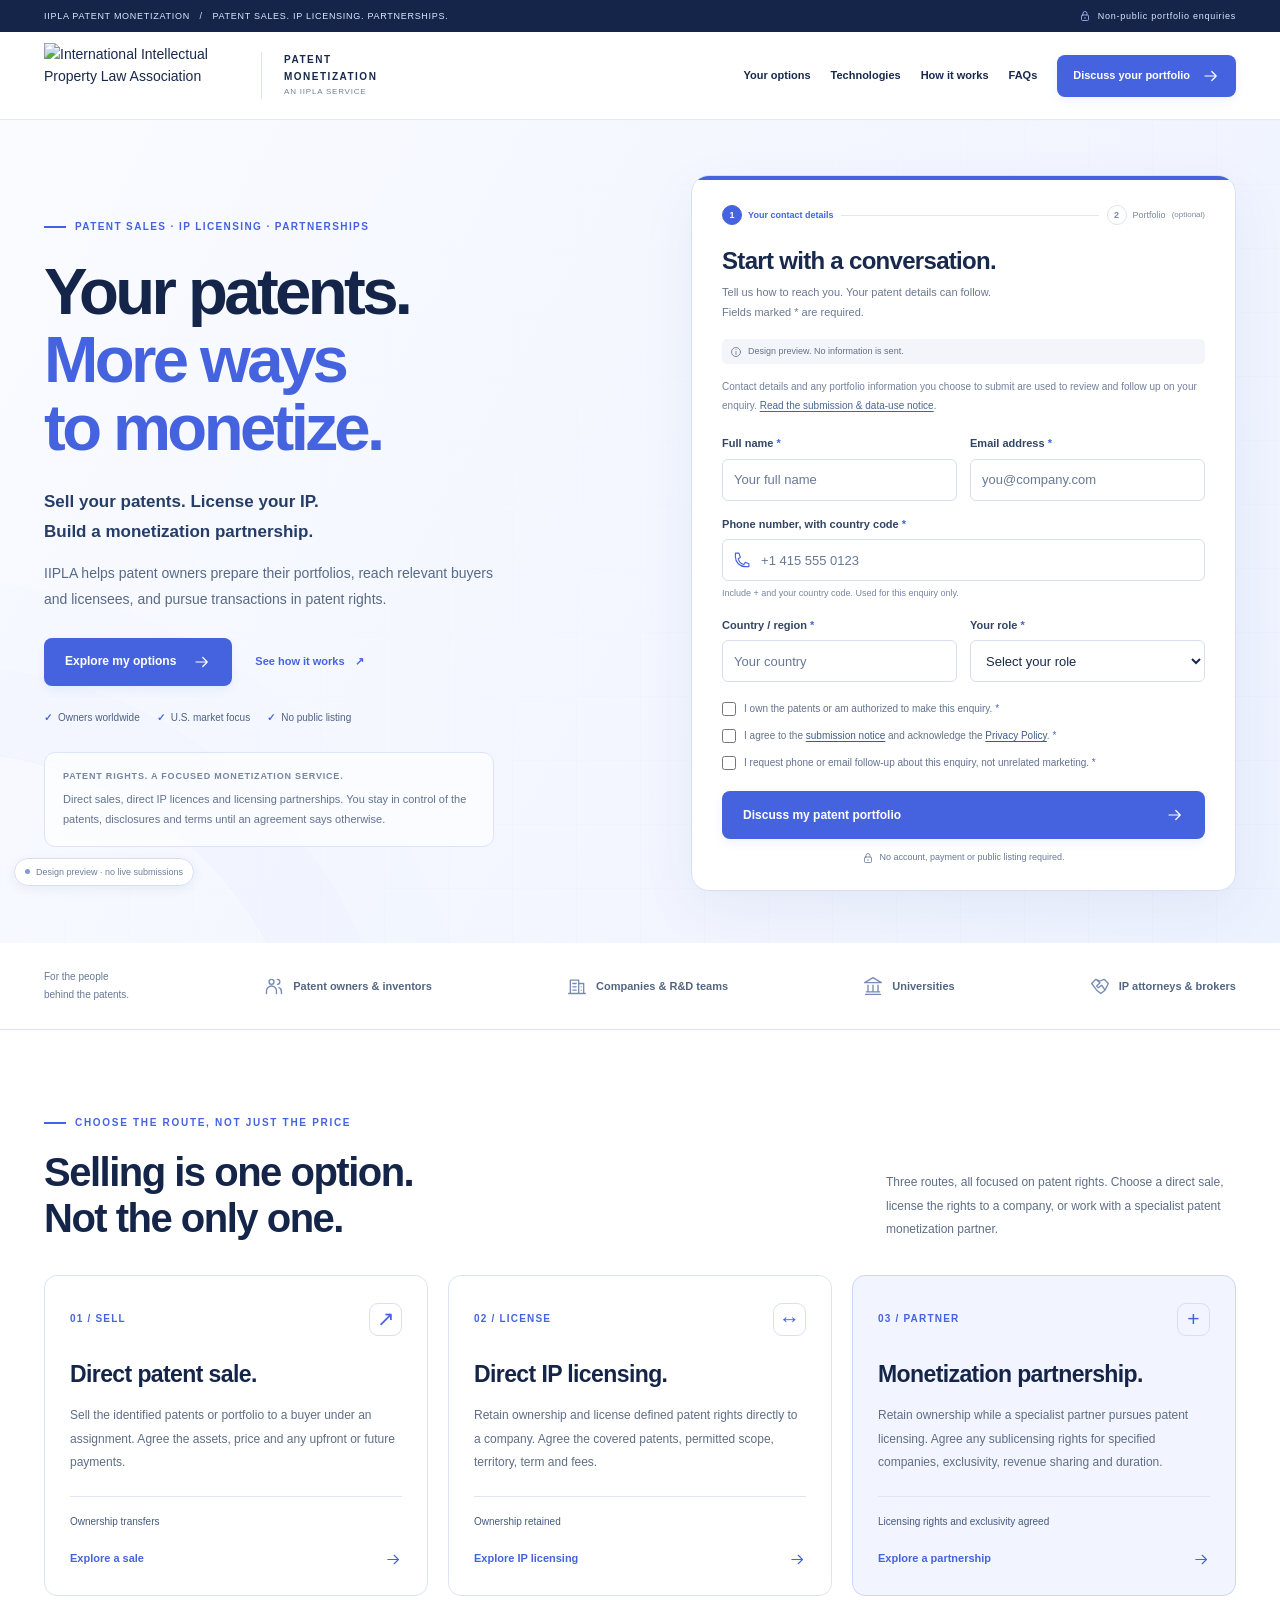
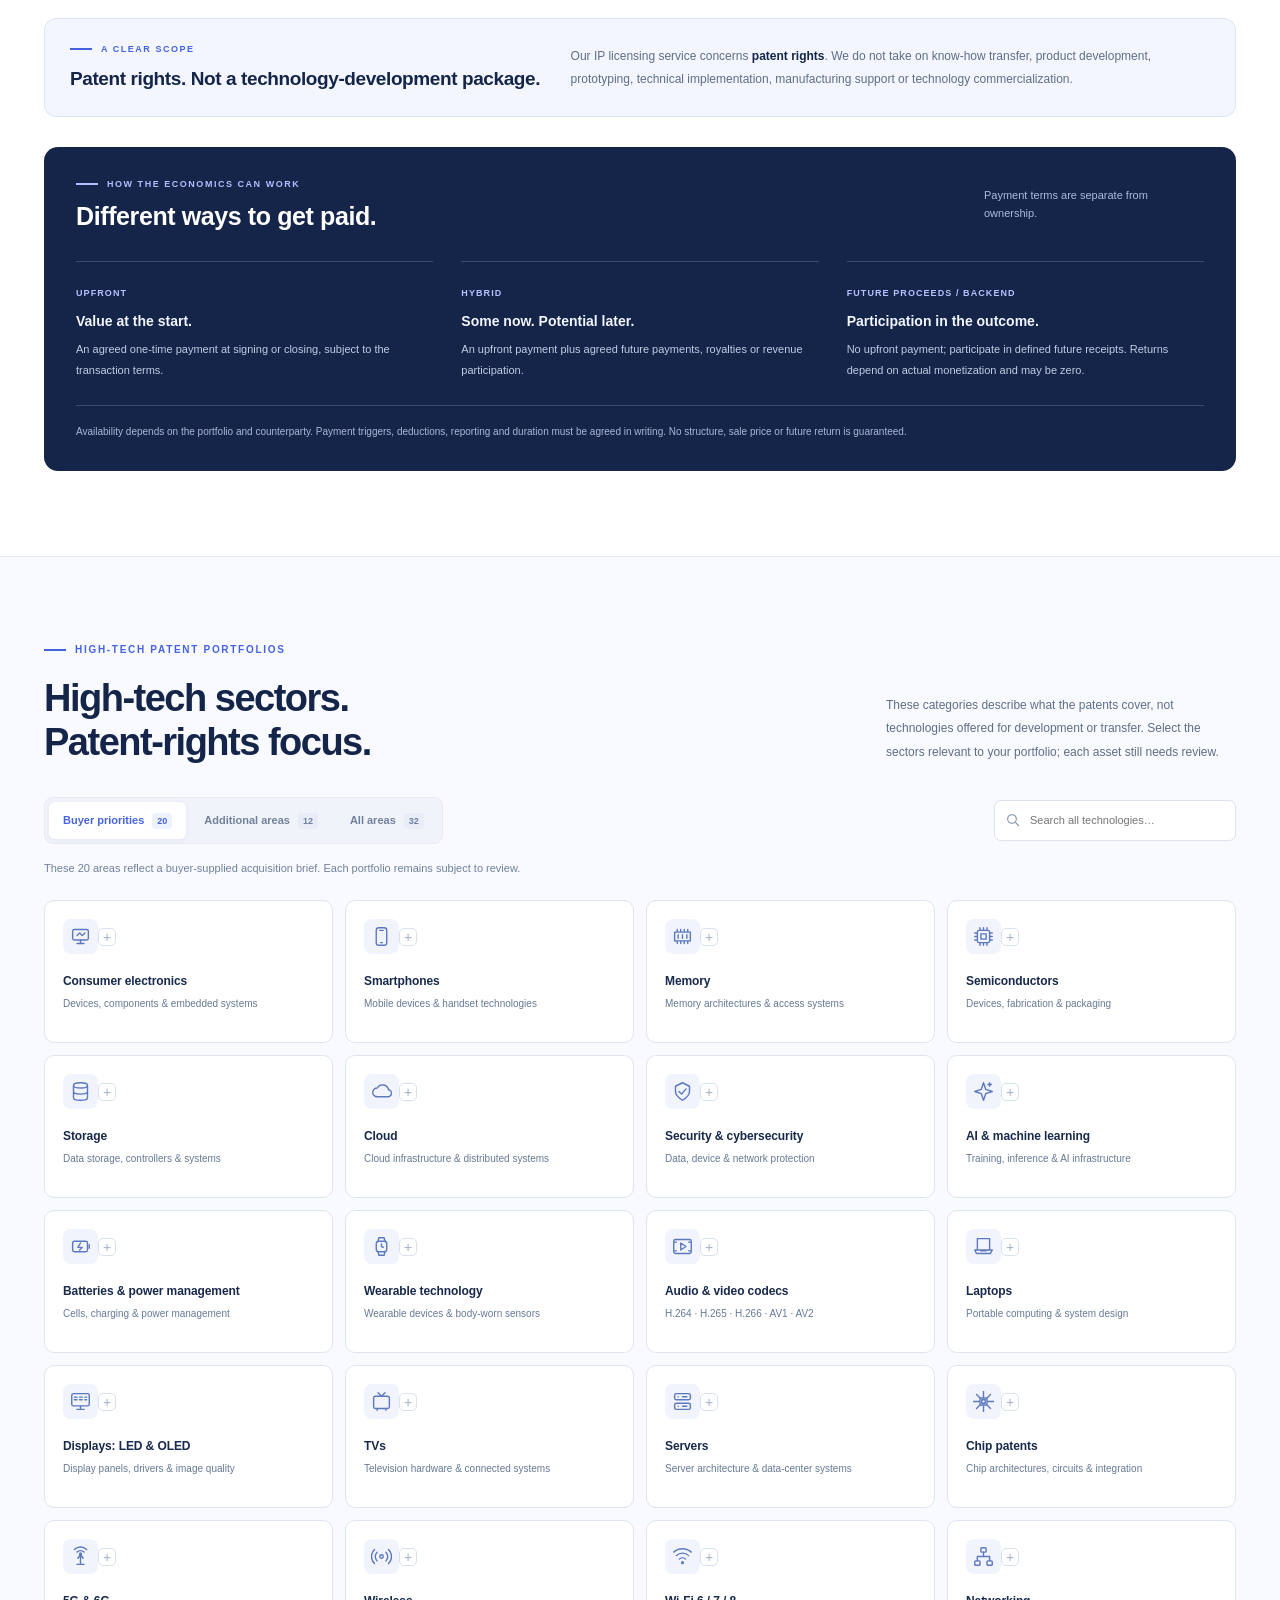
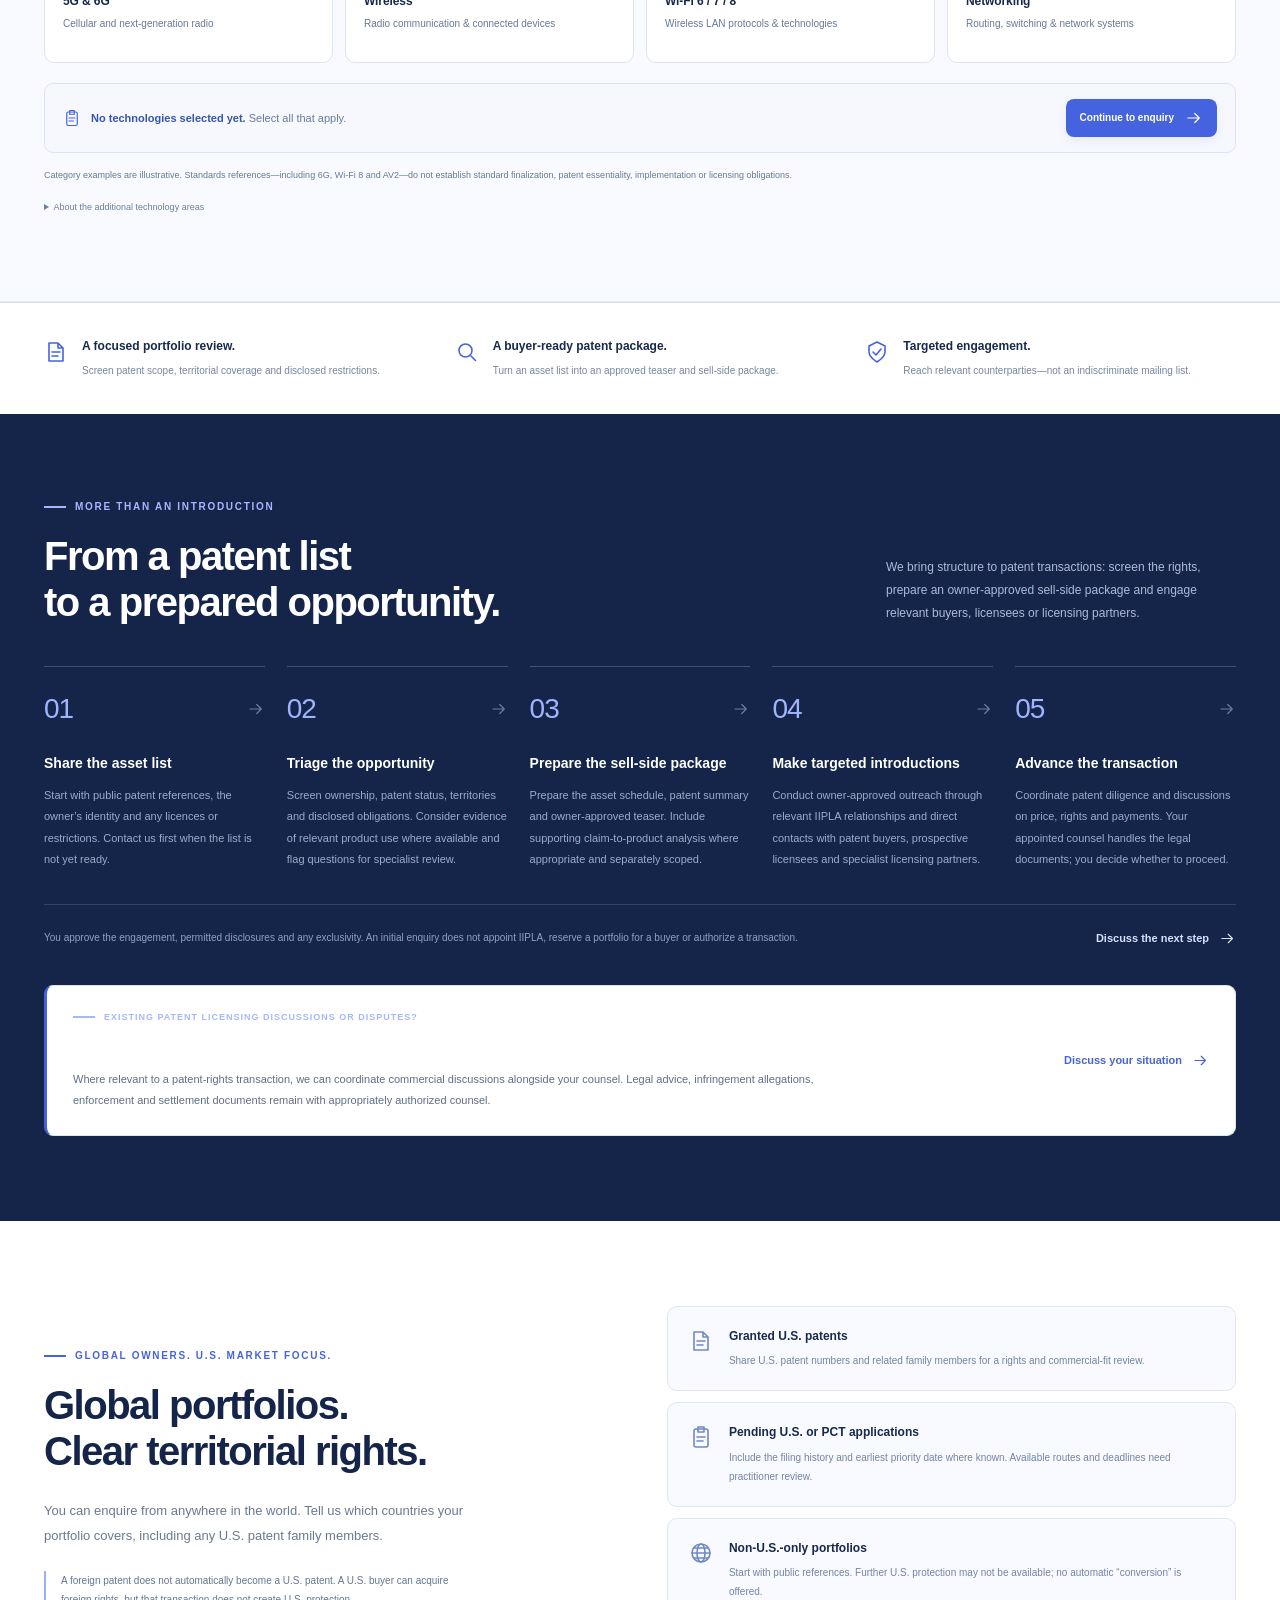
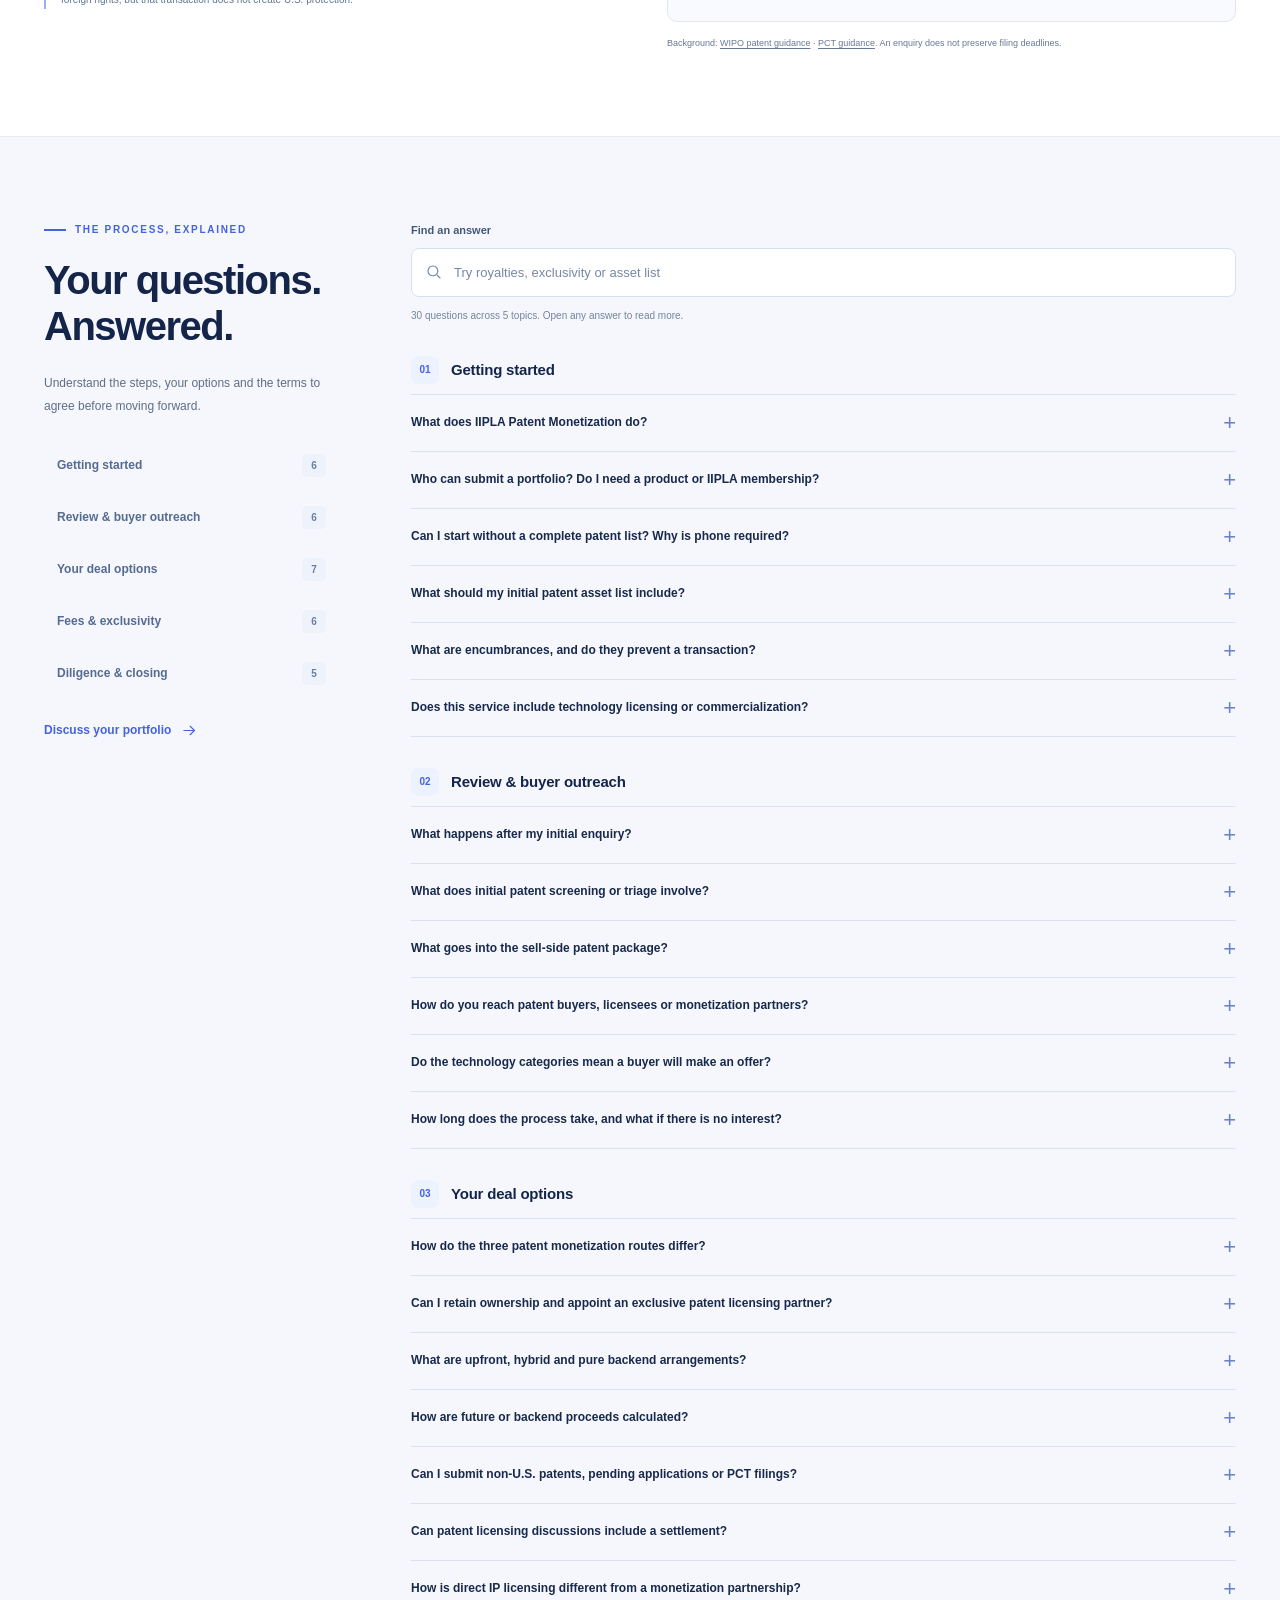
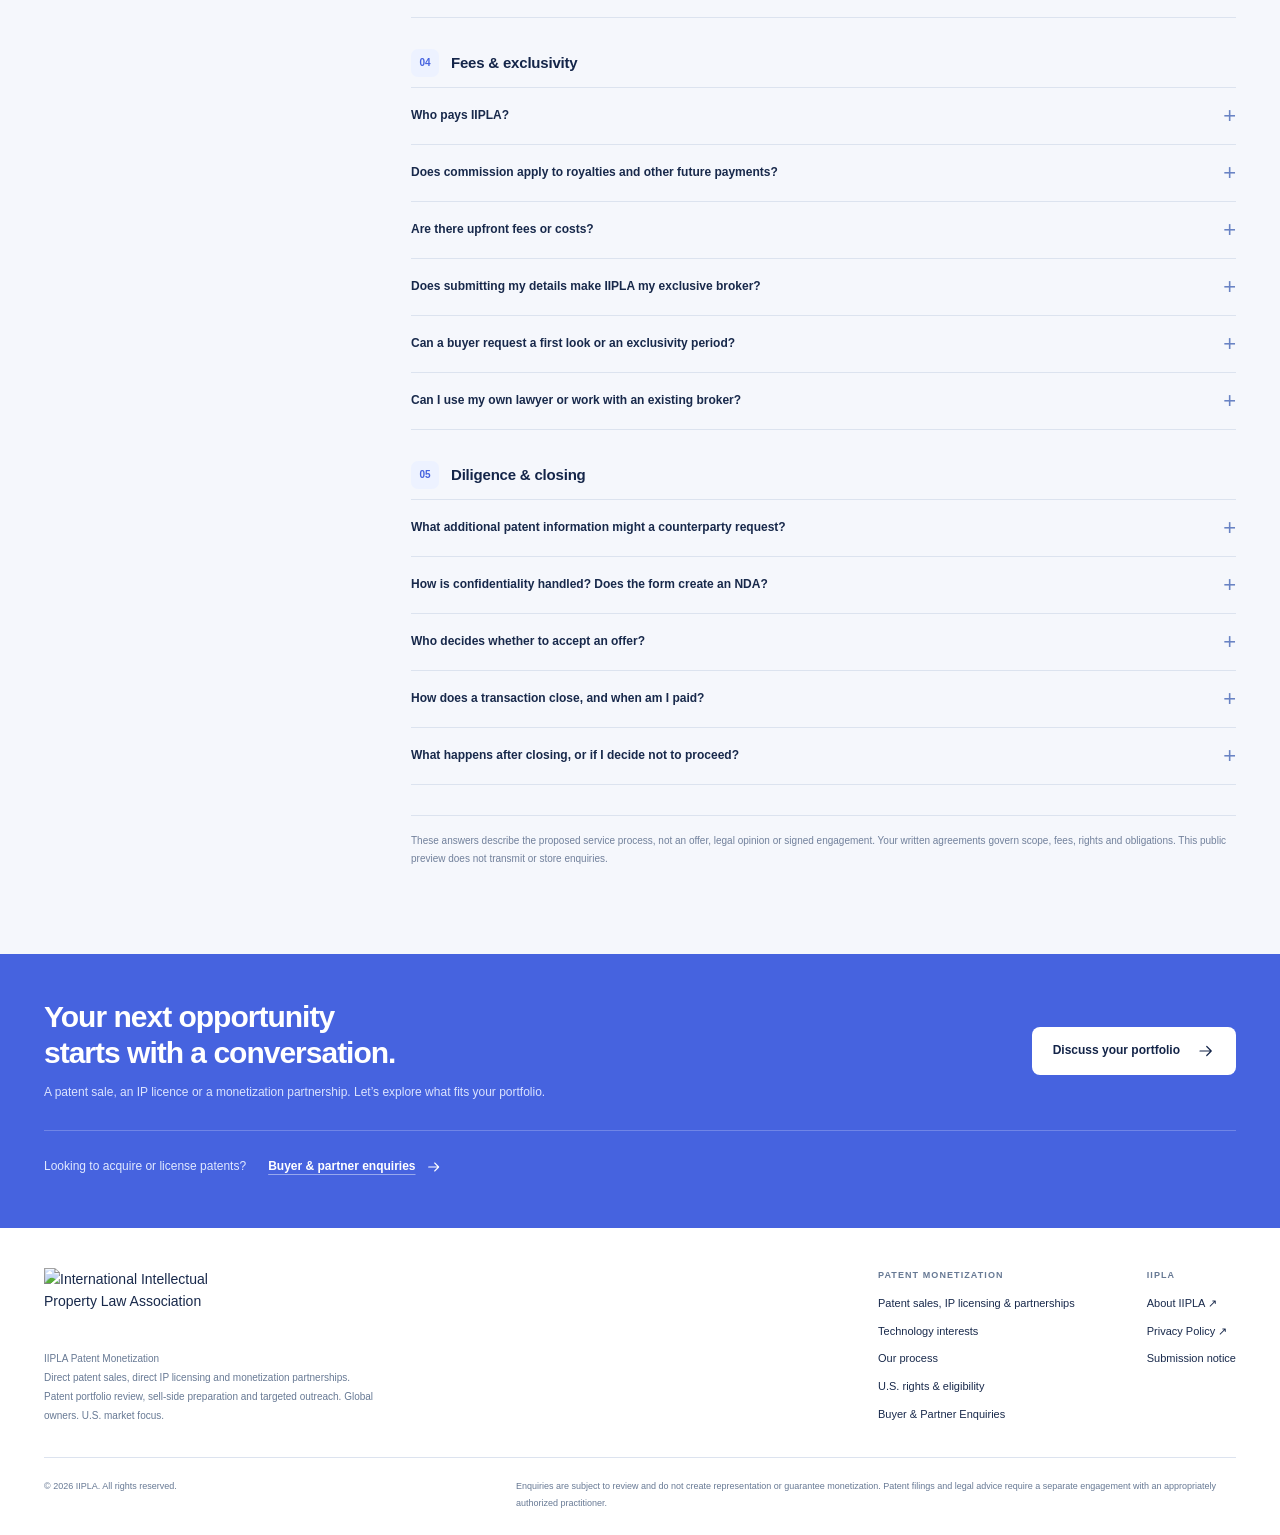
==== commit 55486bd9: "Refocus IIPLA on direct patent sales, IP licensing and patent monetization partnerships" ====
--- a/iipla-patent-brokerage/index.html
+++ b/iipla-patent-brokerage/index.html
@@ -1,5 +1,5 @@
 <!doctype html>
-<html lang="en"><head><meta charset="utf-8"><meta name="viewport" content="width=device-width,initial-scale=1"><title>IIPLA Patent Monetization | Patent Sales, Licensing &amp; Monetization</title><meta name="description" content="Sell your patents, license your technology or explore a monetization partnership. IIPLA supports portfolio review, buyer-ready materials and targeted outreach. Start with a non-confidential enquiry."><meta name="iipla-preview-version" content="5.0-buyer-enquiry"><meta name="robots" content="noindex,nofollow"><meta name="theme-color" content="#4663df"><!-- Preview only. See LAUNCH-HANDOFF.md before enabling live submissions or indexing. --><style>:root{--blue:#4663df;--blue-dark:#334dc0;--navy:#142549;--ink:#18294b;--muted:#5f6e86;--line:#dce3ef;--wash:#f5f7fc;--pale:#edf2ff;--white:#fff;--radius:16px;--max:1192px;--font:Inter,'Segoe UI',Arial,sans-serif}
+<html lang="en"><head><meta charset="utf-8"><meta name="viewport" content="width=device-width,initial-scale=1"><title>IIPLA Patent Monetization | Patent Sales, IP Licensing &amp; Partnerships</title><meta name="description" content="Direct patent sales, direct IP licensing and monetization partnerships. IIPLA supports patent portfolio review, sell-side preparation and targeted outreach. Start with a non-confidential enquiry."><meta name="iipla-preview-version" content="6.0-patent-rights"><meta name="robots" content="noindex,nofollow"><meta name="theme-color" content="#4663df"><!-- Preview only. See LAUNCH-HANDOFF.md before enabling live submissions or indexing. --><style>:root{--blue:#4663df;--blue-dark:#334dc0;--navy:#142549;--ink:#18294b;--muted:#5f6e86;--line:#dce3ef;--wash:#f5f7fc;--pale:#edf2ff;--white:#fff;--radius:16px;--max:1192px;--font:Inter,'Segoe UI',Arial,sans-serif}
 *{box-sizing:border-box}html{scroll-behavior:smooth;scroll-padding-top:104px}body{margin:0;background:white;color:var(--ink);font-family:var(--font);font-size:14px;line-height:1.6;-webkit-font-smoothing:antialiased}a{color:inherit;text-decoration:none}button,input,select,textarea{font:inherit}button{cursor:pointer;color:inherit}button,input,select,textarea,a{touch-action:manipulation}button:disabled{opacity:.6;cursor:wait}h1,h2,h3,p{margin:0}button:focus-visible,a:focus-visible,summary:focus-visible,input:focus-visible,select:focus-visible,textarea:focus-visible{outline:3px solid #91a7ff;outline-offset:3px}::selection{background:#dce4ff}svg{display:block}.icon{width:22px;height:22px;flex:none}.wrap{width:min(var(--max),calc(100% - 80px));margin:auto}.sr-only{position:absolute;width:1px;height:1px;padding:0;overflow:hidden;clip:rect(0,0,0,0);white-space:nowrap;border:0}[hidden]{display:none!important}.skip{position:fixed;z-index:100;top:-80px;left:16px;background:white;padding:12px 18px;box-shadow:0 4px 14px #0002}.skip:focus{top:12px}.eyebrow{display:flex;align-items:center;gap:9px;text-transform:uppercase;font-size:10px;font-weight:750;letter-spacing:.17em;color:var(--blue)}.eyebrow:before{content:'';height:2px;width:22px;background:currentColor}.btn{display:inline-flex;align-items:center;justify-content:center;gap:17px;border:1px solid transparent;border-radius:8px;padding:13px 20px;min-height:48px;font-size:12px;font-weight:650;line-height:1.45;transition:background .18s,box-shadow .18s,transform .18s;text-align:center}.btn:hover{transform:translateY(-1px)}.btn .icon{width:18px;height:18px}.btn-primary{background:var(--blue);color:white;box-shadow:0 4px 10px #4663df14}.btn-primary:hover{background:var(--blue-dark);box-shadow:0 7px 18px #4663df26}.btn-white{background:white;color:var(--navy)}.btn-white:hover{background:#eef2ff}.btn-outline{border-color:var(--line);background:white;color:var(--navy)}.btn-outline:hover{background:var(--wash)}.text-link{display:inline-flex;align-items:center;gap:10px;font-size:12px;font-weight:650;background:none;border:0;padding:0;color:var(--blue)}.text-link .icon{width:17px;height:17px}.underlined{text-decoration:underline;text-underline-offset:3px}.topbar{background:var(--navy);color:#dce6ff;height:32px;font-size:9px;letter-spacing:.08em}.topbar .wrap{height:100%;display:flex;align-items:center;justify-content:space-between;gap:20px}.topbar span{display:flex;align-items:center;gap:7px}.topbar .icon{width:12px;height:12px;color:#aebeff}.site-header{height:88px;background:#ffffffed;border-bottom:1px solid #e4e9f1;position:sticky;top:0;z-index:40;backdrop-filter:blur(14px)}.header-inner{height:100%;display:flex;align-items:center;justify-content:space-between;gap:25px}.brand{display:flex;align-items:center;gap:23px;flex:none}.brand-logo{display:block;width:194px;height:auto}.division{padding-left:22px;border-left:1px solid var(--line);font-size:10px;font-weight:750;text-transform:uppercase;letter-spacing:.15em;line-height:1.65}.division small{display:block;font-size:8px;color:#70809c;letter-spacing:.1em;font-weight:500}.nav{display:flex;align-items:center;gap:25px}.nav>a{font-size:11px;font-weight:600}.nav>a:not(.btn):hover{color:var(--blue)}.nav .btn{min-height:42px;font-size:11px;padding:10px 15px;gap:12px}.menu-toggle{display:none;border:0;background:none;padding:8px}
 .hero{position:relative;overflow:hidden;background:linear-gradient(118deg,#f9fbff 0%,#f3f6ff 57%,#edf2ff 100%);padding:57px 0 52px}.hero:before{content:'';position:absolute;inset:0;background-image:linear-gradient(#4663df05 1px,transparent 1px),linear-gradient(90deg,#4663df05 1px,transparent 1px);background-size:64px 64px;pointer-events:none;mask-image:linear-gradient(135deg,transparent 20%,black 90%)}.hero:after{position:absolute;content:'';width:730px;height:730px;border:1px solid #4663df0c;border-radius:50%;left:-420px;bottom:-540px;box-shadow:0 0 0 85px #4663df03,0 0 0 170px #4663df02;pointer-events:none}.hero-grid{position:relative;z-index:1;display:grid;grid-template-columns:1.08fr 1fr;gap:77px;align-items:center}.hero-copy .eyebrow{margin-bottom:25px}.hero h1{font-size:clamp(56px,5.1vw,73px);letter-spacing:-3.7px;line-height:1.055;font-weight:600;color:var(--navy)}.hero h1 span{color:var(--blue)}.hero-description{font-size:15px;line-height:1.95;color:#586a86;max-width:435px;margin-top:26px}.hero-proof{display:flex;flex-wrap:wrap;gap:10px 20px;margin-top:24px;font-size:10px;color:#4e6181}.hero-proof span{display:flex;align-items:center;gap:6px}.hero-proof .icon{width:15px;height:15px;color:var(--blue)}.hero-copy>.text-link{margin-top:33px}.hero-route{max-width:433px;background:#ffffffa8;border:1px solid #dce4f5;border-radius:11px;padding:18px 19px;margin-top:36px}.route-label{font-size:9px;font-weight:650;letter-spacing:.11em;text-transform:uppercase;color:#7586a2;margin-bottom:13px}.route-flow{display:flex;align-items:center;justify-content:space-between;gap:8px}.route-flow>div{font-size:11px;font-weight:650;display:flex;align-items:center;gap:8px;line-height:1.4}.route-flow>div>.icon{height:18px;width:18px;color:var(--blue)}.route-flow>.icon{height:15px;width:15px;color:#9eabc5}.route-flow>div:last-child{color:var(--blue)}.lead-card{background:white;border:1px solid #d7e0f2;border-radius:18px;padding:29px 30px 25px;box-shadow:0 18px 56px #203d8610,0 2px 8px #203d8604;position:relative;overflow:hidden;min-width:0;scroll-margin-top:110px}.lead-card:before{content:'';position:absolute;left:0;right:0;top:0;height:4px;background:var(--blue)}.mini-progress{display:flex;align-items:center;gap:8px;font-size:9px;color:#7b89a2;margin-bottom:20px}.mini-progress>span{display:flex;gap:6px;align-items:center}.mini-progress b{display:flex;align-items:center;justify-content:center;border:1px solid #dce3f1;width:20px;height:20px;border-radius:50%;font-size:9px;font-weight:600}.mini-progress .current{color:var(--blue);font-weight:650}.mini-progress .current b{border-color:var(--blue);background:var(--blue);color:white}.mini-progress i{display:block;flex:1;height:1px;background:#e1e7f2}.lead-card h2{font-size:24px;line-height:1.3;letter-spacing:-.7px;font-weight:650}.lead-intro{font-size:11px;color:#6b7891;margin-top:7px;line-height:1.8}.preview-note{display:flex;align-items:center;gap:6px;color:#63718b;background:#f3f5fa;border-radius:5px;padding:6px 8px;font-size:9px;line-height:1.5;margin-top:16px}.preview-note .icon{width:12px;height:12px}.fields{display:grid;grid-template-columns:1fr 1fr;gap:15px 13px;margin-top:20px}.field{min-width:0}.full{grid-column:1/-1}.field label,.field-label{display:block;font-size:10px;font-weight:650;margin-bottom:6px;color:#314564}.required{color:var(--blue)}.optional{font-size:9px;color:#7c8aa2;font-weight:400}.field input:not([type=checkbox]),.field select,.field textarea{width:100%;border:1px solid #d7dfed;background:white;border-radius:6px;padding:10px 11px;min-height:42px;font-size:12px;color:var(--ink);line-height:1.5;transition:border .15s,box-shadow .15s}.field input:focus,.field select:focus,.field textarea:focus{border-color:var(--blue);box-shadow:0 0 0 3px #4663df0e}.field input::placeholder,.field textarea::placeholder{color:#677994}.field textarea{min-height:108px;resize:vertical}.field small{display:block;font-size:9px;line-height:1.7;color:#7786a0;margin-top:5px}.field input[aria-invalid=true],.field select[aria-invalid=true],.field textarea[aria-invalid=true]{border-color:#b6404e}.phone-wrap{position:relative}.phone-wrap .icon{position:absolute;left:12px;top:12px;width:17px;height:17px;color:var(--blue)}.phone-wrap input{padding-left:38px!important}.consents{display:flex;flex-direction:column;gap:9px;margin-top:18px}.check{display:flex;align-items:flex-start;gap:8px;cursor:pointer;font-size:9px;line-height:1.8;color:#63728d}.check input{width:14px;height:14px;flex:none;accent-color:var(--blue);margin:2px 0 0}.check a,.inline-notice{text-decoration:underline;text-underline-offset:2px;color:#415a8c}.inline-notice{padding:0;border:0;background:none;font:inherit}.selected-lead{font-size:9px;color:var(--blue);background:var(--pale);border-radius:5px;padding:7px 9px;margin-top:13px;overflow-wrap:anywhere;line-height:1.7}.lead-submit{width:100%;margin-top:19px;justify-content:space-between}.form-tail{display:flex;justify-content:center;align-items:center;gap:5px;text-align:center;font-size:9px;color:#677994;margin-top:11px}.form-tail .icon{width:12px;height:12px}.form-error{border:1px solid #ecd0d6;border-radius:6px;background:#fff4f5;color:#923445;padding:10px 12px;font-size:11px;line-height:1.7;margin-top:15px}.form-error:focus{outline:none}.notice-success{background:#eef3ff;border:1px solid #cbd8fa;border-radius:8px;padding:14px;font-size:11px;color:#435a88;line-height:1.8}.receipt-icon{height:47px;width:47px;display:flex;justify-content:center;align-items:center;border-radius:50%;background:var(--pale);color:var(--blue);margin-bottom:20px}.lead-receipt>p{font-size:12px;color:var(--muted);line-height:1.9;margin-top:15px}.lead-receipt .btn{width:100%;margin-top:22px}.lead-receipt>.text-link{margin-top:16px;font-size:11px}.lead-receipt .receipt-reference{font-size:10px;margin-top:15px;color:#677994;overflow-wrap:anywhere}
 .audience{border-bottom:1px solid var(--line);padding:25px 0;background:white}.audience-inner{display:flex;align-items:center;justify-content:space-between;gap:25px}.audience-title{font-size:10px;color:#677994;max-width:145px;line-height:1.8}.audience-item{display:flex;align-items:center;gap:9px;font-size:11px;font-weight:600;line-height:1.5;color:#546580}.audience-item .icon{height:20px;width:20px;color:#778bb4}.section{padding:85px 0}.section-heading{display:flex;align-items:flex-end;justify-content:space-between;gap:60px;margin-bottom:33px}.section-heading .eyebrow{margin-bottom:18px}.section-heading h2,.section-title{font-size:40px;letter-spacing:-1.5px;line-height:1.16;font-weight:600;color:var(--navy)}.section-heading>p{max-width:350px;font-size:12px;line-height:1.95;color:var(--muted)}.technologies{background:#fff}.tech-controls{display:flex;justify-content:space-between;align-items:center;gap:25px;margin-bottom:15px}.scope-tabs{display:flex;gap:4px;padding:4px;background:#f0f3fa;border:1px solid #e6eaf2;border-radius:9px}.scope-tab{display:inline-flex;align-items:center;justify-content:center;gap:8px;min-height:37px;border:0;background:transparent;border-radius:6px;font-size:11px;padding:8px 14px;color:#73809a;font-weight:600}.scope-tab[aria-pressed=true]{background:white;color:var(--blue);box-shadow:0 1px 5px #182d5310}.scope-tab b{font-size:9px;display:inline-flex;min-width:20px;justify-content:center;background:#e7ecf6;color:#7081a0;border-radius:4px;padding:1px 4px;line-height:1.6}.scope-tab[aria-pressed=true] b{background:var(--pale);color:var(--blue)}.tech-search{position:relative;width:242px;flex:none}.tech-search .icon{position:absolute;left:11px;top:12px;width:16px;height:16px;color:#7f8da6}.tech-search input{width:100%;border:1px solid var(--line);border-radius:7px;background:#fff;min-height:41px;font-size:11px;padding:10px 13px 10px 35px;color:var(--ink)}.scope-description{font-size:11px;color:#71809b;line-height:1.8;margin-bottom:21px}.tech-grid{display:grid;grid-template-columns:repeat(4,1fr);gap:12px}.tech-card{border:1px solid #dee5f0;border-radius:10px;padding:18px 18px 16px;background:#fff;min-height:143px;display:flex;flex-direction:column;text-align:left;transition:background .15s,border .15s,transform .15s,box-shadow .15s;min-width:0}.tech-card:hover{border-color:#9cabdf;transform:translateY(-2px);box-shadow:0 6px 16px #224ea909}.tech-top{display:flex;align-items:center;justify-content:space-between;margin-bottom:18px}.tech-icon{display:flex;align-items:center;justify-content:center;width:35px;height:35px;border-radius:8px;background:#f1f4fc;color:#5c78bf}.tech-icon .icon{height:21px;width:21px}.tech-select{width:18px;height:18px;border:1px solid #d9e1ef;border-radius:5px;display:flex;align-items:center;justify-content:center;color:#a5b1c6;font-size:14px;font-weight:400;line-height:1}.tech-card[aria-pressed=true]{border-color:var(--blue);background:#f4f7ff}.tech-card[aria-pressed=true] .tech-select{background:var(--blue);border-color:var(--blue);color:white}.tech-card[aria-pressed=true] .tech-icon{background:#e5ecff;color:var(--blue)}.tech-card strong{font-size:12px;line-height:1.5;font-weight:650;letter-spacing:-.1px}.tech-card small{display:block;font-size:10px;color:#677994;line-height:1.75;margin-top:5px}.tech-empty{border:1px dashed var(--line);padding:28px;text-align:center;color:var(--muted);font-size:12px;border-radius:9px}.selected-bar{display:flex;align-items:center;justify-content:space-between;gap:20px;border:1px solid #dbe4f7;background:#f6f8fe;border-radius:9px;padding:15px 18px;margin-top:20px}.selected-info{display:flex;align-items:center;gap:10px;font-size:11px;color:#687b9d;line-height:1.7}.selected-info .icon{height:18px;width:18px;color:var(--blue)}.selected-info strong{color:#3655ab;font-weight:650}.selected-actions{display:flex;align-items:center;gap:18px;flex:none}.selected-actions .btn{min-height:38px;font-size:10px;padding:9px 13px;gap:11px}.clear-categories{font-size:10px;color:#7182a3;border:0;background:transparent;text-decoration:underline}.category-source{font-size:9px;color:#677994;line-height:1.85;margin-top:16px}.category-source summary{cursor:pointer;color:#6d7e9e;display:list-item}.category-source p{margin-top:7px;max-width:970px}.category-source a{text-decoration:underline;text-underline-offset:2px;color:#536fae}.category-caveat{font-size:9px;color:#677994;line-height:1.8;margin-top:14px}
@@ -58,42 +58,44 @@
 .notice-actions{border-top:1px solid var(--line);background:white;padding:16px 26px;display:flex;align-items:center;justify-content:space-between;gap:18px;flex:none}.notice-actions>span{font-size:10px;color:#72819a;line-height:1.7}.notice-production .notice-actions .btn{margin:0;font-size:12px;min-height:43px;padding:11px 18px;background:var(--blue);color:white}.notice-production .notice-actions .btn:hover{background:var(--blue-dark)}
 .intake-disclosure{font-size:10px;line-height:1.85;color:#73809b;margin-top:14px}.intake-disclosure a,.intake-disclosure button{font:inherit;text-decoration:underline;text-underline-offset:2px;color:#4b6491;background:none;border:0;padding:0}
 @media(max-width:680px){.notice-dialog.notice-production{width:calc(100% - 20px);max-height:calc(100dvh - 22px);border-radius:12px}.notice-production .dialog-heading{padding:18px}.notice-production .dialog-heading h2{font-size:24px}.notice-body{padding:15px 18px 23px}.notice-highlights{grid-template-columns:1fr;gap:6px;margin-top:18px}.notice-highlights>span{padding:9px 11px}.notice-highlights strong{margin-bottom:2px}.notice-actions{padding:13px 18px;gap:12px}.notice-actions>span{font-size:9px}.notice-production .notice-actions .btn{font-size:11px;padding:10px 13px}.intake-disclosure{font-size:10px}}
-</style></head>
+</style><style id="patent-scope-v6">.patent-scope-note{display:grid;grid-template-columns:.85fr 1.15fr;gap:28px;align-items:center;margin-top:22px;padding:23px 25px;background:#f3f6ff;border:1px solid #dce4f6;border-radius:12px}.patent-scope-note .eyebrow{font-size:9px;margin-bottom:10px}.patent-scope-note h3{font-size:19px;line-height:1.4;letter-spacing:-.4px;color:var(--navy);font-weight:650}.patent-scope-note p{font-size:12px;line-height:1.9;color:var(--muted)}.patent-scope-note strong{color:var(--navy);font-weight:650}@media(max-width:680px){.patent-scope-note{grid-template-columns:1fr;gap:13px;padding:20px}.patent-scope-note h3{font-size:18px}.patent-scope-note p{font-size:12px}}@media(max-width:365px){.topbar{letter-spacing:0}.topbar .wrap>span{font-size:8px}}</style>
+</head>
 <body id="top"><a class="skip" href="#main">Skip to content</a><noscript><div class="no-js">JavaScript is required for the enquiry forms and technology filters. This is a design preview; no information will be sent.</div></noscript>
-<div class="topbar"><div class="wrap"><span>IIPLA PATENT MONETIZATION &nbsp; / &nbsp; SALES. LICENSING. PARTNERSHIPS.</span><span><svg class="icon" viewBox="0 0 24 24" aria-hidden="true" fill="none" stroke="currentColor" stroke-width="1.6" stroke-linecap="round" stroke-linejoin="round"><rect x="5" y="10" width="14" height="11" rx="2"/><path d="M8 10V7a4 4 0 0 1 8 0v3m-4 5v2"/></svg> Non-public portfolio enquiries</span></div></div>
+<div class="topbar"><div class="wrap"><span>IIPLA PATENT MONETIZATION &nbsp; / &nbsp; PATENT SALES. IP LICENSING. PARTNERSHIPS.</span><span><svg class="icon" viewBox="0 0 24 24" aria-hidden="true" fill="none" stroke="currentColor" stroke-width="1.6" stroke-linecap="round" stroke-linejoin="round"><rect x="5" y="10" width="14" height="11" rx="2"/><path d="M8 10V7a4 4 0 0 1 8 0v3m-4 5v2"/></svg> Non-public portfolio enquiries</span></div></div>
 <header class="site-header"><div class="wrap header-inner"><a href="#top" class="brand" aria-label="IIPLA Patent Monetization, top of page"><img class="brand-logo" src="https://iipla.org/iipla-logo.png" width="215" height="72" alt="International Intellectual Property Law Association"><span class="division">Patent<br>Monetization<small>An IIPLA service</small></span></a><nav class="nav" id="main-nav" aria-label="Main navigation"><a href="#options">Your options</a><a href="#technologies">Technologies</a><a href="#process">How it works</a><a href="#faq">FAQs</a><a href="#start" class="btn btn-primary" data-start data-cta="header">Discuss your portfolio <svg class="icon" viewBox="0 0 24 24" aria-hidden="true" fill="none" stroke="currentColor" stroke-width="1.6" stroke-linecap="round" stroke-linejoin="round"><path d="M4 12h15m-6-6 6 6-6 6"/></svg></a></nav><button class="menu-toggle" type="button" aria-label="Open navigation" aria-expanded="false" aria-controls="main-nav"><svg class="icon" viewBox="0 0 24 24" aria-hidden="true" fill="none" stroke="currentColor" stroke-width="1.6" stroke-linecap="round" stroke-linejoin="round"><path d="M4 6h16M4 12h16M4 18h16"/></svg></button></div></header>
 <main id="main">
-<section class="hero" aria-labelledby="hero-title"><div class="wrap hero-grid"><div class="hero-copy"><div class="eyebrow">Patent sales · Licensing · Monetization</div>
+<section class="hero" aria-labelledby="hero-title"><div class="wrap hero-grid"><div class="hero-copy"><div class="eyebrow">Patent sales · IP licensing · Partnerships</div>
 <h1 id="hero-title">Your patents.<br><span>More ways<br>to monetize.</span></h1>
-<p class="hero-lede">Sell your patents. License your technology.<br>Build a monetization partnership.</p>
-<p class="hero-description">From portfolio review and buyer-ready materials to targeted outreach, IIPLA helps you explore the right route for your patents.</p>
+<p class="hero-lede">Sell your patents. License your IP.<br>Build a monetization partnership.</p>
+<p class="hero-description">IIPLA helps patent owners prepare their portfolios, reach relevant buyers and licensees, and pursue transactions in patent rights.</p>
 <div class="hero-actions"><a class="btn btn-primary" href="#start" data-start data-cta="hero">Explore my options <svg class="icon" viewBox="0 0 24 24" aria-hidden="true" fill="none" stroke="currentColor" stroke-width="1.6" stroke-linecap="round" stroke-linejoin="round"><path d="M4 12h15m-6-6 6 6-6 6"/></svg></a><a class="text-link" href="#process">See how it works <span aria-hidden="true">↗</span></a></div>
 <div class="hero-proof"><span><span class="proof-check" aria-hidden="true">✓</span> Owners worldwide</span><span><span class="proof-check" aria-hidden="true">✓</span> U.S. market focus</span><span><span class="proof-check" aria-hidden="true">✓</span> No public listing</span></div>
-<div class="hero-route"><div class="route-label">A brokerage service. Not a marketplace.</div><p>One point of coordination for review, preparation and buyer engagement. You stay in control of the terms.</p></div></div><div class="lead-card" id="start"><div id="lead-entry"><div class="mini-progress" aria-label="Enquiry stages"><span class="current"><b>1</b> Your contact details</span><i></i><span><b>2</b> Portfolio <em style="font-style:normal;font-size:8px">(optional)</em></span></div><h2 id="lead-title">Start with a conversation.</h2><p class="lead-intro">Tell us how to reach you. Your patent details can follow.<br>Fields marked * are required.</p><div class="preview-note" data-preview><svg class="icon" viewBox="0 0 24 24" aria-hidden="true" fill="none" stroke="currentColor" stroke-width="1.6" stroke-linecap="round" stroke-linejoin="round"><circle cx="12" cy="12" r="9"/><path d="M12 11v6m0-10h.01"/></svg> Design preview. No information is sent.</div><p class="intake-disclosure" id="intake-disclosure">Contact details and any portfolio information you choose to submit are used to review and follow up on your enquiry. <button type="button" data-notice>Read the submission &amp; data-use notice</button>.</p><form id="lead-form" novalidate aria-labelledby="lead-title"><div class="fields"><div class="field"><label for="full-name">Full name <span class="required" aria-hidden="true">*</span></label><input id="full-name" name="fullName" autocomplete="name" placeholder="Your full name" required maxlength="120"></div><div class="field"><label for="email">Email address <span class="required" aria-hidden="true">*</span></label><input id="email" name="email" type="email" autocomplete="email" placeholder="you@company.com" required maxlength="254"></div><div class="field full"><label for="phone">Phone number, with country code <span class="required" aria-hidden="true">*</span></label><div class="phone-wrap"><svg class="icon" viewBox="0 0 24 24" aria-hidden="true" fill="none" stroke="currentColor" stroke-width="1.6" stroke-linecap="round" stroke-linejoin="round"><path d="M5 3H2v5c0 8 6 14 14 14h5v-4l-5-2-2 3c-4-1-7-4-8-8l3-2-2-6Z"/></svg><input id="phone" name="phone" type="tel" inputmode="tel" autocomplete="tel" placeholder="+1 415 555 0123" aria-describedby="phone-help" required maxlength="32"></div><small id="phone-help">Include + and your country code. Used for this enquiry only.</small></div><div class="field"><label for="country">Country / region <span class="required" aria-hidden="true">*</span></label><input id="country" name="country" autocomplete="country-name" placeholder="Your country" required maxlength="100"></div><div class="field"><label for="role">Your role <span class="required" aria-hidden="true">*</span></label><select id="role" name="role" required><option value="">Select your role</option><option value="owner">Patent owner / inventor</option><option value="corporate">Company representative</option><option value="university">University / technology transfer</option><option value="attorney">IP attorney / legal adviser</option><option value="broker">Authorized patent broker</option><option value="representative">Other authorized representative</option></select></div></div><div class="selected-lead" id="selected-lead" hidden></div><div class="consents"><label class="check"><input id="authority" name="authorityConfirmed" type="checkbox" required><span>I own the patents or am authorized to make this enquiry. <span class="required" aria-hidden="true">*</span></span></label><label class="check"><input type="checkbox" id="notice-accepted" name="noticeAccepted" required><span>I agree to the <button type="button" class="inline-notice" data-notice>submission notice</button> and acknowledge the <a href="https://iipla.org/privacy-policy" target="_blank" rel="noopener noreferrer">Privacy Policy</a>. <span class="required" aria-hidden="true">*</span></span></label><label class="check"><input type="checkbox" id="consent" name="contactConsent" required><span>I request phone or email follow-up about this enquiry, not unrelated marketing. <span class="required" aria-hidden="true">*</span></span></label></div><div class="sr-only" aria-hidden="true"><label>Leave blank<input name="companyFax" tabindex="-1" autocomplete="off"></label></div><div class="form-error" id="lead-error" role="alert" tabindex="-1" hidden></div><button class="btn btn-primary lead-submit" type="submit" id="lead-submit"><span>Discuss my patent portfolio</span><svg class="icon" viewBox="0 0 24 24" aria-hidden="true" fill="none" stroke="currentColor" stroke-width="1.6" stroke-linecap="round" stroke-linejoin="round"><path d="M4 12h15m-6-6 6 6-6 6"/></svg></button><div class="form-tail"><svg class="icon" viewBox="0 0 24 24" aria-hidden="true" fill="none" stroke="currentColor" stroke-width="1.6" stroke-linecap="round" stroke-linejoin="round"><rect x="5" y="10" width="14" height="11" rx="2"/><path d="M8 10V7a4 4 0 0 1 8 0v3m-4 5v2"/></svg> No account, payment or public listing required.</div></form></div>
+<div class="hero-route"><div class="route-label">Patent rights. A focused monetization service.</div><p>Direct sales, direct IP licences and licensing partnerships. You stay in control of the patents, disclosures and terms until an agreement says otherwise.</p></div></div><div class="lead-card" id="start"><div id="lead-entry"><div class="mini-progress" aria-label="Enquiry stages"><span class="current"><b>1</b> Your contact details</span><i></i><span><b>2</b> Portfolio <em style="font-style:normal;font-size:8px">(optional)</em></span></div><h2 id="lead-title">Start with a conversation.</h2><p class="lead-intro">Tell us how to reach you. Your patent details can follow.<br>Fields marked * are required.</p><div class="preview-note" data-preview><svg class="icon" viewBox="0 0 24 24" aria-hidden="true" fill="none" stroke="currentColor" stroke-width="1.6" stroke-linecap="round" stroke-linejoin="round"><circle cx="12" cy="12" r="9"/><path d="M12 11v6m0-10h.01"/></svg> Design preview. No information is sent.</div><p class="intake-disclosure" id="intake-disclosure">Contact details and any portfolio information you choose to submit are used to review and follow up on your enquiry. <button type="button" data-notice>Read the submission &amp; data-use notice</button>.</p><form id="lead-form" novalidate aria-labelledby="lead-title"><div class="fields"><div class="field"><label for="full-name">Full name <span class="required" aria-hidden="true">*</span></label><input id="full-name" name="fullName" autocomplete="name" placeholder="Your full name" required maxlength="120"></div><div class="field"><label for="email">Email address <span class="required" aria-hidden="true">*</span></label><input id="email" name="email" type="email" autocomplete="email" placeholder="you@company.com" required maxlength="254"></div><div class="field full"><label for="phone">Phone number, with country code <span class="required" aria-hidden="true">*</span></label><div class="phone-wrap"><svg class="icon" viewBox="0 0 24 24" aria-hidden="true" fill="none" stroke="currentColor" stroke-width="1.6" stroke-linecap="round" stroke-linejoin="round"><path d="M5 3H2v5c0 8 6 14 14 14h5v-4l-5-2-2 3c-4-1-7-4-8-8l3-2-2-6Z"/></svg><input id="phone" name="phone" type="tel" inputmode="tel" autocomplete="tel" placeholder="+1 415 555 0123" aria-describedby="phone-help" required maxlength="32"></div><small id="phone-help">Include + and your country code. Used for this enquiry only.</small></div><div class="field"><label for="country">Country / region <span class="required" aria-hidden="true">*</span></label><input id="country" name="country" autocomplete="country-name" placeholder="Your country" required maxlength="100"></div><div class="field"><label for="role">Your role <span class="required" aria-hidden="true">*</span></label><select id="role" name="role" required><option value="">Select your role</option><option value="owner">Patent owner / inventor</option><option value="corporate">Company representative</option><option value="university">University / patent portfolio representative</option><option value="attorney">IP attorney / legal adviser</option><option value="broker">Authorized patent broker</option><option value="representative">Other authorized representative</option></select></div></div><div class="selected-lead" id="selected-lead" hidden></div><div class="consents"><label class="check"><input id="authority" name="authorityConfirmed" type="checkbox" required><span>I own the patents or am authorized to make this enquiry. <span class="required" aria-hidden="true">*</span></span></label><label class="check"><input type="checkbox" id="notice-accepted" name="noticeAccepted" required><span>I agree to the <button type="button" class="inline-notice" data-notice>submission notice</button> and acknowledge the <a href="https://iipla.org/privacy-policy" target="_blank" rel="noopener noreferrer">Privacy Policy</a>. <span class="required" aria-hidden="true">*</span></span></label><label class="check"><input type="checkbox" id="consent" name="contactConsent" required><span>I request phone or email follow-up about this enquiry, not unrelated marketing. <span class="required" aria-hidden="true">*</span></span></label></div><div class="sr-only" aria-hidden="true"><label>Leave blank<input name="companyFax" tabindex="-1" autocomplete="off"></label></div><div class="form-error" id="lead-error" role="alert" tabindex="-1" hidden></div><button class="btn btn-primary lead-submit" type="submit" id="lead-submit"><span>Discuss my patent portfolio</span><svg class="icon" viewBox="0 0 24 24" aria-hidden="true" fill="none" stroke="currentColor" stroke-width="1.6" stroke-linecap="round" stroke-linejoin="round"><path d="M4 12h15m-6-6 6 6-6 6"/></svg></button><div class="form-tail"><svg class="icon" viewBox="0 0 24 24" aria-hidden="true" fill="none" stroke="currentColor" stroke-width="1.6" stroke-linecap="round" stroke-linejoin="round"><rect x="5" y="10" width="14" height="11" rx="2"/><path d="M8 10V7a4 4 0 0 1 8 0v3m-4 5v2"/></svg> No account, payment or public listing required.</div></form></div>
 <div class="lead-receipt" id="lead-receipt" hidden><div class="receipt-icon"><svg class="icon" viewBox="0 0 24 24" aria-hidden="true" fill="none" stroke="currentColor" stroke-width="1.6" stroke-linecap="round" stroke-linejoin="round"><path d="m5 12 4 4L19 6"/></svg></div><h2 id="lead-receipt-title" tabindex="-1">Your enquiry preview is ready.</h2><p id="lead-receipt-copy">Nothing has been sent to IIPLA. You can now try the optional portfolio step.</p><p class="receipt-reference" id="lead-reference"></p><button type="button" class="btn btn-primary" id="add-portfolio">Add patent details <svg class="icon" viewBox="0 0 24 24" aria-hidden="true" fill="none" stroke="currentColor" stroke-width="1.6" stroke-linecap="round" stroke-linejoin="round"><path d="M4 12h15m-6-6 6 6-6 6"/></svg></button><button type="button" class="text-link" id="edit-contact">Edit contact details</button></div></div></div></section>
-<section class="portfolio-section" id="portfolio-details" aria-labelledby="portfolio-title" hidden><div class="wrap portfolio-grid"><div class="portfolio-intro"><div class="eyebrow">Step 2 · Optional portfolio details</div><h2 id="portfolio-title" tabindex="-1">Give your portfolio<br>a stronger start.</h2><p>A patent list and an outline of existing rights or restrictions help us assess the opportunity. Start with public information; detailed diligence comes later.</p><div class="contact-summary" id="contact-summary"></div><button class="text-link" type="button" id="edit-contact-2">Edit contact details</button><p>Only share public or non-confidential information. Request an NDA before sending sensitive material.</p><button class="text-link" type="button" id="skip-portfolio">Skip this step and keep browsing <svg class="icon" viewBox="0 0 24 24" aria-hidden="true" fill="none" stroke="currentColor" stroke-width="1.6" stroke-linecap="round" stroke-linejoin="round"><path d="M4 12h15m-6-6 6 6-6 6"/></svg></button></div><div class="portfolio-form-card"><form id="portfolio-form" novalidate><h3>Share the assets. Flag the restrictions.</h3><p class="subtext">This step is optional. When you complete it, identify the owner, preferred route and any existing rights or restrictions. “Not sure” is an accepted answer.</p><div class="preview-note" data-preview><svg class="icon" viewBox="0 0 24 24" aria-hidden="true" fill="none" stroke="currentColor" stroke-width="1.6" stroke-linecap="round" stroke-linejoin="round"><circle cx="12" cy="12" r="9"/><path d="M12 11v6m0-10h.01"/></svg> Preview only. Contact details and files have not been sent.</div><div class="fields"><div class="field full"><label for="owner-name">Patent owner’s legal name <span class="required" aria-hidden="true">*</span></label><input id="owner-name" name="ownerLegalName" required maxlength="250" placeholder="Individual or entity that owns the patent rights"></div><div class="field"><label for="organization">Your organization <span class="optional">(optional)</span></label><input id="organization" name="organization" autocomplete="organization" maxlength="200" placeholder="Company, university or firm"></div><div class="field"><label for="portfolio-size">Portfolio size <span class="required" aria-hidden="true">*</span></label><select id="portfolio-size" name="portfolioSize" required><option value="">Select number of assets</option><option value="1-5">1–5 patents / applications</option><option value="6-20">6–20 patents / applications</option><option value="21-100">21–100 patents / applications</option><option value="100+">More than 100</option><option value="unsure">Not sure yet</option></select><small>Individual patents or applications, not families.</small></div><div class="field"><label for="rights-status">U.S. rights / filing status <span class="required" aria-hidden="true">*</span></label><select id="rights-status" name="rightsStatus" required><option value="">Select the closest match</option><option value="us-granted">Granted U.S. patents</option><option value="us-pending">Pending U.S. applications</option><option value="pct">PCT applications — U.S. status to review</option><option value="non-us-only">Non-U.S. rights only</option><option value="mixed">Mixed portfolio / multiple territories</option><option value="unsure">Not sure — please review</option></select></div><div class="field"><label for="transaction-goal">Preferred route <span class="required" aria-hidden="true">*</span></label><select id="transaction-goal" name="transactionGoal" required><option value="discuss">Open to the best fit</option><option value="sale">Sell the patents</option><option value="license">License the patents</option><option value="partnership">Explore a monetization partnership</option><option value="either">Sale or licensing</option></select><small>Ownership structure and payment terms are considered separately.</small></div><div class="full field-warning" id="rights-warning" hidden></div><div class="field full"><span class="field-label" id="category-label">Technology categories <span class="required" aria-hidden="true">*</span></span><div class="picked-list" id="picked-list"></div><details class="category-picker" id="category-picker"><summary id="category-summary">Select relevant technologies</summary><div class="category-options" role="group" aria-labelledby="category-label"><label class="category-check"><input type="checkbox" name="technologies" value="consumer-electronics"><span>Consumer electronics</span></label><label class="category-check"><input type="checkbox" name="technologies" value="smartphones"><span>Smartphones</span></label><label class="category-check"><input type="checkbox" name="technologies" value="memory"><span>Memory</span></label><label class="category-check"><input type="checkbox" name="technologies" value="semiconductors"><span>Semiconductors</span></label><label class="category-check"><input type="checkbox" name="technologies" value="storage"><span>Storage</span></label><label class="category-check"><input type="checkbox" name="technologies" value="cloud"><span>Cloud</span></label><label class="category-check"><input type="checkbox" name="technologies" value="security"><span>Security &amp; cybersecurity</span></label><label class="category-check"><input type="checkbox" name="technologies" value="ai-ml"><span>AI &amp; machine learning</span></label><label class="category-check"><input type="checkbox" name="technologies" value="battery"><span>Batteries &amp; power management</span></label><label class="category-check"><input type="checkbox" name="technologies" value="weartech"><span>Wearable technology</span></label><label class="category-check"><input type="checkbox" name="technologies" value="codecs"><span>Audio &amp; video codecs</span></label><label class="category-check"><input type="checkbox" name="technologies" value="laptops"><span>Laptops</span></label><label class="category-check"><input type="checkbox" name="technologies" value="displays"><span>Displays: LED &amp; OLED</span></label><label class="category-check"><input type="checkbox" name="technologies" value="tvs"><span>TVs</span></label><label class="category-check"><input type="checkbox" name="technologies" value="servers"><span>Servers</span></label><label class="category-check"><input type="checkbox" name="technologies" value="chip-patents"><span>Chip patents</span></label><label class="category-check"><input type="checkbox" name="technologies" value="5g-6g"><span>5G &amp; 6G</span></label><label class="category-check"><input type="checkbox" name="technologies" value="wireless"><span>Wireless</span></label><label class="category-check"><input type="checkbox" name="technologies" value="wifi"><span>Wi-Fi 6 / 7 / 8</span></label><label class="category-check"><input type="checkbox" name="technologies" value="networking"><span>Networking</span></label><label class="category-check"><input type="checkbox" name="technologies" value="enterprise-software"><span>Enterprise software &amp; databases</span></label><label class="category-check"><input type="checkbox" name="technologies" value="ecommerce-adtech"><span>E-commerce &amp; advertising</span></label><label class="category-check"><input type="checkbox" name="technologies" value="fintech-payments"><span>Fintech &amp; digital payments</span></label><label class="category-check"><input type="checkbox" name="technologies" value="ar-vr"><span>AR / VR &amp; spatial computing</span></label><label class="category-check"><input type="checkbox" name="technologies" value="gaming"><span>Gaming &amp; interactive media</span></label><label class="category-check"><input type="checkbox" name="technologies" value="iot-buildings"><span>IoT &amp; smart buildings</span></label><label class="category-check"><input type="checkbox" name="technologies" value="robotics"><span>Robotics &amp; industrial automation</span></label><label class="category-check"><input type="checkbox" name="technologies" value="automotive-ev"><span>Automotive, EV &amp; ADAS</span></label><label class="category-check"><input type="checkbox" name="technologies" value="digital-health"><span>Digital health &amp; medical devices</span></label><label class="category-check"><input type="checkbox" name="technologies" value="collaboration"><span>Collaboration &amp; communications</span></label><label class="category-check"><input type="checkbox" name="technologies" value="imaging-vision"><span>Imaging &amp; computer vision</span></label><label class="category-check"><input type="checkbox" name="technologies" value="location-navigation"><span>Location &amp; navigation</span></label></div></details><label class="check" style="margin-top:11px"><input type="checkbox" id="technology-unsure" name="technologyUnsure"><span>Other / unsure which category applies.</span></label></div><div class="field full"><label for="patent-ids">Asset list: public patent / application references</label><textarea id="patent-ids" name="patentReferences" maxlength="12000" placeholder="Paste public patent or application numbers. Include U.S. and related international family members."></textarea><small>Include patent or application numbers and countries. Paste the list, attach it below, or request a conversation before sharing references.</small><label class="check" style="margin-top:12px"><input id="conversation-first" name="conversationFirst" type="checkbox"><span>I need a conversation before sharing patent references.</span></label></div><div class="field full"><span class="field-label">Non-confidential asset list <span class="optional">(optional)</span></span><div class="upload-zone" id="upload-zone"><svg class="icon" viewBox="0 0 24 24" aria-hidden="true" fill="none" stroke="currentColor" stroke-width="1.6" stroke-linecap="round" stroke-linejoin="round"><path d="M12 15V3m-4 4 4-4 4 4M4 15v5h16v-5"/></svg><strong>Choose files or drop them here</strong><small>PDF, CSV or XLSX · 10 MB per file · 3 files / 20 MB total</small><input id="portfolio-files" type="file" accept=".pdf,.csv,.xlsx" multiple aria-label="Choose non-confidential portfolio files" aria-describedby="upload-help"></div><small id="upload-help">Files stay in this browser preview. Nothing is uploaded.</small><ul id="file-list" class="file-list" aria-live="polite"></ul></div><div class="field full"><label for="summary">Non-confidential overview <span class="optional">(optional)</span></label><textarea id="summary" name="technologySummary" maxlength="2000" placeholder="What problem does the technology solve? Mention relevant applications without disclosing confidential information."></textarea></div></div><div class="disclosure-block"><h3>Rights &amp; restrictions</h3><p>Existing obligations can affect a sale or licence. A high-level answer is enough here—do not share confidential agreements.</p><div class="fields">
+<section class="portfolio-section" id="portfolio-details" aria-labelledby="portfolio-title" hidden><div class="wrap portfolio-grid"><div class="portfolio-intro"><div class="eyebrow">Step 2 · Optional portfolio details</div><h2 id="portfolio-title" tabindex="-1">Give your portfolio<br>a stronger start.</h2><p>A patent list and an outline of existing rights or restrictions help us assess the opportunity. Start with public information; detailed diligence comes later.</p><div class="contact-summary" id="contact-summary"></div><button class="text-link" type="button" id="edit-contact-2">Edit contact details</button><p>Only share public or non-confidential information. Request an NDA before sending sensitive material.</p><button class="text-link" type="button" id="skip-portfolio">Skip this step and keep browsing <svg class="icon" viewBox="0 0 24 24" aria-hidden="true" fill="none" stroke="currentColor" stroke-width="1.6" stroke-linecap="round" stroke-linejoin="round"><path d="M4 12h15m-6-6 6 6-6 6"/></svg></button></div><div class="portfolio-form-card"><form id="portfolio-form" novalidate><h3>Share the assets. Flag the restrictions.</h3><p class="subtext">This step is optional. When you complete it, identify the owner, preferred route and any existing rights or restrictions. “Not sure” is an accepted answer.</p><div class="preview-note" data-preview><svg class="icon" viewBox="0 0 24 24" aria-hidden="true" fill="none" stroke="currentColor" stroke-width="1.6" stroke-linecap="round" stroke-linejoin="round"><circle cx="12" cy="12" r="9"/><path d="M12 11v6m0-10h.01"/></svg> Preview only. Contact details and files have not been sent.</div><div class="fields"><div class="field full"><label for="owner-name">Patent owner’s legal name <span class="required" aria-hidden="true">*</span></label><input id="owner-name" name="ownerLegalName" required maxlength="250" placeholder="Individual or entity that owns the patent rights"></div><div class="field"><label for="organization">Your organization <span class="optional">(optional)</span></label><input id="organization" name="organization" autocomplete="organization" maxlength="200" placeholder="Company, university or firm"></div><div class="field"><label for="portfolio-size">Portfolio size <span class="required" aria-hidden="true">*</span></label><select id="portfolio-size" name="portfolioSize" required><option value="">Select number of assets</option><option value="1-5">1–5 patents / applications</option><option value="6-20">6–20 patents / applications</option><option value="21-100">21–100 patents / applications</option><option value="100+">More than 100</option><option value="unsure">Not sure yet</option></select><small>Individual patents or applications, not families.</small></div><div class="field"><label for="rights-status">U.S. rights / filing status <span class="required" aria-hidden="true">*</span></label><select id="rights-status" name="rightsStatus" required><option value="">Select the closest match</option><option value="us-granted">Granted U.S. patents</option><option value="us-pending">Pending U.S. applications</option><option value="pct">PCT applications — U.S. status to review</option><option value="non-us-only">Non-U.S. rights only</option><option value="mixed">Mixed portfolio / multiple territories</option><option value="unsure">Not sure — please review</option></select></div><div class="field"><label for="transaction-goal">Preferred route <span class="required" aria-hidden="true">*</span></label><select id="transaction-goal" name="transactionGoal" required><option value="discuss">Open to the best fit</option><option value="sale">Direct patent sale</option><option value="license">Direct IP licensing (patent rights)</option><option value="partnership">Explore a monetization partnership</option><option value="either">Patent sale or direct IP licensing</option></select><small>Ownership structure and payment terms are considered separately.</small></div><div class="full field-warning" id="rights-warning" hidden></div><div class="field full"><span class="field-label" id="category-label">Technology categories <span class="required" aria-hidden="true">*</span></span><div class="picked-list" id="picked-list"></div><details class="category-picker" id="category-picker"><summary id="category-summary">Select relevant technologies</summary><div class="category-options" role="group" aria-labelledby="category-label"><label class="category-check"><input type="checkbox" name="technologies" value="consumer-electronics"><span>Consumer electronics</span></label><label class="category-check"><input type="checkbox" name="technologies" value="smartphones"><span>Smartphones</span></label><label class="category-check"><input type="checkbox" name="technologies" value="memory"><span>Memory</span></label><label class="category-check"><input type="checkbox" name="technologies" value="semiconductors"><span>Semiconductors</span></label><label class="category-check"><input type="checkbox" name="technologies" value="storage"><span>Storage</span></label><label class="category-check"><input type="checkbox" name="technologies" value="cloud"><span>Cloud</span></label><label class="category-check"><input type="checkbox" name="technologies" value="security"><span>Security &amp; cybersecurity</span></label><label class="category-check"><input type="checkbox" name="technologies" value="ai-ml"><span>AI &amp; machine learning</span></label><label class="category-check"><input type="checkbox" name="technologies" value="battery"><span>Batteries &amp; power management</span></label><label class="category-check"><input type="checkbox" name="technologies" value="weartech"><span>Wearable technology</span></label><label class="category-check"><input type="checkbox" name="technologies" value="codecs"><span>Audio &amp; video codecs</span></label><label class="category-check"><input type="checkbox" name="technologies" value="laptops"><span>Laptops</span></label><label class="category-check"><input type="checkbox" name="technologies" value="displays"><span>Displays: LED &amp; OLED</span></label><label class="category-check"><input type="checkbox" name="technologies" value="tvs"><span>TVs</span></label><label class="category-check"><input type="checkbox" name="technologies" value="servers"><span>Servers</span></label><label class="category-check"><input type="checkbox" name="technologies" value="chip-patents"><span>Chip patents</span></label><label class="category-check"><input type="checkbox" name="technologies" value="5g-6g"><span>5G &amp; 6G</span></label><label class="category-check"><input type="checkbox" name="technologies" value="wireless"><span>Wireless</span></label><label class="category-check"><input type="checkbox" name="technologies" value="wifi"><span>Wi-Fi 6 / 7 / 8</span></label><label class="category-check"><input type="checkbox" name="technologies" value="networking"><span>Networking</span></label><label class="category-check"><input type="checkbox" name="technologies" value="enterprise-software"><span>Enterprise software &amp; databases</span></label><label class="category-check"><input type="checkbox" name="technologies" value="ecommerce-adtech"><span>E-commerce &amp; advertising</span></label><label class="category-check"><input type="checkbox" name="technologies" value="fintech-payments"><span>Fintech &amp; digital payments</span></label><label class="category-check"><input type="checkbox" name="technologies" value="ar-vr"><span>AR / VR &amp; spatial computing</span></label><label class="category-check"><input type="checkbox" name="technologies" value="gaming"><span>Gaming &amp; interactive media</span></label><label class="category-check"><input type="checkbox" name="technologies" value="iot-buildings"><span>IoT &amp; smart buildings</span></label><label class="category-check"><input type="checkbox" name="technologies" value="robotics"><span>Robotics &amp; industrial automation</span></label><label class="category-check"><input type="checkbox" name="technologies" value="automotive-ev"><span>Automotive, EV &amp; ADAS</span></label><label class="category-check"><input type="checkbox" name="technologies" value="digital-health"><span>Digital health &amp; medical devices</span></label><label class="category-check"><input type="checkbox" name="technologies" value="collaboration"><span>Collaboration &amp; communications</span></label><label class="category-check"><input type="checkbox" name="technologies" value="imaging-vision"><span>Imaging &amp; computer vision</span></label><label class="category-check"><input type="checkbox" name="technologies" value="location-navigation"><span>Location &amp; navigation</span></label></div></details><label class="check" style="margin-top:11px"><input type="checkbox" id="technology-unsure" name="technologyUnsure"><span>Other / unsure which category applies.</span></label></div><div class="field full"><label for="patent-ids">Asset list: public patent / application references</label><textarea id="patent-ids" name="patentReferences" maxlength="12000" placeholder="Paste public patent or application numbers. Include U.S. and related international family members."></textarea><small>Include patent or application numbers and countries. Paste the list, attach it below, or request a conversation before sharing references.</small><label class="check" style="margin-top:12px"><input id="conversation-first" name="conversationFirst" type="checkbox"><span>I need a conversation before sharing patent references.</span></label></div><div class="field full"><span class="field-label">Non-confidential asset list <span class="optional">(optional)</span></span><div class="upload-zone" id="upload-zone"><svg class="icon" viewBox="0 0 24 24" aria-hidden="true" fill="none" stroke="currentColor" stroke-width="1.6" stroke-linecap="round" stroke-linejoin="round"><path d="M12 15V3m-4 4 4-4 4 4M4 15v5h16v-5"/></svg><strong>Choose files or drop them here</strong><small>PDF, CSV or XLSX · 10 MB per file · 3 files / 20 MB total</small><input id="portfolio-files" type="file" accept=".pdf,.csv,.xlsx" multiple aria-label="Choose non-confidential portfolio files" aria-describedby="upload-help"></div><small id="upload-help">Files stay in this browser preview. Nothing is uploaded.</small><ul id="file-list" class="file-list" aria-live="polite"></ul></div><div class="field full"><label for="summary">Non-confidential patent overview <span class="optional">(optional)</span></label><textarea id="summary" name="technologySummary" maxlength="2000" placeholder="What do the patents cover? Mention relevant products or uses, if known. Do not include know-how, source code, confidential material or requests for product development."></textarea></div></div><div class="disclosure-block"><h3>Rights &amp; restrictions</h3><p>Existing obligations can affect a sale or licence. A high-level answer is enough here—do not share confidential agreements.</p><div class="fields">
 <div class="field"><label for="representation">Existing broker / sales mandate <span class="required" aria-hidden="true">*</span></label><select id="representation" name="existingRepresentation" required><option value="">Select an answer</option><option value="none">No current representation</option><option value="non-exclusive">Non-exclusive representation</option><option value="exclusive">Exclusive mandate — review needed</option><option value="unsure">Not sure</option></select></div>
 <div class="field"><label for="encumbrances">Licences or other restrictions <span class="required" aria-hidden="true">*</span></label><select id="encumbrances" name="encumbrances" required><option value="">Select an answer</option><option value="none-known">None known</option><option value="yes">Yes — details to discuss</option><option value="unsure">Not sure</option></select><small>Often called “encumbrances”: existing licences, security interests, ownership claims or other commitments.</small></div>
 <div class="field full"><label for="restrictions-summary">Anything the review team should know? <span class="optional">(optional)</span></label><textarea id="restrictions-summary" name="restrictionsSummary" maxlength="2000" placeholder="For example: an existing licence, joint ownership, a lender's security interest, a dispute or a prior exclusivity commitment. A non-confidential summary only."></textarea></div>
 <div class="field full"><label for="payment-preference">Preferred payment structure <span class="optional">(optional)</span></label><select id="payment-preference" name="paymentPreference"><option value="discuss">Open to discussion</option><option value="upfront">One-time / upfront payment</option><option value="hybrid">Upfront + future participation (hybrid)</option><option value="backend">Future-proceeds participation only (backend)</option></select><small>Future payments may be conditional and may be zero. This is a preference, not an offer or commitment.</small></div></div></div><details class="more-details"><summary>Add commercial context <span class="optional">(optional)</span></summary><div class="fields"><div class="field"><label for="priority-date">Earliest priority date</label><input id="priority-date" name="earliestPriorityDate" type="date"><small>This form does not calculate filing deadlines.</small></div><div class="field"><label for="price">Price expectations</label><input id="price" name="priceExpectations" maxlength="200" placeholder="Amount + currency, or open to discussion"></div><div class="field"><label for="timeline">Preferred timing</label><select id="timeline" name="timeline"><option value="unspecified">Please select</option><option value="exploring">Exploring options</option><option value="ready">Ready to discuss now</option><option value="3-months">Prefer within 3 months</option><option value="flexible">Flexible</option></select></div><div class="field"><label for="website">Organization website</label><input id="website" name="website" type="url" maxlength="400" placeholder="https://…"></div></div></details><div class="consents"><label class="check"><input id="nda-request" name="ndaRequested" type="checkbox"><span>Please discuss an NDA before any confidential follow-up.</span></label><label class="check"><input id="nonconfidential" name="nonConfidentialConfirmed" type="checkbox" required><span>The information and files I am providing are public or non-confidential and I am authorized to share them. <span class="required" aria-hidden="true">*</span></span></label></div><div class="form-error" id="portfolio-error" role="alert" tabindex="-1" hidden></div><div class="form-actions"><button class="text-link" id="skip-portfolio-2" type="button">Add details later</button><button type="submit" class="btn btn-primary" id="portfolio-submit"><span>Preview portfolio details</span><svg class="icon" viewBox="0 0 24 24" aria-hidden="true" fill="none" stroke="currentColor" stroke-width="1.6" stroke-linecap="round" stroke-linejoin="round"><path d="M4 12h15m-6-6 6 6-6 6"/></svg></button></div><p class="small-note">Only public or non-confidential materials. No IP transfer, fee commitment or exclusivity is created by submitting. The <button type="button" class="inline-notice" data-notice>submission notice</button> also applies to these optional portfolio details.</p></form><div class="portfolio-receipt" id="portfolio-receipt" hidden><div class="receipt-icon"><svg class="icon" viewBox="0 0 24 24" aria-hidden="true" fill="none" stroke="currentColor" stroke-width="1.6" stroke-linecap="round" stroke-linejoin="round"><path d="m5 12 4 4L19 6"/></svg></div><h3 id="portfolio-receipt-title" tabindex="-1">Portfolio preview complete.</h3><p id="portfolio-receipt-copy">Nothing has been sent. Export the enquiry to inspect the lead format, or return to edit. File contents are not included in the export.</p><div class="receipt-details"><dl id="receipt-details"></dl></div><div class="receipt-actions"><button type="button" class="btn btn-primary" id="export-enquiry">Export enquiry JSON <svg class="icon" viewBox="0 0 24 24" aria-hidden="true" fill="none" stroke="currentColor" stroke-width="1.6" stroke-linecap="round" stroke-linejoin="round"><path d="M4 12h15m-6-6 6 6-6 6"/></svg></button><button type="button" class="btn btn-outline" id="edit-portfolio">Edit portfolio</button></div><p class="small-note">The export includes the contact and portfolio information entered. Store it appropriately. This preview does not save personal data when you close or refresh the page.</p></div></div></div></section>
 <section class="audience" aria-label="Who can submit"><div class="wrap audience-inner"><span class="audience-title">For the people<br>behind the patents.</span><span class="audience-item"><svg class="icon" viewBox="0 0 24 24" aria-hidden="true" fill="none" stroke="currentColor" stroke-width="1.6" stroke-linecap="round" stroke-linejoin="round"><circle cx="9" cy="7" r="3"/><path d="M3 21v-3a6 6 0 0 1 12 0v3M16 4a3 3 0 0 1 0 6m2 4c3 1 3 3 3 7"/></svg> Patent owners &amp; inventors</span><span class="audience-item"><svg class="icon" viewBox="0 0 24 24" aria-hidden="true" fill="none" stroke="currentColor" stroke-width="1.6" stroke-linecap="round" stroke-linejoin="round"><path d="M4 21V5h10v16m0-12h6v12M2 21h20M7 9h4M7 13h4M7 17h4m6-4h.01M17 17h.01"/></svg> Companies &amp; R&amp;D teams</span><span class="audience-item"><svg class="icon" viewBox="0 0 24 24" aria-hidden="true" fill="none" stroke="currentColor" stroke-width="1.6" stroke-linecap="round" stroke-linejoin="round"><path d="m2 8 10-6 10 6ZM3 22h18M4 19h16M6 11v8m6-8v8m6-8v8"/></svg> Universities</span><span class="audience-item"><svg class="icon" viewBox="0 0 24 24" aria-hidden="true" fill="none" stroke="currentColor" stroke-width="1.6" stroke-linecap="round" stroke-linejoin="round"><path d="m2 9 5-5 5 2 5-2 5 5-4 8-5 4-5-4Zm5-5 5 4-4 4 2 2 4-3 4 6M2 9l6 8"/></svg> IP attorneys &amp; brokers</span></div></section>
-<section class="section monetization-options" id="options" aria-labelledby="options-title"><div class="wrap"><div class="section-heading"><div><div class="eyebrow">Choose the route, not just the price</div><h2 id="options-title">Selling is one option.<br>Not the only one.</h2></div><p>Your goals and the portfolio should shape the deal. We help you explore a sale, a licence or a structured partnership with a suitable counterparty.</p></div>
+<section class="section monetization-options" id="options" aria-labelledby="options-title"><div class="wrap"><div class="section-heading"><div><div class="eyebrow">Choose the route, not just the price</div><h2 id="options-title">Selling is one option.<br>Not the only one.</h2></div><p>Three routes, all focused on patent rights. Choose a direct sale, license the rights to a company, or work with a specialist patent monetization partner.</p></div>
 <div class="options-grid">
-<article class="option-card"><div class="option-top"><span class="option-index">01 / SELL</span><span class="option-mark" aria-hidden="true">↗</span></div><h3>Sell your patents.</h3><p>Transfer ownership of the agreed assets to a buyer. Explore a one-time payment or a sale with additional future consideration.</p><div class="ownership-note">Ownership transfers</div><a class="text-link" href="#start" data-start data-route="sale" data-cta="route-sale">Explore a sale <svg class="icon" viewBox="0 0 24 24" aria-hidden="true" fill="none" stroke="currentColor" stroke-width="1.6" stroke-linecap="round" stroke-linejoin="round"><path d="M4 12h15m-6-6 6 6-6 6"/></svg></a></article>
-<article class="option-card"><div class="option-top"><span class="option-index">02 / LICENSE</span><span class="option-mark" aria-hidden="true">↔</span></div><h3>License your technology.</h3><p>Keep ownership and authorize agreed uses of your patents. Define the scope, territories, duration and commercial terms of the licence.</p><div class="ownership-note">Ownership retained</div><a class="text-link" href="#start" data-start data-route="license" data-cta="route-license">Explore licensing <svg class="icon" viewBox="0 0 24 24" aria-hidden="true" fill="none" stroke="currentColor" stroke-width="1.6" stroke-linecap="round" stroke-linejoin="round"><path d="M4 12h15m-6-6 6 6-6 6"/></svg></a></article>
-<article class="option-card featured"><div class="option-top"><span class="option-index">03 / PARTNER</span><span class="option-mark" aria-hidden="true">+</span></div><h3>Build a monetization partnership.</h3><p>Retain ownership while a specialist partner pursues licensing opportunities. The structure may include exclusive sublicensing rights for named companies.</p><div class="ownership-note">Rights and exclusivity specifically agreed</div><a class="text-link" href="#start" data-start data-route="partnership" data-cta="route-partnership">Explore a partnership <svg class="icon" viewBox="0 0 24 24" aria-hidden="true" fill="none" stroke="currentColor" stroke-width="1.6" stroke-linecap="round" stroke-linejoin="round"><path d="M4 12h15m-6-6 6 6-6 6"/></svg></a></article></div>
-<div class="payment-panel" aria-labelledby="payment-title"><div class="payment-heading"><div><div class="eyebrow">How the economics can work</div><h3 id="payment-title">Different ways to get paid.</h3></div><p>Payment terms are separate from ownership.</p></div><div class="payment-grid"><article><span class="payment-kicker">UPFRONT</span><h4>Value at the start.</h4><p>An agreed one-time payment at signing or closing, subject to the transaction terms.</p></article><article><span class="payment-kicker">HYBRID</span><h4>Some now. Potential later.</h4><p>An upfront payment plus agreed future payments, royalties or revenue participation.</p></article><article><span class="payment-kicker">FUTURE PROCEEDS / BACKEND</span><h4>Participation in the outcome.</h4><p>No upfront payment; participate in defined future receipts. Returns depend on actual monetization and may be zero.</p></article></div><p class="payment-note">Availability depends on the portfolio and counterparty. Payment triggers, deductions, reporting and duration must be agreed in writing. No structure, sale price or future return is guaranteed.</p></div></div></section><section class="section technologies" id="technologies" aria-labelledby="tech-title"><div class="wrap"><div class="section-heading"><div><div class="eyebrow">High-tech patent portfolios</div><h2 id="tech-title">Built around technology.<br>Focused on commercial fit.</h2></div><p>From chips and connectivity to AI and connected systems. Select your technologies to guide the review; a category match is not a purchase commitment.</p></div><div class="tech-controls"><div class="scope-tabs" role="group" aria-label="Technology scope"><button type="button" class="scope-tab" data-filter="buyer-priority" aria-pressed="true">Buyer priorities <b>20</b></button><button type="button" class="scope-tab" data-filter="extended-review" aria-pressed="false">Additional areas <b>12</b></button><button type="button" class="scope-tab" data-filter="all" aria-pressed="false">All areas <b>32</b></button></div><label class="tech-search"><svg class="icon" viewBox="0 0 24 24" aria-hidden="true" fill="none" stroke="currentColor" stroke-width="1.6" stroke-linecap="round" stroke-linejoin="round"><circle cx="10.5" cy="10.5" r="6.5"/><path d="m16 16 4.5 4.5"/></svg><span class="sr-only">Search all technology categories</span><input id="tech-search" type="search" placeholder="Search all technologies…" autocomplete="off"></label></div><p class="scope-description" id="scope-description">These 20 areas reflect a buyer-supplied acquisition brief. Each portfolio remains subject to review.</p><div class="tech-grid" id="tech-grid"><button type="button" class="tech-card" data-category="consumer-electronics" data-scope="buyer-priority" aria-pressed="false" aria-label="Select Consumer electronics"><span class="tech-top"><span class="tech-icon"><svg aria-hidden="true" class="icon" fill="none" stroke="currentColor" stroke-linecap="round" stroke-linejoin="round" stroke-width="1.6" viewbox="0 0 24 24"><rect height="12" rx="2" width="18" x="3" y="4"></rect><path d="M8 20h8m-4-4v4m-4-9 3-3 3 3 3-3"></path></svg></span><span class="tech-select" aria-hidden="true">+</span></span><strong>Consumer electronics</strong><small>Devices, components &amp; embedded systems</small></button><button type="button" class="tech-card" data-category="smartphones" data-scope="buyer-priority" aria-pressed="false" aria-label="Select Smartphones"><span class="tech-top"><span class="tech-icon"><svg aria-hidden="true" class="icon" fill="none" stroke="currentColor" stroke-linecap="round" stroke-linejoin="round" stroke-width="1.6" viewbox="0 0 24 24"><rect height="20" rx="3" width="12" x="6" y="2"></rect><path d="M10 5h4m-3 14h2"></path></svg></span><span class="tech-select" aria-hidden="true">+</span></span><strong>Smartphones</strong><small>Mobile devices &amp; handset technologies</small></button><button type="button" class="tech-card" data-category="memory" data-scope="buyer-priority" aria-pressed="false" aria-label="Select Memory"><span class="tech-top"><span class="tech-icon"><svg aria-hidden="true" class="icon" fill="none" stroke="currentColor" stroke-linecap="round" stroke-linejoin="round" stroke-width="1.6" viewbox="0 0 24 24"><path d="M3 7h18v10H3Zm3 10v3m4-3v3m4-3v3m4-3v3M6 7V4m4 3V4m4 3V4m4 3V4M7 10v4m5-4v4m5-4v4"></path></svg></span><span class="tech-select" aria-hidden="true">+</span></span><strong>Memory</strong><small>Memory architectures &amp; access systems</small></button><button type="button" class="tech-card" data-category="semiconductors" data-scope="buyer-priority" aria-pressed="false" aria-label="Select Semiconductors"><span class="tech-top"><span class="tech-icon"><svg aria-hidden="true" class="icon" fill="none" stroke="currentColor" stroke-linecap="round" stroke-linejoin="round" stroke-width="1.6" viewbox="0 0 24 24"><rect height="14" rx="2" width="14" x="5" y="5"></rect><path d="M9 9h6v6H9Zm-1-4V2m4 3V2m4 3V2M8 22v-3m4 3v-3m4 3v-3M5 8H2m3 4H2m3 4H2m20-8h-3m3 4h-3m3 4h-3"></path></svg></span><span class="tech-select" aria-hidden="true">+</span></span><strong>Semiconductors</strong><small>Devices, fabrication &amp; packaging</small></button><button type="button" class="tech-card" data-category="storage" data-scope="buyer-priority" aria-pressed="false" aria-label="Select Storage"><span class="tech-top"><span class="tech-icon"><svg aria-hidden="true" class="icon" fill="none" stroke="currentColor" stroke-linecap="round" stroke-linejoin="round" stroke-width="1.6" viewbox="0 0 24 24"><ellipse cx="12" cy="5" rx="8" ry="3"></ellipse><path d="M4 5v14c0 4 16 4 16 0V5M4 12c0 4 16 4 16 0"></path></svg></span><span class="tech-select" aria-hidden="true">+</span></span><strong>Storage</strong><small>Data storage, controllers &amp; systems</small></button><button type="button" class="tech-card" data-category="cloud" data-scope="buyer-priority" aria-pressed="false" aria-label="Select Cloud"><span class="tech-top"><span class="tech-icon"><svg aria-hidden="true" class="icon" fill="none" stroke="currentColor" stroke-linecap="round" stroke-linejoin="round" stroke-width="1.6" viewbox="0 0 24 24"><path d="M7 18a5 5 0 1 1 .1-10A7 7 0 0 1 20 10a4 4 0 0 1-1 8H7Z"></path></svg></span><span class="tech-select" aria-hidden="true">+</span></span><strong>Cloud</strong><small>Cloud infrastructure &amp; distributed systems</small></button><button type="button" class="tech-card" data-category="security" data-scope="buyer-priority" aria-pressed="false" aria-label="Select Security &amp; cybersecurity"><span class="tech-top"><span class="tech-icon"><svg aria-hidden="true" class="icon" fill="none" stroke="currentColor" stroke-linecap="round" stroke-linejoin="round" stroke-width="1.6" viewbox="0 0 24 24"><path d="m12 2 8 4v6c0 5-8 10-8 10S4 17 4 12V6Zm-4 10 3 3 5-6"></path></svg></span><span class="tech-select" aria-hidden="true">+</span></span><strong>Security &amp; cybersecurity</strong><small>Data, device &amp; network protection</small></button><button type="button" class="tech-card" data-category="ai-ml" data-scope="buyer-priority" aria-pressed="false" aria-label="Select AI &amp; machine learning"><span class="tech-top"><span class="tech-icon"><svg aria-hidden="true" class="icon" fill="none" stroke="currentColor" stroke-linecap="round" stroke-linejoin="round" stroke-width="1.6" viewbox="0 0 24 24"><path d="m12 2 2.5 7.5L22 12l-7.5 2.5L12 22l-2.5-7.5L2 12l7.5-2.5ZM19 2v4m-2-2h4"></path></svg></span><span class="tech-select" aria-hidden="true">+</span></span><strong>AI &amp; machine learning</strong><small>Training, inference &amp; AI infrastructure</small></button><button type="button" class="tech-card" data-category="battery" data-scope="buyer-priority" aria-pressed="false" aria-label="Select Batteries &amp; power management"><span class="tech-top"><span class="tech-icon"><svg aria-hidden="true" class="icon" fill="none" stroke="currentColor" stroke-linecap="round" stroke-linejoin="round" stroke-width="1.6" viewbox="0 0 24 24"><rect height="12" rx="2" width="17" x="3" y="6"></rect><path d="M22 10v4m-10-6-3 5h5l-3 3"></path></svg></span><span class="tech-select" aria-hidden="true">+</span></span><strong>Batteries &amp; power management</strong><small>Cells, charging &amp; power management</small></button><button type="button" class="tech-card" data-category="weartech" data-scope="buyer-priority" aria-pressed="false" aria-label="Select Wearable technology"><span class="tech-top"><span class="tech-icon"><svg aria-hidden="true" class="icon" fill="none" stroke="currentColor" stroke-linecap="round" stroke-linejoin="round" stroke-width="1.6" viewbox="0 0 24 24"><rect height="12" rx="3" width="12" x="6" y="6"></rect><path d="m8 6 1-4h6l1 4m-8 12 1 4h6l1-4m-4-9v3l2 1"></path></svg></span><span class="tech-select" aria-hidden="true">+</span></span><strong>Wearable technology</strong><small>Wearable devices &amp; body-worn sensors</small></button><button type="button" class="tech-card" data-category="codecs" data-scope="buyer-priority" aria-pressed="false" aria-label="Select Audio &amp; video codecs"><span class="tech-top"><span class="tech-icon"><svg aria-hidden="true" class="icon" fill="none" stroke="currentColor" stroke-linecap="round" stroke-linejoin="round" stroke-width="1.6" viewbox="0 0 24 24"><rect height="16" rx="2" width="20" x="2" y="4"></rect><path d="m10 8 6 4-6 4Zm-7-1h2M3 17h2m14-10h2m-2 10h2"></path></svg></span><span class="tech-select" aria-hidden="true">+</span></span><strong>Audio &amp; video codecs</strong><small>H.264 · H.265 · H.266 · AV1 · AV2</small></button><button type="button" class="tech-card" data-category="laptops" data-scope="buyer-priority" aria-pressed="false" aria-label="Select Laptops"><span class="tech-top"><span class="tech-icon"><svg aria-hidden="true" class="icon" fill="none" stroke="currentColor" stroke-linecap="round" stroke-linejoin="round" stroke-width="1.6" viewbox="0 0 24 24"><path d="M5 3h14v13H5ZM2 16h20l-2 4H4Zm7 0v1h6v-1"></path></svg></span><span class="tech-select" aria-hidden="true">+</span></span><strong>Laptops</strong><small>Portable computing &amp; system design</small></button><button type="button" class="tech-card" data-category="displays" data-scope="buyer-priority" aria-pressed="false" aria-label="Select Displays: LED &amp; OLED"><span class="tech-top"><span class="tech-icon"><svg aria-hidden="true" class="icon" fill="none" stroke="currentColor" stroke-linecap="round" stroke-linejoin="round" stroke-width="1.6" viewbox="0 0 24 24"><rect height="14" rx="2" width="20" x="2" y="3"></rect><path d="M8 21h8m-4-4v4M5 7h3m-3 3h3m3-3h3m-3 3h3m3-3h2m-2 3h2"></path></svg></span><span class="tech-select" aria-hidden="true">+</span></span><strong>Displays: LED &amp; OLED</strong><small>Display panels, drivers &amp; image quality</small></button><button type="button" class="tech-card" data-category="tvs" data-scope="buyer-priority" aria-pressed="false" aria-label="Select TVs"><span class="tech-top"><span class="tech-icon"><svg aria-hidden="true" class="icon" fill="none" stroke="currentColor" stroke-linecap="round" stroke-linejoin="round" stroke-width="1.6" viewbox="0 0 24 24"><rect height="14" rx="2" width="18" x="3" y="6"></rect><path d="m8 2 4 4 4-4M7 22v-2m10 2v-2"></path></svg></span><span class="tech-select" aria-hidden="true">+</span></span><strong>TVs</strong><small>Television hardware &amp; connected systems</small></button><button type="button" class="tech-card" data-category="servers" data-scope="buyer-priority" aria-pressed="false" aria-label="Select Servers"><span class="tech-top"><span class="tech-icon"><svg aria-hidden="true" class="icon" fill="none" stroke="currentColor" stroke-linecap="round" stroke-linejoin="round" stroke-width="1.6" viewbox="0 0 24 24"><rect height="7" rx="2" width="18" x="3" y="3"></rect><rect height="7" rx="2" width="18" x="3" y="14"></rect><path d="M7 6.5h.1M7 17.5h.1M12 6.5h5M12 17.5h5"></path></svg></span><span class="tech-select" aria-hidden="true">+</span></span><strong>Servers</strong><small>Server architecture &amp; data-center systems</small></button><button type="button" class="tech-card" data-category="chip-patents" data-scope="buyer-priority" aria-pressed="false" aria-label="Select Chip patents"><span class="tech-top"><span class="tech-icon"><svg aria-hidden="true" class="icon" fill="none" stroke="currentColor" stroke-linecap="round" stroke-linejoin="round" stroke-width="1.6" viewbox="0 0 24 24"><path d="M8 8h8v8H8Zm4-8v8m0 8v8M0 12h8m8 0h8M4 4l4 4m8 8 4 4M20 4l-4 4M4 20l4-4"></path><path d="M10 10h4v4h-4Z"></path></svg></span><span class="tech-select" aria-hidden="true">+</span></span><strong>Chip patents</strong><small>Chip architectures, circuits &amp; integration</small></button><button type="button" class="tech-card" data-category="5g-6g" data-scope="buyer-priority" aria-pressed="false" aria-label="Select 5G &amp; 6G"><span class="tech-top"><span class="tech-icon"><svg aria-hidden="true" class="icon" fill="none" stroke="currentColor" stroke-linecap="round" stroke-linejoin="round" stroke-width="1.6" viewbox="0 0 24 24"><path d="M12 10v11m-4 0h8M8 7a6 6 0 0 1 8 0M5 4a10 10 0 0 1 14 0M9 14l3-4 3 4"></path><circle cx="12" cy="9" r="1"></circle></svg></span><span class="tech-select" aria-hidden="true">+</span></span><strong>5G &amp; 6G</strong><small>Cellular and next-generation radio</small></button><button type="button" class="tech-card" data-category="wireless" data-scope="buyer-priority" aria-pressed="false" aria-label="Select Wireless"><span class="tech-top"><span class="tech-icon"><svg aria-hidden="true" class="icon" fill="none" stroke="currentColor" stroke-linecap="round" stroke-linejoin="round" stroke-width="1.6" viewbox="0 0 24 24"><path d="M7 7a7 7 0 0 0 0 10m10-10a7 7 0 0 1 0 10M4 4a11 11 0 0 0 0 16M20 4a11 11 0 0 1 0 16"></path><circle cx="12" cy="12" r="2"></circle></svg></span><span class="tech-select" aria-hidden="true">+</span></span><strong>Wireless</strong><small>Radio communication &amp; connected devices</small></button><button type="button" class="tech-card" data-category="wifi" data-scope="buyer-priority" aria-pressed="false" aria-label="Select Wi-Fi 6 / 7 / 8"><span class="tech-top"><span class="tech-icon"><svg aria-hidden="true" class="icon" fill="none" stroke="currentColor" stroke-linecap="round" stroke-linejoin="round" stroke-width="1.6" viewbox="0 0 24 24"><path d="M2 7a15 15 0 0 1 20 0M5 11a10 10 0 0 1 14 0M8.5 15a5 5 0 0 1 7 0"></path><circle cx="12" cy="19" r="1"></circle></svg></span><span class="tech-select" aria-hidden="true">+</span></span><strong>Wi-Fi 6 / 7 / 8</strong><small>Wireless LAN protocols &amp; technologies</small></button><button type="button" class="tech-card" data-category="networking" data-scope="buyer-priority" aria-pressed="false" aria-label="Select Networking"><span class="tech-top"><span class="tech-icon"><svg aria-hidden="true" class="icon" fill="none" stroke="currentColor" stroke-linecap="round" stroke-linejoin="round" stroke-width="1.6" viewbox="0 0 24 24"><rect height="5" rx="1" width="6" x="9" y="2"></rect><rect height="5" rx="1" width="6" x="2" y="17"></rect><rect height="5" rx="1" width="6" x="16" y="17"></rect><path d="M12 7v5H5v5m7-5h7v5"></path></svg></span><span class="tech-select" aria-hidden="true">+</span></span><strong>Networking</strong><small>Routing, switching &amp; network systems</small></button><button type="button" class="tech-card" data-category="enterprise-software" data-scope="extended-review" aria-pressed="false" aria-label="Select Enterprise software &amp; databases" hidden><span class="tech-top"><span class="tech-icon"><svg aria-hidden="true" class="icon" fill="none" stroke="currentColor" stroke-linecap="round" stroke-linejoin="round" stroke-width="1.6" viewbox="0 0 24 24"><ellipse cx="12" cy="5" rx="8" ry="3"></ellipse><path d="M4 5v14c0 4 16 4 16 0V5M4 12c0 4 16 4 16 0"></path></svg></span><span class="tech-select" aria-hidden="true">+</span></span><strong>Enterprise software &amp; databases</strong><small>Business applications &amp; data tools</small></button><button type="button" class="tech-card" data-category="ecommerce-adtech" data-scope="extended-review" aria-pressed="false" aria-label="Select E-commerce &amp; advertising" hidden><span class="tech-top"><span class="tech-icon"><svg aria-hidden="true" class="icon" fill="none" stroke="currentColor" stroke-linecap="round" stroke-linejoin="round" stroke-width="1.6" viewbox="0 0 24 24"><rect height="12" rx="2" width="18" x="3" y="4"></rect><path d="M8 20h8m-4-4v4m-4-9 3-3 3 3 3-3"></path></svg></span><span class="tech-select" aria-hidden="true">+</span></span><strong>E-commerce &amp; advertising</strong><small>Digital commerce &amp; advertising systems</small></button><button type="button" class="tech-card" data-category="fintech-payments" data-scope="extended-review" aria-pressed="false" aria-label="Select Fintech &amp; digital payments" hidden><span class="tech-top"><span class="tech-icon"><svg aria-hidden="true" class="icon" fill="none" stroke="currentColor" stroke-linecap="round" stroke-linejoin="round" stroke-width="1.6" viewbox="0 0 24 24"><path d="m12 2 8 4v6c0 5-8 10-8 10S4 17 4 12V6Zm-4 10 3 3 5-6"></path></svg></span><span class="tech-select" aria-hidden="true">+</span></span><strong>Fintech &amp; digital payments</strong><small>Payment processing &amp; transaction security</small></button><button type="button" class="tech-card" data-category="ar-vr" data-scope="extended-review" aria-pressed="false" aria-label="Select AR / VR &amp; spatial computing" hidden><span class="tech-top"><span class="tech-icon"><svg aria-hidden="true" class="icon" fill="none" stroke="currentColor" stroke-linecap="round" stroke-linejoin="round" stroke-width="1.6" viewbox="0 0 24 24"><rect height="14" rx="2" width="20" x="2" y="3"></rect><path d="M8 21h8m-4-4v4M5 7h3m-3 3h3m3-3h3m-3 3h3m3-3h2m-2 3h2"></path></svg></span><span class="tech-select" aria-hidden="true">+</span></span><strong>AR / VR &amp; spatial computing</strong><small>Immersive interfaces &amp; spatial content</small></button><button type="button" class="tech-card" data-category="gaming" data-scope="extended-review" aria-pressed="false" aria-label="Select Gaming &amp; interactive media" hidden><span class="tech-top"><span class="tech-icon"><svg aria-hidden="true" class="icon" fill="none" stroke="currentColor" stroke-linecap="round" stroke-linejoin="round" stroke-width="1.6" viewbox="0 0 24 24"><rect height="16" rx="2" width="20" x="2" y="4"></rect><path d="m10 8 6 4-6 4Zm-7-1h2M3 17h2m14-10h2m-2 10h2"></path></svg></span><span class="tech-select" aria-hidden="true">+</span></span><strong>Gaming &amp; interactive media</strong><small>Rendering, engines &amp; game systems</small></button><button type="button" class="tech-card" data-category="iot-buildings" data-scope="extended-review" aria-pressed="false" aria-label="Select IoT &amp; smart buildings" hidden><span class="tech-top"><span class="tech-icon"><svg aria-hidden="true" class="icon" fill="none" stroke="currentColor" stroke-linecap="round" stroke-linejoin="round" stroke-width="1.6" viewbox="0 0 24 24"><rect height="5" rx="1" width="6" x="9" y="2"></rect><rect height="5" rx="1" width="6" x="2" y="17"></rect><rect height="5" rx="1" width="6" x="16" y="17"></rect><path d="M12 7v5H5v5m7-5h7v5"></path></svg></span><span class="tech-select" aria-hidden="true">+</span></span><strong>IoT &amp; smart buildings</strong><small>Connected environments &amp; device control</small></button><button type="button" class="tech-card" data-category="robotics" data-scope="extended-review" aria-pressed="false" aria-label="Select Robotics &amp; industrial automation" hidden><span class="tech-top"><span class="tech-icon"><svg aria-hidden="true" class="icon" fill="none" stroke="currentColor" stroke-linecap="round" stroke-linejoin="round" stroke-width="1.6" viewbox="0 0 24 24"><path d="M8 8h8v8H8Zm4-8v8m0 8v8M0 12h8m8 0h8M4 4l4 4m8 8 4 4M20 4l-4 4M4 20l4-4"></path><path d="M10 10h4v4h-4Z"></path></svg></span><span class="tech-select" aria-hidden="true">+</span></span><strong>Robotics &amp; industrial automation</strong><small>Machine control &amp; automated processes</small></button><button type="button" class="tech-card" data-category="automotive-ev" data-scope="extended-review" aria-pressed="false" aria-label="Select Automotive, EV &amp; ADAS" hidden><span class="tech-top"><span class="tech-icon"><svg aria-hidden="true" class="icon" fill="none" stroke="currentColor" stroke-linecap="round" stroke-linejoin="round" stroke-width="1.6" viewbox="0 0 24 24"><rect height="12" rx="2" width="17" x="3" y="6"></rect><path d="M22 10v4m-10-6-3 5h5l-3 3"></path></svg></span><span class="tech-select" aria-hidden="true">+</span></span><strong>Automotive, EV &amp; ADAS</strong><small>Vehicle systems &amp; driver assistance</small></button><button type="button" class="tech-card" data-category="digital-health" data-scope="extended-review" aria-pressed="false" aria-label="Select Digital health &amp; medical devices" hidden><span class="tech-top"><span class="tech-icon"><svg aria-hidden="true" class="icon" fill="none" stroke="currentColor" stroke-linecap="round" stroke-linejoin="round" stroke-width="1.6" viewbox="0 0 24 24"><rect height="12" rx="3" width="12" x="6" y="6"></rect><path d="m8 6 1-4h6l1 4m-8 12 1 4h6l1-4m-4-9v3l2 1"></path></svg></span><span class="tech-select" aria-hidden="true">+</span></span><strong>Digital health &amp; medical devices</strong><small>Medical sensing &amp; digital care systems</small></button><button type="button" class="tech-card" data-category="collaboration" data-scope="extended-review" aria-pressed="false" aria-label="Select Collaboration &amp; communications" hidden><span class="tech-top"><span class="tech-icon"><svg aria-hidden="true" class="icon" fill="none" stroke="currentColor" stroke-linecap="round" stroke-linejoin="round" stroke-width="1.6" viewbox="0 0 24 24"><rect height="20" rx="3" width="12" x="6" y="2"></rect><path d="M10 5h4m-3 14h2"></path></svg></span><span class="tech-select" aria-hidden="true">+</span></span><strong>Collaboration &amp; communications</strong><small>Conferencing, messaging &amp; collaboration</small></button><button type="button" class="tech-card" data-category="imaging-vision" data-scope="extended-review" aria-pressed="false" aria-label="Select Imaging &amp; computer vision" hidden><span class="tech-top"><span class="tech-icon"><svg aria-hidden="true" class="icon" fill="none" stroke="currentColor" stroke-linecap="round" stroke-linejoin="round" stroke-width="1.6" viewbox="0 0 24 24"><rect height="14" rx="2" width="20" x="2" y="3"></rect><path d="M8 21h8m-4-4v4M5 7h3m-3 3h3m3-3h3m-3 3h3m3-3h2m-2 3h2"></path></svg></span><span class="tech-select" aria-hidden="true">+</span></span><strong>Imaging &amp; computer vision</strong><small>Image capture, processing &amp; recognition</small></button><button type="button" class="tech-card" data-category="location-navigation" data-scope="extended-review" aria-pressed="false" aria-label="Select Location &amp; navigation" hidden><span class="tech-top"><span class="tech-icon"><svg aria-hidden="true" class="icon" fill="none" stroke="currentColor" stroke-linecap="round" stroke-linejoin="round" stroke-width="1.6" viewbox="0 0 24 24"><path d="M12 10v11m-4 0h8M8 7a6 6 0 0 1 8 0M5 4a10 10 0 0 1 14 0M9 14l3-4 3 4"></path><circle cx="12" cy="9" r="1"></circle></svg></span><span class="tech-select" aria-hidden="true">+</span></span><strong>Location &amp; navigation</strong><small>Positioning &amp; location-aware systems</small></button></div><div class="tech-empty" id="tech-empty" hidden>No categories match. Try a broader technology term or clear the search.</div><div id="category-live" class="sr-only" role="status" aria-live="polite"></div><div class="selected-bar"><div class="selected-info"><svg class="icon" viewBox="0 0 24 24" aria-hidden="true" fill="none" stroke="currentColor" stroke-width="1.6" stroke-linecap="round" stroke-linejoin="round"><rect x="5" y="4" width="14" height="18" rx="2"/><path d="M9 2h6v5H9ZM8 12h8m-8 4h6"/></svg><span id="selected-count"><strong>No technologies selected yet.</strong> Select all that apply.</span></div><div class="selected-actions"><button class="clear-categories" id="clear-categories" type="button" hidden>Clear selection</button><a href="#start" class="btn btn-primary" data-start data-cta="technology">Continue to enquiry <svg class="icon" viewBox="0 0 24 24" aria-hidden="true" fill="none" stroke="currentColor" stroke-width="1.6" stroke-linecap="round" stroke-linejoin="round"><path d="M4 12h15m-6-6 6 6-6 6"/></svg></a></div></div><p class="category-caveat">Category examples are illustrative. Standards references—including 6G, Wi-Fi 8 and AV2—do not establish standard finalization, patent essentiality, implementation or licensing obligations.</p><details class="category-source"><summary>About the additional technology areas</summary><p>The additional areas are editorial screening categories informed by <a href="https://www.ast.com/priority-technology.php" target="_blank" rel="noopener noreferrer">Allied Security Trust’s published technology categories</a> and <a href="https://vitek-ip.com/portfolios-for-sale/" target="_blank" rel="noopener noreferrer">Vitek IP’s portfolio examples</a>. They are separate from the supplied buyer brief. These references do not imply affiliation, endorsement, a brokerage mandate or confirmed buyer demand. Sources reviewed 21 September 2026.</p></details></div></section>
-<section class="principles" aria-label="Our approach"><div class="wrap principle-grid"><article class="principle"><svg class="icon" viewBox="0 0 24 24" aria-hidden="true" fill="none" stroke="currentColor" stroke-width="1.6" stroke-linecap="round" stroke-linejoin="round"><path d="M14 3H5v18h14V8Zm0 0v5h5M8 12h8m-8 4h6"/></svg><div><h3>A focused portfolio review.</h3><p>Screen technical fit, territorial coverage and disclosed restrictions.</p></div></article><article class="principle"><svg class="icon" viewBox="0 0 24 24" aria-hidden="true" fill="none" stroke="currentColor" stroke-width="1.6" stroke-linecap="round" stroke-linejoin="round"><circle cx="10.5" cy="10.5" r="6.5"/><path d="m16 16 4.5 4.5"/></svg><div><h3>A buyer-ready story.</h3><p>Turn an asset list into an approved teaser and sell-side package.</p></div></article><article class="principle"><svg aria-hidden="true" class="icon" fill="none" stroke="currentColor" stroke-linecap="round" stroke-linejoin="round" stroke-width="1.6" viewbox="0 0 24 24"><path d="m12 2 8 4v6c0 5-8 10-8 10S4 17 4 12V6Zm-4 10 3 3 5-6"></path></svg><div><h3>Targeted engagement.</h3><p>Reach relevant counterparties—not an indiscriminate mailing list.</p></div></article></div></section>
-<section class="section process" id="process" aria-labelledby="process-title"><div class="wrap"><div class="section-heading"><div><div class="eyebrow">More than an introduction</div><h2 id="process-title">From a patent list<br>to a prepared opportunity.</h2></div><p>We bring structure to the seller side: assess the portfolio, prepare the materials and engage relevant counterparties under an agreed mandate.</p></div><div class="process-grid"><article class="process-item"><div class="process-top"><span>01</span><svg class="icon" viewBox="0 0 24 24" aria-hidden="true" fill="none" stroke="currentColor" stroke-width="1.6" stroke-linecap="round" stroke-linejoin="round"><path d="M4 12h15m-6-6 6 6-6 6"/></svg></div><h3>Share the asset list</h3><p>Start with public patent references, the owner’s identity and any licences or restrictions. Contact us first when the list is not yet ready.</p></article><article class="process-item"><div class="process-top"><span>02</span><svg class="icon" viewBox="0 0 24 24" aria-hidden="true" fill="none" stroke="currentColor" stroke-width="1.6" stroke-linecap="round" stroke-linejoin="round"><path d="M4 12h15m-6-6 6 6-6 6"/></svg></div><h3>Triage the opportunity</h3><p>Review the portfolio’s technical focus, U.S. rights and disclosed obligations. Identify questions to resolve and routes worth exploring.</p></article><article class="process-item"><div class="process-top"><span>03</span><svg class="icon" viewBox="0 0 24 24" aria-hidden="true" fill="none" stroke="currentColor" stroke-width="1.6" stroke-linecap="round" stroke-linejoin="round"><path d="M4 12h15m-6-6 6 6-6 6"/></svg></div><h3>Prepare the sell-side package</h3><p>Once scope and fees are agreed, develop an owner-approved teaser, portfolio summary and supporting materials for buyers or licensees.</p></article><article class="process-item"><div class="process-top"><span>04</span><svg class="icon" viewBox="0 0 24 24" aria-hidden="true" fill="none" stroke="currentColor" stroke-width="1.6" stroke-linecap="round" stroke-linejoin="round"><path d="M4 12h15m-6-6 6 6-6 6"/></svg></div><h3>Make targeted introductions</h3><p>Conduct approved outreach through relevant IIPLA network relationships and direct connections with prospective buyers, licensees and specialist consultants.</p></article><article class="process-item"><div class="process-top"><span>05</span><svg class="icon" viewBox="0 0 24 24" aria-hidden="true" fill="none" stroke="currentColor" stroke-width="1.6" stroke-linecap="round" stroke-linejoin="round"><path d="M4 12h15m-6-6 6 6-6 6"/></svg></div><h3>Advance the transaction</h3><p>Coordinate buyer questions, diligence and commercial negotiations. Your appointed counsel handles legal documents; you decide whether to proceed.</p></article></div><div class="process-footer"><p>You approve the engagement, permitted disclosures and any exclusivity. An initial enquiry does not appoint IIPLA, reserve a portfolio for a buyer or authorize a transaction.</p><a class="text-link" href="#start" data-start data-cta="process">Discuss the next step <svg class="icon" viewBox="0 0 24 24" aria-hidden="true" fill="none" stroke="currentColor" stroke-width="1.6" stroke-linecap="round" stroke-linejoin="round"><path d="M4 12h15m-6-6 6 6-6 6"/></svg></a></div><aside class="settlement-note"><div><span class="eyebrow">Existing licensing discussions or disputes?</span><h3>Commercial resolution can be part of the conversation.</h3><p>Where appropriate, we can help coordinate commercial settlement discussions alongside your legal counsel. Legal advice, enforcement and settlement documentation require a separate counsel engagement.</p></div><a class="text-link" href="#start" data-start data-cta="settlement">Discuss your situation <svg class="icon" viewBox="0 0 24 24" aria-hidden="true" fill="none" stroke="currentColor" stroke-width="1.6" stroke-linecap="round" stroke-linejoin="round"><path d="M4 12h15m-6-6 6 6-6 6"/></svg></a></aside></div></section>
+<article class="option-card"><div class="option-top"><span class="option-index">01 / SELL</span><span class="option-mark" aria-hidden="true">↗</span></div><h3>Direct patent sale.</h3><p>Sell the identified patents or portfolio to a buyer under an assignment. Agree the assets, price and any upfront or future payments.</p><div class="ownership-note">Ownership transfers</div><a class="text-link" href="#start" data-start data-route="sale" data-cta="route-sale">Explore a sale <svg class="icon" viewBox="0 0 24 24" aria-hidden="true" fill="none" stroke="currentColor" stroke-width="1.6" stroke-linecap="round" stroke-linejoin="round"><path d="M4 12h15m-6-6 6 6-6 6"/></svg></a></article>
+<article class="option-card"><div class="option-top"><span class="option-index">02 / LICENSE</span><span class="option-mark" aria-hidden="true">↔</span></div><h3>Direct IP licensing.</h3><p>Retain ownership and license defined patent rights directly to a company. Agree the covered patents, permitted scope, territory, term and fees.</p><div class="ownership-note">Ownership retained</div><a class="text-link" href="#start" data-start data-route="license" data-cta="route-license">Explore IP licensing <svg class="icon" viewBox="0 0 24 24" aria-hidden="true" fill="none" stroke="currentColor" stroke-width="1.6" stroke-linecap="round" stroke-linejoin="round"><path d="M4 12h15m-6-6 6 6-6 6"/></svg></a></article>
+<article class="option-card featured"><div class="option-top"><span class="option-index">03 / PARTNER</span><span class="option-mark" aria-hidden="true">+</span></div><h3>Monetization partnership.</h3><p>Retain ownership while a specialist partner pursues patent licensing. Agree any sublicensing rights for specified companies, exclusivity, revenue sharing and duration.</p><div class="ownership-note">Licensing rights and exclusivity agreed</div><a class="text-link" href="#start" data-start data-route="partnership" data-cta="route-partnership">Explore a partnership <svg class="icon" viewBox="0 0 24 24" aria-hidden="true" fill="none" stroke="currentColor" stroke-width="1.6" stroke-linecap="round" stroke-linejoin="round"><path d="M4 12h15m-6-6 6 6-6 6"/></svg></a></article></div>
+<aside class="patent-scope-note" aria-labelledby="patent-scope-title"><div><span class="eyebrow">A clear scope</span><h3 id="patent-scope-title">Patent rights. Not a technology-development package.</h3></div><p>Our IP licensing service concerns <strong>patent rights</strong>. We do not take on know-how transfer, product development, prototyping, technical implementation, manufacturing support or technology commercialization.</p></aside>
+<div class="payment-panel" aria-labelledby="payment-title"><div class="payment-heading"><div><div class="eyebrow">How the economics can work</div><h3 id="payment-title">Different ways to get paid.</h3></div><p>Payment terms are separate from ownership.</p></div><div class="payment-grid"><article><span class="payment-kicker">UPFRONT</span><h4>Value at the start.</h4><p>An agreed one-time payment at signing or closing, subject to the transaction terms.</p></article><article><span class="payment-kicker">HYBRID</span><h4>Some now. Potential later.</h4><p>An upfront payment plus agreed future payments, royalties or revenue participation.</p></article><article><span class="payment-kicker">FUTURE PROCEEDS / BACKEND</span><h4>Participation in the outcome.</h4><p>No upfront payment; participate in defined future receipts. Returns depend on actual monetization and may be zero.</p></article></div><p class="payment-note">Availability depends on the portfolio and counterparty. Payment triggers, deductions, reporting and duration must be agreed in writing. No structure, sale price or future return is guaranteed.</p></div></div></section><section class="section technologies" id="technologies" aria-labelledby="tech-title"><div class="wrap"><div class="section-heading"><div><div class="eyebrow">High-tech patent portfolios</div><h2 id="tech-title">High-tech sectors.<br>Patent-rights focus.</h2></div><p>These categories describe what the patents cover, not technologies offered for development or transfer. Select the sectors relevant to your portfolio; each asset still needs review.</p></div><div class="tech-controls"><div class="scope-tabs" role="group" aria-label="Technology scope"><button type="button" class="scope-tab" data-filter="buyer-priority" aria-pressed="true">Buyer priorities <b>20</b></button><button type="button" class="scope-tab" data-filter="extended-review" aria-pressed="false">Additional areas <b>12</b></button><button type="button" class="scope-tab" data-filter="all" aria-pressed="false">All areas <b>32</b></button></div><label class="tech-search"><svg class="icon" viewBox="0 0 24 24" aria-hidden="true" fill="none" stroke="currentColor" stroke-width="1.6" stroke-linecap="round" stroke-linejoin="round"><circle cx="10.5" cy="10.5" r="6.5"/><path d="m16 16 4.5 4.5"/></svg><span class="sr-only">Search all technology categories</span><input id="tech-search" type="search" placeholder="Search all technologies…" autocomplete="off"></label></div><p class="scope-description" id="scope-description">These 20 areas reflect a buyer-supplied acquisition brief. Each portfolio remains subject to review.</p><div class="tech-grid" id="tech-grid"><button type="button" class="tech-card" data-category="consumer-electronics" data-scope="buyer-priority" aria-pressed="false" aria-label="Select Consumer electronics"><span class="tech-top"><span class="tech-icon"><svg aria-hidden="true" class="icon" fill="none" stroke="currentColor" stroke-linecap="round" stroke-linejoin="round" stroke-width="1.6" viewbox="0 0 24 24"><rect height="12" rx="2" width="18" x="3" y="4"></rect><path d="M8 20h8m-4-4v4m-4-9 3-3 3 3 3-3"></path></svg></span><span class="tech-select" aria-hidden="true">+</span></span><strong>Consumer electronics</strong><small>Devices, components &amp; embedded systems</small></button><button type="button" class="tech-card" data-category="smartphones" data-scope="buyer-priority" aria-pressed="false" aria-label="Select Smartphones"><span class="tech-top"><span class="tech-icon"><svg aria-hidden="true" class="icon" fill="none" stroke="currentColor" stroke-linecap="round" stroke-linejoin="round" stroke-width="1.6" viewbox="0 0 24 24"><rect height="20" rx="3" width="12" x="6" y="2"></rect><path d="M10 5h4m-3 14h2"></path></svg></span><span class="tech-select" aria-hidden="true">+</span></span><strong>Smartphones</strong><small>Mobile devices &amp; handset technologies</small></button><button type="button" class="tech-card" data-category="memory" data-scope="buyer-priority" aria-pressed="false" aria-label="Select Memory"><span class="tech-top"><span class="tech-icon"><svg aria-hidden="true" class="icon" fill="none" stroke="currentColor" stroke-linecap="round" stroke-linejoin="round" stroke-width="1.6" viewbox="0 0 24 24"><path d="M3 7h18v10H3Zm3 10v3m4-3v3m4-3v3m4-3v3M6 7V4m4 3V4m4 3V4m4 3V4M7 10v4m5-4v4m5-4v4"></path></svg></span><span class="tech-select" aria-hidden="true">+</span></span><strong>Memory</strong><small>Memory architectures &amp; access systems</small></button><button type="button" class="tech-card" data-category="semiconductors" data-scope="buyer-priority" aria-pressed="false" aria-label="Select Semiconductors"><span class="tech-top"><span class="tech-icon"><svg aria-hidden="true" class="icon" fill="none" stroke="currentColor" stroke-linecap="round" stroke-linejoin="round" stroke-width="1.6" viewbox="0 0 24 24"><rect height="14" rx="2" width="14" x="5" y="5"></rect><path d="M9 9h6v6H9Zm-1-4V2m4 3V2m4 3V2M8 22v-3m4 3v-3m4 3v-3M5 8H2m3 4H2m3 4H2m20-8h-3m3 4h-3m3 4h-3"></path></svg></span><span class="tech-select" aria-hidden="true">+</span></span><strong>Semiconductors</strong><small>Devices, fabrication &amp; packaging</small></button><button type="button" class="tech-card" data-category="storage" data-scope="buyer-priority" aria-pressed="false" aria-label="Select Storage"><span class="tech-top"><span class="tech-icon"><svg aria-hidden="true" class="icon" fill="none" stroke="currentColor" stroke-linecap="round" stroke-linejoin="round" stroke-width="1.6" viewbox="0 0 24 24"><ellipse cx="12" cy="5" rx="8" ry="3"></ellipse><path d="M4 5v14c0 4 16 4 16 0V5M4 12c0 4 16 4 16 0"></path></svg></span><span class="tech-select" aria-hidden="true">+</span></span><strong>Storage</strong><small>Data storage, controllers &amp; systems</small></button><button type="button" class="tech-card" data-category="cloud" data-scope="buyer-priority" aria-pressed="false" aria-label="Select Cloud"><span class="tech-top"><span class="tech-icon"><svg aria-hidden="true" class="icon" fill="none" stroke="currentColor" stroke-linecap="round" stroke-linejoin="round" stroke-width="1.6" viewbox="0 0 24 24"><path d="M7 18a5 5 0 1 1 .1-10A7 7 0 0 1 20 10a4 4 0 0 1-1 8H7Z"></path></svg></span><span class="tech-select" aria-hidden="true">+</span></span><strong>Cloud</strong><small>Cloud infrastructure &amp; distributed systems</small></button><button type="button" class="tech-card" data-category="security" data-scope="buyer-priority" aria-pressed="false" aria-label="Select Security &amp; cybersecurity"><span class="tech-top"><span class="tech-icon"><svg aria-hidden="true" class="icon" fill="none" stroke="currentColor" stroke-linecap="round" stroke-linejoin="round" stroke-width="1.6" viewbox="0 0 24 24"><path d="m12 2 8 4v6c0 5-8 10-8 10S4 17 4 12V6Zm-4 10 3 3 5-6"></path></svg></span><span class="tech-select" aria-hidden="true">+</span></span><strong>Security &amp; cybersecurity</strong><small>Data, device &amp; network protection</small></button><button type="button" class="tech-card" data-category="ai-ml" data-scope="buyer-priority" aria-pressed="false" aria-label="Select AI &amp; machine learning"><span class="tech-top"><span class="tech-icon"><svg aria-hidden="true" class="icon" fill="none" stroke="currentColor" stroke-linecap="round" stroke-linejoin="round" stroke-width="1.6" viewbox="0 0 24 24"><path d="m12 2 2.5 7.5L22 12l-7.5 2.5L12 22l-2.5-7.5L2 12l7.5-2.5ZM19 2v4m-2-2h4"></path></svg></span><span class="tech-select" aria-hidden="true">+</span></span><strong>AI &amp; machine learning</strong><small>Training, inference &amp; AI infrastructure</small></button><button type="button" class="tech-card" data-category="battery" data-scope="buyer-priority" aria-pressed="false" aria-label="Select Batteries &amp; power management"><span class="tech-top"><span class="tech-icon"><svg aria-hidden="true" class="icon" fill="none" stroke="currentColor" stroke-linecap="round" stroke-linejoin="round" stroke-width="1.6" viewbox="0 0 24 24"><rect height="12" rx="2" width="17" x="3" y="6"></rect><path d="M22 10v4m-10-6-3 5h5l-3 3"></path></svg></span><span class="tech-select" aria-hidden="true">+</span></span><strong>Batteries &amp; power management</strong><small>Cells, charging &amp; power management</small></button><button type="button" class="tech-card" data-category="weartech" data-scope="buyer-priority" aria-pressed="false" aria-label="Select Wearable technology"><span class="tech-top"><span class="tech-icon"><svg aria-hidden="true" class="icon" fill="none" stroke="currentColor" stroke-linecap="round" stroke-linejoin="round" stroke-width="1.6" viewbox="0 0 24 24"><rect height="12" rx="3" width="12" x="6" y="6"></rect><path d="m8 6 1-4h6l1 4m-8 12 1 4h6l1-4m-4-9v3l2 1"></path></svg></span><span class="tech-select" aria-hidden="true">+</span></span><strong>Wearable technology</strong><small>Wearable devices &amp; body-worn sensors</small></button><button type="button" class="tech-card" data-category="codecs" data-scope="buyer-priority" aria-pressed="false" aria-label="Select Audio &amp; video codecs"><span class="tech-top"><span class="tech-icon"><svg aria-hidden="true" class="icon" fill="none" stroke="currentColor" stroke-linecap="round" stroke-linejoin="round" stroke-width="1.6" viewbox="0 0 24 24"><rect height="16" rx="2" width="20" x="2" y="4"></rect><path d="m10 8 6 4-6 4Zm-7-1h2M3 17h2m14-10h2m-2 10h2"></path></svg></span><span class="tech-select" aria-hidden="true">+</span></span><strong>Audio &amp; video codecs</strong><small>H.264 · H.265 · H.266 · AV1 · AV2</small></button><button type="button" class="tech-card" data-category="laptops" data-scope="buyer-priority" aria-pressed="false" aria-label="Select Laptops"><span class="tech-top"><span class="tech-icon"><svg aria-hidden="true" class="icon" fill="none" stroke="currentColor" stroke-linecap="round" stroke-linejoin="round" stroke-width="1.6" viewbox="0 0 24 24"><path d="M5 3h14v13H5ZM2 16h20l-2 4H4Zm7 0v1h6v-1"></path></svg></span><span class="tech-select" aria-hidden="true">+</span></span><strong>Laptops</strong><small>Portable computing &amp; system design</small></button><button type="button" class="tech-card" data-category="displays" data-scope="buyer-priority" aria-pressed="false" aria-label="Select Displays: LED &amp; OLED"><span class="tech-top"><span class="tech-icon"><svg aria-hidden="true" class="icon" fill="none" stroke="currentColor" stroke-linecap="round" stroke-linejoin="round" stroke-width="1.6" viewbox="0 0 24 24"><rect height="14" rx="2" width="20" x="2" y="3"></rect><path d="M8 21h8m-4-4v4M5 7h3m-3 3h3m3-3h3m-3 3h3m3-3h2m-2 3h2"></path></svg></span><span class="tech-select" aria-hidden="true">+</span></span><strong>Displays: LED &amp; OLED</strong><small>Display panels, drivers &amp; image quality</small></button><button type="button" class="tech-card" data-category="tvs" data-scope="buyer-priority" aria-pressed="false" aria-label="Select TVs"><span class="tech-top"><span class="tech-icon"><svg aria-hidden="true" class="icon" fill="none" stroke="currentColor" stroke-linecap="round" stroke-linejoin="round" stroke-width="1.6" viewbox="0 0 24 24"><rect height="14" rx="2" width="18" x="3" y="6"></rect><path d="m8 2 4 4 4-4M7 22v-2m10 2v-2"></path></svg></span><span class="tech-select" aria-hidden="true">+</span></span><strong>TVs</strong><small>Television hardware &amp; connected systems</small></button><button type="button" class="tech-card" data-category="servers" data-scope="buyer-priority" aria-pressed="false" aria-label="Select Servers"><span class="tech-top"><span class="tech-icon"><svg aria-hidden="true" class="icon" fill="none" stroke="currentColor" stroke-linecap="round" stroke-linejoin="round" stroke-width="1.6" viewbox="0 0 24 24"><rect height="7" rx="2" width="18" x="3" y="3"></rect><rect height="7" rx="2" width="18" x="3" y="14"></rect><path d="M7 6.5h.1M7 17.5h.1M12 6.5h5M12 17.5h5"></path></svg></span><span class="tech-select" aria-hidden="true">+</span></span><strong>Servers</strong><small>Server architecture &amp; data-center systems</small></button><button type="button" class="tech-card" data-category="chip-patents" data-scope="buyer-priority" aria-pressed="false" aria-label="Select Chip patents"><span class="tech-top"><span class="tech-icon"><svg aria-hidden="true" class="icon" fill="none" stroke="currentColor" stroke-linecap="round" stroke-linejoin="round" stroke-width="1.6" viewbox="0 0 24 24"><path d="M8 8h8v8H8Zm4-8v8m0 8v8M0 12h8m8 0h8M4 4l4 4m8 8 4 4M20 4l-4 4M4 20l4-4"></path><path d="M10 10h4v4h-4Z"></path></svg></span><span class="tech-select" aria-hidden="true">+</span></span><strong>Chip patents</strong><small>Chip architectures, circuits &amp; integration</small></button><button type="button" class="tech-card" data-category="5g-6g" data-scope="buyer-priority" aria-pressed="false" aria-label="Select 5G &amp; 6G"><span class="tech-top"><span class="tech-icon"><svg aria-hidden="true" class="icon" fill="none" stroke="currentColor" stroke-linecap="round" stroke-linejoin="round" stroke-width="1.6" viewbox="0 0 24 24"><path d="M12 10v11m-4 0h8M8 7a6 6 0 0 1 8 0M5 4a10 10 0 0 1 14 0M9 14l3-4 3 4"></path><circle cx="12" cy="9" r="1"></circle></svg></span><span class="tech-select" aria-hidden="true">+</span></span><strong>5G &amp; 6G</strong><small>Cellular and next-generation radio</small></button><button type="button" class="tech-card" data-category="wireless" data-scope="buyer-priority" aria-pressed="false" aria-label="Select Wireless"><span class="tech-top"><span class="tech-icon"><svg aria-hidden="true" class="icon" fill="none" stroke="currentColor" stroke-linecap="round" stroke-linejoin="round" stroke-width="1.6" viewbox="0 0 24 24"><path d="M7 7a7 7 0 0 0 0 10m10-10a7 7 0 0 1 0 10M4 4a11 11 0 0 0 0 16M20 4a11 11 0 0 1 0 16"></path><circle cx="12" cy="12" r="2"></circle></svg></span><span class="tech-select" aria-hidden="true">+</span></span><strong>Wireless</strong><small>Radio communication &amp; connected devices</small></button><button type="button" class="tech-card" data-category="wifi" data-scope="buyer-priority" aria-pressed="false" aria-label="Select Wi-Fi 6 / 7 / 8"><span class="tech-top"><span class="tech-icon"><svg aria-hidden="true" class="icon" fill="none" stroke="currentColor" stroke-linecap="round" stroke-linejoin="round" stroke-width="1.6" viewbox="0 0 24 24"><path d="M2 7a15 15 0 0 1 20 0M5 11a10 10 0 0 1 14 0M8.5 15a5 5 0 0 1 7 0"></path><circle cx="12" cy="19" r="1"></circle></svg></span><span class="tech-select" aria-hidden="true">+</span></span><strong>Wi-Fi 6 / 7 / 8</strong><small>Wireless LAN protocols &amp; technologies</small></button><button type="button" class="tech-card" data-category="networking" data-scope="buyer-priority" aria-pressed="false" aria-label="Select Networking"><span class="tech-top"><span class="tech-icon"><svg aria-hidden="true" class="icon" fill="none" stroke="currentColor" stroke-linecap="round" stroke-linejoin="round" stroke-width="1.6" viewbox="0 0 24 24"><rect height="5" rx="1" width="6" x="9" y="2"></rect><rect height="5" rx="1" width="6" x="2" y="17"></rect><rect height="5" rx="1" width="6" x="16" y="17"></rect><path d="M12 7v5H5v5m7-5h7v5"></path></svg></span><span class="tech-select" aria-hidden="true">+</span></span><strong>Networking</strong><small>Routing, switching &amp; network systems</small></button><button type="button" class="tech-card" data-category="enterprise-software" data-scope="extended-review" aria-pressed="false" aria-label="Select Enterprise software &amp; databases" hidden><span class="tech-top"><span class="tech-icon"><svg aria-hidden="true" class="icon" fill="none" stroke="currentColor" stroke-linecap="round" stroke-linejoin="round" stroke-width="1.6" viewbox="0 0 24 24"><ellipse cx="12" cy="5" rx="8" ry="3"></ellipse><path d="M4 5v14c0 4 16 4 16 0V5M4 12c0 4 16 4 16 0"></path></svg></span><span class="tech-select" aria-hidden="true">+</span></span><strong>Enterprise software &amp; databases</strong><small>Business applications &amp; data tools</small></button><button type="button" class="tech-card" data-category="ecommerce-adtech" data-scope="extended-review" aria-pressed="false" aria-label="Select E-commerce &amp; advertising" hidden><span class="tech-top"><span class="tech-icon"><svg aria-hidden="true" class="icon" fill="none" stroke="currentColor" stroke-linecap="round" stroke-linejoin="round" stroke-width="1.6" viewbox="0 0 24 24"><rect height="12" rx="2" width="18" x="3" y="4"></rect><path d="M8 20h8m-4-4v4m-4-9 3-3 3 3 3-3"></path></svg></span><span class="tech-select" aria-hidden="true">+</span></span><strong>E-commerce &amp; advertising</strong><small>Digital commerce &amp; advertising systems</small></button><button type="button" class="tech-card" data-category="fintech-payments" data-scope="extended-review" aria-pressed="false" aria-label="Select Fintech &amp; digital payments" hidden><span class="tech-top"><span class="tech-icon"><svg aria-hidden="true" class="icon" fill="none" stroke="currentColor" stroke-linecap="round" stroke-linejoin="round" stroke-width="1.6" viewbox="0 0 24 24"><path d="m12 2 8 4v6c0 5-8 10-8 10S4 17 4 12V6Zm-4 10 3 3 5-6"></path></svg></span><span class="tech-select" aria-hidden="true">+</span></span><strong>Fintech &amp; digital payments</strong><small>Payment processing &amp; transaction security</small></button><button type="button" class="tech-card" data-category="ar-vr" data-scope="extended-review" aria-pressed="false" aria-label="Select AR / VR &amp; spatial computing" hidden><span class="tech-top"><span class="tech-icon"><svg aria-hidden="true" class="icon" fill="none" stroke="currentColor" stroke-linecap="round" stroke-linejoin="round" stroke-width="1.6" viewbox="0 0 24 24"><rect height="14" rx="2" width="20" x="2" y="3"></rect><path d="M8 21h8m-4-4v4M5 7h3m-3 3h3m3-3h3m-3 3h3m3-3h2m-2 3h2"></path></svg></span><span class="tech-select" aria-hidden="true">+</span></span><strong>AR / VR &amp; spatial computing</strong><small>Immersive interfaces &amp; spatial content</small></button><button type="button" class="tech-card" data-category="gaming" data-scope="extended-review" aria-pressed="false" aria-label="Select Gaming &amp; interactive media" hidden><span class="tech-top"><span class="tech-icon"><svg aria-hidden="true" class="icon" fill="none" stroke="currentColor" stroke-linecap="round" stroke-linejoin="round" stroke-width="1.6" viewbox="0 0 24 24"><rect height="16" rx="2" width="20" x="2" y="4"></rect><path d="m10 8 6 4-6 4Zm-7-1h2M3 17h2m14-10h2m-2 10h2"></path></svg></span><span class="tech-select" aria-hidden="true">+</span></span><strong>Gaming &amp; interactive media</strong><small>Rendering, engines &amp; game systems</small></button><button type="button" class="tech-card" data-category="iot-buildings" data-scope="extended-review" aria-pressed="false" aria-label="Select IoT &amp; smart buildings" hidden><span class="tech-top"><span class="tech-icon"><svg aria-hidden="true" class="icon" fill="none" stroke="currentColor" stroke-linecap="round" stroke-linejoin="round" stroke-width="1.6" viewbox="0 0 24 24"><rect height="5" rx="1" width="6" x="9" y="2"></rect><rect height="5" rx="1" width="6" x="2" y="17"></rect><rect height="5" rx="1" width="6" x="16" y="17"></rect><path d="M12 7v5H5v5m7-5h7v5"></path></svg></span><span class="tech-select" aria-hidden="true">+</span></span><strong>IoT &amp; smart buildings</strong><small>Connected environments &amp; device control</small></button><button type="button" class="tech-card" data-category="robotics" data-scope="extended-review" aria-pressed="false" aria-label="Select Robotics &amp; industrial automation" hidden><span class="tech-top"><span class="tech-icon"><svg aria-hidden="true" class="icon" fill="none" stroke="currentColor" stroke-linecap="round" stroke-linejoin="round" stroke-width="1.6" viewbox="0 0 24 24"><path d="M8 8h8v8H8Zm4-8v8m0 8v8M0 12h8m8 0h8M4 4l4 4m8 8 4 4M20 4l-4 4M4 20l4-4"></path><path d="M10 10h4v4h-4Z"></path></svg></span><span class="tech-select" aria-hidden="true">+</span></span><strong>Robotics &amp; industrial automation</strong><small>Machine control &amp; automated processes</small></button><button type="button" class="tech-card" data-category="automotive-ev" data-scope="extended-review" aria-pressed="false" aria-label="Select Automotive, EV &amp; ADAS" hidden><span class="tech-top"><span class="tech-icon"><svg aria-hidden="true" class="icon" fill="none" stroke="currentColor" stroke-linecap="round" stroke-linejoin="round" stroke-width="1.6" viewbox="0 0 24 24"><rect height="12" rx="2" width="17" x="3" y="6"></rect><path d="M22 10v4m-10-6-3 5h5l-3 3"></path></svg></span><span class="tech-select" aria-hidden="true">+</span></span><strong>Automotive, EV &amp; ADAS</strong><small>Vehicle systems &amp; driver assistance</small></button><button type="button" class="tech-card" data-category="digital-health" data-scope="extended-review" aria-pressed="false" aria-label="Select Digital health &amp; medical devices" hidden><span class="tech-top"><span class="tech-icon"><svg aria-hidden="true" class="icon" fill="none" stroke="currentColor" stroke-linecap="round" stroke-linejoin="round" stroke-width="1.6" viewbox="0 0 24 24"><rect height="12" rx="3" width="12" x="6" y="6"></rect><path d="m8 6 1-4h6l1 4m-8 12 1 4h6l1-4m-4-9v3l2 1"></path></svg></span><span class="tech-select" aria-hidden="true">+</span></span><strong>Digital health &amp; medical devices</strong><small>Medical sensing &amp; digital care systems</small></button><button type="button" class="tech-card" data-category="collaboration" data-scope="extended-review" aria-pressed="false" aria-label="Select Collaboration &amp; communications" hidden><span class="tech-top"><span class="tech-icon"><svg aria-hidden="true" class="icon" fill="none" stroke="currentColor" stroke-linecap="round" stroke-linejoin="round" stroke-width="1.6" viewbox="0 0 24 24"><rect height="20" rx="3" width="12" x="6" y="2"></rect><path d="M10 5h4m-3 14h2"></path></svg></span><span class="tech-select" aria-hidden="true">+</span></span><strong>Collaboration &amp; communications</strong><small>Conferencing, messaging &amp; collaboration</small></button><button type="button" class="tech-card" data-category="imaging-vision" data-scope="extended-review" aria-pressed="false" aria-label="Select Imaging &amp; computer vision" hidden><span class="tech-top"><span class="tech-icon"><svg aria-hidden="true" class="icon" fill="none" stroke="currentColor" stroke-linecap="round" stroke-linejoin="round" stroke-width="1.6" viewbox="0 0 24 24"><rect height="14" rx="2" width="20" x="2" y="3"></rect><path d="M8 21h8m-4-4v4M5 7h3m-3 3h3m3-3h3m-3 3h3m3-3h2m-2 3h2"></path></svg></span><span class="tech-select" aria-hidden="true">+</span></span><strong>Imaging &amp; computer vision</strong><small>Image capture, processing &amp; recognition</small></button><button type="button" class="tech-card" data-category="location-navigation" data-scope="extended-review" aria-pressed="false" aria-label="Select Location &amp; navigation" hidden><span class="tech-top"><span class="tech-icon"><svg aria-hidden="true" class="icon" fill="none" stroke="currentColor" stroke-linecap="round" stroke-linejoin="round" stroke-width="1.6" viewbox="0 0 24 24"><path d="M12 10v11m-4 0h8M8 7a6 6 0 0 1 8 0M5 4a10 10 0 0 1 14 0M9 14l3-4 3 4"></path><circle cx="12" cy="9" r="1"></circle></svg></span><span class="tech-select" aria-hidden="true">+</span></span><strong>Location &amp; navigation</strong><small>Positioning &amp; location-aware systems</small></button></div><div class="tech-empty" id="tech-empty" hidden>No categories match. Try a broader technology term or clear the search.</div><div id="category-live" class="sr-only" role="status" aria-live="polite"></div><div class="selected-bar"><div class="selected-info"><svg class="icon" viewBox="0 0 24 24" aria-hidden="true" fill="none" stroke="currentColor" stroke-width="1.6" stroke-linecap="round" stroke-linejoin="round"><rect x="5" y="4" width="14" height="18" rx="2"/><path d="M9 2h6v5H9ZM8 12h8m-8 4h6"/></svg><span id="selected-count"><strong>No technologies selected yet.</strong> Select all that apply.</span></div><div class="selected-actions"><button class="clear-categories" id="clear-categories" type="button" hidden>Clear selection</button><a href="#start" class="btn btn-primary" data-start data-cta="technology">Continue to enquiry <svg class="icon" viewBox="0 0 24 24" aria-hidden="true" fill="none" stroke="currentColor" stroke-width="1.6" stroke-linecap="round" stroke-linejoin="round"><path d="M4 12h15m-6-6 6 6-6 6"/></svg></a></div></div><p class="category-caveat">Category examples are illustrative. Standards references—including 6G, Wi-Fi 8 and AV2—do not establish standard finalization, patent essentiality, implementation or licensing obligations.</p><details class="category-source"><summary>About the additional technology areas</summary><p>The additional areas are editorial screening categories informed by <a href="https://www.ast.com/priority-technology.php" target="_blank" rel="noopener noreferrer">Allied Security Trust’s published technology categories</a> and <a href="https://vitek-ip.com/portfolios-for-sale/" target="_blank" rel="noopener noreferrer">Vitek IP’s portfolio examples</a>. They are separate from the supplied buyer brief. These references do not imply affiliation, endorsement, a brokerage mandate or confirmed buyer demand. Sources reviewed 21 September 2026.</p></details></div></section>
+<section class="principles" aria-label="Our approach"><div class="wrap principle-grid"><article class="principle"><svg class="icon" viewBox="0 0 24 24" aria-hidden="true" fill="none" stroke="currentColor" stroke-width="1.6" stroke-linecap="round" stroke-linejoin="round"><path d="M14 3H5v18h14V8Zm0 0v5h5M8 12h8m-8 4h6"/></svg><div><h3>A focused portfolio review.</h3><p>Screen patent scope, territorial coverage and disclosed restrictions.</p></div></article><article class="principle"><svg class="icon" viewBox="0 0 24 24" aria-hidden="true" fill="none" stroke="currentColor" stroke-width="1.6" stroke-linecap="round" stroke-linejoin="round"><circle cx="10.5" cy="10.5" r="6.5"/><path d="m16 16 4.5 4.5"/></svg><div><h3>A buyer-ready patent package.</h3><p>Turn an asset list into an approved teaser and sell-side package.</p></div></article><article class="principle"><svg aria-hidden="true" class="icon" fill="none" stroke="currentColor" stroke-linecap="round" stroke-linejoin="round" stroke-width="1.6" viewbox="0 0 24 24"><path d="m12 2 8 4v6c0 5-8 10-8 10S4 17 4 12V6Zm-4 10 3 3 5-6"></path></svg><div><h3>Targeted engagement.</h3><p>Reach relevant counterparties—not an indiscriminate mailing list.</p></div></article></div></section>
+<section class="section process" id="process" aria-labelledby="process-title"><div class="wrap"><div class="section-heading"><div><div class="eyebrow">More than an introduction</div><h2 id="process-title">From a patent list<br>to a prepared opportunity.</h2></div><p>We bring structure to patent transactions: screen the rights, prepare an owner-approved sell-side package and engage relevant buyers, licensees or licensing partners.</p></div><div class="process-grid"><article class="process-item"><div class="process-top"><span>01</span><svg class="icon" viewBox="0 0 24 24" aria-hidden="true" fill="none" stroke="currentColor" stroke-width="1.6" stroke-linecap="round" stroke-linejoin="round"><path d="M4 12h15m-6-6 6 6-6 6"/></svg></div><h3>Share the asset list</h3><p>Start with public patent references, the owner’s identity and any licences or restrictions. Contact us first when the list is not yet ready.</p></article><article class="process-item"><div class="process-top"><span>02</span><svg class="icon" viewBox="0 0 24 24" aria-hidden="true" fill="none" stroke="currentColor" stroke-width="1.6" stroke-linecap="round" stroke-linejoin="round"><path d="M4 12h15m-6-6 6 6-6 6"/></svg></div><h3>Triage the opportunity</h3><p>Screen ownership, patent status, territories and disclosed obligations. Consider evidence of relevant product use where available and flag questions for specialist review.</p></article><article class="process-item"><div class="process-top"><span>03</span><svg class="icon" viewBox="0 0 24 24" aria-hidden="true" fill="none" stroke="currentColor" stroke-width="1.6" stroke-linecap="round" stroke-linejoin="round"><path d="M4 12h15m-6-6 6 6-6 6"/></svg></div><h3>Prepare the sell-side package</h3><p>Prepare the asset schedule, patent summary and owner-approved teaser. Include supporting claim-to-product analysis where appropriate and separately scoped.</p></article><article class="process-item"><div class="process-top"><span>04</span><svg class="icon" viewBox="0 0 24 24" aria-hidden="true" fill="none" stroke="currentColor" stroke-width="1.6" stroke-linecap="round" stroke-linejoin="round"><path d="M4 12h15m-6-6 6 6-6 6"/></svg></div><h3>Make targeted introductions</h3><p>Conduct owner-approved outreach through relevant IIPLA relationships and direct contacts with patent buyers, prospective licensees and specialist licensing partners.</p></article><article class="process-item"><div class="process-top"><span>05</span><svg class="icon" viewBox="0 0 24 24" aria-hidden="true" fill="none" stroke="currentColor" stroke-width="1.6" stroke-linecap="round" stroke-linejoin="round"><path d="M4 12h15m-6-6 6 6-6 6"/></svg></div><h3>Advance the transaction</h3><p>Coordinate patent diligence and discussions on price, rights and payments. Your appointed counsel handles the legal documents; you decide whether to proceed.</p></article></div><div class="process-footer"><p>You approve the engagement, permitted disclosures and any exclusivity. An initial enquiry does not appoint IIPLA, reserve a portfolio for a buyer or authorize a transaction.</p><a class="text-link" href="#start" data-start data-cta="process">Discuss the next step <svg class="icon" viewBox="0 0 24 24" aria-hidden="true" fill="none" stroke="currentColor" stroke-width="1.6" stroke-linecap="round" stroke-linejoin="round"><path d="M4 12h15m-6-6 6 6-6 6"/></svg></a></div><aside class="settlement-note"><div><span class="eyebrow">Existing patent licensing discussions or disputes?</span><h3>Keep the discussion focused on patent rights.</h3><p>Where relevant to a patent-rights transaction, we can coordinate commercial discussions alongside your counsel. Legal advice, infringement allegations, enforcement and settlement documents remain with appropriately authorized counsel.</p></div><a class="text-link" href="#start" data-start data-cta="settlement">Discuss your situation <svg class="icon" viewBox="0 0 24 24" aria-hidden="true" fill="none" stroke="currentColor" stroke-width="1.6" stroke-linecap="round" stroke-linejoin="round"><path d="M4 12h15m-6-6 6 6-6 6"/></svg></a></aside></div></section>
 <section class="section rights" id="rights" aria-labelledby="rights-title"><div class="wrap rights-grid"><div class="rights-intro"><div class="eyebrow">Global owners. U.S. market focus.</div><h2 id="rights-title" class="section-title">Global portfolios.<br>Clear territorial rights.</h2><p>You can enquire from anywhere in the world. Tell us which countries your portfolio covers, including any U.S. patent family members.</p><p class="rights-note">A foreign patent does not automatically become a U.S. patent. A U.S. buyer can acquire foreign rights, but that transaction does not create U.S. protection.</p></div><div><div class="rights-list"><article class="rights-item"><svg class="icon" viewBox="0 0 24 24" aria-hidden="true" fill="none" stroke="currentColor" stroke-width="1.6" stroke-linecap="round" stroke-linejoin="round"><path d="M14 3H5v18h14V8Zm0 0v5h5M8 12h8m-8 4h6"/></svg><div><h3>Granted U.S. patents</h3><p>Share U.S. patent numbers and related family members for a rights and commercial-fit review.</p></div></article><article class="rights-item"><svg class="icon" viewBox="0 0 24 24" aria-hidden="true" fill="none" stroke="currentColor" stroke-width="1.6" stroke-linecap="round" stroke-linejoin="round"><rect x="5" y="4" width="14" height="18" rx="2"/><path d="M9 2h6v5H9ZM8 12h8m-8 4h6"/></svg><div><h3>Pending U.S. or PCT applications</h3><p>Include the filing history and earliest priority date where known. Available routes and deadlines need practitioner review.</p></div></article><article class="rights-item"><svg class="icon" viewBox="0 0 24 24" aria-hidden="true" fill="none" stroke="currentColor" stroke-width="1.6" stroke-linecap="round" stroke-linejoin="round"><circle cx="12" cy="12" r="9"/><ellipse cx="12" cy="12" rx="4" ry="9"/><path d="M3 12h18M5 7h14M5 17h14"/></svg><div><h3>Non-U.S.-only portfolios</h3><p>Start with public references. Further U.S. protection may not be available; no automatic “conversion” is offered.</p></div></article></div><p class="rights-source">Background: <a href="https://www.wipo.int/en/web/patents/faq_patents" target="_blank" rel="noopener noreferrer">WIPO patent guidance</a> · <a href="https://www.wipo.int/en/web/pct-system/faqs/faqs" target="_blank" rel="noopener noreferrer">PCT guidance</a>. An enquiry does not preserve filing deadlines.</p></div></div></section>
-<section class="section faq" id="faq" aria-labelledby="faq-title"><div class="wrap faq-grid"><div class="faq-intro"><div class="eyebrow">The process, explained</div><h2 class="section-title" id="faq-title">Your questions.<br>Answered.</h2><p>Understand the steps, your options and the terms to agree before moving forward.</p><nav class="faq-nav" id="faq-nav" aria-label="FAQ topics"><a href="#faq-getting-started"><span>Getting started</span><span class="faq-nav-count">5</span></a><a href="#faq-review-outreach"><span>Review &amp; buyer outreach</span><span class="faq-nav-count">6</span></a><a href="#faq-deal-options"><span>Your deal options</span><span class="faq-nav-count">6</span></a><a href="#faq-fees-exclusivity"><span>Fees &amp; exclusivity</span><span class="faq-nav-count">6</span></a><a href="#faq-diligence-closing"><span>Diligence &amp; closing</span><span class="faq-nav-count">5</span></a></nav><a class="text-link" href="#start" data-start data-cta="faq">Discuss your portfolio <svg class="icon" viewBox="0 0 24 24" aria-hidden="true" fill="none" stroke="currentColor" stroke-width="1.6" stroke-linecap="round" stroke-linejoin="round"><path d="M4 12h15m-6-6 6 6-6 6"/></svg></a></div><div class="faq-content"><label class="faq-search-label" for="faq-search">Find an answer</label><div class="faq-search-row"><div class="faq-search-box"><svg class="icon" viewBox="0 0 24 24" aria-hidden="true" fill="none" stroke="currentColor" stroke-width="1.6"><circle cx="10.5" cy="10.5" r="6.5"/><path d="m16 16 4.5 4.5"/></svg><input id="faq-search" type="search" placeholder="Try royalties, exclusivity or asset list" autocomplete="off" maxlength="150" aria-describedby="faq-search-status"></div><button class="text-link faq-clear" type="button" id="faq-clear" hidden>Clear search</button></div><p class="faq-search-status" id="faq-search-status" role="status" aria-live="polite"></p><p class="faq-empty" id="faq-empty" hidden>No matching questions. Try a broader term or clear the search to browse all topics.</p><div class="faq-group" id="faq-getting-started" role="group" aria-labelledby="faq-heading-getting-started"><div class="faq-group-head"><span class="faq-group-number" aria-hidden="true">01</span><h3 id="faq-heading-getting-started">Getting started</h3></div><div class="faq-list"><details data-faq-item id="faq-getting-started-1"><summary>What does IIPLA Patent Monetization do?</summary><p>IIPLA helps patent owners explore sales, licensing and structured monetization partnerships. Our role is seller-side brokerage: reviewing the opportunity, preparing an agreed marketing package and coordinating targeted buyer or partner discussions. We are not offering to purchase your patents through this page. The service scope, any specialist involvement and our authority to act are set out in a separate written engagement.</p></details><details data-faq-item id="faq-getting-started-2"><summary>Who can submit a portfolio? Do I need to be an IIPLA member?</summary><p>Patent owners, companies, universities and authorized advisers can enquire. An individual patent or a larger portfolio can be considered; acceptance depends on the assets and the opportunity, not simply portfolio size. You do not need to purchase an IIPLA membership to start. Representatives should identify the legal owner and confirm their authority before sharing materials.</p></details><details data-faq-item id="faq-getting-started-3"><summary>Can I start without a complete patent list? Why is phone required?</summary><p>Yes. Start with your name, email and phone number, including the country code. Portfolio details can follow in the optional second step. A direct number helps us clarify the enquiry and discuss next steps. Your contact permission is for this enquiry, not unrelated marketing, automated marketing calls or automatic disclosure of your details to a buyer.</p></details><details data-faq-item id="faq-getting-started-4"><summary>What should my initial asset list include?</summary><p>Provide public patent or application numbers, titles, the legal owner, filing countries and any related patent families. Include grant or application status and priority dates where known. Add a short, non-confidential explanation of the technology and your preferred outcome. You can paste public references or select a non-confidential PDF, CSV or XLSX portfolio list. Ask for a conversation first if the references are not public.</p></details><details data-faq-item id="faq-getting-started-5"><summary>What are encumbrances, and do they prevent a transaction?</summary><p>Encumbrances are existing rights, claims or commitments that may limit what can be sold or licensed. Examples include prior licences, sublicensing rights, a lender&#x27;s security interest, co-ownership and exclusivity commitments. Also flag relevant disputes and obligations. They do not automatically rule out a review, but their effect and any required consents must be assessed. Start with a non-confidential summary; do not upload the underlying confidential agreements here.</p></details></div></div><div class="faq-group" id="faq-review-outreach" role="group" aria-labelledby="faq-heading-review-outreach"><div class="faq-group-head"><span class="faq-group-number" aria-hidden="true">02</span><h3 id="faq-heading-review-outreach">Review &amp; buyer outreach</h3></div><div class="faq-list"><details data-faq-item id="faq-review-outreach-1"><summary>What happens after my initial enquiry?</summary><p>The process starts by confirming your role, objectives and available public information. We then assess whether the portfolio fits the service and what further information is needed. If there is a basis to proceed, we discuss the proposed work, fees, representation and disclosure permissions in writing. Buyer outreach follows the agreed engagement; an enquiry alone does not appoint IIPLA or authorize marketing.</p></details><details data-faq-item id="faq-review-outreach-2"><summary>What does initial screening or triage involve?</summary><p>Initial screening looks at the stated ownership, public legal status, relevant territories, technology, available evidence of commercial relevance and known restrictions. It helps identify missing information and decide whether further work is justified. This is not a formal valuation, a legal opinion on validity or infringement, or a substitute for a buyer&#x27;s due diligence. Specialist analysis is separately scoped where needed.</p></details><details data-faq-item id="faq-review-outreach-3"><summary>What goes into the sell-side marketing package?</summary><p>An agreed package may include an asset schedule, a non-confidential teaser, a technical overview, relevant use cases, a summary of known rights and restrictions, and the proposed transaction route. More detailed evidence, including claim-to-product analysis where appropriate, requires a separately defined scope and review. You approve the materials and disclosure permissions before they are used for outreach.</p></details><details data-faq-item id="faq-review-outreach-4"><summary>How do you reach potential buyers, licensees or partners?</summary><p>We plan targeted outreach through relevant IIPLA professional relationships, industry contacts and specialist advisers, matched to the technology and proposed transaction. The aim is substantive discussions with suitable counterparties, not indiscriminate circulation of your files. The campaign scope, approved disclosures and any outside execution support are agreed with you. No public listing or automatic buyer forwarding is created by the form.</p></details><details data-faq-item id="faq-review-outreach-5"><summary>Do the technology categories mean a buyer will make an offer?</summary><p>No. The 20 priority categories reflect a supplied buyer acquisition brief. The 12 additional areas support broader screening; they are not confirmed demand from that buyer. A category match does not establish patent strength, essentiality, commercial value or a purchase commitment. Individual assets, restrictions, price expectations and the proposed deal structure still need to be reviewed.</p></details><details data-faq-item id="faq-review-outreach-6"><summary>How long does the process take, and what if there is no interest?</summary><p>Timing depends on the quality of the information, portfolio complexity, buyer response, due diligence and negotiations. Review milestones and update arrangements should be agreed in the engagement rather than assumed from this page. If interest is limited, we can discuss gaps, alternative structures or whether to pause the work. No sale, licensing income, valuation or completion date is guaranteed.</p></details></div></div><div class="faq-group" id="faq-deal-options" role="group" aria-labelledby="faq-heading-deal-options"><div class="faq-group-head"><span class="faq-group-number" aria-hidden="true">03</span><h3 id="faq-heading-deal-options">Your deal options</h3></div><div class="faq-list"><details data-faq-item id="faq-deal-options-1"><summary>How do a patent sale, a licence and a partnership differ?</summary><p>A sale transfers ownership of the agreed patent rights. A licence permits defined use while the owner retains ownership. A monetization partnership sets out how a partner will pursue opportunities and how the parties share proceeds; its ownership and licensing arrangements depend on the agreement. We can discuss which route fits your goals rather than require an outright sale.</p><p class="faq-reference"><a href="https://www.wipo.int/en/web/business/assignment-licensing" target="_blank" rel="noopener noreferrer">Background: WIPO on assignment and licensing</a></p></details><details data-faq-item id="faq-deal-options-2"><summary>Can I retain ownership and appoint an exclusive licensing partner?</summary><p>That is a structure we can explore with an interested partner. For example, the owner may grant defined licensing or sublicensing rights for named companies while retaining ownership. The patents, target companies, territory, duration, retained rights, revenue sharing and termination arrangements all need to be negotiated. No rights are granted to IIPLA or a counterparty simply by submitting an enquiry.</p></details><details data-faq-item id="faq-deal-options-3"><summary>What are upfront, hybrid and pure backend arrangements?</summary><p>Upfront means an agreed payment at closing or another specified point. Hybrid combines an initial payment with additional payments tied to defined future events or proceeds. Pure backend means no upfront payment and compensation dependent on future monetization. These are payment structures, not ownership rules: the sale, licence or partnership agreement separately determines what rights transfer or remain with you.</p></details><details data-faq-item id="faq-deal-options-4"><summary>How are future or backend proceeds calculated?</summary><p>The transaction agreement must define which receipts count, any permitted cost deductions, who is paid first and the owner&#x27;s share. It should also specify reporting, payment dates, currency and any audit rights. Do not assume that backend participation is a percentage of every dollar a partner earns. Future proceeds can be delayed or may never arise; agreeing to a backend structure does not secure a guaranteed return.</p></details><details data-faq-item id="faq-deal-options-5"><summary>Can I submit non-U.S. patents, pending applications or PCT filings?</summary><p>Yes, for a scope review. Identify any granted U.S. rights, pending U.S. applications and international family members. A foreign patent does not automatically become a U.S. patent, and a PCT application is not a worldwide patent grant. Any available U.S. filing route depends on the history, deadlines and examination requirements. A qualified patent practitioner must assess it; this enquiry does not preserve filing deadlines.</p><p class="faq-reference"><a href="https://www.wipo.int/en/web/patents/faq_patents" target="_blank" rel="noopener noreferrer">WIPO patent guidance</a> · <a href="https://www.wipo.int/en/web/pct-system/national-phase" target="_blank" rel="noopener noreferrer">PCT national-phase guidance</a></p></details><details data-faq-item id="faq-deal-options-6"><summary>Can monetization include a commercial settlement?</summary><p>Where relevant, a commercial resolution can be explored alongside the owner&#x27;s legal counsel and under a separately agreed scope. A settlement is not the same as an ordinary patent sale or licence. Legal strategy, infringement allegations, proceedings and legal advice remain matters for appropriately authorized counsel. IIPLA&#x27;s brokerage enquiry does not establish a litigation engagement or promise a recovery.</p></details></div></div><div class="faq-group" id="faq-fees-exclusivity" role="group" aria-labelledby="faq-heading-fees-exclusivity"><div class="faq-group-head"><span class="faq-group-number" aria-hidden="true">04</span><h3 id="faq-heading-fees-exclusivity">Fees &amp; exclusivity</h3></div><div class="faq-list"><details data-faq-item id="faq-fees-exclusivity-1"><summary>Who pays IIPLA?</summary><p>The patent owner or seller pays IIPLA&#x27;s agreed sell-side commission under the written engagement. Depending on the agreed payment instructions, the owner may pay directly, or the commission may be deducted and remitted from transaction proceeds with authorization. A prospective buyer&#x27;s involvement does not, by itself, make that buyer responsible for IIPLA&#x27;s fee. The rate, payment trigger and remittance process must be clearly agreed.</p></details><details data-faq-item id="faq-fees-exclusivity-2"><summary>Does commission apply to royalties and other future payments?</summary><p>The engagement will define the owner&#x27;s receipts from an IIPLA-originated transaction that attract commission, which may include upfront, deferred, milestone, royalty and other backend amounts actually received. The agreed duration and reporting obligations also matter. This is not a claim on all of the owner&#x27;s future income, or automatically on all revenue a buyer later earns. An outright sale gives no automatic entitlement to the buyer&#x27;s subsequent profits.</p></details><details data-faq-item id="faq-fees-exclusivity-3"><summary>Are there upfront fees or costs?</summary><p>This page does not collect payment, and submitting an enquiry alone creates no payment obligation. Any proposed assessment, technical work, marketing preparation, representation fee, expenses or success commission must be disclosed in a separate written scope before the relevant work begins. Third-party legal, technical or other professional costs should be separately identified. No universal commission rate or fee package is quoted here.</p></details><details data-faq-item id="faq-fees-exclusivity-4"><summary>Does submitting my details make IIPLA my exclusive broker?</summary><p>No. The enquiry does not create representation, exclusivity, a sale obligation or permission to bind you to a transaction. Any brokerage engagement must identify the covered assets, duration, services, fees and whether representation is exclusive or non-exclusive. Existing relationships and exceptions should be addressed before you sign. You retain the decision whether to accept an offer.</p></details><details data-faq-item id="faq-fees-exclusivity-5"><summary>Can a buyer request a first look or an exclusivity period?</summary><p>Yes, a prospective buyer may ask for time to review the portfolio before broader outreach, or for an exclusive negotiation window after showing interest. These are different stages, not automatic rights. Any restriction needs the owner&#x27;s separate written approval, with clear assets, scope, duration, milestones and release conditions. Agree what happens if the buyer declines or the period expires; no standard lock-up is imposed by this form.</p></details><details data-faq-item id="faq-fees-exclusivity-6"><summary>Can I use my own lawyer or work with an existing broker?</summary><p>Yes. Tell us who already represents you and disclose any exclusive mandate, prior introductions or related obligations. We need to resolve authority, scope and potential conflicts before an engagement or overlapping outreach. Your chosen counsel can advise on the transaction documents. Any co-broker involvement and fee arrangements must be expressly agreed; they are not assumed from an introduction.</p></details></div></div><div class="faq-group" id="faq-diligence-closing" role="group" aria-labelledby="faq-heading-diligence-closing"><div class="faq-group-head"><span class="faq-group-number" aria-hidden="true">05</span><h3 id="faq-heading-diligence-closing">Diligence &amp; closing</h3></div><div class="faq-list"><details data-faq-item id="faq-diligence-closing-1"><summary>What additional information might a buyer request?</summary><p>Detailed diligence may require ownership and assignment records, application and prosecution information, maintenance status, relevant licence or security documents and technical support for the commercial case. A buyer may also seek clarification of disputes, obligations or required consents. Agree a document list and appropriate confidentiality and access arrangements first. Do not send privileged legal advice or restricted information through this initial form.</p></details><details data-faq-item id="faq-diligence-closing-2"><summary>How is confidentiality handled? Does the form create an NDA?</summary><p>The form does not create an NDA, an attorney-client relationship or a public listing. Use public, non-confidential information at the enquiry stage. Before sensitive follow-up, discuss the appropriate NDA, approved recipients, permitted uses and transfer channel. Information is not automatically sent to buyers by this page. The privacy and submission notices explain the intake; any engagement must separately address onward disclosures.</p></details><details data-faq-item id="faq-diligence-closing-3"><summary>Who decides whether to accept an offer?</summary><p>You do. IIPLA can help coordinate discussions and compare proposed structures within the agreed scope, but the owner decides whether to proceed. An indicative price, expression of interest or commercial discussion is not a guaranteed closing. Any term sheet should identify binding and non-binding provisions, and your counsel should review the definitive transaction documents and conditions.</p></details><details data-faq-item id="faq-diligence-closing-4"><summary>How does a transaction close, and when am I paid?</summary><p>The parties finalize the asset and rights schedules, agreed consideration, conditions and relevant sale, licence or partnership documents. Counsel coordinates the legal requirements. The contract must state the payment dates, recipient details and any agreed closing, escrow or deduction arrangements; IIPLA should not be assumed to hold the purchase money. Upfront and later payments follow the signed terms, not a timetable promised by this page.</p></details><details data-faq-item id="faq-diligence-closing-5"><summary>What happens after closing, or if I decide not to proceed?</summary><p>For deals with future payments, the agreements should identify who reports receipts, when the owner is paid and how any applicable IIPLA commission is reconciled. Any ongoing administration service needs a defined scope. If you stop, decline an offer or end an engagement, review its termination terms and any surviving confidentiality, reporting or commission obligations for covered introductions. A post-termination commission period must be expressly defined, not assumed.</p></details></div></div><p class="faq-contract-note">These answers describe the proposed service process, not an offer, legal opinion or signed engagement. Your written agreements govern scope, fees, rights and obligations. This public preview does not transmit or store enquiries.</p></div></div></section><section class="closing"><div class="wrap"><div class="closing-inner"><div><h2>Your next opportunity<br>starts with a conversation.</h2><p>A sale, a licence or a partnership. Let’s explore what fits your portfolio.</p></div><a href="#start" class="btn btn-white" data-start data-cta="closing">Discuss your portfolio <svg class="icon" viewBox="0 0 24 24" aria-hidden="true" fill="none" stroke="currentColor" stroke-width="1.6" stroke-linecap="round" stroke-linejoin="round"><path d="M4 12h15m-6-6 6 6-6 6"/></svg></a></div><div class="buyer-route"><p>Looking to acquire or license patents?</p><button type="button" class="buyer-route-link" data-buyer-open data-buyer-source="closing" aria-haspopup="dialog" aria-controls="buyer-enquiry">Buyer &amp; partner enquiries <svg class="icon" viewBox="0 0 24 24" aria-hidden="true" fill="none" stroke="currentColor" stroke-width="1.6" stroke-linecap="round" stroke-linejoin="round"><path d="M4 12h15m-6-6 6 6-6 6"/></svg></button></div></div></section></main>
-<footer class="footer"><div class="wrap"><div class="footer-main"><div class="footer-brand"><a href="https://iipla.org/" target="_blank" rel="noopener noreferrer"><img class="brand-logo" src="https://iipla.org/iipla-logo.png" width="215" height="72" alt="International Intellectual Property Law Association"></a><p>IIPLA Patent Monetization<br>Patent sales, licensing and monetization partnerships. Portfolio review, preparation and targeted outreach for global owners, with a U.S. market focus.</p></div><div class="footer-links"><div><strong>Patent monetization</strong><a href="#options">Sales, licensing &amp; partnerships</a><a href="#technologies">Technology interests</a><a href="#process">Our process</a><a href="#rights">U.S. rights &amp; eligibility</a><button type="button" class="buyer-footer-link" data-buyer-open data-buyer-source="footer" aria-haspopup="dialog" aria-controls="buyer-enquiry">Buyer &amp; Partner Enquiries</button></div><div><strong>IIPLA</strong><a href="https://iipla.org/" target="_blank" rel="noopener noreferrer">About IIPLA ↗</a><a href="https://iipla.org/privacy-policy" target="_blank" rel="noopener noreferrer">Privacy Policy ↗</a><button type="button" class="inline-notice" data-notice>Submission notice</button></div></div></div><div class="footer-bottom"><span>© 2026 IIPLA. All rights reserved.</span><p>Enquiries are subject to review and do not create representation or guarantee monetization. Patent filings and legal advice require a separate engagement with an appropriately authorized practitioner.</p></div></div></footer>
+<section class="section faq" id="faq" aria-labelledby="faq-title"><div class="wrap faq-grid"><div class="faq-intro"><div class="eyebrow">The process, explained</div><h2 class="section-title" id="faq-title">Your questions.<br>Answered.</h2><p>Understand the steps, your options and the terms to agree before moving forward.</p><nav class="faq-nav" id="faq-nav" aria-label="FAQ topics"><a href="#faq-getting-started"><span>Getting started</span><span class="faq-nav-count">6</span></a><a href="#faq-review-outreach"><span>Review &amp; buyer outreach</span><span class="faq-nav-count">6</span></a><a href="#faq-deal-options"><span>Your deal options</span><span class="faq-nav-count">7</span></a><a href="#faq-fees-exclusivity"><span>Fees &amp; exclusivity</span><span class="faq-nav-count">6</span></a><a href="#faq-diligence-closing"><span>Diligence &amp; closing</span><span class="faq-nav-count">5</span></a></nav><a class="text-link" href="#start" data-start data-cta="faq">Discuss your portfolio <svg class="icon" viewBox="0 0 24 24" aria-hidden="true" fill="none" stroke="currentColor" stroke-width="1.6" stroke-linecap="round" stroke-linejoin="round"><path d="M4 12h15m-6-6 6 6-6 6"/></svg></a></div><div class="faq-content"><label class="faq-search-label" for="faq-search">Find an answer</label><div class="faq-search-row"><div class="faq-search-box"><svg class="icon" viewBox="0 0 24 24" aria-hidden="true" fill="none" stroke="currentColor" stroke-width="1.6"><circle cx="10.5" cy="10.5" r="6.5"/><path d="m16 16 4.5 4.5"/></svg><input id="faq-search" type="search" placeholder="Try royalties, exclusivity or asset list" autocomplete="off" maxlength="150" aria-describedby="faq-search-status"></div><button class="text-link faq-clear" type="button" id="faq-clear" hidden>Clear search</button></div><p class="faq-search-status" id="faq-search-status" role="status" aria-live="polite"></p><p class="faq-empty" id="faq-empty" hidden>No matching questions. Try a broader term or clear the search to browse all topics.</p><div class="faq-group" id="faq-getting-started" role="group" aria-labelledby="faq-heading-getting-started"><div class="faq-group-head"><span class="faq-group-number" aria-hidden="true">01</span><h3 id="faq-heading-getting-started">Getting started</h3></div><div class="faq-list"><details data-faq-item id="faq-getting-started-1"><summary>What does IIPLA Patent Monetization do?</summary><p>IIPLA helps patent owners pursue three routes: direct patent sales, direct IP licensing of patent rights, and monetization partnerships focused on patent licensing. Our role is seller-side brokerage: screening the portfolio, preparing an agreed sell-side package and coordinating targeted discussions with buyers, licensees or specialist partners. We are not buying patents through this page or offering technology commercialization. Our scope, fees and authority are defined in a separate written engagement.</p></details><details data-faq-item id="faq-getting-started-2"><summary>Who can submit a portfolio? Do I need a product or IIPLA membership?</summary><p>Patent owners, companies, universities and authorized advisers can enquire about an individual patent or a portfolio. A university portfolio is welcome as a patent-rights opportunity, not a request to develop or commercialize a research project. A product launch is not required simply to submit; acceptance depends on the patent rights, evidence and counterparty fit. You do not need to purchase an IIPLA membership. Identify the legal owner and confirm authority before sharing materials.</p></details><details data-faq-item id="faq-getting-started-3"><summary>Can I start without a complete patent list? Why is phone required?</summary><p>Yes. Start with your name, email and phone number, including the country code. Portfolio details can follow in the optional second step. A direct number helps us clarify the enquiry and discuss next steps. Your contact permission is for this enquiry, not unrelated marketing, automated marketing calls or automatic disclosure of your details to a buyer.</p></details><details data-faq-item id="faq-getting-started-4"><summary>What should my initial patent asset list include?</summary><p>Provide public patent or application numbers, titles, the legal owner, countries and related patent families. Include status and priority dates where known. Briefly explain what the patents cover, relevant products or uses if known, and your preferred transaction route. Paste public references or select a non-confidential PDF, CSV or XLSX asset list. Do not submit know-how packages, source code, manufacturing instructions or product-development briefs. Request a conversation first if references are not public.</p></details><details data-faq-item id="faq-getting-started-5"><summary>What are encumbrances, and do they prevent a transaction?</summary><p>Encumbrances are existing rights, claims or commitments that may limit what can be sold or licensed. Examples include prior licences, sublicensing rights, a lender&#x27;s security interest, co-ownership and exclusivity commitments. Also flag relevant disputes and obligations. They do not automatically rule out a review, but their effect and any required consents must be assessed. Start with a non-confidential summary; do not upload the underlying confidential agreements here.</p></details><details data-faq-item id="faq-getting-started-6"><summary>Does this service include technology licensing or commercialization?</summary><p>No. For this service, IP licensing means licensing patent rights. We do not offer know-how transfer, source-code delivery, product development, prototyping, technical implementation, manufacturing support or technology commercialization. Technology categories describe the subject matter of the patents, not an offer to deliver a technology package. Technical evidence may still be needed to evaluate the patent rights. In broader industry usage, technology licensing can include patents and know-how together; that broader service is outside this engagement. <a href="https://www.wipo.int/en/web/business/assignment-licensing" target="_blank" rel="noopener noreferrer">WIPO: IP and technology licensing background</a>.</p></details></div></div><div class="faq-group" id="faq-review-outreach" role="group" aria-labelledby="faq-heading-review-outreach"><div class="faq-group-head"><span class="faq-group-number" aria-hidden="true">02</span><h3 id="faq-heading-review-outreach">Review &amp; buyer outreach</h3></div><div class="faq-list"><details data-faq-item id="faq-review-outreach-1"><summary>What happens after my initial enquiry?</summary><p>The process starts by confirming your role, objectives and available public information. We then assess whether the portfolio fits the service and what further information is needed. If there is a basis to proceed, we discuss the proposed work, fees, representation and disclosure permissions in writing. Buyer outreach follows the agreed engagement; an enquiry alone does not appoint IIPLA or authorize marketing.</p></details><details data-faq-item id="faq-review-outreach-2"><summary>What does initial patent screening or triage involve?</summary><p>Screening considers stated ownership, public patent status, territories, claim scope, disclosed restrictions and evidence of relevant product use where available. It identifies missing information and whether further patent analysis or buyer discussions are justified. It does not assess readiness to develop or launch a product. Initial screening is not a formal valuation, a validity or infringement opinion, or a substitute for buyer due diligence. Any specialist analysis is separately scoped.</p></details><details data-faq-item id="faq-review-outreach-3"><summary>What goes into the sell-side patent package?</summary><p>The agreed package may include a patent asset schedule, owner-approved teaser, patent-family and territory summary, proposed transaction route, and known rights or restrictions. Supporting claim-to-product or evidence-of-use analysis can be included where appropriate, available and reviewed under a separate scope. This is a package for evaluating patent rights, not a technology-transfer package or product launch plan. The owner approves materials and disclosure permissions before outreach.</p></details><details data-faq-item id="faq-review-outreach-4"><summary>How do you reach patent buyers, licensees or monetization partners?</summary><p>We plan targeted outreach through relevant IIPLA professional relationships, direct patent-market contacts and specialist advisers, matched to the patent portfolio and proposed transaction. The aim is discussions about acquiring or licensing patent rights, not finding someone to develop an invention into a product. Campaign scope, disclosure permissions and any outside support are agreed with the owner. The enquiry creates no public listing or automatic forwarding to buyers.</p></details><details data-faq-item id="faq-review-outreach-5"><summary>Do the technology categories mean a buyer will make an offer?</summary><p>No. The 20 priority categories reflect a supplied buyer acquisition brief. The 12 additional areas support broader screening; they are not confirmed demand from that buyer. A category match does not establish patent strength, essentiality, commercial value or a purchase commitment. Individual assets, restrictions, price expectations and the proposed deal structure still need to be reviewed.</p></details><details data-faq-item id="faq-review-outreach-6"><summary>How long does the process take, and what if there is no interest?</summary><p>Timing depends on the quality of the information, portfolio complexity, buyer response, due diligence and negotiations. Review milestones and update arrangements should be agreed in the engagement rather than assumed from this page. If interest is limited, we can discuss gaps, alternative structures or whether to pause the work. No sale, licensing income, valuation or completion date is guaranteed.</p></details></div></div><div class="faq-group" id="faq-deal-options" role="group" aria-labelledby="faq-heading-deal-options"><div class="faq-group-head"><span class="faq-group-number" aria-hidden="true">03</span><h3 id="faq-heading-deal-options">Your deal options</h3></div><div class="faq-list"><details data-faq-item id="faq-deal-options-1"><summary>How do the three patent monetization routes differ?</summary><p>A direct patent sale transfers ownership of the agreed patent rights to a buyer. Direct IP licensing allows a company to exercise specified rights under the patents while the owner retains ownership. A monetization partnership engages a specialist to pursue patent licensing or sublicensing under defined authority, with agreed sharing of proceeds. Payment structure is a separate decision. None of these service routes includes a technology-development or know-how-transfer engagement. <a href="https://www.uspto.gov/web/offices/pac/mpep/s301.html" target="_blank" rel="noopener noreferrer">USPTO: patent assignments and licences</a>.</p></details><details data-faq-item id="faq-deal-options-2"><summary>Can I retain ownership and appoint an exclusive patent licensing partner?</summary><p>Yes, subject to a negotiated agreement and counterparty interest. For example, the owner may retain the patents while granting a partner defined sublicensing rights for specified companies. Agree the covered patents, companies, territories, duration, exclusivity, retained rights, revenue sharing, reporting and termination. That is a patent monetization partnership, not a commitment to transfer know-how or develop products. An enquiry alone grants no rights to IIPLA or anyone else.</p></details><details data-faq-item id="faq-deal-options-3"><summary>What are upfront, hybrid and pure backend arrangements?</summary><p>Upfront means an agreed payment at closing or another specified point. Hybrid combines an initial payment with additional payments tied to defined future events or proceeds. Pure backend means no upfront payment and compensation dependent on future monetization. These are payment structures, not ownership rules: the sale, licence or partnership agreement separately determines what rights transfer or remain with you.</p></details><details data-faq-item id="faq-deal-options-4"><summary>How are future or backend proceeds calculated?</summary><p>The transaction agreement must define which receipts count, any permitted cost deductions, who is paid first and the owner&#x27;s share. It should also specify reporting, payment dates, currency and any audit rights. Do not assume that backend participation is a percentage of every dollar a partner earns. Future proceeds can be delayed or may never arise; agreeing to a backend structure does not secure a guaranteed return.</p></details><details data-faq-item id="faq-deal-options-5"><summary>Can I submit non-U.S. patents, pending applications or PCT filings?</summary><p>Yes, for a scope review. Identify any granted U.S. rights, pending U.S. applications and international family members. A foreign patent does not automatically become a U.S. patent, and a PCT application is not a worldwide patent grant. Any available U.S. filing route depends on the history, deadlines and examination requirements. A qualified patent practitioner must assess it; this enquiry does not preserve filing deadlines.</p><p class="faq-reference"><a href="https://www.wipo.int/en/web/patents/faq_patents" target="_blank" rel="noopener noreferrer">WIPO patent guidance</a> · <a href="https://www.wipo.int/en/web/pct-system/national-phase" target="_blank" rel="noopener noreferrer">PCT national-phase guidance</a></p></details><details data-faq-item id="faq-deal-options-6"><summary>Can patent licensing discussions include a settlement?</summary><p>Where relevant to a patent-rights transaction, commercial settlement discussions may be coordinated alongside the owner's legal counsel under an agreed scope. This is not a separate technology commercialization service or a promise of a recovery. Counsel handles legal strategy, infringement allegations, proceedings and settlement documentation. IIPLA's initial enquiry does not establish an attorney-client relationship or a litigation engagement.</p></details><details data-faq-item id="faq-deal-options-7"><summary>How is direct IP licensing different from a monetization partnership?</summary><p>In direct IP licensing, the patent owner grants a company specified rights under the patents in exchange for agreed consideration. In a monetization partnership, a specialist partner pursues patent licensing with other companies under defined authority; the arrangement may include sublicensing rights and an agreed share of receipts. Identify the counterparties, rights, exclusivity and payment obligations in writing. Neither route makes IIPLA the patent owner or obligates it to supply technology, know-how or product support.</p></details></div></div><div class="faq-group" id="faq-fees-exclusivity" role="group" aria-labelledby="faq-heading-fees-exclusivity"><div class="faq-group-head"><span class="faq-group-number" aria-hidden="true">04</span><h3 id="faq-heading-fees-exclusivity">Fees &amp; exclusivity</h3></div><div class="faq-list"><details data-faq-item id="faq-fees-exclusivity-1"><summary>Who pays IIPLA?</summary><p>The patent owner or seller pays IIPLA&#x27;s agreed sell-side commission under the written engagement. Depending on the agreed payment instructions, the owner may pay directly, or the commission may be deducted and remitted from transaction proceeds with authorization. A prospective buyer&#x27;s involvement does not, by itself, make that buyer responsible for IIPLA&#x27;s fee. The rate, payment trigger and remittance process must be clearly agreed.</p></details><details data-faq-item id="faq-fees-exclusivity-2"><summary>Does commission apply to royalties and other future payments?</summary><p>The engagement will define the owner&#x27;s receipts from an IIPLA-originated transaction that attract commission, which may include upfront, deferred, milestone, royalty and other backend amounts actually received. The agreed duration and reporting obligations also matter. This is not a claim on all of the owner&#x27;s future income, or automatically on all revenue a buyer later earns. An outright sale gives no automatic entitlement to the buyer&#x27;s subsequent profits.</p></details><details data-faq-item id="faq-fees-exclusivity-3"><summary>Are there upfront fees or costs?</summary><p>Submitting an enquiry creates no payment obligation. Any patent assessment, claim analysis, sell-side preparation, representation fee, expenses or success commission must be disclosed in a separate written scope before that work begins. Third-party patent-analysis and legal costs should be separately identified. Product development, prototyping, know-how transfer and manufacturing support are outside this service. No universal commission rate or fee package is quoted here.</p></details><details data-faq-item id="faq-fees-exclusivity-4"><summary>Does submitting my details make IIPLA my exclusive broker?</summary><p>No. The enquiry does not create representation, exclusivity, a sale obligation or permission to bind you to a transaction. Any brokerage engagement must identify the covered assets, duration, services, fees and whether representation is exclusive or non-exclusive. Existing relationships and exceptions should be addressed before you sign. You retain the decision whether to accept an offer.</p></details><details data-faq-item id="faq-fees-exclusivity-5"><summary>Can a buyer request a first look or an exclusivity period?</summary><p>Yes, a prospective buyer may ask for time to review the portfolio before broader outreach, or for an exclusive negotiation window after showing interest. These are different stages, not automatic rights. Any restriction needs the owner&#x27;s separate written approval, with clear assets, scope, duration, milestones and release conditions. Agree what happens if the buyer declines or the period expires; no standard lock-up is imposed by this form.</p></details><details data-faq-item id="faq-fees-exclusivity-6"><summary>Can I use my own lawyer or work with an existing broker?</summary><p>Yes. Tell us who already represents you and disclose any exclusive mandate, prior introductions or related obligations. We need to resolve authority, scope and potential conflicts before an engagement or overlapping outreach. Your chosen counsel can advise on the transaction documents. Any co-broker involvement and fee arrangements must be expressly agreed; they are not assumed from an introduction.</p></details></div></div><div class="faq-group" id="faq-diligence-closing" role="group" aria-labelledby="faq-heading-diligence-closing"><div class="faq-group-head"><span class="faq-group-number" aria-hidden="true">05</span><h3 id="faq-heading-diligence-closing">Diligence &amp; closing</h3></div><div class="faq-list"><details data-faq-item id="faq-diligence-closing-1"><summary>What additional patent information might a counterparty request?</summary><p>Patent diligence may require ownership and assignment records, prosecution history, maintenance status, relevant licence or security documents, and supporting claim-to-product analysis where available. A counterparty may also seek clarification of disputes, obligations or required consents. These are checks on the patent rights and proposed transaction, not a request to deliver know-how, engineering files or a product-development package. Agree confidentiality and access arrangements first; do not upload privileged advice or restricted material here.</p></details><details data-faq-item id="faq-diligence-closing-2"><summary>How is confidentiality handled? Does the form create an NDA?</summary><p>The form does not create an NDA, an attorney-client relationship or a public listing. Use public, non-confidential information at the enquiry stage. Before sensitive follow-up, discuss the appropriate NDA, approved recipients, permitted uses and transfer channel. Information is not automatically sent to buyers by this page. The privacy and submission notices explain the intake; any engagement must separately address onward disclosures.</p></details><details data-faq-item id="faq-diligence-closing-3"><summary>Who decides whether to accept an offer?</summary><p>You do. IIPLA can help coordinate discussions and compare proposed structures within the agreed scope, but the owner decides whether to proceed. An indicative price, expression of interest or commercial discussion is not a guaranteed closing. Any term sheet should identify binding and non-binding provisions, and your counsel should review the definitive transaction documents and conditions.</p></details><details data-faq-item id="faq-diligence-closing-4"><summary>How does a transaction close, and when am I paid?</summary><p>The parties finalize the asset and rights schedules, agreed consideration, conditions and relevant sale, licence or partnership documents. Counsel coordinates the legal requirements. The contract must state the payment dates, recipient details and any agreed closing, escrow or deduction arrangements; IIPLA should not be assumed to hold the purchase money. Upfront and later payments follow the signed terms, not a timetable promised by this page.</p></details><details data-faq-item id="faq-diligence-closing-5"><summary>What happens after closing, or if I decide not to proceed?</summary><p>For deals with future payments, the agreements should identify who reports receipts, when the owner is paid and how any applicable IIPLA commission is reconciled. Any ongoing administration service needs a defined scope. If you stop, decline an offer or end an engagement, review its termination terms and any surviving confidentiality, reporting or commission obligations for covered introductions. A post-termination commission period must be expressly defined, not assumed.</p></details></div></div><p class="faq-contract-note">These answers describe the proposed service process, not an offer, legal opinion or signed engagement. Your written agreements govern scope, fees, rights and obligations. This public preview does not transmit or store enquiries.</p></div></div></section><section class="closing"><div class="wrap"><div class="closing-inner"><div><h2>Your next opportunity<br>starts with a conversation.</h2><p>A patent sale, an IP licence or a monetization partnership. Let’s explore what fits your portfolio.</p></div><a href="#start" class="btn btn-white" data-start data-cta="closing">Discuss your portfolio <svg class="icon" viewBox="0 0 24 24" aria-hidden="true" fill="none" stroke="currentColor" stroke-width="1.6" stroke-linecap="round" stroke-linejoin="round"><path d="M4 12h15m-6-6 6 6-6 6"/></svg></a></div><div class="buyer-route"><p>Looking to acquire or license patents?</p><button type="button" class="buyer-route-link" data-buyer-open data-buyer-source="closing" aria-haspopup="dialog" aria-controls="buyer-enquiry">Buyer &amp; partner enquiries <svg class="icon" viewBox="0 0 24 24" aria-hidden="true" fill="none" stroke="currentColor" stroke-width="1.6" stroke-linecap="round" stroke-linejoin="round"><path d="M4 12h15m-6-6 6 6-6 6"/></svg></button></div></div></section></main>
+<footer class="footer"><div class="wrap"><div class="footer-main"><div class="footer-brand"><a href="https://iipla.org/" target="_blank" rel="noopener noreferrer"><img class="brand-logo" src="https://iipla.org/iipla-logo.png" width="215" height="72" alt="International Intellectual Property Law Association"></a><p>IIPLA Patent Monetization<br>Direct patent sales, direct IP licensing and monetization partnerships. Patent portfolio review, sell-side preparation and targeted outreach. Global owners. U.S. market focus.</p></div><div class="footer-links"><div><strong>Patent monetization</strong><a href="#options">Patent sales, IP licensing &amp; partnerships</a><a href="#technologies">Technology interests</a><a href="#process">Our process</a><a href="#rights">U.S. rights &amp; eligibility</a><button type="button" class="buyer-footer-link" data-buyer-open data-buyer-source="footer" aria-haspopup="dialog" aria-controls="buyer-enquiry">Buyer &amp; Partner Enquiries</button></div><div><strong>IIPLA</strong><a href="https://iipla.org/" target="_blank" rel="noopener noreferrer">About IIPLA ↗</a><a href="https://iipla.org/privacy-policy" target="_blank" rel="noopener noreferrer">Privacy Policy ↗</a><button type="button" class="inline-notice" data-notice>Submission notice</button></div></div></div><div class="footer-bottom"><span>© 2026 IIPLA. All rights reserved.</span><p>Enquiries are subject to review and do not create representation or guarantee monetization. Patent filings and legal advice require a separate engagement with an appropriately authorized practitioner.</p></div></div></footer>
 <div class="preview-badge" data-preview>Design preview · no live submissions</div><div class="mobile-cta" id="mobile-cta"><span><strong>Your portfolio. Your next step.</strong>Start a monetization enquiry</span><a href="#start" class="btn btn-primary" data-start data-cta="mobile">Start review <svg class="icon" viewBox="0 0 24 24" aria-hidden="true" fill="none" stroke="currentColor" stroke-width="1.6" stroke-linecap="round" stroke-linejoin="round"><path d="M4 12h15m-6-6 6 6-6 6"/></svg></a></div><div id="toast" class="toast" role="status" hidden></div>
 <dialog class="notice-dialog notice-production" id="submission-notice" aria-labelledby="notice-title" aria-describedby="notice-purpose">
-<div class="dialog-heading"><div><span class="notice-kicker">IIPLA Patent Monetization</span><h2 id="notice-title" tabindex="-1">Submission notice</h2><p class="notice-version">Updated 22 September 2026 · Version PM-2026-09-22-1</p></div><button type="button" class="dialog-close" aria-label="Close submission notice"><svg class="icon" viewBox="0 0 24 24" aria-hidden="true" fill="none" stroke="currentColor" stroke-width="1.6"><path d="m6 6 12 12M6 18 18 6"/></svg></button></div>
+<div class="dialog-heading"><div><span class="notice-kicker">IIPLA Patent Monetization</span><h2 id="notice-title" tabindex="-1">Submission notice</h2><p class="notice-version">Updated 22 September 2026 · Version PM-2026-09-22-2</p></div><button type="button" class="dialog-close" aria-label="Close submission notice"><svg class="icon" viewBox="0 0 24 24" aria-hidden="true" fill="none" stroke="currentColor" stroke-width="1.6"><path d="m6 6 12 12M6 18 18 6"/></svg></button></div>
 <div class="notice-body">
 <div class="notice-preview" data-preview><strong>You are viewing a preview, not a live enquiry service.</strong><p>This page does not send your form entries or selected files to IIPLA or intentionally save them across sessions. An exported file stays on your device until you delete it. Hosting providers may process connection and security logs when you visit. The live-service terms below are shown for review.</p></div>
-<p id="notice-purpose">This notice applies to initial enquiries and optional portfolio submissions to IIPLA Patent Monetization, a service of International Intellectual Property Law Association, Inc. ("IIPLA", "we" or "us"). It explains what you authorize when submitting and how enquiry information is handled. Read it alongside the <a href="https://iipla.org/privacy-policy" target="_blank" rel="noopener noreferrer">Privacy Policy</a>.</p>
+<p id="notice-purpose">This notice applies to initial enquiries and optional portfolio submissions to IIPLA Patent Monetization, a service of International Intellectual Property Law Association, Inc. ("IIPLA", "we" or "us"). The service concerns direct patent sales, direct IP licensing of patent rights and patent licensing partnerships. It does not include know-how transfer, product development, technical implementation, manufacturing support or technology commercialization. This notice explains what you authorize when submitting and how enquiry information is handled. Read it alongside the <a href="https://iipla.org/privacy-policy" target="_blank" rel="noopener noreferrer">Privacy Policy</a>.</p>
 <div class="notice-highlights"><span><strong>Your IP stays yours.</strong> No transfer of patent rights.</span><span><strong>No automatic mandate.</strong> Fees and exclusivity require separate agreement.</span><span><strong>Non-confidential information only.</strong> Discuss an NDA before sensitive disclosures.</span></div>
 <section class="notice-section"><h3>1. Your authority and the information you provide</h3><p>Submit only if you are the patent owner or have permission to make the enquiry on the owner's behalf. Provide accurate information to the best of your knowledge, identify the legal owner, and flag known co-ownership, licences, security interests, disputes, restrictions or existing representation. Do not share another person's information or documents without authority. Tell us if material information changes.</p></section>
 <section class="notice-section"><h3>2. What to share now — and what to hold back</h3><p>Use public patent references and a non-confidential overview. Do not upload unpublished inventions, trade secrets, confidential contracts, privileged advice, identity documents, financial-account details or export-controlled material. The form is not an NDA and a confidentiality label alone does not create one. Discuss an executed NDA, authorized recipients and an appropriate transfer channel before sensitive follow-up. Submitting does not place your information in the public domain or waive rights you otherwise have.</p></section>
@@ -112,7 +114,7 @@
   'use strict';
   const CONFIG = Object.freeze(Object.assign({
     mode: 'preview', leadEndpoint: '', portfolioEndpoint: '', privacyApproved: false,
-    csrfToken: '', noticeVersion: 'patent-monetization-2026-09-22-v1', requestTimeoutMs: 20000
+    csrfToken: '', noticeVersion: 'patent-monetization-2026-09-22-v2', requestTimeoutMs: 20000
   }, window.IIPLA_BROKERAGE_CONFIG || {}));
   const $ = id => document.getElementById(id);
   const all = (selector, root = document) => Array.from(root.querySelectorAll(selector));
@@ -196,7 +198,7 @@
   }
   function liveConfigError(){
     if(!LIVE)return null;
-    if(!CONFIG.privacyApproved || CONFIG.noticeVersion!=='patent-monetization-2026-09-22-v1')return 'Live enquiries are not enabled: approved submission and privacy terms are required.';
+    if(!CONFIG.privacyApproved || CONFIG.noticeVersion!=='patent-monetization-2026-09-22-v2')return 'Live enquiries are not enabled: approved submission and privacy terms are required.';
     for(const key of ['leadEndpoint','portfolioEndpoint']){
       try{const u=new URL(CONFIG[key],location.href);if(!CONFIG[key]||u.origin!==location.origin||u.protocol!=='https:')return 'The live enquiry service has not been configured. No submission has been attempted.';}
       catch{return 'The live enquiry service has not been configured. No submission has been attempted.';}
@@ -441,7 +443,7 @@
 <dialog id="buyer-enquiry" class="buyer-dialog" aria-labelledby="buyer-title" aria-describedby="buyer-intro">
   <div class="buyer-heading"><div><span class="buyer-kicker">IIPLA Patent Monetization · For buyers &amp; partners</span><h2 id="buyer-title" tabindex="-1">Buyer &amp; Partner Enquiry</h2></div><button type="button" class="buyer-x" data-buyer-close aria-label="Close buyer enquiry"><svg class="icon" viewBox="0 0 24 24" aria-hidden="true" fill="none" stroke="currentColor" stroke-width="1.6" stroke-linecap="round"><path d="m6 6 12 12M6 18 18 6"/></svg></button></div>
   <div class="buyer-body">
-    <p id="buyer-intro">IIPLA welcomes enquiries from patent buyers, prospective licensees and monetization partners. Share your technology interests and transaction requirements so we can explore a suitable fit.</p>
+    <p id="buyer-intro">IIPLA welcomes patent buyers, prospective IP licensees and patent monetization partners. Tell us which patent rights, sectors and territories you are interested in. This enquiry is not for technology development or know-how transfer.</p>
     <div class="buyer-preview" data-buyer-preview><strong>Interactive preview.</strong> Nothing entered here is sent to IIPLA. Please use sample details when testing.</div>
     <form id="buyer-form" novalidate aria-label="Buyer and partner enquiry form">
       <div class="fields">
@@ -449,16 +451,16 @@
         <div class="field"><label for="buyer-company">Company / organization <span class="required" aria-hidden="true">*</span></label><input id="buyer-company" name="organization" autocomplete="organization" maxlength="200" placeholder="Your company or organization" required></div>
         <div class="field"><label for="buyer-email">Email address <span class="required" aria-hidden="true">*</span></label><input id="buyer-email" name="email" type="email" autocomplete="email" maxlength="254" placeholder="you@company.com" required></div>
         <div class="field"><label for="buyer-phone">Phone, with country code <span class="required" aria-hidden="true">*</span></label><input id="buyer-phone" name="phone" type="tel" autocomplete="tel" inputmode="tel" maxlength="32" placeholder="+1 415 555 0123" aria-describedby="buyer-phone-help" required><small id="buyer-phone-help">Include + and your country code. Used for this enquiry only.</small></div>
-        <div class="field full"><label for="buyer-interest">What are you interested in? <span class="required" aria-hidden="true">*</span></label><select id="buyer-interest" name="interest" required><option value="">Select your interest</option><option value="acquisition">Buying patents</option><option value="licensing">Licensing patents</option><option value="monetization-partnership">Monetization partnership</option><option value="exploring">Exploring options</option></select></div>
-        <div class="field full"><label for="buyer-requirements">Tell us what you are looking for <span class="required" aria-hidden="true">*</span></label><textarea id="buyer-requirements" name="requirements" maxlength="2000" rows="3" placeholder="Which technologies are you interested in? Mention relevant markets, preferred deal structure or timing, if known." aria-describedby="buyer-requirements-help" required></textarea><div class="buyer-meta" id="buyer-requirements-help"><span>A brief, non-confidential summary is enough. No budget required.</span><span id="buyer-character-count">0 / 2,000</span></div></div>
+        <div class="field full"><label for="buyer-interest">What are you interested in? <span class="required" aria-hidden="true">*</span></label><select id="buyer-interest" name="interest" required><option value="">Select your interest</option><option value="acquisition">Buying patents</option><option value="licensing">Direct IP licensing (patent rights)</option><option value="monetization-partnership">Patent monetization partnership</option><option value="exploring">Exploring options</option></select></div>
+        <div class="field full"><label for="buyer-requirements">Tell us what you are looking for <span class="required" aria-hidden="true">*</span></label><textarea id="buyer-requirements" name="requirements" maxlength="2000" rows="3" placeholder="Which patent rights or sectors are you interested in? Mention territories, purchase or IP-licensing preferences and timing, if known. Non-confidential requirements only." aria-describedby="buyer-requirements-help" required></textarea><div class="buyer-meta" id="buyer-requirements-help"><span>Patent acquisition or licensing requirements only. No budget required.</span><span id="buyer-character-count">0 / 2,000</span></div></div>
       </div>
       <details id="buyer-submission-notice" class="buyer-notice"><summary>Buyer enquiry notice &amp; information handling</summary><div class="buyer-notice-content">
-        <p><strong>Your enquiry, not a commitment.</strong> Provide accurate contact and organization details and share only information you are authorized to disclose. Do not include confidential acquisition plans, privileged advice, personal identity documents or restricted technical information. This form is not an NDA.</p>
+        <p><strong>Your enquiry, not a commitment.</strong> This channel covers patent acquisitions, direct IP licensing of patent rights and patent monetization partnerships, not know-how transfer or technology commercialization. Provide accurate contact and organization details and share only information you are authorized to disclose. Do not include confidential acquisition plans, privileged advice, personal identity documents or restricted technical information. This form is not an NDA.</p>
         <p><strong>How the information is used.</strong> IIPLA uses your name, organization, contact details, stated requirements and permission records to assess and respond to this enquiry, verify the organization, arrange follow-up and administer the service. Access is limited to personnel and contracted providers supporting those purposes, subject to appropriate obligations. Records are kept for active handling and follow-up, then only as needed for legal, contractual or recordkeeping obligations, before deletion or de-identification.</p>
         <p><strong>No automatic sharing or access.</strong> Submission does not grant access to owners' identities or confidential portfolios, create a public request, or authorize automatic forwarding of your identity or requirements to patent owners or other counterparties. Any proposed sharing is discussed first. IIPLA may represent the patent owner in a prospective transaction; this enquiry does not appoint IIPLA as your representative, create an attorney-client relationship, or incur a fee or exclusivity commitment. A suitable portfolio, offer or outcome is not guaranteed.</p>
         <p><strong>Your contact choices.</strong> Follow-up permission is limited to phone or email contact about this enquiry. There is no newsletter subscription, unrelated marketing consent, or permission for automated marketing calls or texts. These enquiry-specific limits apply even where the general <a href="https://iipla.org/privacy-policy" target="_blank" rel="noopener noreferrer">Privacy Policy</a> describes broader services. To change your contact preferences, stop follow-up or make a privacy request, <a href="https://iipla.org/contact" target="_blank" rel="noopener noreferrer">contact IIPLA</a> and mention your Buyer &amp; Partner Enquiry. Applicable legal obligations and privacy rights continue to apply.</p>
         <p data-buyer-preview><strong>Preview behaviour:</strong> Form entries remain in the current page only; this preview does not transmit them to IIPLA or intentionally save them across sessions. Hosting providers may process connection and security logs.</p>
-        <p><small>Notice version: BP-2026-09-22-1</small></p>
+        <p><small>Notice version: BP-2026-09-22-2</small></p>
       </div></details>
       <div class="consents"><label class="check"><input id="buyer-notice-accepted" name="noticeAccepted" type="checkbox" required><span>I agree to the <button class="buyer-consent-link" type="button" id="buyer-read-notice">buyer enquiry notice</button> and acknowledge the <a href="https://iipla.org/privacy-policy" target="_blank" rel="noopener noreferrer">Privacy Policy</a>. <span class="required" aria-hidden="true">*</span></span></label><label class="check"><input id="buyer-contact-consent" name="contactConsent" type="checkbox" required><span>I request phone or email follow-up about this enquiry, not unrelated marketing. <span class="required" aria-hidden="true">*</span></span></label></div>
       <div class="sr-only" aria-hidden="true"><label>Leave blank<input name="companyFax" tabindex="-1" autocomplete="off"></label></div>
@@ -473,7 +475,7 @@
    Before enabling live mode: implement the separate backend contract and approve the buyer notice. */
 (() => {
   'use strict';
-  const cfg = Object.freeze(Object.assign({mode:'preview',endpoint:'',privacyApproved:false,csrfToken:'',noticeVersion:'BP-2026-09-22-1'},window.IIPLA_BUYER_CONFIG||{}));
+  const cfg = Object.freeze(Object.assign({mode:'preview',endpoint:'',privacyApproved:false,csrfToken:'',noticeVersion:'BP-2026-09-22-2'},window.IIPLA_BUYER_CONFIG||{}));
   const $ = id => document.getElementById(id);
   const dialog=$('buyer-enquiry'),form=$('buyer-form'),body=dialog.querySelector('.buyer-body'),receipt=$('buyer-receipt');
   const live=cfg.mode==='live'; let opener=null,previousOverflow='',requestKey=null,previousPayload='',sending=false,acceptedAt=null,entryPoint='';
@@ -483,7 +485,7 @@
   function fail(message,field){$('buyer-error').textContent=message;$('buyer-error').hidden=false;if(field){field.setAttribute('aria-invalid','true');field.focus();field.scrollIntoView({block:'center'});}else{$('buyer-error').focus();}}
   function clearError(){$('buyer-error').hidden=true;form.querySelectorAll('[aria-invalid]').forEach(el=>el.removeAttribute('aria-invalid'));}
   function valid(){clearError();for(const id of ['buyer-name','buyer-company','buyer-email','buyer-phone','buyer-interest','buyer-requirements']){const el=$(id);if(!value(id)){fail(id==='buyer-phone'?'Please provide a phone number with country code.':'Please complete this required field.',el);return false;}if(id==='buyer-phone'&&!phone(el.value)){fail('Include + and a valid international number format, for example +1 415 555 0123.',el);return false;}if(!el.checkValidity()){fail(id==='buyer-email'?'Please enter a valid email address.':'Please check this field.',el);return false;}}for(const [id,msg] of [['buyer-notice-accepted','Please read and accept the buyer enquiry notice.'],['buyer-contact-consent','Please confirm enquiry-related phone or email follow-up.']]){if(!$(id).checked){fail(msg,$(id));return false;}}if(form.elements.companyFax.value.trim()){fail('The enquiry could not be processed. Please reload and try again.');return false;}return true;}
-  function configError(){if(!live)return null;if(!cfg.privacyApproved||cfg.noticeVersion!=='BP-2026-09-22-1')return 'Live buyer enquiries are not enabled. No information has been sent.';try{const u=new URL(cfg.endpoint,location.href);if(!cfg.endpoint||u.origin!==location.origin||u.protocol!=='https:')return 'The buyer enquiry service has not been connected. No information has been sent.';}catch{return 'The buyer enquiry service has not been connected. No information has been sent.';}return null;}
+  function configError(){if(!live)return null;if(!cfg.privacyApproved||cfg.noticeVersion!=='BP-2026-09-22-2')return 'Live buyer enquiries are not enabled. No information has been sent.';try{const u=new URL(cfg.endpoint,location.href);if(!cfg.endpoint||u.origin!==location.origin||u.protocol!=='https:')return 'The buyer enquiry service has not been connected. No information has been sent.';}catch{return 'The buyer enquiry service has not been connected. No information has been sent.';}return null;}
   document.querySelectorAll('[data-buyer-open]').forEach(button=>button.addEventListener('click',()=>{if(dialog.open)return;opener=button;entryPoint=button.dataset.buyerSource||'page';previousOverflow=document.body.style.overflow;document.body.style.overflow='hidden';dialog.showModal();body.scrollTop=0;$(receipt.hidden?'buyer-title':'buyer-receipt-title').focus({preventScroll:true});}));
   dialog.querySelectorAll('[data-buyer-close]').forEach(button=>button.addEventListener('click',()=>dialog.close()));
   dialog.addEventListener('close',()=>{document.body.style.overflow=previousOverflow;opener?.focus({preventScroll:true});});
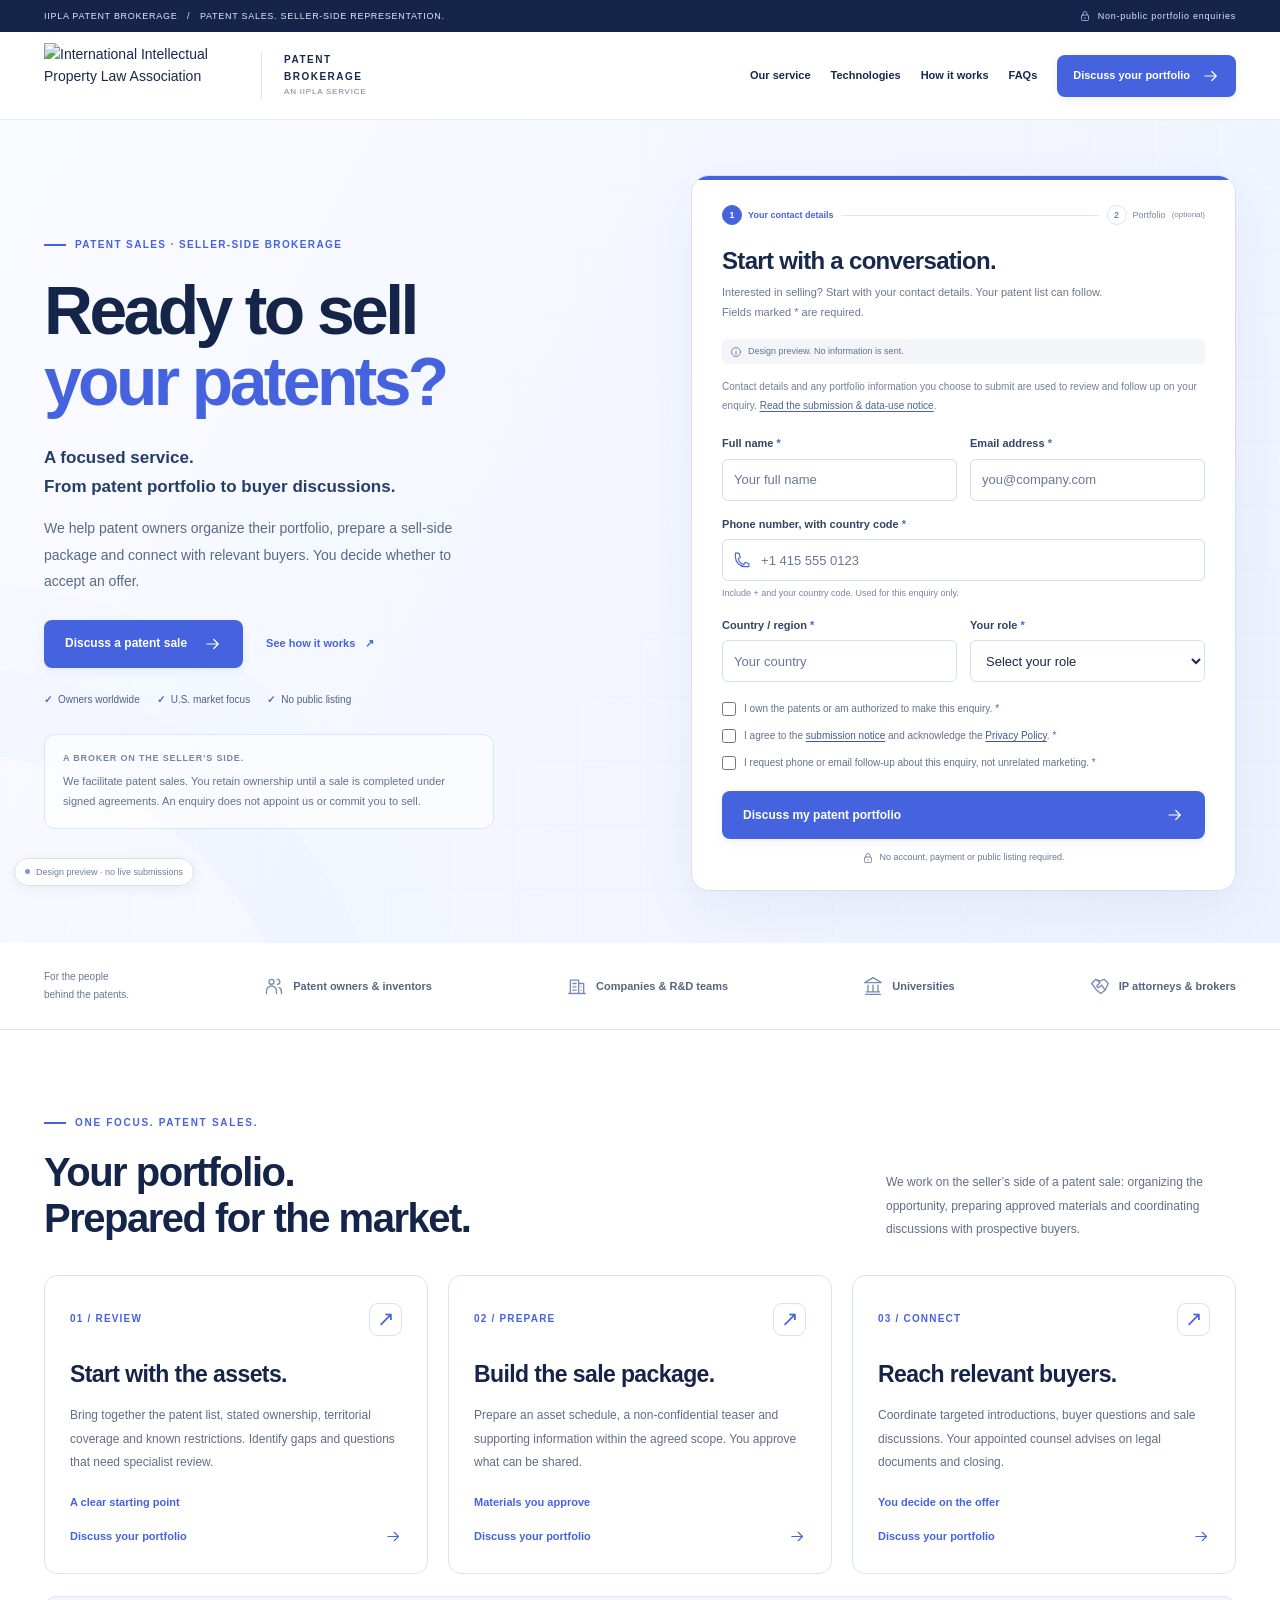
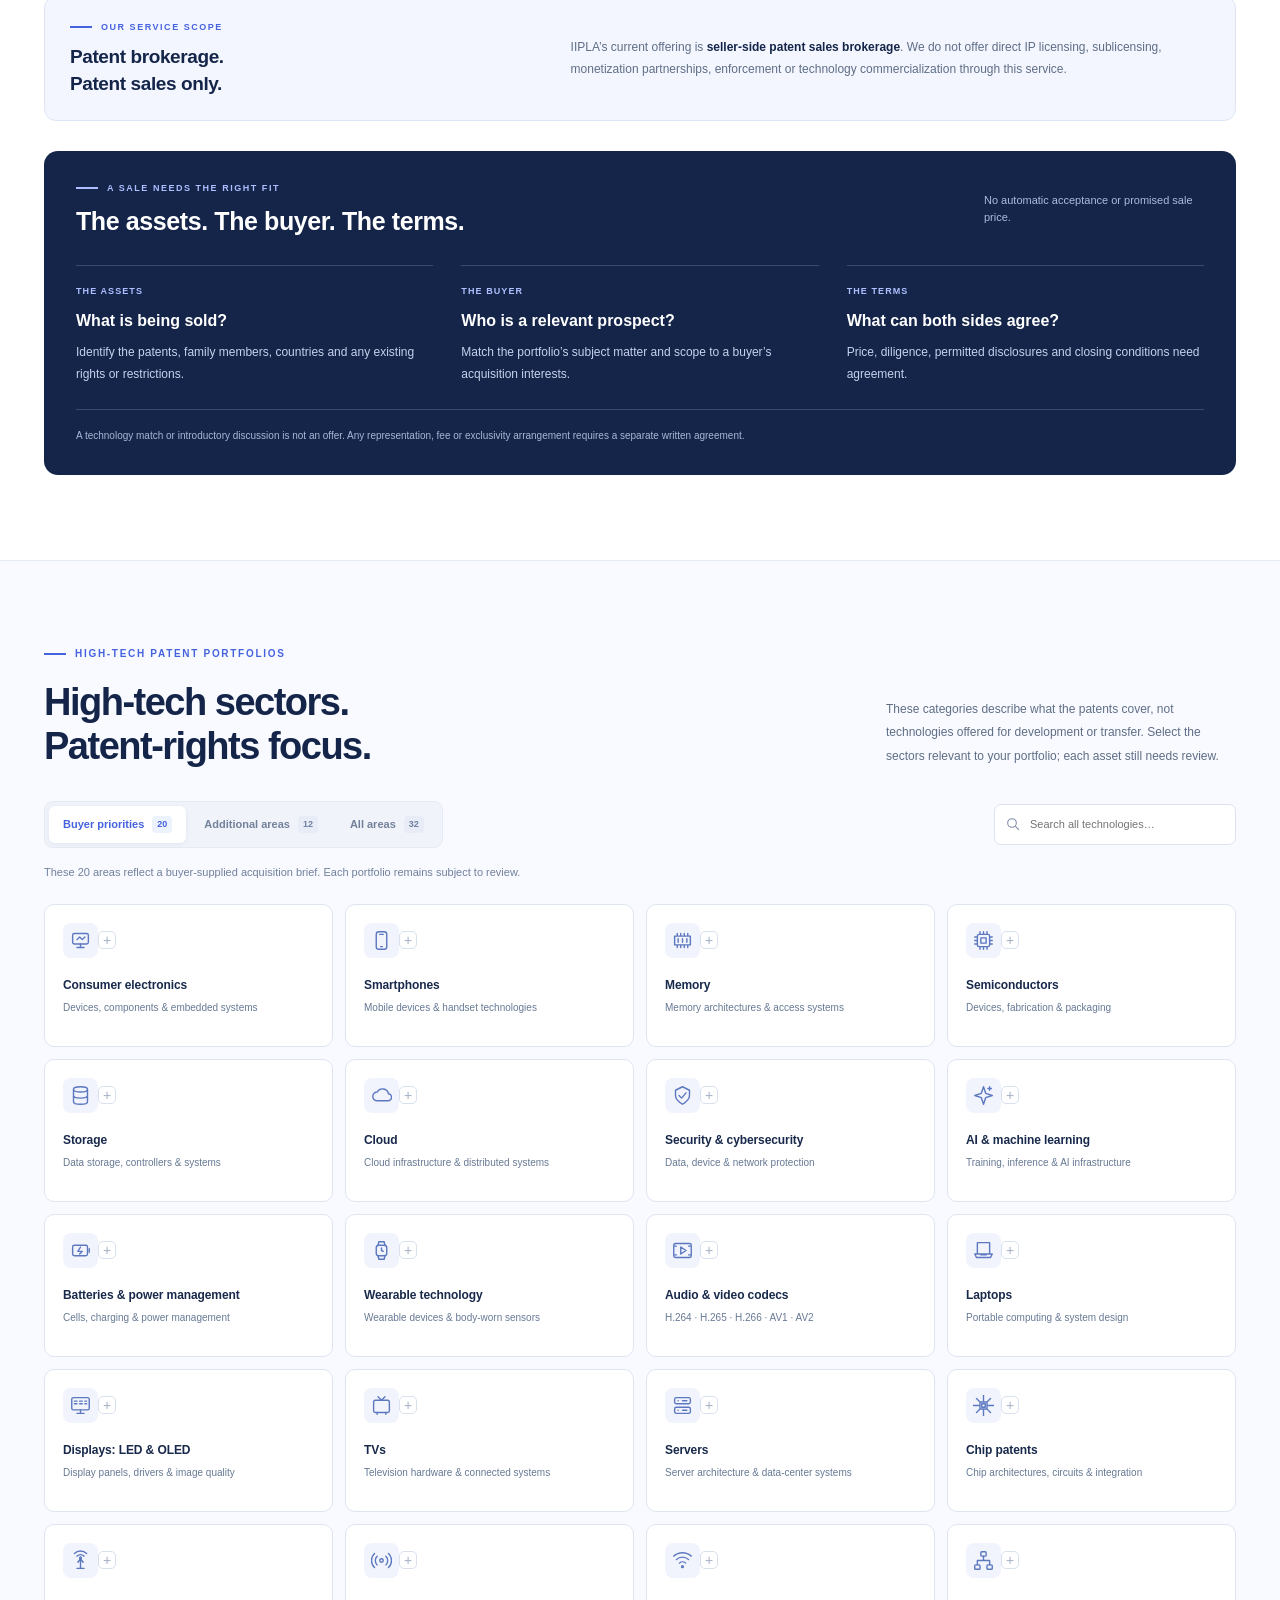
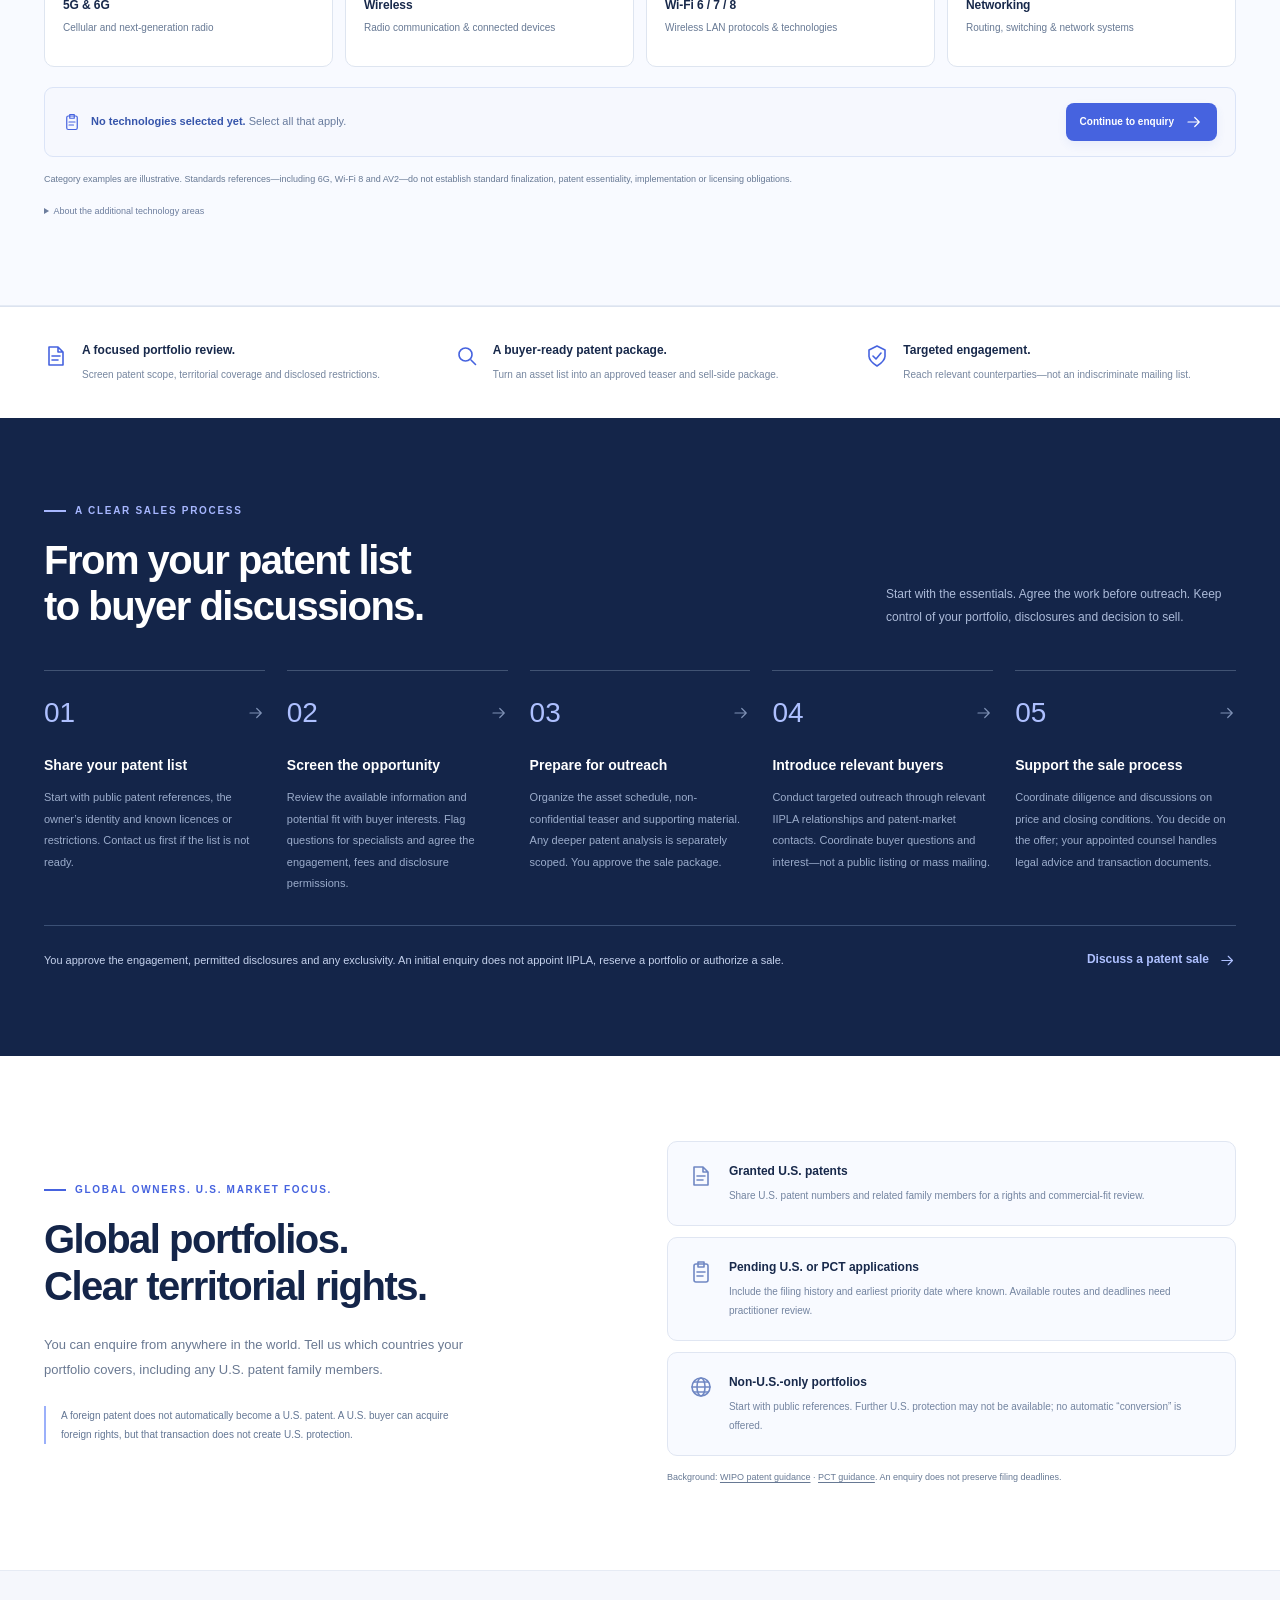
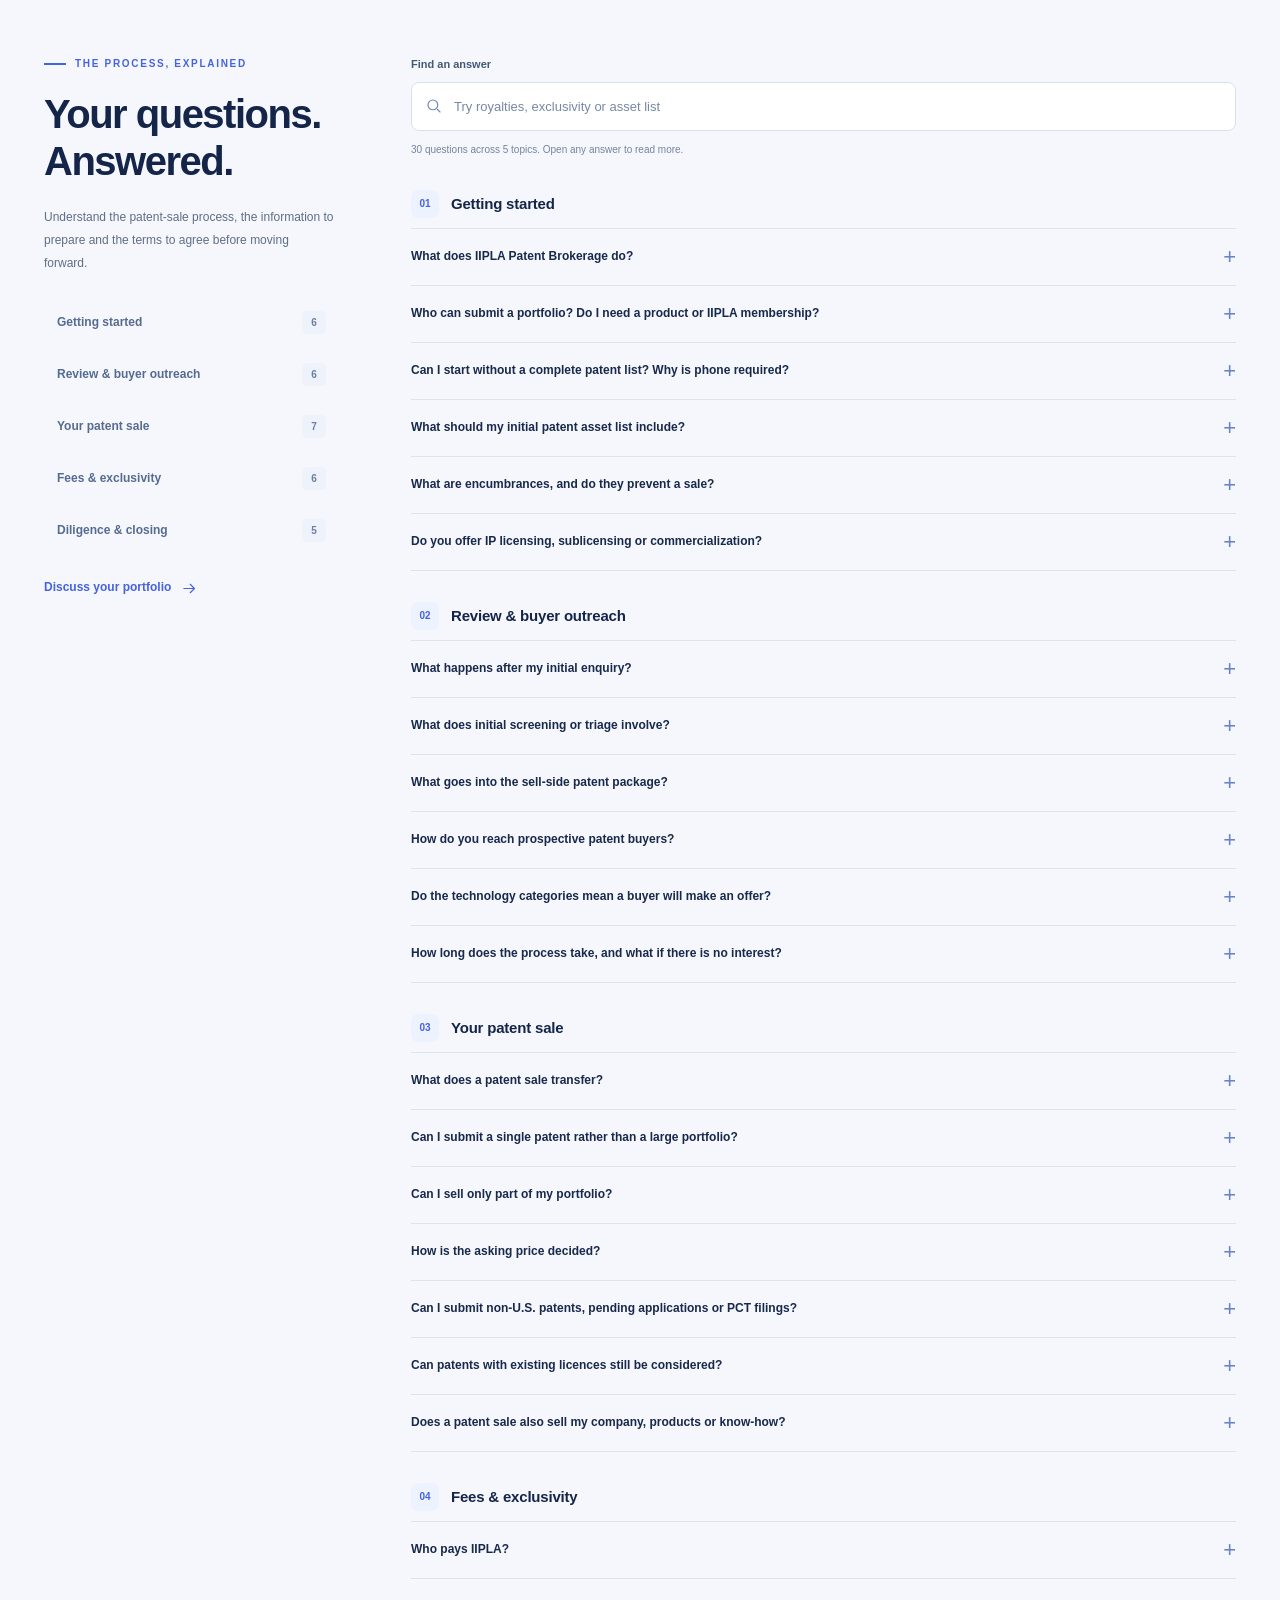
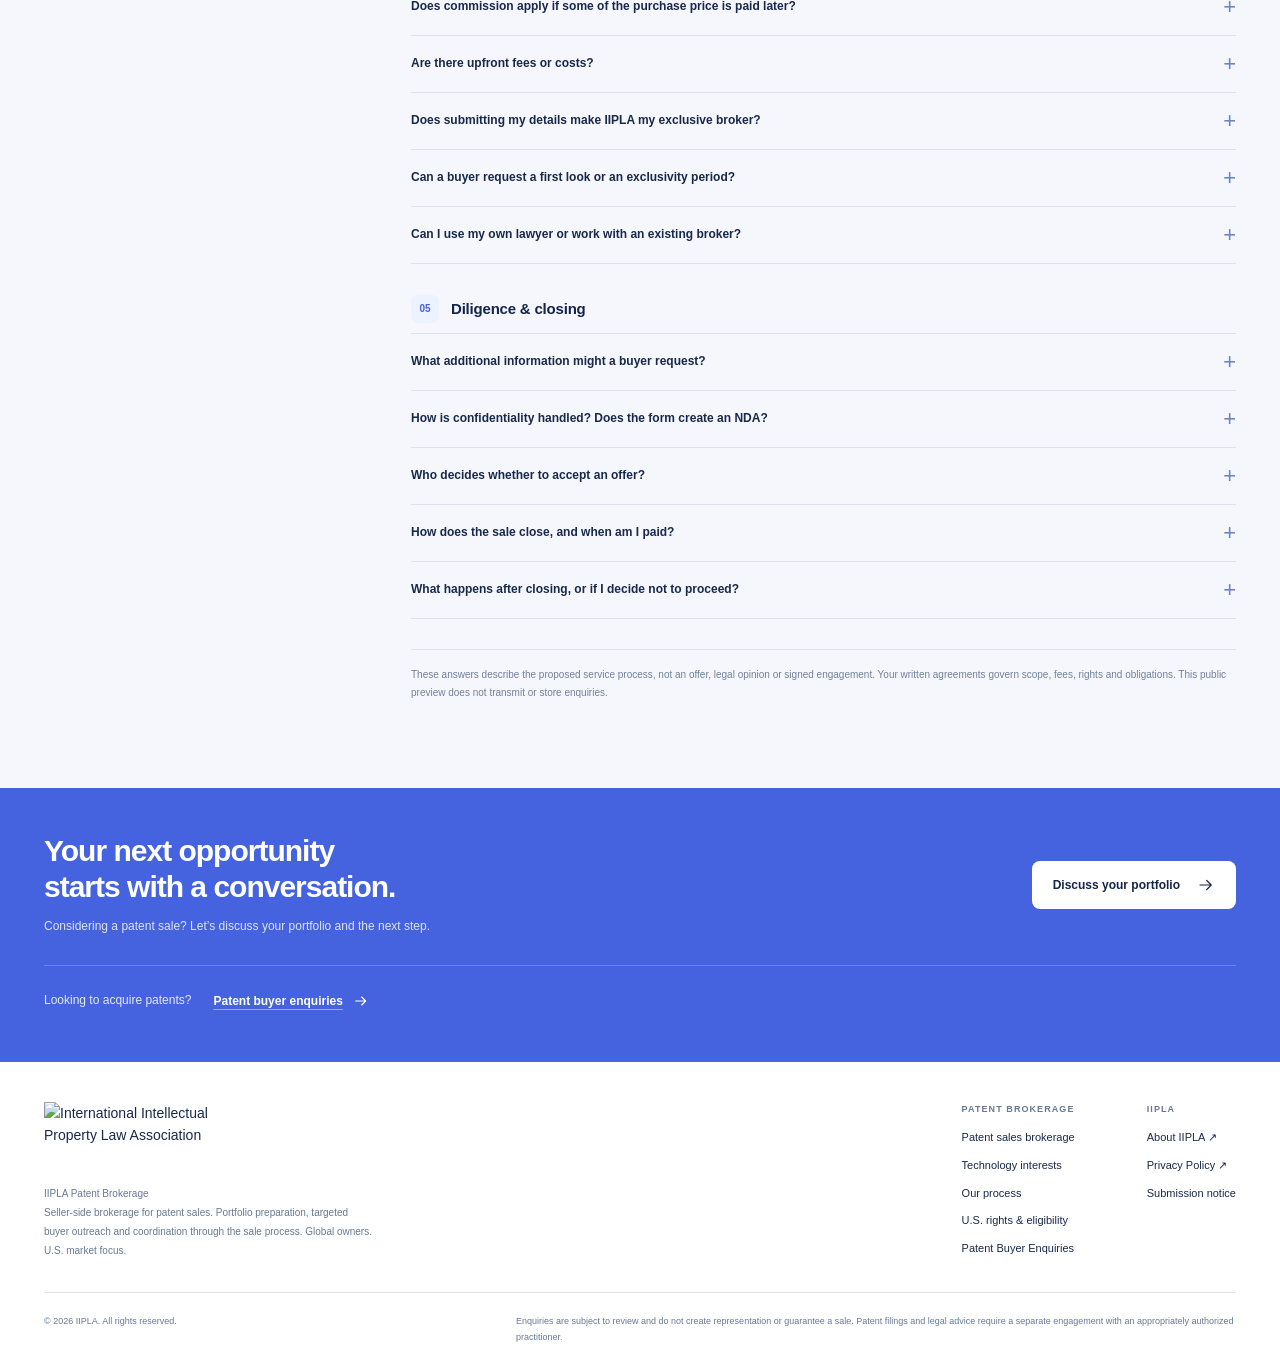
==== commit 504eb5a9: "Publish IIPLA Patent Brokerage: patent sales only, acquisition enquiries and revised notices" ====
--- a/iipla-patent-brokerage/index.html
+++ b/iipla-patent-brokerage/index.html
@@ -1,5 +1,5 @@
 <!doctype html>
-<html lang="en"><head><meta charset="utf-8"><meta name="viewport" content="width=device-width,initial-scale=1"><title>IIPLA Patent Monetization | Patent Sales, IP Licensing &amp; Partnerships</title><meta name="description" content="Direct patent sales, direct IP licensing and monetization partnerships. IIPLA supports patent portfolio review, sell-side preparation and targeted outreach. Start with a non-confidential enquiry."><meta name="iipla-preview-version" content="6.0-patent-rights"><meta name="robots" content="noindex,nofollow"><meta name="theme-color" content="#4663df"><!-- Preview only. See LAUNCH-HANDOFF.md before enabling live submissions or indexing. --><style>:root{--blue:#4663df;--blue-dark:#334dc0;--navy:#142549;--ink:#18294b;--muted:#5f6e86;--line:#dce3ef;--wash:#f5f7fc;--pale:#edf2ff;--white:#fff;--radius:16px;--max:1192px;--font:Inter,'Segoe UI',Arial,sans-serif}
+<html lang="en"><head><meta charset="utf-8"><meta name="viewport" content="width=device-width,initial-scale=1"><title>IIPLA Patent Brokerage | Sell Your Patents</title><meta name="description" content="Looking to sell your patents? IIPLA Patent Brokerage helps patent owners prepare their portfolios, develop a sell-side package and reach relevant buyers. Start a non-confidential enquiry."><meta name="iipla-preview-version" content="7.0-patent-sales"><meta name="robots" content="noindex,nofollow"><meta name="theme-color" content="#4663df"><!-- Preview only. See LAUNCH-HANDOFF.md before enabling live submissions or indexing. --><style>:root{--blue:#4663df;--blue-dark:#334dc0;--navy:#142549;--ink:#18294b;--muted:#5f6e86;--line:#dce3ef;--wash:#f5f7fc;--pale:#edf2ff;--white:#fff;--radius:16px;--max:1192px;--font:Inter,'Segoe UI',Arial,sans-serif}
 *{box-sizing:border-box}html{scroll-behavior:smooth;scroll-padding-top:104px}body{margin:0;background:white;color:var(--ink);font-family:var(--font);font-size:14px;line-height:1.6;-webkit-font-smoothing:antialiased}a{color:inherit;text-decoration:none}button,input,select,textarea{font:inherit}button{cursor:pointer;color:inherit}button,input,select,textarea,a{touch-action:manipulation}button:disabled{opacity:.6;cursor:wait}h1,h2,h3,p{margin:0}button:focus-visible,a:focus-visible,summary:focus-visible,input:focus-visible,select:focus-visible,textarea:focus-visible{outline:3px solid #91a7ff;outline-offset:3px}::selection{background:#dce4ff}svg{display:block}.icon{width:22px;height:22px;flex:none}.wrap{width:min(var(--max),calc(100% - 80px));margin:auto}.sr-only{position:absolute;width:1px;height:1px;padding:0;overflow:hidden;clip:rect(0,0,0,0);white-space:nowrap;border:0}[hidden]{display:none!important}.skip{position:fixed;z-index:100;top:-80px;left:16px;background:white;padding:12px 18px;box-shadow:0 4px 14px #0002}.skip:focus{top:12px}.eyebrow{display:flex;align-items:center;gap:9px;text-transform:uppercase;font-size:10px;font-weight:750;letter-spacing:.17em;color:var(--blue)}.eyebrow:before{content:'';height:2px;width:22px;background:currentColor}.btn{display:inline-flex;align-items:center;justify-content:center;gap:17px;border:1px solid transparent;border-radius:8px;padding:13px 20px;min-height:48px;font-size:12px;font-weight:650;line-height:1.45;transition:background .18s,box-shadow .18s,transform .18s;text-align:center}.btn:hover{transform:translateY(-1px)}.btn .icon{width:18px;height:18px}.btn-primary{background:var(--blue);color:white;box-shadow:0 4px 10px #4663df14}.btn-primary:hover{background:var(--blue-dark);box-shadow:0 7px 18px #4663df26}.btn-white{background:white;color:var(--navy)}.btn-white:hover{background:#eef2ff}.btn-outline{border-color:var(--line);background:white;color:var(--navy)}.btn-outline:hover{background:var(--wash)}.text-link{display:inline-flex;align-items:center;gap:10px;font-size:12px;font-weight:650;background:none;border:0;padding:0;color:var(--blue)}.text-link .icon{width:17px;height:17px}.underlined{text-decoration:underline;text-underline-offset:3px}.topbar{background:var(--navy);color:#dce6ff;height:32px;font-size:9px;letter-spacing:.08em}.topbar .wrap{height:100%;display:flex;align-items:center;justify-content:space-between;gap:20px}.topbar span{display:flex;align-items:center;gap:7px}.topbar .icon{width:12px;height:12px;color:#aebeff}.site-header{height:88px;background:#ffffffed;border-bottom:1px solid #e4e9f1;position:sticky;top:0;z-index:40;backdrop-filter:blur(14px)}.header-inner{height:100%;display:flex;align-items:center;justify-content:space-between;gap:25px}.brand{display:flex;align-items:center;gap:23px;flex:none}.brand-logo{display:block;width:194px;height:auto}.division{padding-left:22px;border-left:1px solid var(--line);font-size:10px;font-weight:750;text-transform:uppercase;letter-spacing:.15em;line-height:1.65}.division small{display:block;font-size:8px;color:#70809c;letter-spacing:.1em;font-weight:500}.nav{display:flex;align-items:center;gap:25px}.nav>a{font-size:11px;font-weight:600}.nav>a:not(.btn):hover{color:var(--blue)}.nav .btn{min-height:42px;font-size:11px;padding:10px 15px;gap:12px}.menu-toggle{display:none;border:0;background:none;padding:8px}
 .hero{position:relative;overflow:hidden;background:linear-gradient(118deg,#f9fbff 0%,#f3f6ff 57%,#edf2ff 100%);padding:57px 0 52px}.hero:before{content:'';position:absolute;inset:0;background-image:linear-gradient(#4663df05 1px,transparent 1px),linear-gradient(90deg,#4663df05 1px,transparent 1px);background-size:64px 64px;pointer-events:none;mask-image:linear-gradient(135deg,transparent 20%,black 90%)}.hero:after{position:absolute;content:'';width:730px;height:730px;border:1px solid #4663df0c;border-radius:50%;left:-420px;bottom:-540px;box-shadow:0 0 0 85px #4663df03,0 0 0 170px #4663df02;pointer-events:none}.hero-grid{position:relative;z-index:1;display:grid;grid-template-columns:1.08fr 1fr;gap:77px;align-items:center}.hero-copy .eyebrow{margin-bottom:25px}.hero h1{font-size:clamp(56px,5.1vw,73px);letter-spacing:-3.7px;line-height:1.055;font-weight:600;color:var(--navy)}.hero h1 span{color:var(--blue)}.hero-description{font-size:15px;line-height:1.95;color:#586a86;max-width:435px;margin-top:26px}.hero-proof{display:flex;flex-wrap:wrap;gap:10px 20px;margin-top:24px;font-size:10px;color:#4e6181}.hero-proof span{display:flex;align-items:center;gap:6px}.hero-proof .icon{width:15px;height:15px;color:var(--blue)}.hero-copy>.text-link{margin-top:33px}.hero-route{max-width:433px;background:#ffffffa8;border:1px solid #dce4f5;border-radius:11px;padding:18px 19px;margin-top:36px}.route-label{font-size:9px;font-weight:650;letter-spacing:.11em;text-transform:uppercase;color:#7586a2;margin-bottom:13px}.route-flow{display:flex;align-items:center;justify-content:space-between;gap:8px}.route-flow>div{font-size:11px;font-weight:650;display:flex;align-items:center;gap:8px;line-height:1.4}.route-flow>div>.icon{height:18px;width:18px;color:var(--blue)}.route-flow>.icon{height:15px;width:15px;color:#9eabc5}.route-flow>div:last-child{color:var(--blue)}.lead-card{background:white;border:1px solid #d7e0f2;border-radius:18px;padding:29px 30px 25px;box-shadow:0 18px 56px #203d8610,0 2px 8px #203d8604;position:relative;overflow:hidden;min-width:0;scroll-margin-top:110px}.lead-card:before{content:'';position:absolute;left:0;right:0;top:0;height:4px;background:var(--blue)}.mini-progress{display:flex;align-items:center;gap:8px;font-size:9px;color:#7b89a2;margin-bottom:20px}.mini-progress>span{display:flex;gap:6px;align-items:center}.mini-progress b{display:flex;align-items:center;justify-content:center;border:1px solid #dce3f1;width:20px;height:20px;border-radius:50%;font-size:9px;font-weight:600}.mini-progress .current{color:var(--blue);font-weight:650}.mini-progress .current b{border-color:var(--blue);background:var(--blue);color:white}.mini-progress i{display:block;flex:1;height:1px;background:#e1e7f2}.lead-card h2{font-size:24px;line-height:1.3;letter-spacing:-.7px;font-weight:650}.lead-intro{font-size:11px;color:#6b7891;margin-top:7px;line-height:1.8}.preview-note{display:flex;align-items:center;gap:6px;color:#63718b;background:#f3f5fa;border-radius:5px;padding:6px 8px;font-size:9px;line-height:1.5;margin-top:16px}.preview-note .icon{width:12px;height:12px}.fields{display:grid;grid-template-columns:1fr 1fr;gap:15px 13px;margin-top:20px}.field{min-width:0}.full{grid-column:1/-1}.field label,.field-label{display:block;font-size:10px;font-weight:650;margin-bottom:6px;color:#314564}.required{color:var(--blue)}.optional{font-size:9px;color:#7c8aa2;font-weight:400}.field input:not([type=checkbox]),.field select,.field textarea{width:100%;border:1px solid #d7dfed;background:white;border-radius:6px;padding:10px 11px;min-height:42px;font-size:12px;color:var(--ink);line-height:1.5;transition:border .15s,box-shadow .15s}.field input:focus,.field select:focus,.field textarea:focus{border-color:var(--blue);box-shadow:0 0 0 3px #4663df0e}.field input::placeholder,.field textarea::placeholder{color:#677994}.field textarea{min-height:108px;resize:vertical}.field small{display:block;font-size:9px;line-height:1.7;color:#7786a0;margin-top:5px}.field input[aria-invalid=true],.field select[aria-invalid=true],.field textarea[aria-invalid=true]{border-color:#b6404e}.phone-wrap{position:relative}.phone-wrap .icon{position:absolute;left:12px;top:12px;width:17px;height:17px;color:var(--blue)}.phone-wrap input{padding-left:38px!important}.consents{display:flex;flex-direction:column;gap:9px;margin-top:18px}.check{display:flex;align-items:flex-start;gap:8px;cursor:pointer;font-size:9px;line-height:1.8;color:#63728d}.check input{width:14px;height:14px;flex:none;accent-color:var(--blue);margin:2px 0 0}.check a,.inline-notice{text-decoration:underline;text-underline-offset:2px;color:#415a8c}.inline-notice{padding:0;border:0;background:none;font:inherit}.selected-lead{font-size:9px;color:var(--blue);background:var(--pale);border-radius:5px;padding:7px 9px;margin-top:13px;overflow-wrap:anywhere;line-height:1.7}.lead-submit{width:100%;margin-top:19px;justify-content:space-between}.form-tail{display:flex;justify-content:center;align-items:center;gap:5px;text-align:center;font-size:9px;color:#677994;margin-top:11px}.form-tail .icon{width:12px;height:12px}.form-error{border:1px solid #ecd0d6;border-radius:6px;background:#fff4f5;color:#923445;padding:10px 12px;font-size:11px;line-height:1.7;margin-top:15px}.form-error:focus{outline:none}.notice-success{background:#eef3ff;border:1px solid #cbd8fa;border-radius:8px;padding:14px;font-size:11px;color:#435a88;line-height:1.8}.receipt-icon{height:47px;width:47px;display:flex;justify-content:center;align-items:center;border-radius:50%;background:var(--pale);color:var(--blue);margin-bottom:20px}.lead-receipt>p{font-size:12px;color:var(--muted);line-height:1.9;margin-top:15px}.lead-receipt .btn{width:100%;margin-top:22px}.lead-receipt>.text-link{margin-top:16px;font-size:11px}.lead-receipt .receipt-reference{font-size:10px;margin-top:15px;color:#677994;overflow-wrap:anywhere}
 .audience{border-bottom:1px solid var(--line);padding:25px 0;background:white}.audience-inner{display:flex;align-items:center;justify-content:space-between;gap:25px}.audience-title{font-size:10px;color:#677994;max-width:145px;line-height:1.8}.audience-item{display:flex;align-items:center;gap:9px;font-size:11px;font-weight:600;line-height:1.5;color:#546580}.audience-item .icon{height:20px;width:20px;color:#778bb4}.section{padding:85px 0}.section-heading{display:flex;align-items:flex-end;justify-content:space-between;gap:60px;margin-bottom:33px}.section-heading .eyebrow{margin-bottom:18px}.section-heading h2,.section-title{font-size:40px;letter-spacing:-1.5px;line-height:1.16;font-weight:600;color:var(--navy)}.section-heading>p{max-width:350px;font-size:12px;line-height:1.95;color:var(--muted)}.technologies{background:#fff}.tech-controls{display:flex;justify-content:space-between;align-items:center;gap:25px;margin-bottom:15px}.scope-tabs{display:flex;gap:4px;padding:4px;background:#f0f3fa;border:1px solid #e6eaf2;border-radius:9px}.scope-tab{display:inline-flex;align-items:center;justify-content:center;gap:8px;min-height:37px;border:0;background:transparent;border-radius:6px;font-size:11px;padding:8px 14px;color:#73809a;font-weight:600}.scope-tab[aria-pressed=true]{background:white;color:var(--blue);box-shadow:0 1px 5px #182d5310}.scope-tab b{font-size:9px;display:inline-flex;min-width:20px;justify-content:center;background:#e7ecf6;color:#7081a0;border-radius:4px;padding:1px 4px;line-height:1.6}.scope-tab[aria-pressed=true] b{background:var(--pale);color:var(--blue)}.tech-search{position:relative;width:242px;flex:none}.tech-search .icon{position:absolute;left:11px;top:12px;width:16px;height:16px;color:#7f8da6}.tech-search input{width:100%;border:1px solid var(--line);border-radius:7px;background:#fff;min-height:41px;font-size:11px;padding:10px 13px 10px 35px;color:var(--ink)}.scope-description{font-size:11px;color:#71809b;line-height:1.8;margin-bottom:21px}.tech-grid{display:grid;grid-template-columns:repeat(4,1fr);gap:12px}.tech-card{border:1px solid #dee5f0;border-radius:10px;padding:18px 18px 16px;background:#fff;min-height:143px;display:flex;flex-direction:column;text-align:left;transition:background .15s,border .15s,transform .15s,box-shadow .15s;min-width:0}.tech-card:hover{border-color:#9cabdf;transform:translateY(-2px);box-shadow:0 6px 16px #224ea909}.tech-top{display:flex;align-items:center;justify-content:space-between;margin-bottom:18px}.tech-icon{display:flex;align-items:center;justify-content:center;width:35px;height:35px;border-radius:8px;background:#f1f4fc;color:#5c78bf}.tech-icon .icon{height:21px;width:21px}.tech-select{width:18px;height:18px;border:1px solid #d9e1ef;border-radius:5px;display:flex;align-items:center;justify-content:center;color:#a5b1c6;font-size:14px;font-weight:400;line-height:1}.tech-card[aria-pressed=true]{border-color:var(--blue);background:#f4f7ff}.tech-card[aria-pressed=true] .tech-select{background:var(--blue);border-color:var(--blue);color:white}.tech-card[aria-pressed=true] .tech-icon{background:#e5ecff;color:var(--blue)}.tech-card strong{font-size:12px;line-height:1.5;font-weight:650;letter-spacing:-.1px}.tech-card small{display:block;font-size:10px;color:#677994;line-height:1.75;margin-top:5px}.tech-empty{border:1px dashed var(--line);padding:28px;text-align:center;color:var(--muted);font-size:12px;border-radius:9px}.selected-bar{display:flex;align-items:center;justify-content:space-between;gap:20px;border:1px solid #dbe4f7;background:#f6f8fe;border-radius:9px;padding:15px 18px;margin-top:20px}.selected-info{display:flex;align-items:center;gap:10px;font-size:11px;color:#687b9d;line-height:1.7}.selected-info .icon{height:18px;width:18px;color:var(--blue)}.selected-info strong{color:#3655ab;font-weight:650}.selected-actions{display:flex;align-items:center;gap:18px;flex:none}.selected-actions .btn{min-height:38px;font-size:10px;padding:9px 13px;gap:11px}.clear-categories{font-size:10px;color:#7182a3;border:0;background:transparent;text-decoration:underline}.category-source{font-size:9px;color:#677994;line-height:1.85;margin-top:16px}.category-source summary{cursor:pointer;color:#6d7e9e;display:list-item}.category-source p{margin-top:7px;max-width:970px}.category-source a{text-decoration:underline;text-underline-offset:2px;color:#536fae}.category-caveat{font-size:9px;color:#677994;line-height:1.8;margin-top:14px}
@@ -20,7 +20,7 @@
 @media(max-width:850px){.hero h1{font-size:52px}.hero-grid{gap:27px}.hero-lede{font-size:14px}.hero-actions{gap:18px}.options-grid{gap:12px}.option-card{padding:22px 17px}.option-card h3{font-size:20px}.option-card>p{font-size:11px}.payment-panel{padding:27px}.payment-grid{gap:22px}.hero-route{padding:14px}.hero-route p{font-size:10px}.hero-proof{font-size:9px;gap:8px 12px}.technologies .section-heading h2{font-size:33px}}
 @media(max-width:680px){.hero{padding:39px 0 35px}.hero-grid{grid-template-columns:1fr;gap:30px}.hero h1{font-size:56px;line-height:1.055;letter-spacing:-2.9px}.hero-copy .eyebrow{font-size:9px;letter-spacing:.12em;margin-bottom:21px}.hero-lede{font-size:15px;margin-top:21px;line-height:1.75}.hero-description{font-size:13px;line-height:1.9;margin-top:13px}.hero-actions{gap:19px;margin-top:23px}.hero-actions .btn{font-size:12px;padding:13px 16px}.hero-actions .text-link{font-size:11px}.hero-proof{font-size:9px;gap:9px 14px;margin-top:20px}.hero-route{display:none}.brand-logo{width:153px}.division{padding-left:12px}.options-grid{grid-template-columns:1fr;gap:14px}.option-card{padding:23px}.option-top{margin-bottom:18px}.option-card h3{max-width:100%;font-size:25px}.option-card>p{font-size:12px;margin-top:13px}.ownership-note{margin-top:20px;margin-bottom:16px;padding-top:14px}.option-card .text-link{font-size:12px;justify-content:space-between}.payment-panel{padding:24px 22px;margin-top:22px}.payment-heading{flex-direction:column;align-items:flex-start;gap:12px}.payment-heading h3{font-size:25px}.payment-heading>p{max-width:none}.payment-grid{grid-template-columns:1fr;gap:20px;margin-top:22px}.payment-grid h4{font-size:15px}.payment-grid p{font-size:12px}.payment-note{font-size:10px}.technologies .section-heading h2{font-size:32px}.process-grid{grid-template-columns:1fr;gap:25px}.process-item{display:grid;grid-template-columns:36px 1fr;gap:0 18px;padding-top:17px}.process-top{grid-row:1/3;margin:0;align-items:flex-start}.process-top>.icon{display:none}.process-top>span{font-size:23px}.process-item h3{font-size:16px;margin:1px 0 8px}.process-item p{font-size:12px}.settlement-note{padding:20px 18px;margin-top:26px;gap:16px}.settlement-note h3{font-size:19px}.settlement-note p{font-size:12px}.settlement-note .eyebrow{font-size:8px;line-height:1.8;letter-spacing:.09em}.disclosure-block{padding:20px 16px}.disclosure-block h3{font-size:17px}.disclosure-block>p{font-size:11px}.faq-list details p{font-size:12px}.footer-links{gap:25px}.footer-links>div:first-child{max-width:180px}.nav .btn{font-size:13px}.nav{gap:18px}}
 @media(max-width:365px){.hero h1{font-size:49px}.brand-logo{width:139px}.hero-actions{gap:15px}.hero-actions .btn{padding:12px 13px;font-size:11px}.hero-actions .text-link{font-size:10px}.hero-proof{gap:7px 10px;font-size:8px}.division{font-size:8px}.hero-copy .eyebrow{font-size:8px}}
-</style><meta name="iipla-preview-version" content="4.1-2026-09-22"><meta property="og:title" content="IIPLA Patent Monetization | More ways to monetize your patents"><meta property="og:description" content="Patent sales, licensing and structured monetization partnerships. Explore your options with IIPLA."><meta property="og:type" content="website"><style id="monetization-faq-styles">
+</style><meta name="iipla-preview-version" content="4.1-2026-09-22"><meta property="og:title" content="IIPLA Patent Brokerage | More ways to monetize your patents"><meta property="og:description" content="Patent sales, licensing and structured monetization partnerships. Explore your options with IIPLA."><meta property="og:type" content="website"><style id="monetization-faq-styles">
 /* Patent Monetization / searchable process guide */
 .faq-grid{grid-template-columns:295px minmax(0,1fr);gap:72px;align-items:start}
 .faq-intro{position:sticky;top:114px}.faq-intro>p{max-width:270px}
@@ -59,62 +59,72 @@
 .intake-disclosure{font-size:10px;line-height:1.85;color:#73809b;margin-top:14px}.intake-disclosure a,.intake-disclosure button{font:inherit;text-decoration:underline;text-underline-offset:2px;color:#4b6491;background:none;border:0;padding:0}
 @media(max-width:680px){.notice-dialog.notice-production{width:calc(100% - 20px);max-height:calc(100dvh - 22px);border-radius:12px}.notice-production .dialog-heading{padding:18px}.notice-production .dialog-heading h2{font-size:24px}.notice-body{padding:15px 18px 23px}.notice-highlights{grid-template-columns:1fr;gap:6px;margin-top:18px}.notice-highlights>span{padding:9px 11px}.notice-highlights strong{margin-bottom:2px}.notice-actions{padding:13px 18px;gap:12px}.notice-actions>span{font-size:9px}.notice-production .notice-actions .btn{font-size:11px;padding:10px 13px}.intake-disclosure{font-size:10px}}
 </style><style id="patent-scope-v6">.patent-scope-note{display:grid;grid-template-columns:.85fr 1.15fr;gap:28px;align-items:center;margin-top:22px;padding:23px 25px;background:#f3f6ff;border:1px solid #dce4f6;border-radius:12px}.patent-scope-note .eyebrow{font-size:9px;margin-bottom:10px}.patent-scope-note h3{font-size:19px;line-height:1.4;letter-spacing:-.4px;color:var(--navy);font-weight:650}.patent-scope-note p{font-size:12px;line-height:1.9;color:var(--muted)}.patent-scope-note strong{color:var(--navy);font-weight:650}@media(max-width:680px){.patent-scope-note{grid-template-columns:1fr;gap:13px;padding:20px}.patent-scope-note h3{font-size:18px}.patent-scope-note p{font-size:12px}}@media(max-width:365px){.topbar{letter-spacing:0}.topbar .wrap>span{font-size:8px}}</style>
-</head>
+<style id="sales-only-refinements">
+/* v7: sales-only service; existing responsive forms and dialogues are retained. */
+.sales-services .ownership-tag{font-size:11px;color:var(--blue);font-weight:600;margin:20px 0 16px}
+.sales-services .option-card .text-link{margin-top:auto}.sales-services .option-card{display:flex;flex-direction:column}
+.sales-services .payment-item>span{display:block;font-size:9px;font-weight:700;letter-spacing:.12em;color:#aec0ff;margin-bottom:10px}
+.sales-services .payment-item h4{font-size:16px;line-height:1.5;margin:0 0 8px;color:#fff}
+.sales-services .payment-item p{font-size:12px;line-height:1.85;color:#c5d2ed}
+.hero h1{font-size:clamp(58px,5.3vw,76px)}
+.process-step{display:flex;align-items:center;justify-content:space-between;margin-bottom:20px}.process-step>span{font-size:28px;font-weight:500;color:#aec0ff}.process-step>.icon{width:18px;height:18px;color:#7f91b5}
+.process-bottom{display:flex;align-items:center;justify-content:space-between;gap:32px;border-top:1px solid #3b5075;padding-top:24px;margin-top:30px}.process-bottom>p{font-size:11px;color:#c5d2ed;max-width:780px;line-height:1.9}.process-bottom .text-link{white-space:nowrap;color:#aec0ff}
+@media(max-width:680px){.hero h1{font-size:54px;letter-spacing:-2.7px}.process-bottom{flex-direction:column;align-items:flex-start;gap:16px}.process-step{margin-bottom:12px}.process-step>span{font-size:24px}}
+@media(max-width:365px){.hero h1{font-size:47px}}
+</style></head>
 <body id="top"><a class="skip" href="#main">Skip to content</a><noscript><div class="no-js">JavaScript is required for the enquiry forms and technology filters. This is a design preview; no information will be sent.</div></noscript>
-<div class="topbar"><div class="wrap"><span>IIPLA PATENT MONETIZATION &nbsp; / &nbsp; PATENT SALES. IP LICENSING. PARTNERSHIPS.</span><span><svg class="icon" viewBox="0 0 24 24" aria-hidden="true" fill="none" stroke="currentColor" stroke-width="1.6" stroke-linecap="round" stroke-linejoin="round"><rect x="5" y="10" width="14" height="11" rx="2"/><path d="M8 10V7a4 4 0 0 1 8 0v3m-4 5v2"/></svg> Non-public portfolio enquiries</span></div></div>
-<header class="site-header"><div class="wrap header-inner"><a href="#top" class="brand" aria-label="IIPLA Patent Monetization, top of page"><img class="brand-logo" src="https://iipla.org/iipla-logo.png" width="215" height="72" alt="International Intellectual Property Law Association"><span class="division">Patent<br>Monetization<small>An IIPLA service</small></span></a><nav class="nav" id="main-nav" aria-label="Main navigation"><a href="#options">Your options</a><a href="#technologies">Technologies</a><a href="#process">How it works</a><a href="#faq">FAQs</a><a href="#start" class="btn btn-primary" data-start data-cta="header">Discuss your portfolio <svg class="icon" viewBox="0 0 24 24" aria-hidden="true" fill="none" stroke="currentColor" stroke-width="1.6" stroke-linecap="round" stroke-linejoin="round"><path d="M4 12h15m-6-6 6 6-6 6"/></svg></a></nav><button class="menu-toggle" type="button" aria-label="Open navigation" aria-expanded="false" aria-controls="main-nav"><svg class="icon" viewBox="0 0 24 24" aria-hidden="true" fill="none" stroke="currentColor" stroke-width="1.6" stroke-linecap="round" stroke-linejoin="round"><path d="M4 6h16M4 12h16M4 18h16"/></svg></button></div></header>
+<div class="topbar"><div class="wrap"><span>IIPLA PATENT BROKERAGE &nbsp; / &nbsp; PATENT SALES. SELLER-SIDE REPRESENTATION.</span><span><svg class="icon" viewBox="0 0 24 24" aria-hidden="true" fill="none" stroke="currentColor" stroke-width="1.6" stroke-linecap="round" stroke-linejoin="round"><rect x="5" y="10" width="14" height="11" rx="2"/><path d="M8 10V7a4 4 0 0 1 8 0v3m-4 5v2"/></svg> Non-public portfolio enquiries</span></div></div>
+<header class="site-header"><div class="wrap header-inner"><a href="#top" class="brand" aria-label="IIPLA Patent Brokerage, top of page"><img class="brand-logo" src="https://iipla.org/iipla-logo.png" width="215" height="72" alt="International Intellectual Property Law Association"><span class="division">Patent<br>Brokerage<small>An IIPLA service</small></span></a><nav class="nav" id="main-nav" aria-label="Main navigation"><a href="#options">Our service</a><a href="#technologies">Technologies</a><a href="#process">How it works</a><a href="#faq">FAQs</a><a href="#start" class="btn btn-primary" data-start data-cta="header">Discuss your portfolio <svg class="icon" viewBox="0 0 24 24" aria-hidden="true" fill="none" stroke="currentColor" stroke-width="1.6" stroke-linecap="round" stroke-linejoin="round"><path d="M4 12h15m-6-6 6 6-6 6"/></svg></a></nav><button class="menu-toggle" type="button" aria-label="Open navigation" aria-expanded="false" aria-controls="main-nav"><svg class="icon" viewBox="0 0 24 24" aria-hidden="true" fill="none" stroke="currentColor" stroke-width="1.6" stroke-linecap="round" stroke-linejoin="round"><path d="M4 6h16M4 12h16M4 18h16"/></svg></button></div></header>
 <main id="main">
-<section class="hero" aria-labelledby="hero-title"><div class="wrap hero-grid"><div class="hero-copy"><div class="eyebrow">Patent sales · IP licensing · Partnerships</div>
-<h1 id="hero-title">Your patents.<br><span>More ways<br>to monetize.</span></h1>
-<p class="hero-lede">Sell your patents. License your IP.<br>Build a monetization partnership.</p>
-<p class="hero-description">IIPLA helps patent owners prepare their portfolios, reach relevant buyers and licensees, and pursue transactions in patent rights.</p>
-<div class="hero-actions"><a class="btn btn-primary" href="#start" data-start data-cta="hero">Explore my options <svg class="icon" viewBox="0 0 24 24" aria-hidden="true" fill="none" stroke="currentColor" stroke-width="1.6" stroke-linecap="round" stroke-linejoin="round"><path d="M4 12h15m-6-6 6 6-6 6"/></svg></a><a class="text-link" href="#process">See how it works <span aria-hidden="true">↗</span></a></div>
+<section class="hero" aria-labelledby="hero-title"><div class="wrap hero-grid"><div class="hero-copy"><div class="eyebrow">Patent sales · Seller-side brokerage</div>
+<h1 id="hero-title">Ready to sell<br><span>your patents?</span></h1>
+<p class="hero-lede">A focused service.<br>From patent portfolio to buyer discussions.</p>
+<p class="hero-description">We help patent owners organize their portfolio, prepare a sell-side package and connect with relevant buyers. You decide whether to accept an offer.</p>
+<div class="hero-actions"><a class="btn btn-primary" href="#start" data-start data-cta="hero">Discuss a patent sale <svg class="icon" viewBox="0 0 24 24" aria-hidden="true" fill="none" stroke="currentColor" stroke-width="1.6" stroke-linecap="round" stroke-linejoin="round"><path d="M4 12h15m-6-6 6 6-6 6"/></svg></a><a class="text-link" href="#process">See how it works <span aria-hidden="true">↗</span></a></div>
 <div class="hero-proof"><span><span class="proof-check" aria-hidden="true">✓</span> Owners worldwide</span><span><span class="proof-check" aria-hidden="true">✓</span> U.S. market focus</span><span><span class="proof-check" aria-hidden="true">✓</span> No public listing</span></div>
-<div class="hero-route"><div class="route-label">Patent rights. A focused monetization service.</div><p>Direct sales, direct IP licences and licensing partnerships. You stay in control of the patents, disclosures and terms until an agreement says otherwise.</p></div></div><div class="lead-card" id="start"><div id="lead-entry"><div class="mini-progress" aria-label="Enquiry stages"><span class="current"><b>1</b> Your contact details</span><i></i><span><b>2</b> Portfolio <em style="font-style:normal;font-size:8px">(optional)</em></span></div><h2 id="lead-title">Start with a conversation.</h2><p class="lead-intro">Tell us how to reach you. Your patent details can follow.<br>Fields marked * are required.</p><div class="preview-note" data-preview><svg class="icon" viewBox="0 0 24 24" aria-hidden="true" fill="none" stroke="currentColor" stroke-width="1.6" stroke-linecap="round" stroke-linejoin="round"><circle cx="12" cy="12" r="9"/><path d="M12 11v6m0-10h.01"/></svg> Design preview. No information is sent.</div><p class="intake-disclosure" id="intake-disclosure">Contact details and any portfolio information you choose to submit are used to review and follow up on your enquiry. <button type="button" data-notice>Read the submission &amp; data-use notice</button>.</p><form id="lead-form" novalidate aria-labelledby="lead-title"><div class="fields"><div class="field"><label for="full-name">Full name <span class="required" aria-hidden="true">*</span></label><input id="full-name" name="fullName" autocomplete="name" placeholder="Your full name" required maxlength="120"></div><div class="field"><label for="email">Email address <span class="required" aria-hidden="true">*</span></label><input id="email" name="email" type="email" autocomplete="email" placeholder="you@company.com" required maxlength="254"></div><div class="field full"><label for="phone">Phone number, with country code <span class="required" aria-hidden="true">*</span></label><div class="phone-wrap"><svg class="icon" viewBox="0 0 24 24" aria-hidden="true" fill="none" stroke="currentColor" stroke-width="1.6" stroke-linecap="round" stroke-linejoin="round"><path d="M5 3H2v5c0 8 6 14 14 14h5v-4l-5-2-2 3c-4-1-7-4-8-8l3-2-2-6Z"/></svg><input id="phone" name="phone" type="tel" inputmode="tel" autocomplete="tel" placeholder="+1 415 555 0123" aria-describedby="phone-help" required maxlength="32"></div><small id="phone-help">Include + and your country code. Used for this enquiry only.</small></div><div class="field"><label for="country">Country / region <span class="required" aria-hidden="true">*</span></label><input id="country" name="country" autocomplete="country-name" placeholder="Your country" required maxlength="100"></div><div class="field"><label for="role">Your role <span class="required" aria-hidden="true">*</span></label><select id="role" name="role" required><option value="">Select your role</option><option value="owner">Patent owner / inventor</option><option value="corporate">Company representative</option><option value="university">University / patent portfolio representative</option><option value="attorney">IP attorney / legal adviser</option><option value="broker">Authorized patent broker</option><option value="representative">Other authorized representative</option></select></div></div><div class="selected-lead" id="selected-lead" hidden></div><div class="consents"><label class="check"><input id="authority" name="authorityConfirmed" type="checkbox" required><span>I own the patents or am authorized to make this enquiry. <span class="required" aria-hidden="true">*</span></span></label><label class="check"><input type="checkbox" id="notice-accepted" name="noticeAccepted" required><span>I agree to the <button type="button" class="inline-notice" data-notice>submission notice</button> and acknowledge the <a href="https://iipla.org/privacy-policy" target="_blank" rel="noopener noreferrer">Privacy Policy</a>. <span class="required" aria-hidden="true">*</span></span></label><label class="check"><input type="checkbox" id="consent" name="contactConsent" required><span>I request phone or email follow-up about this enquiry, not unrelated marketing. <span class="required" aria-hidden="true">*</span></span></label></div><div class="sr-only" aria-hidden="true"><label>Leave blank<input name="companyFax" tabindex="-1" autocomplete="off"></label></div><div class="form-error" id="lead-error" role="alert" tabindex="-1" hidden></div><button class="btn btn-primary lead-submit" type="submit" id="lead-submit"><span>Discuss my patent portfolio</span><svg class="icon" viewBox="0 0 24 24" aria-hidden="true" fill="none" stroke="currentColor" stroke-width="1.6" stroke-linecap="round" stroke-linejoin="round"><path d="M4 12h15m-6-6 6 6-6 6"/></svg></button><div class="form-tail"><svg class="icon" viewBox="0 0 24 24" aria-hidden="true" fill="none" stroke="currentColor" stroke-width="1.6" stroke-linecap="round" stroke-linejoin="round"><rect x="5" y="10" width="14" height="11" rx="2"/><path d="M8 10V7a4 4 0 0 1 8 0v3m-4 5v2"/></svg> No account, payment or public listing required.</div></form></div>
+<div class="hero-route"><div class="route-label">A broker on the seller’s side.</div><p>We facilitate patent sales. You retain ownership until a sale is completed under signed agreements. An enquiry does not appoint us or commit you to sell.</p></div></div><div class="lead-card" id="start"><div id="lead-entry"><div class="mini-progress" aria-label="Enquiry stages"><span class="current"><b>1</b> Your contact details</span><i></i><span><b>2</b> Portfolio <em style="font-style:normal;font-size:8px">(optional)</em></span></div><h2 id="lead-title">Start with a conversation.</h2><p class="lead-intro">Interested in selling? Start with your contact details. Your patent list can follow.<br>Fields marked * are required.</p><div class="preview-note" data-preview><svg class="icon" viewBox="0 0 24 24" aria-hidden="true" fill="none" stroke="currentColor" stroke-width="1.6" stroke-linecap="round" stroke-linejoin="round"><circle cx="12" cy="12" r="9"/><path d="M12 11v6m0-10h.01"/></svg> Design preview. No information is sent.</div><p class="intake-disclosure" id="intake-disclosure">Contact details and any portfolio information you choose to submit are used to review and follow up on your enquiry. <button type="button" data-notice>Read the submission &amp; data-use notice</button>.</p><form id="lead-form" novalidate aria-labelledby="lead-title"><div class="fields"><div class="field"><label for="full-name">Full name <span class="required" aria-hidden="true">*</span></label><input id="full-name" name="fullName" autocomplete="name" placeholder="Your full name" required maxlength="120"></div><div class="field"><label for="email">Email address <span class="required" aria-hidden="true">*</span></label><input id="email" name="email" type="email" autocomplete="email" placeholder="you@company.com" required maxlength="254"></div><div class="field full"><label for="phone">Phone number, with country code <span class="required" aria-hidden="true">*</span></label><div class="phone-wrap"><svg class="icon" viewBox="0 0 24 24" aria-hidden="true" fill="none" stroke="currentColor" stroke-width="1.6" stroke-linecap="round" stroke-linejoin="round"><path d="M5 3H2v5c0 8 6 14 14 14h5v-4l-5-2-2 3c-4-1-7-4-8-8l3-2-2-6Z"/></svg><input id="phone" name="phone" type="tel" inputmode="tel" autocomplete="tel" placeholder="+1 415 555 0123" aria-describedby="phone-help" required maxlength="32"></div><small id="phone-help">Include + and your country code. Used for this enquiry only.</small></div><div class="field"><label for="country">Country / region <span class="required" aria-hidden="true">*</span></label><input id="country" name="country" autocomplete="country-name" placeholder="Your country" required maxlength="100"></div><div class="field"><label for="role">Your role <span class="required" aria-hidden="true">*</span></label><select id="role" name="role" required><option value="">Select your role</option><option value="owner">Patent owner / inventor</option><option value="corporate">Company representative</option><option value="university">University / patent portfolio representative</option><option value="attorney">IP attorney / legal adviser</option><option value="broker">Authorized patent broker</option><option value="representative">Other authorized representative</option></select></div></div><div class="selected-lead" id="selected-lead" hidden></div><div class="consents"><label class="check"><input id="authority" name="authorityConfirmed" type="checkbox" required><span>I own the patents or am authorized to make this enquiry. <span class="required" aria-hidden="true">*</span></span></label><label class="check"><input type="checkbox" id="notice-accepted" name="noticeAccepted" required><span>I agree to the <button type="button" class="inline-notice" data-notice>submission notice</button> and acknowledge the <a href="https://iipla.org/privacy-policy" target="_blank" rel="noopener noreferrer">Privacy Policy</a>. <span class="required" aria-hidden="true">*</span></span></label><label class="check"><input type="checkbox" id="consent" name="contactConsent" required><span>I request phone or email follow-up about this enquiry, not unrelated marketing. <span class="required" aria-hidden="true">*</span></span></label></div><div class="sr-only" aria-hidden="true"><label>Leave blank<input name="companyFax" tabindex="-1" autocomplete="off"></label></div><div class="form-error" id="lead-error" role="alert" tabindex="-1" hidden></div><button class="btn btn-primary lead-submit" type="submit" id="lead-submit"><span>Discuss my patent portfolio</span><svg class="icon" viewBox="0 0 24 24" aria-hidden="true" fill="none" stroke="currentColor" stroke-width="1.6" stroke-linecap="round" stroke-linejoin="round"><path d="M4 12h15m-6-6 6 6-6 6"/></svg></button><div class="form-tail"><svg class="icon" viewBox="0 0 24 24" aria-hidden="true" fill="none" stroke="currentColor" stroke-width="1.6" stroke-linecap="round" stroke-linejoin="round"><rect x="5" y="10" width="14" height="11" rx="2"/><path d="M8 10V7a4 4 0 0 1 8 0v3m-4 5v2"/></svg> No account, payment or public listing required.</div></form></div>
 <div class="lead-receipt" id="lead-receipt" hidden><div class="receipt-icon"><svg class="icon" viewBox="0 0 24 24" aria-hidden="true" fill="none" stroke="currentColor" stroke-width="1.6" stroke-linecap="round" stroke-linejoin="round"><path d="m5 12 4 4L19 6"/></svg></div><h2 id="lead-receipt-title" tabindex="-1">Your enquiry preview is ready.</h2><p id="lead-receipt-copy">Nothing has been sent to IIPLA. You can now try the optional portfolio step.</p><p class="receipt-reference" id="lead-reference"></p><button type="button" class="btn btn-primary" id="add-portfolio">Add patent details <svg class="icon" viewBox="0 0 24 24" aria-hidden="true" fill="none" stroke="currentColor" stroke-width="1.6" stroke-linecap="round" stroke-linejoin="round"><path d="M4 12h15m-6-6 6 6-6 6"/></svg></button><button type="button" class="text-link" id="edit-contact">Edit contact details</button></div></div></div></section>
-<section class="portfolio-section" id="portfolio-details" aria-labelledby="portfolio-title" hidden><div class="wrap portfolio-grid"><div class="portfolio-intro"><div class="eyebrow">Step 2 · Optional portfolio details</div><h2 id="portfolio-title" tabindex="-1">Give your portfolio<br>a stronger start.</h2><p>A patent list and an outline of existing rights or restrictions help us assess the opportunity. Start with public information; detailed diligence comes later.</p><div class="contact-summary" id="contact-summary"></div><button class="text-link" type="button" id="edit-contact-2">Edit contact details</button><p>Only share public or non-confidential information. Request an NDA before sending sensitive material.</p><button class="text-link" type="button" id="skip-portfolio">Skip this step and keep browsing <svg class="icon" viewBox="0 0 24 24" aria-hidden="true" fill="none" stroke="currentColor" stroke-width="1.6" stroke-linecap="round" stroke-linejoin="round"><path d="M4 12h15m-6-6 6 6-6 6"/></svg></button></div><div class="portfolio-form-card"><form id="portfolio-form" novalidate><h3>Share the assets. Flag the restrictions.</h3><p class="subtext">This step is optional. When you complete it, identify the owner, preferred route and any existing rights or restrictions. “Not sure” is an accepted answer.</p><div class="preview-note" data-preview><svg class="icon" viewBox="0 0 24 24" aria-hidden="true" fill="none" stroke="currentColor" stroke-width="1.6" stroke-linecap="round" stroke-linejoin="round"><circle cx="12" cy="12" r="9"/><path d="M12 11v6m0-10h.01"/></svg> Preview only. Contact details and files have not been sent.</div><div class="fields"><div class="field full"><label for="owner-name">Patent owner’s legal name <span class="required" aria-hidden="true">*</span></label><input id="owner-name" name="ownerLegalName" required maxlength="250" placeholder="Individual or entity that owns the patent rights"></div><div class="field"><label for="organization">Your organization <span class="optional">(optional)</span></label><input id="organization" name="organization" autocomplete="organization" maxlength="200" placeholder="Company, university or firm"></div><div class="field"><label for="portfolio-size">Portfolio size <span class="required" aria-hidden="true">*</span></label><select id="portfolio-size" name="portfolioSize" required><option value="">Select number of assets</option><option value="1-5">1–5 patents / applications</option><option value="6-20">6–20 patents / applications</option><option value="21-100">21–100 patents / applications</option><option value="100+">More than 100</option><option value="unsure">Not sure yet</option></select><small>Individual patents or applications, not families.</small></div><div class="field"><label for="rights-status">U.S. rights / filing status <span class="required" aria-hidden="true">*</span></label><select id="rights-status" name="rightsStatus" required><option value="">Select the closest match</option><option value="us-granted">Granted U.S. patents</option><option value="us-pending">Pending U.S. applications</option><option value="pct">PCT applications — U.S. status to review</option><option value="non-us-only">Non-U.S. rights only</option><option value="mixed">Mixed portfolio / multiple territories</option><option value="unsure">Not sure — please review</option></select></div><div class="field"><label for="transaction-goal">Preferred route <span class="required" aria-hidden="true">*</span></label><select id="transaction-goal" name="transactionGoal" required><option value="discuss">Open to the best fit</option><option value="sale">Direct patent sale</option><option value="license">Direct IP licensing (patent rights)</option><option value="partnership">Explore a monetization partnership</option><option value="either">Patent sale or direct IP licensing</option></select><small>Ownership structure and payment terms are considered separately.</small></div><div class="full field-warning" id="rights-warning" hidden></div><div class="field full"><span class="field-label" id="category-label">Technology categories <span class="required" aria-hidden="true">*</span></span><div class="picked-list" id="picked-list"></div><details class="category-picker" id="category-picker"><summary id="category-summary">Select relevant technologies</summary><div class="category-options" role="group" aria-labelledby="category-label"><label class="category-check"><input type="checkbox" name="technologies" value="consumer-electronics"><span>Consumer electronics</span></label><label class="category-check"><input type="checkbox" name="technologies" value="smartphones"><span>Smartphones</span></label><label class="category-check"><input type="checkbox" name="technologies" value="memory"><span>Memory</span></label><label class="category-check"><input type="checkbox" name="technologies" value="semiconductors"><span>Semiconductors</span></label><label class="category-check"><input type="checkbox" name="technologies" value="storage"><span>Storage</span></label><label class="category-check"><input type="checkbox" name="technologies" value="cloud"><span>Cloud</span></label><label class="category-check"><input type="checkbox" name="technologies" value="security"><span>Security &amp; cybersecurity</span></label><label class="category-check"><input type="checkbox" name="technologies" value="ai-ml"><span>AI &amp; machine learning</span></label><label class="category-check"><input type="checkbox" name="technologies" value="battery"><span>Batteries &amp; power management</span></label><label class="category-check"><input type="checkbox" name="technologies" value="weartech"><span>Wearable technology</span></label><label class="category-check"><input type="checkbox" name="technologies" value="codecs"><span>Audio &amp; video codecs</span></label><label class="category-check"><input type="checkbox" name="technologies" value="laptops"><span>Laptops</span></label><label class="category-check"><input type="checkbox" name="technologies" value="displays"><span>Displays: LED &amp; OLED</span></label><label class="category-check"><input type="checkbox" name="technologies" value="tvs"><span>TVs</span></label><label class="category-check"><input type="checkbox" name="technologies" value="servers"><span>Servers</span></label><label class="category-check"><input type="checkbox" name="technologies" value="chip-patents"><span>Chip patents</span></label><label class="category-check"><input type="checkbox" name="technologies" value="5g-6g"><span>5G &amp; 6G</span></label><label class="category-check"><input type="checkbox" name="technologies" value="wireless"><span>Wireless</span></label><label class="category-check"><input type="checkbox" name="technologies" value="wifi"><span>Wi-Fi 6 / 7 / 8</span></label><label class="category-check"><input type="checkbox" name="technologies" value="networking"><span>Networking</span></label><label class="category-check"><input type="checkbox" name="technologies" value="enterprise-software"><span>Enterprise software &amp; databases</span></label><label class="category-check"><input type="checkbox" name="technologies" value="ecommerce-adtech"><span>E-commerce &amp; advertising</span></label><label class="category-check"><input type="checkbox" name="technologies" value="fintech-payments"><span>Fintech &amp; digital payments</span></label><label class="category-check"><input type="checkbox" name="technologies" value="ar-vr"><span>AR / VR &amp; spatial computing</span></label><label class="category-check"><input type="checkbox" name="technologies" value="gaming"><span>Gaming &amp; interactive media</span></label><label class="category-check"><input type="checkbox" name="technologies" value="iot-buildings"><span>IoT &amp; smart buildings</span></label><label class="category-check"><input type="checkbox" name="technologies" value="robotics"><span>Robotics &amp; industrial automation</span></label><label class="category-check"><input type="checkbox" name="technologies" value="automotive-ev"><span>Automotive, EV &amp; ADAS</span></label><label class="category-check"><input type="checkbox" name="technologies" value="digital-health"><span>Digital health &amp; medical devices</span></label><label class="category-check"><input type="checkbox" name="technologies" value="collaboration"><span>Collaboration &amp; communications</span></label><label class="category-check"><input type="checkbox" name="technologies" value="imaging-vision"><span>Imaging &amp; computer vision</span></label><label class="category-check"><input type="checkbox" name="technologies" value="location-navigation"><span>Location &amp; navigation</span></label></div></details><label class="check" style="margin-top:11px"><input type="checkbox" id="technology-unsure" name="technologyUnsure"><span>Other / unsure which category applies.</span></label></div><div class="field full"><label for="patent-ids">Asset list: public patent / application references</label><textarea id="patent-ids" name="patentReferences" maxlength="12000" placeholder="Paste public patent or application numbers. Include U.S. and related international family members."></textarea><small>Include patent or application numbers and countries. Paste the list, attach it below, or request a conversation before sharing references.</small><label class="check" style="margin-top:12px"><input id="conversation-first" name="conversationFirst" type="checkbox"><span>I need a conversation before sharing patent references.</span></label></div><div class="field full"><span class="field-label">Non-confidential asset list <span class="optional">(optional)</span></span><div class="upload-zone" id="upload-zone"><svg class="icon" viewBox="0 0 24 24" aria-hidden="true" fill="none" stroke="currentColor" stroke-width="1.6" stroke-linecap="round" stroke-linejoin="round"><path d="M12 15V3m-4 4 4-4 4 4M4 15v5h16v-5"/></svg><strong>Choose files or drop them here</strong><small>PDF, CSV or XLSX · 10 MB per file · 3 files / 20 MB total</small><input id="portfolio-files" type="file" accept=".pdf,.csv,.xlsx" multiple aria-label="Choose non-confidential portfolio files" aria-describedby="upload-help"></div><small id="upload-help">Files stay in this browser preview. Nothing is uploaded.</small><ul id="file-list" class="file-list" aria-live="polite"></ul></div><div class="field full"><label for="summary">Non-confidential patent overview <span class="optional">(optional)</span></label><textarea id="summary" name="technologySummary" maxlength="2000" placeholder="What do the patents cover? Mention relevant products or uses, if known. Do not include know-how, source code, confidential material or requests for product development."></textarea></div></div><div class="disclosure-block"><h3>Rights &amp; restrictions</h3><p>Existing obligations can affect a sale or licence. A high-level answer is enough here—do not share confidential agreements.</p><div class="fields">
+<section class="portfolio-section" id="portfolio-details" aria-labelledby="portfolio-title" hidden><div class="wrap portfolio-grid"><div class="portfolio-intro"><div class="eyebrow">Step 2 · Optional portfolio details</div><h2 id="portfolio-title" tabindex="-1">Give your portfolio<br>a stronger start.</h2><p>A patent list and an outline of existing rights or restrictions help us assess the opportunity. Start with public information; detailed diligence comes later.</p><div class="contact-summary" id="contact-summary"></div><button class="text-link" type="button" id="edit-contact-2">Edit contact details</button><p>Only share public or non-confidential information. Request an NDA before sending sensitive material.</p><button class="text-link" type="button" id="skip-portfolio">Skip this step and keep browsing <svg class="icon" viewBox="0 0 24 24" aria-hidden="true" fill="none" stroke="currentColor" stroke-width="1.6" stroke-linecap="round" stroke-linejoin="round"><path d="M4 12h15m-6-6 6 6-6 6"/></svg></button></div><div class="portfolio-form-card"><form id="portfolio-form" novalidate><h3>Share the assets. Flag the restrictions.</h3><p class="subtext">This step is optional. When you complete it, identify the owner, your sale objective and any existing rights or restrictions. “Not sure” is an accepted answer.</p><div class="preview-note" data-preview><svg class="icon" viewBox="0 0 24 24" aria-hidden="true" fill="none" stroke="currentColor" stroke-width="1.6" stroke-linecap="round" stroke-linejoin="round"><circle cx="12" cy="12" r="9"/><path d="M12 11v6m0-10h.01"/></svg> Preview only. Contact details and files have not been sent.</div><div class="fields"><div class="field full"><label for="owner-name">Patent owner’s legal name <span class="required" aria-hidden="true">*</span></label><input id="owner-name" name="ownerLegalName" required maxlength="250" placeholder="Individual or entity that owns the patent rights"></div><div class="field"><label for="organization">Your organization <span class="optional">(optional)</span></label><input id="organization" name="organization" autocomplete="organization" maxlength="200" placeholder="Company, university or firm"></div><div class="field"><label for="portfolio-size">Portfolio size <span class="required" aria-hidden="true">*</span></label><select id="portfolio-size" name="portfolioSize" required><option value="">Select number of assets</option><option value="1-5">1–5 patents / applications</option><option value="6-20">6–20 patents / applications</option><option value="21-100">21–100 patents / applications</option><option value="100+">More than 100</option><option value="unsure">Not sure yet</option></select><small>Individual patents or applications, not families.</small></div><div class="field"><label for="rights-status">U.S. rights / filing status <span class="required" aria-hidden="true">*</span></label><select id="rights-status" name="rightsStatus" required><option value="">Select the closest match</option><option value="us-granted">Granted U.S. patents</option><option value="us-pending">Pending U.S. applications</option><option value="pct">PCT applications — U.S. status to review</option><option value="non-us-only">Non-U.S. rights only</option><option value="mixed">Mixed portfolio / multiple territories</option><option value="unsure">Not sure — please review</option></select></div><div class="field"><label for="transaction-goal">Sale objective <span class="required" aria-hidden="true">*</span></label><select id="transaction-goal" name="transactionGoal" required><option value="discuss">Discuss a potential patent sale</option><option value="sale">Find a buyer for my patents</option></select><small>This enquiry is for selling patents, not licensing or sublicensing services.</small></div><div class="full field-warning" id="rights-warning" hidden></div><div class="field full"><span class="field-label" id="category-label">Technology categories <span class="required" aria-hidden="true">*</span></span><div class="picked-list" id="picked-list"></div><details class="category-picker" id="category-picker"><summary id="category-summary">Select relevant technologies</summary><div class="category-options" role="group" aria-labelledby="category-label"><label class="category-check"><input type="checkbox" name="technologies" value="consumer-electronics"><span>Consumer electronics</span></label><label class="category-check"><input type="checkbox" name="technologies" value="smartphones"><span>Smartphones</span></label><label class="category-check"><input type="checkbox" name="technologies" value="memory"><span>Memory</span></label><label class="category-check"><input type="checkbox" name="technologies" value="semiconductors"><span>Semiconductors</span></label><label class="category-check"><input type="checkbox" name="technologies" value="storage"><span>Storage</span></label><label class="category-check"><input type="checkbox" name="technologies" value="cloud"><span>Cloud</span></label><label class="category-check"><input type="checkbox" name="technologies" value="security"><span>Security &amp; cybersecurity</span></label><label class="category-check"><input type="checkbox" name="technologies" value="ai-ml"><span>AI &amp; machine learning</span></label><label class="category-check"><input type="checkbox" name="technologies" value="battery"><span>Batteries &amp; power management</span></label><label class="category-check"><input type="checkbox" name="technologies" value="weartech"><span>Wearable technology</span></label><label class="category-check"><input type="checkbox" name="technologies" value="codecs"><span>Audio &amp; video codecs</span></label><label class="category-check"><input type="checkbox" name="technologies" value="laptops"><span>Laptops</span></label><label class="category-check"><input type="checkbox" name="technologies" value="displays"><span>Displays: LED &amp; OLED</span></label><label class="category-check"><input type="checkbox" name="technologies" value="tvs"><span>TVs</span></label><label class="category-check"><input type="checkbox" name="technologies" value="servers"><span>Servers</span></label><label class="category-check"><input type="checkbox" name="technologies" value="chip-patents"><span>Chip patents</span></label><label class="category-check"><input type="checkbox" name="technologies" value="5g-6g"><span>5G &amp; 6G</span></label><label class="category-check"><input type="checkbox" name="technologies" value="wireless"><span>Wireless</span></label><label class="category-check"><input type="checkbox" name="technologies" value="wifi"><span>Wi-Fi 6 / 7 / 8</span></label><label class="category-check"><input type="checkbox" name="technologies" value="networking"><span>Networking</span></label><label class="category-check"><input type="checkbox" name="technologies" value="enterprise-software"><span>Enterprise software &amp; databases</span></label><label class="category-check"><input type="checkbox" name="technologies" value="ecommerce-adtech"><span>E-commerce &amp; advertising</span></label><label class="category-check"><input type="checkbox" name="technologies" value="fintech-payments"><span>Fintech &amp; digital payments</span></label><label class="category-check"><input type="checkbox" name="technologies" value="ar-vr"><span>AR / VR &amp; spatial computing</span></label><label class="category-check"><input type="checkbox" name="technologies" value="gaming"><span>Gaming &amp; interactive media</span></label><label class="category-check"><input type="checkbox" name="technologies" value="iot-buildings"><span>IoT &amp; smart buildings</span></label><label class="category-check"><input type="checkbox" name="technologies" value="robotics"><span>Robotics &amp; industrial automation</span></label><label class="category-check"><input type="checkbox" name="technologies" value="automotive-ev"><span>Automotive, EV &amp; ADAS</span></label><label class="category-check"><input type="checkbox" name="technologies" value="digital-health"><span>Digital health &amp; medical devices</span></label><label class="category-check"><input type="checkbox" name="technologies" value="collaboration"><span>Collaboration &amp; communications</span></label><label class="category-check"><input type="checkbox" name="technologies" value="imaging-vision"><span>Imaging &amp; computer vision</span></label><label class="category-check"><input type="checkbox" name="technologies" value="location-navigation"><span>Location &amp; navigation</span></label></div></details><label class="check" style="margin-top:11px"><input type="checkbox" id="technology-unsure" name="technologyUnsure"><span>Other / unsure which category applies.</span></label></div><div class="field full"><label for="patent-ids">Asset list: public patent / application references</label><textarea id="patent-ids" name="patentReferences" maxlength="12000" placeholder="Paste public patent or application numbers. Include U.S. and related international family members."></textarea><small>Include patent or application numbers and countries. Paste the list, attach it below, or request a conversation before sharing references.</small><label class="check" style="margin-top:12px"><input id="conversation-first" name="conversationFirst" type="checkbox"><span>I need a conversation before sharing patent references.</span></label></div><div class="field full"><span class="field-label">Non-confidential asset list <span class="optional">(optional)</span></span><div class="upload-zone" id="upload-zone"><svg class="icon" viewBox="0 0 24 24" aria-hidden="true" fill="none" stroke="currentColor" stroke-width="1.6" stroke-linecap="round" stroke-linejoin="round"><path d="M12 15V3m-4 4 4-4 4 4M4 15v5h16v-5"/></svg><strong>Choose files or drop them here</strong><small>PDF, CSV or XLSX · 10 MB per file · 3 files / 20 MB total</small><input id="portfolio-files" type="file" accept=".pdf,.csv,.xlsx" multiple aria-label="Choose non-confidential portfolio files" aria-describedby="upload-help"></div><small id="upload-help">Files stay in this browser preview. Nothing is uploaded.</small><ul id="file-list" class="file-list" aria-live="polite"></ul></div><div class="field full"><label for="summary">Non-confidential patent overview <span class="optional">(optional)</span></label><textarea id="summary" name="technologySummary" maxlength="2000" placeholder="What do the patents cover? Mention relevant products or uses, if known. Do not include know-how, source code, confidential material or requests for product development."></textarea></div></div><div class="disclosure-block"><h3>Rights &amp; restrictions</h3><p>Existing obligations can affect a patent sale. A high-level answer is enough here—do not share confidential agreements.</p><div class="fields">
 <div class="field"><label for="representation">Existing broker / sales mandate <span class="required" aria-hidden="true">*</span></label><select id="representation" name="existingRepresentation" required><option value="">Select an answer</option><option value="none">No current representation</option><option value="non-exclusive">Non-exclusive representation</option><option value="exclusive">Exclusive mandate — review needed</option><option value="unsure">Not sure</option></select></div>
 <div class="field"><label for="encumbrances">Licences or other restrictions <span class="required" aria-hidden="true">*</span></label><select id="encumbrances" name="encumbrances" required><option value="">Select an answer</option><option value="none-known">None known</option><option value="yes">Yes — details to discuss</option><option value="unsure">Not sure</option></select><small>Often called “encumbrances”: existing licences, security interests, ownership claims or other commitments.</small></div>
 <div class="field full"><label for="restrictions-summary">Anything the review team should know? <span class="optional">(optional)</span></label><textarea id="restrictions-summary" name="restrictionsSummary" maxlength="2000" placeholder="For example: an existing licence, joint ownership, a lender's security interest, a dispute or a prior exclusivity commitment. A non-confidential summary only."></textarea></div>
-<div class="field full"><label for="payment-preference">Preferred payment structure <span class="optional">(optional)</span></label><select id="payment-preference" name="paymentPreference"><option value="discuss">Open to discussion</option><option value="upfront">One-time / upfront payment</option><option value="hybrid">Upfront + future participation (hybrid)</option><option value="backend">Future-proceeds participation only (backend)</option></select><small>Future payments may be conditional and may be zero. This is a preference, not an offer or commitment.</small></div></div></div><details class="more-details"><summary>Add commercial context <span class="optional">(optional)</span></summary><div class="fields"><div class="field"><label for="priority-date">Earliest priority date</label><input id="priority-date" name="earliestPriorityDate" type="date"><small>This form does not calculate filing deadlines.</small></div><div class="field"><label for="price">Price expectations</label><input id="price" name="priceExpectations" maxlength="200" placeholder="Amount + currency, or open to discussion"></div><div class="field"><label for="timeline">Preferred timing</label><select id="timeline" name="timeline"><option value="unspecified">Please select</option><option value="exploring">Exploring options</option><option value="ready">Ready to discuss now</option><option value="3-months">Prefer within 3 months</option><option value="flexible">Flexible</option></select></div><div class="field"><label for="website">Organization website</label><input id="website" name="website" type="url" maxlength="400" placeholder="https://…"></div></div></details><div class="consents"><label class="check"><input id="nda-request" name="ndaRequested" type="checkbox"><span>Please discuss an NDA before any confidential follow-up.</span></label><label class="check"><input id="nonconfidential" name="nonConfidentialConfirmed" type="checkbox" required><span>The information and files I am providing are public or non-confidential and I am authorized to share them. <span class="required" aria-hidden="true">*</span></span></label></div><div class="form-error" id="portfolio-error" role="alert" tabindex="-1" hidden></div><div class="form-actions"><button class="text-link" id="skip-portfolio-2" type="button">Add details later</button><button type="submit" class="btn btn-primary" id="portfolio-submit"><span>Preview portfolio details</span><svg class="icon" viewBox="0 0 24 24" aria-hidden="true" fill="none" stroke="currentColor" stroke-width="1.6" stroke-linecap="round" stroke-linejoin="round"><path d="M4 12h15m-6-6 6 6-6 6"/></svg></button></div><p class="small-note">Only public or non-confidential materials. No IP transfer, fee commitment or exclusivity is created by submitting. The <button type="button" class="inline-notice" data-notice>submission notice</button> also applies to these optional portfolio details.</p></form><div class="portfolio-receipt" id="portfolio-receipt" hidden><div class="receipt-icon"><svg class="icon" viewBox="0 0 24 24" aria-hidden="true" fill="none" stroke="currentColor" stroke-width="1.6" stroke-linecap="round" stroke-linejoin="round"><path d="m5 12 4 4L19 6"/></svg></div><h3 id="portfolio-receipt-title" tabindex="-1">Portfolio preview complete.</h3><p id="portfolio-receipt-copy">Nothing has been sent. Export the enquiry to inspect the lead format, or return to edit. File contents are not included in the export.</p><div class="receipt-details"><dl id="receipt-details"></dl></div><div class="receipt-actions"><button type="button" class="btn btn-primary" id="export-enquiry">Export enquiry JSON <svg class="icon" viewBox="0 0 24 24" aria-hidden="true" fill="none" stroke="currentColor" stroke-width="1.6" stroke-linecap="round" stroke-linejoin="round"><path d="M4 12h15m-6-6 6 6-6 6"/></svg></button><button type="button" class="btn btn-outline" id="edit-portfolio">Edit portfolio</button></div><p class="small-note">The export includes the contact and portfolio information entered. Store it appropriately. This preview does not save personal data when you close or refresh the page.</p></div></div></div></section>
+<div class="field full"><label for="payment-preference">Purchase payment preference <span class="optional">(optional)</span></label><select id="payment-preference" name="paymentPreference"><option value="discuss">Open to discussing sale payment terms</option><option value="upfront">Prefer payment in full at closing</option></select><small>Purchase price, payment timing and any conditions are agreed in the sale contract. This preference is not an offer.</small></div></div></div><details class="more-details"><summary>Add commercial context <span class="optional">(optional)</span></summary><div class="fields"><div class="field"><label for="priority-date">Earliest priority date</label><input id="priority-date" name="earliestPriorityDate" type="date"><small>This form does not calculate filing deadlines.</small></div><div class="field"><label for="price">Price expectations</label><input id="price" name="priceExpectations" maxlength="200" placeholder="Amount + currency, or open to discussion"></div><div class="field"><label for="timeline">Preferred timing</label><select id="timeline" name="timeline"><option value="unspecified">Please select</option><option value="exploring">Exploring options</option><option value="ready">Ready to discuss now</option><option value="3-months">Prefer within 3 months</option><option value="flexible">Flexible</option></select></div><div class="field"><label for="website">Organization website</label><input id="website" name="website" type="url" maxlength="400" placeholder="https://…"></div></div></details><div class="consents"><label class="check"><input id="nda-request" name="ndaRequested" type="checkbox"><span>Please discuss an NDA before any confidential follow-up.</span></label><label class="check"><input id="nonconfidential" name="nonConfidentialConfirmed" type="checkbox" required><span>The information and files I am providing are public or non-confidential and I am authorized to share them. <span class="required" aria-hidden="true">*</span></span></label></div><div class="form-error" id="portfolio-error" role="alert" tabindex="-1" hidden></div><div class="form-actions"><button class="text-link" id="skip-portfolio-2" type="button">Add details later</button><button type="submit" class="btn btn-primary" id="portfolio-submit"><span>Preview portfolio details</span><svg class="icon" viewBox="0 0 24 24" aria-hidden="true" fill="none" stroke="currentColor" stroke-width="1.6" stroke-linecap="round" stroke-linejoin="round"><path d="M4 12h15m-6-6 6 6-6 6"/></svg></button></div><p class="small-note">Only public or non-confidential materials. No IP transfer, fee commitment or exclusivity is created by submitting. The <button type="button" class="inline-notice" data-notice>submission notice</button> also applies to these optional portfolio details.</p></form><div class="portfolio-receipt" id="portfolio-receipt" hidden><div class="receipt-icon"><svg class="icon" viewBox="0 0 24 24" aria-hidden="true" fill="none" stroke="currentColor" stroke-width="1.6" stroke-linecap="round" stroke-linejoin="round"><path d="m5 12 4 4L19 6"/></svg></div><h3 id="portfolio-receipt-title" tabindex="-1">Portfolio preview complete.</h3><p id="portfolio-receipt-copy">Nothing has been sent. Export the enquiry to inspect the lead format, or return to edit. File contents are not included in the export.</p><div class="receipt-details"><dl id="receipt-details"></dl></div><div class="receipt-actions"><button type="button" class="btn btn-primary" id="export-enquiry">Export enquiry JSON <svg class="icon" viewBox="0 0 24 24" aria-hidden="true" fill="none" stroke="currentColor" stroke-width="1.6" stroke-linecap="round" stroke-linejoin="round"><path d="M4 12h15m-6-6 6 6-6 6"/></svg></button><button type="button" class="btn btn-outline" id="edit-portfolio">Edit portfolio</button></div><p class="small-note">The export includes the contact and portfolio information entered. Store it appropriately. This preview does not save personal data when you close or refresh the page.</p></div></div></div></section>
 <section class="audience" aria-label="Who can submit"><div class="wrap audience-inner"><span class="audience-title">For the people<br>behind the patents.</span><span class="audience-item"><svg class="icon" viewBox="0 0 24 24" aria-hidden="true" fill="none" stroke="currentColor" stroke-width="1.6" stroke-linecap="round" stroke-linejoin="round"><circle cx="9" cy="7" r="3"/><path d="M3 21v-3a6 6 0 0 1 12 0v3M16 4a3 3 0 0 1 0 6m2 4c3 1 3 3 3 7"/></svg> Patent owners &amp; inventors</span><span class="audience-item"><svg class="icon" viewBox="0 0 24 24" aria-hidden="true" fill="none" stroke="currentColor" stroke-width="1.6" stroke-linecap="round" stroke-linejoin="round"><path d="M4 21V5h10v16m0-12h6v12M2 21h20M7 9h4M7 13h4M7 17h4m6-4h.01M17 17h.01"/></svg> Companies &amp; R&amp;D teams</span><span class="audience-item"><svg class="icon" viewBox="0 0 24 24" aria-hidden="true" fill="none" stroke="currentColor" stroke-width="1.6" stroke-linecap="round" stroke-linejoin="round"><path d="m2 8 10-6 10 6ZM3 22h18M4 19h16M6 11v8m6-8v8m6-8v8"/></svg> Universities</span><span class="audience-item"><svg class="icon" viewBox="0 0 24 24" aria-hidden="true" fill="none" stroke="currentColor" stroke-width="1.6" stroke-linecap="round" stroke-linejoin="round"><path d="m2 9 5-5 5 2 5-2 5 5-4 8-5 4-5-4Zm5-5 5 4-4 4 2 2 4-3 4 6M2 9l6 8"/></svg> IP attorneys &amp; brokers</span></div></section>
-<section class="section monetization-options" id="options" aria-labelledby="options-title"><div class="wrap"><div class="section-heading"><div><div class="eyebrow">Choose the route, not just the price</div><h2 id="options-title">Selling is one option.<br>Not the only one.</h2></div><p>Three routes, all focused on patent rights. Choose a direct sale, license the rights to a company, or work with a specialist patent monetization partner.</p></div>
-<div class="options-grid">
-<article class="option-card"><div class="option-top"><span class="option-index">01 / SELL</span><span class="option-mark" aria-hidden="true">↗</span></div><h3>Direct patent sale.</h3><p>Sell the identified patents or portfolio to a buyer under an assignment. Agree the assets, price and any upfront or future payments.</p><div class="ownership-note">Ownership transfers</div><a class="text-link" href="#start" data-start data-route="sale" data-cta="route-sale">Explore a sale <svg class="icon" viewBox="0 0 24 24" aria-hidden="true" fill="none" stroke="currentColor" stroke-width="1.6" stroke-linecap="round" stroke-linejoin="round"><path d="M4 12h15m-6-6 6 6-6 6"/></svg></a></article>
-<article class="option-card"><div class="option-top"><span class="option-index">02 / LICENSE</span><span class="option-mark" aria-hidden="true">↔</span></div><h3>Direct IP licensing.</h3><p>Retain ownership and license defined patent rights directly to a company. Agree the covered patents, permitted scope, territory, term and fees.</p><div class="ownership-note">Ownership retained</div><a class="text-link" href="#start" data-start data-route="license" data-cta="route-license">Explore IP licensing <svg class="icon" viewBox="0 0 24 24" aria-hidden="true" fill="none" stroke="currentColor" stroke-width="1.6" stroke-linecap="round" stroke-linejoin="round"><path d="M4 12h15m-6-6 6 6-6 6"/></svg></a></article>
-<article class="option-card featured"><div class="option-top"><span class="option-index">03 / PARTNER</span><span class="option-mark" aria-hidden="true">+</span></div><h3>Monetization partnership.</h3><p>Retain ownership while a specialist partner pursues patent licensing. Agree any sublicensing rights for specified companies, exclusivity, revenue sharing and duration.</p><div class="ownership-note">Licensing rights and exclusivity agreed</div><a class="text-link" href="#start" data-start data-route="partnership" data-cta="route-partnership">Explore a partnership <svg class="icon" viewBox="0 0 24 24" aria-hidden="true" fill="none" stroke="currentColor" stroke-width="1.6" stroke-linecap="round" stroke-linejoin="round"><path d="M4 12h15m-6-6 6 6-6 6"/></svg></a></article></div>
-<aside class="patent-scope-note" aria-labelledby="patent-scope-title"><div><span class="eyebrow">A clear scope</span><h3 id="patent-scope-title">Patent rights. Not a technology-development package.</h3></div><p>Our IP licensing service concerns <strong>patent rights</strong>. We do not take on know-how transfer, product development, prototyping, technical implementation, manufacturing support or technology commercialization.</p></aside>
-<div class="payment-panel" aria-labelledby="payment-title"><div class="payment-heading"><div><div class="eyebrow">How the economics can work</div><h3 id="payment-title">Different ways to get paid.</h3></div><p>Payment terms are separate from ownership.</p></div><div class="payment-grid"><article><span class="payment-kicker">UPFRONT</span><h4>Value at the start.</h4><p>An agreed one-time payment at signing or closing, subject to the transaction terms.</p></article><article><span class="payment-kicker">HYBRID</span><h4>Some now. Potential later.</h4><p>An upfront payment plus agreed future payments, royalties or revenue participation.</p></article><article><span class="payment-kicker">FUTURE PROCEEDS / BACKEND</span><h4>Participation in the outcome.</h4><p>No upfront payment; participate in defined future receipts. Returns depend on actual monetization and may be zero.</p></article></div><p class="payment-note">Availability depends on the portfolio and counterparty. Payment triggers, deductions, reporting and duration must be agreed in writing. No structure, sale price or future return is guaranteed.</p></div></div></section><section class="section technologies" id="technologies" aria-labelledby="tech-title"><div class="wrap"><div class="section-heading"><div><div class="eyebrow">High-tech patent portfolios</div><h2 id="tech-title">High-tech sectors.<br>Patent-rights focus.</h2></div><p>These categories describe what the patents cover, not technologies offered for development or transfer. Select the sectors relevant to your portfolio; each asset still needs review.</p></div><div class="tech-controls"><div class="scope-tabs" role="group" aria-label="Technology scope"><button type="button" class="scope-tab" data-filter="buyer-priority" aria-pressed="true">Buyer priorities <b>20</b></button><button type="button" class="scope-tab" data-filter="extended-review" aria-pressed="false">Additional areas <b>12</b></button><button type="button" class="scope-tab" data-filter="all" aria-pressed="false">All areas <b>32</b></button></div><label class="tech-search"><svg class="icon" viewBox="0 0 24 24" aria-hidden="true" fill="none" stroke="currentColor" stroke-width="1.6" stroke-linecap="round" stroke-linejoin="round"><circle cx="10.5" cy="10.5" r="6.5"/><path d="m16 16 4.5 4.5"/></svg><span class="sr-only">Search all technology categories</span><input id="tech-search" type="search" placeholder="Search all technologies…" autocomplete="off"></label></div><p class="scope-description" id="scope-description">These 20 areas reflect a buyer-supplied acquisition brief. Each portfolio remains subject to review.</p><div class="tech-grid" id="tech-grid"><button type="button" class="tech-card" data-category="consumer-electronics" data-scope="buyer-priority" aria-pressed="false" aria-label="Select Consumer electronics"><span class="tech-top"><span class="tech-icon"><svg aria-hidden="true" class="icon" fill="none" stroke="currentColor" stroke-linecap="round" stroke-linejoin="round" stroke-width="1.6" viewbox="0 0 24 24"><rect height="12" rx="2" width="18" x="3" y="4"></rect><path d="M8 20h8m-4-4v4m-4-9 3-3 3 3 3-3"></path></svg></span><span class="tech-select" aria-hidden="true">+</span></span><strong>Consumer electronics</strong><small>Devices, components &amp; embedded systems</small></button><button type="button" class="tech-card" data-category="smartphones" data-scope="buyer-priority" aria-pressed="false" aria-label="Select Smartphones"><span class="tech-top"><span class="tech-icon"><svg aria-hidden="true" class="icon" fill="none" stroke="currentColor" stroke-linecap="round" stroke-linejoin="round" stroke-width="1.6" viewbox="0 0 24 24"><rect height="20" rx="3" width="12" x="6" y="2"></rect><path d="M10 5h4m-3 14h2"></path></svg></span><span class="tech-select" aria-hidden="true">+</span></span><strong>Smartphones</strong><small>Mobile devices &amp; handset technologies</small></button><button type="button" class="tech-card" data-category="memory" data-scope="buyer-priority" aria-pressed="false" aria-label="Select Memory"><span class="tech-top"><span class="tech-icon"><svg aria-hidden="true" class="icon" fill="none" stroke="currentColor" stroke-linecap="round" stroke-linejoin="round" stroke-width="1.6" viewbox="0 0 24 24"><path d="M3 7h18v10H3Zm3 10v3m4-3v3m4-3v3m4-3v3M6 7V4m4 3V4m4 3V4m4 3V4M7 10v4m5-4v4m5-4v4"></path></svg></span><span class="tech-select" aria-hidden="true">+</span></span><strong>Memory</strong><small>Memory architectures &amp; access systems</small></button><button type="button" class="tech-card" data-category="semiconductors" data-scope="buyer-priority" aria-pressed="false" aria-label="Select Semiconductors"><span class="tech-top"><span class="tech-icon"><svg aria-hidden="true" class="icon" fill="none" stroke="currentColor" stroke-linecap="round" stroke-linejoin="round" stroke-width="1.6" viewbox="0 0 24 24"><rect height="14" rx="2" width="14" x="5" y="5"></rect><path d="M9 9h6v6H9Zm-1-4V2m4 3V2m4 3V2M8 22v-3m4 3v-3m4 3v-3M5 8H2m3 4H2m3 4H2m20-8h-3m3 4h-3m3 4h-3"></path></svg></span><span class="tech-select" aria-hidden="true">+</span></span><strong>Semiconductors</strong><small>Devices, fabrication &amp; packaging</small></button><button type="button" class="tech-card" data-category="storage" data-scope="buyer-priority" aria-pressed="false" aria-label="Select Storage"><span class="tech-top"><span class="tech-icon"><svg aria-hidden="true" class="icon" fill="none" stroke="currentColor" stroke-linecap="round" stroke-linejoin="round" stroke-width="1.6" viewbox="0 0 24 24"><ellipse cx="12" cy="5" rx="8" ry="3"></ellipse><path d="M4 5v14c0 4 16 4 16 0V5M4 12c0 4 16 4 16 0"></path></svg></span><span class="tech-select" aria-hidden="true">+</span></span><strong>Storage</strong><small>Data storage, controllers &amp; systems</small></button><button type="button" class="tech-card" data-category="cloud" data-scope="buyer-priority" aria-pressed="false" aria-label="Select Cloud"><span class="tech-top"><span class="tech-icon"><svg aria-hidden="true" class="icon" fill="none" stroke="currentColor" stroke-linecap="round" stroke-linejoin="round" stroke-width="1.6" viewbox="0 0 24 24"><path d="M7 18a5 5 0 1 1 .1-10A7 7 0 0 1 20 10a4 4 0 0 1-1 8H7Z"></path></svg></span><span class="tech-select" aria-hidden="true">+</span></span><strong>Cloud</strong><small>Cloud infrastructure &amp; distributed systems</small></button><button type="button" class="tech-card" data-category="security" data-scope="buyer-priority" aria-pressed="false" aria-label="Select Security &amp; cybersecurity"><span class="tech-top"><span class="tech-icon"><svg aria-hidden="true" class="icon" fill="none" stroke="currentColor" stroke-linecap="round" stroke-linejoin="round" stroke-width="1.6" viewbox="0 0 24 24"><path d="m12 2 8 4v6c0 5-8 10-8 10S4 17 4 12V6Zm-4 10 3 3 5-6"></path></svg></span><span class="tech-select" aria-hidden="true">+</span></span><strong>Security &amp; cybersecurity</strong><small>Data, device &amp; network protection</small></button><button type="button" class="tech-card" data-category="ai-ml" data-scope="buyer-priority" aria-pressed="false" aria-label="Select AI &amp; machine learning"><span class="tech-top"><span class="tech-icon"><svg aria-hidden="true" class="icon" fill="none" stroke="currentColor" stroke-linecap="round" stroke-linejoin="round" stroke-width="1.6" viewbox="0 0 24 24"><path d="m12 2 2.5 7.5L22 12l-7.5 2.5L12 22l-2.5-7.5L2 12l7.5-2.5ZM19 2v4m-2-2h4"></path></svg></span><span class="tech-select" aria-hidden="true">+</span></span><strong>AI &amp; machine learning</strong><small>Training, inference &amp; AI infrastructure</small></button><button type="button" class="tech-card" data-category="battery" data-scope="buyer-priority" aria-pressed="false" aria-label="Select Batteries &amp; power management"><span class="tech-top"><span class="tech-icon"><svg aria-hidden="true" class="icon" fill="none" stroke="currentColor" stroke-linecap="round" stroke-linejoin="round" stroke-width="1.6" viewbox="0 0 24 24"><rect height="12" rx="2" width="17" x="3" y="6"></rect><path d="M22 10v4m-10-6-3 5h5l-3 3"></path></svg></span><span class="tech-select" aria-hidden="true">+</span></span><strong>Batteries &amp; power management</strong><small>Cells, charging &amp; power management</small></button><button type="button" class="tech-card" data-category="weartech" data-scope="buyer-priority" aria-pressed="false" aria-label="Select Wearable technology"><span class="tech-top"><span class="tech-icon"><svg aria-hidden="true" class="icon" fill="none" stroke="currentColor" stroke-linecap="round" stroke-linejoin="round" stroke-width="1.6" viewbox="0 0 24 24"><rect height="12" rx="3" width="12" x="6" y="6"></rect><path d="m8 6 1-4h6l1 4m-8 12 1 4h6l1-4m-4-9v3l2 1"></path></svg></span><span class="tech-select" aria-hidden="true">+</span></span><strong>Wearable technology</strong><small>Wearable devices &amp; body-worn sensors</small></button><button type="button" class="tech-card" data-category="codecs" data-scope="buyer-priority" aria-pressed="false" aria-label="Select Audio &amp; video codecs"><span class="tech-top"><span class="tech-icon"><svg aria-hidden="true" class="icon" fill="none" stroke="currentColor" stroke-linecap="round" stroke-linejoin="round" stroke-width="1.6" viewbox="0 0 24 24"><rect height="16" rx="2" width="20" x="2" y="4"></rect><path d="m10 8 6 4-6 4Zm-7-1h2M3 17h2m14-10h2m-2 10h2"></path></svg></span><span class="tech-select" aria-hidden="true">+</span></span><strong>Audio &amp; video codecs</strong><small>H.264 · H.265 · H.266 · AV1 · AV2</small></button><button type="button" class="tech-card" data-category="laptops" data-scope="buyer-priority" aria-pressed="false" aria-label="Select Laptops"><span class="tech-top"><span class="tech-icon"><svg aria-hidden="true" class="icon" fill="none" stroke="currentColor" stroke-linecap="round" stroke-linejoin="round" stroke-width="1.6" viewbox="0 0 24 24"><path d="M5 3h14v13H5ZM2 16h20l-2 4H4Zm7 0v1h6v-1"></path></svg></span><span class="tech-select" aria-hidden="true">+</span></span><strong>Laptops</strong><small>Portable computing &amp; system design</small></button><button type="button" class="tech-card" data-category="displays" data-scope="buyer-priority" aria-pressed="false" aria-label="Select Displays: LED &amp; OLED"><span class="tech-top"><span class="tech-icon"><svg aria-hidden="true" class="icon" fill="none" stroke="currentColor" stroke-linecap="round" stroke-linejoin="round" stroke-width="1.6" viewbox="0 0 24 24"><rect height="14" rx="2" width="20" x="2" y="3"></rect><path d="M8 21h8m-4-4v4M5 7h3m-3 3h3m3-3h3m-3 3h3m3-3h2m-2 3h2"></path></svg></span><span class="tech-select" aria-hidden="true">+</span></span><strong>Displays: LED &amp; OLED</strong><small>Display panels, drivers &amp; image quality</small></button><button type="button" class="tech-card" data-category="tvs" data-scope="buyer-priority" aria-pressed="false" aria-label="Select TVs"><span class="tech-top"><span class="tech-icon"><svg aria-hidden="true" class="icon" fill="none" stroke="currentColor" stroke-linecap="round" stroke-linejoin="round" stroke-width="1.6" viewbox="0 0 24 24"><rect height="14" rx="2" width="18" x="3" y="6"></rect><path d="m8 2 4 4 4-4M7 22v-2m10 2v-2"></path></svg></span><span class="tech-select" aria-hidden="true">+</span></span><strong>TVs</strong><small>Television hardware &amp; connected systems</small></button><button type="button" class="tech-card" data-category="servers" data-scope="buyer-priority" aria-pressed="false" aria-label="Select Servers"><span class="tech-top"><span class="tech-icon"><svg aria-hidden="true" class="icon" fill="none" stroke="currentColor" stroke-linecap="round" stroke-linejoin="round" stroke-width="1.6" viewbox="0 0 24 24"><rect height="7" rx="2" width="18" x="3" y="3"></rect><rect height="7" rx="2" width="18" x="3" y="14"></rect><path d="M7 6.5h.1M7 17.5h.1M12 6.5h5M12 17.5h5"></path></svg></span><span class="tech-select" aria-hidden="true">+</span></span><strong>Servers</strong><small>Server architecture &amp; data-center systems</small></button><button type="button" class="tech-card" data-category="chip-patents" data-scope="buyer-priority" aria-pressed="false" aria-label="Select Chip patents"><span class="tech-top"><span class="tech-icon"><svg aria-hidden="true" class="icon" fill="none" stroke="currentColor" stroke-linecap="round" stroke-linejoin="round" stroke-width="1.6" viewbox="0 0 24 24"><path d="M8 8h8v8H8Zm4-8v8m0 8v8M0 12h8m8 0h8M4 4l4 4m8 8 4 4M20 4l-4 4M4 20l4-4"></path><path d="M10 10h4v4h-4Z"></path></svg></span><span class="tech-select" aria-hidden="true">+</span></span><strong>Chip patents</strong><small>Chip architectures, circuits &amp; integration</small></button><button type="button" class="tech-card" data-category="5g-6g" data-scope="buyer-priority" aria-pressed="false" aria-label="Select 5G &amp; 6G"><span class="tech-top"><span class="tech-icon"><svg aria-hidden="true" class="icon" fill="none" stroke="currentColor" stroke-linecap="round" stroke-linejoin="round" stroke-width="1.6" viewbox="0 0 24 24"><path d="M12 10v11m-4 0h8M8 7a6 6 0 0 1 8 0M5 4a10 10 0 0 1 14 0M9 14l3-4 3 4"></path><circle cx="12" cy="9" r="1"></circle></svg></span><span class="tech-select" aria-hidden="true">+</span></span><strong>5G &amp; 6G</strong><small>Cellular and next-generation radio</small></button><button type="button" class="tech-card" data-category="wireless" data-scope="buyer-priority" aria-pressed="false" aria-label="Select Wireless"><span class="tech-top"><span class="tech-icon"><svg aria-hidden="true" class="icon" fill="none" stroke="currentColor" stroke-linecap="round" stroke-linejoin="round" stroke-width="1.6" viewbox="0 0 24 24"><path d="M7 7a7 7 0 0 0 0 10m10-10a7 7 0 0 1 0 10M4 4a11 11 0 0 0 0 16M20 4a11 11 0 0 1 0 16"></path><circle cx="12" cy="12" r="2"></circle></svg></span><span class="tech-select" aria-hidden="true">+</span></span><strong>Wireless</strong><small>Radio communication &amp; connected devices</small></button><button type="button" class="tech-card" data-category="wifi" data-scope="buyer-priority" aria-pressed="false" aria-label="Select Wi-Fi 6 / 7 / 8"><span class="tech-top"><span class="tech-icon"><svg aria-hidden="true" class="icon" fill="none" stroke="currentColor" stroke-linecap="round" stroke-linejoin="round" stroke-width="1.6" viewbox="0 0 24 24"><path d="M2 7a15 15 0 0 1 20 0M5 11a10 10 0 0 1 14 0M8.5 15a5 5 0 0 1 7 0"></path><circle cx="12" cy="19" r="1"></circle></svg></span><span class="tech-select" aria-hidden="true">+</span></span><strong>Wi-Fi 6 / 7 / 8</strong><small>Wireless LAN protocols &amp; technologies</small></button><button type="button" class="tech-card" data-category="networking" data-scope="buyer-priority" aria-pressed="false" aria-label="Select Networking"><span class="tech-top"><span class="tech-icon"><svg aria-hidden="true" class="icon" fill="none" stroke="currentColor" stroke-linecap="round" stroke-linejoin="round" stroke-width="1.6" viewbox="0 0 24 24"><rect height="5" rx="1" width="6" x="9" y="2"></rect><rect height="5" rx="1" width="6" x="2" y="17"></rect><rect height="5" rx="1" width="6" x="16" y="17"></rect><path d="M12 7v5H5v5m7-5h7v5"></path></svg></span><span class="tech-select" aria-hidden="true">+</span></span><strong>Networking</strong><small>Routing, switching &amp; network systems</small></button><button type="button" class="tech-card" data-category="enterprise-software" data-scope="extended-review" aria-pressed="false" aria-label="Select Enterprise software &amp; databases" hidden><span class="tech-top"><span class="tech-icon"><svg aria-hidden="true" class="icon" fill="none" stroke="currentColor" stroke-linecap="round" stroke-linejoin="round" stroke-width="1.6" viewbox="0 0 24 24"><ellipse cx="12" cy="5" rx="8" ry="3"></ellipse><path d="M4 5v14c0 4 16 4 16 0V5M4 12c0 4 16 4 16 0"></path></svg></span><span class="tech-select" aria-hidden="true">+</span></span><strong>Enterprise software &amp; databases</strong><small>Business applications &amp; data tools</small></button><button type="button" class="tech-card" data-category="ecommerce-adtech" data-scope="extended-review" aria-pressed="false" aria-label="Select E-commerce &amp; advertising" hidden><span class="tech-top"><span class="tech-icon"><svg aria-hidden="true" class="icon" fill="none" stroke="currentColor" stroke-linecap="round" stroke-linejoin="round" stroke-width="1.6" viewbox="0 0 24 24"><rect height="12" rx="2" width="18" x="3" y="4"></rect><path d="M8 20h8m-4-4v4m-4-9 3-3 3 3 3-3"></path></svg></span><span class="tech-select" aria-hidden="true">+</span></span><strong>E-commerce &amp; advertising</strong><small>Digital commerce &amp; advertising systems</small></button><button type="button" class="tech-card" data-category="fintech-payments" data-scope="extended-review" aria-pressed="false" aria-label="Select Fintech &amp; digital payments" hidden><span class="tech-top"><span class="tech-icon"><svg aria-hidden="true" class="icon" fill="none" stroke="currentColor" stroke-linecap="round" stroke-linejoin="round" stroke-width="1.6" viewbox="0 0 24 24"><path d="m12 2 8 4v6c0 5-8 10-8 10S4 17 4 12V6Zm-4 10 3 3 5-6"></path></svg></span><span class="tech-select" aria-hidden="true">+</span></span><strong>Fintech &amp; digital payments</strong><small>Payment processing &amp; transaction security</small></button><button type="button" class="tech-card" data-category="ar-vr" data-scope="extended-review" aria-pressed="false" aria-label="Select AR / VR &amp; spatial computing" hidden><span class="tech-top"><span class="tech-icon"><svg aria-hidden="true" class="icon" fill="none" stroke="currentColor" stroke-linecap="round" stroke-linejoin="round" stroke-width="1.6" viewbox="0 0 24 24"><rect height="14" rx="2" width="20" x="2" y="3"></rect><path d="M8 21h8m-4-4v4M5 7h3m-3 3h3m3-3h3m-3 3h3m3-3h2m-2 3h2"></path></svg></span><span class="tech-select" aria-hidden="true">+</span></span><strong>AR / VR &amp; spatial computing</strong><small>Immersive interfaces &amp; spatial content</small></button><button type="button" class="tech-card" data-category="gaming" data-scope="extended-review" aria-pressed="false" aria-label="Select Gaming &amp; interactive media" hidden><span class="tech-top"><span class="tech-icon"><svg aria-hidden="true" class="icon" fill="none" stroke="currentColor" stroke-linecap="round" stroke-linejoin="round" stroke-width="1.6" viewbox="0 0 24 24"><rect height="16" rx="2" width="20" x="2" y="4"></rect><path d="m10 8 6 4-6 4Zm-7-1h2M3 17h2m14-10h2m-2 10h2"></path></svg></span><span class="tech-select" aria-hidden="true">+</span></span><strong>Gaming &amp; interactive media</strong><small>Rendering, engines &amp; game systems</small></button><button type="button" class="tech-card" data-category="iot-buildings" data-scope="extended-review" aria-pressed="false" aria-label="Select IoT &amp; smart buildings" hidden><span class="tech-top"><span class="tech-icon"><svg aria-hidden="true" class="icon" fill="none" stroke="currentColor" stroke-linecap="round" stroke-linejoin="round" stroke-width="1.6" viewbox="0 0 24 24"><rect height="5" rx="1" width="6" x="9" y="2"></rect><rect height="5" rx="1" width="6" x="2" y="17"></rect><rect height="5" rx="1" width="6" x="16" y="17"></rect><path d="M12 7v5H5v5m7-5h7v5"></path></svg></span><span class="tech-select" aria-hidden="true">+</span></span><strong>IoT &amp; smart buildings</strong><small>Connected environments &amp; device control</small></button><button type="button" class="tech-card" data-category="robotics" data-scope="extended-review" aria-pressed="false" aria-label="Select Robotics &amp; industrial automation" hidden><span class="tech-top"><span class="tech-icon"><svg aria-hidden="true" class="icon" fill="none" stroke="currentColor" stroke-linecap="round" stroke-linejoin="round" stroke-width="1.6" viewbox="0 0 24 24"><path d="M8 8h8v8H8Zm4-8v8m0 8v8M0 12h8m8 0h8M4 4l4 4m8 8 4 4M20 4l-4 4M4 20l4-4"></path><path d="M10 10h4v4h-4Z"></path></svg></span><span class="tech-select" aria-hidden="true">+</span></span><strong>Robotics &amp; industrial automation</strong><small>Machine control &amp; automated processes</small></button><button type="button" class="tech-card" data-category="automotive-ev" data-scope="extended-review" aria-pressed="false" aria-label="Select Automotive, EV &amp; ADAS" hidden><span class="tech-top"><span class="tech-icon"><svg aria-hidden="true" class="icon" fill="none" stroke="currentColor" stroke-linecap="round" stroke-linejoin="round" stroke-width="1.6" viewbox="0 0 24 24"><rect height="12" rx="2" width="17" x="3" y="6"></rect><path d="M22 10v4m-10-6-3 5h5l-3 3"></path></svg></span><span class="tech-select" aria-hidden="true">+</span></span><strong>Automotive, EV &amp; ADAS</strong><small>Vehicle systems &amp; driver assistance</small></button><button type="button" class="tech-card" data-category="digital-health" data-scope="extended-review" aria-pressed="false" aria-label="Select Digital health &amp; medical devices" hidden><span class="tech-top"><span class="tech-icon"><svg aria-hidden="true" class="icon" fill="none" stroke="currentColor" stroke-linecap="round" stroke-linejoin="round" stroke-width="1.6" viewbox="0 0 24 24"><rect height="12" rx="3" width="12" x="6" y="6"></rect><path d="m8 6 1-4h6l1 4m-8 12 1 4h6l1-4m-4-9v3l2 1"></path></svg></span><span class="tech-select" aria-hidden="true">+</span></span><strong>Digital health &amp; medical devices</strong><small>Medical sensing &amp; digital care systems</small></button><button type="button" class="tech-card" data-category="collaboration" data-scope="extended-review" aria-pressed="false" aria-label="Select Collaboration &amp; communications" hidden><span class="tech-top"><span class="tech-icon"><svg aria-hidden="true" class="icon" fill="none" stroke="currentColor" stroke-linecap="round" stroke-linejoin="round" stroke-width="1.6" viewbox="0 0 24 24"><rect height="20" rx="3" width="12" x="6" y="2"></rect><path d="M10 5h4m-3 14h2"></path></svg></span><span class="tech-select" aria-hidden="true">+</span></span><strong>Collaboration &amp; communications</strong><small>Conferencing, messaging &amp; collaboration</small></button><button type="button" class="tech-card" data-category="imaging-vision" data-scope="extended-review" aria-pressed="false" aria-label="Select Imaging &amp; computer vision" hidden><span class="tech-top"><span class="tech-icon"><svg aria-hidden="true" class="icon" fill="none" stroke="currentColor" stroke-linecap="round" stroke-linejoin="round" stroke-width="1.6" viewbox="0 0 24 24"><rect height="14" rx="2" width="20" x="2" y="3"></rect><path d="M8 21h8m-4-4v4M5 7h3m-3 3h3m3-3h3m-3 3h3m3-3h2m-2 3h2"></path></svg></span><span class="tech-select" aria-hidden="true">+</span></span><strong>Imaging &amp; computer vision</strong><small>Image capture, processing &amp; recognition</small></button><button type="button" class="tech-card" data-category="location-navigation" data-scope="extended-review" aria-pressed="false" aria-label="Select Location &amp; navigation" hidden><span class="tech-top"><span class="tech-icon"><svg aria-hidden="true" class="icon" fill="none" stroke="currentColor" stroke-linecap="round" stroke-linejoin="round" stroke-width="1.6" viewbox="0 0 24 24"><path d="M12 10v11m-4 0h8M8 7a6 6 0 0 1 8 0M5 4a10 10 0 0 1 14 0M9 14l3-4 3 4"></path><circle cx="12" cy="9" r="1"></circle></svg></span><span class="tech-select" aria-hidden="true">+</span></span><strong>Location &amp; navigation</strong><small>Positioning &amp; location-aware systems</small></button></div><div class="tech-empty" id="tech-empty" hidden>No categories match. Try a broader technology term or clear the search.</div><div id="category-live" class="sr-only" role="status" aria-live="polite"></div><div class="selected-bar"><div class="selected-info"><svg class="icon" viewBox="0 0 24 24" aria-hidden="true" fill="none" stroke="currentColor" stroke-width="1.6" stroke-linecap="round" stroke-linejoin="round"><rect x="5" y="4" width="14" height="18" rx="2"/><path d="M9 2h6v5H9ZM8 12h8m-8 4h6"/></svg><span id="selected-count"><strong>No technologies selected yet.</strong> Select all that apply.</span></div><div class="selected-actions"><button class="clear-categories" id="clear-categories" type="button" hidden>Clear selection</button><a href="#start" class="btn btn-primary" data-start data-cta="technology">Continue to enquiry <svg class="icon" viewBox="0 0 24 24" aria-hidden="true" fill="none" stroke="currentColor" stroke-width="1.6" stroke-linecap="round" stroke-linejoin="round"><path d="M4 12h15m-6-6 6 6-6 6"/></svg></a></div></div><p class="category-caveat">Category examples are illustrative. Standards references—including 6G, Wi-Fi 8 and AV2—do not establish standard finalization, patent essentiality, implementation or licensing obligations.</p><details class="category-source"><summary>About the additional technology areas</summary><p>The additional areas are editorial screening categories informed by <a href="https://www.ast.com/priority-technology.php" target="_blank" rel="noopener noreferrer">Allied Security Trust’s published technology categories</a> and <a href="https://vitek-ip.com/portfolios-for-sale/" target="_blank" rel="noopener noreferrer">Vitek IP’s portfolio examples</a>. They are separate from the supplied buyer brief. These references do not imply affiliation, endorsement, a brokerage mandate or confirmed buyer demand. Sources reviewed 21 September 2026.</p></details></div></section>
+<section class="section monetization-options sales-services" id="options" aria-labelledby="options-title"><div class="wrap"><div class="section-heading"><div><div class="eyebrow">One focus. Patent sales.</div><h2 id="options-title">Your portfolio.<br>Prepared for the market.</h2></div><p>We work on the seller’s side of a patent sale: organizing the opportunity, preparing approved materials and coordinating discussions with prospective buyers.</p></div><div class="options-grid">
+<article class="option-card sale-service-card"><div class="option-top"><span class="option-index">01 / REVIEW</span><span class="option-mark" aria-hidden="true">↗</span></div><h3>Start with the assets.</h3><p>Bring together the patent list, stated ownership, territorial coverage and known restrictions. Identify gaps and questions that need specialist review.</p><div class="ownership-tag">A clear starting point</div><a class="text-link" href="#start" data-start data-cta="sales-service">Discuss your portfolio <svg class="icon" viewBox="0 0 24 24" aria-hidden="true" fill="none" stroke="currentColor" stroke-width="1.6" stroke-linecap="round" stroke-linejoin="round"><path d="M4 12h15m-6-6 6 6-6 6"/></svg></a></article>
+<article class="option-card sale-service-card"><div class="option-top"><span class="option-index">02 / PREPARE</span><span class="option-mark" aria-hidden="true">↗</span></div><h3>Build the sale package.</h3><p>Prepare an asset schedule, a non-confidential teaser and supporting information within the agreed scope. You approve what can be shared.</p><div class="ownership-tag">Materials you approve</div><a class="text-link" href="#start" data-start data-cta="sales-service">Discuss your portfolio <svg class="icon" viewBox="0 0 24 24" aria-hidden="true" fill="none" stroke="currentColor" stroke-width="1.6" stroke-linecap="round" stroke-linejoin="round"><path d="M4 12h15m-6-6 6 6-6 6"/></svg></a></article>
+<article class="option-card sale-service-card"><div class="option-top"><span class="option-index">03 / CONNECT</span><span class="option-mark" aria-hidden="true">↗</span></div><h3>Reach relevant buyers.</h3><p>Coordinate targeted introductions, buyer questions and sale discussions. Your appointed counsel advises on legal documents and closing.</p><div class="ownership-tag">You decide on the offer</div><a class="text-link" href="#start" data-start data-cta="sales-service">Discuss your portfolio <svg class="icon" viewBox="0 0 24 24" aria-hidden="true" fill="none" stroke="currentColor" stroke-width="1.6" stroke-linecap="round" stroke-linejoin="round"><path d="M4 12h15m-6-6 6 6-6 6"/></svg></a></article>
+</div><aside class="patent-scope-note" aria-labelledby="patent-scope-title"><div><span class="eyebrow">Our service scope</span><h3 id="patent-scope-title">Patent brokerage.<br>Patent sales only.</h3></div><p>IIPLA’s current offering is <strong>seller-side patent sales brokerage</strong>. We do not offer direct IP licensing, sublicensing, monetization partnerships, enforcement or technology commercialization through this service.</p></aside><div class="payment-panel" aria-labelledby="payment-title"><div class="payment-heading"><div><div class="eyebrow">A sale needs the right fit</div><h3 id="payment-title">The assets. The buyer. The terms.</h3></div><p>No automatic acceptance or promised sale price.</p></div><div class="payment-grid"><article class="payment-item"><span>THE ASSETS</span><h4>What is being sold?</h4><p>Identify the patents, family members, countries and any existing rights or restrictions.</p></article><article class="payment-item"><span>THE BUYER</span><h4>Who is a relevant prospect?</h4><p>Match the portfolio’s subject matter and scope to a buyer’s acquisition interests.</p></article><article class="payment-item"><span>THE TERMS</span><h4>What can both sides agree?</h4><p>Price, diligence, permitted disclosures and closing conditions need agreement.</p></article></div><p class="payment-note">A technology match or introductory discussion is not an offer. Any representation, fee or exclusivity arrangement requires a separate written agreement.</p></div></div></section><section class="section technologies" id="technologies" aria-labelledby="tech-title"><div class="wrap"><div class="section-heading"><div><div class="eyebrow">High-tech patent portfolios</div><h2 id="tech-title">High-tech sectors.<br>Patent-rights focus.</h2></div><p>These categories describe what the patents cover, not technologies offered for development or transfer. Select the sectors relevant to your portfolio; each asset still needs review.</p></div><div class="tech-controls"><div class="scope-tabs" role="group" aria-label="Technology scope"><button type="button" class="scope-tab" data-filter="buyer-priority" aria-pressed="true">Buyer priorities <b>20</b></button><button type="button" class="scope-tab" data-filter="extended-review" aria-pressed="false">Additional areas <b>12</b></button><button type="button" class="scope-tab" data-filter="all" aria-pressed="false">All areas <b>32</b></button></div><label class="tech-search"><svg class="icon" viewBox="0 0 24 24" aria-hidden="true" fill="none" stroke="currentColor" stroke-width="1.6" stroke-linecap="round" stroke-linejoin="round"><circle cx="10.5" cy="10.5" r="6.5"/><path d="m16 16 4.5 4.5"/></svg><span class="sr-only">Search all technology categories</span><input id="tech-search" type="search" placeholder="Search all technologies…" autocomplete="off"></label></div><p class="scope-description" id="scope-description">These 20 areas reflect a buyer-supplied acquisition brief. Each portfolio remains subject to review.</p><div class="tech-grid" id="tech-grid"><button type="button" class="tech-card" data-category="consumer-electronics" data-scope="buyer-priority" aria-pressed="false" aria-label="Select Consumer electronics"><span class="tech-top"><span class="tech-icon"><svg aria-hidden="true" class="icon" fill="none" stroke="currentColor" stroke-linecap="round" stroke-linejoin="round" stroke-width="1.6" viewbox="0 0 24 24"><rect height="12" rx="2" width="18" x="3" y="4"></rect><path d="M8 20h8m-4-4v4m-4-9 3-3 3 3 3-3"></path></svg></span><span class="tech-select" aria-hidden="true">+</span></span><strong>Consumer electronics</strong><small>Devices, components &amp; embedded systems</small></button><button type="button" class="tech-card" data-category="smartphones" data-scope="buyer-priority" aria-pressed="false" aria-label="Select Smartphones"><span class="tech-top"><span class="tech-icon"><svg aria-hidden="true" class="icon" fill="none" stroke="currentColor" stroke-linecap="round" stroke-linejoin="round" stroke-width="1.6" viewbox="0 0 24 24"><rect height="20" rx="3" width="12" x="6" y="2"></rect><path d="M10 5h4m-3 14h2"></path></svg></span><span class="tech-select" aria-hidden="true">+</span></span><strong>Smartphones</strong><small>Mobile devices &amp; handset technologies</small></button><button type="button" class="tech-card" data-category="memory" data-scope="buyer-priority" aria-pressed="false" aria-label="Select Memory"><span class="tech-top"><span class="tech-icon"><svg aria-hidden="true" class="icon" fill="none" stroke="currentColor" stroke-linecap="round" stroke-linejoin="round" stroke-width="1.6" viewbox="0 0 24 24"><path d="M3 7h18v10H3Zm3 10v3m4-3v3m4-3v3m4-3v3M6 7V4m4 3V4m4 3V4m4 3V4M7 10v4m5-4v4m5-4v4"></path></svg></span><span class="tech-select" aria-hidden="true">+</span></span><strong>Memory</strong><small>Memory architectures &amp; access systems</small></button><button type="button" class="tech-card" data-category="semiconductors" data-scope="buyer-priority" aria-pressed="false" aria-label="Select Semiconductors"><span class="tech-top"><span class="tech-icon"><svg aria-hidden="true" class="icon" fill="none" stroke="currentColor" stroke-linecap="round" stroke-linejoin="round" stroke-width="1.6" viewbox="0 0 24 24"><rect height="14" rx="2" width="14" x="5" y="5"></rect><path d="M9 9h6v6H9Zm-1-4V2m4 3V2m4 3V2M8 22v-3m4 3v-3m4 3v-3M5 8H2m3 4H2m3 4H2m20-8h-3m3 4h-3m3 4h-3"></path></svg></span><span class="tech-select" aria-hidden="true">+</span></span><strong>Semiconductors</strong><small>Devices, fabrication &amp; packaging</small></button><button type="button" class="tech-card" data-category="storage" data-scope="buyer-priority" aria-pressed="false" aria-label="Select Storage"><span class="tech-top"><span class="tech-icon"><svg aria-hidden="true" class="icon" fill="none" stroke="currentColor" stroke-linecap="round" stroke-linejoin="round" stroke-width="1.6" viewbox="0 0 24 24"><ellipse cx="12" cy="5" rx="8" ry="3"></ellipse><path d="M4 5v14c0 4 16 4 16 0V5M4 12c0 4 16 4 16 0"></path></svg></span><span class="tech-select" aria-hidden="true">+</span></span><strong>Storage</strong><small>Data storage, controllers &amp; systems</small></button><button type="button" class="tech-card" data-category="cloud" data-scope="buyer-priority" aria-pressed="false" aria-label="Select Cloud"><span class="tech-top"><span class="tech-icon"><svg aria-hidden="true" class="icon" fill="none" stroke="currentColor" stroke-linecap="round" stroke-linejoin="round" stroke-width="1.6" viewbox="0 0 24 24"><path d="M7 18a5 5 0 1 1 .1-10A7 7 0 0 1 20 10a4 4 0 0 1-1 8H7Z"></path></svg></span><span class="tech-select" aria-hidden="true">+</span></span><strong>Cloud</strong><small>Cloud infrastructure &amp; distributed systems</small></button><button type="button" class="tech-card" data-category="security" data-scope="buyer-priority" aria-pressed="false" aria-label="Select Security &amp; cybersecurity"><span class="tech-top"><span class="tech-icon"><svg aria-hidden="true" class="icon" fill="none" stroke="currentColor" stroke-linecap="round" stroke-linejoin="round" stroke-width="1.6" viewbox="0 0 24 24"><path d="m12 2 8 4v6c0 5-8 10-8 10S4 17 4 12V6Zm-4 10 3 3 5-6"></path></svg></span><span class="tech-select" aria-hidden="true">+</span></span><strong>Security &amp; cybersecurity</strong><small>Data, device &amp; network protection</small></button><button type="button" class="tech-card" data-category="ai-ml" data-scope="buyer-priority" aria-pressed="false" aria-label="Select AI &amp; machine learning"><span class="tech-top"><span class="tech-icon"><svg aria-hidden="true" class="icon" fill="none" stroke="currentColor" stroke-linecap="round" stroke-linejoin="round" stroke-width="1.6" viewbox="0 0 24 24"><path d="m12 2 2.5 7.5L22 12l-7.5 2.5L12 22l-2.5-7.5L2 12l7.5-2.5ZM19 2v4m-2-2h4"></path></svg></span><span class="tech-select" aria-hidden="true">+</span></span><strong>AI &amp; machine learning</strong><small>Training, inference &amp; AI infrastructure</small></button><button type="button" class="tech-card" data-category="battery" data-scope="buyer-priority" aria-pressed="false" aria-label="Select Batteries &amp; power management"><span class="tech-top"><span class="tech-icon"><svg aria-hidden="true" class="icon" fill="none" stroke="currentColor" stroke-linecap="round" stroke-linejoin="round" stroke-width="1.6" viewbox="0 0 24 24"><rect height="12" rx="2" width="17" x="3" y="6"></rect><path d="M22 10v4m-10-6-3 5h5l-3 3"></path></svg></span><span class="tech-select" aria-hidden="true">+</span></span><strong>Batteries &amp; power management</strong><small>Cells, charging &amp; power management</small></button><button type="button" class="tech-card" data-category="weartech" data-scope="buyer-priority" aria-pressed="false" aria-label="Select Wearable technology"><span class="tech-top"><span class="tech-icon"><svg aria-hidden="true" class="icon" fill="none" stroke="currentColor" stroke-linecap="round" stroke-linejoin="round" stroke-width="1.6" viewbox="0 0 24 24"><rect height="12" rx="3" width="12" x="6" y="6"></rect><path d="m8 6 1-4h6l1 4m-8 12 1 4h6l1-4m-4-9v3l2 1"></path></svg></span><span class="tech-select" aria-hidden="true">+</span></span><strong>Wearable technology</strong><small>Wearable devices &amp; body-worn sensors</small></button><button type="button" class="tech-card" data-category="codecs" data-scope="buyer-priority" aria-pressed="false" aria-label="Select Audio &amp; video codecs"><span class="tech-top"><span class="tech-icon"><svg aria-hidden="true" class="icon" fill="none" stroke="currentColor" stroke-linecap="round" stroke-linejoin="round" stroke-width="1.6" viewbox="0 0 24 24"><rect height="16" rx="2" width="20" x="2" y="4"></rect><path d="m10 8 6 4-6 4Zm-7-1h2M3 17h2m14-10h2m-2 10h2"></path></svg></span><span class="tech-select" aria-hidden="true">+</span></span><strong>Audio &amp; video codecs</strong><small>H.264 · H.265 · H.266 · AV1 · AV2</small></button><button type="button" class="tech-card" data-category="laptops" data-scope="buyer-priority" aria-pressed="false" aria-label="Select Laptops"><span class="tech-top"><span class="tech-icon"><svg aria-hidden="true" class="icon" fill="none" stroke="currentColor" stroke-linecap="round" stroke-linejoin="round" stroke-width="1.6" viewbox="0 0 24 24"><path d="M5 3h14v13H5ZM2 16h20l-2 4H4Zm7 0v1h6v-1"></path></svg></span><span class="tech-select" aria-hidden="true">+</span></span><strong>Laptops</strong><small>Portable computing &amp; system design</small></button><button type="button" class="tech-card" data-category="displays" data-scope="buyer-priority" aria-pressed="false" aria-label="Select Displays: LED &amp; OLED"><span class="tech-top"><span class="tech-icon"><svg aria-hidden="true" class="icon" fill="none" stroke="currentColor" stroke-linecap="round" stroke-linejoin="round" stroke-width="1.6" viewbox="0 0 24 24"><rect height="14" rx="2" width="20" x="2" y="3"></rect><path d="M8 21h8m-4-4v4M5 7h3m-3 3h3m3-3h3m-3 3h3m3-3h2m-2 3h2"></path></svg></span><span class="tech-select" aria-hidden="true">+</span></span><strong>Displays: LED &amp; OLED</strong><small>Display panels, drivers &amp; image quality</small></button><button type="button" class="tech-card" data-category="tvs" data-scope="buyer-priority" aria-pressed="false" aria-label="Select TVs"><span class="tech-top"><span class="tech-icon"><svg aria-hidden="true" class="icon" fill="none" stroke="currentColor" stroke-linecap="round" stroke-linejoin="round" stroke-width="1.6" viewbox="0 0 24 24"><rect height="14" rx="2" width="18" x="3" y="6"></rect><path d="m8 2 4 4 4-4M7 22v-2m10 2v-2"></path></svg></span><span class="tech-select" aria-hidden="true">+</span></span><strong>TVs</strong><small>Television hardware &amp; connected systems</small></button><button type="button" class="tech-card" data-category="servers" data-scope="buyer-priority" aria-pressed="false" aria-label="Select Servers"><span class="tech-top"><span class="tech-icon"><svg aria-hidden="true" class="icon" fill="none" stroke="currentColor" stroke-linecap="round" stroke-linejoin="round" stroke-width="1.6" viewbox="0 0 24 24"><rect height="7" rx="2" width="18" x="3" y="3"></rect><rect height="7" rx="2" width="18" x="3" y="14"></rect><path d="M7 6.5h.1M7 17.5h.1M12 6.5h5M12 17.5h5"></path></svg></span><span class="tech-select" aria-hidden="true">+</span></span><strong>Servers</strong><small>Server architecture &amp; data-center systems</small></button><button type="button" class="tech-card" data-category="chip-patents" data-scope="buyer-priority" aria-pressed="false" aria-label="Select Chip patents"><span class="tech-top"><span class="tech-icon"><svg aria-hidden="true" class="icon" fill="none" stroke="currentColor" stroke-linecap="round" stroke-linejoin="round" stroke-width="1.6" viewbox="0 0 24 24"><path d="M8 8h8v8H8Zm4-8v8m0 8v8M0 12h8m8 0h8M4 4l4 4m8 8 4 4M20 4l-4 4M4 20l4-4"></path><path d="M10 10h4v4h-4Z"></path></svg></span><span class="tech-select" aria-hidden="true">+</span></span><strong>Chip patents</strong><small>Chip architectures, circuits &amp; integration</small></button><button type="button" class="tech-card" data-category="5g-6g" data-scope="buyer-priority" aria-pressed="false" aria-label="Select 5G &amp; 6G"><span class="tech-top"><span class="tech-icon"><svg aria-hidden="true" class="icon" fill="none" stroke="currentColor" stroke-linecap="round" stroke-linejoin="round" stroke-width="1.6" viewbox="0 0 24 24"><path d="M12 10v11m-4 0h8M8 7a6 6 0 0 1 8 0M5 4a10 10 0 0 1 14 0M9 14l3-4 3 4"></path><circle cx="12" cy="9" r="1"></circle></svg></span><span class="tech-select" aria-hidden="true">+</span></span><strong>5G &amp; 6G</strong><small>Cellular and next-generation radio</small></button><button type="button" class="tech-card" data-category="wireless" data-scope="buyer-priority" aria-pressed="false" aria-label="Select Wireless"><span class="tech-top"><span class="tech-icon"><svg aria-hidden="true" class="icon" fill="none" stroke="currentColor" stroke-linecap="round" stroke-linejoin="round" stroke-width="1.6" viewbox="0 0 24 24"><path d="M7 7a7 7 0 0 0 0 10m10-10a7 7 0 0 1 0 10M4 4a11 11 0 0 0 0 16M20 4a11 11 0 0 1 0 16"></path><circle cx="12" cy="12" r="2"></circle></svg></span><span class="tech-select" aria-hidden="true">+</span></span><strong>Wireless</strong><small>Radio communication &amp; connected devices</small></button><button type="button" class="tech-card" data-category="wifi" data-scope="buyer-priority" aria-pressed="false" aria-label="Select Wi-Fi 6 / 7 / 8"><span class="tech-top"><span class="tech-icon"><svg aria-hidden="true" class="icon" fill="none" stroke="currentColor" stroke-linecap="round" stroke-linejoin="round" stroke-width="1.6" viewbox="0 0 24 24"><path d="M2 7a15 15 0 0 1 20 0M5 11a10 10 0 0 1 14 0M8.5 15a5 5 0 0 1 7 0"></path><circle cx="12" cy="19" r="1"></circle></svg></span><span class="tech-select" aria-hidden="true">+</span></span><strong>Wi-Fi 6 / 7 / 8</strong><small>Wireless LAN protocols &amp; technologies</small></button><button type="button" class="tech-card" data-category="networking" data-scope="buyer-priority" aria-pressed="false" aria-label="Select Networking"><span class="tech-top"><span class="tech-icon"><svg aria-hidden="true" class="icon" fill="none" stroke="currentColor" stroke-linecap="round" stroke-linejoin="round" stroke-width="1.6" viewbox="0 0 24 24"><rect height="5" rx="1" width="6" x="9" y="2"></rect><rect height="5" rx="1" width="6" x="2" y="17"></rect><rect height="5" rx="1" width="6" x="16" y="17"></rect><path d="M12 7v5H5v5m7-5h7v5"></path></svg></span><span class="tech-select" aria-hidden="true">+</span></span><strong>Networking</strong><small>Routing, switching &amp; network systems</small></button><button type="button" class="tech-card" data-category="enterprise-software" data-scope="extended-review" aria-pressed="false" aria-label="Select Enterprise software &amp; databases" hidden><span class="tech-top"><span class="tech-icon"><svg aria-hidden="true" class="icon" fill="none" stroke="currentColor" stroke-linecap="round" stroke-linejoin="round" stroke-width="1.6" viewbox="0 0 24 24"><ellipse cx="12" cy="5" rx="8" ry="3"></ellipse><path d="M4 5v14c0 4 16 4 16 0V5M4 12c0 4 16 4 16 0"></path></svg></span><span class="tech-select" aria-hidden="true">+</span></span><strong>Enterprise software &amp; databases</strong><small>Business applications &amp; data tools</small></button><button type="button" class="tech-card" data-category="ecommerce-adtech" data-scope="extended-review" aria-pressed="false" aria-label="Select E-commerce &amp; advertising" hidden><span class="tech-top"><span class="tech-icon"><svg aria-hidden="true" class="icon" fill="none" stroke="currentColor" stroke-linecap="round" stroke-linejoin="round" stroke-width="1.6" viewbox="0 0 24 24"><rect height="12" rx="2" width="18" x="3" y="4"></rect><path d="M8 20h8m-4-4v4m-4-9 3-3 3 3 3-3"></path></svg></span><span class="tech-select" aria-hidden="true">+</span></span><strong>E-commerce &amp; advertising</strong><small>Digital commerce &amp; advertising systems</small></button><button type="button" class="tech-card" data-category="fintech-payments" data-scope="extended-review" aria-pressed="false" aria-label="Select Fintech &amp; digital payments" hidden><span class="tech-top"><span class="tech-icon"><svg aria-hidden="true" class="icon" fill="none" stroke="currentColor" stroke-linecap="round" stroke-linejoin="round" stroke-width="1.6" viewbox="0 0 24 24"><path d="m12 2 8 4v6c0 5-8 10-8 10S4 17 4 12V6Zm-4 10 3 3 5-6"></path></svg></span><span class="tech-select" aria-hidden="true">+</span></span><strong>Fintech &amp; digital payments</strong><small>Payment processing &amp; transaction security</small></button><button type="button" class="tech-card" data-category="ar-vr" data-scope="extended-review" aria-pressed="false" aria-label="Select AR / VR &amp; spatial computing" hidden><span class="tech-top"><span class="tech-icon"><svg aria-hidden="true" class="icon" fill="none" stroke="currentColor" stroke-linecap="round" stroke-linejoin="round" stroke-width="1.6" viewbox="0 0 24 24"><rect height="14" rx="2" width="20" x="2" y="3"></rect><path d="M8 21h8m-4-4v4M5 7h3m-3 3h3m3-3h3m-3 3h3m3-3h2m-2 3h2"></path></svg></span><span class="tech-select" aria-hidden="true">+</span></span><strong>AR / VR &amp; spatial computing</strong><small>Immersive interfaces &amp; spatial content</small></button><button type="button" class="tech-card" data-category="gaming" data-scope="extended-review" aria-pressed="false" aria-label="Select Gaming &amp; interactive media" hidden><span class="tech-top"><span class="tech-icon"><svg aria-hidden="true" class="icon" fill="none" stroke="currentColor" stroke-linecap="round" stroke-linejoin="round" stroke-width="1.6" viewbox="0 0 24 24"><rect height="16" rx="2" width="20" x="2" y="4"></rect><path d="m10 8 6 4-6 4Zm-7-1h2M3 17h2m14-10h2m-2 10h2"></path></svg></span><span class="tech-select" aria-hidden="true">+</span></span><strong>Gaming &amp; interactive media</strong><small>Rendering, engines &amp; game systems</small></button><button type="button" class="tech-card" data-category="iot-buildings" data-scope="extended-review" aria-pressed="false" aria-label="Select IoT &amp; smart buildings" hidden><span class="tech-top"><span class="tech-icon"><svg aria-hidden="true" class="icon" fill="none" stroke="currentColor" stroke-linecap="round" stroke-linejoin="round" stroke-width="1.6" viewbox="0 0 24 24"><rect height="5" rx="1" width="6" x="9" y="2"></rect><rect height="5" rx="1" width="6" x="2" y="17"></rect><rect height="5" rx="1" width="6" x="16" y="17"></rect><path d="M12 7v5H5v5m7-5h7v5"></path></svg></span><span class="tech-select" aria-hidden="true">+</span></span><strong>IoT &amp; smart buildings</strong><small>Connected environments &amp; device control</small></button><button type="button" class="tech-card" data-category="robotics" data-scope="extended-review" aria-pressed="false" aria-label="Select Robotics &amp; industrial automation" hidden><span class="tech-top"><span class="tech-icon"><svg aria-hidden="true" class="icon" fill="none" stroke="currentColor" stroke-linecap="round" stroke-linejoin="round" stroke-width="1.6" viewbox="0 0 24 24"><path d="M8 8h8v8H8Zm4-8v8m0 8v8M0 12h8m8 0h8M4 4l4 4m8 8 4 4M20 4l-4 4M4 20l4-4"></path><path d="M10 10h4v4h-4Z"></path></svg></span><span class="tech-select" aria-hidden="true">+</span></span><strong>Robotics &amp; industrial automation</strong><small>Machine control &amp; automated processes</small></button><button type="button" class="tech-card" data-category="automotive-ev" data-scope="extended-review" aria-pressed="false" aria-label="Select Automotive, EV &amp; ADAS" hidden><span class="tech-top"><span class="tech-icon"><svg aria-hidden="true" class="icon" fill="none" stroke="currentColor" stroke-linecap="round" stroke-linejoin="round" stroke-width="1.6" viewbox="0 0 24 24"><rect height="12" rx="2" width="17" x="3" y="6"></rect><path d="M22 10v4m-10-6-3 5h5l-3 3"></path></svg></span><span class="tech-select" aria-hidden="true">+</span></span><strong>Automotive, EV &amp; ADAS</strong><small>Vehicle systems &amp; driver assistance</small></button><button type="button" class="tech-card" data-category="digital-health" data-scope="extended-review" aria-pressed="false" aria-label="Select Digital health &amp; medical devices" hidden><span class="tech-top"><span class="tech-icon"><svg aria-hidden="true" class="icon" fill="none" stroke="currentColor" stroke-linecap="round" stroke-linejoin="round" stroke-width="1.6" viewbox="0 0 24 24"><rect height="12" rx="3" width="12" x="6" y="6"></rect><path d="m8 6 1-4h6l1 4m-8 12 1 4h6l1-4m-4-9v3l2 1"></path></svg></span><span class="tech-select" aria-hidden="true">+</span></span><strong>Digital health &amp; medical devices</strong><small>Medical sensing &amp; digital care systems</small></button><button type="button" class="tech-card" data-category="collaboration" data-scope="extended-review" aria-pressed="false" aria-label="Select Collaboration &amp; communications" hidden><span class="tech-top"><span class="tech-icon"><svg aria-hidden="true" class="icon" fill="none" stroke="currentColor" stroke-linecap="round" stroke-linejoin="round" stroke-width="1.6" viewbox="0 0 24 24"><rect height="20" rx="3" width="12" x="6" y="2"></rect><path d="M10 5h4m-3 14h2"></path></svg></span><span class="tech-select" aria-hidden="true">+</span></span><strong>Collaboration &amp; communications</strong><small>Conferencing, messaging &amp; collaboration</small></button><button type="button" class="tech-card" data-category="imaging-vision" data-scope="extended-review" aria-pressed="false" aria-label="Select Imaging &amp; computer vision" hidden><span class="tech-top"><span class="tech-icon"><svg aria-hidden="true" class="icon" fill="none" stroke="currentColor" stroke-linecap="round" stroke-linejoin="round" stroke-width="1.6" viewbox="0 0 24 24"><rect height="14" rx="2" width="20" x="2" y="3"></rect><path d="M8 21h8m-4-4v4M5 7h3m-3 3h3m3-3h3m-3 3h3m3-3h2m-2 3h2"></path></svg></span><span class="tech-select" aria-hidden="true">+</span></span><strong>Imaging &amp; computer vision</strong><small>Image capture, processing &amp; recognition</small></button><button type="button" class="tech-card" data-category="location-navigation" data-scope="extended-review" aria-pressed="false" aria-label="Select Location &amp; navigation" hidden><span class="tech-top"><span class="tech-icon"><svg aria-hidden="true" class="icon" fill="none" stroke="currentColor" stroke-linecap="round" stroke-linejoin="round" stroke-width="1.6" viewbox="0 0 24 24"><path d="M12 10v11m-4 0h8M8 7a6 6 0 0 1 8 0M5 4a10 10 0 0 1 14 0M9 14l3-4 3 4"></path><circle cx="12" cy="9" r="1"></circle></svg></span><span class="tech-select" aria-hidden="true">+</span></span><strong>Location &amp; navigation</strong><small>Positioning &amp; location-aware systems</small></button></div><div class="tech-empty" id="tech-empty" hidden>No categories match. Try a broader technology term or clear the search.</div><div id="category-live" class="sr-only" role="status" aria-live="polite"></div><div class="selected-bar"><div class="selected-info"><svg class="icon" viewBox="0 0 24 24" aria-hidden="true" fill="none" stroke="currentColor" stroke-width="1.6" stroke-linecap="round" stroke-linejoin="round"><rect x="5" y="4" width="14" height="18" rx="2"/><path d="M9 2h6v5H9ZM8 12h8m-8 4h6"/></svg><span id="selected-count"><strong>No technologies selected yet.</strong> Select all that apply.</span></div><div class="selected-actions"><button class="clear-categories" id="clear-categories" type="button" hidden>Clear selection</button><a href="#start" class="btn btn-primary" data-start data-cta="technology">Continue to enquiry <svg class="icon" viewBox="0 0 24 24" aria-hidden="true" fill="none" stroke="currentColor" stroke-width="1.6" stroke-linecap="round" stroke-linejoin="round"><path d="M4 12h15m-6-6 6 6-6 6"/></svg></a></div></div><p class="category-caveat">Category examples are illustrative. Standards references—including 6G, Wi-Fi 8 and AV2—do not establish standard finalization, patent essentiality, implementation or licensing obligations.</p><details class="category-source"><summary>About the additional technology areas</summary><p>The additional areas are editorial screening categories informed by <a href="https://www.ast.com/priority-technology.php" target="_blank" rel="noopener noreferrer">Allied Security Trust’s published technology categories</a> and <a href="https://vitek-ip.com/portfolios-for-sale/" target="_blank" rel="noopener noreferrer">Vitek IP’s portfolio examples</a>. They are separate from the supplied buyer brief. These references do not imply affiliation, endorsement, a brokerage mandate or confirmed buyer demand. Sources reviewed 21 September 2026.</p></details></div></section>
 <section class="principles" aria-label="Our approach"><div class="wrap principle-grid"><article class="principle"><svg class="icon" viewBox="0 0 24 24" aria-hidden="true" fill="none" stroke="currentColor" stroke-width="1.6" stroke-linecap="round" stroke-linejoin="round"><path d="M14 3H5v18h14V8Zm0 0v5h5M8 12h8m-8 4h6"/></svg><div><h3>A focused portfolio review.</h3><p>Screen patent scope, territorial coverage and disclosed restrictions.</p></div></article><article class="principle"><svg class="icon" viewBox="0 0 24 24" aria-hidden="true" fill="none" stroke="currentColor" stroke-width="1.6" stroke-linecap="round" stroke-linejoin="round"><circle cx="10.5" cy="10.5" r="6.5"/><path d="m16 16 4.5 4.5"/></svg><div><h3>A buyer-ready patent package.</h3><p>Turn an asset list into an approved teaser and sell-side package.</p></div></article><article class="principle"><svg aria-hidden="true" class="icon" fill="none" stroke="currentColor" stroke-linecap="round" stroke-linejoin="round" stroke-width="1.6" viewbox="0 0 24 24"><path d="m12 2 8 4v6c0 5-8 10-8 10S4 17 4 12V6Zm-4 10 3 3 5-6"></path></svg><div><h3>Targeted engagement.</h3><p>Reach relevant counterparties—not an indiscriminate mailing list.</p></div></article></div></section>
-<section class="section process" id="process" aria-labelledby="process-title"><div class="wrap"><div class="section-heading"><div><div class="eyebrow">More than an introduction</div><h2 id="process-title">From a patent list<br>to a prepared opportunity.</h2></div><p>We bring structure to patent transactions: screen the rights, prepare an owner-approved sell-side package and engage relevant buyers, licensees or licensing partners.</p></div><div class="process-grid"><article class="process-item"><div class="process-top"><span>01</span><svg class="icon" viewBox="0 0 24 24" aria-hidden="true" fill="none" stroke="currentColor" stroke-width="1.6" stroke-linecap="round" stroke-linejoin="round"><path d="M4 12h15m-6-6 6 6-6 6"/></svg></div><h3>Share the asset list</h3><p>Start with public patent references, the owner’s identity and any licences or restrictions. Contact us first when the list is not yet ready.</p></article><article class="process-item"><div class="process-top"><span>02</span><svg class="icon" viewBox="0 0 24 24" aria-hidden="true" fill="none" stroke="currentColor" stroke-width="1.6" stroke-linecap="round" stroke-linejoin="round"><path d="M4 12h15m-6-6 6 6-6 6"/></svg></div><h3>Triage the opportunity</h3><p>Screen ownership, patent status, territories and disclosed obligations. Consider evidence of relevant product use where available and flag questions for specialist review.</p></article><article class="process-item"><div class="process-top"><span>03</span><svg class="icon" viewBox="0 0 24 24" aria-hidden="true" fill="none" stroke="currentColor" stroke-width="1.6" stroke-linecap="round" stroke-linejoin="round"><path d="M4 12h15m-6-6 6 6-6 6"/></svg></div><h3>Prepare the sell-side package</h3><p>Prepare the asset schedule, patent summary and owner-approved teaser. Include supporting claim-to-product analysis where appropriate and separately scoped.</p></article><article class="process-item"><div class="process-top"><span>04</span><svg class="icon" viewBox="0 0 24 24" aria-hidden="true" fill="none" stroke="currentColor" stroke-width="1.6" stroke-linecap="round" stroke-linejoin="round"><path d="M4 12h15m-6-6 6 6-6 6"/></svg></div><h3>Make targeted introductions</h3><p>Conduct owner-approved outreach through relevant IIPLA relationships and direct contacts with patent buyers, prospective licensees and specialist licensing partners.</p></article><article class="process-item"><div class="process-top"><span>05</span><svg class="icon" viewBox="0 0 24 24" aria-hidden="true" fill="none" stroke="currentColor" stroke-width="1.6" stroke-linecap="round" stroke-linejoin="round"><path d="M4 12h15m-6-6 6 6-6 6"/></svg></div><h3>Advance the transaction</h3><p>Coordinate patent diligence and discussions on price, rights and payments. Your appointed counsel handles the legal documents; you decide whether to proceed.</p></article></div><div class="process-footer"><p>You approve the engagement, permitted disclosures and any exclusivity. An initial enquiry does not appoint IIPLA, reserve a portfolio for a buyer or authorize a transaction.</p><a class="text-link" href="#start" data-start data-cta="process">Discuss the next step <svg class="icon" viewBox="0 0 24 24" aria-hidden="true" fill="none" stroke="currentColor" stroke-width="1.6" stroke-linecap="round" stroke-linejoin="round"><path d="M4 12h15m-6-6 6 6-6 6"/></svg></a></div><aside class="settlement-note"><div><span class="eyebrow">Existing patent licensing discussions or disputes?</span><h3>Keep the discussion focused on patent rights.</h3><p>Where relevant to a patent-rights transaction, we can coordinate commercial discussions alongside your counsel. Legal advice, infringement allegations, enforcement and settlement documents remain with appropriately authorized counsel.</p></div><a class="text-link" href="#start" data-start data-cta="settlement">Discuss your situation <svg class="icon" viewBox="0 0 24 24" aria-hidden="true" fill="none" stroke="currentColor" stroke-width="1.6" stroke-linecap="round" stroke-linejoin="round"><path d="M4 12h15m-6-6 6 6-6 6"/></svg></a></aside></div></section>
+<section class="section process" id="process" aria-labelledby="process-title"><div class="wrap"><div class="section-heading"><div><div class="eyebrow">A clear sales process</div><h2 id="process-title">From your patent list<br>to buyer discussions.</h2></div><p>Start with the essentials. Agree the work before outreach. Keep control of your portfolio, disclosures and decision to sell.</p></div><div class="process-grid"><article class="process-item"><div class="process-step"><span>01</span><svg class="icon" viewBox="0 0 24 24" aria-hidden="true" fill="none" stroke="currentColor" stroke-width="1.6" stroke-linecap="round" stroke-linejoin="round"><path d="M4 12h15m-6-6 6 6-6 6"/></svg></div><h3>Share your patent list</h3><p>Start with public patent references, the owner’s identity and known licences or restrictions. Contact us first if the list is not ready.</p></article><article class="process-item"><div class="process-step"><span>02</span><svg class="icon" viewBox="0 0 24 24" aria-hidden="true" fill="none" stroke="currentColor" stroke-width="1.6" stroke-linecap="round" stroke-linejoin="round"><path d="M4 12h15m-6-6 6 6-6 6"/></svg></div><h3>Screen the opportunity</h3><p>Review the available information and potential fit with buyer interests. Flag questions for specialists and agree the engagement, fees and disclosure permissions.</p></article><article class="process-item"><div class="process-step"><span>03</span><svg class="icon" viewBox="0 0 24 24" aria-hidden="true" fill="none" stroke="currentColor" stroke-width="1.6" stroke-linecap="round" stroke-linejoin="round"><path d="M4 12h15m-6-6 6 6-6 6"/></svg></div><h3>Prepare for outreach</h3><p>Organize the asset schedule, non-confidential teaser and supporting material. Any deeper patent analysis is separately scoped. You approve the sale package.</p></article><article class="process-item"><div class="process-step"><span>04</span><svg class="icon" viewBox="0 0 24 24" aria-hidden="true" fill="none" stroke="currentColor" stroke-width="1.6" stroke-linecap="round" stroke-linejoin="round"><path d="M4 12h15m-6-6 6 6-6 6"/></svg></div><h3>Introduce relevant buyers</h3><p>Conduct targeted outreach through relevant IIPLA relationships and patent-market contacts. Coordinate buyer questions and interest—not a public listing or mass mailing.</p></article><article class="process-item"><div class="process-step"><span>05</span><svg class="icon" viewBox="0 0 24 24" aria-hidden="true" fill="none" stroke="currentColor" stroke-width="1.6" stroke-linecap="round" stroke-linejoin="round"><path d="M4 12h15m-6-6 6 6-6 6"/></svg></div><h3>Support the sale process</h3><p>Coordinate diligence and discussions on price and closing conditions. You decide on the offer; your appointed counsel handles legal advice and transaction documents.</p></article></div><div class="process-bottom"><p>You approve the engagement, permitted disclosures and any exclusivity. An initial enquiry does not appoint IIPLA, reserve a portfolio or authorize a sale.</p><a class="text-link" href="#start" data-start data-cta="process">Discuss a patent sale <svg class="icon" viewBox="0 0 24 24" aria-hidden="true" fill="none" stroke="currentColor" stroke-width="1.6" stroke-linecap="round" stroke-linejoin="round"><path d="M4 12h15m-6-6 6 6-6 6"/></svg></a></div></div></section>
 <section class="section rights" id="rights" aria-labelledby="rights-title"><div class="wrap rights-grid"><div class="rights-intro"><div class="eyebrow">Global owners. U.S. market focus.</div><h2 id="rights-title" class="section-title">Global portfolios.<br>Clear territorial rights.</h2><p>You can enquire from anywhere in the world. Tell us which countries your portfolio covers, including any U.S. patent family members.</p><p class="rights-note">A foreign patent does not automatically become a U.S. patent. A U.S. buyer can acquire foreign rights, but that transaction does not create U.S. protection.</p></div><div><div class="rights-list"><article class="rights-item"><svg class="icon" viewBox="0 0 24 24" aria-hidden="true" fill="none" stroke="currentColor" stroke-width="1.6" stroke-linecap="round" stroke-linejoin="round"><path d="M14 3H5v18h14V8Zm0 0v5h5M8 12h8m-8 4h6"/></svg><div><h3>Granted U.S. patents</h3><p>Share U.S. patent numbers and related family members for a rights and commercial-fit review.</p></div></article><article class="rights-item"><svg class="icon" viewBox="0 0 24 24" aria-hidden="true" fill="none" stroke="currentColor" stroke-width="1.6" stroke-linecap="round" stroke-linejoin="round"><rect x="5" y="4" width="14" height="18" rx="2"/><path d="M9 2h6v5H9ZM8 12h8m-8 4h6"/></svg><div><h3>Pending U.S. or PCT applications</h3><p>Include the filing history and earliest priority date where known. Available routes and deadlines need practitioner review.</p></div></article><article class="rights-item"><svg class="icon" viewBox="0 0 24 24" aria-hidden="true" fill="none" stroke="currentColor" stroke-width="1.6" stroke-linecap="round" stroke-linejoin="round"><circle cx="12" cy="12" r="9"/><ellipse cx="12" cy="12" rx="4" ry="9"/><path d="M3 12h18M5 7h14M5 17h14"/></svg><div><h3>Non-U.S.-only portfolios</h3><p>Start with public references. Further U.S. protection may not be available; no automatic “conversion” is offered.</p></div></article></div><p class="rights-source">Background: <a href="https://www.wipo.int/en/web/patents/faq_patents" target="_blank" rel="noopener noreferrer">WIPO patent guidance</a> · <a href="https://www.wipo.int/en/web/pct-system/faqs/faqs" target="_blank" rel="noopener noreferrer">PCT guidance</a>. An enquiry does not preserve filing deadlines.</p></div></div></section>
-<section class="section faq" id="faq" aria-labelledby="faq-title"><div class="wrap faq-grid"><div class="faq-intro"><div class="eyebrow">The process, explained</div><h2 class="section-title" id="faq-title">Your questions.<br>Answered.</h2><p>Understand the steps, your options and the terms to agree before moving forward.</p><nav class="faq-nav" id="faq-nav" aria-label="FAQ topics"><a href="#faq-getting-started"><span>Getting started</span><span class="faq-nav-count">6</span></a><a href="#faq-review-outreach"><span>Review &amp; buyer outreach</span><span class="faq-nav-count">6</span></a><a href="#faq-deal-options"><span>Your deal options</span><span class="faq-nav-count">7</span></a><a href="#faq-fees-exclusivity"><span>Fees &amp; exclusivity</span><span class="faq-nav-count">6</span></a><a href="#faq-diligence-closing"><span>Diligence &amp; closing</span><span class="faq-nav-count">5</span></a></nav><a class="text-link" href="#start" data-start data-cta="faq">Discuss your portfolio <svg class="icon" viewBox="0 0 24 24" aria-hidden="true" fill="none" stroke="currentColor" stroke-width="1.6" stroke-linecap="round" stroke-linejoin="round"><path d="M4 12h15m-6-6 6 6-6 6"/></svg></a></div><div class="faq-content"><label class="faq-search-label" for="faq-search">Find an answer</label><div class="faq-search-row"><div class="faq-search-box"><svg class="icon" viewBox="0 0 24 24" aria-hidden="true" fill="none" stroke="currentColor" stroke-width="1.6"><circle cx="10.5" cy="10.5" r="6.5"/><path d="m16 16 4.5 4.5"/></svg><input id="faq-search" type="search" placeholder="Try royalties, exclusivity or asset list" autocomplete="off" maxlength="150" aria-describedby="faq-search-status"></div><button class="text-link faq-clear" type="button" id="faq-clear" hidden>Clear search</button></div><p class="faq-search-status" id="faq-search-status" role="status" aria-live="polite"></p><p class="faq-empty" id="faq-empty" hidden>No matching questions. Try a broader term or clear the search to browse all topics.</p><div class="faq-group" id="faq-getting-started" role="group" aria-labelledby="faq-heading-getting-started"><div class="faq-group-head"><span class="faq-group-number" aria-hidden="true">01</span><h3 id="faq-heading-getting-started">Getting started</h3></div><div class="faq-list"><details data-faq-item id="faq-getting-started-1"><summary>What does IIPLA Patent Monetization do?</summary><p>IIPLA helps patent owners pursue three routes: direct patent sales, direct IP licensing of patent rights, and monetization partnerships focused on patent licensing. Our role is seller-side brokerage: screening the portfolio, preparing an agreed sell-side package and coordinating targeted discussions with buyers, licensees or specialist partners. We are not buying patents through this page or offering technology commercialization. Our scope, fees and authority are defined in a separate written engagement.</p></details><details data-faq-item id="faq-getting-started-2"><summary>Who can submit a portfolio? Do I need a product or IIPLA membership?</summary><p>Patent owners, companies, universities and authorized advisers can enquire about an individual patent or a portfolio. A university portfolio is welcome as a patent-rights opportunity, not a request to develop or commercialize a research project. A product launch is not required simply to submit; acceptance depends on the patent rights, evidence and counterparty fit. You do not need to purchase an IIPLA membership. Identify the legal owner and confirm authority before sharing materials.</p></details><details data-faq-item id="faq-getting-started-3"><summary>Can I start without a complete patent list? Why is phone required?</summary><p>Yes. Start with your name, email and phone number, including the country code. Portfolio details can follow in the optional second step. A direct number helps us clarify the enquiry and discuss next steps. Your contact permission is for this enquiry, not unrelated marketing, automated marketing calls or automatic disclosure of your details to a buyer.</p></details><details data-faq-item id="faq-getting-started-4"><summary>What should my initial patent asset list include?</summary><p>Provide public patent or application numbers, titles, the legal owner, countries and related patent families. Include status and priority dates where known. Briefly explain what the patents cover, relevant products or uses if known, and your preferred transaction route. Paste public references or select a non-confidential PDF, CSV or XLSX asset list. Do not submit know-how packages, source code, manufacturing instructions or product-development briefs. Request a conversation first if references are not public.</p></details><details data-faq-item id="faq-getting-started-5"><summary>What are encumbrances, and do they prevent a transaction?</summary><p>Encumbrances are existing rights, claims or commitments that may limit what can be sold or licensed. Examples include prior licences, sublicensing rights, a lender&#x27;s security interest, co-ownership and exclusivity commitments. Also flag relevant disputes and obligations. They do not automatically rule out a review, but their effect and any required consents must be assessed. Start with a non-confidential summary; do not upload the underlying confidential agreements here.</p></details><details data-faq-item id="faq-getting-started-6"><summary>Does this service include technology licensing or commercialization?</summary><p>No. For this service, IP licensing means licensing patent rights. We do not offer know-how transfer, source-code delivery, product development, prototyping, technical implementation, manufacturing support or technology commercialization. Technology categories describe the subject matter of the patents, not an offer to deliver a technology package. Technical evidence may still be needed to evaluate the patent rights. In broader industry usage, technology licensing can include patents and know-how together; that broader service is outside this engagement. <a href="https://www.wipo.int/en/web/business/assignment-licensing" target="_blank" rel="noopener noreferrer">WIPO: IP and technology licensing background</a>.</p></details></div></div><div class="faq-group" id="faq-review-outreach" role="group" aria-labelledby="faq-heading-review-outreach"><div class="faq-group-head"><span class="faq-group-number" aria-hidden="true">02</span><h3 id="faq-heading-review-outreach">Review &amp; buyer outreach</h3></div><div class="faq-list"><details data-faq-item id="faq-review-outreach-1"><summary>What happens after my initial enquiry?</summary><p>The process starts by confirming your role, objectives and available public information. We then assess whether the portfolio fits the service and what further information is needed. If there is a basis to proceed, we discuss the proposed work, fees, representation and disclosure permissions in writing. Buyer outreach follows the agreed engagement; an enquiry alone does not appoint IIPLA or authorize marketing.</p></details><details data-faq-item id="faq-review-outreach-2"><summary>What does initial patent screening or triage involve?</summary><p>Screening considers stated ownership, public patent status, territories, claim scope, disclosed restrictions and evidence of relevant product use where available. It identifies missing information and whether further patent analysis or buyer discussions are justified. It does not assess readiness to develop or launch a product. Initial screening is not a formal valuation, a validity or infringement opinion, or a substitute for buyer due diligence. Any specialist analysis is separately scoped.</p></details><details data-faq-item id="faq-review-outreach-3"><summary>What goes into the sell-side patent package?</summary><p>The agreed package may include a patent asset schedule, owner-approved teaser, patent-family and territory summary, proposed transaction route, and known rights or restrictions. Supporting claim-to-product or evidence-of-use analysis can be included where appropriate, available and reviewed under a separate scope. This is a package for evaluating patent rights, not a technology-transfer package or product launch plan. The owner approves materials and disclosure permissions before outreach.</p></details><details data-faq-item id="faq-review-outreach-4"><summary>How do you reach patent buyers, licensees or monetization partners?</summary><p>We plan targeted outreach through relevant IIPLA professional relationships, direct patent-market contacts and specialist advisers, matched to the patent portfolio and proposed transaction. The aim is discussions about acquiring or licensing patent rights, not finding someone to develop an invention into a product. Campaign scope, disclosure permissions and any outside support are agreed with the owner. The enquiry creates no public listing or automatic forwarding to buyers.</p></details><details data-faq-item id="faq-review-outreach-5"><summary>Do the technology categories mean a buyer will make an offer?</summary><p>No. The 20 priority categories reflect a supplied buyer acquisition brief. The 12 additional areas support broader screening; they are not confirmed demand from that buyer. A category match does not establish patent strength, essentiality, commercial value or a purchase commitment. Individual assets, restrictions, price expectations and the proposed deal structure still need to be reviewed.</p></details><details data-faq-item id="faq-review-outreach-6"><summary>How long does the process take, and what if there is no interest?</summary><p>Timing depends on the quality of the information, portfolio complexity, buyer response, due diligence and negotiations. Review milestones and update arrangements should be agreed in the engagement rather than assumed from this page. If interest is limited, we can discuss gaps, alternative structures or whether to pause the work. No sale, licensing income, valuation or completion date is guaranteed.</p></details></div></div><div class="faq-group" id="faq-deal-options" role="group" aria-labelledby="faq-heading-deal-options"><div class="faq-group-head"><span class="faq-group-number" aria-hidden="true">03</span><h3 id="faq-heading-deal-options">Your deal options</h3></div><div class="faq-list"><details data-faq-item id="faq-deal-options-1"><summary>How do the three patent monetization routes differ?</summary><p>A direct patent sale transfers ownership of the agreed patent rights to a buyer. Direct IP licensing allows a company to exercise specified rights under the patents while the owner retains ownership. A monetization partnership engages a specialist to pursue patent licensing or sublicensing under defined authority, with agreed sharing of proceeds. Payment structure is a separate decision. None of these service routes includes a technology-development or know-how-transfer engagement. <a href="https://www.uspto.gov/web/offices/pac/mpep/s301.html" target="_blank" rel="noopener noreferrer">USPTO: patent assignments and licences</a>.</p></details><details data-faq-item id="faq-deal-options-2"><summary>Can I retain ownership and appoint an exclusive patent licensing partner?</summary><p>Yes, subject to a negotiated agreement and counterparty interest. For example, the owner may retain the patents while granting a partner defined sublicensing rights for specified companies. Agree the covered patents, companies, territories, duration, exclusivity, retained rights, revenue sharing, reporting and termination. That is a patent monetization partnership, not a commitment to transfer know-how or develop products. An enquiry alone grants no rights to IIPLA or anyone else.</p></details><details data-faq-item id="faq-deal-options-3"><summary>What are upfront, hybrid and pure backend arrangements?</summary><p>Upfront means an agreed payment at closing or another specified point. Hybrid combines an initial payment with additional payments tied to defined future events or proceeds. Pure backend means no upfront payment and compensation dependent on future monetization. These are payment structures, not ownership rules: the sale, licence or partnership agreement separately determines what rights transfer or remain with you.</p></details><details data-faq-item id="faq-deal-options-4"><summary>How are future or backend proceeds calculated?</summary><p>The transaction agreement must define which receipts count, any permitted cost deductions, who is paid first and the owner&#x27;s share. It should also specify reporting, payment dates, currency and any audit rights. Do not assume that backend participation is a percentage of every dollar a partner earns. Future proceeds can be delayed or may never arise; agreeing to a backend structure does not secure a guaranteed return.</p></details><details data-faq-item id="faq-deal-options-5"><summary>Can I submit non-U.S. patents, pending applications or PCT filings?</summary><p>Yes, for a scope review. Identify any granted U.S. rights, pending U.S. applications and international family members. A foreign patent does not automatically become a U.S. patent, and a PCT application is not a worldwide patent grant. Any available U.S. filing route depends on the history, deadlines and examination requirements. A qualified patent practitioner must assess it; this enquiry does not preserve filing deadlines.</p><p class="faq-reference"><a href="https://www.wipo.int/en/web/patents/faq_patents" target="_blank" rel="noopener noreferrer">WIPO patent guidance</a> · <a href="https://www.wipo.int/en/web/pct-system/national-phase" target="_blank" rel="noopener noreferrer">PCT national-phase guidance</a></p></details><details data-faq-item id="faq-deal-options-6"><summary>Can patent licensing discussions include a settlement?</summary><p>Where relevant to a patent-rights transaction, commercial settlement discussions may be coordinated alongside the owner's legal counsel under an agreed scope. This is not a separate technology commercialization service or a promise of a recovery. Counsel handles legal strategy, infringement allegations, proceedings and settlement documentation. IIPLA's initial enquiry does not establish an attorney-client relationship or a litigation engagement.</p></details><details data-faq-item id="faq-deal-options-7"><summary>How is direct IP licensing different from a monetization partnership?</summary><p>In direct IP licensing, the patent owner grants a company specified rights under the patents in exchange for agreed consideration. In a monetization partnership, a specialist partner pursues patent licensing with other companies under defined authority; the arrangement may include sublicensing rights and an agreed share of receipts. Identify the counterparties, rights, exclusivity and payment obligations in writing. Neither route makes IIPLA the patent owner or obligates it to supply technology, know-how or product support.</p></details></div></div><div class="faq-group" id="faq-fees-exclusivity" role="group" aria-labelledby="faq-heading-fees-exclusivity"><div class="faq-group-head"><span class="faq-group-number" aria-hidden="true">04</span><h3 id="faq-heading-fees-exclusivity">Fees &amp; exclusivity</h3></div><div class="faq-list"><details data-faq-item id="faq-fees-exclusivity-1"><summary>Who pays IIPLA?</summary><p>The patent owner or seller pays IIPLA&#x27;s agreed sell-side commission under the written engagement. Depending on the agreed payment instructions, the owner may pay directly, or the commission may be deducted and remitted from transaction proceeds with authorization. A prospective buyer&#x27;s involvement does not, by itself, make that buyer responsible for IIPLA&#x27;s fee. The rate, payment trigger and remittance process must be clearly agreed.</p></details><details data-faq-item id="faq-fees-exclusivity-2"><summary>Does commission apply to royalties and other future payments?</summary><p>The engagement will define the owner&#x27;s receipts from an IIPLA-originated transaction that attract commission, which may include upfront, deferred, milestone, royalty and other backend amounts actually received. The agreed duration and reporting obligations also matter. This is not a claim on all of the owner&#x27;s future income, or automatically on all revenue a buyer later earns. An outright sale gives no automatic entitlement to the buyer&#x27;s subsequent profits.</p></details><details data-faq-item id="faq-fees-exclusivity-3"><summary>Are there upfront fees or costs?</summary><p>Submitting an enquiry creates no payment obligation. Any patent assessment, claim analysis, sell-side preparation, representation fee, expenses or success commission must be disclosed in a separate written scope before that work begins. Third-party patent-analysis and legal costs should be separately identified. Product development, prototyping, know-how transfer and manufacturing support are outside this service. No universal commission rate or fee package is quoted here.</p></details><details data-faq-item id="faq-fees-exclusivity-4"><summary>Does submitting my details make IIPLA my exclusive broker?</summary><p>No. The enquiry does not create representation, exclusivity, a sale obligation or permission to bind you to a transaction. Any brokerage engagement must identify the covered assets, duration, services, fees and whether representation is exclusive or non-exclusive. Existing relationships and exceptions should be addressed before you sign. You retain the decision whether to accept an offer.</p></details><details data-faq-item id="faq-fees-exclusivity-5"><summary>Can a buyer request a first look or an exclusivity period?</summary><p>Yes, a prospective buyer may ask for time to review the portfolio before broader outreach, or for an exclusive negotiation window after showing interest. These are different stages, not automatic rights. Any restriction needs the owner&#x27;s separate written approval, with clear assets, scope, duration, milestones and release conditions. Agree what happens if the buyer declines or the period expires; no standard lock-up is imposed by this form.</p></details><details data-faq-item id="faq-fees-exclusivity-6"><summary>Can I use my own lawyer or work with an existing broker?</summary><p>Yes. Tell us who already represents you and disclose any exclusive mandate, prior introductions or related obligations. We need to resolve authority, scope and potential conflicts before an engagement or overlapping outreach. Your chosen counsel can advise on the transaction documents. Any co-broker involvement and fee arrangements must be expressly agreed; they are not assumed from an introduction.</p></details></div></div><div class="faq-group" id="faq-diligence-closing" role="group" aria-labelledby="faq-heading-diligence-closing"><div class="faq-group-head"><span class="faq-group-number" aria-hidden="true">05</span><h3 id="faq-heading-diligence-closing">Diligence &amp; closing</h3></div><div class="faq-list"><details data-faq-item id="faq-diligence-closing-1"><summary>What additional patent information might a counterparty request?</summary><p>Patent diligence may require ownership and assignment records, prosecution history, maintenance status, relevant licence or security documents, and supporting claim-to-product analysis where available. A counterparty may also seek clarification of disputes, obligations or required consents. These are checks on the patent rights and proposed transaction, not a request to deliver know-how, engineering files or a product-development package. Agree confidentiality and access arrangements first; do not upload privileged advice or restricted material here.</p></details><details data-faq-item id="faq-diligence-closing-2"><summary>How is confidentiality handled? Does the form create an NDA?</summary><p>The form does not create an NDA, an attorney-client relationship or a public listing. Use public, non-confidential information at the enquiry stage. Before sensitive follow-up, discuss the appropriate NDA, approved recipients, permitted uses and transfer channel. Information is not automatically sent to buyers by this page. The privacy and submission notices explain the intake; any engagement must separately address onward disclosures.</p></details><details data-faq-item id="faq-diligence-closing-3"><summary>Who decides whether to accept an offer?</summary><p>You do. IIPLA can help coordinate discussions and compare proposed structures within the agreed scope, but the owner decides whether to proceed. An indicative price, expression of interest or commercial discussion is not a guaranteed closing. Any term sheet should identify binding and non-binding provisions, and your counsel should review the definitive transaction documents and conditions.</p></details><details data-faq-item id="faq-diligence-closing-4"><summary>How does a transaction close, and when am I paid?</summary><p>The parties finalize the asset and rights schedules, agreed consideration, conditions and relevant sale, licence or partnership documents. Counsel coordinates the legal requirements. The contract must state the payment dates, recipient details and any agreed closing, escrow or deduction arrangements; IIPLA should not be assumed to hold the purchase money. Upfront and later payments follow the signed terms, not a timetable promised by this page.</p></details><details data-faq-item id="faq-diligence-closing-5"><summary>What happens after closing, or if I decide not to proceed?</summary><p>For deals with future payments, the agreements should identify who reports receipts, when the owner is paid and how any applicable IIPLA commission is reconciled. Any ongoing administration service needs a defined scope. If you stop, decline an offer or end an engagement, review its termination terms and any surviving confidentiality, reporting or commission obligations for covered introductions. A post-termination commission period must be expressly defined, not assumed.</p></details></div></div><p class="faq-contract-note">These answers describe the proposed service process, not an offer, legal opinion or signed engagement. Your written agreements govern scope, fees, rights and obligations. This public preview does not transmit or store enquiries.</p></div></div></section><section class="closing"><div class="wrap"><div class="closing-inner"><div><h2>Your next opportunity<br>starts with a conversation.</h2><p>A patent sale, an IP licence or a monetization partnership. Let’s explore what fits your portfolio.</p></div><a href="#start" class="btn btn-white" data-start data-cta="closing">Discuss your portfolio <svg class="icon" viewBox="0 0 24 24" aria-hidden="true" fill="none" stroke="currentColor" stroke-width="1.6" stroke-linecap="round" stroke-linejoin="round"><path d="M4 12h15m-6-6 6 6-6 6"/></svg></a></div><div class="buyer-route"><p>Looking to acquire or license patents?</p><button type="button" class="buyer-route-link" data-buyer-open data-buyer-source="closing" aria-haspopup="dialog" aria-controls="buyer-enquiry">Buyer &amp; partner enquiries <svg class="icon" viewBox="0 0 24 24" aria-hidden="true" fill="none" stroke="currentColor" stroke-width="1.6" stroke-linecap="round" stroke-linejoin="round"><path d="M4 12h15m-6-6 6 6-6 6"/></svg></button></div></div></section></main>
-<footer class="footer"><div class="wrap"><div class="footer-main"><div class="footer-brand"><a href="https://iipla.org/" target="_blank" rel="noopener noreferrer"><img class="brand-logo" src="https://iipla.org/iipla-logo.png" width="215" height="72" alt="International Intellectual Property Law Association"></a><p>IIPLA Patent Monetization<br>Direct patent sales, direct IP licensing and monetization partnerships. Patent portfolio review, sell-side preparation and targeted outreach. Global owners. U.S. market focus.</p></div><div class="footer-links"><div><strong>Patent monetization</strong><a href="#options">Patent sales, IP licensing &amp; partnerships</a><a href="#technologies">Technology interests</a><a href="#process">Our process</a><a href="#rights">U.S. rights &amp; eligibility</a><button type="button" class="buyer-footer-link" data-buyer-open data-buyer-source="footer" aria-haspopup="dialog" aria-controls="buyer-enquiry">Buyer &amp; Partner Enquiries</button></div><div><strong>IIPLA</strong><a href="https://iipla.org/" target="_blank" rel="noopener noreferrer">About IIPLA ↗</a><a href="https://iipla.org/privacy-policy" target="_blank" rel="noopener noreferrer">Privacy Policy ↗</a><button type="button" class="inline-notice" data-notice>Submission notice</button></div></div></div><div class="footer-bottom"><span>© 2026 IIPLA. All rights reserved.</span><p>Enquiries are subject to review and do not create representation or guarantee monetization. Patent filings and legal advice require a separate engagement with an appropriately authorized practitioner.</p></div></div></footer>
+<section class="section faq" id="faq" aria-labelledby="faq-title"><div class="wrap faq-grid"><div class="faq-intro"><div class="eyebrow">The process, explained</div><h2 class="section-title" id="faq-title">Your questions.<br>Answered.</h2><p>Understand the patent-sale process, the information to prepare and the terms to agree before moving forward.</p><nav class="faq-nav" id="faq-nav" aria-label="FAQ topics"><a href="#faq-getting-started"><span>Getting started</span><span class="faq-nav-count">6</span></a><a href="#faq-review-outreach"><span>Review &amp; buyer outreach</span><span class="faq-nav-count">6</span></a><a href="#faq-deal-options"><span>Your patent sale</span><span class="faq-nav-count">7</span></a><a href="#faq-fees-exclusivity"><span>Fees &amp; exclusivity</span><span class="faq-nav-count">6</span></a><a href="#faq-diligence-closing"><span>Diligence &amp; closing</span><span class="faq-nav-count">5</span></a></nav><a class="text-link" href="#start" data-start data-cta="faq">Discuss your portfolio <svg class="icon" viewBox="0 0 24 24" aria-hidden="true" fill="none" stroke="currentColor" stroke-width="1.6" stroke-linecap="round" stroke-linejoin="round"><path d="M4 12h15m-6-6 6 6-6 6"/></svg></a></div><div class="faq-content"><label class="faq-search-label" for="faq-search">Find an answer</label><div class="faq-search-row"><div class="faq-search-box"><svg class="icon" viewBox="0 0 24 24" aria-hidden="true" fill="none" stroke="currentColor" stroke-width="1.6"><circle cx="10.5" cy="10.5" r="6.5"/><path d="m16 16 4.5 4.5"/></svg><input id="faq-search" type="search" placeholder="Try royalties, exclusivity or asset list" autocomplete="off" maxlength="150" aria-describedby="faq-search-status"></div><button class="text-link faq-clear" type="button" id="faq-clear" hidden>Clear search</button></div><p class="faq-search-status" id="faq-search-status" role="status" aria-live="polite"></p><p class="faq-empty" id="faq-empty" hidden>No matching questions. Try a broader term or clear the search to browse all topics.</p><div class="faq-group" id="faq-getting-started" role="group" aria-labelledby="faq-heading-getting-started"><div class="faq-group-head"><span class="faq-group-number" aria-hidden="true">01</span><h3 id="faq-heading-getting-started">Getting started</h3></div><div class="faq-list"><details id="faq-getting-started-1" data-faq-item><summary>What does IIPLA Patent Brokerage do?</summary><p>We help patent owners explore a sale, organize their portfolio, prepare a sell-side package and coordinate targeted discussions with prospective buyers. IIPLA acts on the seller’s side under a separate written engagement; we are not offering to purchase the patents ourselves. The current service is patent sales brokerage only.</p></details><details id="faq-getting-started-2" data-faq-item><summary>Who can submit a portfolio? Do I need a product or IIPLA membership?</summary><p>Patent owners, companies, universities and authorized advisers can enquire about an individual patent or a portfolio. You do not need a launched product or an IIPLA membership to submit. Identify the legal owner and your authority to act. Acceptance depends on the rights, available information and buyer fit—not simply who submits.</p></details><details id="faq-getting-started-3" data-faq-item><summary>Can I start without a complete patent list? Why is phone required?</summary><p>Yes. Start with your name, email and phone number, including the country code. Patent details can follow in the optional second step. A direct number helps us clarify the enquiry and discuss the next step. Contact permission covers this enquiry, not unrelated marketing or automatic disclosure of your details to buyers.</p></details><details id="faq-getting-started-4" data-faq-item><summary>What should my initial patent asset list include?</summary><p>Provide public patent or application numbers, titles, the legal owner, countries and related family members. Add status and priority dates where known, what the patents cover and which assets you are considering selling. Paste public references or select a non-confidential PDF, CSV or XLSX list. If the information is not public, request a conversation before sharing it.</p></details><details id="faq-getting-started-5" data-faq-item><summary>What are encumbrances, and do they prevent a sale?</summary><p>These are existing rights, claims or commitments that may affect the sale. Examples include prior licences, a lender’s security interest, co-ownership and exclusivity commitments. Also flag disputes and other relevant obligations. They do not automatically rule out a review, but their effect and any required consents need assessment. Share only a non-confidential summary initially.</p></details><details id="faq-getting-started-6" data-faq-item><summary>Do you offer IP licensing, sublicensing or commercialization?</summary><p>No. The current service is limited to patent sales brokerage. We do not offer direct IP licensing, sublicensing, monetization partnerships, enforcement, product development, know-how transfer or technology commercialization. Existing licences may still need to be disclosed because they can affect the patents being sold. That is due diligence, not a licensing service.</p></details></div></div><div class="faq-group" id="faq-review-outreach" role="group" aria-labelledby="faq-heading-review-outreach"><div class="faq-group-head"><span class="faq-group-number" aria-hidden="true">02</span><h3 id="faq-heading-review-outreach">Review &amp; buyer outreach</h3></div><div class="faq-list"><details id="faq-review-outreach-1" data-faq-item><summary>What happens after my initial enquiry?</summary><p>We clarify your role, sale objective and available public information, then consider whether the portfolio fits the service. If there is a basis to proceed, we discuss the proposed work, fees, representation and disclosure permissions in a separate written engagement. Buyer outreach follows that agreement. Submitting the form alone does not appoint IIPLA or authorize marketing.</p></details><details id="faq-review-outreach-2" data-faq-item><summary>What does initial screening or triage involve?</summary><p>Initial screening organizes the stated ownership, public patent status, territories, disclosed restrictions and any available evidence of relevant product use. It helps identify gaps and questions for specialists. It is not a formal valuation, validity opinion, infringement analysis or substitute for buyer due diligence. Any deeper analysis must have a separately agreed scope and appropriate specialist support.</p></details><details id="faq-review-outreach-3" data-faq-item><summary>What goes into the sell-side patent package?</summary><p>The agreed package may include an asset schedule, non-confidential teaser, patent-family and territory summary, sale objectives and known restrictions. Supporting claim-to-product material may be included where available and appropriately reviewed under a separately agreed scope. You approve the materials and disclosure permissions before outreach. A technical claim is not treated as verified merely because it appears in a summary.</p></details><details id="faq-review-outreach-4" data-faq-item><summary>How do you reach prospective patent buyers?</summary><p>We plan targeted introductions through relevant IIPLA professional relationships, patent-market contacts and agreed specialist support, matched to the portfolio and acquisition interests. Outreach scope and disclosure permissions are agreed with the seller. This enquiry does not create a public listing or automatically send your information to buyers, and it does not guarantee introductions or an offer.</p></details><details id="faq-review-outreach-5" data-faq-item><summary>Do the technology categories mean a buyer will make an offer?</summary><p>No. The 20 priority categories reflect a supplied acquisition brief. The 12 additional areas support broader screening; they are not confirmed demand from that buyer. A category match does not establish patent strength, essentiality, value or a purchase commitment. Each portfolio still needs review against current buyer interests, restrictions and price expectations.</p></details><details id="faq-review-outreach-6" data-faq-item><summary>How long does the process take, and what if there is no interest?</summary><p>Timing depends on information quality, portfolio complexity, buyer response, diligence and negotiations. Review milestones and progress updates should be agreed in the engagement; there is no standard completion promise on this page. If interest is limited, we can discuss improving the sale package, adjusting the asking terms or pausing the work. No sale, price or timetable is guaranteed.</p></details></div></div><div class="faq-group" id="faq-deal-options" role="group" aria-labelledby="faq-heading-deal-options"><div class="faq-group-head"><span class="faq-group-number" aria-hidden="true">03</span><h3 id="faq-heading-deal-options">Your patent sale</h3></div><div class="faq-list"><details id="faq-deal-options-1" data-faq-item><summary>What does a patent sale transfer?</summary><p>A patent sale transfers ownership of the agreed patent rights through an assignment. The parties must identify exactly which patents, applications, interests and related rights are included. It is not an arrangement in which IIPLA takes a licence or sublicenses the portfolio. Your counsel should review the asset schedule, assignment and other sale documents. <a href="https://www.uspto.gov/patents/maintain/patents-assignments-change-search-ownership" target="_blank" rel="noopener noreferrer">USPTO: patent ownership and assignments.</a></p></details><details id="faq-deal-options-2" data-faq-item><summary>Can I submit a single patent rather than a large portfolio?</summary><p>Yes. You can submit an individual patent or a portfolio for review. The number of assets alone does not establish buyer interest or value. Related family members, the claimed subject matter, territories, available evidence and restrictions may all affect whether the opportunity fits a buyer’s requirements.</p></details><details id="faq-deal-options-3" data-faq-item><summary>Can I sell only part of my portfolio?</summary><p>You can propose a defined set of assets rather than your entire portfolio. Identify the patents and applications you want considered, related family members and any assets you want excluded. Whether that grouping suits a buyer—and whether existing obligations affect it—must be reviewed. No assets are automatically included simply because they belong to the same owner.</p></details><details id="faq-deal-options-4" data-faq-item><summary>How is the asking price decided?</summary><p>You can state a price expectation or ask to discuss it. We can help organize buyer feedback and discuss sale terms within the agreed brokerage scope, but there is no automatic valuation or guaranteed price. A formal valuation, if needed, is separate specialist work. You decide the asking terms and whether an actual offer is acceptable.</p></details><details id="faq-deal-options-5" data-faq-item><summary>Can I submit non-U.S. patents, pending applications or PCT filings?</summary><p>Yes, for a scope review. Identify granted U.S. rights, pending U.S. applications and international family members. Foreign rights do not automatically become U.S. patents, and a PCT filing is not a worldwide patent grant. Available U.S. filing routes depend on the history and deadlines and require practitioner review. We do not promise conversion into U.S. patents or preserve filing deadlines through this enquiry.</p></details><details id="faq-deal-options-6" data-faq-item><summary>Can patents with existing licences still be considered?</summary><p>Disclose the existing licences and any other restrictions at the start. They may affect what a buyer acquires, the price, available rights or required consents. Whether the assets are suitable for sale depends on the specific documents and buyer requirements. Do not upload confidential licence agreements at initial intake; arrange an appropriate review channel first.</p></details><details id="faq-deal-options-7" data-faq-item><summary>Does a patent sale also sell my company, products or know-how?</summary><p>This service concerns identified patent rights, not the sale of your company or delivery of a technology-development package. Do not assume that products, source code, manufacturing instructions, trade secrets or ongoing technical support are included. The sale documents must define the transferred assets and any retained rights. Broader business or technology-transfer services are outside this offering.</p></details></div></div><div class="faq-group" id="faq-fees-exclusivity" role="group" aria-labelledby="faq-heading-fees-exclusivity"><div class="faq-group-head"><span class="faq-group-number" aria-hidden="true">04</span><h3 id="faq-heading-fees-exclusivity">Fees &amp; exclusivity</h3></div><div class="faq-list"><details id="faq-fees-exclusivity-1" data-faq-item><summary>Who pays IIPLA?</summary><p>The patent owner or seller pays IIPLA’s agreed sell-side commission under the written engagement. The seller may pay directly, or the commission may be deducted and remitted from sale proceeds with authorization. A buyer’s involvement does not by itself make the buyer responsible for that fee. The rate, payment trigger and remittance process must be agreed in writing.</p></details><details id="faq-fees-exclusivity-2" data-faq-item><summary>Does commission apply if some of the purchase price is paid later?</summary><p>The engagement should define which sale proceeds attract commission and when it becomes payable. If a sale includes deferred or conditional purchase payments, the written terms should address receipts, reporting and the applicable commission. IIPLA has no automatic claim on the buyer’s later revenue, licensing income or profits. This page does not offer royalty administration or a licensing partnership.</p></details><details id="faq-fees-exclusivity-3" data-faq-item><summary>Are there upfront fees or costs?</summary><p>Submitting an enquiry creates no payment obligation. Any assessment, sale-package preparation, representation fee, expenses or success commission must be disclosed and agreed before the relevant work begins. Third-party patent-analysis and legal costs should be separately identified. No universal fee package, commission rate or no-upfront-fee promise is made here.</p></details><details id="faq-fees-exclusivity-4" data-faq-item><summary>Does submitting my details make IIPLA my exclusive broker?</summary><p>No. The enquiry does not create representation, exclusivity, a sale obligation or authority to bind you. A separate engagement must identify the assets, duration, services, fees and whether representation is exclusive or non-exclusive. Existing relationships and exceptions should be addressed before signing. You retain the decision whether to accept an offer.</p></details><details id="faq-fees-exclusivity-5" data-faq-item><summary>Can a buyer request a first look or an exclusivity period?</summary><p>A prospective buyer may ask for an initial review window or a time-limited exclusive negotiation period. These are not automatic rights. Any restriction needs the owner’s separate written approval, with defined assets, scope, duration, milestones and release conditions. Agree what happens if the buyer declines or the period expires; no lock-up is imposed by the enquiry form.</p></details><details id="faq-fees-exclusivity-6" data-faq-item><summary>Can I use my own lawyer or work with an existing broker?</summary><p>Yes. Identify existing representatives and disclose exclusive mandates, prior introductions and relevant obligations. Authority, scope and potential conflicts must be resolved before overlapping outreach. Your chosen counsel can advise on the sale documents. Any co-broker involvement or fee-sharing arrangement must be expressly agreed rather than assumed from an introduction.</p></details></div></div><div class="faq-group" id="faq-diligence-closing" role="group" aria-labelledby="faq-heading-diligence-closing"><div class="faq-group-head"><span class="faq-group-number" aria-hidden="true">05</span><h3 id="faq-heading-diligence-closing">Diligence &amp; closing</h3></div><div class="faq-list"><details id="faq-diligence-closing-1" data-faq-item><summary>What additional information might a buyer request?</summary><p>A buyer may ask for ownership and assignment records, prosecution history, maintenance status, relevant licence or security documents and supporting claim-to-product material where available. Questions may also cover disputes, obligations and required consents. Agree confidentiality, approved recipients and the transfer channel first. Do not send privileged advice or restricted material through the initial form.</p></details><details id="faq-diligence-closing-2" data-faq-item><summary>How is confidentiality handled? Does the form create an NDA?</summary><p>The form does not create an NDA, attorney-client relationship or public listing. Use public, non-confidential information initially. Discuss the appropriate NDA, approved recipients, permitted uses and transfer channel before sensitive follow-up. Nothing is automatically sent to buyers by this page. The submission notice covers intake; any engagement must separately address onward disclosure.</p></details><details id="faq-diligence-closing-3" data-faq-item><summary>Who decides whether to accept an offer?</summary><p>You do. IIPLA coordinates buyer discussions within its agreed scope, but the owner decides whether to proceed. An indicative price, expression of interest or informal discussion is not a guaranteed closing. A term sheet should identify binding and non-binding provisions, and your counsel should review the definitive sale documents and conditions.</p></details><details id="faq-diligence-closing-4" data-faq-item><summary>How does the sale close, and when am I paid?</summary><p>The parties finalize the asset schedule, purchase price, payment arrangements, conditions and sale and assignment documents with their legal advisers. The agreement must state when payment and transfer occur, along with any agreed escrow or authorized deductions. Do not assume IIPLA holds the purchase money. The signed sale terms govern; the enquiry page does not set a closing date or guarantee receipt of funds.</p></details><details id="faq-diligence-closing-5" data-faq-item><summary>What happens after closing, or if I decide not to proceed?</summary><p>The sale and engagement agreements should define any outstanding purchase payments, reporting, commission and document-delivery obligations. IIPLA does not automatically run licensing activity for the buyer after a sale. If you stop or end an engagement, review its termination terms and any surviving obligations for covered introductions. Any post-termination commission period or further work must be expressly agreed.</p></details></div></div><p class="faq-contract-note">These answers describe the proposed service process, not an offer, legal opinion or signed engagement. Your written agreements govern scope, fees, rights and obligations. This public preview does not transmit or store enquiries.</p></div></div></section><section class="closing"><div class="wrap"><div class="closing-inner"><div><h2>Your next opportunity<br>starts with a conversation.</h2><p>Considering a patent sale? Let’s discuss your portfolio and the next step.</p></div><a href="#start" class="btn btn-white" data-start data-cta="closing">Discuss your portfolio <svg class="icon" viewBox="0 0 24 24" aria-hidden="true" fill="none" stroke="currentColor" stroke-width="1.6" stroke-linecap="round" stroke-linejoin="round"><path d="M4 12h15m-6-6 6 6-6 6"/></svg></a></div><div class="buyer-route"><p>Looking to acquire patents?</p><button type="button" class="buyer-route-link" data-buyer-open data-buyer-source="closing" aria-haspopup="dialog" aria-controls="buyer-enquiry">Patent buyer enquiries <svg class="icon" viewBox="0 0 24 24" aria-hidden="true" fill="none" stroke="currentColor" stroke-width="1.6" stroke-linecap="round" stroke-linejoin="round"><path d="M4 12h15m-6-6 6 6-6 6"/></svg></button></div></div></section></main>
+<footer class="footer"><div class="wrap"><div class="footer-main"><div class="footer-brand"><a href="https://iipla.org/" target="_blank" rel="noopener noreferrer"><img class="brand-logo" src="https://iipla.org/iipla-logo.png" width="215" height="72" alt="International Intellectual Property Law Association"></a><p>IIPLA Patent Brokerage<br>Seller-side brokerage for patent sales. Portfolio preparation, targeted buyer outreach and coordination through the sale process. Global owners. U.S. market focus.</p></div><div class="footer-links"><div><strong>Patent brokerage</strong><a href="#options">Patent sales brokerage</a><a href="#technologies">Technology interests</a><a href="#process">Our process</a><a href="#rights">U.S. rights &amp; eligibility</a><button type="button" class="buyer-footer-link" data-buyer-open data-buyer-source="footer" aria-haspopup="dialog" aria-controls="buyer-enquiry">Patent Buyer Enquiries</button></div><div><strong>IIPLA</strong><a href="https://iipla.org/" target="_blank" rel="noopener noreferrer">About IIPLA ↗</a><a href="https://iipla.org/privacy-policy" target="_blank" rel="noopener noreferrer">Privacy Policy ↗</a><button type="button" class="inline-notice" data-notice>Submission notice</button></div></div></div><div class="footer-bottom"><span>© 2026 IIPLA. All rights reserved.</span><p>Enquiries are subject to review and do not create representation or guarantee a sale. Patent filings and legal advice require a separate engagement with an appropriately authorized practitioner.</p></div></div></footer>
 <div class="preview-badge" data-preview>Design preview · no live submissions</div><div class="mobile-cta" id="mobile-cta"><span><strong>Your portfolio. Your next step.</strong>Start a monetization enquiry</span><a href="#start" class="btn btn-primary" data-start data-cta="mobile">Start review <svg class="icon" viewBox="0 0 24 24" aria-hidden="true" fill="none" stroke="currentColor" stroke-width="1.6" stroke-linecap="round" stroke-linejoin="round"><path d="M4 12h15m-6-6 6 6-6 6"/></svg></a></div><div id="toast" class="toast" role="status" hidden></div>
 <dialog class="notice-dialog notice-production" id="submission-notice" aria-labelledby="notice-title" aria-describedby="notice-purpose">
-<div class="dialog-heading"><div><span class="notice-kicker">IIPLA Patent Monetization</span><h2 id="notice-title" tabindex="-1">Submission notice</h2><p class="notice-version">Updated 22 September 2026 · Version PM-2026-09-22-2</p></div><button type="button" class="dialog-close" aria-label="Close submission notice"><svg class="icon" viewBox="0 0 24 24" aria-hidden="true" fill="none" stroke="currentColor" stroke-width="1.6"><path d="m6 6 12 12M6 18 18 6"/></svg></button></div>
+<div class="dialog-heading"><div><span class="notice-kicker">IIPLA Patent Brokerage</span><h2 id="notice-title" tabindex="-1">Submission notice</h2><p class="notice-version">Updated 22 September 2026 · Version PB-2026-09-22-1</p></div><button type="button" class="dialog-close" aria-label="Close submission notice"><svg class="icon" viewBox="0 0 24 24" aria-hidden="true" fill="none" stroke="currentColor" stroke-width="1.6"><path d="m6 6 12 12M6 18 18 6"/></svg></button></div>
 <div class="notice-body">
 <div class="notice-preview" data-preview><strong>You are viewing a preview, not a live enquiry service.</strong><p>This page does not send your form entries or selected files to IIPLA or intentionally save them across sessions. An exported file stays on your device until you delete it. Hosting providers may process connection and security logs when you visit. The live-service terms below are shown for review.</p></div>
-<p id="notice-purpose">This notice applies to initial enquiries and optional portfolio submissions to IIPLA Patent Monetization, a service of International Intellectual Property Law Association, Inc. ("IIPLA", "we" or "us"). The service concerns direct patent sales, direct IP licensing of patent rights and patent licensing partnerships. It does not include know-how transfer, product development, technical implementation, manufacturing support or technology commercialization. This notice explains what you authorize when submitting and how enquiry information is handled. Read it alongside the <a href="https://iipla.org/privacy-policy" target="_blank" rel="noopener noreferrer">Privacy Policy</a>.</p>
+<p id="notice-purpose">This notice applies to initial enquiries and optional portfolio submissions to IIPLA Patent Brokerage, a service of International Intellectual Property Law Association, Inc. ("IIPLA", "we" or "us"). The service is seller-side brokerage for patent sales only. It does not include direct IP licensing, sublicensing, monetization partnerships, enforcement, know-how transfer, product development or technology commercialization. This notice explains what you authorize when submitting and how enquiry information is handled. Read it alongside the <a href="https://iipla.org/privacy-policy" target="_blank" rel="noopener noreferrer">Privacy Policy</a>.</p>
 <div class="notice-highlights"><span><strong>Your IP stays yours.</strong> No transfer of patent rights.</span><span><strong>No automatic mandate.</strong> Fees and exclusivity require separate agreement.</span><span><strong>Non-confidential information only.</strong> Discuss an NDA before sensitive disclosures.</span></div>
 <section class="notice-section"><h3>1. Your authority and the information you provide</h3><p>Submit only if you are the patent owner or have permission to make the enquiry on the owner's behalf. Provide accurate information to the best of your knowledge, identify the legal owner, and flag known co-ownership, licences, security interests, disputes, restrictions or existing representation. Do not share another person's information or documents without authority. Tell us if material information changes.</p></section>
 <section class="notice-section"><h3>2. What to share now — and what to hold back</h3><p>Use public patent references and a non-confidential overview. Do not upload unpublished inventions, trade secrets, confidential contracts, privileged advice, identity documents, financial-account details or export-controlled material. The form is not an NDA and a confidentiality label alone does not create one. Discuss an executed NDA, authorized recipients and an appropriate transfer channel before sensitive follow-up. Submitting does not place your information in the public domain or waive rights you otherwise have.</p></section>
 <section class="notice-section"><h3>3. Permission to review, not permission to exploit</h3><p>You authorize IIPLA to receive, store, organize and review the information you choose to submit solely to assess and respond to the enquiry, confirm authority or conflicts, and discuss next steps. No patent ownership, licence, sublicensing right, enforcement right, exclusivity or authority to bind the owner is granted by submitting. We may request clarification, decline an enquiry or explain that a separate specialist review is needed.</p></section>
 <section class="notice-section"><h3>4. What we collect and why</h3><dl class="notice-data"><dt>Contact and professional details</dt><dd>Your name, email, required international phone number, country and role, plus organization details if provided: to respond, verify the enquiry and arrange follow-up.</dd><dt>Portfolio and commercial details</dt><dd>Public asset references, selected technologies, stated ownership and restrictions, transaction preferences, optional files and related correspondence: to screen the opportunity and prepare for any separately agreed work.</dd><dt>Submission and technical records</dt><dd>The notice version and acknowledgements, submission timestamps, source/campaign information when present, and relevant connection or security logs: to document permissions, route enquiries, understand enquiry sources, prevent abuse and maintain the service.</dd></dl><p>Provide only what is necessary. Do not include sensitive personal information in free-text fields or attachments.</p></section>
-<section class="notice-section"><h3>5. Access, buyer disclosures and marketing</h3><p>Access is limited to the IIPLA personnel and contracted service providers who need it for enquiry handling, administration, security or professional support, subject to appropriate obligations. A buyer or independent monetization partner does not receive your submission automatically. Public listing, buyer outreach and disclosure of portfolio materials require separate permissions agreed with the owner.</p><p>We do not sell personal information submitted through this enquiry form or share it for cross-context behavioural advertising. Submitting does not enrol you in newsletters or authorize unrelated marketing. Legally required disclosures and disclosures necessary to protect legal rights may still occur. These form-specific use and disclosure limits apply to enquiry information even where the general Privacy Policy describes broader optional services or marketing practices.</p></section>
-<section class="notice-section"><h3>6. Contact preferences, retention and privacy requests</h3><p>You request phone or email follow-up from IIPLA about this enquiry. This is not permission for unrelated promotions, automated marketing calls or marketing text messages. You can ask us to stop enquiry follow-up or update your preferred channel through <a href="https://iipla.org/contact" target="_blank" rel="noopener noreferrer">Contact IIPLA</a>. Withdrawing contact permission does not invalidate earlier lawful processing.</p><p>Contact details, correspondence and portfolio files are retained for active review and requested follow-up, and for any subsequent engagement you authorize. After closure, retention is limited to what is needed for outstanding obligations, legal claims or applicable recordkeeping requirements. Permission records are retained as needed to evidence the notice and choices; source and security records are retained only for their stated administrative or security purpose. Records are then deleted or de-identified, subject to applicable law.</p><p>Depending on applicable law, you may request access, correction, deletion or restriction of your personal information, object to certain processing or withdraw consent. Use <a href="https://iipla.org/contact" target="_blank" rel="noopener noreferrer">Contact IIPLA</a> and identify the request as a Patent Monetization privacy enquiry. Identity or authority verification may be needed. Where applicable, you may also complain to your data-protection regulator.</p></section>
+<section class="notice-section"><h3>5. Access, buyer disclosures and marketing</h3><p>Access is limited to the IIPLA personnel and contracted service providers who need it for enquiry handling, administration, security or professional support, subject to appropriate obligations. A prospective buyer or independent third party does not receive your submission automatically. Public listing, buyer outreach and disclosure of portfolio materials require separate permissions agreed with the owner.</p><p>We do not sell personal information submitted through this enquiry form or share it for cross-context behavioural advertising. Submitting does not enrol you in newsletters or authorize unrelated marketing. Legally required disclosures and disclosures necessary to protect legal rights may still occur. These form-specific use and disclosure limits apply to enquiry information even where the general Privacy Policy describes broader optional services or marketing practices.</p></section>
+<section class="notice-section"><h3>6. Contact preferences, retention and privacy requests</h3><p>You request phone or email follow-up from IIPLA about this enquiry. This is not permission for unrelated promotions, automated marketing calls or marketing text messages. You can ask us to stop enquiry follow-up or update your preferred channel through <a href="https://iipla.org/contact" target="_blank" rel="noopener noreferrer">Contact IIPLA</a>. Withdrawing contact permission does not invalidate earlier lawful processing.</p><p>Contact details, correspondence and portfolio files are retained for active review and requested follow-up, and for any subsequent engagement you authorize. After closure, retention is limited to what is needed for outstanding obligations, legal claims or applicable recordkeeping requirements. Permission records are retained as needed to evidence the notice and choices; source and security records are retained only for their stated administrative or security purpose. Records are then deleted or de-identified, subject to applicable law.</p><p>Depending on applicable law, you may request access, correction, deletion or restriction of your personal information, object to certain processing or withdraw consent. Use <a href="https://iipla.org/contact" target="_blank" rel="noopener noreferrer">Contact IIPLA</a> and identify the request as a Patent Brokerage privacy enquiry. Identity or authority verification may be needed. Where applicable, you may also complain to your data-protection regulator.</p></section>
 <section class="notice-section"><h3>7. Security and international handling</h3><p>Appropriate access and security safeguards must apply to enquiry information; no internet transmission or storage can be guaranteed completely secure. Handling may involve IIPLA personnel or service providers outside your country, subject to applicable data-protection requirements and safeguards. Do not use this form to transfer restricted technical information, and ask about the appropriate channel before sending sensitive material.</p></section>
-<section class="notice-section"><h3>8. Fees and future transaction proceeds</h3><p>No fee or commission obligation arises merely from submitting this enquiry. Any paid assessment, preparation work or sell-side representation requires a separate written engagement identifying the contracting entity, scope, fees and payment terms. Where agreed, the patent owner/seller pays IIPLA's commission on defined proceeds actually received from a covered IIPLA-originated transaction, including applicable upfront, deferred, royalty or other backend payments. Rates, duration, deductions, reporting and payment mechanics must be expressly agreed. This notice creates no claim over future income.</p></section>
-<section class="notice-section"><h3>9. Your decisions, exclusivity and transaction documents</h3><p>You decide whether to proceed with an offer. Submission does not create an exclusive review period, a right of first refusal or a commitment to sell or license. Any buyer review window, exclusive negotiation period, licensing authority or monetization partnership requires a separate written agreement defining its scope and duration. An acknowledgement, initial discussion or indicative price is not acceptance for representation or a completed transaction.</p></section>
-<section class="notice-section"><h3>10. No legal engagement, guarantee or deadline protection</h3><p>This enquiry does not establish an attorney-client relationship or provide a legal opinion, formal valuation, purchase offer or guarantee of sale, licensing revenue or completion time. Backend payments depend on the negotiated terms and actual outcomes and may never arise. The owner remains responsible for patent filings, maintenance, renewals and other deadlines unless separately agreed with an appropriately authorized practitioner. Qualified counsel should advise on legal rights and definitive agreements.</p><p>Any separately executed engagement, NDA or transaction agreement governs its stated subject matter. Nothing in this notice excludes rights or obligations that cannot lawfully be excluded. For questions before submitting, <a href="https://iipla.org/contact" target="_blank" rel="noopener noreferrer">contact IIPLA</a>.</p></section>
+<section class="notice-section"><h3>8. Fees and patent-sale proceeds</h3><p>No fee or commission obligation arises merely from submitting this enquiry. Any paid assessment, preparation work or sell-side representation requires a separate written engagement identifying the contracting entity, scope, fees and payment terms. Where agreed, the patent owner/seller pays IIPLA's commission on defined purchase consideration actually received from a covered IIPLA-originated sale. The engagement must address any deferred or conditional purchase payments, rates, duration, deductions, reporting and payment mechanics. This notice creates no claim over future income or the buyer’s later exploitation of the patents.</p></section>
+<section class="notice-section"><h3>9. Your decisions, exclusivity and transaction documents</h3><p>You decide whether to proceed with an offer. Submission does not create an exclusive review period, a right of first refusal or a commitment to sell. Any buyer review window or exclusive negotiation period requires a separate written agreement defining its assets, scope and duration. A sale requires its own transaction documents; submission grants no licensing or sublicensing authority. An acknowledgement, initial discussion or indicative price is not acceptance for representation or a completed transaction.</p></section>
+<section class="notice-section"><h3>10. No legal engagement, guarantee or deadline protection</h3><p>This enquiry does not establish an attorney-client relationship or provide a legal opinion, formal valuation, purchase offer or guarantee of a sale, purchase price, payment or completion time. Any conditional purchase payments depend on the agreed terms and may never become payable. The owner remains responsible for patent filings, maintenance, renewals and other deadlines unless separately agreed with an appropriately authorized practitioner. Qualified counsel should advise on legal rights and definitive agreements.</p><p>Any separately executed engagement, NDA or transaction agreement governs its stated subject matter. Nothing in this notice excludes rights or obligations that cannot lawfully be excluded. For questions before submitting, <a href="https://iipla.org/contact" target="_blank" rel="noopener noreferrer">contact IIPLA</a>.</p></section>
 </div><div class="notice-actions"><span>Submission is an enquiry.<br>Representation is a separate decision.</span><button class="btn btn-primary dialog-close" type="button">Return to enquiry</button></div></dialog>
-<script id="technology-data" type="application/json">[{"id": "consumer-electronics", "label": "Consumer electronics", "group": "Devices", "description": "Devices, components & embedded systems", "icon": "device", "buyer_term": "Consumer electronics", "scope": "buyer-priority", "sources": ["User-supplied buyer brief, 21 September 2026"], "notes": "Illustrative description; not a verified purchase requirement."}, {"id": "smartphones", "label": "Smartphones", "group": "Devices", "description": "Mobile devices & handset technologies", "icon": "phone", "buyer_term": "smart phones", "scope": "buyer-priority", "sources": ["User-supplied buyer brief, 21 September 2026"], "notes": "Illustrative description; not a verified purchase requirement."}, {"id": "memory", "label": "Memory", "group": "Chips & systems", "description": "Memory architectures & access systems", "icon": "memory", "buyer_term": "Memory", "scope": "buyer-priority", "sources": ["User-supplied buyer brief, 21 September 2026"], "notes": "Illustrative description; not a verified purchase requirement."}, {"id": "semiconductors", "label": "Semiconductors", "group": "Chips & systems", "description": "Devices, fabrication & packaging", "icon": "chip", "buyer_term": "Semiconductors", "scope": "buyer-priority", "sources": ["User-supplied buyer brief, 21 September 2026"], "notes": "Illustrative description; not a verified purchase requirement."}, {"id": "storage", "label": "Storage", "group": "Chips & systems", "description": "Data storage, controllers & systems", "icon": "database", "buyer_term": "Storage", "scope": "buyer-priority", "sources": ["User-supplied buyer brief, 21 September 2026"], "notes": "Illustrative description; not a verified purchase requirement."}, {"id": "cloud", "label": "Cloud", "group": "Cloud & software", "description": "Cloud infrastructure & distributed systems", "icon": "cloud", "buyer_term": "Cloud", "scope": "buyer-priority", "sources": ["User-supplied buyer brief, 21 September 2026"], "notes": "Illustrative description; not a verified purchase requirement."}, {"id": "security", "label": "Security & cybersecurity", "group": "Cloud & software", "description": "Data, device & network protection", "icon": "shield", "buyer_term": "Security", "scope": "buyer-priority", "sources": ["User-supplied buyer brief, 21 September 2026"], "notes": "Illustrative description; not a verified purchase requirement."}, {"id": "ai-ml", "label": "AI & machine learning", "group": "Cloud & software", "description": "Training, inference & AI infrastructure", "icon": "ai", "buyer_term": "AI and ML", "scope": "buyer-priority", "sources": ["User-supplied buyer brief, 21 September 2026"], "notes": "Illustrative description; not a verified purchase requirement."}, {"id": "battery", "label": "Batteries & power management", "group": "Energy", "description": "Cells, charging & power management", "icon": "battery", "buyer_term": "Battery", "scope": "buyer-priority", "sources": ["User-supplied buyer brief, 21 September 2026"], "notes": "Illustrative description; not a verified purchase requirement."}, {"id": "weartech", "label": "Wearable technology", "group": "Devices", "description": "Wearable devices & body-worn sensors", "icon": "watch", "buyer_term": "Weartech", "scope": "buyer-priority", "sources": ["User-supplied buyer brief, 21 September 2026"], "notes": "Buyer term Weartech interpreted as wearable technology; confirm before launch."}, {"id": "codecs", "label": "Audio & video codecs", "group": "Media", "description": "H.264 · H.265 · H.266 · AV1 · AV2", "icon": "video", "buyer_term": "Audio and video codecs (H.264/265/266 and AV1 and AV2)", "scope": "buyer-priority", "sources": ["User-supplied buyer brief, 21 September 2026"], "notes": "Illustrative description; not a verified purchase requirement."}, {"id": "laptops", "label": "Laptops", "group": "Devices", "description": "Portable computing & system design", "icon": "laptop", "buyer_term": "Laptops", "scope": "buyer-priority", "sources": ["User-supplied buyer brief, 21 September 2026"], "notes": "Illustrative description; not a verified purchase requirement."}, {"id": "displays", "label": "Displays: LED & OLED", "group": "Devices", "description": "Display panels, drivers & image quality", "icon": "display", "buyer_term": "Displays LED OLED", "scope": "buyer-priority", "sources": ["User-supplied buyer brief, 21 September 2026"], "notes": "Illustrative description; not a verified purchase requirement."}, {"id": "tvs", "label": "TVs", "group": "Devices", "description": "Television hardware & connected systems", "icon": "tv", "buyer_term": "TVs", "scope": "buyer-priority", "sources": ["User-supplied buyer brief, 21 September 2026"], "notes": "Illustrative description; not a verified purchase requirement."}, {"id": "servers", "label": "Servers", "group": "Chips & systems", "description": "Server architecture & data-center systems", "icon": "server", "buyer_term": "Servers", "scope": "buyer-priority", "sources": ["User-supplied buyer brief, 21 September 2026"], "notes": "Illustrative description; not a verified purchase requirement."}, {"id": "chip-patents", "label": "Chip patents", "group": "Chips & systems", "description": "Chip architectures, circuits & integration", "icon": "circuit", "buyer_term": "Chip patents", "scope": "buyer-priority", "sources": ["User-supplied buyer brief, 21 September 2026"], "notes": "Illustrative description; not a verified purchase requirement."}, {"id": "5g-6g", "label": "5G & 6G", "group": "Connectivity", "description": "Cellular and next-generation radio", "icon": "antenna", "buyer_term": "5G 6G", "scope": "buyer-priority", "sources": ["User-supplied buyer brief, 21 September 2026"], "notes": "Illustrative description; not a verified purchase requirement."}, {"id": "wireless", "label": "Wireless", "group": "Connectivity", "description": "Radio communication & connected devices", "icon": "wireless", "buyer_term": "Wireless", "scope": "buyer-priority", "sources": ["User-supplied buyer brief, 21 September 2026"], "notes": "Illustrative description; not a verified purchase requirement."}, {"id": "wifi", "label": "Wi-Fi 6 / 7 / 8", "group": "Connectivity", "description": "Wireless LAN protocols & technologies", "icon": "wifi", "buyer_term": "Wifi 6/7/8", "scope": "buyer-priority", "sources": ["User-supplied buyer brief, 21 September 2026"], "notes": "Illustrative description; not a verified purchase requirement."}, {"id": "networking", "label": "Networking", "group": "Connectivity", "description": "Routing, switching & network systems", "icon": "network", "buyer_term": "Networking", "scope": "buyer-priority", "sources": ["User-supplied buyer brief, 21 September 2026"], "notes": "Illustrative description; not a verified purchase requirement."}, {"id": "enterprise-software", "label": "Enterprise software & databases", "group": "Software", "description": "Business applications & data tools", "icon": "database", "scope": "extended-review", "sources": ["https://www.ast.com/priority-technology.php"], "notes": "Editorial screening category informed by public sources; not in the supplied buyer brief and not confirmed buying demand."}, {"id": "ecommerce-adtech", "label": "E-commerce & advertising", "group": "Software", "description": "Digital commerce & advertising systems", "icon": "device", "scope": "extended-review", "sources": ["https://www.ast.com/priority-technology.php", "https://vitek-ip.com/portfolios-for-sale/"], "notes": "Editorial screening category informed by public sources; not in the supplied buyer brief and not confirmed buying demand."}, {"id": "fintech-payments", "label": "Fintech & digital payments", "group": "Software", "description": "Payment processing & transaction security", "icon": "shield", "scope": "extended-review", "sources": ["https://www.ast.com/priority-technology.php", "https://vitek-ip.com/portfolios-for-sale/"], "notes": "Editorial screening category informed by public sources; not in the supplied buyer brief and not confirmed buying demand."}, {"id": "ar-vr", "label": "AR / VR & spatial computing", "group": "Devices", "description": "Immersive interfaces & spatial content", "icon": "display", "scope": "extended-review", "sources": ["https://www.ast.com/priority-technology.php", "https://vitek-ip.com/portfolios-for-sale/"], "notes": "Editorial screening category informed by public sources; not in the supplied buyer brief and not confirmed buying demand."}, {"id": "gaming", "label": "Gaming & interactive media", "group": "Media", "description": "Rendering, engines & game systems", "icon": "video", "scope": "extended-review", "sources": ["https://www.ast.com/priority-technology.php"], "notes": "Editorial screening category informed by public sources; not in the supplied buyer brief and not confirmed buying demand."}, {"id": "iot-buildings", "label": "IoT & smart buildings", "group": "Applied technology", "description": "Connected environments & device control", "icon": "network", "scope": "extended-review", "sources": ["https://www.ast.com/priority-technology.php", "https://vitek-ip.com/portfolios-for-sale/"], "notes": "Editorial screening category informed by public sources; not in the supplied buyer brief and not confirmed buying demand."}, {"id": "robotics", "label": "Robotics & industrial automation", "group": "Applied technology", "description": "Machine control & automated processes", "icon": "circuit", "scope": "extended-review", "sources": ["https://www.ast.com/priority-technology.php"], "notes": "Editorial screening category informed by public sources; not in the supplied buyer brief and not confirmed buying demand."}, {"id": "automotive-ev", "label": "Automotive, EV & ADAS", "group": "Applied technology", "description": "Vehicle systems & driver assistance", "icon": "battery", "scope": "extended-review", "sources": ["https://www.ast.com/priority-technology.php", "https://vitek-ip.com/portfolios-for-sale/"], "notes": "Editorial screening category informed by public sources; not in the supplied buyer brief and not confirmed buying demand."}, {"id": "digital-health", "label": "Digital health & medical devices", "group": "Applied technology", "description": "Medical sensing & digital care systems", "icon": "watch", "scope": "extended-review", "sources": ["https://www.ast.com/priority-technology.php"], "notes": "Editorial screening category informed by public sources; not in the supplied buyer brief and not confirmed buying demand."}, {"id": "collaboration", "label": "Collaboration & communications", "group": "Software", "description": "Conferencing, messaging & collaboration", "icon": "phone", "scope": "extended-review", "sources": ["https://www.ast.com/priority-technology.php", "https://vitek-ip.com/portfolios-for-sale/"], "notes": "Editorial screening category informed by public sources; not in the supplied buyer brief and not confirmed buying demand."}, {"id": "imaging-vision", "label": "Imaging & computer vision", "group": "Applied technology", "description": "Image capture, processing & recognition", "icon": "display", "scope": "extended-review", "sources": ["https://vitek-ip.com/portfolios-for-sale/", "https://www.ast.com/priority-technology.php"], "notes": "Editorial screening category informed by public sources; not in the supplied buyer brief and not confirmed buying demand."}, {"id": "location-navigation", "label": "Location & navigation", "group": "Connectivity", "description": "Positioning & location-aware systems", "icon": "antenna", "scope": "extended-review", "sources": ["https://vitek-ip.com/portfolios-for-sale/", "https://www.ast.com/priority-technology.php"], "notes": "Editorial screening category informed by public sources; not in the supplied buyer brief and not confirmed buying demand."}]</script><script>/* IIPLA Patent Monetization v2. No dependencies, tracking libraries or live endpoint by default.
+<script id="technology-data" type="application/json">[{"id": "consumer-electronics", "label": "Consumer electronics", "group": "Devices", "description": "Devices, components & embedded systems", "icon": "device", "buyer_term": "Consumer electronics", "scope": "buyer-priority", "sources": ["User-supplied buyer brief, 21 September 2026"], "notes": "Illustrative description; not a verified purchase requirement."}, {"id": "smartphones", "label": "Smartphones", "group": "Devices", "description": "Mobile devices & handset technologies", "icon": "phone", "buyer_term": "smart phones", "scope": "buyer-priority", "sources": ["User-supplied buyer brief, 21 September 2026"], "notes": "Illustrative description; not a verified purchase requirement."}, {"id": "memory", "label": "Memory", "group": "Chips & systems", "description": "Memory architectures & access systems", "icon": "memory", "buyer_term": "Memory", "scope": "buyer-priority", "sources": ["User-supplied buyer brief, 21 September 2026"], "notes": "Illustrative description; not a verified purchase requirement."}, {"id": "semiconductors", "label": "Semiconductors", "group": "Chips & systems", "description": "Devices, fabrication & packaging", "icon": "chip", "buyer_term": "Semiconductors", "scope": "buyer-priority", "sources": ["User-supplied buyer brief, 21 September 2026"], "notes": "Illustrative description; not a verified purchase requirement."}, {"id": "storage", "label": "Storage", "group": "Chips & systems", "description": "Data storage, controllers & systems", "icon": "database", "buyer_term": "Storage", "scope": "buyer-priority", "sources": ["User-supplied buyer brief, 21 September 2026"], "notes": "Illustrative description; not a verified purchase requirement."}, {"id": "cloud", "label": "Cloud", "group": "Cloud & software", "description": "Cloud infrastructure & distributed systems", "icon": "cloud", "buyer_term": "Cloud", "scope": "buyer-priority", "sources": ["User-supplied buyer brief, 21 September 2026"], "notes": "Illustrative description; not a verified purchase requirement."}, {"id": "security", "label": "Security & cybersecurity", "group": "Cloud & software", "description": "Data, device & network protection", "icon": "shield", "buyer_term": "Security", "scope": "buyer-priority", "sources": ["User-supplied buyer brief, 21 September 2026"], "notes": "Illustrative description; not a verified purchase requirement."}, {"id": "ai-ml", "label": "AI & machine learning", "group": "Cloud & software", "description": "Training, inference & AI infrastructure", "icon": "ai", "buyer_term": "AI and ML", "scope": "buyer-priority", "sources": ["User-supplied buyer brief, 21 September 2026"], "notes": "Illustrative description; not a verified purchase requirement."}, {"id": "battery", "label": "Batteries & power management", "group": "Energy", "description": "Cells, charging & power management", "icon": "battery", "buyer_term": "Battery", "scope": "buyer-priority", "sources": ["User-supplied buyer brief, 21 September 2026"], "notes": "Illustrative description; not a verified purchase requirement."}, {"id": "weartech", "label": "Wearable technology", "group": "Devices", "description": "Wearable devices & body-worn sensors", "icon": "watch", "buyer_term": "Weartech", "scope": "buyer-priority", "sources": ["User-supplied buyer brief, 21 September 2026"], "notes": "Buyer term Weartech interpreted as wearable technology; confirm before launch."}, {"id": "codecs", "label": "Audio & video codecs", "group": "Media", "description": "H.264 · H.265 · H.266 · AV1 · AV2", "icon": "video", "buyer_term": "Audio and video codecs (H.264/265/266 and AV1 and AV2)", "scope": "buyer-priority", "sources": ["User-supplied buyer brief, 21 September 2026"], "notes": "Illustrative description; not a verified purchase requirement."}, {"id": "laptops", "label": "Laptops", "group": "Devices", "description": "Portable computing & system design", "icon": "laptop", "buyer_term": "Laptops", "scope": "buyer-priority", "sources": ["User-supplied buyer brief, 21 September 2026"], "notes": "Illustrative description; not a verified purchase requirement."}, {"id": "displays", "label": "Displays: LED & OLED", "group": "Devices", "description": "Display panels, drivers & image quality", "icon": "display", "buyer_term": "Displays LED OLED", "scope": "buyer-priority", "sources": ["User-supplied buyer brief, 21 September 2026"], "notes": "Illustrative description; not a verified purchase requirement."}, {"id": "tvs", "label": "TVs", "group": "Devices", "description": "Television hardware & connected systems", "icon": "tv", "buyer_term": "TVs", "scope": "buyer-priority", "sources": ["User-supplied buyer brief, 21 September 2026"], "notes": "Illustrative description; not a verified purchase requirement."}, {"id": "servers", "label": "Servers", "group": "Chips & systems", "description": "Server architecture & data-center systems", "icon": "server", "buyer_term": "Servers", "scope": "buyer-priority", "sources": ["User-supplied buyer brief, 21 September 2026"], "notes": "Illustrative description; not a verified purchase requirement."}, {"id": "chip-patents", "label": "Chip patents", "group": "Chips & systems", "description": "Chip architectures, circuits & integration", "icon": "circuit", "buyer_term": "Chip patents", "scope": "buyer-priority", "sources": ["User-supplied buyer brief, 21 September 2026"], "notes": "Illustrative description; not a verified purchase requirement."}, {"id": "5g-6g", "label": "5G & 6G", "group": "Connectivity", "description": "Cellular and next-generation radio", "icon": "antenna", "buyer_term": "5G 6G", "scope": "buyer-priority", "sources": ["User-supplied buyer brief, 21 September 2026"], "notes": "Illustrative description; not a verified purchase requirement."}, {"id": "wireless", "label": "Wireless", "group": "Connectivity", "description": "Radio communication & connected devices", "icon": "wireless", "buyer_term": "Wireless", "scope": "buyer-priority", "sources": ["User-supplied buyer brief, 21 September 2026"], "notes": "Illustrative description; not a verified purchase requirement."}, {"id": "wifi", "label": "Wi-Fi 6 / 7 / 8", "group": "Connectivity", "description": "Wireless LAN protocols & technologies", "icon": "wifi", "buyer_term": "Wifi 6/7/8", "scope": "buyer-priority", "sources": ["User-supplied buyer brief, 21 September 2026"], "notes": "Illustrative description; not a verified purchase requirement."}, {"id": "networking", "label": "Networking", "group": "Connectivity", "description": "Routing, switching & network systems", "icon": "network", "buyer_term": "Networking", "scope": "buyer-priority", "sources": ["User-supplied buyer brief, 21 September 2026"], "notes": "Illustrative description; not a verified purchase requirement."}, {"id": "enterprise-software", "label": "Enterprise software & databases", "group": "Software", "description": "Business applications & data tools", "icon": "database", "scope": "extended-review", "sources": ["https://www.ast.com/priority-technology.php"], "notes": "Editorial screening category informed by public sources; not in the supplied buyer brief and not confirmed buying demand."}, {"id": "ecommerce-adtech", "label": "E-commerce & advertising", "group": "Software", "description": "Digital commerce & advertising systems", "icon": "device", "scope": "extended-review", "sources": ["https://www.ast.com/priority-technology.php", "https://vitek-ip.com/portfolios-for-sale/"], "notes": "Editorial screening category informed by public sources; not in the supplied buyer brief and not confirmed buying demand."}, {"id": "fintech-payments", "label": "Fintech & digital payments", "group": "Software", "description": "Payment processing & transaction security", "icon": "shield", "scope": "extended-review", "sources": ["https://www.ast.com/priority-technology.php", "https://vitek-ip.com/portfolios-for-sale/"], "notes": "Editorial screening category informed by public sources; not in the supplied buyer brief and not confirmed buying demand."}, {"id": "ar-vr", "label": "AR / VR & spatial computing", "group": "Devices", "description": "Immersive interfaces & spatial content", "icon": "display", "scope": "extended-review", "sources": ["https://www.ast.com/priority-technology.php", "https://vitek-ip.com/portfolios-for-sale/"], "notes": "Editorial screening category informed by public sources; not in the supplied buyer brief and not confirmed buying demand."}, {"id": "gaming", "label": "Gaming & interactive media", "group": "Media", "description": "Rendering, engines & game systems", "icon": "video", "scope": "extended-review", "sources": ["https://www.ast.com/priority-technology.php"], "notes": "Editorial screening category informed by public sources; not in the supplied buyer brief and not confirmed buying demand."}, {"id": "iot-buildings", "label": "IoT & smart buildings", "group": "Applied technology", "description": "Connected environments & device control", "icon": "network", "scope": "extended-review", "sources": ["https://www.ast.com/priority-technology.php", "https://vitek-ip.com/portfolios-for-sale/"], "notes": "Editorial screening category informed by public sources; not in the supplied buyer brief and not confirmed buying demand."}, {"id": "robotics", "label": "Robotics & industrial automation", "group": "Applied technology", "description": "Machine control & automated processes", "icon": "circuit", "scope": "extended-review", "sources": ["https://www.ast.com/priority-technology.php"], "notes": "Editorial screening category informed by public sources; not in the supplied buyer brief and not confirmed buying demand."}, {"id": "automotive-ev", "label": "Automotive, EV & ADAS", "group": "Applied technology", "description": "Vehicle systems & driver assistance", "icon": "battery", "scope": "extended-review", "sources": ["https://www.ast.com/priority-technology.php", "https://vitek-ip.com/portfolios-for-sale/"], "notes": "Editorial screening category informed by public sources; not in the supplied buyer brief and not confirmed buying demand."}, {"id": "digital-health", "label": "Digital health & medical devices", "group": "Applied technology", "description": "Medical sensing & digital care systems", "icon": "watch", "scope": "extended-review", "sources": ["https://www.ast.com/priority-technology.php"], "notes": "Editorial screening category informed by public sources; not in the supplied buyer brief and not confirmed buying demand."}, {"id": "collaboration", "label": "Collaboration & communications", "group": "Software", "description": "Conferencing, messaging & collaboration", "icon": "phone", "scope": "extended-review", "sources": ["https://www.ast.com/priority-technology.php", "https://vitek-ip.com/portfolios-for-sale/"], "notes": "Editorial screening category informed by public sources; not in the supplied buyer brief and not confirmed buying demand."}, {"id": "imaging-vision", "label": "Imaging & computer vision", "group": "Applied technology", "description": "Image capture, processing & recognition", "icon": "display", "scope": "extended-review", "sources": ["https://vitek-ip.com/portfolios-for-sale/", "https://www.ast.com/priority-technology.php"], "notes": "Editorial screening category informed by public sources; not in the supplied buyer brief and not confirmed buying demand."}, {"id": "location-navigation", "label": "Location & navigation", "group": "Connectivity", "description": "Positioning & location-aware systems", "icon": "antenna", "scope": "extended-review", "sources": ["https://vitek-ip.com/portfolios-for-sale/", "https://www.ast.com/priority-technology.php"], "notes": "Editorial screening category informed by public sources; not in the supplied buyer brief and not confirmed buying demand."}]</script><script>/* IIPLA Patent Brokerage v2. No dependencies, tracking libraries or live endpoint by default.
    Production integrations MUST validate on the server and satisfy LAUNCH-HANDOFF.md. */
 (() => {
   'use strict';
   const CONFIG = Object.freeze(Object.assign({
     mode: 'preview', leadEndpoint: '', portfolioEndpoint: '', privacyApproved: false,
-    csrfToken: '', noticeVersion: 'patent-monetization-2026-09-22-v2', requestTimeoutMs: 20000
+    csrfToken: '', noticeVersion: 'patent-brokerage-2026-09-22-v1', requestTimeoutMs: 20000
   }, window.IIPLA_BROKERAGE_CONFIG || {}));
   const $ = id => document.getElementById(id);
   const all = (selector, root = document) => Array.from(root.querySelectorAll(selector));
@@ -166,12 +176,12 @@
   }
   const attribution=getAttribution();
   function basePayload(kind){return {
-    schemaVersion:'4.0',kind,preview:!LIVE,leadId:LIVE?leadId:null,
+    schemaVersion:'7.0',kind,preview:!LIVE,leadId:LIVE?leadId:null,
     contact:getContact(),technologies:technologies(),transactionInterest:value('transaction-goal'),
     consent:{authorityConfirmed:$('authority').checked,contactConsent:$('consent').checked,noticeAccepted:$('notice-accepted').checked,
-      contactChannels:['phone','email'],purpose:'patent-monetization-enquiry',marketingConsent:false,
+      contactChannels:['phone','email'],purpose:'patent-sale-enquiry',marketingConsent:false,
       automatedMarketingConsent:false,noticeVersion:CONFIG.noticeVersion,consentedAt:consentAt},
-    attribution,source:'iipla-patent-monetization'
+    attribution,source:'iipla-patent-brokerage'
   };}
   function getPortfolio(){return {
     ownerLegalName:value('owner-name'),organization:value('organization'),portfolioSize:value('portfolio-size'),
@@ -192,13 +202,11 @@
     if(p.conversationFirst)flags.push('conversation-before-references');
     if(p.technologies.some(t=>t.scope==='extended-review'))flags.push('additional-screening-not-confirmed-buyer-demand');
     if(p.technologyUnsure)flags.push('technology-classification-review');
-    if(p.transactionGoal==='partnership')flags.push('partnership-scope-and-rights-review');
-    if(['hybrid','backend'].includes(p.paymentPreference))flags.push('future-proceeds-terms-review');
     return flags;
   }
   function liveConfigError(){
     if(!LIVE)return null;
-    if(!CONFIG.privacyApproved || CONFIG.noticeVersion!=='patent-monetization-2026-09-22-v2')return 'Live enquiries are not enabled: approved submission and privacy terms are required.';
+    if(!CONFIG.privacyApproved || CONFIG.noticeVersion!=='patent-brokerage-2026-09-22-v1')return 'Live enquiries are not enabled: approved submission and privacy terms are required.';
     for(const key of ['leadEndpoint','portfolioEndpoint']){
       try{const u=new URL(CONFIG[key],location.href);if(!CONFIG[key]||u.origin!==location.origin||u.protocol!=='https:')return 'The live enquiry service has not been configured. No submission has been attempted.';}
       catch{return 'The live enquiry service has not been configured. No submission has been attempted.';}
@@ -278,7 +286,7 @@
     $('portfolio-details').hidden=false;contactSummary();$('portfolio-details').scrollIntoView({behavior:'smooth',block:'start'});$('portfolio-title').focus({preventScroll:true});
   }
   function skipPortfolio(){$('portfolio-details').hidden=true;$('technologies').scrollIntoView({behavior:'smooth',block:'start'});}
-  all('[data-start]').forEach(el=>el.addEventListener('click',e=>{e.preventDefault();closeNav();emit('enquiry_cta',{placement:el.dataset.cta||'page'});if(el.dataset.route){$('transaction-goal').value=el.dataset.route;}enquiryReady?showPortfolio():showContact();}));
+  all('[data-start]').forEach(el=>el.addEventListener('click',e=>{e.preventDefault();closeNav();emit('enquiry_cta',{placement:el.dataset.cta||'page'});if(el.dataset.route && ['sale','discuss'].includes(el.dataset.route)){$('transaction-goal').value=el.dataset.route;}enquiryReady?showPortfolio():showContact();}));
   $('add-portfolio').addEventListener('click',showPortfolio);
   ['skip-portfolio','skip-portfolio-2'].forEach(id=>$(id).addEventListener('click',skipPortfolio));
   function editContact(){enquiryReady=false;$('lead-entry').hidden=false;$('lead-receipt').hidden=true;$('portfolio-details').hidden=true;showContact();}
@@ -347,6 +355,7 @@
     for(const id of ['owner-name','portfolio-size','rights-status','transaction-goal','representation','encumbrances']){
       const el=$(id);if(!el.value.trim()||!el.checkValidity()){error('portfolio-error','Complete the required portfolio fields to add these details.',el);return false;}
     }
+    if(!['sale','discuss'].includes(value('transaction-goal')) || !['discuss','upfront'].includes(value('payment-preference'))){error('portfolio-error','Choose a patent-sale objective and purchase payment preference.',$('transaction-goal'));return false;}
     if(!selected.size&&!$('technology-unsure').checked){$('category-picker').open=true;error('portfolio-error','Select a technology category, or choose “Other / unsure”.',all('input[name="technologies"]',$portfolio)[0]);return false;}
     if(!value('patent-ids')&&!selectedFiles.length&&!$('conversation-first').checked){error('portfolio-error','Add public patent references, select a portfolio file, or request a conversation before sharing references.',$('patent-ids'));return false;}
     if(!$('website').checkValidity()){document.querySelector('.more-details').open=true;error('portfolio-error','Use a complete website address beginning with https://.',$('website'));return false;}
@@ -372,7 +381,7 @@
       $portfolio.hidden=true;$('portfolio-receipt').hidden=false;
       $('portfolio-receipt-title').textContent=LIVE?'Your portfolio details have been received.':'Portfolio preview complete.';
       $('portfolio-receipt-copy').textContent=LIVE?'These details are linked to your enquiry for review. Receipt is not a valuation, mandate, buyer introduction or purchase commitment.':'Nothing has been sent. Export the enquiry to inspect the lead format, or return to edit. File contents are not included in the export.';
-      $('receipt-details').replaceChildren();receiptRow('Contact',currentContact.fullName);receiptRow('Phone',currentContact.phone);receiptRow('Owner',p.ownerLegalName);receiptRow('Preferred route',labelOf('transaction-goal'));receiptRow('Payment preference',labelOf('payment-preference'));receiptRow('Restrictions',labelOf('encumbrances'));receiptRow('U.S. rights',labelOf('rights-status'));receiptRow('Technologies',p.technologies.length?p.technologies.map(t=>t.label).join(', '):'Other / needs review');receiptRow('Files',`${selectedFiles.length} ${LIVE?'received for processing':'selected locally, not uploaded'}`);
+      $('receipt-details').replaceChildren();receiptRow('Contact',currentContact.fullName);receiptRow('Phone',currentContact.phone);receiptRow('Owner',p.ownerLegalName);receiptRow('Sale objective',labelOf('transaction-goal'));receiptRow('Payment preference',labelOf('payment-preference'));receiptRow('Restrictions',labelOf('encumbrances'));receiptRow('U.S. rights',labelOf('rights-status'));receiptRow('Technologies',p.technologies.length?p.technologies.map(t=>t.label).join(', '):'Other / needs review');receiptRow('Files',`${selectedFiles.length} ${LIVE?'received for processing':'selected locally, not uploaded'}`);
       if(LIVE)receiptRow('Reference',leadId);
       focusElement($('portfolio-receipt-title'));emit(LIVE?'portfolio_received':'portfolio_preview_ready',{categoryCount:selected.size,fileCount:selectedFiles.length});
     }catch(err){error('portfolio-error',err.message||'No confirmation received. Please retry.');}
@@ -441,26 +450,26 @@
 @media print{.buyer-dialog,.buyer-route,.buyer-footer-link{display:none!important}}
 </style>
 <dialog id="buyer-enquiry" class="buyer-dialog" aria-labelledby="buyer-title" aria-describedby="buyer-intro">
-  <div class="buyer-heading"><div><span class="buyer-kicker">IIPLA Patent Monetization · For buyers &amp; partners</span><h2 id="buyer-title" tabindex="-1">Buyer &amp; Partner Enquiry</h2></div><button type="button" class="buyer-x" data-buyer-close aria-label="Close buyer enquiry"><svg class="icon" viewBox="0 0 24 24" aria-hidden="true" fill="none" stroke="currentColor" stroke-width="1.6" stroke-linecap="round"><path d="m6 6 12 12M6 18 18 6"/></svg></button></div>
+  <div class="buyer-heading"><div><span class="buyer-kicker">IIPLA Patent Brokerage · For patent buyers</span><h2 id="buyer-title" tabindex="-1">Patent Buyer Enquiry</h2></div><button type="button" class="buyer-x" data-buyer-close aria-label="Close buyer enquiry"><svg class="icon" viewBox="0 0 24 24" aria-hidden="true" fill="none" stroke="currentColor" stroke-width="1.6" stroke-linecap="round"><path d="m6 6 12 12M6 18 18 6"/></svg></button></div>
   <div class="buyer-body">
-    <p id="buyer-intro">IIPLA welcomes patent buyers, prospective IP licensees and patent monetization partners. Tell us which patent rights, sectors and territories you are interested in. This enquiry is not for technology development or know-how transfer.</p>
+    <p id="buyer-intro">Looking to acquire patents? Tell us the patent sectors, territories and acquisition requirements you are interested in. IIPLA can discuss whether a seller’s portfolio may be a suitable fit.</p>
     <div class="buyer-preview" data-buyer-preview><strong>Interactive preview.</strong> Nothing entered here is sent to IIPLA. Please use sample details when testing.</div>
-    <form id="buyer-form" novalidate aria-label="Buyer and partner enquiry form">
+    <form id="buyer-form" novalidate aria-label="Patent buyer enquiry form">
       <div class="fields">
         <div class="field"><label for="buyer-name">Full name <span class="required" aria-hidden="true">*</span></label><input id="buyer-name" name="fullName" autocomplete="name" maxlength="120" placeholder="Your full name" required></div>
         <div class="field"><label for="buyer-company">Company / organization <span class="required" aria-hidden="true">*</span></label><input id="buyer-company" name="organization" autocomplete="organization" maxlength="200" placeholder="Your company or organization" required></div>
         <div class="field"><label for="buyer-email">Email address <span class="required" aria-hidden="true">*</span></label><input id="buyer-email" name="email" type="email" autocomplete="email" maxlength="254" placeholder="you@company.com" required></div>
         <div class="field"><label for="buyer-phone">Phone, with country code <span class="required" aria-hidden="true">*</span></label><input id="buyer-phone" name="phone" type="tel" autocomplete="tel" inputmode="tel" maxlength="32" placeholder="+1 415 555 0123" aria-describedby="buyer-phone-help" required><small id="buyer-phone-help">Include + and your country code. Used for this enquiry only.</small></div>
-        <div class="field full"><label for="buyer-interest">What are you interested in? <span class="required" aria-hidden="true">*</span></label><select id="buyer-interest" name="interest" required><option value="">Select your interest</option><option value="acquisition">Buying patents</option><option value="licensing">Direct IP licensing (patent rights)</option><option value="monetization-partnership">Patent monetization partnership</option><option value="exploring">Exploring options</option></select></div>
-        <div class="field full"><label for="buyer-requirements">Tell us what you are looking for <span class="required" aria-hidden="true">*</span></label><textarea id="buyer-requirements" name="requirements" maxlength="2000" rows="3" placeholder="Which patent rights or sectors are you interested in? Mention territories, purchase or IP-licensing preferences and timing, if known. Non-confidential requirements only." aria-describedby="buyer-requirements-help" required></textarea><div class="buyer-meta" id="buyer-requirements-help"><span>Patent acquisition or licensing requirements only. No budget required.</span><span id="buyer-character-count">0 / 2,000</span></div></div>
+        <div class="field full"><label for="buyer-interest">What are you interested in? <span class="required" aria-hidden="true">*</span></label><select id="buyer-interest" name="interest" required><option value="">Select your interest</option><option value="acquisition">Acquire patents</option><option value="buyer-representative">Represent a patent buyer</option><option value="exploring">Explore a future patent acquisition</option></select></div>
+        <div class="field full"><label for="buyer-requirements">Tell us what you are looking for <span class="required" aria-hidden="true">*</span></label><textarea id="buyer-requirements" name="requirements" maxlength="2000" rows="3" placeholder="Which patents or sectors are you looking to acquire? Mention territories, portfolio preferences and timing, if known. Non-confidential requirements only." aria-describedby="buyer-requirements-help" required></textarea><div class="buyer-meta" id="buyer-requirements-help"><span>Patent acquisition requirements only. No budget required.</span><span id="buyer-character-count">0 / 2,000</span></div></div>
       </div>
       <details id="buyer-submission-notice" class="buyer-notice"><summary>Buyer enquiry notice &amp; information handling</summary><div class="buyer-notice-content">
-        <p><strong>Your enquiry, not a commitment.</strong> This channel covers patent acquisitions, direct IP licensing of patent rights and patent monetization partnerships, not know-how transfer or technology commercialization. Provide accurate contact and organization details and share only information you are authorized to disclose. Do not include confidential acquisition plans, privileged advice, personal identity documents or restricted technical information. This form is not an NDA.</p>
+        <p><strong>Your enquiry, not a commitment.</strong> This channel is for prospective patent buyers and their representatives. It does not offer licensing, sublicensing, monetization partnerships or technology commercialization. Provide accurate contact and organization details and share only information you are authorized to disclose. Do not include confidential acquisition plans, privileged advice, personal identity documents or restricted technical information. This form is not an NDA.</p>
         <p><strong>How the information is used.</strong> IIPLA uses your name, organization, contact details, stated requirements and permission records to assess and respond to this enquiry, verify the organization, arrange follow-up and administer the service. Access is limited to personnel and contracted providers supporting those purposes, subject to appropriate obligations. Records are kept for active handling and follow-up, then only as needed for legal, contractual or recordkeeping obligations, before deletion or de-identification.</p>
         <p><strong>No automatic sharing or access.</strong> Submission does not grant access to owners' identities or confidential portfolios, create a public request, or authorize automatic forwarding of your identity or requirements to patent owners or other counterparties. Any proposed sharing is discussed first. IIPLA may represent the patent owner in a prospective transaction; this enquiry does not appoint IIPLA as your representative, create an attorney-client relationship, or incur a fee or exclusivity commitment. A suitable portfolio, offer or outcome is not guaranteed.</p>
-        <p><strong>Your contact choices.</strong> Follow-up permission is limited to phone or email contact about this enquiry. There is no newsletter subscription, unrelated marketing consent, or permission for automated marketing calls or texts. These enquiry-specific limits apply even where the general <a href="https://iipla.org/privacy-policy" target="_blank" rel="noopener noreferrer">Privacy Policy</a> describes broader services. To change your contact preferences, stop follow-up or make a privacy request, <a href="https://iipla.org/contact" target="_blank" rel="noopener noreferrer">contact IIPLA</a> and mention your Buyer &amp; Partner Enquiry. Applicable legal obligations and privacy rights continue to apply.</p>
+        <p><strong>Your contact choices.</strong> Follow-up permission is limited to phone or email contact about this enquiry. There is no newsletter subscription, unrelated marketing consent, or permission for automated marketing calls or texts. These enquiry-specific limits apply even where the general <a href="https://iipla.org/privacy-policy" target="_blank" rel="noopener noreferrer">Privacy Policy</a> describes broader services. To change your contact preferences, stop follow-up or make a privacy request, <a href="https://iipla.org/contact" target="_blank" rel="noopener noreferrer">contact IIPLA</a> and mention your Patent Buyer Enquiry. Applicable legal obligations and privacy rights continue to apply.</p>
         <p data-buyer-preview><strong>Preview behaviour:</strong> Form entries remain in the current page only; this preview does not transmit them to IIPLA or intentionally save them across sessions. Hosting providers may process connection and security logs.</p>
-        <p><small>Notice version: BP-2026-09-22-2</small></p>
+        <p><small>Notice version: PB-BUYER-2026-09-22-1</small></p>
       </div></details>
       <div class="consents"><label class="check"><input id="buyer-notice-accepted" name="noticeAccepted" type="checkbox" required><span>I agree to the <button class="buyer-consent-link" type="button" id="buyer-read-notice">buyer enquiry notice</button> and acknowledge the <a href="https://iipla.org/privacy-policy" target="_blank" rel="noopener noreferrer">Privacy Policy</a>. <span class="required" aria-hidden="true">*</span></span></label><label class="check"><input id="buyer-contact-consent" name="contactConsent" type="checkbox" required><span>I request phone or email follow-up about this enquiry, not unrelated marketing. <span class="required" aria-hidden="true">*</span></span></label></div>
       <div class="sr-only" aria-hidden="true"><label>Leave blank<input name="companyFax" tabindex="-1" autocomplete="off"></label></div>
@@ -475,7 +484,7 @@
    Before enabling live mode: implement the separate backend contract and approve the buyer notice. */
 (() => {
   'use strict';
-  const cfg = Object.freeze(Object.assign({mode:'preview',endpoint:'',privacyApproved:false,csrfToken:'',noticeVersion:'BP-2026-09-22-2'},window.IIPLA_BUYER_CONFIG||{}));
+  const cfg = Object.freeze(Object.assign({mode:'preview',endpoint:'',privacyApproved:false,csrfToken:'',noticeVersion:'PB-BUYER-2026-09-22-1'},window.IIPLA_BUYER_CONFIG||{}));
   const $ = id => document.getElementById(id);
   const dialog=$('buyer-enquiry'),form=$('buyer-form'),body=dialog.querySelector('.buyer-body'),receipt=$('buyer-receipt');
   const live=cfg.mode==='live'; let opener=null,previousOverflow='',requestKey=null,previousPayload='',sending=false,acceptedAt=null,entryPoint='';
@@ -484,8 +493,8 @@
   function phone(raw){let n=raw.trim().replace(/^00/,'+');if(!/^\+[\d\s().-]+$/.test(n))return null;n=n.replace(/[\s().-]/g,'');return /^\+[1-9]\d{6,14}$/.test(n)?n:null;}
   function fail(message,field){$('buyer-error').textContent=message;$('buyer-error').hidden=false;if(field){field.setAttribute('aria-invalid','true');field.focus();field.scrollIntoView({block:'center'});}else{$('buyer-error').focus();}}
   function clearError(){$('buyer-error').hidden=true;form.querySelectorAll('[aria-invalid]').forEach(el=>el.removeAttribute('aria-invalid'));}
-  function valid(){clearError();for(const id of ['buyer-name','buyer-company','buyer-email','buyer-phone','buyer-interest','buyer-requirements']){const el=$(id);if(!value(id)){fail(id==='buyer-phone'?'Please provide a phone number with country code.':'Please complete this required field.',el);return false;}if(id==='buyer-phone'&&!phone(el.value)){fail('Include + and a valid international number format, for example +1 415 555 0123.',el);return false;}if(!el.checkValidity()){fail(id==='buyer-email'?'Please enter a valid email address.':'Please check this field.',el);return false;}}for(const [id,msg] of [['buyer-notice-accepted','Please read and accept the buyer enquiry notice.'],['buyer-contact-consent','Please confirm enquiry-related phone or email follow-up.']]){if(!$(id).checked){fail(msg,$(id));return false;}}if(form.elements.companyFax.value.trim()){fail('The enquiry could not be processed. Please reload and try again.');return false;}return true;}
-  function configError(){if(!live)return null;if(!cfg.privacyApproved||cfg.noticeVersion!=='BP-2026-09-22-2')return 'Live buyer enquiries are not enabled. No information has been sent.';try{const u=new URL(cfg.endpoint,location.href);if(!cfg.endpoint||u.origin!==location.origin||u.protocol!=='https:')return 'The buyer enquiry service has not been connected. No information has been sent.';}catch{return 'The buyer enquiry service has not been connected. No information has been sent.';}return null;}
+  function valid(){clearError();for(const id of ['buyer-name','buyer-company','buyer-email','buyer-phone','buyer-interest','buyer-requirements']){const el=$(id);if(!value(id)){fail(id==='buyer-phone'?'Please provide a phone number with country code.':'Please complete this required field.',el);return false;}if(id==='buyer-phone'&&!phone(el.value)){fail('Include + and a valid international number format, for example +1 415 555 0123.',el);return false;}if(!el.checkValidity()){fail(id==='buyer-email'?'Please enter a valid email address.':'Please check this field.',el);return false;}}if(!['acquisition','buyer-representative','exploring'].includes(value('buyer-interest'))){fail('Please select a patent acquisition interest.',$('buyer-interest'));return false;}for(const [id,msg] of [['buyer-notice-accepted','Please read and accept the buyer enquiry notice.'],['buyer-contact-consent','Please confirm enquiry-related phone or email follow-up.']]){if(!$(id).checked){fail(msg,$(id));return false;}}if(form.elements.companyFax.value.trim()){fail('The enquiry could not be processed. Please reload and try again.');return false;}return true;}
+  function configError(){if(!live)return null;if(!cfg.privacyApproved||cfg.noticeVersion!=='PB-BUYER-2026-09-22-1')return 'Live buyer enquiries are not enabled. No information has been sent.';try{const u=new URL(cfg.endpoint,location.href);if(!cfg.endpoint||u.origin!==location.origin||u.protocol!=='https:')return 'The buyer enquiry service has not been connected. No information has been sent.';}catch{return 'The buyer enquiry service has not been connected. No information has been sent.';}return null;}
   document.querySelectorAll('[data-buyer-open]').forEach(button=>button.addEventListener('click',()=>{if(dialog.open)return;opener=button;entryPoint=button.dataset.buyerSource||'page';previousOverflow=document.body.style.overflow;document.body.style.overflow='hidden';dialog.showModal();body.scrollTop=0;$(receipt.hidden?'buyer-title':'buyer-receipt-title').focus({preventScroll:true});}));
   dialog.querySelectorAll('[data-buyer-close]').forEach(button=>button.addEventListener('click',()=>dialog.close()));
   dialog.addEventListener('close',()=>{document.body.style.overflow=previousOverflow;opener?.focus({preventScroll:true});});
@@ -494,7 +503,7 @@
   form.addEventListener('input',event=>{event.target.removeAttribute('aria-invalid');$('buyer-character-count').textContent=$('buyer-requirements').value.length.toLocaleString()+' / 2,000';});
   form.addEventListener('change',event=>{event.target.removeAttribute('aria-invalid');if(['buyer-notice-accepted','buyer-contact-consent'].includes(event.target.id))acceptedAt=null;});
   form.addEventListener('submit',async event=>{event.preventDefault();if(sending||!valid())return;const error=configError();if(error){fail(error);return;}if(!acceptedAt)acceptedAt=new Date().toISOString();
-    const payload={schemaVersion:'1.0',kind:'buyer-partner-enquiry',preview:!live,contact:{fullName:value('buyer-name'),organization:value('buyer-company'),email:value('buyer-email'),phone:phone(value('buyer-phone'))},interest:value('buyer-interest'),requirements:value('buyer-requirements'),consent:{noticeAccepted:true,contactConsent:true,noticeVersion:cfg.noticeVersion,consentedAt:acceptedAt,contactChannels:['phone','email'],purpose:'buyer-partner-enquiry',marketingConsent:false,automatedMarketingConsent:false},source:'iipla-patent-monetization',entryPoint};
+    const payload={schemaVersion:'2.0',kind:'patent-buyer-enquiry',preview:!live,contact:{fullName:value('buyer-name'),organization:value('buyer-company'),email:value('buyer-email'),phone:phone(value('buyer-phone'))},interest:value('buyer-interest'),requirements:value('buyer-requirements'),consent:{noticeAccepted:true,contactConsent:true,noticeVersion:cfg.noticeVersion,consentedAt:acceptedAt,contactChannels:['phone','email'],purpose:'patent-buyer-enquiry',marketingConsent:false,automatedMarketingConsent:false},source:'iipla-patent-brokerage',entryPoint};
     const fingerprint=JSON.stringify(payload);if(fingerprint!==previousPayload){previousPayload=fingerprint;requestKey=uuid();}
     const button=$('buyer-submit'),caption=button.querySelector('span');button.disabled=true;sending=true;caption.textContent=live?'Sending enquiry…':'Preparing preview…';
     try{let result=null;if(live){const controller=new AbortController(),timer=setTimeout(()=>controller.abort(),20000);try{const headers={'Content-Type':'application/json','Accept':'application/json','Idempotency-Key':requestKey};if(cfg.csrfToken)headers['X-CSRF-Token']=cfg.csrfToken;const response=await fetch(cfg.endpoint,{method:'POST',credentials:'same-origin',cache:'no-store',headers,body:JSON.stringify(payload),signal:controller.signal});if(!response.ok)throw new Error('Unable to confirm receipt. Please try again later or contact IIPLA before resubmitting.');result=await response.json();if(typeof result.enquiryId!=='string'||!result.enquiryId.trim())throw new Error('Receipt could not be confirmed. Contact IIPLA before resubmitting.');}finally{clearTimeout(timer);}}
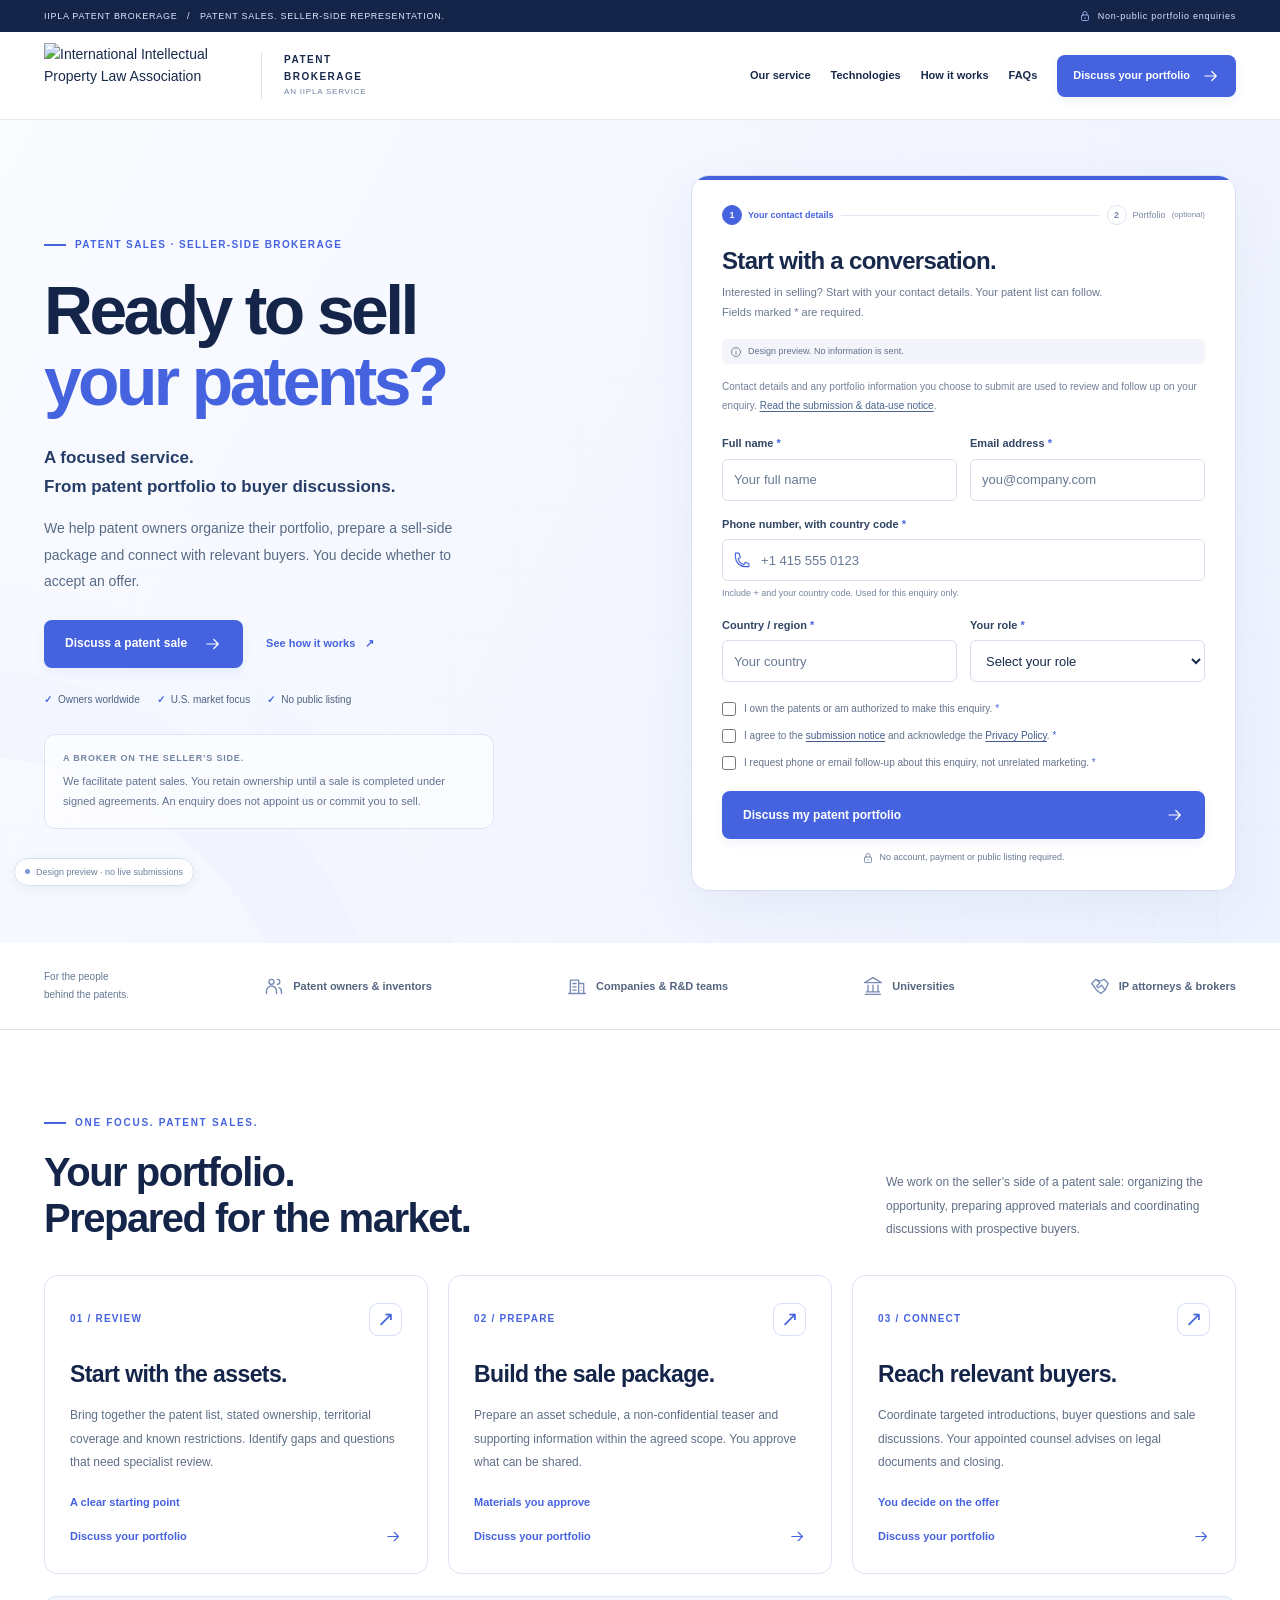
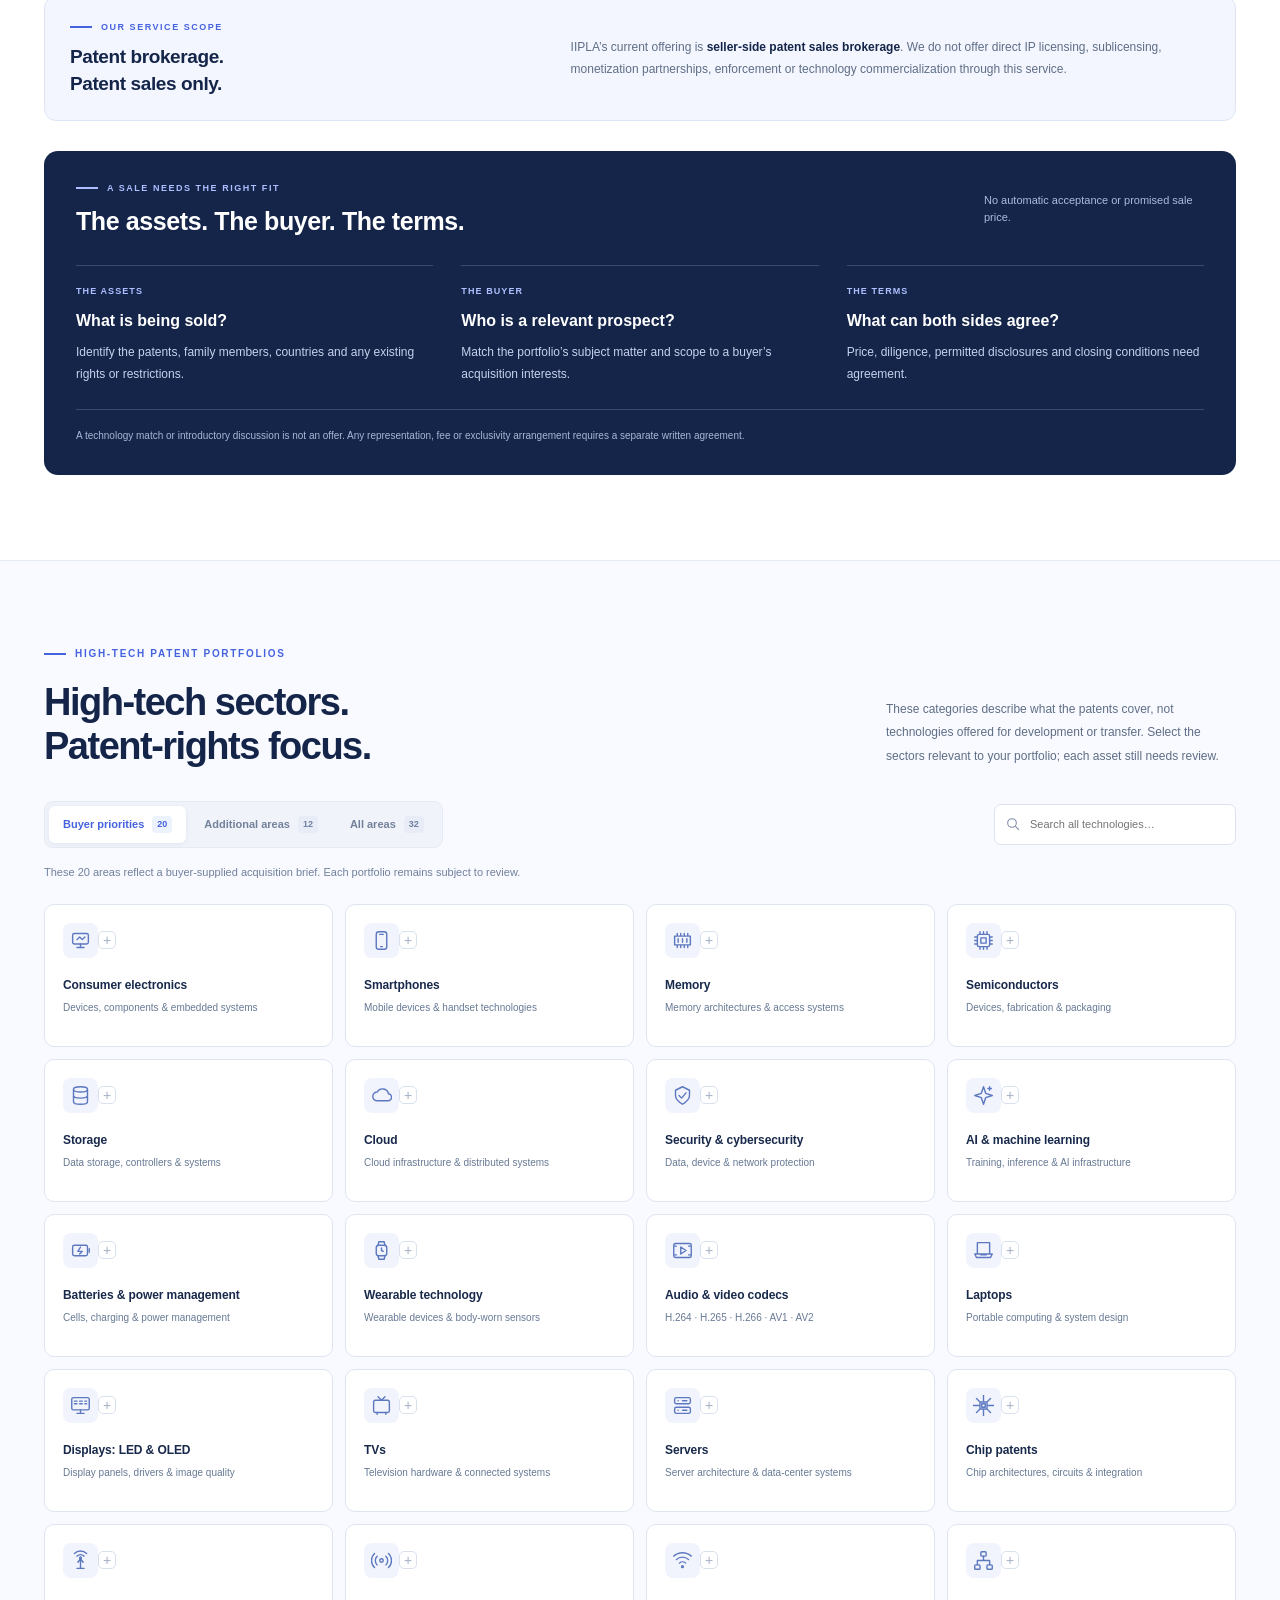
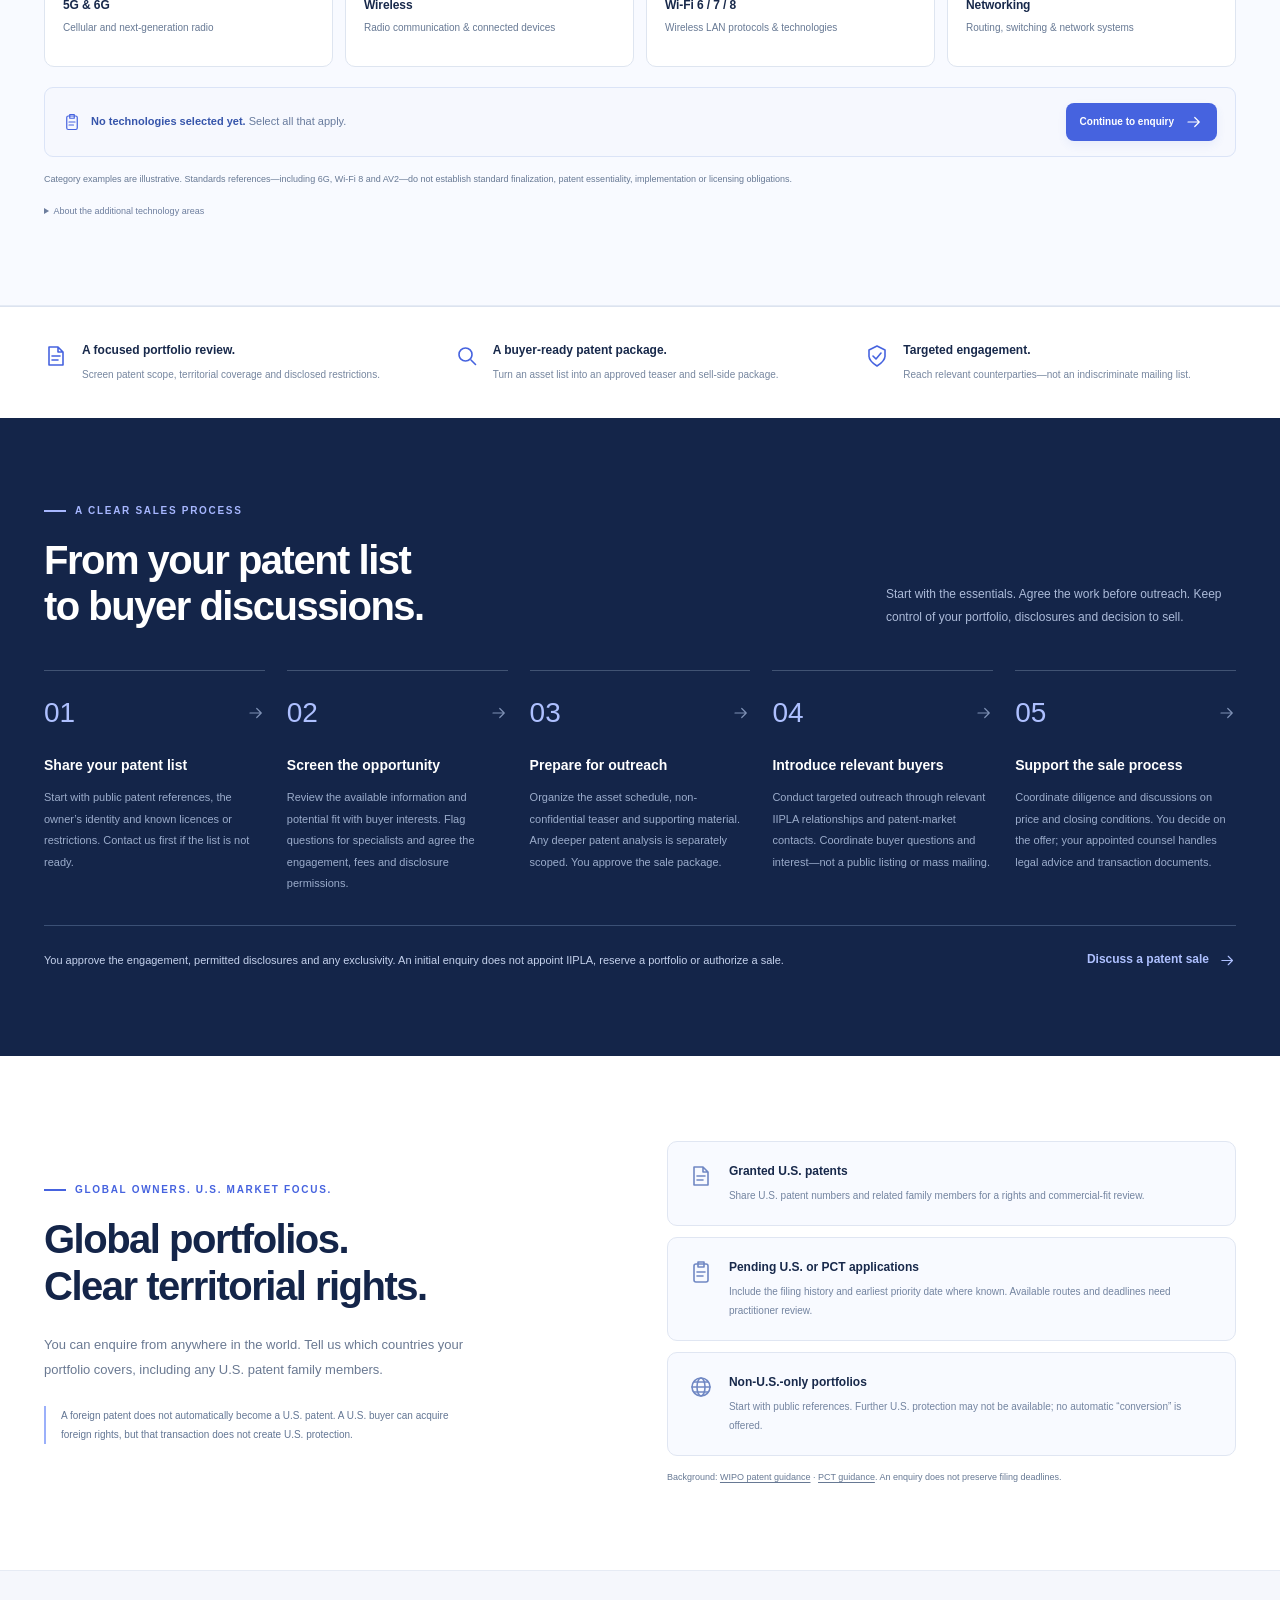
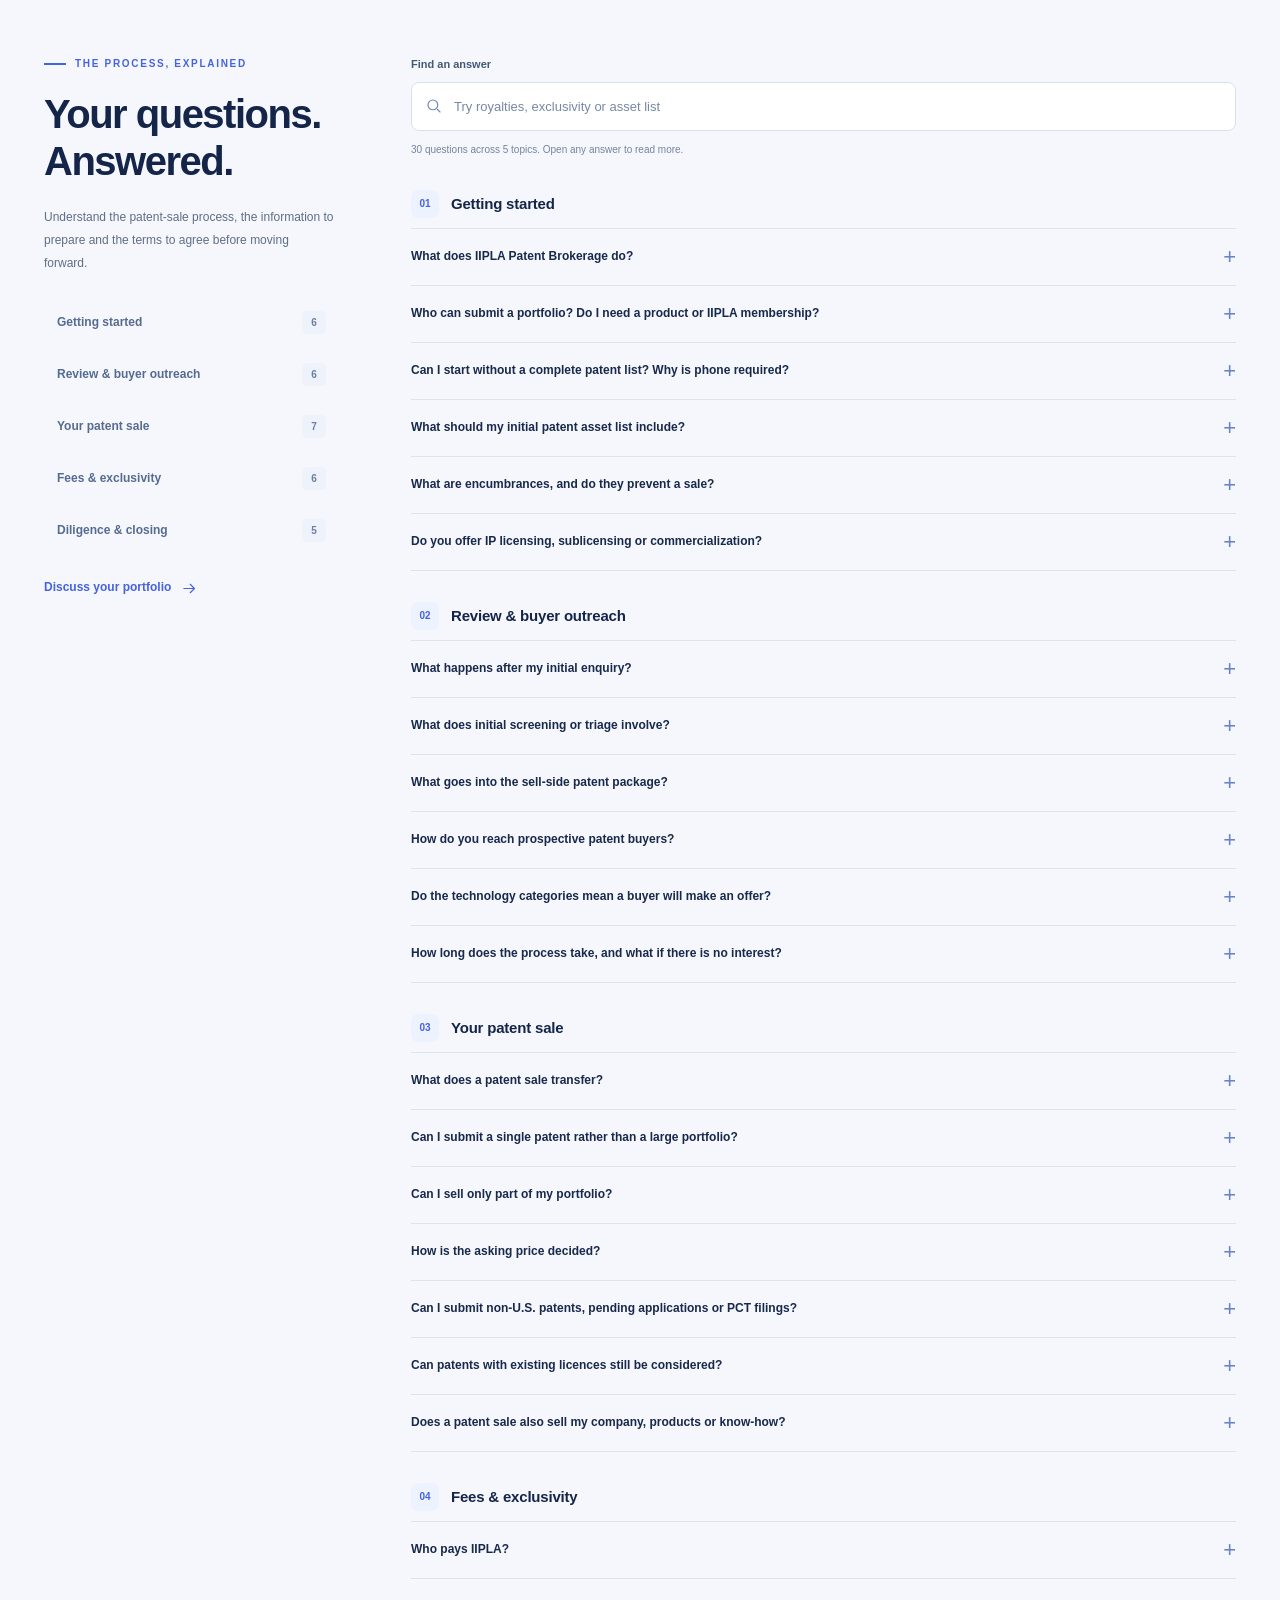
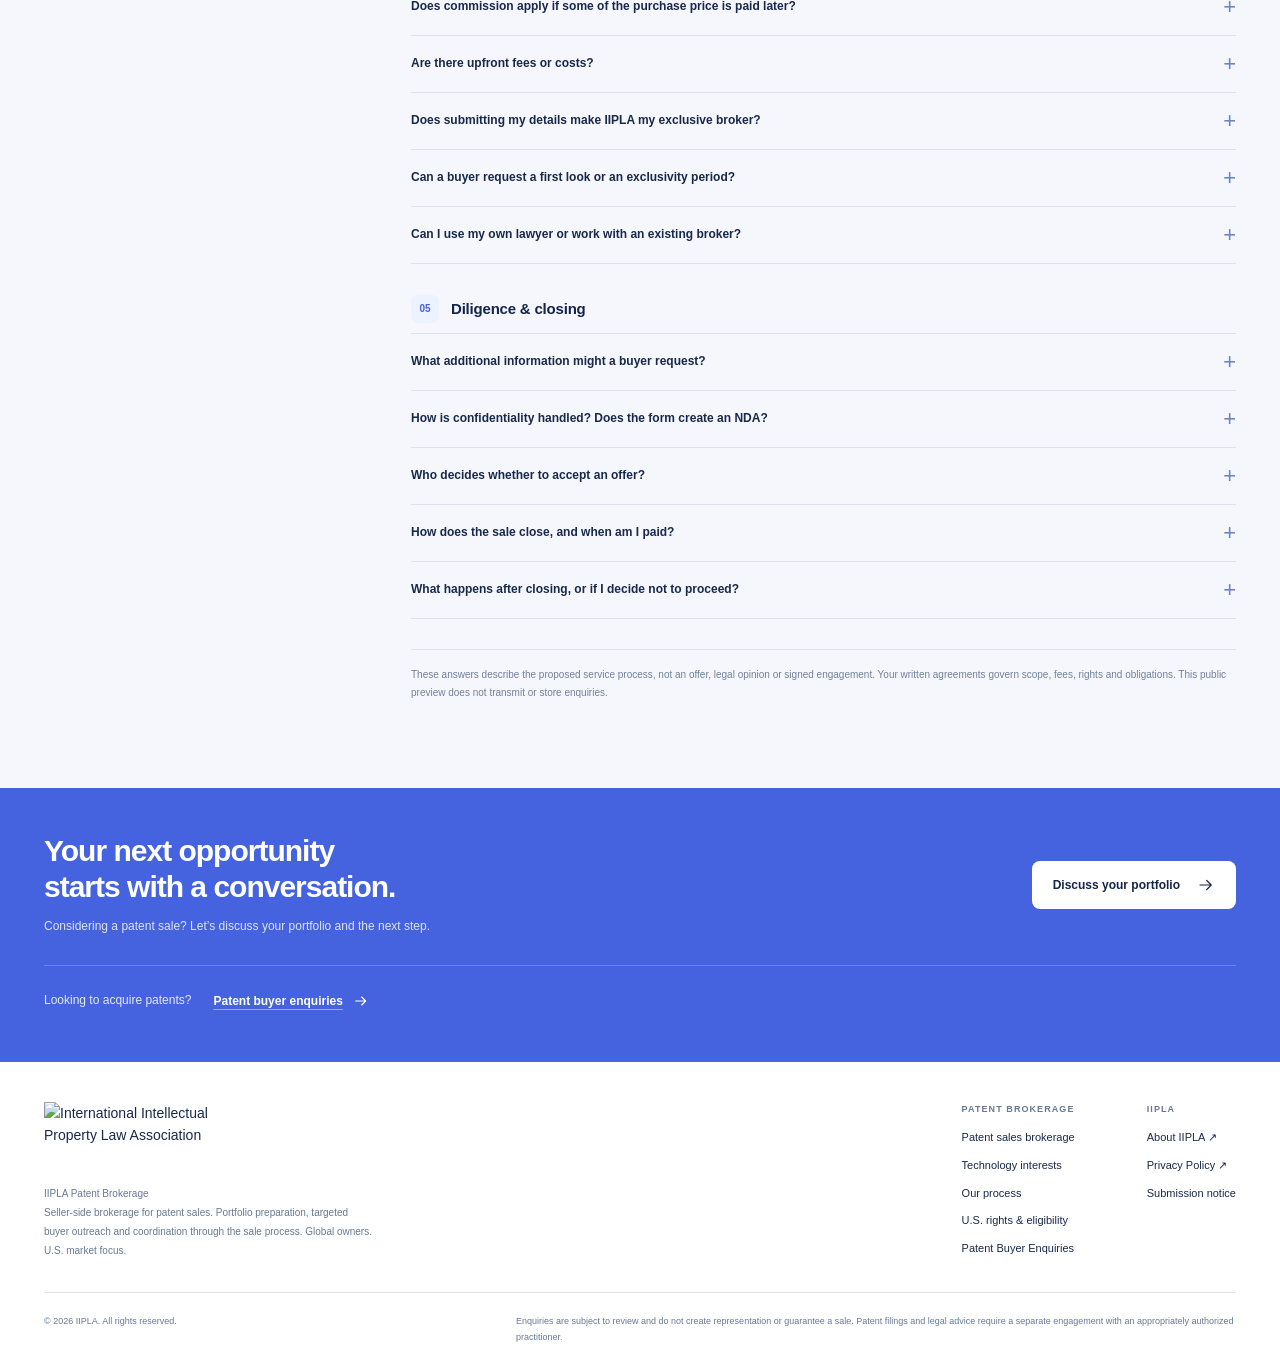
==== commit 3b77f50e: "Finalize patent-sales-only social preview and mobile CTA" ====
--- a/iipla-patent-brokerage/index.html
+++ b/iipla-patent-brokerage/index.html
@@ -20,7 +20,7 @@
 @media(max-width:850px){.hero h1{font-size:52px}.hero-grid{gap:27px}.hero-lede{font-size:14px}.hero-actions{gap:18px}.options-grid{gap:12px}.option-card{padding:22px 17px}.option-card h3{font-size:20px}.option-card>p{font-size:11px}.payment-panel{padding:27px}.payment-grid{gap:22px}.hero-route{padding:14px}.hero-route p{font-size:10px}.hero-proof{font-size:9px;gap:8px 12px}.technologies .section-heading h2{font-size:33px}}
 @media(max-width:680px){.hero{padding:39px 0 35px}.hero-grid{grid-template-columns:1fr;gap:30px}.hero h1{font-size:56px;line-height:1.055;letter-spacing:-2.9px}.hero-copy .eyebrow{font-size:9px;letter-spacing:.12em;margin-bottom:21px}.hero-lede{font-size:15px;margin-top:21px;line-height:1.75}.hero-description{font-size:13px;line-height:1.9;margin-top:13px}.hero-actions{gap:19px;margin-top:23px}.hero-actions .btn{font-size:12px;padding:13px 16px}.hero-actions .text-link{font-size:11px}.hero-proof{font-size:9px;gap:9px 14px;margin-top:20px}.hero-route{display:none}.brand-logo{width:153px}.division{padding-left:12px}.options-grid{grid-template-columns:1fr;gap:14px}.option-card{padding:23px}.option-top{margin-bottom:18px}.option-card h3{max-width:100%;font-size:25px}.option-card>p{font-size:12px;margin-top:13px}.ownership-note{margin-top:20px;margin-bottom:16px;padding-top:14px}.option-card .text-link{font-size:12px;justify-content:space-between}.payment-panel{padding:24px 22px;margin-top:22px}.payment-heading{flex-direction:column;align-items:flex-start;gap:12px}.payment-heading h3{font-size:25px}.payment-heading>p{max-width:none}.payment-grid{grid-template-columns:1fr;gap:20px;margin-top:22px}.payment-grid h4{font-size:15px}.payment-grid p{font-size:12px}.payment-note{font-size:10px}.technologies .section-heading h2{font-size:32px}.process-grid{grid-template-columns:1fr;gap:25px}.process-item{display:grid;grid-template-columns:36px 1fr;gap:0 18px;padding-top:17px}.process-top{grid-row:1/3;margin:0;align-items:flex-start}.process-top>.icon{display:none}.process-top>span{font-size:23px}.process-item h3{font-size:16px;margin:1px 0 8px}.process-item p{font-size:12px}.settlement-note{padding:20px 18px;margin-top:26px;gap:16px}.settlement-note h3{font-size:19px}.settlement-note p{font-size:12px}.settlement-note .eyebrow{font-size:8px;line-height:1.8;letter-spacing:.09em}.disclosure-block{padding:20px 16px}.disclosure-block h3{font-size:17px}.disclosure-block>p{font-size:11px}.faq-list details p{font-size:12px}.footer-links{gap:25px}.footer-links>div:first-child{max-width:180px}.nav .btn{font-size:13px}.nav{gap:18px}}
 @media(max-width:365px){.hero h1{font-size:49px}.brand-logo{width:139px}.hero-actions{gap:15px}.hero-actions .btn{padding:12px 13px;font-size:11px}.hero-actions .text-link{font-size:10px}.hero-proof{gap:7px 10px;font-size:8px}.division{font-size:8px}.hero-copy .eyebrow{font-size:8px}}
-</style><meta name="iipla-preview-version" content="4.1-2026-09-22"><meta property="og:title" content="IIPLA Patent Brokerage | More ways to monetize your patents"><meta property="og:description" content="Patent sales, licensing and structured monetization partnerships. Explore your options with IIPLA."><meta property="og:type" content="website"><style id="monetization-faq-styles">
+</style><meta property="og:title" content="IIPLA Patent Brokerage | Sell Your Patents"><meta property="og:description" content="Seller-side brokerage for patent sales. Prepare your portfolio and connect with relevant buyers through IIPLA."><meta property="og:type" content="website"><style id="monetization-faq-styles">
 /* Patent Monetization / searchable process guide */
 .faq-grid{grid-template-columns:295px minmax(0,1fr);gap:72px;align-items:start}
 .faq-intro{position:sticky;top:114px}.faq-intro>p{max-width:270px}
@@ -100,7 +100,7 @@
 <section class="section rights" id="rights" aria-labelledby="rights-title"><div class="wrap rights-grid"><div class="rights-intro"><div class="eyebrow">Global owners. U.S. market focus.</div><h2 id="rights-title" class="section-title">Global portfolios.<br>Clear territorial rights.</h2><p>You can enquire from anywhere in the world. Tell us which countries your portfolio covers, including any U.S. patent family members.</p><p class="rights-note">A foreign patent does not automatically become a U.S. patent. A U.S. buyer can acquire foreign rights, but that transaction does not create U.S. protection.</p></div><div><div class="rights-list"><article class="rights-item"><svg class="icon" viewBox="0 0 24 24" aria-hidden="true" fill="none" stroke="currentColor" stroke-width="1.6" stroke-linecap="round" stroke-linejoin="round"><path d="M14 3H5v18h14V8Zm0 0v5h5M8 12h8m-8 4h6"/></svg><div><h3>Granted U.S. patents</h3><p>Share U.S. patent numbers and related family members for a rights and commercial-fit review.</p></div></article><article class="rights-item"><svg class="icon" viewBox="0 0 24 24" aria-hidden="true" fill="none" stroke="currentColor" stroke-width="1.6" stroke-linecap="round" stroke-linejoin="round"><rect x="5" y="4" width="14" height="18" rx="2"/><path d="M9 2h6v5H9ZM8 12h8m-8 4h6"/></svg><div><h3>Pending U.S. or PCT applications</h3><p>Include the filing history and earliest priority date where known. Available routes and deadlines need practitioner review.</p></div></article><article class="rights-item"><svg class="icon" viewBox="0 0 24 24" aria-hidden="true" fill="none" stroke="currentColor" stroke-width="1.6" stroke-linecap="round" stroke-linejoin="round"><circle cx="12" cy="12" r="9"/><ellipse cx="12" cy="12" rx="4" ry="9"/><path d="M3 12h18M5 7h14M5 17h14"/></svg><div><h3>Non-U.S.-only portfolios</h3><p>Start with public references. Further U.S. protection may not be available; no automatic “conversion” is offered.</p></div></article></div><p class="rights-source">Background: <a href="https://www.wipo.int/en/web/patents/faq_patents" target="_blank" rel="noopener noreferrer">WIPO patent guidance</a> · <a href="https://www.wipo.int/en/web/pct-system/faqs/faqs" target="_blank" rel="noopener noreferrer">PCT guidance</a>. An enquiry does not preserve filing deadlines.</p></div></div></section>
 <section class="section faq" id="faq" aria-labelledby="faq-title"><div class="wrap faq-grid"><div class="faq-intro"><div class="eyebrow">The process, explained</div><h2 class="section-title" id="faq-title">Your questions.<br>Answered.</h2><p>Understand the patent-sale process, the information to prepare and the terms to agree before moving forward.</p><nav class="faq-nav" id="faq-nav" aria-label="FAQ topics"><a href="#faq-getting-started"><span>Getting started</span><span class="faq-nav-count">6</span></a><a href="#faq-review-outreach"><span>Review &amp; buyer outreach</span><span class="faq-nav-count">6</span></a><a href="#faq-deal-options"><span>Your patent sale</span><span class="faq-nav-count">7</span></a><a href="#faq-fees-exclusivity"><span>Fees &amp; exclusivity</span><span class="faq-nav-count">6</span></a><a href="#faq-diligence-closing"><span>Diligence &amp; closing</span><span class="faq-nav-count">5</span></a></nav><a class="text-link" href="#start" data-start data-cta="faq">Discuss your portfolio <svg class="icon" viewBox="0 0 24 24" aria-hidden="true" fill="none" stroke="currentColor" stroke-width="1.6" stroke-linecap="round" stroke-linejoin="round"><path d="M4 12h15m-6-6 6 6-6 6"/></svg></a></div><div class="faq-content"><label class="faq-search-label" for="faq-search">Find an answer</label><div class="faq-search-row"><div class="faq-search-box"><svg class="icon" viewBox="0 0 24 24" aria-hidden="true" fill="none" stroke="currentColor" stroke-width="1.6"><circle cx="10.5" cy="10.5" r="6.5"/><path d="m16 16 4.5 4.5"/></svg><input id="faq-search" type="search" placeholder="Try royalties, exclusivity or asset list" autocomplete="off" maxlength="150" aria-describedby="faq-search-status"></div><button class="text-link faq-clear" type="button" id="faq-clear" hidden>Clear search</button></div><p class="faq-search-status" id="faq-search-status" role="status" aria-live="polite"></p><p class="faq-empty" id="faq-empty" hidden>No matching questions. Try a broader term or clear the search to browse all topics.</p><div class="faq-group" id="faq-getting-started" role="group" aria-labelledby="faq-heading-getting-started"><div class="faq-group-head"><span class="faq-group-number" aria-hidden="true">01</span><h3 id="faq-heading-getting-started">Getting started</h3></div><div class="faq-list"><details id="faq-getting-started-1" data-faq-item><summary>What does IIPLA Patent Brokerage do?</summary><p>We help patent owners explore a sale, organize their portfolio, prepare a sell-side package and coordinate targeted discussions with prospective buyers. IIPLA acts on the seller’s side under a separate written engagement; we are not offering to purchase the patents ourselves. The current service is patent sales brokerage only.</p></details><details id="faq-getting-started-2" data-faq-item><summary>Who can submit a portfolio? Do I need a product or IIPLA membership?</summary><p>Patent owners, companies, universities and authorized advisers can enquire about an individual patent or a portfolio. You do not need a launched product or an IIPLA membership to submit. Identify the legal owner and your authority to act. Acceptance depends on the rights, available information and buyer fit—not simply who submits.</p></details><details id="faq-getting-started-3" data-faq-item><summary>Can I start without a complete patent list? Why is phone required?</summary><p>Yes. Start with your name, email and phone number, including the country code. Patent details can follow in the optional second step. A direct number helps us clarify the enquiry and discuss the next step. Contact permission covers this enquiry, not unrelated marketing or automatic disclosure of your details to buyers.</p></details><details id="faq-getting-started-4" data-faq-item><summary>What should my initial patent asset list include?</summary><p>Provide public patent or application numbers, titles, the legal owner, countries and related family members. Add status and priority dates where known, what the patents cover and which assets you are considering selling. Paste public references or select a non-confidential PDF, CSV or XLSX list. If the information is not public, request a conversation before sharing it.</p></details><details id="faq-getting-started-5" data-faq-item><summary>What are encumbrances, and do they prevent a sale?</summary><p>These are existing rights, claims or commitments that may affect the sale. Examples include prior licences, a lender’s security interest, co-ownership and exclusivity commitments. Also flag disputes and other relevant obligations. They do not automatically rule out a review, but their effect and any required consents need assessment. Share only a non-confidential summary initially.</p></details><details id="faq-getting-started-6" data-faq-item><summary>Do you offer IP licensing, sublicensing or commercialization?</summary><p>No. The current service is limited to patent sales brokerage. We do not offer direct IP licensing, sublicensing, monetization partnerships, enforcement, product development, know-how transfer or technology commercialization. Existing licences may still need to be disclosed because they can affect the patents being sold. That is due diligence, not a licensing service.</p></details></div></div><div class="faq-group" id="faq-review-outreach" role="group" aria-labelledby="faq-heading-review-outreach"><div class="faq-group-head"><span class="faq-group-number" aria-hidden="true">02</span><h3 id="faq-heading-review-outreach">Review &amp; buyer outreach</h3></div><div class="faq-list"><details id="faq-review-outreach-1" data-faq-item><summary>What happens after my initial enquiry?</summary><p>We clarify your role, sale objective and available public information, then consider whether the portfolio fits the service. If there is a basis to proceed, we discuss the proposed work, fees, representation and disclosure permissions in a separate written engagement. Buyer outreach follows that agreement. Submitting the form alone does not appoint IIPLA or authorize marketing.</p></details><details id="faq-review-outreach-2" data-faq-item><summary>What does initial screening or triage involve?</summary><p>Initial screening organizes the stated ownership, public patent status, territories, disclosed restrictions and any available evidence of relevant product use. It helps identify gaps and questions for specialists. It is not a formal valuation, validity opinion, infringement analysis or substitute for buyer due diligence. Any deeper analysis must have a separately agreed scope and appropriate specialist support.</p></details><details id="faq-review-outreach-3" data-faq-item><summary>What goes into the sell-side patent package?</summary><p>The agreed package may include an asset schedule, non-confidential teaser, patent-family and territory summary, sale objectives and known restrictions. Supporting claim-to-product material may be included where available and appropriately reviewed under a separately agreed scope. You approve the materials and disclosure permissions before outreach. A technical claim is not treated as verified merely because it appears in a summary.</p></details><details id="faq-review-outreach-4" data-faq-item><summary>How do you reach prospective patent buyers?</summary><p>We plan targeted introductions through relevant IIPLA professional relationships, patent-market contacts and agreed specialist support, matched to the portfolio and acquisition interests. Outreach scope and disclosure permissions are agreed with the seller. This enquiry does not create a public listing or automatically send your information to buyers, and it does not guarantee introductions or an offer.</p></details><details id="faq-review-outreach-5" data-faq-item><summary>Do the technology categories mean a buyer will make an offer?</summary><p>No. The 20 priority categories reflect a supplied acquisition brief. The 12 additional areas support broader screening; they are not confirmed demand from that buyer. A category match does not establish patent strength, essentiality, value or a purchase commitment. Each portfolio still needs review against current buyer interests, restrictions and price expectations.</p></details><details id="faq-review-outreach-6" data-faq-item><summary>How long does the process take, and what if there is no interest?</summary><p>Timing depends on information quality, portfolio complexity, buyer response, diligence and negotiations. Review milestones and progress updates should be agreed in the engagement; there is no standard completion promise on this page. If interest is limited, we can discuss improving the sale package, adjusting the asking terms or pausing the work. No sale, price or timetable is guaranteed.</p></details></div></div><div class="faq-group" id="faq-deal-options" role="group" aria-labelledby="faq-heading-deal-options"><div class="faq-group-head"><span class="faq-group-number" aria-hidden="true">03</span><h3 id="faq-heading-deal-options">Your patent sale</h3></div><div class="faq-list"><details id="faq-deal-options-1" data-faq-item><summary>What does a patent sale transfer?</summary><p>A patent sale transfers ownership of the agreed patent rights through an assignment. The parties must identify exactly which patents, applications, interests and related rights are included. It is not an arrangement in which IIPLA takes a licence or sublicenses the portfolio. Your counsel should review the asset schedule, assignment and other sale documents. <a href="https://www.uspto.gov/patents/maintain/patents-assignments-change-search-ownership" target="_blank" rel="noopener noreferrer">USPTO: patent ownership and assignments.</a></p></details><details id="faq-deal-options-2" data-faq-item><summary>Can I submit a single patent rather than a large portfolio?</summary><p>Yes. You can submit an individual patent or a portfolio for review. The number of assets alone does not establish buyer interest or value. Related family members, the claimed subject matter, territories, available evidence and restrictions may all affect whether the opportunity fits a buyer’s requirements.</p></details><details id="faq-deal-options-3" data-faq-item><summary>Can I sell only part of my portfolio?</summary><p>You can propose a defined set of assets rather than your entire portfolio. Identify the patents and applications you want considered, related family members and any assets you want excluded. Whether that grouping suits a buyer—and whether existing obligations affect it—must be reviewed. No assets are automatically included simply because they belong to the same owner.</p></details><details id="faq-deal-options-4" data-faq-item><summary>How is the asking price decided?</summary><p>You can state a price expectation or ask to discuss it. We can help organize buyer feedback and discuss sale terms within the agreed brokerage scope, but there is no automatic valuation or guaranteed price. A formal valuation, if needed, is separate specialist work. You decide the asking terms and whether an actual offer is acceptable.</p></details><details id="faq-deal-options-5" data-faq-item><summary>Can I submit non-U.S. patents, pending applications or PCT filings?</summary><p>Yes, for a scope review. Identify granted U.S. rights, pending U.S. applications and international family members. Foreign rights do not automatically become U.S. patents, and a PCT filing is not a worldwide patent grant. Available U.S. filing routes depend on the history and deadlines and require practitioner review. We do not promise conversion into U.S. patents or preserve filing deadlines through this enquiry.</p></details><details id="faq-deal-options-6" data-faq-item><summary>Can patents with existing licences still be considered?</summary><p>Disclose the existing licences and any other restrictions at the start. They may affect what a buyer acquires, the price, available rights or required consents. Whether the assets are suitable for sale depends on the specific documents and buyer requirements. Do not upload confidential licence agreements at initial intake; arrange an appropriate review channel first.</p></details><details id="faq-deal-options-7" data-faq-item><summary>Does a patent sale also sell my company, products or know-how?</summary><p>This service concerns identified patent rights, not the sale of your company or delivery of a technology-development package. Do not assume that products, source code, manufacturing instructions, trade secrets or ongoing technical support are included. The sale documents must define the transferred assets and any retained rights. Broader business or technology-transfer services are outside this offering.</p></details></div></div><div class="faq-group" id="faq-fees-exclusivity" role="group" aria-labelledby="faq-heading-fees-exclusivity"><div class="faq-group-head"><span class="faq-group-number" aria-hidden="true">04</span><h3 id="faq-heading-fees-exclusivity">Fees &amp; exclusivity</h3></div><div class="faq-list"><details id="faq-fees-exclusivity-1" data-faq-item><summary>Who pays IIPLA?</summary><p>The patent owner or seller pays IIPLA’s agreed sell-side commission under the written engagement. The seller may pay directly, or the commission may be deducted and remitted from sale proceeds with authorization. A buyer’s involvement does not by itself make the buyer responsible for that fee. The rate, payment trigger and remittance process must be agreed in writing.</p></details><details id="faq-fees-exclusivity-2" data-faq-item><summary>Does commission apply if some of the purchase price is paid later?</summary><p>The engagement should define which sale proceeds attract commission and when it becomes payable. If a sale includes deferred or conditional purchase payments, the written terms should address receipts, reporting and the applicable commission. IIPLA has no automatic claim on the buyer’s later revenue, licensing income or profits. This page does not offer royalty administration or a licensing partnership.</p></details><details id="faq-fees-exclusivity-3" data-faq-item><summary>Are there upfront fees or costs?</summary><p>Submitting an enquiry creates no payment obligation. Any assessment, sale-package preparation, representation fee, expenses or success commission must be disclosed and agreed before the relevant work begins. Third-party patent-analysis and legal costs should be separately identified. No universal fee package, commission rate or no-upfront-fee promise is made here.</p></details><details id="faq-fees-exclusivity-4" data-faq-item><summary>Does submitting my details make IIPLA my exclusive broker?</summary><p>No. The enquiry does not create representation, exclusivity, a sale obligation or authority to bind you. A separate engagement must identify the assets, duration, services, fees and whether representation is exclusive or non-exclusive. Existing relationships and exceptions should be addressed before signing. You retain the decision whether to accept an offer.</p></details><details id="faq-fees-exclusivity-5" data-faq-item><summary>Can a buyer request a first look or an exclusivity period?</summary><p>A prospective buyer may ask for an initial review window or a time-limited exclusive negotiation period. These are not automatic rights. Any restriction needs the owner’s separate written approval, with defined assets, scope, duration, milestones and release conditions. Agree what happens if the buyer declines or the period expires; no lock-up is imposed by the enquiry form.</p></details><details id="faq-fees-exclusivity-6" data-faq-item><summary>Can I use my own lawyer or work with an existing broker?</summary><p>Yes. Identify existing representatives and disclose exclusive mandates, prior introductions and relevant obligations. Authority, scope and potential conflicts must be resolved before overlapping outreach. Your chosen counsel can advise on the sale documents. Any co-broker involvement or fee-sharing arrangement must be expressly agreed rather than assumed from an introduction.</p></details></div></div><div class="faq-group" id="faq-diligence-closing" role="group" aria-labelledby="faq-heading-diligence-closing"><div class="faq-group-head"><span class="faq-group-number" aria-hidden="true">05</span><h3 id="faq-heading-diligence-closing">Diligence &amp; closing</h3></div><div class="faq-list"><details id="faq-diligence-closing-1" data-faq-item><summary>What additional information might a buyer request?</summary><p>A buyer may ask for ownership and assignment records, prosecution history, maintenance status, relevant licence or security documents and supporting claim-to-product material where available. Questions may also cover disputes, obligations and required consents. Agree confidentiality, approved recipients and the transfer channel first. Do not send privileged advice or restricted material through the initial form.</p></details><details id="faq-diligence-closing-2" data-faq-item><summary>How is confidentiality handled? Does the form create an NDA?</summary><p>The form does not create an NDA, attorney-client relationship or public listing. Use public, non-confidential information initially. Discuss the appropriate NDA, approved recipients, permitted uses and transfer channel before sensitive follow-up. Nothing is automatically sent to buyers by this page. The submission notice covers intake; any engagement must separately address onward disclosure.</p></details><details id="faq-diligence-closing-3" data-faq-item><summary>Who decides whether to accept an offer?</summary><p>You do. IIPLA coordinates buyer discussions within its agreed scope, but the owner decides whether to proceed. An indicative price, expression of interest or informal discussion is not a guaranteed closing. A term sheet should identify binding and non-binding provisions, and your counsel should review the definitive sale documents and conditions.</p></details><details id="faq-diligence-closing-4" data-faq-item><summary>How does the sale close, and when am I paid?</summary><p>The parties finalize the asset schedule, purchase price, payment arrangements, conditions and sale and assignment documents with their legal advisers. The agreement must state when payment and transfer occur, along with any agreed escrow or authorized deductions. Do not assume IIPLA holds the purchase money. The signed sale terms govern; the enquiry page does not set a closing date or guarantee receipt of funds.</p></details><details id="faq-diligence-closing-5" data-faq-item><summary>What happens after closing, or if I decide not to proceed?</summary><p>The sale and engagement agreements should define any outstanding purchase payments, reporting, commission and document-delivery obligations. IIPLA does not automatically run licensing activity for the buyer after a sale. If you stop or end an engagement, review its termination terms and any surviving obligations for covered introductions. Any post-termination commission period or further work must be expressly agreed.</p></details></div></div><p class="faq-contract-note">These answers describe the proposed service process, not an offer, legal opinion or signed engagement. Your written agreements govern scope, fees, rights and obligations. This public preview does not transmit or store enquiries.</p></div></div></section><section class="closing"><div class="wrap"><div class="closing-inner"><div><h2>Your next opportunity<br>starts with a conversation.</h2><p>Considering a patent sale? Let’s discuss your portfolio and the next step.</p></div><a href="#start" class="btn btn-white" data-start data-cta="closing">Discuss your portfolio <svg class="icon" viewBox="0 0 24 24" aria-hidden="true" fill="none" stroke="currentColor" stroke-width="1.6" stroke-linecap="round" stroke-linejoin="round"><path d="M4 12h15m-6-6 6 6-6 6"/></svg></a></div><div class="buyer-route"><p>Looking to acquire patents?</p><button type="button" class="buyer-route-link" data-buyer-open data-buyer-source="closing" aria-haspopup="dialog" aria-controls="buyer-enquiry">Patent buyer enquiries <svg class="icon" viewBox="0 0 24 24" aria-hidden="true" fill="none" stroke="currentColor" stroke-width="1.6" stroke-linecap="round" stroke-linejoin="round"><path d="M4 12h15m-6-6 6 6-6 6"/></svg></button></div></div></section></main>
 <footer class="footer"><div class="wrap"><div class="footer-main"><div class="footer-brand"><a href="https://iipla.org/" target="_blank" rel="noopener noreferrer"><img class="brand-logo" src="https://iipla.org/iipla-logo.png" width="215" height="72" alt="International Intellectual Property Law Association"></a><p>IIPLA Patent Brokerage<br>Seller-side brokerage for patent sales. Portfolio preparation, targeted buyer outreach and coordination through the sale process. Global owners. U.S. market focus.</p></div><div class="footer-links"><div><strong>Patent brokerage</strong><a href="#options">Patent sales brokerage</a><a href="#technologies">Technology interests</a><a href="#process">Our process</a><a href="#rights">U.S. rights &amp; eligibility</a><button type="button" class="buyer-footer-link" data-buyer-open data-buyer-source="footer" aria-haspopup="dialog" aria-controls="buyer-enquiry">Patent Buyer Enquiries</button></div><div><strong>IIPLA</strong><a href="https://iipla.org/" target="_blank" rel="noopener noreferrer">About IIPLA ↗</a><a href="https://iipla.org/privacy-policy" target="_blank" rel="noopener noreferrer">Privacy Policy ↗</a><button type="button" class="inline-notice" data-notice>Submission notice</button></div></div></div><div class="footer-bottom"><span>© 2026 IIPLA. All rights reserved.</span><p>Enquiries are subject to review and do not create representation or guarantee a sale. Patent filings and legal advice require a separate engagement with an appropriately authorized practitioner.</p></div></div></footer>
-<div class="preview-badge" data-preview>Design preview · no live submissions</div><div class="mobile-cta" id="mobile-cta"><span><strong>Your portfolio. Your next step.</strong>Start a monetization enquiry</span><a href="#start" class="btn btn-primary" data-start data-cta="mobile">Start review <svg class="icon" viewBox="0 0 24 24" aria-hidden="true" fill="none" stroke="currentColor" stroke-width="1.6" stroke-linecap="round" stroke-linejoin="round"><path d="M4 12h15m-6-6 6 6-6 6"/></svg></a></div><div id="toast" class="toast" role="status" hidden></div>
+<div class="preview-badge" data-preview>Design preview · no live submissions</div><div class="mobile-cta" id="mobile-cta"><span><strong>Your portfolio. Your next step.</strong>Start a patent sale enquiry</span><a href="#start" class="btn btn-primary" data-start data-cta="mobile">Start review <svg class="icon" viewBox="0 0 24 24" aria-hidden="true" fill="none" stroke="currentColor" stroke-width="1.6" stroke-linecap="round" stroke-linejoin="round"><path d="M4 12h15m-6-6 6 6-6 6"/></svg></a></div><div id="toast" class="toast" role="status" hidden></div>
 <dialog class="notice-dialog notice-production" id="submission-notice" aria-labelledby="notice-title" aria-describedby="notice-purpose">
 <div class="dialog-heading"><div><span class="notice-kicker">IIPLA Patent Brokerage</span><h2 id="notice-title" tabindex="-1">Submission notice</h2><p class="notice-version">Updated 22 September 2026 · Version PB-2026-09-22-1</p></div><button type="button" class="dialog-close" aria-label="Close submission notice"><svg class="icon" viewBox="0 0 24 24" aria-hidden="true" fill="none" stroke="currentColor" stroke-width="1.6"><path d="m6 6 12 12M6 18 18 6"/></svg></button></div>
 <div class="notice-body">
